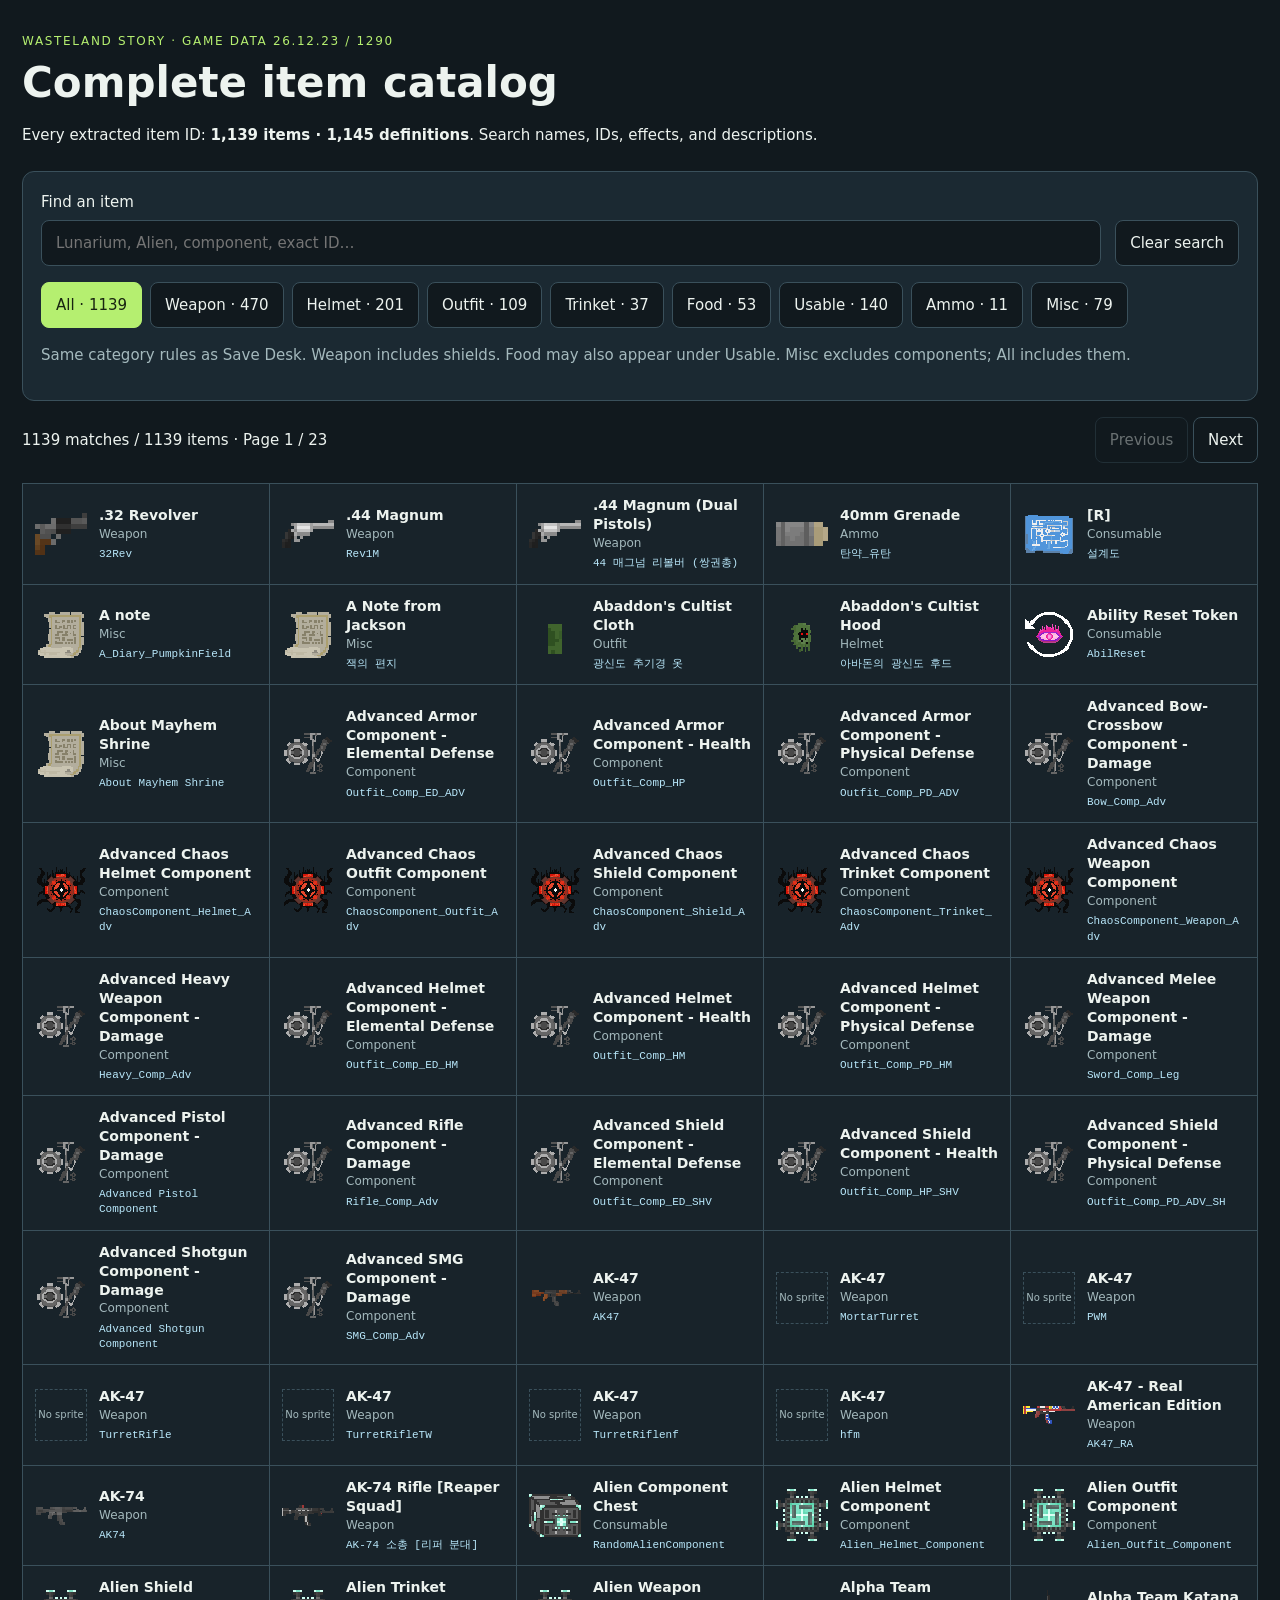
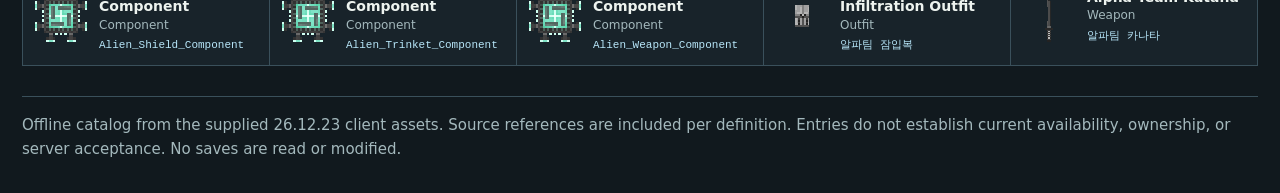
==== index.html @ 89cbc1a3 "feat: publish complete Wasteland Story item catalog" ====
<!doctype html>
<html lang="en">
<head>
<meta charset="utf-8">
<meta name="viewport" content="width=device-width, initial-scale=1">
<title>Wasteland Story · Complete item catalog</title>
<style>
:root{color-scheme:dark;--bg:#11191e;--panel:#1b2932;--line:#3a505b;--text:#edf3ef;--muted:#a4b9bd;--accent:#b5ef70}*{box-sizing:border-box}body{margin:0;background:var(--bg);color:var(--text);font:15px/1.6 system-ui,sans-serif}main{max-width:1280px;margin:auto;padding:32px 22px}h1{font-size:clamp(27px,4vw,42px);line-height:1.15;margin:8px 0 16px}.eyebrow{color:var(--accent);letter-spacing:.14em;font-size:12px;text-transform:uppercase}.muted,small{color:var(--muted)}.controls{background:var(--panel);padding:18px;border:1px solid var(--line);border-radius:12px;margin:24px 0 14px}.search-row{display:flex;align-items:end;gap:14px}label{display:block;flex:1}input,button{font:inherit;color:inherit;border:1px solid var(--line);border-radius:8px;background:var(--bg);padding:10px 14px}input{display:block;width:100%;margin-top:6px}input:focus,button:focus-visible{outline:2px solid var(--accent);outline-offset:2px}button{cursor:pointer}button:disabled{opacity:.4;cursor:default}.filters,.pager{display:flex;gap:8px;flex-wrap:wrap;align-items:center;margin-top:16px}.filters button[aria-pressed=true]{background:var(--accent);border-color:var(--accent);color:#182411}.pager{justify-content:space-between}table{width:100%;border-collapse:collapse;margin-top:22px}th{text-align:left;color:var(--muted);font-size:12px;text-transform:uppercase;letter-spacing:.08em}td,th{padding:16px 12px;border-bottom:1px solid var(--line);vertical-align:top}td:first-child{width:30%}td:nth-child(2){width:30%}code{color:#b8e7fa;overflow-wrap:anywhere}strong{display:block}summary{cursor:pointer;color:var(--accent)}pre{white-space:pre-wrap;overflow-wrap:anywhere;font:inherit;color:var(--muted);max-height:420px;overflow:auto}.empty{text-align:center;padding:40px;color:var(--muted)}footer{border-top:1px solid var(--line);margin-top:30px;padding-top:16px;color:var(--muted)}@media(max-width:650px){main{padding:24px 14px}.search-row{display:block}.search-row>button{margin-top:12px}thead{display:none}tr{display:block;border-bottom:1px solid var(--line);padding:14px 0}td,td:first-child,td:nth-child(2){display:block;width:100%;border:0;padding:4px 0}.filters button{flex:1 1 90px}h1{max-width:340px}}

.item-grid{display:grid;grid-template-columns:repeat(auto-fill,minmax(210px,1fr));gap:1px;border:1px solid var(--line);background:var(--line);margin-top:20px}.item-card{display:flex;align-items:center;gap:12px;text-align:left;border:0;border-radius:0;padding:12px;background:#18232a;min-height:90px;min-width:0}.item-card:hover{background:#263842}.item-card .copy{min-width:0}.item-card strong{font-size:14px;line-height:1.35}.item-card small{display:block;font-size:12px}.item-card code{display:block;font-size:11px;line-height:1.4;margin-top:3px}.sprite{width:52px;height:52px;object-fit:contain;image-rendering:pixelated;flex-shrink:0}.no-sprite{display:flex;align-items:center;justify-content:center;border:1px dashed var(--line);color:var(--muted);font-size:10px;text-align:center;line-height:1.2}dialog{background:var(--panel);color:var(--text);border:1px solid var(--line);border-radius:14px;width:min(760px,calc(100% - 24px));max-height:85vh;padding:0}dialog::backdrop{background:#000b}dialog .modal-header{display:flex;justify-content:space-between;align-items:center;gap:20px;position:sticky;top:0;padding:16px 20px;background:var(--panel);border-bottom:1px solid var(--line)}dialog h2{font-size:21px;line-height:1.3;margin:0}#itemDetail{padding:20px;overflow-wrap:anywhere}#itemDetail>.sprite{width:112px;height:112px;float:right;margin:0 0 20px 20px}#itemDetail pre{max-height:none}#itemDetail dl{display:grid;grid-template-columns:110px 1fr;gap:8px}#itemDetail dt{color:var(--muted)}#itemDetail dd{margin:0}#itemDetail details{clear:both;border-top:1px solid var(--line);padding-top:16px}@media(max-width:480px){.item-grid{grid-template-columns:repeat(2,minmax(0,1fr))}.item-card{flex-direction:column;align-items:flex-start;gap:6px;padding:10px}.item-card .sprite{align-self:center}}
.traits{clear:both;border:1px solid var(--line);border-radius:10px;padding:0 16px 12px;margin:20px 0}.traits h3{color:var(--accent)}.effect-description{white-space:pre-line;border-left:3px solid var(--accent);padding-left:12px}.rolled-bonuses{color:var(--muted);font-size:13px}#itemDetail>details{margin-top:20px}.base-stats,.stored-stats{clear:both;margin-top:24px}.base-stats>p,.stored-stats>p{color:var(--muted);font-size:13px}.stat-table{margin:10px 0;font-size:13px}.stat-table code{font-size:11px}.stat-table th{letter-spacing:0}.stat-table td{width:auto!important}.stored-stats details>p{display:inline-block;vertical-align:top;width:48%;padding:8px}.stored-stats code{font-size:11px}@media(max-width:650px){.stat-table thead{display:table-header-group}.stat-table tr{display:table-row}.stat-table td{display:table-cell;padding:10px}.stored-stats details>p{width:100%}}</style>
</head>
<body><main>
<div class="eyebrow">Wasteland Story · Game data 26.12.23 / 1290</div>
<h1>Complete item catalog</h1>
<p>Every extracted item ID: <strong style="display:inline">1,139 items · 1,145 definitions</strong>. Search names, IDs, effects, and descriptions.</p>
<section class="controls" aria-label="Catalog controls">
<div class="search-row"><label for="q">Find an item<input id="q" type="search" placeholder="Lunarium, Alien, component, exact ID…" autocomplete="off"></label><button id="clear">Clear search</button></div>
<div id="filters" class="filters" aria-label="Item category"></div>
<p class="muted">Same category rules as Save Desk. Weapon includes shields. Food may also appear under Usable. Misc excludes components; All includes them.</p>
</section>
<div class="pager"><span id="count" role="status" aria-live="polite"></span><div><button id="prev">Previous</button> <button id="next">Next</button></div></div>
<div id="rows" class="item-grid" aria-label="Item catalog"></div>
<p id="empty" class="empty" hidden>No matching items. Clear search or choose All.</p>
<footer>Offline catalog from the supplied 26.12.23 client assets. Source references are included per definition. Entries do not establish current availability, ownership, or server acceptance. No saves are read or modified.</footer>
</main>
<dialog id="itemDialog" aria-labelledby="itemTitle"><div class="modal-header"><h2 id="itemTitle"></h2><button id="closeItem" autofocus>Close</button></div><div id="itemDetail"></div></dialog>
<script id="catalog-data" type="application/json">[{"id":"32Rev","name":".32 Revolver","aliases":["32Rev",".32 Revolver"],"tags":["Special-effect reference","Weapon"],"texts":["32Rev","WesternWeapon",".32 Revolver",".32 리볼버","It was widely used for personal protection, security, and local law enforcement due to its compact size.","작은 크기로 호신용, 경비용, 지역 치안에 널리 사용되었습니다.","When Super Reload (normal or critical) is triggered, no ammo is consumed during reloading, and for 3 seconds, firing does not consume the loaded ammo.","슈퍼 장전 (보통 혹은 치명적)을 발동 시켰을 경우 장전시 탄약을 소모하지 않고 3초간 탄약을 격발시에도 장전된 탄약을 소모하지 않습니다.","32Rev_로어","{Tooltip text for a revolver-type firearm item.}A small-caliber revolver commonly used for personal protection, security, and local law enforcement due to its compact size.","32Rev_특수","Critical Super Reload can be triggered more easily.","크리티컬 슈퍼 재장전을 좀 더 쉽게 발동할 수 있습니다.","32Rev_이름"],"definitions":[{"asset":"assets/bin/Data/2c5a7329351e1284f9c64b28e85acac9","pathId":6,"sha256":"4c6f115cd72e3e9e44270267e612f7ba5acda3cf2973ddbb6f7986892ed30fb6"}],"categoryCode":1,"isThrowingWeapon":false,"isComponent":false,"isFood":false,"sprite":{"image":"[data-uri]","spriteName":"Rev_38_Pinky","asset":"83a9977aabcf34e4cb92e023cf586cdb","pathId":330,"fieldIndex":92,"width":10,"height":8},"effects":["Critical Super Reload can be triggered more easily."],"lore":["{Tooltip text for a revolver-type firearm item.}A small-caliber revolver commonly used for personal protection, security, and local law enforcement due to its compact size."],"effectSources":[{"asset":"3d074842375f34f4582eadffbcb4f9e4","pathId":1}],"baseStats":[{"asset":"assets/bin/Data/2c5a7329351e1284f9c64b28e85acac9","pathId":6,"values":[{"key":"Price_Lunarium","label":"Lunarium price","value":0.0},{"key":"Throwable_Cooldown","label":"Throwable cooldown","value":3.0},{"key":"Attack_Speed","label":"Attack speed","value":0.925000011920929},{"key":"Forced_Attack_Cooldown","label":"Forced attack cooldown","value":0.0},{"key":"CustomBurstCooldown","label":"Burst cooldown","value":0.0},{"key":"Max_Magazine_Capacity","label":"Magazine capacity","value":6},{"key":"Reload_Speed","label":"Reload speed","value":1.25},{"key":"DurabilityLost_PerShot","label":"Durability loss per shot","value":0.10000000149011612},{"key":"Recoil","label":"Recoil","value":0.0},{"key":"Snipe_Cooldown","label":"Snipe cooldown","value":0.0},{"key":"Snipe_Multiplier_","label":"Snipe multiplier","value":0.0},{"key":"BayonetAttackSpeedModifier","label":"Bayonet attack speed modifier","value":1.0}]}]},{"id":"Rev1M","name":".44 Magnum","aliases":["Rev1M",".44 Magnum"],"tags":["Explicit special-effect text","Special-effect reference","Weapon"],"texts":["Rev1M","WesternWeapon","44 매그넘 리볼버",".44 Magnum",".44 매그넘","44 리볼버 설명","\"이건 44 매그넘이야. 세상에서 가장 강력한 권총이지.\"","44 매그넘 특수 설명","* The last whisper : The last shot always hits as a critical hit, and normal critical hits cannot occur with this weapon. 50% of the bonus critical chance is converted into critical damage. Critical hits deal 20% of target's missing health as bonus damage.","* 최후의 속삭임 : 마지막 탄은 항상 치명타가 적중함, 이 무기로 일반적인 치명타가 발생하지 않음, 치명타 확률의 50% 만큼 치명타 피해량으로 전환됨. 치명타 피해시 목표물의 잃어버린 체력의 20% 만큼 추가 피해를 입힘."],"definitions":[{"asset":"assets/bin/Data/290eb66c48f8a8b4f8b0552ff8654640","pathId":3,"sha256":"078e58da275249b070fe142841f9b51501c22ae6e8aadfa8cbfa796648f56ab5"}],"categoryCode":1,"isThrowingWeapon":false,"isComponent":false,"isFood":false,"sprite":{"image":"[data-uri]","spriteName":"44Mag_HD","asset":"83a9977aabcf34e4cb92e023cf586cdb","pathId":601,"fieldIndex":92,"width":17,"height":9},"effects":["* The last whisper : The last shot always hits as a critical hit, and normal critical hits cannot occur with this weapon. 50% of the bonus critical chance is converted into critical damage. Critical hits deal 20% of target's missing health as bonus damage."],"lore":["\"This is a . 44 Magnum, the most powerful handgun in the world\""],"effectSources":[{"asset":"e2aadfffa13d9494d98519df6b7a1f52","pathId":1}],"baseStats":[{"asset":"assets/bin/Data/290eb66c48f8a8b4f8b0552ff8654640","pathId":3,"values":[{"key":"Price_Lunarium","label":"Lunarium price","value":0.0},{"key":"Throwable_Cooldown","label":"Throwable cooldown","value":3.0},{"key":"Attack_Speed","label":"Attack speed","value":0.800000011920929},{"key":"Forced_Attack_Cooldown","label":"Forced attack cooldown","value":0.75},{"key":"CustomBurstCooldown","label":"Burst cooldown","value":0.0},{"key":"Max_Magazine_Capacity","label":"Magazine capacity","value":6},{"key":"Reload_Speed","label":"Reload speed","value":0.5},{"key":"DurabilityLost_PerShot","label":"Durability loss per shot","value":0.10000000149011612},{"key":"Recoil","label":"Recoil","value":0.0},{"key":"Snipe_Cooldown","label":"Snipe cooldown","value":0.0},{"key":"Snipe_Multiplier_","label":"Snipe multiplier","value":0.0},{"key":"BayonetAttackSpeedModifier","label":"Bayonet attack speed modifier","value":1.0}]}]},{"id":"44 매그넘 리볼버 (쌍권총)","name":".44 Magnum (Dual Pistols)","aliases":["44 매그넘 리볼버 (쌍권총)",".44 Magnum (Dual Pistols)"],"tags":["Explicit special-effect text","Special-effect reference","Weapon"],"texts":["44 매그넘 리볼버 (쌍권총)","WesternWeapon","\"놈들에게 말해, 머지 않아 신께서 너흴 벌할거라고...\"","44 매그넘 리볼버 (쌍권총)_로어","44 매그넘 리볼버 (쌍권총)_이름",".44 Magnum (Dual Pistols)",".44 매그넘 (쌍권총)","44 매그넘 특수 설명","* The last whisper : The last shot always hits as a critical hit, and normal critical hits cannot occur with this weapon. 50% of the bonus critical chance is converted into critical damage. Critical hits deal 20% of target's missing health as bonus damage.","* 최후의 속삭임 : 마지막 탄은 항상 치명타가 적중함, 이 무기로 일반적인 치명타가 발생하지 않음, 치명타 확률의 50% 만큼 치명타 피해량으로 전환됨. 치명타 피해시 목표물의 잃어버린 체력의 20% 만큼 추가 피해를 입힘."],"definitions":[{"asset":"assets/bin/Data/58f0f615009ee404eab084c8584fcc69","pathId":3,"sha256":"3d2b11a66c0388ab63d748e0e6150efedefe8c4a1319552e4847c338bbcfd3fc"}],"categoryCode":1,"isThrowingWeapon":false,"isComponent":false,"isFood":false,"sprite":{"image":"[data-uri]","spriteName":"44Mag_HD","asset":"83a9977aabcf34e4cb92e023cf586cdb","pathId":601,"fieldIndex":92,"width":17,"height":9},"effects":["* The last whisper : The last shot always hits as a critical hit, and normal critical hits cannot occur with this weapon. 50% of the bonus critical chance is converted into critical damage. Critical hits deal 20% of target's missing health as bonus damage."],"lore":["\"Go and tell them, Sooner or later god's gonna cut you down...\""],"effectSources":[{"asset":"e2aadfffa13d9494d98519df6b7a1f52","pathId":1}],"baseStats":[{"asset":"assets/bin/Data/58f0f615009ee404eab084c8584fcc69","pathId":3,"values":[{"key":"Price_Lunarium","label":"Lunarium price","value":0.0},{"key":"Throwable_Cooldown","label":"Throwable cooldown","value":3.0},{"key":"Attack_Speed","label":"Attack speed","value":1.25},{"key":"Forced_Attack_Cooldown","label":"Forced attack cooldown","value":0.5},{"key":"CustomBurstCooldown","label":"Burst cooldown","value":0.0},{"key":"Max_Magazine_Capacity","label":"Magazine capacity","value":12},{"key":"Reload_Speed","label":"Reload speed","value":0.4000000059604645},{"key":"DurabilityLost_PerShot","label":"Durability loss per shot","value":0.02500000037252903},{"key":"Recoil","label":"Recoil","value":0.0},{"key":"Snipe_Cooldown","label":"Snipe cooldown","value":0.0},{"key":"Snipe_Multiplier_","label":"Snipe multiplier","value":0.0},{"key":"BayonetAttackSpeedModifier","label":"Bayonet attack speed modifier","value":1.0}]}]},{"id":"탄약_유탄","name":"40mm Grenade","aliases":["탄약_유탄","40mm Grenade"],"tags":["Ammo"],"texts":["탄약_유탄","40mm 유탄","40mm Grenade","로어_40mm 유탄","각종 유탄 발사기를 통해 발사할 수 있는 폭발형 탄환입니다."],"definitions":[{"asset":"assets/bin/Data/dcb4be913e6f2cc4f80137704d9ae12f","pathId":3,"sha256":"8789afbcf345e537105aa620727702fffc1d3e54be5d9e6fd2e7cc427ff93ff6"}],"categoryCode":4,"isThrowingWeapon":false,"isComponent":false,"isFood":false,"sprite":{"image":"[data-uri]","spriteName":"40mmGren","asset":"73b915ab9932c4548bc10ddf16854831","pathId":541,"fieldIndex":68,"width":11,"height":5},"effects":[],"lore":["Explosive rounds for grenade launchers."],"effectSources":[],"baseStats":[{"asset":"assets/bin/Data/dcb4be913e6f2cc4f80137704d9ae12f","pathId":3,"values":[{"key":"Price_Lunarium","label":"Lunarium price","value":0.0},{"key":"Throwable_Cooldown","label":"Throwable cooldown","value":3.0},{"key":"Attack_Speed","label":"Attack speed","value":1.0},{"key":"Forced_Attack_Cooldown","label":"Forced attack cooldown","value":0.0},{"key":"CustomBurstCooldown","label":"Burst cooldown","value":0.0},{"key":"Max_Magazine_Capacity","label":"Magazine capacity","value":0},{"key":"Reload_Speed","label":"Reload speed","value":1.0},{"key":"DurabilityLost_PerShot","label":"Durability loss per shot","value":0.0},{"key":"Recoil","label":"Recoil","value":0.0},{"key":"Snipe_Cooldown","label":"Snipe cooldown","value":0.0},{"key":"Snipe_Multiplier_","label":"Snipe multiplier","value":0.0},{"key":"BayonetAttackSpeedModifier","label":"Bayonet attack speed modifier","value":1.0}]}]},{"id":"설계도","name":"[R]","aliases":["설계도","[R]"],"tags":["Consumable"],"texts":["설계도","설계도 설명","사용하면 제작대에서 해당 장비를 제작할 수 있게 됩니다. 만약 해당 장비의 설계도를 이미 익혔다면 제작 효율이 +5% 씩 증가합니다.","[R]"],"definitions":[{"asset":"assets/bin/Data/6b0c5a5c7e73d75488c96f6255d23d8d","pathId":3,"sha256":"c295afa2ef4065f9a51a970270be52940da2508b1038ac4c9e6f56f26cd2258a"}],"categoryCode":2,"isThrowingWeapon":false,"isComponent":false,"isFood":false,"sprite":{"image":"[data-uri]","spriteName":"BlueprintIcon","asset":"45e996cbf5d00704d941557a2ef094ab","pathId":2,"fieldIndex":68,"width":45,"height":37},"effects":[],"lore":["This will allow you to craft that item on the crafting bench. If you have already learned this blueprint, the crafting quality of this item will be increases by +5%."],"effectSources":[],"baseStats":[{"asset":"assets/bin/Data/6b0c5a5c7e73d75488c96f6255d23d8d","pathId":3,"values":[{"key":"Price_Lunarium","label":"Lunarium price","value":0.0},{"key":"Throwable_Cooldown","label":"Throwable cooldown","value":3.0},{"key":"Attack_Speed","label":"Attack speed","value":1.0},{"key":"Forced_Attack_Cooldown","label":"Forced attack cooldown","value":0.0},{"key":"CustomBurstCooldown","label":"Burst cooldown","value":0.0},{"key":"Max_Magazine_Capacity","label":"Magazine capacity","value":0},{"key":"Reload_Speed","label":"Reload speed","value":1.0},{"key":"DurabilityLost_PerShot","label":"Durability loss per shot","value":0.0},{"key":"Recoil","label":"Recoil","value":0.0},{"key":"Snipe_Cooldown","label":"Snipe cooldown","value":0.0},{"key":"Snipe_Multiplier_","label":"Snipe multiplier","value":0.0},{"key":"BayonetAttackSpeedModifier","label":"Bayonet attack speed modifier","value":1.0}]}]},{"id":"A_Diary_PumpkinField","name":"A note","aliases":["A_Diary_PumpkinField","A note"],"tags":["Other"],"texts":["A_Diary_PumpkinField","A note","메모","A large raider group is coming to attack us. We can not defend this settlement anymore. Now there is only one way to survive this. \r\nWe will invoke the ancient rite. blood sacrifice is required... We already picked some of our settlers. like it or not it is better to survive than die all together.\r\n\r\nOh... we call upon you, Great Yog-Sothoth. Hear us and save us from evil. bring us good tidings...","대규모 침입자 집단이 우리를 공격하러 오고 있습니다. 우리는 더 이상 이 합의를 방어할 수 없습니다. 이제 이 상황에서 살아남을 수 있는 방법은 단 하나뿐입니다.\n우리는 고대 의식을 불러올 것입니다. 피의 희생이 필요합니다... 우리는 이미 정착민 중 일부를 선택했습니다. 좋든 싫든 다 함께 죽는 것보다 살아남는 것이 낫죠.\n\n오... 우리는 당신, 위대한 요그소토스를 부릅니다. 우리의 말을 듣고 악에서 구해주십시오. 우리에게 좋은 소식을 가져다주십시요.","A_Diary_PumpkinField_이름","A_Diary_PumpkinField_문서내용"],"definitions":[{"asset":"assets/bin/Data/e930d9e1afadb9a45a92222af827f7b9","pathId":3,"sha256":"6563fd91cd975dd77f56ad9fc74e3f297d95503ca246ba51efde17058d486ec6"}],"categoryCode":7,"isThrowingWeapon":false,"isComponent":false,"isFood":false,"sprite":{"image":"[data-uri]","spriteName":"힌트 아이콘","asset":"3c7b45e70de55fb438b3872857e867a2","pathId":2,"fieldIndex":68,"width":33,"height":33},"effects":[],"lore":[],"effectSources":[],"baseStats":[{"asset":"assets/bin/Data/e930d9e1afadb9a45a92222af827f7b9","pathId":3,"values":[{"key":"Price_Lunarium","label":"Lunarium price","value":0.0},{"key":"Throwable_Cooldown","label":"Throwable cooldown","value":3.0},{"key":"Attack_Speed","label":"Attack speed","value":1.0},{"key":"Forced_Attack_Cooldown","label":"Forced attack cooldown","value":0.0},{"key":"CustomBurstCooldown","label":"Burst cooldown","value":0.0},{"key":"Max_Magazine_Capacity","label":"Magazine capacity","value":0},{"key":"Reload_Speed","label":"Reload speed","value":1.0},{"key":"DurabilityLost_PerShot","label":"Durability loss per shot","value":0.0},{"key":"Recoil","label":"Recoil","value":0.0},{"key":"Snipe_Cooldown","label":"Snipe cooldown","value":0.0},{"key":"Snipe_Multiplier_","label":"Snipe multiplier","value":0.0},{"key":"BayonetAttackSpeedModifier","label":"Bayonet attack speed modifier","value":1.0}]}]},{"id":"잭의 편지","name":"A Note from Jackson","aliases":["잭의 편지","A Note from Jackson"],"tags":["Other"],"texts":["잭의 편지","이봐, 친구. 급한일이 생겨서 서부 지대로 가야했어. 그곳에 '춤추는 해골 주점'에서 기다리고 있을게. 그곳으로 와줘.","ChoiceEventManager, Assembly-CSharp","CompleteThisQuest","UnityEngine.Object, UnityEngine","Tarsus3","Tarsus4","UNLOCK_MAP","Scene29_WW","잭의 편지_이름","A Note from Jackson","잭슨의 쪽지","잭의 편지_문서내용","You've done well, Come to the dancing skull inn at The Wild West. I will be waiting with your reward.","일을 잘 수행해줬군. 서부 지대의 춤추는 해골 주점으로 와라. 네 보상과 함께 기다리겠다."],"definitions":[{"asset":"assets/bin/Data/d186d62652ba96f41a45948d19277bf5","pathId":3,"sha256":"4b5358d0008804068950da21c16eb282aa07fe52cba07e06862270d8f2cdb084"}],"categoryCode":7,"isThrowingWeapon":false,"isComponent":false,"isFood":false,"sprite":{"image":"[data-uri]","spriteName":"힌트 아이콘","asset":"3c7b45e70de55fb438b3872857e867a2","pathId":2,"fieldIndex":68,"width":33,"height":33},"effects":[],"lore":[],"effectSources":[],"baseStats":[{"asset":"assets/bin/Data/d186d62652ba96f41a45948d19277bf5","pathId":3,"values":[{"key":"Price_Lunarium","label":"Lunarium price","value":0.0},{"key":"Throwable_Cooldown","label":"Throwable cooldown","value":3.0},{"key":"Attack_Speed","label":"Attack speed","value":1.0},{"key":"Forced_Attack_Cooldown","label":"Forced attack cooldown","value":0.0},{"key":"CustomBurstCooldown","label":"Burst cooldown","value":0.0},{"key":"Max_Magazine_Capacity","label":"Magazine capacity","value":0},{"key":"Reload_Speed","label":"Reload speed","value":1.0},{"key":"DurabilityLost_PerShot","label":"Durability loss per shot","value":0.0},{"key":"Recoil","label":"Recoil","value":0.0},{"key":"Snipe_Cooldown","label":"Snipe cooldown","value":0.0},{"key":"Snipe_Multiplier_","label":"Snipe multiplier","value":0.0},{"key":"BayonetAttackSpeedModifier","label":"Bayonet attack speed modifier","value":1.0}]}]},{"id":"광신도 추기경 옷","name":"Abaddon's Cultist Cloth","aliases":["광신도 추기경 옷","아바돈의 광신도 옷","Abaddon's Cultist Cloth"],"tags":["Special-effect reference","Outfit"],"texts":["광신도 추기경 옷","COLCloth","양의 아이들 신도용 옷 특수","When attacking a poisoned target, the user recovers 1% of their total health and increases the poison damage the target takes by 1%. (Cooldown: 3 seconds, stacks up to 500 times.)","중독된 대상을 공격하면 사용자의 전체 체력 1% 를 회복하고 목표물이 받는 받는 독 피해량을 1% 증가시킴. (재사용 대기시간 3초, 500회 중첩.)","광신도 추기경 옷_이름","아바돈의 광신도 옷"],"definitions":[{"asset":"assets/bin/Data/44cd29766c2fd00429e9883b950fcde2","pathId":3,"sha256":"2e34203acf5c0e4957f36ebc19a6dfaf8a41fc9ab9be0be8e28e901fa73071fd"}],"categoryCode":3,"isThrowingWeapon":false,"isComponent":false,"isFood":false,"sprite":{"image":"[data-uri]","spriteName":"COH_Cloth_Cardinal","asset":"73b915ab9932c4548bc10ddf16854831","pathId":631,"fieldIndex":173,"width":12,"height":14},"effects":["When attacking a poisoned target, the user recovers 1% of their total health and increases the poison damage the target takes by 1%. (Cooldown: 3 seconds, stacks up to 500 times.)"],"lore":[],"effectSources":[{"asset":"85ecec6045e15284a8e0c9ccfb3db810","pathId":1}],"baseStats":[{"asset":"assets/bin/Data/44cd29766c2fd00429e9883b950fcde2","pathId":3,"values":[{"key":"Price_Lunarium","label":"Lunarium price","value":0.0},{"key":"Throwable_Cooldown","label":"Throwable cooldown","value":3.0},{"key":"Attack_Speed","label":"Attack speed","value":0.8500000238418579},{"key":"Forced_Attack_Cooldown","label":"Forced attack cooldown","value":0.0},{"key":"CustomBurstCooldown","label":"Burst cooldown","value":0.0},{"key":"Max_Magazine_Capacity","label":"Magazine capacity","value":30},{"key":"Reload_Speed","label":"Reload speed","value":0.6000000238418579},{"key":"DurabilityLost_PerShot","label":"Durability loss per shot","value":0.0},{"key":"Recoil","label":"Recoil","value":0.029999999329447746},{"key":"Snipe_Cooldown","label":"Snipe cooldown","value":0.0},{"key":"Snipe_Multiplier_","label":"Snipe multiplier","value":0.0},{"key":"BayonetAttackSpeedModifier","label":"Bayonet attack speed modifier","value":1.0}]}]},{"id":"아바돈의 광신도 후드","name":"Abaddon's Cultist Hood","aliases":["아바돈의 광신도 후드","Abaddon's Cultist Hood"],"tags":["Helmet"],"texts":["아바돈의 광신도 후드","FnaticHood","아바돈의 광신도 후드_이름"],"definitions":[{"asset":"assets/bin/Data/dc631da180b5d09478df45ed298aac68","pathId":3,"sha256":"22c5246de4fc399f589f0c4c0e417d7e47234d278707433efd220526295fea3d"}],"categoryCode":5,"isThrowingWeapon":false,"isComponent":false,"isFood":false,"sprite":{"image":"[data-uri]","spriteName":"MatylerHead2","asset":"83a9977aabcf34e4cb92e023cf586cdb","pathId":291,"fieldIndex":162,"width":27,"height":30},"effects":[],"lore":[],"effectSources":[],"baseStats":[{"asset":"assets/bin/Data/dc631da180b5d09478df45ed298aac68","pathId":3,"values":[{"key":"Price_Lunarium","label":"Lunarium price","value":0.0},{"key":"Throwable_Cooldown","label":"Throwable cooldown","value":3.0},{"key":"Attack_Speed","label":"Attack speed","value":0.8500000238418579},{"key":"Forced_Attack_Cooldown","label":"Forced attack cooldown","value":0.0},{"key":"CustomBurstCooldown","label":"Burst cooldown","value":0.0},{"key":"Max_Magazine_Capacity","label":"Magazine capacity","value":30},{"key":"Reload_Speed","label":"Reload speed","value":0.6000000238418579},{"key":"DurabilityLost_PerShot","label":"Durability loss per shot","value":0.0},{"key":"Recoil","label":"Recoil","value":0.029999999329447746},{"key":"Snipe_Cooldown","label":"Snipe cooldown","value":0.0},{"key":"Snipe_Multiplier_","label":"Snipe multiplier","value":0.0},{"key":"BayonetAttackSpeedModifier","label":"Bayonet attack speed modifier","value":1.0}]}]},{"id":"AbilReset","name":"Ability Reset Token","aliases":["AbilReset","Ability Reset Token"],"tags":["Special-effect reference","Consumable"],"texts":["AbilReset","Ability Reset Token","능력 초기화 토큰","On used, resets special abilities and returns all ability points.","사용 시 특수 능력을 초기화하고 능력 포인트를 반환합니다.","AbilReset_이름","AbilReset_특수"],"definitions":[{"asset":"assets/bin/Data/7e1ca4b697dbf06479d23746ea3930b2","pathId":5,"sha256":"b04eabd7348233d7b7e43c39a209dd2d50aee547e83a65af5d4a83223a5fea4e"}],"categoryCode":2,"isThrowingWeapon":false,"isComponent":false,"isFood":false,"sprite":{"image":"[data-uri]","spriteName":"능력 초기화 아이콘","asset":"263b89e3c5d132248831d669cc9a4be8","pathId":2,"fieldIndex":68,"width":49,"height":47},"effects":["On used, resets special abilities and returns all ability points."],"lore":[],"effectSources":[],"baseStats":[{"asset":"assets/bin/Data/7e1ca4b697dbf06479d23746ea3930b2","pathId":5,"values":[{"key":"Price_Lunarium","label":"Lunarium price","value":15.0},{"key":"Throwable_Cooldown","label":"Throwable cooldown","value":3.0},{"key":"Attack_Speed","label":"Attack speed","value":1.0},{"key":"Forced_Attack_Cooldown","label":"Forced attack cooldown","value":0.0},{"key":"CustomBurstCooldown","label":"Burst cooldown","value":0.0},{"key":"Max_Magazine_Capacity","label":"Magazine capacity","value":0},{"key":"Reload_Speed","label":"Reload speed","value":1.0},{"key":"DurabilityLost_PerShot","label":"Durability loss per shot","value":0.0},{"key":"Recoil","label":"Recoil","value":0.0},{"key":"Snipe_Cooldown","label":"Snipe cooldown","value":0.0},{"key":"Snipe_Multiplier_","label":"Snipe multiplier","value":0.0},{"key":"BayonetAttackSpeedModifier","label":"Bayonet attack speed modifier","value":1.0}]}]},{"id":"About Mayhem Shrine","name":"About Mayhem Shrine","aliases":["About Mayhem Shrine"],"tags":["Other","Added in 26.12.23"],"texts":["About Mayhem Shrine","대혼란의 제단에 대하여","You can find these shrines throughout the wasteland.\nNo one knows who built these ominous, occult effigies or what they were meant to worship... but they sure bring violence and power...\n\n1. Mayhem Shrines have a chance to appear at random locations throughout the wasteland.\n\n2. Mayhem Augments are optional, randomized, temporary modifiers! \n- Dying 3 times, returning to the main menu, changing characters, or exiting the game will reset all Mayhem Augments.\n\n3. You can check both your and the enemy's current Mayhem Augments in the Character Stats window where your primary traits are displayed. \n\n4. You can obtain up to 4 Mayhem Arguments.\n- After reaching the limit, unlocking a Mayhem Shrine will no longer grant Mayhem Arguments, but will instead reward you with a random upgrade component and bonus experience.\n\n5. Each time you acquire a Mayhem Augment, your Mayhem Level increases, granting you more experience points and progressively strengthening the enemies summoned by Mayhem Shrine.","황무지 곳곳에서 이러한 제단을 발견할 수 있습니다.\n누가 이 불길하고 기괴한 우상을 만들었는지, 무엇을 숭배하기 위해 만들어졌는지는 아무도 모릅니다... 하지만 폭력과 힘을 불러온다는 것만큼은 확실합니다...\n\n1. 대혼란의 제단은 황무지 곳곳의 무작위 위치에 일정 확률로 나타납니다.\n\n2. 대혼란 증강은 선택적으로 획득할 수 있는 무작위 임시 변형 효과입니다! \n- 3회 사망하거나, 메인 메뉴로 돌아가거나, 캐릭터를 변경하거나, 게임을 종료하면 모든 혼돈 증강이 초기화됩니다.\n\n3. 현재 적용 중인 자신과 적의 혼돈 증강은 주요 특성이 표시되는 캐릭터 능력치 창에서 확인할 수 있습니다.\n\n4. 혼돈 증강은 최대 4회 획득 가능합니다.\n- 최대 횟수에 도달한 후 대혼란의 제단을 해금하면 혼돈 강화를 얻지 못하지만 무작위 부품과 경험치를 추가로 획득합니다.\n\n5. 대혼란 증강을 획득할 때 마다 대혼란 레벨이 증가하고 얻는 경험치량이 증가하고 대혼란의 제단에 의해 소환되는 적들이 계속 강해집니다.","About Mayhem Shrine_이름","About Mayhem Shrine_문서내용","You can find these shrines throughout the wasteland.\nNo one knows who built these ominous, occult effigies or what they were meant to worship... but they sure bring violence and power...\n\n1. Mayhem Shrines have a chance to appear at random locations throughout the wasteland.\n\n2. Mayhem Augments are optional, randomized, temporary modifiers! \n- Dying 3 times, returning to the main menu, changing characters, or exiting the game will reset all Mayhem Augments.\n\n3. You can check both your and the enemy's current Mayhem Augments in the Character Stats window where your primary traits are displayed. \n\n4. You can obtain up to 4 Mayhem Arguments.\n- After reaching the limit, unlocking a Mayhem Shrine will no longer grant Mayhem Arguments, but will instead reward you with a random upgrade component and bonus experience.\n\n5. Each time you obtain a Mayhem Argument, your Mayhem Level increases, boosting experience gained while making enemies progressively stronger.","황무지 곳곳에서 이러한 제단을 발견할 수 있습니다.\n누가 이 불길하고 기괴한 우상을 만들었는지, 무엇을 숭배하기 위해 만들어졌는지는 아무도 모릅니다... 하지만 폭력과 힘을 불러온다는 것만큼은 확실합니다...\n\n1. 혼돈의 제단은 황무지 곳곳의 무작위 위치에 일정 확률로 나타납니다.\n\n2. 혼돈 증강은 선택적으로 획득할 수 있는 무작위 임시 변형 효과입니다! \n- 3회 사망하거나, 메인 메뉴로 돌아가거나, 캐릭터를 변경하거나, 게임을 종료하면 모든 혼돈 증강이 초기화됩니다.\n\n3. 현재 적용 중인 자신과 적의 혼돈 증강은 주요 특성이 표시되는 캐릭터 능력치 창에서 확인할 수 있습니다.\n\n4. 혼돈 증강은 최대 4회 획득 가능합니다.\n- 최대 횟수에 도달한 후 혼돈의 제단을 해금하면 혼돈 강화를 얻지 못하지만 무작위 부품과 경험치를 추가로 획득합니다.\n\n5. 혼돈 증강을 획득할 때 마다 혼돈 레벨이 증가하고 얻는 경험치량이 증가하고 적들이 계속 강해집니다."],"definitions":[{"asset":"assets/bin/Data/d61a2bcf3b762914081de6a1a96f525a","pathId":3,"sha256":"edd4298377e7453da936a99158b40f51bb6020078957eb07097430be93c7c8bc"}],"categoryCode":7,"isThrowingWeapon":false,"isComponent":false,"isFood":false,"sprite":{"image":"[data-uri]","spriteName":"힌트 아이콘","asset":"3c7b45e70de55fb438b3872857e867a2","pathId":2,"fieldIndex":68,"width":33,"height":33},"effects":[],"lore":[],"effectSources":[],"baseStats":[{"asset":"assets/bin/Data/d61a2bcf3b762914081de6a1a96f525a","pathId":3,"values":[{"key":"Price_Lunarium","label":"Lunarium price","value":0.0},{"key":"Throwable_Cooldown","label":"Throwable cooldown","value":3.0},{"key":"Attack_Speed","label":"Attack speed","value":1.0},{"key":"Forced_Attack_Cooldown","label":"Forced attack cooldown","value":0.0},{"key":"CustomBurstCooldown","label":"Burst cooldown","value":0.0},{"key":"Max_Magazine_Capacity","label":"Magazine capacity","value":0},{"key":"Reload_Speed","label":"Reload speed","value":1.0},{"key":"DurabilityLost_PerShot","label":"Durability loss per shot","value":0.0},{"key":"Recoil","label":"Recoil","value":0.0},{"key":"Snipe_Cooldown","label":"Snipe cooldown","value":0.0},{"key":"Snipe_Multiplier_","label":"Snipe multiplier","value":0.0},{"key":"BayonetAttackSpeedModifier","label":"Bayonet attack speed modifier","value":1.0}]}]},{"id":"Outfit_Comp_ED_ADV","name":"Advanced Armor Component - Elemental Defense","aliases":["Outfit_Comp_ED_ADV","Advanced Armor Component - Elemental Defense","고급 방어구 부품 [원소 방어력]"],"tags":["Other"],"texts":["Outfit_Comp_ED_ADV","고급 방어구 부품 [원소 방어력]","Advanced Armor Component [Elemental Defense]","Outfit_Comp_ED_ADV_이름","Advanced Armor Component - Elemental Defense","고급 방어구 부품 - 원소 방어력"],"definitions":[{"asset":"assets/bin/Data/e208b85d2b167a6459f0fcbd257c31a5","pathId":3,"sha256":"65295624288379ecac08b6580494577e8e0416803d4be74279f1f170d3b6e2a7"}],"categoryCode":7,"isThrowingWeapon":false,"isComponent":true,"isFood":false,"sprite":{"image":"[data-uri]","spriteName":"부품 아이콘","asset":"4509086bca484f74ab084bb1522eb973","pathId":2,"fieldIndex":68,"width":44,"height":38},"effects":[],"lore":[],"effectSources":[],"baseStats":[{"asset":"assets/bin/Data/e208b85d2b167a6459f0fcbd257c31a5","pathId":3,"values":[{"key":"Price_Lunarium","label":"Lunarium price","value":0.0},{"key":"Throwable_Cooldown","label":"Throwable cooldown","value":3.0},{"key":"Attack_Speed","label":"Attack speed","value":1.0},{"key":"Forced_Attack_Cooldown","label":"Forced attack cooldown","value":0.0},{"key":"CustomBurstCooldown","label":"Burst cooldown","value":0.0},{"key":"Max_Magazine_Capacity","label":"Magazine capacity","value":0},{"key":"Reload_Speed","label":"Reload speed","value":1.0},{"key":"DurabilityLost_PerShot","label":"Durability loss per shot","value":0.0},{"key":"Recoil","label":"Recoil","value":0.0},{"key":"Snipe_Cooldown","label":"Snipe cooldown","value":0.0},{"key":"Snipe_Multiplier_","label":"Snipe multiplier","value":0.0},{"key":"BayonetAttackSpeedModifier","label":"Bayonet attack speed modifier","value":1.0}]}]},{"id":"Outfit_Comp_HP","name":"Advanced Armor Component - Health","aliases":["Outfit_Comp_HP","Advanced Armor Component - Health","고급 방어구 부품 [체력]"],"tags":["Other"],"texts":["Outfit_Comp_HP","고급 방어구 부품 [체력]","Advanced Armor Component [Health]","Outfit_Comp_HP_이름","Advanced Armor Component - Health","고급 방어구 부품 - 체력"],"definitions":[{"asset":"assets/bin/Data/2af48eee94a7bea4e80d4996c840bbf6","pathId":3,"sha256":"9f38fc02a8d9ae22079e2334aa24f7fc3c20fa801816a1047df3227b24b53204"}],"categoryCode":7,"isThrowingWeapon":false,"isComponent":true,"isFood":false,"sprite":{"image":"[data-uri]","spriteName":"부품 아이콘","asset":"4509086bca484f74ab084bb1522eb973","pathId":2,"fieldIndex":68,"width":44,"height":38},"effects":[],"lore":[],"effectSources":[],"baseStats":[{"asset":"assets/bin/Data/2af48eee94a7bea4e80d4996c840bbf6","pathId":3,"values":[{"key":"Price_Lunarium","label":"Lunarium price","value":0.0},{"key":"Throwable_Cooldown","label":"Throwable cooldown","value":3.0},{"key":"Attack_Speed","label":"Attack speed","value":1.0},{"key":"Forced_Attack_Cooldown","label":"Forced attack cooldown","value":0.0},{"key":"CustomBurstCooldown","label":"Burst cooldown","value":0.0},{"key":"Max_Magazine_Capacity","label":"Magazine capacity","value":0},{"key":"Reload_Speed","label":"Reload speed","value":1.0},{"key":"DurabilityLost_PerShot","label":"Durability loss per shot","value":0.0},{"key":"Recoil","label":"Recoil","value":0.0},{"key":"Snipe_Cooldown","label":"Snipe cooldown","value":0.0},{"key":"Snipe_Multiplier_","label":"Snipe multiplier","value":0.0},{"key":"BayonetAttackSpeedModifier","label":"Bayonet attack speed modifier","value":1.0}]}]},{"id":"Outfit_Comp_PD_ADV","name":"Advanced Armor Component - Physical Defense","aliases":["Outfit_Comp_PD_ADV","Advanced Armor Component - Physical Defense","고급 방어구 부품 [물리 방어력]"],"tags":["Other"],"texts":["Outfit_Comp_PD_ADV","고급 방어구 부품 [물리 방어력]","Advanced Armor Component [Physical Defense]","Outfit_Comp_PD_ADV_이름","Advanced Armor Component - Physical Defense","고급 방어구 부품 - 물리 방어력"],"definitions":[{"asset":"assets/bin/Data/380a1d729c0d55a478f765856a974e41","pathId":3,"sha256":"cafb93d7b9b8730ee1986116896c32d1b6fd781b5b65389825d02c4bb7add7d5"}],"categoryCode":7,"isThrowingWeapon":false,"isComponent":true,"isFood":false,"sprite":{"image":"[data-uri]","spriteName":"부품 아이콘","asset":"4509086bca484f74ab084bb1522eb973","pathId":2,"fieldIndex":68,"width":44,"height":38},"effects":[],"lore":[],"effectSources":[],"baseStats":[{"asset":"assets/bin/Data/380a1d729c0d55a478f765856a974e41","pathId":3,"values":[{"key":"Price_Lunarium","label":"Lunarium price","value":0.0},{"key":"Throwable_Cooldown","label":"Throwable cooldown","value":3.0},{"key":"Attack_Speed","label":"Attack speed","value":1.0},{"key":"Forced_Attack_Cooldown","label":"Forced attack cooldown","value":0.0},{"key":"CustomBurstCooldown","label":"Burst cooldown","value":0.0},{"key":"Max_Magazine_Capacity","label":"Magazine capacity","value":0},{"key":"Reload_Speed","label":"Reload speed","value":1.0},{"key":"DurabilityLost_PerShot","label":"Durability loss per shot","value":0.0},{"key":"Recoil","label":"Recoil","value":0.0},{"key":"Snipe_Cooldown","label":"Snipe cooldown","value":0.0},{"key":"Snipe_Multiplier_","label":"Snipe multiplier","value":0.0},{"key":"BayonetAttackSpeedModifier","label":"Bayonet attack speed modifier","value":1.0}]}]},{"id":"Bow_Comp_Adv","name":"Advanced Bow-Crossbow Component - Damage","aliases":["Bow_Comp_Adv","Advanced Bow-Crossbow Component - Damage","Advanced Bow-Crossbow Component [Damage]"],"tags":["Other"],"texts":["Bow_Comp_Adv","Advanced Bow-Crossbow Component [Damage]","고급 활-석궁 부품 [피해량]","Bow_Comp_Adv_이름","Advanced Bow-Crossbow Component - Damage","고급 활-석궁 부품 - 피해량"],"definitions":[{"asset":"assets/bin/Data/d85b9ebea4b005c4694fba52afcb041a","pathId":3,"sha256":"5187ebc6bb0b0bfb1613021e03f9022c5f0059f2b63c12cb79dd01d9715c0122"}],"categoryCode":7,"isThrowingWeapon":false,"isComponent":true,"isFood":false,"sprite":{"image":"[data-uri]","spriteName":"부품 아이콘","asset":"4509086bca484f74ab084bb1522eb973","pathId":2,"fieldIndex":68,"width":44,"height":38},"effects":[],"lore":[],"effectSources":[],"baseStats":[{"asset":"assets/bin/Data/d85b9ebea4b005c4694fba52afcb041a","pathId":3,"values":[{"key":"Price_Lunarium","label":"Lunarium price","value":0.0},{"key":"Throwable_Cooldown","label":"Throwable cooldown","value":3.0},{"key":"Attack_Speed","label":"Attack speed","value":1.0},{"key":"Forced_Attack_Cooldown","label":"Forced attack cooldown","value":0.0},{"key":"CustomBurstCooldown","label":"Burst cooldown","value":0.0},{"key":"Max_Magazine_Capacity","label":"Magazine capacity","value":0},{"key":"Reload_Speed","label":"Reload speed","value":1.0},{"key":"DurabilityLost_PerShot","label":"Durability loss per shot","value":0.0},{"key":"Recoil","label":"Recoil","value":0.0},{"key":"Snipe_Cooldown","label":"Snipe cooldown","value":0.0},{"key":"Snipe_Multiplier_","label":"Snipe multiplier","value":0.0},{"key":"BayonetAttackSpeedModifier","label":"Bayonet attack speed modifier","value":1.0}]}]},{"id":"ChaosComponent_Helmet_Adv","name":"Advanced Chaos Helmet Component","aliases":["ChaosComponent_Helmet_Adv","Advanced Chaos Helmet Component"],"tags":["Special consumable","Other"],"texts":["ChaosComponent_Helmet_Adv","Advanced Chaos Helmet Component","¿ 고급 카오스 머리 보호구 부품 ?","이 부품을 사용하면 아이템 능력치를 무작위화 합니다! 또한 고철을 통한 업그레이드가 초기화 됩니다.\n\n고급 카오스 부품\n- 아이템 레벨과 아이템 희귀도 등급이 감소 하지 않음. \r\n- 내구도가 완벽한 상태로 설정됨. (100%, 4)\r\n- 2배 더 높은 확률로 아이템 희귀도과 레벨이 증가함.\r\n- 2배 더 높은 확률로 하이브리드 인챈트가 발생함.","Advanced Chaos Helmet Component_이름","고급 카오스 머리 보호구 부품","고급 카오스 컴포넌트 설명 (공동)","This component randomizes the item's stats, enchantment! Warning! : Any upgrades through scraps will be reset. However additional special stats (▣) won't be reset by this component.\n\nAdvanced Chaos Component\n- Enchant the target item into minimum rarity of Epic.\n- Item rarity rating do not decrease.\n- Durability is set to the best condition.\n- Increase item rarity with 2x higher chance.\n- Hybrid enchantment occurs with twice as high probability.\n- Item level and item stats increase more with a 2x higher chance.\n- Increases or decrease the maximum number of components for an item with a low probability.","이 부품을 사용하면 아이템 능력치, 인챈트등을 모두 무작위화 합니다! 또한 고철을 통한 업그레이드 사항이 초기화 됩니다. 하지만 추가 특수 능력치(▣)은 이 부품에 의해 재설정되지 않습니다.\n\n고급 카오스 부품\n- 최소 에픽 등급의 희귀도를 가짐. \r\n- 아이템 희귀도 등급이 감소 하지 않음.\n- 내구도가 최상의 상태로 설정됨. \r\n- 2배 더 높은 확률로 아이템 희귀도가 증가함. \r\n- 2배 더 높은 확률로 하이브리드 인챈트가 발생함.  \r\n- 2배 더 높은 확률로 아이템 레벨과 아이템 능력치가 더 증가함. \r\n- 낮은 확률로 아이템의 최대 부품 장착 횟수를 증가시키거나 감소시킴.","카오스 부품 설명","¿ 사악한 고대신들의 힘이 담긴 부품입니다. 사용하면 어떤 일이 벌어질지 아무도 알 수 없습니다. ?"],"definitions":[{"asset":"assets/bin/Data/bcc1fc127ab09e3459208768356e68a9","pathId":3,"sha256":"812859a5380450503e038853317b2ca50f09a74088e97efb81f37ce8ad6c5ca3"}],"categoryCode":7,"isThrowingWeapon":false,"isComponent":true,"isFood":false,"sprite":{"image":"[data-uri]","spriteName":"카오스 부품 아이콘 [노랜덤] - 고급","asset":"629020dcd8b8ddb41836a89b3373b442","pathId":2,"fieldIndex":68,"width":63,"height":61},"effects":["This component randomizes the item's stats, enchantment! Warning! : Any upgrades through scraps will be reset. However additional special stats (▣) won't be reset by this component.\n\nAdvanced Chaos Component\n- Enchant the target item into minimum rarity of Epic.\n- Item rarity rating do not decrease.\n- Durability is set to the best condition.\n- Increase item rarity with 2x higher chance.\n- Hybrid enchantment occurs with twice as high probability.\n- Item level and item stats increase more with a 2x higher chance.\n- Increases or decrease the maximum number of components for an item with a low probability."],"lore":["¿ A component that contains the power of the Ancient evil Gods. No one knows what will happen if you use it. ?"],"effectSources":[{"asset":"b642d6f461274964a87c33b8992d592b","pathId":1}],"baseStats":[{"asset":"assets/bin/Data/bcc1fc127ab09e3459208768356e68a9","pathId":3,"values":[{"key":"Price_Lunarium","label":"Lunarium price","value":0.0},{"key":"Throwable_Cooldown","label":"Throwable cooldown","value":3.0},{"key":"Attack_Speed","label":"Attack speed","value":1.0},{"key":"Forced_Attack_Cooldown","label":"Forced attack cooldown","value":0.0},{"key":"CustomBurstCooldown","label":"Burst cooldown","value":0.0},{"key":"Max_Magazine_Capacity","label":"Magazine capacity","value":0},{"key":"Reload_Speed","label":"Reload speed","value":1.0},{"key":"DurabilityLost_PerShot","label":"Durability loss per shot","value":0.0},{"key":"Recoil","label":"Recoil","value":0.0},{"key":"Snipe_Cooldown","label":"Snipe cooldown","value":0.0},{"key":"Snipe_Multiplier_","label":"Snipe multiplier","value":0.0},{"key":"BayonetAttackSpeedModifier","label":"Bayonet attack speed modifier","value":1.0}]}]},{"id":"ChaosComponent_Outfit_Adv","name":"Advanced Chaos Outfit Component","aliases":["ChaosComponent_Outfit_Adv","Advanced Chaos Outfit Component"],"tags":["Special consumable","Other"],"texts":["ChaosComponent_Outfit_Adv","Advanced Chaos Outfit Component","¿ 고급 카오스 의상 부품 ?","이 부품을 사용하면 아이템 능력치를 무작위화 합니다! 또한 고철을 통한 업그레이드가 초기화 됩니다.\n\n고급 카오스 부품\n- 아이템 레벨과 아이템 희귀도 등급이 감소 하지 않음. \r\n- 내구도가 완벽한 상태로 설정됨. (100%, 4)\r\n- 2배 더 높은 확률로 아이템 희귀도과 레벨이 증가함.\r\n- 2배 더 높은 확률로 하이브리드 인챈트가 발생함.","Advanced Chaos Outfit Component_이름","고급 카오스 의상 부품","고급 카오스 컴포넌트 설명 (공동)","This component randomizes the item's stats, enchantment! Warning! : Any upgrades through scraps will be reset. However additional special stats (▣) won't be reset by this component.\n\nAdvanced Chaos Component\n- Enchant the target item into minimum rarity of Epic.\n- Item rarity rating do not decrease.\n- Durability is set to the best condition.\n- Increase item rarity with 2x higher chance.\n- Hybrid enchantment occurs with twice as high probability.\n- Item level and item stats increase more with a 2x higher chance.\n- Increases or decrease the maximum number of components for an item with a low probability.","이 부품을 사용하면 아이템 능력치, 인챈트등을 모두 무작위화 합니다! 또한 고철을 통한 업그레이드 사항이 초기화 됩니다. 하지만 추가 특수 능력치(▣)은 이 부품에 의해 재설정되지 않습니다.\n\n고급 카오스 부품\n- 최소 에픽 등급의 희귀도를 가짐. \r\n- 아이템 희귀도 등급이 감소 하지 않음.\n- 내구도가 최상의 상태로 설정됨. \r\n- 2배 더 높은 확률로 아이템 희귀도가 증가함. \r\n- 2배 더 높은 확률로 하이브리드 인챈트가 발생함.  \r\n- 2배 더 높은 확률로 아이템 레벨과 아이템 능력치가 더 증가함. \r\n- 낮은 확률로 아이템의 최대 부품 장착 횟수를 증가시키거나 감소시킴.","카오스 부품 설명","¿ 사악한 고대신들의 힘이 담긴 부품입니다. 사용하면 어떤 일이 벌어질지 아무도 알 수 없습니다. ?"],"definitions":[{"asset":"assets/bin/Data/5ce707b6fa9697642bc4a2e8558c9985","pathId":3,"sha256":"21ffaff33a926145111d2066ccd1d31deff137b44276886a1566f76dce1331e8"}],"categoryCode":7,"isThrowingWeapon":false,"isComponent":true,"isFood":false,"sprite":{"image":"[data-uri]","spriteName":"카오스 부품 아이콘 [노랜덤] - 고급","asset":"629020dcd8b8ddb41836a89b3373b442","pathId":2,"fieldIndex":68,"width":63,"height":61},"effects":["This component randomizes the item's stats, enchantment! Warning! : Any upgrades through scraps will be reset. However additional special stats (▣) won't be reset by this component.\n\nAdvanced Chaos Component\n- Enchant the target item into minimum rarity of Epic.\n- Item rarity rating do not decrease.\n- Durability is set to the best condition.\n- Increase item rarity with 2x higher chance.\n- Hybrid enchantment occurs with twice as high probability.\n- Item level and item stats increase more with a 2x higher chance.\n- Increases or decrease the maximum number of components for an item with a low probability."],"lore":["¿ A component that contains the power of the Ancient evil Gods. No one knows what will happen if you use it. ?"],"effectSources":[{"asset":"b642d6f461274964a87c33b8992d592b","pathId":1}],"baseStats":[{"asset":"assets/bin/Data/5ce707b6fa9697642bc4a2e8558c9985","pathId":3,"values":[{"key":"Price_Lunarium","label":"Lunarium price","value":0.0},{"key":"Throwable_Cooldown","label":"Throwable cooldown","value":3.0},{"key":"Attack_Speed","label":"Attack speed","value":1.0},{"key":"Forced_Attack_Cooldown","label":"Forced attack cooldown","value":0.0},{"key":"CustomBurstCooldown","label":"Burst cooldown","value":0.0},{"key":"Max_Magazine_Capacity","label":"Magazine capacity","value":0},{"key":"Reload_Speed","label":"Reload speed","value":1.0},{"key":"DurabilityLost_PerShot","label":"Durability loss per shot","value":0.0},{"key":"Recoil","label":"Recoil","value":0.0},{"key":"Snipe_Cooldown","label":"Snipe cooldown","value":0.0},{"key":"Snipe_Multiplier_","label":"Snipe multiplier","value":0.0},{"key":"BayonetAttackSpeedModifier","label":"Bayonet attack speed modifier","value":1.0}]}]},{"id":"ChaosComponent_Shield_Adv","name":"Advanced Chaos Shield Component","aliases":["ChaosComponent_Shield_Adv","Advanced Chaos Shield Component"],"tags":["Special consumable","Other"],"texts":["ChaosComponent_Shield_Adv","Advanced Chaos Shield Component","¿ 고급 카오스 방패 부품 ?","이 부품을 사용하면 아이템 능력치를 무작위화 합니다! 또한 고철을 통한 업그레이드가 초기화 됩니다.\n\n고급 카오스 부품\n- 아이템 레벨과 아이템 희귀도 등급이 감소 하지 않음. \r\n- 내구도가 완벽한 상태로 설정됨. (100%, 4)\r\n- 2배 더 높은 확률로 아이템 희귀도과 레벨이 증가함.\r\n- 2배 더 높은 확률로 하이브리드 인챈트가 발생함.","Advanced Chaos Shield Component_이름","고급 카오스 방패 부품","고급 카오스 컴포넌트 설명 (공동)","This component randomizes the item's stats, enchantment! Warning! : Any upgrades through scraps will be reset. However additional special stats (▣) won't be reset by this component.\n\nAdvanced Chaos Component\n- Enchant the target item into minimum rarity of Epic.\n- Item rarity rating do not decrease.\n- Durability is set to the best condition.\n- Increase item rarity with 2x higher chance.\n- Hybrid enchantment occurs with twice as high probability.\n- Item level and item stats increase more with a 2x higher chance.\n- Increases or decrease the maximum number of components for an item with a low probability.","이 부품을 사용하면 아이템 능력치, 인챈트등을 모두 무작위화 합니다! 또한 고철을 통한 업그레이드 사항이 초기화 됩니다. 하지만 추가 특수 능력치(▣)은 이 부품에 의해 재설정되지 않습니다.\n\n고급 카오스 부품\n- 최소 에픽 등급의 희귀도를 가짐. \r\n- 아이템 희귀도 등급이 감소 하지 않음.\n- 내구도가 최상의 상태로 설정됨. \r\n- 2배 더 높은 확률로 아이템 희귀도가 증가함. \r\n- 2배 더 높은 확률로 하이브리드 인챈트가 발생함.  \r\n- 2배 더 높은 확률로 아이템 레벨과 아이템 능력치가 더 증가함. \r\n- 낮은 확률로 아이템의 최대 부품 장착 횟수를 증가시키거나 감소시킴.","카오스 부품 설명","¿ 사악한 고대신들의 힘이 담긴 부품입니다. 사용하면 어떤 일이 벌어질지 아무도 알 수 없습니다. ?"],"definitions":[{"asset":"assets/bin/Data/c7f2cc878b9d5f24ea860b1dffd2acca","pathId":3,"sha256":"1aacecea300a5f7df58a097bb0b0ad67036aaed816cd10b601aa7f4007e3c42c"}],"categoryCode":7,"isThrowingWeapon":false,"isComponent":true,"isFood":false,"sprite":{"image":"[data-uri]","spriteName":"카오스 부품 아이콘 [노랜덤] - 고급","asset":"629020dcd8b8ddb41836a89b3373b442","pathId":2,"fieldIndex":68,"width":63,"height":61},"effects":["This component randomizes the item's stats, enchantment! Warning! : Any upgrades through scraps will be reset. However additional special stats (▣) won't be reset by this component.\n\nAdvanced Chaos Component\n- Enchant the target item into minimum rarity of Epic.\n- Item rarity rating do not decrease.\n- Durability is set to the best condition.\n- Increase item rarity with 2x higher chance.\n- Hybrid enchantment occurs with twice as high probability.\n- Item level and item stats increase more with a 2x higher chance.\n- Increases or decrease the maximum number of components for an item with a low probability."],"lore":["¿ A component that contains the power of the Ancient evil Gods. No one knows what will happen if you use it. ?"],"effectSources":[{"asset":"b642d6f461274964a87c33b8992d592b","pathId":1}],"baseStats":[{"asset":"assets/bin/Data/c7f2cc878b9d5f24ea860b1dffd2acca","pathId":3,"values":[{"key":"Price_Lunarium","label":"Lunarium price","value":0.0},{"key":"Throwable_Cooldown","label":"Throwable cooldown","value":3.0},{"key":"Attack_Speed","label":"Attack speed","value":1.0},{"key":"Forced_Attack_Cooldown","label":"Forced attack cooldown","value":0.0},{"key":"CustomBurstCooldown","label":"Burst cooldown","value":0.0},{"key":"Max_Magazine_Capacity","label":"Magazine capacity","value":0},{"key":"Reload_Speed","label":"Reload speed","value":1.0},{"key":"DurabilityLost_PerShot","label":"Durability loss per shot","value":0.0},{"key":"Recoil","label":"Recoil","value":0.0},{"key":"Snipe_Cooldown","label":"Snipe cooldown","value":0.0},{"key":"Snipe_Multiplier_","label":"Snipe multiplier","value":0.0},{"key":"BayonetAttackSpeedModifier","label":"Bayonet attack speed modifier","value":1.0}]}]},{"id":"ChaosComponent_Trinket_Adv","name":"Advanced Chaos Trinket Component","aliases":["ChaosComponent_Trinket_Adv","Advanced Chaos Trinket Component"],"tags":["Special consumable","Special-effect reference","Other"],"texts":["ChaosComponent_Trinket_Adv","Advanced Chaos Trinket Component","¿ 고급 카오스 장신구 부품 ?","이 부품을 사용하면 아이템 능력치를 무작위화 합니다! 또한 고철을 통한 업그레이드가 초기화 됩니다.\n\n고급 카오스 부품\n- 아이템 레벨과 아이템 희귀도 등급이 감소 하지 않음. \r\n- 내구도가 완벽한 상태로 설정됨. (100%, 4)\r\n- 2배 더 높은 확률로 아이템 희귀도과 레벨이 증가함.\r\n- 2배 더 높은 확률로 하이브리드 인챈트가 발생함.","Advanced Chaos Trinket Component_특수","카오스 부품 설명","¿ 사악한 고대신들의 힘이 담긴 부품입니다. 사용하면 어떤 일이 벌어질지 아무도 알 수 없습니다. ?","Advanced Chaos Trinket Component_이름","고급 카오스 장신구 부품"],"definitions":[{"asset":"assets/bin/Data/9e4d14d69d31a9749b456fbeec16a896","pathId":3,"sha256":"f7072c07a3188a23002059271ae6af4f585b7839ae976f132669be78e23bba83"}],"categoryCode":7,"isThrowingWeapon":false,"isComponent":true,"isFood":false,"sprite":{"image":"[data-uri]","spriteName":"카오스 부품 아이콘 [노랜덤] - 고급","asset":"629020dcd8b8ddb41836a89b3373b442","pathId":2,"fieldIndex":68,"width":63,"height":61},"effects":["Using this part will randomize item stats! Additionally, upgrades through scrap metal are reset.\n\nAdvanced Chaos Parts\n- Item level and item rarity grade do not decrease.\r\n- Durability is set to perfect. (100%, 4)\r\n- Item rarity and level increase with a 2x higher chance.\r\n- Hybrid enchantment occurs with a 2x higher probability."],"lore":["¿ A component that contains the power of the Ancient evil Gods. No one knows what will happen if you use it. ?"],"effectSources":[{"asset":"87048a16c9211854ea0c3facd61b02a2","pathId":1}],"baseStats":[{"asset":"assets/bin/Data/9e4d14d69d31a9749b456fbeec16a896","pathId":3,"values":[{"key":"Price_Lunarium","label":"Lunarium price","value":0.0},{"key":"Throwable_Cooldown","label":"Throwable cooldown","value":3.0},{"key":"Attack_Speed","label":"Attack speed","value":1.0},{"key":"Forced_Attack_Cooldown","label":"Forced attack cooldown","value":0.0},{"key":"CustomBurstCooldown","label":"Burst cooldown","value":0.0},{"key":"Max_Magazine_Capacity","label":"Magazine capacity","value":0},{"key":"Reload_Speed","label":"Reload speed","value":1.0},{"key":"DurabilityLost_PerShot","label":"Durability loss per shot","value":0.0},{"key":"Recoil","label":"Recoil","value":0.0},{"key":"Snipe_Cooldown","label":"Snipe cooldown","value":0.0},{"key":"Snipe_Multiplier_","label":"Snipe multiplier","value":0.0},{"key":"BayonetAttackSpeedModifier","label":"Bayonet attack speed modifier","value":1.0}]}]},{"id":"ChaosComponent_Weapon_Adv","name":"Advanced Chaos Weapon Component","aliases":["ChaosComponent_Weapon_Adv","Advanced Chaos Weapon Component","Advanced Chaos Component"],"tags":["Special consumable","Other"],"texts":["ChaosComponent_Weapon_Adv","Advanced Chaos Component","¿ 고급 카오스 무기 부품 ?","이 부품을 사용하면 아이템 능력치를 무작위화 합니다! 또한 고철을 통한 업그레이드가 초기화 됩니다.\n\n고급 카오스 부품\n- 아이템 레벨과 아이템 희귀도 등급이 감소 하지 않음. \r\n- 내구도가 완벽한 상태로 설정됨. (100%, 4)\r\n- 2배 더 높은 확률로 아이템 희귀도과 레벨이 증가함.\r\n- 2배 더 높은 확률로 하이브리드 인챈트가 발생함.","Advanced Chaos Weapon Component_이름","Advanced Chaos Weapon Component","고급 카오스 무기 부품","고급 카오스 컴포넌트 설명 (공동)","This component randomizes the item's stats, enchantment! Warning! : Any upgrades through scraps will be reset. However additional special stats (▣) won't be reset by this component.\n\nAdvanced Chaos Component\n- Enchant the target item into minimum rarity of Epic.\n- Item rarity rating do not decrease.\n- Durability is set to the best condition.\n- Increase item rarity with 2x higher chance.\n- Hybrid enchantment occurs with twice as high probability.\n- Item level and item stats increase more with a 2x higher chance.\n- Increases or decrease the maximum number of components for an item with a low probability.","이 부품을 사용하면 아이템 능력치, 인챈트등을 모두 무작위화 합니다! 또한 고철을 통한 업그레이드 사항이 초기화 됩니다. 하지만 추가 특수 능력치(▣)은 이 부품에 의해 재설정되지 않습니다.\n\n고급 카오스 부품\n- 최소 에픽 등급의 희귀도를 가짐. \r\n- 아이템 희귀도 등급이 감소 하지 않음.\n- 내구도가 최상의 상태로 설정됨. \r\n- 2배 더 높은 확률로 아이템 희귀도가 증가함. \r\n- 2배 더 높은 확률로 하이브리드 인챈트가 발생함.  \r\n- 2배 더 높은 확률로 아이템 레벨과 아이템 능력치가 더 증가함. \r\n- 낮은 확률로 아이템의 최대 부품 장착 횟수를 증가시키거나 감소시킴.","카오스 부품 설명","¿ 사악한 고대신들의 힘이 담긴 부품입니다. 사용하면 어떤 일이 벌어질지 아무도 알 수 없습니다. ?"],"definitions":[{"asset":"assets/bin/Data/392ed236142e1a9479740a50f06d62ab","pathId":3,"sha256":"eb3993a814a4d60c3b03467ee61c486ee07cd713573d2a651244de307ba37d20"}],"categoryCode":7,"isThrowingWeapon":false,"isComponent":true,"isFood":false,"sprite":{"image":"[data-uri]","spriteName":"카오스 부품 아이콘 [노랜덤] - 고급","asset":"629020dcd8b8ddb41836a89b3373b442","pathId":2,"fieldIndex":68,"width":63,"height":61},"effects":["This component randomizes the item's stats, enchantment! Warning! : Any upgrades through scraps will be reset. However additional special stats (▣) won't be reset by this component.\n\nAdvanced Chaos Component\n- Enchant the target item into minimum rarity of Epic.\n- Item rarity rating do not decrease.\n- Durability is set to the best condition.\n- Increase item rarity with 2x higher chance.\n- Hybrid enchantment occurs with twice as high probability.\n- Item level and item stats increase more with a 2x higher chance.\n- Increases or decrease the maximum number of components for an item with a low probability."],"lore":["¿ A component that contains the power of the Ancient evil Gods. No one knows what will happen if you use it. ?"],"effectSources":[{"asset":"b642d6f461274964a87c33b8992d592b","pathId":1}],"baseStats":[{"asset":"assets/bin/Data/392ed236142e1a9479740a50f06d62ab","pathId":3,"values":[{"key":"Price_Lunarium","label":"Lunarium price","value":0.0},{"key":"Throwable_Cooldown","label":"Throwable cooldown","value":3.0},{"key":"Attack_Speed","label":"Attack speed","value":1.0},{"key":"Forced_Attack_Cooldown","label":"Forced attack cooldown","value":0.0},{"key":"CustomBurstCooldown","label":"Burst cooldown","value":0.0},{"key":"Max_Magazine_Capacity","label":"Magazine capacity","value":0},{"key":"Reload_Speed","label":"Reload speed","value":1.0},{"key":"DurabilityLost_PerShot","label":"Durability loss per shot","value":0.0},{"key":"Recoil","label":"Recoil","value":0.0},{"key":"Snipe_Cooldown","label":"Snipe cooldown","value":0.0},{"key":"Snipe_Multiplier_","label":"Snipe multiplier","value":0.0},{"key":"BayonetAttackSpeedModifier","label":"Bayonet attack speed modifier","value":1.0}]}]},{"id":"Heavy_Comp_Adv","name":"Advanced Heavy Weapon Component - Damage","aliases":["Heavy_Comp_Adv","Advanced Heavy Weapon Component - Damage","Advanced Heavy Weapon Component [Damage]"],"tags":["Other"],"texts":["Heavy_Comp_Adv","Advanced Heavy Weapon Component [Damage]","고급 중화기 부품 [피해량]","Heavy_Comp_Adv_이름","Advanced Heavy Weapon Component - Damage","고급 중화기 부품 - 피해량"],"definitions":[{"asset":"assets/bin/Data/67c6b42ee53610a4b9ddd23d53eae46a","pathId":3,"sha256":"2caec90572c24df62649e5c0143e62db4def337ba8fb41cc41a0c228720c140e"}],"categoryCode":7,"isThrowingWeapon":false,"isComponent":true,"isFood":false,"sprite":{"image":"[data-uri]","spriteName":"부품 아이콘","asset":"4509086bca484f74ab084bb1522eb973","pathId":2,"fieldIndex":68,"width":44,"height":38},"effects":[],"lore":[],"effectSources":[],"baseStats":[{"asset":"assets/bin/Data/67c6b42ee53610a4b9ddd23d53eae46a","pathId":3,"values":[{"key":"Price_Lunarium","label":"Lunarium price","value":0.0},{"key":"Throwable_Cooldown","label":"Throwable cooldown","value":3.0},{"key":"Attack_Speed","label":"Attack speed","value":1.0},{"key":"Forced_Attack_Cooldown","label":"Forced attack cooldown","value":0.0},{"key":"CustomBurstCooldown","label":"Burst cooldown","value":0.0},{"key":"Max_Magazine_Capacity","label":"Magazine capacity","value":0},{"key":"Reload_Speed","label":"Reload speed","value":1.0},{"key":"DurabilityLost_PerShot","label":"Durability loss per shot","value":0.0},{"key":"Recoil","label":"Recoil","value":0.0},{"key":"Snipe_Cooldown","label":"Snipe cooldown","value":0.0},{"key":"Snipe_Multiplier_","label":"Snipe multiplier","value":0.0},{"key":"BayonetAttackSpeedModifier","label":"Bayonet attack speed modifier","value":1.0}]}]},{"id":"Outfit_Comp_ED_HM","name":"Advanced Helmet Component - Elemental Defense","aliases":["Outfit_Comp_ED_HM","Advanced Helmet Component - Elemental Defense","Advanced Helmet Component [Elemental Defense]"],"tags":["Other"],"texts":["Outfit_Comp_ED_HM","Advanced Helmet Component [Elemental Defense]","고급 헬멧 부품 [원소 방어력]","Outfit_Comp_ED_HM_이름","Advanced Helmet Component - Elemental Defense","고급 헬멧 부품 - 원소 방어력"],"definitions":[{"asset":"assets/bin/Data/d3a871c4b463e9749a7001578b0a6e97","pathId":3,"sha256":"91707e144ef1bd416108843703e3d547e4c7ebe1d23d49888672b16bbe151d05"}],"categoryCode":7,"isThrowingWeapon":false,"isComponent":true,"isFood":false,"sprite":{"image":"[data-uri]","spriteName":"부품 아이콘","asset":"4509086bca484f74ab084bb1522eb973","pathId":2,"fieldIndex":68,"width":44,"height":38},"effects":[],"lore":[],"effectSources":[],"baseStats":[{"asset":"assets/bin/Data/d3a871c4b463e9749a7001578b0a6e97","pathId":3,"values":[{"key":"Price_Lunarium","label":"Lunarium price","value":0.0},{"key":"Throwable_Cooldown","label":"Throwable cooldown","value":3.0},{"key":"Attack_Speed","label":"Attack speed","value":1.0},{"key":"Forced_Attack_Cooldown","label":"Forced attack cooldown","value":0.0},{"key":"CustomBurstCooldown","label":"Burst cooldown","value":0.0},{"key":"Max_Magazine_Capacity","label":"Magazine capacity","value":0},{"key":"Reload_Speed","label":"Reload speed","value":1.0},{"key":"DurabilityLost_PerShot","label":"Durability loss per shot","value":0.0},{"key":"Recoil","label":"Recoil","value":0.0},{"key":"Snipe_Cooldown","label":"Snipe cooldown","value":0.0},{"key":"Snipe_Multiplier_","label":"Snipe multiplier","value":0.0},{"key":"BayonetAttackSpeedModifier","label":"Bayonet attack speed modifier","value":1.0}]}]},{"id":"Outfit_Comp_HM","name":"Advanced Helmet Component - Health","aliases":["Outfit_Comp_HM","Advanced Helmet Component - Health","Advanced Helmet Component [Health]"],"tags":["Other"],"texts":["Outfit_Comp_HM","Advanced Helmet Component [Health]","고급 헬멧 부품 [체력]","Outfit_Comp_HM_이름","Advanced Helmet Component - Health","고급 헬멧 부품 - 체력"],"definitions":[{"asset":"assets/bin/Data/95c8a7c8185da524c89ab94d439c626e","pathId":3,"sha256":"69ac06cb218abb9424735592d044618997a456ab02500244d393997e80ca4fd1"}],"categoryCode":7,"isThrowingWeapon":false,"isComponent":true,"isFood":false,"sprite":{"image":"[data-uri]","spriteName":"부품 아이콘","asset":"4509086bca484f74ab084bb1522eb973","pathId":2,"fieldIndex":68,"width":44,"height":38},"effects":[],"lore":[],"effectSources":[],"baseStats":[{"asset":"assets/bin/Data/95c8a7c8185da524c89ab94d439c626e","pathId":3,"values":[{"key":"Price_Lunarium","label":"Lunarium price","value":0.0},{"key":"Throwable_Cooldown","label":"Throwable cooldown","value":3.0},{"key":"Attack_Speed","label":"Attack speed","value":1.0},{"key":"Forced_Attack_Cooldown","label":"Forced attack cooldown","value":0.0},{"key":"CustomBurstCooldown","label":"Burst cooldown","value":0.0},{"key":"Max_Magazine_Capacity","label":"Magazine capacity","value":0},{"key":"Reload_Speed","label":"Reload speed","value":1.0},{"key":"DurabilityLost_PerShot","label":"Durability loss per shot","value":0.0},{"key":"Recoil","label":"Recoil","value":0.0},{"key":"Snipe_Cooldown","label":"Snipe cooldown","value":0.0},{"key":"Snipe_Multiplier_","label":"Snipe multiplier","value":0.0},{"key":"BayonetAttackSpeedModifier","label":"Bayonet attack speed modifier","value":1.0}]}]},{"id":"Outfit_Comp_PD_HM","name":"Advanced Helmet Component - Physical Defense","aliases":["Outfit_Comp_PD_HM","Advanced Helmet Component - Physical Defense","Advanced Helmet Component [Physical Defense]"],"tags":["Other"],"texts":["Outfit_Comp_PD_HM","Advanced Helmet Component [Physical Defense]","고급 헬멧 부품 [물리 방어력]","Outfit_Comp_PD_HM_이름","Advanced Helmet Component - Physical Defense","고급 헬멧 부품 - 물리 방어력"],"definitions":[{"asset":"assets/bin/Data/c6f5acde583413c41934c16474a72274","pathId":3,"sha256":"5170ed62f22cfa81565a5de8584d0fa41fac0ac2de2050c9b5d79799a2751258"}],"categoryCode":7,"isThrowingWeapon":false,"isComponent":true,"isFood":false,"sprite":{"image":"[data-uri]","spriteName":"부품 아이콘","asset":"4509086bca484f74ab084bb1522eb973","pathId":2,"fieldIndex":68,"width":44,"height":38},"effects":[],"lore":[],"effectSources":[],"baseStats":[{"asset":"assets/bin/Data/c6f5acde583413c41934c16474a72274","pathId":3,"values":[{"key":"Price_Lunarium","label":"Lunarium price","value":0.0},{"key":"Throwable_Cooldown","label":"Throwable cooldown","value":3.0},{"key":"Attack_Speed","label":"Attack speed","value":1.0},{"key":"Forced_Attack_Cooldown","label":"Forced attack cooldown","value":0.0},{"key":"CustomBurstCooldown","label":"Burst cooldown","value":0.0},{"key":"Max_Magazine_Capacity","label":"Magazine capacity","value":0},{"key":"Reload_Speed","label":"Reload speed","value":1.0},{"key":"DurabilityLost_PerShot","label":"Durability loss per shot","value":0.0},{"key":"Recoil","label":"Recoil","value":0.0},{"key":"Snipe_Cooldown","label":"Snipe cooldown","value":0.0},{"key":"Snipe_Multiplier_","label":"Snipe multiplier","value":0.0},{"key":"BayonetAttackSpeedModifier","label":"Bayonet attack speed modifier","value":1.0}]}]},{"id":"Sword_Comp_Leg","name":"Advanced Melee Weapon Component - Damage","aliases":["Sword_Comp_Leg","Advanced Melee Weapon Component - Damage","Advanced Melee Weapon Component [Damage]"],"tags":["Other"],"texts":["Sword_Comp_Leg","Advanced Melee Weapon Component [Damage]","고급 근접 무기 부품 [피해량]","Sword_Comp_Leg_이름","Advanced Melee Weapon Component - Damage","고급 근접 무기 부품 - 피해량"],"definitions":[{"asset":"assets/bin/Data/12bbd36191119c8418202c769c241b5b","pathId":3,"sha256":"361fe01930170bb8913fbed9218da53e677976c688bc1d8bb3ccfa6a88ffba6e"}],"categoryCode":7,"isThrowingWeapon":false,"isComponent":true,"isFood":false,"sprite":{"image":"[data-uri]","spriteName":"부품 아이콘","asset":"4509086bca484f74ab084bb1522eb973","pathId":2,"fieldIndex":68,"width":44,"height":38},"effects":[],"lore":[],"effectSources":[],"baseStats":[{"asset":"assets/bin/Data/12bbd36191119c8418202c769c241b5b","pathId":3,"values":[{"key":"Price_Lunarium","label":"Lunarium price","value":0.0},{"key":"Throwable_Cooldown","label":"Throwable cooldown","value":3.0},{"key":"Attack_Speed","label":"Attack speed","value":1.0},{"key":"Forced_Attack_Cooldown","label":"Forced attack cooldown","value":0.0},{"key":"CustomBurstCooldown","label":"Burst cooldown","value":0.0},{"key":"Max_Magazine_Capacity","label":"Magazine capacity","value":0},{"key":"Reload_Speed","label":"Reload speed","value":1.0},{"key":"DurabilityLost_PerShot","label":"Durability loss per shot","value":0.0},{"key":"Recoil","label":"Recoil","value":0.0},{"key":"Snipe_Cooldown","label":"Snipe cooldown","value":0.0},{"key":"Snipe_Multiplier_","label":"Snipe multiplier","value":0.0},{"key":"BayonetAttackSpeedModifier","label":"Bayonet attack speed modifier","value":1.0}]}]},{"id":"Advanced Pistol Component","name":"Advanced Pistol Component - Damage","aliases":["Advanced Pistol Component","Advanced Pistol Component - Damage","Advanced Pistol Component [Damage]"],"tags":["Other"],"texts":["Advanced Pistol Component","Advanced Pistol Component [Damage]","고급 권총 부품 [피해량]","Advanced Pistol Component_이름","Advanced Pistol Component - Damage"],"definitions":[{"asset":"assets/bin/Data/bc278db7bfb44c545a81c478e86a01c5","pathId":3,"sha256":"22173685ce5314e0d3e7044439d7bf9f5c94e11b7e464e461de394d70e3eab25"}],"categoryCode":7,"isThrowingWeapon":false,"isComponent":true,"isFood":false,"sprite":{"image":"[data-uri]","spriteName":"부품 아이콘","asset":"4509086bca484f74ab084bb1522eb973","pathId":2,"fieldIndex":68,"width":44,"height":38},"effects":[],"lore":[],"effectSources":[],"baseStats":[{"asset":"assets/bin/Data/bc278db7bfb44c545a81c478e86a01c5","pathId":3,"values":[{"key":"Price_Lunarium","label":"Lunarium price","value":0.0},{"key":"Throwable_Cooldown","label":"Throwable cooldown","value":3.0},{"key":"Attack_Speed","label":"Attack speed","value":1.0},{"key":"Forced_Attack_Cooldown","label":"Forced attack cooldown","value":0.0},{"key":"CustomBurstCooldown","label":"Burst cooldown","value":0.0},{"key":"Max_Magazine_Capacity","label":"Magazine capacity","value":0},{"key":"Reload_Speed","label":"Reload speed","value":1.0},{"key":"DurabilityLost_PerShot","label":"Durability loss per shot","value":0.0},{"key":"Recoil","label":"Recoil","value":0.0},{"key":"Snipe_Cooldown","label":"Snipe cooldown","value":0.0},{"key":"Snipe_Multiplier_","label":"Snipe multiplier","value":0.0},{"key":"BayonetAttackSpeedModifier","label":"Bayonet attack speed modifier","value":1.0}]}]},{"id":"Rifle_Comp_Adv","name":"Advanced Rifle Component - Damage","aliases":["Rifle_Comp_Adv","Advanced Rifle Component - Damage","Advanced Rifle Component [Damage]"],"tags":["Other"],"texts":["Rifle_Comp_Adv","Advanced Rifle Component [Damage]","고급 소총 부품 [피해량]","Rifle_Comp_Adv_이름","Advanced Rifle Component - Damage","고급 소총 부품 - 피해량"],"definitions":[{"asset":"assets/bin/Data/cc1b4413f0301ad4393b6d16aea0bdcf","pathId":3,"sha256":"6093c833dd9494cba01ae898297d1d433f3c7b8ff546328bfa457d7436ddfad7"}],"categoryCode":7,"isThrowingWeapon":false,"isComponent":true,"isFood":false,"sprite":{"image":"[data-uri]","spriteName":"부품 아이콘","asset":"4509086bca484f74ab084bb1522eb973","pathId":2,"fieldIndex":68,"width":44,"height":38},"effects":[],"lore":[],"effectSources":[],"baseStats":[{"asset":"assets/bin/Data/cc1b4413f0301ad4393b6d16aea0bdcf","pathId":3,"values":[{"key":"Price_Lunarium","label":"Lunarium price","value":0.0},{"key":"Throwable_Cooldown","label":"Throwable cooldown","value":3.0},{"key":"Attack_Speed","label":"Attack speed","value":1.0},{"key":"Forced_Attack_Cooldown","label":"Forced attack cooldown","value":0.0},{"key":"CustomBurstCooldown","label":"Burst cooldown","value":0.0},{"key":"Max_Magazine_Capacity","label":"Magazine capacity","value":0},{"key":"Reload_Speed","label":"Reload speed","value":1.0},{"key":"DurabilityLost_PerShot","label":"Durability loss per shot","value":0.0},{"key":"Recoil","label":"Recoil","value":0.0},{"key":"Snipe_Cooldown","label":"Snipe cooldown","value":0.0},{"key":"Snipe_Multiplier_","label":"Snipe multiplier","value":0.0},{"key":"BayonetAttackSpeedModifier","label":"Bayonet attack speed modifier","value":1.0}]}]},{"id":"Outfit_Comp_ED_SHV","name":"Advanced Shield Component - Elemental Defense","aliases":["Outfit_Comp_ED_SHV","Advanced Shield Component - Elemental Defense","고급 방패 부품 [원소 방어력]"],"tags":["Other"],"texts":["Outfit_Comp_ED_SHV","고급 방패 부품 [원소 방어력]","Advanced Shield Component [Elemental Defense]","Outfit_Comp_ED_SHV_이름","Advanced Shield Component - Elemental Defense","고급 방패 부품 - 원소 방어력"],"definitions":[{"asset":"assets/bin/Data/6757c401d5f020c44b4533fcca5daadc","pathId":3,"sha256":"d17943b1611015d14cad79375fdcb331a91b92f0bf04cf7bd3f96eef60beac71"}],"categoryCode":7,"isThrowingWeapon":false,"isComponent":true,"isFood":false,"sprite":{"image":"[data-uri]","spriteName":"부품 아이콘","asset":"4509086bca484f74ab084bb1522eb973","pathId":2,"fieldIndex":68,"width":44,"height":38},"effects":[],"lore":[],"effectSources":[],"baseStats":[{"asset":"assets/bin/Data/6757c401d5f020c44b4533fcca5daadc","pathId":3,"values":[{"key":"Price_Lunarium","label":"Lunarium price","value":0.0},{"key":"Throwable_Cooldown","label":"Throwable cooldown","value":3.0},{"key":"Attack_Speed","label":"Attack speed","value":1.0},{"key":"Forced_Attack_Cooldown","label":"Forced attack cooldown","value":0.0},{"key":"CustomBurstCooldown","label":"Burst cooldown","value":0.0},{"key":"Max_Magazine_Capacity","label":"Magazine capacity","value":0},{"key":"Reload_Speed","label":"Reload speed","value":1.0},{"key":"DurabilityLost_PerShot","label":"Durability loss per shot","value":0.0},{"key":"Recoil","label":"Recoil","value":0.0},{"key":"Snipe_Cooldown","label":"Snipe cooldown","value":0.0},{"key":"Snipe_Multiplier_","label":"Snipe multiplier","value":0.0},{"key":"BayonetAttackSpeedModifier","label":"Bayonet attack speed modifier","value":1.0}]}]},{"id":"Outfit_Comp_HP_SHV","name":"Advanced Shield Component - Health","aliases":["Outfit_Comp_HP_SHV","Advanced Shield Component - Health","고급 방패 부품 [체력]"],"tags":["Other"],"texts":["Outfit_Comp_HP_SHV","고급 방패 부품 [체력]","Advanced Shield Component [Health]","Outfit_Comp_HP_SHV_이름","Advanced Shield Component - Health","고급 방패 부품 - 체력"],"definitions":[{"asset":"assets/bin/Data/1185804df58380c40b62833ebcf54c0a","pathId":3,"sha256":"55d626e2806b1773f5522aac5c5f2e376a4f8741007b1cd1abcbf80c23b0a30c"}],"categoryCode":7,"isThrowingWeapon":false,"isComponent":true,"isFood":false,"sprite":{"image":"[data-uri]","spriteName":"부품 아이콘","asset":"4509086bca484f74ab084bb1522eb973","pathId":2,"fieldIndex":68,"width":44,"height":38},"effects":[],"lore":[],"effectSources":[],"baseStats":[{"asset":"assets/bin/Data/1185804df58380c40b62833ebcf54c0a","pathId":3,"values":[{"key":"Price_Lunarium","label":"Lunarium price","value":0.0},{"key":"Throwable_Cooldown","label":"Throwable cooldown","value":3.0},{"key":"Attack_Speed","label":"Attack speed","value":1.0},{"key":"Forced_Attack_Cooldown","label":"Forced attack cooldown","value":0.0},{"key":"CustomBurstCooldown","label":"Burst cooldown","value":0.0},{"key":"Max_Magazine_Capacity","label":"Magazine capacity","value":0},{"key":"Reload_Speed","label":"Reload speed","value":1.0},{"key":"DurabilityLost_PerShot","label":"Durability loss per shot","value":0.0},{"key":"Recoil","label":"Recoil","value":0.0},{"key":"Snipe_Cooldown","label":"Snipe cooldown","value":0.0},{"key":"Snipe_Multiplier_","label":"Snipe multiplier","value":0.0},{"key":"BayonetAttackSpeedModifier","label":"Bayonet attack speed modifier","value":1.0}]}]},{"id":"Outfit_Comp_PD_ADV_SH","name":"Advanced Shield Component - Physical Defense","aliases":["Outfit_Comp_PD_ADV_SH","Advanced Shield Component - Physical Defense","고급 방패 부품 [물리 방어력]"],"tags":["Other"],"texts":["Outfit_Comp_PD_ADV_SH","고급 방패 부품 [물리 방어력]","Advanced Shield Component [Physical Defense]","Outfit_Comp_PD_ADV_SH_이름","Advanced Shield Component - Physical Defense","고급 방패 부품 - 물리 방어력"],"definitions":[{"asset":"assets/bin/Data/88d152897bbdc6348a35590218ca6499","pathId":3,"sha256":"143076ded6215b1c39133e49214aa4233054452630c609af8a17c8ab8b01743c"}],"categoryCode":7,"isThrowingWeapon":false,"isComponent":true,"isFood":false,"sprite":{"image":"[data-uri]","spriteName":"부품 아이콘","asset":"4509086bca484f74ab084bb1522eb973","pathId":2,"fieldIndex":68,"width":44,"height":38},"effects":[],"lore":[],"effectSources":[],"baseStats":[{"asset":"assets/bin/Data/88d152897bbdc6348a35590218ca6499","pathId":3,"values":[{"key":"Price_Lunarium","label":"Lunarium price","value":0.0},{"key":"Throwable_Cooldown","label":"Throwable cooldown","value":3.0},{"key":"Attack_Speed","label":"Attack speed","value":1.0},{"key":"Forced_Attack_Cooldown","label":"Forced attack cooldown","value":0.0},{"key":"CustomBurstCooldown","label":"Burst cooldown","value":0.0},{"key":"Max_Magazine_Capacity","label":"Magazine capacity","value":0},{"key":"Reload_Speed","label":"Reload speed","value":1.0},{"key":"DurabilityLost_PerShot","label":"Durability loss per shot","value":0.0},{"key":"Recoil","label":"Recoil","value":0.0},{"key":"Snipe_Cooldown","label":"Snipe cooldown","value":0.0},{"key":"Snipe_Multiplier_","label":"Snipe multiplier","value":0.0},{"key":"BayonetAttackSpeedModifier","label":"Bayonet attack speed modifier","value":1.0}]}]},{"id":"Advanced Shotgun Component","name":"Advanced Shotgun Component - Damage","aliases":["Advanced Shotgun Component","Advanced Shotgun Component - Damage","Advanced Shotgun Component [Damage]"],"tags":["Other"],"texts":["Advanced Shotgun Component","Advanced Shotgun Component [Damage]","고급 산탄총 부품 [피해량]","Advanced Shotgun Component_이름","Advanced Shotgun Component - Damage","고급 산탄총 부품 - 피해량"],"definitions":[{"asset":"assets/bin/Data/210efd40a9026e64ba4933b1d1dadf07","pathId":3,"sha256":"42ada5d1ed71c66d5b1814de2120a9cb2cd62b051a31aa5fe65459879914d07e"}],"categoryCode":7,"isThrowingWeapon":false,"isComponent":true,"isFood":false,"sprite":{"image":"[data-uri]","spriteName":"부품 아이콘","asset":"4509086bca484f74ab084bb1522eb973","pathId":2,"fieldIndex":68,"width":44,"height":38},"effects":[],"lore":[],"effectSources":[],"baseStats":[{"asset":"assets/bin/Data/210efd40a9026e64ba4933b1d1dadf07","pathId":3,"values":[{"key":"Price_Lunarium","label":"Lunarium price","value":0.0},{"key":"Throwable_Cooldown","label":"Throwable cooldown","value":3.0},{"key":"Attack_Speed","label":"Attack speed","value":1.0},{"key":"Forced_Attack_Cooldown","label":"Forced attack cooldown","value":0.0},{"key":"CustomBurstCooldown","label":"Burst cooldown","value":0.0},{"key":"Max_Magazine_Capacity","label":"Magazine capacity","value":0},{"key":"Reload_Speed","label":"Reload speed","value":1.0},{"key":"DurabilityLost_PerShot","label":"Durability loss per shot","value":0.0},{"key":"Recoil","label":"Recoil","value":0.0},{"key":"Snipe_Cooldown","label":"Snipe cooldown","value":0.0},{"key":"Snipe_Multiplier_","label":"Snipe multiplier","value":0.0},{"key":"BayonetAttackSpeedModifier","label":"Bayonet attack speed modifier","value":1.0}]}]},{"id":"SMG_Comp_Adv","name":"Advanced SMG Component - Damage","aliases":["SMG_Comp_Adv","Advanced SMG Component - Damage","Advanced SMG Component [Damage]"],"tags":["Other"],"texts":["SMG_Comp_Adv","Advanced SMG Component [Damage]","고급 기관단총 부품 [피해량]","SMG_Comp_Adv_이름","Advanced SMG Component - Damage","고급 기관단총 부품 - 피해량"],"definitions":[{"asset":"assets/bin/Data/88f0fe57b30b09a458697489426051cb","pathId":3,"sha256":"fcfd6504f0b5659f09299473002f2f19ef6f8fb3fc146473d79457deefee56e5"}],"categoryCode":7,"isThrowingWeapon":false,"isComponent":true,"isFood":false,"sprite":{"image":"[data-uri]","spriteName":"부품 아이콘","asset":"4509086bca484f74ab084bb1522eb973","pathId":2,"fieldIndex":68,"width":44,"height":38},"effects":[],"lore":[],"effectSources":[],"baseStats":[{"asset":"assets/bin/Data/88f0fe57b30b09a458697489426051cb","pathId":3,"values":[{"key":"Price_Lunarium","label":"Lunarium price","value":0.0},{"key":"Throwable_Cooldown","label":"Throwable cooldown","value":3.0},{"key":"Attack_Speed","label":"Attack speed","value":1.0},{"key":"Forced_Attack_Cooldown","label":"Forced attack cooldown","value":0.0},{"key":"CustomBurstCooldown","label":"Burst cooldown","value":0.0},{"key":"Max_Magazine_Capacity","label":"Magazine capacity","value":0},{"key":"Reload_Speed","label":"Reload speed","value":1.0},{"key":"DurabilityLost_PerShot","label":"Durability loss per shot","value":0.0},{"key":"Recoil","label":"Recoil","value":0.0},{"key":"Snipe_Cooldown","label":"Snipe cooldown","value":0.0},{"key":"Snipe_Multiplier_","label":"Snipe multiplier","value":0.0},{"key":"BayonetAttackSpeedModifier","label":"Bayonet attack speed modifier","value":1.0}]}]},{"id":"AK47","name":"AK-47","aliases":["AK47","AK-47"],"tags":["Weapon"],"texts":["AK47","AK-47","로어_AK-47","저렴한 가격과 신뢰성으로 전세계에서 가장 많이 사용된 가스 분사식 자동화 소총입니다."],"definitions":[{"asset":"assets/bin/Data/6a24c3861e2b3ef48961351c8a86aa28","pathId":3,"sha256":"6d6c5fad4c9d02760c6da5dde39e8596ab94d0de0380f7c7c9b170ea8804b1ec"}],"categoryCode":1,"isThrowingWeapon":false,"isComponent":false,"isFood":false,"sprite":{"image":"[data-uri]","spriteName":"AK47_HD","asset":"73b915ab9932c4548bc10ddf16854831","pathId":339,"fieldIndex":92,"width":38,"height":13},"effects":[],"lore":["The most widely used assault rifle in the world."],"effectSources":[],"baseStats":[{"asset":"assets/bin/Data/6a24c3861e2b3ef48961351c8a86aa28","pathId":3,"values":[{"key":"Price_Lunarium","label":"Lunarium price","value":0.0},{"key":"Throwable_Cooldown","label":"Throwable cooldown","value":3.0},{"key":"Attack_Speed","label":"Attack speed","value":0.8999999761581421},{"key":"Forced_Attack_Cooldown","label":"Forced attack cooldown","value":0.0},{"key":"CustomBurstCooldown","label":"Burst cooldown","value":0.0},{"key":"Max_Magazine_Capacity","label":"Magazine capacity","value":30},{"key":"Reload_Speed","label":"Reload speed","value":0.5},{"key":"DurabilityLost_PerShot","label":"Durability loss per shot","value":0.03500000014901161},{"key":"Recoil","label":"Recoil","value":0.009999999776482582},{"key":"Snipe_Cooldown","label":"Snipe cooldown","value":0.0},{"key":"Snipe_Multiplier_","label":"Snipe multiplier","value":0.0},{"key":"BayonetAttackSpeedModifier","label":"Bayonet attack speed modifier","value":1.0}]}]},{"id":"MortarTurret","name":"AK-47","aliases":["MortarTurret","AK-47"],"tags":["Weapon"],"texts":["MortarTurret","AK-47","로어_AK-47","저렴한 가격과 신뢰성으로 전세계에서 가장 많이 사용된 가스 분사식 자동화 소총입니다."],"definitions":[{"asset":"assets/bin/Data/2699989f96faf63419a2953959164734","pathId":3,"sha256":"8228032dd09bea9c6c258948a311a85993362176454c6c98e6226d87744e5bfd"}],"categoryCode":1,"isThrowingWeapon":false,"isComponent":false,"isFood":false,"sprite":{"image":null,"reason":"No sprite reference in definition"},"effects":[],"lore":["The most widely used assault rifle in the world."],"effectSources":[],"baseStats":[{"asset":"assets/bin/Data/2699989f96faf63419a2953959164734","pathId":3,"values":[{"key":"Price_Lunarium","label":"Lunarium price","value":0.0},{"key":"Throwable_Cooldown","label":"Throwable cooldown","value":3.0},{"key":"Attack_Speed","label":"Attack speed","value":1.0},{"key":"Forced_Attack_Cooldown","label":"Forced attack cooldown","value":1.5},{"key":"CustomBurstCooldown","label":"Burst cooldown","value":0.0},{"key":"Max_Magazine_Capacity","label":"Magazine capacity","value":3},{"key":"Reload_Speed","label":"Reload speed","value":0.33000001311302185},{"key":"DurabilityLost_PerShot","label":"Durability loss per shot","value":0.25},{"key":"Recoil","label":"Recoil","value":0.014999999664723873},{"key":"Snipe_Cooldown","label":"Snipe cooldown","value":0.0},{"key":"Snipe_Multiplier_","label":"Snipe multiplier","value":0.0},{"key":"BayonetAttackSpeedModifier","label":"Bayonet attack speed modifier","value":1.0}]}]},{"id":"PWM","name":"AK-47","aliases":["PWM","AK-47"],"tags":["Weapon"],"texts":["PWM","AK-47","로어_AK-47","저렴한 가격과 신뢰성으로 전세계에서 가장 많이 사용된 가스 분사식 자동화 소총입니다."],"definitions":[{"asset":"assets/bin/Data/2fde35267d4299b4690837fed4924ce6","pathId":3,"sha256":"a0c1b9942b8c10068ab3152773c42221e844b8a489146cd7fba884d2a7a05e34"}],"categoryCode":1,"isThrowingWeapon":false,"isComponent":false,"isFood":false,"sprite":{"image":null,"reason":"No sprite reference in definition"},"effects":[],"lore":["The most widely used assault rifle in the world."],"effectSources":[],"baseStats":[{"asset":"assets/bin/Data/2fde35267d4299b4690837fed4924ce6","pathId":3,"values":[{"key":"Price_Lunarium","label":"Lunarium price","value":0.0},{"key":"Throwable_Cooldown","label":"Throwable cooldown","value":3.0},{"key":"Attack_Speed","label":"Attack speed","value":1.0},{"key":"Forced_Attack_Cooldown","label":"Forced attack cooldown","value":1.5},{"key":"CustomBurstCooldown","label":"Burst cooldown","value":0.0},{"key":"Max_Magazine_Capacity","label":"Magazine capacity","value":3},{"key":"Reload_Speed","label":"Reload speed","value":0.25},{"key":"DurabilityLost_PerShot","label":"Durability loss per shot","value":0.25},{"key":"Recoil","label":"Recoil","value":0.014999999664723873},{"key":"Snipe_Cooldown","label":"Snipe cooldown","value":0.0},{"key":"Snipe_Multiplier_","label":"Snipe multiplier","value":0.0},{"key":"BayonetAttackSpeedModifier","label":"Bayonet attack speed modifier","value":1.0}]}]},{"id":"TurretRifle","name":"AK-47","aliases":["TurretRifle","AK-47"],"tags":["Weapon"],"texts":["TurretRifle","AK-47","로어_AK-47","저렴한 가격과 신뢰성으로 전세계에서 가장 많이 사용된 가스 분사식 자동화 소총입니다."],"definitions":[{"asset":"assets/bin/Data/983764421e930844393701e8bc0946e0","pathId":3,"sha256":"ca46fcf6ab29949be99487c901cab404eb6687eb8dbdfcdcef2e1a6051da8f32"}],"categoryCode":1,"isThrowingWeapon":false,"isComponent":false,"isFood":false,"sprite":{"image":null,"reason":"No sprite reference in definition"},"effects":[],"lore":["The most widely used assault rifle in the world."],"effectSources":[],"baseStats":[{"asset":"assets/bin/Data/983764421e930844393701e8bc0946e0","pathId":3,"values":[{"key":"Price_Lunarium","label":"Lunarium price","value":0.0},{"key":"Throwable_Cooldown","label":"Throwable cooldown","value":3.0},{"key":"Attack_Speed","label":"Attack speed","value":3.0},{"key":"Forced_Attack_Cooldown","label":"Forced attack cooldown","value":0.0},{"key":"CustomBurstCooldown","label":"Burst cooldown","value":0.0},{"key":"Max_Magazine_Capacity","label":"Magazine capacity","value":30},{"key":"Reload_Speed","label":"Reload speed","value":0.33000001311302185},{"key":"DurabilityLost_PerShot","label":"Durability loss per shot","value":0.25},{"key":"Recoil","label":"Recoil","value":0.004999999888241291},{"key":"Snipe_Cooldown","label":"Snipe cooldown","value":0.0},{"key":"Snipe_Multiplier_","label":"Snipe multiplier","value":0.0},{"key":"BayonetAttackSpeedModifier","label":"Bayonet attack speed modifier","value":1.0}]}]},{"id":"TurretRifleTW","name":"AK-47","aliases":["TurretRifleTW","AK-47"],"tags":["Weapon"],"texts":["TurretRifleTW","AK-47","로어_AK-47","저렴한 가격과 신뢰성으로 전세계에서 가장 많이 사용된 가스 분사식 자동화 소총입니다."],"definitions":[{"asset":"assets/bin/Data/5a2802c5d1d8bd1478d78810ee3549ea","pathId":6,"sha256":"f0de1058d1d3a0ca9f2bab3c138d13220efb4abb46b46cb1d0a7f30be31f6018"}],"categoryCode":1,"isThrowingWeapon":false,"isComponent":false,"isFood":false,"sprite":{"image":null,"reason":"No sprite reference in definition"},"effects":[],"lore":["The most widely used assault rifle in the world."],"effectSources":[],"baseStats":[{"asset":"assets/bin/Data/5a2802c5d1d8bd1478d78810ee3549ea","pathId":6,"values":[{"key":"Price_Lunarium","label":"Lunarium price","value":0.0},{"key":"Throwable_Cooldown","label":"Throwable cooldown","value":3.0},{"key":"Attack_Speed","label":"Attack speed","value":5.0},{"key":"Forced_Attack_Cooldown","label":"Forced attack cooldown","value":0.25},{"key":"CustomBurstCooldown","label":"Burst cooldown","value":0.0},{"key":"Max_Magazine_Capacity","label":"Magazine capacity","value":60},{"key":"Reload_Speed","label":"Reload speed","value":0.25},{"key":"DurabilityLost_PerShot","label":"Durability loss per shot","value":0.25},{"key":"Recoil","label":"Recoil","value":0.004999999888241291},{"key":"Snipe_Cooldown","label":"Snipe cooldown","value":0.0},{"key":"Snipe_Multiplier_","label":"Snipe multiplier","value":0.0},{"key":"BayonetAttackSpeedModifier","label":"Bayonet attack speed modifier","value":1.0}]}]},{"id":"TurretRiflenf","name":"AK-47","aliases":["TurretRiflenf","AK-47"],"tags":["Weapon"],"texts":["TurretRiflenf","AK-47","로어_AK-47","저렴한 가격과 신뢰성으로 전세계에서 가장 많이 사용된 가스 분사식 자동화 소총입니다."],"definitions":[{"asset":"assets/bin/Data/d073f000a5eb14e458179b3d34990236","pathId":3,"sha256":"9c03a7e9c56a600908ef983862af7a279234aa28d3e233fba7122bad54b42580"}],"categoryCode":1,"isThrowingWeapon":false,"isComponent":false,"isFood":false,"sprite":{"image":null,"reason":"No sprite reference in definition"},"effects":[],"lore":["The most widely used assault rifle in the world."],"effectSources":[],"baseStats":[{"asset":"assets/bin/Data/d073f000a5eb14e458179b3d34990236","pathId":3,"values":[{"key":"Price_Lunarium","label":"Lunarium price","value":0.0},{"key":"Throwable_Cooldown","label":"Throwable cooldown","value":3.0},{"key":"Attack_Speed","label":"Attack speed","value":3.0},{"key":"Forced_Attack_Cooldown","label":"Forced attack cooldown","value":0.0},{"key":"CustomBurstCooldown","label":"Burst cooldown","value":0.0},{"key":"Max_Magazine_Capacity","label":"Magazine capacity","value":20},{"key":"Reload_Speed","label":"Reload speed","value":1.0},{"key":"DurabilityLost_PerShot","label":"Durability loss per shot","value":0.25},{"key":"Recoil","label":"Recoil","value":0.014999999664723873},{"key":"Snipe_Cooldown","label":"Snipe cooldown","value":0.0},{"key":"Snipe_Multiplier_","label":"Snipe multiplier","value":0.0},{"key":"BayonetAttackSpeedModifier","label":"Bayonet attack speed modifier","value":1.0}]}]},{"id":"hfm","name":"AK-47","aliases":["hfm","AK-47"],"tags":["Weapon"],"texts":["hfm","AK-47","로어_AK-47","저렴한 가격과 신뢰성으로 전세계에서 가장 많이 사용된 가스 분사식 자동화 소총입니다."],"definitions":[{"asset":"assets/bin/Data/aca11be023348d84195aaf00840b8b05","pathId":3,"sha256":"59469846e64900983faa9e3add392dc3ef4a07b40a61568c853afd92378222db"}],"categoryCode":1,"isThrowingWeapon":false,"isComponent":false,"isFood":false,"sprite":{"image":null,"reason":"No sprite reference in definition"},"effects":[],"lore":["The most widely used assault rifle in the world."],"effectSources":[],"baseStats":[{"asset":"assets/bin/Data/aca11be023348d84195aaf00840b8b05","pathId":3,"values":[{"key":"Price_Lunarium","label":"Lunarium price","value":0.0},{"key":"Throwable_Cooldown","label":"Throwable cooldown","value":3.0},{"key":"Attack_Speed","label":"Attack speed","value":1.0},{"key":"Forced_Attack_Cooldown","label":"Forced attack cooldown","value":3.0},{"key":"CustomBurstCooldown","label":"Burst cooldown","value":0.0},{"key":"Max_Magazine_Capacity","label":"Magazine capacity","value":2},{"key":"Reload_Speed","label":"Reload speed","value":0.25},{"key":"DurabilityLost_PerShot","label":"Durability loss per shot","value":0.25},{"key":"Recoil","label":"Recoil","value":0.014999999664723873},{"key":"Snipe_Cooldown","label":"Snipe cooldown","value":0.0},{"key":"Snipe_Multiplier_","label":"Snipe multiplier","value":0.0},{"key":"BayonetAttackSpeedModifier","label":"Bayonet attack speed modifier","value":1.0}]}]},{"id":"AK47_RA","name":"AK-47 - Real American Edition","aliases":["AK47_RA","AK-47 - Real American Edition","AK-47 Rifle - Real American Edition"],"tags":["Named variant","Weapon"],"texts":["AK47_RA","AK-47 Rifle - Real American Edition","AK-47 소총 - 리얼 아메리칸 에디션","AK47_RA_이름","AK-47 - Real American Edition","AK-47 - 리얼 아메리칸 에디션","로어_AK-47","저렴한 가격과 신뢰성으로 전세계에서 가장 많이 사용된 가스 분사식 자동화 소총입니다."],"definitions":[{"asset":"assets/bin/Data/8ece56b840dc7c743b3ac35a6653ec02","pathId":3,"sha256":"69e11cd80dad41c0e6f3819527f892847d09953e8a4a35b3779b838b2ae0ea7a"}],"categoryCode":1,"isThrowingWeapon":false,"isComponent":false,"isFood":false,"sprite":{"image":"[data-uri]","spriteName":"AK47-RealAmerican","asset":"83a9977aabcf34e4cb92e023cf586cdb","pathId":36,"fieldIndex":92,"width":36,"height":12},"effects":[],"lore":["The most widely used assault rifle in the world."],"effectSources":[],"baseStats":[{"asset":"assets/bin/Data/8ece56b840dc7c743b3ac35a6653ec02","pathId":3,"values":[{"key":"Price_Lunarium","label":"Lunarium price","value":0.0},{"key":"Throwable_Cooldown","label":"Throwable cooldown","value":3.0},{"key":"Attack_Speed","label":"Attack speed","value":0.8999999761581421},{"key":"Forced_Attack_Cooldown","label":"Forced attack cooldown","value":0.0},{"key":"CustomBurstCooldown","label":"Burst cooldown","value":0.0},{"key":"Max_Magazine_Capacity","label":"Magazine capacity","value":30},{"key":"Reload_Speed","label":"Reload speed","value":0.5},{"key":"DurabilityLost_PerShot","label":"Durability loss per shot","value":0.03500000014901161},{"key":"Recoil","label":"Recoil","value":0.009999999776482582},{"key":"Snipe_Cooldown","label":"Snipe cooldown","value":0.0},{"key":"Snipe_Multiplier_","label":"Snipe multiplier","value":0.0},{"key":"BayonetAttackSpeedModifier","label":"Bayonet attack speed modifier","value":1.0}]}]},{"id":"AK74","name":"AK-74","aliases":["AK74","AK-74"],"tags":["Weapon"],"texts":["AK74","AK 74 로어","비서방권에서 널리 사용된 제식 소총으로 AK-47의 후계자격 개량형 자동소총입니다.","AK-74 소총","AK-74"],"definitions":[{"asset":"assets/bin/Data/5e93483ce924c964a9518152f17f4e9b","pathId":3,"sha256":"88b711f0ca2a5ec1d51f4495e95fdcea38911cd2c1e9259aa882c6f4ed9bf1c7"}],"categoryCode":1,"isThrowingWeapon":false,"isComponent":false,"isFood":false,"sprite":{"image":"[data-uri]","spriteName":"AK74","asset":"73b915ab9932c4548bc10ddf16854831","pathId":465,"fieldIndex":92,"width":37,"height":13},"effects":[],"lore":["A standard rifle widely used in non-Western countries, and it is an improved automatic rifle that succeeds the AK-47."],"effectSources":[],"baseStats":[{"asset":"assets/bin/Data/5e93483ce924c964a9518152f17f4e9b","pathId":3,"values":[{"key":"Price_Lunarium","label":"Lunarium price","value":0.0},{"key":"Throwable_Cooldown","label":"Throwable cooldown","value":3.0},{"key":"Attack_Speed","label":"Attack speed","value":0.75},{"key":"Forced_Attack_Cooldown","label":"Forced attack cooldown","value":0.0},{"key":"CustomBurstCooldown","label":"Burst cooldown","value":0.0},{"key":"Max_Magazine_Capacity","label":"Magazine capacity","value":30},{"key":"Reload_Speed","label":"Reload speed","value":0.5},{"key":"DurabilityLost_PerShot","label":"Durability loss per shot","value":0.03999999910593033},{"key":"Recoil","label":"Recoil","value":0.019999999552965164},{"key":"Snipe_Cooldown","label":"Snipe cooldown","value":0.0},{"key":"Snipe_Multiplier_","label":"Snipe multiplier","value":0.0},{"key":"BayonetAttackSpeedModifier","label":"Bayonet attack speed modifier","value":1.0}]}]},{"id":"AK-74 소총 [리퍼 분대]","name":"AK-74 Rifle [Reaper Squad]","aliases":["AK-74 소총 [리퍼 분대]","AK-74 Rifle [Reaper Squad]"],"tags":["Special-effect reference","Weapon"],"texts":["AK-74 소총 [리퍼 분대]","리퍼 분대의 특수 작전을 위해 특별히 개조된 AK-74 소총입니다.","AK-74 소총 [리퍼 분대]_이름","AK-74 소총 [리퍼 분대]_특수","적 공격시 12초간 적의 방어력을 1%씩 감소시킴. (최대 30회 중첩)","AK-74 소총 [리퍼 분대]_로어"],"definitions":[{"asset":"assets/bin/Data/b80c4363ed989794795b7eecc5a16750","pathId":3,"sha256":"b569d35bc45500021754efac57792527b40179dc92b91bc14812feb006e0645e"}],"categoryCode":1,"isThrowingWeapon":false,"isComponent":false,"isFood":false,"sprite":{"image":"[data-uri]","spriteName":"AK74-Reaper","asset":"a593a0ac12863a146992e06a50300b0a","pathId":54,"fieldIndex":92,"width":36,"height":14},"effects":["When attacking an enemy, reduces the enemy's defense by 1% for 12 seconds. (up to 30 stacks)"],"lore":["An AK-74 rifle specially adapted for Reaper Squad special operations."],"effectSources":[{"asset":"acbf2791db5a244439105af205f272f3","pathId":1}],"baseStats":[{"asset":"assets/bin/Data/b80c4363ed989794795b7eecc5a16750","pathId":3,"values":[{"key":"Price_Lunarium","label":"Lunarium price","value":0.0},{"key":"Throwable_Cooldown","label":"Throwable cooldown","value":3.0},{"key":"Attack_Speed","label":"Attack speed","value":0.8500000238418579},{"key":"Forced_Attack_Cooldown","label":"Forced attack cooldown","value":0.0},{"key":"CustomBurstCooldown","label":"Burst cooldown","value":0.0},{"key":"Max_Magazine_Capacity","label":"Magazine capacity","value":40},{"key":"Reload_Speed","label":"Reload speed","value":0.75},{"key":"DurabilityLost_PerShot","label":"Durability loss per shot","value":0.07999999821186066},{"key":"Recoil","label":"Recoil","value":0.009999999776482582},{"key":"Snipe_Cooldown","label":"Snipe cooldown","value":0.0},{"key":"Snipe_Multiplier_","label":"Snipe multiplier","value":0.0},{"key":"BayonetAttackSpeedModifier","label":"Bayonet attack speed modifier","value":1.0}]}]},{"id":"RandomAlienComponent","name":"Alien Component Chest","aliases":["RandomAlienComponent","Alien Component Chest"],"tags":["Named variant","Special consumable","Consumable"],"texts":["RandomAlienComponent","Alien Component Chest","외계 부품 상자","Upon use, gains a random alien component.","사용시 무작위의 외계 부품을 획득합니다.","RandomAlienComponent_이름","RandomAlienComponent_로어"],"definitions":[{"asset":"assets/bin/Data/cbb59c38c3ec9764ea1285931ce68a05","pathId":5,"sha256":"3a7e359143a48a6cea11ab5af07268358016315f703893a504f1ad23fbe9691d"}],"categoryCode":2,"isThrowingWeapon":false,"isComponent":false,"isFood":false,"sprite":{"image":"[data-uri]","spriteName":"AlienComponentBox","asset":"83a9977aabcf34e4cb92e023cf586cdb","pathId":145,"fieldIndex":68,"width":32,"height":27},"effects":[],"lore":["Upon use, gains a random alien component."],"effectSources":[],"baseStats":[{"asset":"assets/bin/Data/cbb59c38c3ec9764ea1285931ce68a05","pathId":5,"values":[{"key":"Price_Lunarium","label":"Lunarium price","value":150.0},{"key":"Throwable_Cooldown","label":"Throwable cooldown","value":3.0},{"key":"Attack_Speed","label":"Attack speed","value":1.0},{"key":"Forced_Attack_Cooldown","label":"Forced attack cooldown","value":0.0},{"key":"CustomBurstCooldown","label":"Burst cooldown","value":0.0},{"key":"Max_Magazine_Capacity","label":"Magazine capacity","value":0},{"key":"Reload_Speed","label":"Reload speed","value":1.0},{"key":"DurabilityLost_PerShot","label":"Durability loss per shot","value":0.0},{"key":"Recoil","label":"Recoil","value":0.0},{"key":"Snipe_Cooldown","label":"Snipe cooldown","value":0.0},{"key":"Snipe_Multiplier_","label":"Snipe multiplier","value":0.0},{"key":"BayonetAttackSpeedModifier","label":"Bayonet attack speed modifier","value":1.0}]}]},{"id":"Alien_Helmet_Component","name":"Alien Helmet Component","aliases":["Alien_Helmet_Component","Alien Helmet Component"],"tags":["Named variant","Special consumable","Special-effect reference","Other"],"texts":["Alien_Helmet_Component","AlienComponent","Alien Helmet Component","▣ 외계 머리 보호구 부품 ▣","On use reset green bonus stats on the item. \n\n- Can be used on items to reset only green bonus stats. \n- Give at least 2 types of green bonus stats on the target item. \n- There is a chance to gain Maximum 4 types of green bonus stats on the target item.","Alien Helmet Component_특수","On use reset green bonus stats on the item. \n\n- Give at least 2 types of green bonus stats on the target item. \n- There is a chance to gain Maximum 5 types of green bonus stats on the target item. \n- Higher chance to gain multiple green bonus stats.","사용하면 녹색 보너스 능력치를 재설정 할 수 있습니다.\n\n- 대상 아이템에 최소 2종 이상의 녹색 보너스 능력치를 부여합니다.\n- 대상 아이템에 최대 5종의 녹색 보너스 능력치를 확률적으로 획득할 수 있습니다.\n- 더 높은 확률로 다수의 녹색 보너스 능력치를 얻습니다.","Alien Helmet Component_이름","외계 머리 보호구 부품"],"definitions":[{"asset":"assets/bin/Data/f864af5f9bc239a42b6915731cb697c8","pathId":3,"sha256":"c027fa1df6c81ba9b66754c689de34ed9ba0c9597339d5bc6a9e8ac8975446ac"}],"categoryCode":7,"isThrowingWeapon":false,"isComponent":true,"isFood":false,"sprite":{"image":"[data-uri]","spriteName":"Alien Component","asset":"a593a0ac12863a146992e06a50300b0a","pathId":370,"fieldIndex":68,"width":23,"height":23},"effects":["On use reset green bonus stats on the item. \n\n- Give at least 2 types of green bonus stats on the target item. \n- There is a chance to gain Maximum 5 types of green bonus stats on the target item. \n- Higher chance to gain multiple green bonus stats."],"lore":[],"effectSources":[{"asset":"c8357886e28658341927eb781b6e2371","pathId":1}],"baseStats":[{"asset":"assets/bin/Data/f864af5f9bc239a42b6915731cb697c8","pathId":3,"values":[{"key":"Price_Lunarium","label":"Lunarium price","value":0.0},{"key":"Throwable_Cooldown","label":"Throwable cooldown","value":3.0},{"key":"Attack_Speed","label":"Attack speed","value":1.0},{"key":"Forced_Attack_Cooldown","label":"Forced attack cooldown","value":0.0},{"key":"CustomBurstCooldown","label":"Burst cooldown","value":0.0},{"key":"Max_Magazine_Capacity","label":"Magazine capacity","value":0},{"key":"Reload_Speed","label":"Reload speed","value":1.0},{"key":"DurabilityLost_PerShot","label":"Durability loss per shot","value":0.0},{"key":"Recoil","label":"Recoil","value":0.0},{"key":"Snipe_Cooldown","label":"Snipe cooldown","value":0.0},{"key":"Snipe_Multiplier_","label":"Snipe multiplier","value":0.0},{"key":"BayonetAttackSpeedModifier","label":"Bayonet attack speed modifier","value":1.0}]}]},{"id":"Alien_Outfit_Component","name":"Alien Outfit Component","aliases":["Alien_Outfit_Component","Alien Outfit Component"],"tags":["Named variant","Special consumable","Special-effect reference","Other"],"texts":["Alien_Outfit_Component","AlienComponent","Alien Outfit Component","▣ 외계 의상 부품 ▣","On use reset green bonus stats on the item. \n\n- Can be used on items to reset only green bonus stats. \n- Give at least 2 types of green bonus stats on the target item. \n- There is a chance to gain Maximum 4 types of green bonus stats on the target item.","Alien Outfit Component_이름","외계 의상 부품","Alien Outfit Component_특수","On use reset green bonus stats on the item. \n\n- Give at least 2 types of green bonus stats on the target item. \n- There is a chance to gain Maximum 5 types of green bonus stats on the target item. \n- Higher chance to gain multiple green bonus stats.","사용하면 녹색 보너스 능력치를 재설정 할 수 있습니다.\n\n- 대상 아이템에 최소 2종 이상의 녹색 보너스 능력치를 부여합니다.\n- 대상 아이템에 최대 5종의 녹색 보너스 능력치를 확률적으로 획득할 수 있습니다.\n- 더 높은 확률로 다수의 녹색 보너스 능력치를 얻습니다."],"definitions":[{"asset":"assets/bin/Data/520c343010e479d47a839d2f4b334880","pathId":3,"sha256":"ab60e8d21730e49452e927a3f68c41ef70f70f192d32240de3006c6c08c8d934"}],"categoryCode":7,"isThrowingWeapon":false,"isComponent":true,"isFood":false,"sprite":{"image":"[data-uri]","spriteName":"Alien Component","asset":"a593a0ac12863a146992e06a50300b0a","pathId":370,"fieldIndex":68,"width":23,"height":23},"effects":["On use reset green bonus stats on the item. \n\n- Give at least 2 types of green bonus stats on the target item. \n- There is a chance to gain Maximum 5 types of green bonus stats on the target item. \n- Higher chance to gain multiple green bonus stats."],"lore":[],"effectSources":[{"asset":"c5666bb03f109a24b88128fea48e5cd7","pathId":1}],"baseStats":[{"asset":"assets/bin/Data/520c343010e479d47a839d2f4b334880","pathId":3,"values":[{"key":"Price_Lunarium","label":"Lunarium price","value":0.0},{"key":"Throwable_Cooldown","label":"Throwable cooldown","value":3.0},{"key":"Attack_Speed","label":"Attack speed","value":1.0},{"key":"Forced_Attack_Cooldown","label":"Forced attack cooldown","value":0.0},{"key":"CustomBurstCooldown","label":"Burst cooldown","value":0.0},{"key":"Max_Magazine_Capacity","label":"Magazine capacity","value":0},{"key":"Reload_Speed","label":"Reload speed","value":1.0},{"key":"DurabilityLost_PerShot","label":"Durability loss per shot","value":0.0},{"key":"Recoil","label":"Recoil","value":0.0},{"key":"Snipe_Cooldown","label":"Snipe cooldown","value":0.0},{"key":"Snipe_Multiplier_","label":"Snipe multiplier","value":0.0},{"key":"BayonetAttackSpeedModifier","label":"Bayonet attack speed modifier","value":1.0}]}]},{"id":"Alien_Shield_Component","name":"Alien Shield Component","aliases":["Alien_Shield_Component","Alien Shield Component"],"tags":["Named variant","Special consumable","Special-effect reference","Other"],"texts":["Alien_Shield_Component","AlienComponent","Alien Shield Component","▣ 외계 머리 보호구 부품 ▣","On use reset green bonus stats on the item. \n\n- Can be used on items to reset only green bonus stats. \n- Give at least 2 types of green bonus stats on the target item. \n- There is a chance to gain Maximum 4 types of green bonus stats on the target item.","Alien Shield Component_이름","외계 방패 부품","Alien Shield Component_특수","On use reset green bonus stats on the item. \n\n- Give at least 2 types of green bonus stats on the target item. \n- There is a chance to gain Maximum 5 types of green bonus stats on the target item. \n- Higher chance to gain multiple green bonus stats.","사용하면 녹색 보너스 능력치를 재설정 할 수 있습니다.\n\n- 대상 아이템에 최소 2종 이상의 녹색 보너스 능력치를 부여합니다.\n- 대상 아이템에 최대 5종의 녹색 보너스 능력치를 확률적으로 획득할 수 있습니다.\n- 더 높은 확률로 다수의 녹색 보너스 능력치를 얻습니다."],"definitions":[{"asset":"assets/bin/Data/2c5ffd3fd6ed1f646a8ec245dbed1f88","pathId":3,"sha256":"db93a356805b8049cec3306ca640d9826c9b28e0e1153e7afb6873ca75c6d07a"}],"categoryCode":7,"isThrowingWeapon":false,"isComponent":true,"isFood":false,"sprite":{"image":"[data-uri]","spriteName":"Alien Component","asset":"a593a0ac12863a146992e06a50300b0a","pathId":370,"fieldIndex":68,"width":23,"height":23},"effects":["On use reset green bonus stats on the item. \n\n- Give at least 2 types of green bonus stats on the target item. \n- There is a chance to gain Maximum 5 types of green bonus stats on the target item. \n- Higher chance to gain multiple green bonus stats."],"lore":[],"effectSources":[{"asset":"7049ea0519ed5af4aa52ea0470d0549e","pathId":1}],"baseStats":[{"asset":"assets/bin/Data/2c5ffd3fd6ed1f646a8ec245dbed1f88","pathId":3,"values":[{"key":"Price_Lunarium","label":"Lunarium price","value":0.0},{"key":"Throwable_Cooldown","label":"Throwable cooldown","value":3.0},{"key":"Attack_Speed","label":"Attack speed","value":1.0},{"key":"Forced_Attack_Cooldown","label":"Forced attack cooldown","value":0.0},{"key":"CustomBurstCooldown","label":"Burst cooldown","value":0.0},{"key":"Max_Magazine_Capacity","label":"Magazine capacity","value":0},{"key":"Reload_Speed","label":"Reload speed","value":1.0},{"key":"DurabilityLost_PerShot","label":"Durability loss per shot","value":0.0},{"key":"Recoil","label":"Recoil","value":0.0},{"key":"Snipe_Cooldown","label":"Snipe cooldown","value":0.0},{"key":"Snipe_Multiplier_","label":"Snipe multiplier","value":0.0},{"key":"BayonetAttackSpeedModifier","label":"Bayonet attack speed modifier","value":1.0}]}]},{"id":"Alien_Trinket_Component","name":"Alien Trinket Component","aliases":["Alien_Trinket_Component","Alien Trinket Component"],"tags":["Named variant","Special consumable","Special-effect reference","Other"],"texts":["Alien_Trinket_Component","AlienComponent","Alien Trinket Component","▣ 외계 머리 보호구 부품 ▣","On use reset green bonus stats on the item. \n\n- Can be used on items to reset only green bonus stats. \n- Give at least 2 types of green bonus stats on the target item. \n- There is a chance to gain Maximum 4 types of green bonus stats on the target item.","Alien Trinket Component_특수","On use reset green bonus stats on the item. \n\n- Can be used on items to reset only green bonus stats. \n- Give at least 2 types of green bonus stats on the target item. \n- There is a chance to gain Maximum 5 types of green bonus stats on the target item.","사용하면 녹색 보너스 능력치를 재설정 할 수 있습니다.\n\n- 대상 아이템에 최소 2종 이상의 녹색 보너스 능력치를 부여합니다.\n- 대상 아이템에 최대 5종의 녹색 보너스 능력치를 확률적으로 획득할 수 있습니다.\n- 더 높은 확률로 다수의 녹색 보너스 능력치를 얻습니다.","Alien Trinket Component_이름","외계 장신구 부품"],"definitions":[{"asset":"assets/bin/Data/a21bc8147ecea1e4bb88e129064aba2c","pathId":3,"sha256":"41cee274387e7712efa75d02bd4c0ca1917ca4a6d25d6518b9c8e56e6eb0875b"}],"categoryCode":7,"isThrowingWeapon":false,"isComponent":true,"isFood":false,"sprite":{"image":"[data-uri]","spriteName":"Alien Component","asset":"a593a0ac12863a146992e06a50300b0a","pathId":370,"fieldIndex":68,"width":23,"height":23},"effects":["On use reset green bonus stats on the item. \n\n- Can be used on items to reset only green bonus stats. \n- Give at least 2 types of green bonus stats on the target item. \n- There is a chance to gain Maximum 5 types of green bonus stats on the target item."],"lore":[],"effectSources":[{"asset":"70500ca47b41be9449959108f9f30b6a","pathId":1}],"baseStats":[{"asset":"assets/bin/Data/a21bc8147ecea1e4bb88e129064aba2c","pathId":3,"values":[{"key":"Price_Lunarium","label":"Lunarium price","value":0.0},{"key":"Throwable_Cooldown","label":"Throwable cooldown","value":3.0},{"key":"Attack_Speed","label":"Attack speed","value":1.0},{"key":"Forced_Attack_Cooldown","label":"Forced attack cooldown","value":0.0},{"key":"CustomBurstCooldown","label":"Burst cooldown","value":0.0},{"key":"Max_Magazine_Capacity","label":"Magazine capacity","value":0},{"key":"Reload_Speed","label":"Reload speed","value":1.0},{"key":"DurabilityLost_PerShot","label":"Durability loss per shot","value":0.0},{"key":"Recoil","label":"Recoil","value":0.0},{"key":"Snipe_Cooldown","label":"Snipe cooldown","value":0.0},{"key":"Snipe_Multiplier_","label":"Snipe multiplier","value":0.0},{"key":"BayonetAttackSpeedModifier","label":"Bayonet attack speed modifier","value":1.0}]}]},{"id":"Alien_Weapon_Component","name":"Alien Weapon Component","aliases":["Alien_Weapon_Component","Alien Weapon Component"],"tags":["Named variant","Special consumable","Special-effect reference","Other"],"texts":["Alien_Weapon_Component","AlienComponent","Alien Weapon Component","▣ 외계 무기 부품 ▣","On use reset green bonus stats on the item. \n\n- Can be used on items to reset only green bonus stats. \n- Give at least 2 types of green bonus stats on the target item. \n- There is a chance to gain Maximum 4 types of green bonus stats on the target item.","Alien Weapon Component_이름","외계 무기 부품","Alien Weapon Component_특수","On use reset green bonus stats on the item. \n\n- Give at least 2 types of green bonus stats on the target item. \n- There is a chance to gain Maximum 5 types of green bonus stats on the target item. \n- Higher chance to gain multiple green bonus stats.","사용하면 녹색 보너스 능력치를 재설정 할 수 있습니다.\n\n- 대상 아이템에 최소 2종 이상의 녹색 보너스 능력치를 부여합니다.\n- 대상 아이템에 최대 5종의 녹색 보너스 능력치를 확률적으로 획득할 수 있습니다.\n- 더 높은 확률로 다수의 녹색 보너스 능력치를 얻습니다."],"definitions":[{"asset":"assets/bin/Data/2440e4eb4ad10434fa02fbf49a5d0c09","pathId":3,"sha256":"254e3dc3074ebd951830a7fcaa06852f736add399430d82aa7813cdc922b44c8"}],"categoryCode":7,"isThrowingWeapon":false,"isComponent":true,"isFood":false,"sprite":{"image":"[data-uri]","spriteName":"Alien Component","asset":"a593a0ac12863a146992e06a50300b0a","pathId":370,"fieldIndex":68,"width":23,"height":23},"effects":["On use reset green bonus stats on the item. \n\n- Give at least 2 types of green bonus stats on the target item. \n- There is a chance to gain Maximum 5 types of green bonus stats on the target item. \n- Higher chance to gain multiple green bonus stats."],"lore":[],"effectSources":[{"asset":"add31c25d51bb274baba7577a931778c","pathId":1}],"baseStats":[{"asset":"assets/bin/Data/2440e4eb4ad10434fa02fbf49a5d0c09","pathId":3,"values":[{"key":"Price_Lunarium","label":"Lunarium price","value":0.0},{"key":"Throwable_Cooldown","label":"Throwable cooldown","value":3.0},{"key":"Attack_Speed","label":"Attack speed","value":1.0},{"key":"Forced_Attack_Cooldown","label":"Forced attack cooldown","value":0.0},{"key":"CustomBurstCooldown","label":"Burst cooldown","value":0.0},{"key":"Max_Magazine_Capacity","label":"Magazine capacity","value":0},{"key":"Reload_Speed","label":"Reload speed","value":1.0},{"key":"DurabilityLost_PerShot","label":"Durability loss per shot","value":0.0},{"key":"Recoil","label":"Recoil","value":0.0},{"key":"Snipe_Cooldown","label":"Snipe cooldown","value":0.0},{"key":"Snipe_Multiplier_","label":"Snipe multiplier","value":0.0},{"key":"BayonetAttackSpeedModifier","label":"Bayonet attack speed modifier","value":1.0}]}]},{"id":"알파팀 잠입복","name":"Alpha Team Infiltration Outfit","aliases":["알파팀 잠입복","Alpha Team Infiltration Outfit"],"tags":["Named variant","Special-effect reference","Outfit"],"texts":["알파팀 잠입복","Alpha Team Infiltration Outfit","An Infiltration Outfit enhanced by nano technology.","나노 공학 기술이 적용된 잠입용 복장입니다.","Stealth when using abilities.","능력 사용시 은신합니다.","Alpha Team Infiltration Outfit_로어","Alpha Team Infiltration Outfit_특수","After Killing an enemy, If you use an ability, stealth for 2.5 seconds.","적 사살 후 능력 사용시 은신합니다.","Alpha Team Infiltration Outfit_이름"],"definitions":[{"asset":"assets/bin/Data/61fc2e6f6e98ea24599092fe96208ea9","pathId":3,"sha256":"0923b3ed6fc6fee9f884a37c05506871d60d4e991d010f82b5314e941848b437"}],"categoryCode":3,"isThrowingWeapon":false,"isComponent":false,"isFood":false,"sprite":{"image":"[data-uri]","spriteName":"AlphaTeam_Body","asset":"a593a0ac12863a146992e06a50300b0a","pathId":333,"fieldIndex":173,"width":24,"height":28},"effects":["After Killing an enemy, If you use an ability, stealth for 2.5 seconds."],"lore":["An Infiltration Outfit enhanced by nano technology."],"effectSources":[{"asset":"a6c6dbe148c1c3b4389dfe9bb6742f07","pathId":1}],"baseStats":[{"asset":"assets/bin/Data/61fc2e6f6e98ea24599092fe96208ea9","pathId":3,"values":[{"key":"Price_Lunarium","label":"Lunarium price","value":0.0},{"key":"Throwable_Cooldown","label":"Throwable cooldown","value":3.0},{"key":"Attack_Speed","label":"Attack speed","value":0.8500000238418579},{"key":"Forced_Attack_Cooldown","label":"Forced attack cooldown","value":0.0},{"key":"CustomBurstCooldown","label":"Burst cooldown","value":0.0},{"key":"Max_Magazine_Capacity","label":"Magazine capacity","value":30},{"key":"Reload_Speed","label":"Reload speed","value":0.6000000238418579},{"key":"DurabilityLost_PerShot","label":"Durability loss per shot","value":0.0},{"key":"Recoil","label":"Recoil","value":0.029999999329447746},{"key":"Snipe_Cooldown","label":"Snipe cooldown","value":0.0},{"key":"Snipe_Multiplier_","label":"Snipe multiplier","value":0.0},{"key":"BayonetAttackSpeedModifier","label":"Bayonet attack speed modifier","value":1.0}]}]},{"id":"알파팀 카나타","name":"Alpha Team Katana","aliases":["알파팀 카나타","Alpha Team Katana"],"tags":["Named variant","Weapon"],"texts":["알파팀 카나타","Katana","Alpha Team Katana","알파팀 카타나","A luxurious \u0026 deadly Japanese sword made of black steel.","검은 강철로 제작된 고급스럽고 치명적인 일본도입니다.","Alpha Team Katana_로어","Alpha Team Katana_이름"],"definitions":[{"asset":"assets/bin/Data/50c8c5b6cb74723498898371d58f0d30","pathId":3,"sha256":"b660c330646431b90c24e9a9af40d512c7e86d5f8a89d927ad5b22f26f820543"}],"categoryCode":1,"isThrowingWeapon":false,"isComponent":false,"isFood":false,"sprite":{"image":"[data-uri]","spriteName":"Katana_BlackSteel","asset":"a593a0ac12863a146992e06a50300b0a","pathId":202,"fieldIndex":92,"width":7,"height":46},"effects":[],"lore":["A luxurious \u0026 deadly Japanese sword made of black steel."],"effectSources":[],"baseStats":[{"asset":"assets/bin/Data/50c8c5b6cb74723498898371d58f0d30","pathId":3,"values":[{"key":"Price_Lunarium","label":"Lunarium price","value":0.0},{"key":"Throwable_Cooldown","label":"Throwable cooldown","value":3.0},{"key":"Attack_Speed","label":"Attack speed","value":1.100000023841858},{"key":"Forced_Attack_Cooldown","label":"Forced attack cooldown","value":0.0},{"key":"CustomBurstCooldown","label":"Burst cooldown","value":0.0},{"key":"Max_Magazine_Capacity","label":"Magazine capacity","value":0},{"key":"Reload_Speed","label":"Reload speed","value":1.0},{"key":"DurabilityLost_PerShot","label":"Durability loss per shot","value":0.05000000074505806},{"key":"Recoil","label":"Recoil","value":0.0},{"key":"Snipe_Cooldown","label":"Snipe cooldown","value":0.0},{"key":"Snipe_Multiplier_","label":"Snipe multiplier","value":0.0},{"key":"BayonetAttackSpeedModifier","label":"Bayonet attack speed modifier","value":1.0}]}]},{"id":"알파팀 전술 바이저","name":"Alpha Team Tactical Visor","aliases":["알파팀 전술 바이저","Alpha Team Tactical Visor"],"tags":["Named variant","Special-effect reference","Helmet"],"texts":["알파팀 전술 바이저","Alpha Team Tactical Visor","A visor that helps to inflict lethal damage during engagements.","교전시 치명적인 피해를 입힐 수 있게 도와주는 바이저입니다.","Critical Chance is increased by +100% for 2.5 seconds when out of Stealth.","은신 해제시 2.5초간 치명타 확률이 +100% 증가합니다.","Alpha Team Tactical Visor_이름","Alpha Team Tactical Visor_특수","Critical Chance is increased by +200% for 2.5 seconds when out of Stealth.","은신 해제시 2.5초간 치명타 확률이 +200% 증가합니다.","Alpha Team Tactical Visor_로어"],"definitions":[{"asset":"assets/bin/Data/20bdafea7281e0e44a4a1f5662e47ff9","pathId":3,"sha256":"fa0ac84d133e485884140ecece6c300fc12b355bc05f3f6e430e106e6201d965"}],"categoryCode":5,"isThrowingWeapon":false,"isComponent":false,"isFood":false,"sprite":{"image":"[data-uri]","spriteName":"AlphaTeam_Head","asset":"a593a0ac12863a146992e06a50300b0a","pathId":45,"fieldIndex":162,"width":27,"height":30},"effects":["Critical Chance is increased by +200% for 2.5 seconds when out of Stealth."],"lore":["A visor that helps to inflict lethal damage during engagements."],"effectSources":[{"asset":"864d972b448d99145b454d55af1f88e9","pathId":1}],"baseStats":[{"asset":"assets/bin/Data/20bdafea7281e0e44a4a1f5662e47ff9","pathId":3,"values":[{"key":"Price_Lunarium","label":"Lunarium price","value":0.0},{"key":"Throwable_Cooldown","label":"Throwable cooldown","value":3.0},{"key":"Attack_Speed","label":"Attack speed","value":0.8500000238418579},{"key":"Forced_Attack_Cooldown","label":"Forced attack cooldown","value":0.0},{"key":"CustomBurstCooldown","label":"Burst cooldown","value":0.0},{"key":"Max_Magazine_Capacity","label":"Magazine capacity","value":30},{"key":"Reload_Speed","label":"Reload speed","value":0.6000000238418579},{"key":"DurabilityLost_PerShot","label":"Durability loss per shot","value":0.0},{"key":"Recoil","label":"Recoil","value":0.029999999329447746},{"key":"Snipe_Cooldown","label":"Snipe cooldown","value":0.0},{"key":"Snipe_Multiplier_","label":"Snipe multiplier","value":0.0},{"key":"BayonetAttackSpeedModifier","label":"Bayonet attack speed modifier","value":1.0}]}]},{"id":"AluBaseballBat","name":"Aluminum Baseball Bat","aliases":["AluBaseballBat","알루미늄 야구방망이"],"tags":["Weapon"],"texts":["AluBaseballBat","BaseballBat","알루미늄 야구방망이","로어_나무 야구방망이","Home Run!\n\nWhat can you do? What can you lose?","홈런! \n\n뭘 할 수 있는데요? 잃을게 뭐가 있죠?"],"definitions":[{"asset":"assets/bin/Data/512998a1c6219ed4e981188ed045c918","pathId":3,"sha256":"8f0c6bba6b84f30d70fa9fa04f8d6aa3a6f568a207de45dfe1dddca08f09b98e"}],"categoryCode":1,"isThrowingWeapon":false,"isComponent":false,"isFood":false,"sprite":{"image":"[data-uri]","spriteName":"AluminiumBaseballBat_SuperHD","asset":"83a9977aabcf34e4cb92e023cf586cdb","pathId":557,"fieldIndex":92,"width":6,"height":45},"effects":[],"lore":["Home Run!\n\nWhat can you do? What can you lose?"],"effectSources":[],"baseStats":[{"asset":"assets/bin/Data/512998a1c6219ed4e981188ed045c918","pathId":3,"values":[{"key":"Price_Lunarium","label":"Lunarium price","value":0.0},{"key":"Throwable_Cooldown","label":"Throwable cooldown","value":3.0},{"key":"Attack_Speed","label":"Attack speed","value":0.699999988079071},{"key":"Forced_Attack_Cooldown","label":"Forced attack cooldown","value":0.0},{"key":"CustomBurstCooldown","label":"Burst cooldown","value":0.0},{"key":"Max_Magazine_Capacity","label":"Magazine capacity","value":0},{"key":"Reload_Speed","label":"Reload speed","value":1.0},{"key":"DurabilityLost_PerShot","label":"Durability loss per shot","value":0.009999999776482582},{"key":"Recoil","label":"Recoil","value":0.0},{"key":"Snipe_Cooldown","label":"Snipe cooldown","value":0.0},{"key":"Snipe_Multiplier_","label":"Snipe multiplier","value":0.0},{"key":"BayonetAttackSpeedModifier","label":"Bayonet attack speed modifier","value":1.0}]}]},{"id":"Amethyst_Fleet_Attire","name":"Amethyst Fleet Attire","aliases":["Amethyst_Fleet_Attire","Amethyst Fleet Attire"],"tags":["Outfit","Added in 26.12.23"],"texts":["Amethyst_Fleet_Attire","CorsairOutfit","Amethyst Fleet Attire","자수정 함대 의상","#2. Admiral Kalihan ordered the immediate execution of nine terrified sailors who refused to go ashore, claiming to have seen a vast, ominous black shape beyond the horizon. That night, as though fulfilling a dark prophecy, a violent storm descended upon the coast. As if possessed by some unseen force, the Admiral led his men deep into the twisted jungle, where not even moonlight could penetrate.","#2. 칼리한 제독은 지평선 너머에서 불길하고 거대한 검은 형상을 목격했다며 상륙을 거부한 선원 9명을 즉결 처형했습니다. 그날 밤, 불길한 예언처럼 폭풍이 몰아쳤고, 제독은 무언가에 홀린 듯 선원들을 이끌고 달빛조차 스며들지 않는 뒤틀린 밀림 속으로 향했습니다.","* DEAD MAN'S CHEST: Picking up an item during combat restores 4% of your missing Health. For each item picked up, Critical Chance and Movement Speed increase by 0.25%. (Stacks up to 200 times. All stacks are lost when combat ends.)","* 망자의 함: 전투중 아이템을 획득하면 잃어버린 체력 4%를 회복하고 치명타 확률과 이동 속도가 0.25%씩 증가합니다. (최대 200회 중첩, 전투 종료시 초기화)","Amethyst_Fleet_Attire_특수","Amethyst_Fleet_Attire_이름","Amethyst_Fleet_Attire_로어"],"definitions":[{"asset":"assets/bin/Data/2349533fc0e98184a96bc59b570fbd51","pathId":6,"sha256":"bcf5475849cc024a0409189d49ced0b8e50d4b6b13b516202b5168eeb25daff8"}],"categoryCode":3,"isThrowingWeapon":false,"isComponent":false,"isFood":false,"sprite":{"image":"[data-uri]","spriteName":"Amethyst_Fleet_Outfit","asset":"1b568925374984b4ebc92668c5370c41","pathId":13,"fieldIndex":173,"width":24,"height":28},"effects":["* DEAD MAN'S CHEST: Picking up an item during combat restores 4% of your missing Health. For each item picked up, Critical Chance and Movement Speed increase by 0.25%. (Stacks up to 200 times. All stacks are lost when combat ends.)"],"lore":["#2. Admiral Kalihan ordered the immediate execution of nine terrified sailors who refused to go ashore, claiming to have seen a vast, ominous black shape beyond the horizon. That night, as though fulfilling a dark prophecy, a violent storm descended upon the coast. As if possessed by some unseen force, the Admiral led his men deep into the twisted jungle, where not even moonlight could penetrate."],"effectSources":[{"asset":"3a1e1a9bbffd9754095dad3b628f1a6f","pathId":1}],"baseStats":[{"asset":"assets/bin/Data/2349533fc0e98184a96bc59b570fbd51","pathId":6,"values":[{"key":"Price_Lunarium","label":"Lunarium price","value":0.0},{"key":"Throwable_Cooldown","label":"Throwable cooldown","value":3.0},{"key":"Attack_Speed","label":"Attack speed","value":0.8500000238418579},{"key":"Forced_Attack_Cooldown","label":"Forced attack cooldown","value":0.0},{"key":"CustomBurstCooldown","label":"Burst cooldown","value":0.0},{"key":"Max_Magazine_Capacity","label":"Magazine capacity","value":30},{"key":"Reload_Speed","label":"Reload speed","value":0.6000000238418579},{"key":"DurabilityLost_PerShot","label":"Durability loss per shot","value":0.0},{"key":"Recoil","label":"Recoil","value":0.029999999329447746},{"key":"Snipe_Cooldown","label":"Snipe cooldown","value":0.0},{"key":"Snipe_Multiplier_","label":"Snipe multiplier","value":0.0},{"key":"BayonetAttackSpeedModifier","label":"Bayonet attack speed modifier","value":1.0}]}]},{"id":"Amethyst_Fleet_Cutlass","name":"Amethyst Fleet Cutlass","aliases":["Amethyst_Fleet_Cutlass","Amethyst Fleet Cutlass"],"tags":["Weapon","Added in 26.12.23"],"texts":["Amethyst_Fleet_Cutlass","Cutlass","Amethyst Fleet Cutlass","자수정 함대 커틀라스","#3. As they climbed the mountainside through torrential rain, each flash of lightning revealed the silhouette of an enormous black structure deep within the jungle. The nameless temple, built of towering black stone pillars, seemed to have awaited their arrival for countless ages. Its pillars bore sinister carvings of unknown gods, seemingly devouring one another. Though gripped by terror, the men heard faint voices beckoning from within. Admiral Kalihan and his sailors vanished into the darkness of the temple.","#3. 폭우 속에서 산비탈을 오르던 그들은 번개가 칠 때마다 먼 밀림 속에 거대한 검은 구조물의 윤곽이 드러나는 것을 보았습니다. 검은 돌기둥으로 이루어진 이름 모를 사원은 마치 아주 오래전부터 그들을 기다리고 있었던 듯했습니다. 돌기둥에는 서로를 잡아먹는 듯한 이름 모를 신들의 형상이 새겨져 있었습니다. 두려움에 휩싸인 그들은 신전 깊은 곳에서 자신들을 부르는 듯한 희미한 목소리를 들었고, 칼리한 제독과 선원들은 어둠 속으로 사라졌습니다.","* FALL IN, DECKHANDS!: +33% chance to dodge ranged attacks. After switching to the Cutlass and attacking deals 25% bonus damage and restores 25% of the damage dealt as Health. (Cooldown: 6s. This healing and bonus damage effect increases as your Health decreases, up to 100%.)","* 갑판원들은 집결하라!: 원거리 공격 회피 확률 +33%, 커틀라스로 무기를 변경하고 공격하면 25% 추가 피해를 가하고 가한 피해의 25%를 체력으로 회복합니다. (재사용 대기시간: 6초, 체력이 낮아질수록 추가 피해량과 회복량이 100% 까지 증가합니다.)","Amethyst_Fleet_Cutlass_로어","Amethyst_Fleet_Cutlass_이름","Amethyst_Fleet_Cutlass_특수"],"definitions":[{"asset":"assets/bin/Data/5218233adb587084f85ecd6550e735a2","pathId":3,"sha256":"9c608645ff22e2edc0a8ac5fb97b791e966e796b1a41a639b1e40ad88ccc2219"}],"categoryCode":1,"isThrowingWeapon":false,"isComponent":false,"isFood":false,"sprite":{"image":"[data-uri]","spriteName":"Amethyst_Fleet_Cutlass","asset":"1b568925374984b4ebc92668c5370c41","pathId":14,"fieldIndex":92,"width":22,"height":52},"effects":["* FALL IN, DECKHANDS!: +33% chance to dodge ranged attacks. After switching to the Cutlass and attacking deals 25% bonus damage and restores 25% of the damage dealt as Health. (Cooldown: 6s. This healing and bonus damage effect increases as your Health decreases, up to 100%.)"],"lore":["#3. As they climbed the mountainside through torrential rain, each flash of lightning revealed the silhouette of an enormous black structure deep within the jungle. The nameless temple, built of towering black stone pillars, seemed to have awaited their arrival for countless ages. Its pillars bore sinister carvings of unknown gods, seemingly devouring one another. Though gripped by terror, the men heard faint voices beckoning from within. Admiral Kalihan and his sailors vanished into the darkness of the temple."],"effectSources":[{"asset":"f0269b1ae68ee954caaafb00964dcdbd","pathId":1}],"baseStats":[{"asset":"assets/bin/Data/5218233adb587084f85ecd6550e735a2","pathId":3,"values":[{"key":"Price_Lunarium","label":"Lunarium price","value":0.0},{"key":"Throwable_Cooldown","label":"Throwable cooldown","value":3.0},{"key":"Attack_Speed","label":"Attack speed","value":1.225000023841858},{"key":"Forced_Attack_Cooldown","label":"Forced attack cooldown","value":0.0},{"key":"CustomBurstCooldown","label":"Burst cooldown","value":0.0},{"key":"Max_Magazine_Capacity","label":"Magazine capacity","value":0},{"key":"Reload_Speed","label":"Reload speed","value":1.0},{"key":"DurabilityLost_PerShot","label":"Durability loss per shot","value":0.05000000074505806},{"key":"Recoil","label":"Recoil","value":0.0},{"key":"Snipe_Cooldown","label":"Snipe cooldown","value":0.0},{"key":"Snipe_Multiplier_","label":"Snipe multiplier","value":0.0},{"key":"BayonetAttackSpeedModifier","label":"Bayonet attack speed modifier","value":1.0}]}]},{"id":"Amethyst_Fleet_Flintlock","name":"Amethyst Fleet Flintlock (Dual Pistol)","aliases":["Amethyst_Fleet_Flintlock","Amethyst Fleet Flintlock (Dual Pistol)"],"tags":["Weapon","Added in 26.12.23"],"texts":["Amethyst_Fleet_Flintlock","Amethyst Fleet Flintlock (Dual Pistol)","자수정 함대 플린트록 (쌍권총)","#4. Days later, Admiral Kalihan and his sailors returned to the coast, utterly transformed. Their eyes glowed like amethysts, while their torn, twisted garments and skin had turned black as obsidian. Kalihan claimed to have encountered the Dream Gods within the temple. Terrified, some sailors attempted to seize the flagship, the Samudra-Bhairava, and escape, but their mutiny failed. The captured mutineers were dragged back to the Temple of Black Pillars, where they were transformed into something else entirely.","#4. 며칠 뒤 해안으로 돌아온 칼리한 제독과 선원들은 완전히 달라져 있었습니다. 그들의 눈은 자수정처럼 빛났고, 찢기고 뒤틀린 옷과 피부는 흑요석처럼 검게 변해 있었습니다. 칼리한은 신전에서 꿈의 신들을 만났다고 주장했습니다. 공포에 질린 일부 선원들이 기함 '삼드라-바이라바'를 탈취해 도주하려 했으나 반란은 실패했습니다. 붙잡힌 반란자들은 검은 돌기둥 신전으로 끌려갔고, 그곳에서 다른 무언가로 변했습니다.","Amethyst_Fleet_Flintlock_이름","Amethyst_Fleet_Flintlock_로어"],"definitions":[{"asset":"assets/bin/Data/900b5c1c5d5101047bc35eb4d097095a","pathId":3,"sha256":"b616e52b0c36aef76ab75fc524eaad943401bacf55ec49f928e1648286fe73dc"}],"categoryCode":1,"isThrowingWeapon":false,"isComponent":false,"isFood":false,"sprite":{"image":"[data-uri]","spriteName":"Amethyst_Fleet_Flintlock","asset":"1b568925374984b4ebc92668c5370c41","pathId":2,"fieldIndex":92,"width":20,"height":10},"effects":[],"lore":["#4. Days later, Admiral Kalihan and his sailors returned to the coast, utterly transformed. Their eyes glowed like amethysts, while their torn, twisted garments and skin had turned black as obsidian. Kalihan claimed to have encountered the Dream Gods within the temple. Terrified, some sailors attempted to seize the flagship, the Samudra-Bhairava, and escape, but their mutiny failed. The captured mutineers were dragged back to the Temple of Black Pillars, where they were transformed into something else entirely."],"effectSources":[],"baseStats":[{"asset":"assets/bin/Data/900b5c1c5d5101047bc35eb4d097095a","pathId":3,"values":[{"key":"Price_Lunarium","label":"Lunarium price","value":0.0},{"key":"Throwable_Cooldown","label":"Throwable cooldown","value":3.0},{"key":"Attack_Speed","label":"Attack speed","value":1.5},{"key":"Forced_Attack_Cooldown","label":"Forced attack cooldown","value":0.0},{"key":"CustomBurstCooldown","label":"Burst cooldown","value":0.0},{"key":"Max_Magazine_Capacity","label":"Magazine capacity","value":2},{"key":"Reload_Speed","label":"Reload speed","value":0.25},{"key":"DurabilityLost_PerShot","label":"Durability loss per shot","value":0.125},{"key":"Recoil","label":"Recoil","value":0.0},{"key":"Snipe_Cooldown","label":"Snipe cooldown","value":0.0},{"key":"Snipe_Multiplier_","label":"Snipe multiplier","value":0.0},{"key":"BayonetAttackSpeedModifier","label":"Bayonet attack speed modifier","value":1.0}]}]},{"id":"AmethystFleetTricorn","name":"Amethyst Fleet Tricorn","aliases":["AmethystFleetTricorn","Amethyst Fleet Tricorn"],"tags":["Helmet","Added in 26.12.23"],"texts":["AmethystFleetTricorn","CorsairHat","Amethyst Fleet Tricorn","자수정 함대 트라이콘","#1. After suffering defeat at the hands of the New World Privateer League in a massive naval battle over the offshore platform known as 'Red Whale Island,' north of the Strait of Terror, Admiral Lazar Kalihan arrived at the Emerald Coast aboard his flagship, the Samudra-Bhairava.","#1. 공포의 해협 북쪽, 해양 플랜트 '붉은 고래섬'을 둘러싼 대규모 해전에서 신세계 사략 연맹에 패배한 라자르 칼리한 제독은 기함 '삼드라-바이라바'를 이끌고 에메랄드 해안에 도착했습니다.","* LAND HO!!: You take no damage for 3.5 seconds at the start of combat. { \"LAND HO!\" is a traditional nautical exclamation shouted by sailors upon sighting land. Preserve the meaning and energetic tone of this exclamation rather than translating the words literally. }","* 육지가 보인다!!: 전투 시작시 3.5초 동안 피해를 받지 않습니다.","AmethystFleetTricorn_이름","AmethystFleetTricorn_로어","AmethystFleetTricorn_특수"],"definitions":[{"asset":"assets/bin/Data/8143f52efdb3f0549ad4ec400c281e98","pathId":3,"sha256":"e57ba88991d80e8db076816e9fd60da74e62e6fe96fb0374879254871620b0b8"}],"categoryCode":5,"isThrowingWeapon":false,"isComponent":false,"isFood":false,"sprite":{"image":"[data-uri]","spriteName":"Amethyst_Fleet_Tricorn","asset":"1b568925374984b4ebc92668c5370c41","pathId":7,"fieldIndex":162,"width":27,"height":30},"effects":["* LAND HO!!: You take no damage for 3.5 seconds at the start of combat. { \"LAND HO!\" is a traditional nautical exclamation shouted by sailors upon sighting land. Preserve the meaning and energetic tone of this exclamation rather than translating the words literally. }"],"lore":["#1. After suffering defeat at the hands of the New World Privateer League in a massive naval battle over the offshore platform known as 'Red Whale Island,' north of the Strait of Terror, Admiral Lazar Kalihan arrived at the Emerald Coast aboard his flagship, the Samudra-Bhairava."],"effectSources":[{"asset":"ac41ddd8459f86c4d974afe4e896b6ca","pathId":1}],"baseStats":[{"asset":"assets/bin/Data/8143f52efdb3f0549ad4ec400c281e98","pathId":3,"values":[{"key":"Price_Lunarium","label":"Lunarium price","value":0.0},{"key":"Throwable_Cooldown","label":"Throwable cooldown","value":3.0},{"key":"Attack_Speed","label":"Attack speed","value":0.8500000238418579},{"key":"Forced_Attack_Cooldown","label":"Forced attack cooldown","value":0.0},{"key":"CustomBurstCooldown","label":"Burst cooldown","value":0.0},{"key":"Max_Magazine_Capacity","label":"Magazine capacity","value":30},{"key":"Reload_Speed","label":"Reload speed","value":0.6000000238418579},{"key":"DurabilityLost_PerShot","label":"Durability loss per shot","value":0.0},{"key":"Recoil","label":"Recoil","value":0.029999999329447746},{"key":"Snipe_Cooldown","label":"Snipe cooldown","value":0.0},{"key":"Snipe_Multiplier_","label":"Snipe multiplier","value":0.0},{"key":"BayonetAttackSpeedModifier","label":"Bayonet attack speed modifier","value":1.0}]}]},{"id":"ACB","name":"Ancient Cube","aliases":["ACB","Ancient Cube"],"tags":["Special-effect reference","Consumable"],"texts":["ACB","Ancient Cube","고대의 큐브","Upon use, increases a random attribute by +1 to +20. (You will not be able to reclaim the attribute points if you reset your attributes.)","사용시 무작위 능력치를 +1 ~ +20 증가시킵니다. (능력치 초기화시 능력치를 돌려받을 수 없습니다.)","ACB_이름","ACB_특수","Upon use, increases a random attribute by +1 to +60. (You will not be able to reclaim the attribute points if you reset your attributes.)","사용시 무작위 능력치를 +1 ~ +60 증가시킵니다. (능력치 초기화시 능력치를 돌려받을 수 없습니다.)"],"definitions":[{"asset":"assets/bin/Data/a4d6da04b8934c448b31948bdb6778b8","pathId":5,"sha256":"6dbce4f99e9d0b90b1318387c951c4bbc4130ea484387d25bc148d341b42ead7"}],"categoryCode":2,"isThrowingWeapon":false,"isComponent":false,"isFood":false,"sprite":{"image":"[data-uri]","spriteName":"ACB","asset":"83a9977aabcf34e4cb92e023cf586cdb","pathId":326,"fieldIndex":68,"width":27,"height":27},"effects":["Upon use, increases a random attribute by +1 to +20. (You will not be able to reclaim the attribute points if you reset your attributes.)"],"lore":[],"effectSources":[],"baseStats":[{"asset":"assets/bin/Data/a4d6da04b8934c448b31948bdb6778b8","pathId":5,"values":[{"key":"Price_Lunarium","label":"Lunarium price","value":200.0},{"key":"Throwable_Cooldown","label":"Throwable cooldown","value":3.0},{"key":"Attack_Speed","label":"Attack speed","value":1.0},{"key":"Forced_Attack_Cooldown","label":"Forced attack cooldown","value":0.0},{"key":"CustomBurstCooldown","label":"Burst cooldown","value":0.0},{"key":"Max_Magazine_Capacity","label":"Magazine capacity","value":0},{"key":"Reload_Speed","label":"Reload speed","value":1.0},{"key":"DurabilityLost_PerShot","label":"Durability loss per shot","value":0.0},{"key":"Recoil","label":"Recoil","value":0.0},{"key":"Snipe_Cooldown","label":"Snipe cooldown","value":0.0},{"key":"Snipe_Multiplier_","label":"Snipe multiplier","value":0.0},{"key":"BayonetAttackSpeedModifier","label":"Bayonet attack speed modifier","value":1.0}]}]},{"id":"Ant Research Note","name":"Ant Research Journal","aliases":["Ant Research Note","개미 연구 일지"],"tags":["Other"],"texts":["Ant Research Note","개미 연구 일지","I've been fighting these damn ants for 10 days now. Here's what I've discovered so far:  1. They are weak to physical explosions. 2. They build and strengthen terrible ant structures. The larger the ant structure, the more powerful the ant warriors become. 3. The terrible ant structure emits disgusting vibrations and noises, weakening nearby enemies and strengthening ant warriors. 3. When the terrible ant structure is destroyed, the fighting ability of the ants is greatly weakened. 4. However, they quickly create structures again. 5. If you continuously destroy ant structures, the ants' fighting ability will be further weakened.  Oh my god... they're coming again. Maybe this will be my last.","지금까지 이 망할 개미들과 10일 싸웠다. 지금까지 내가 발견한 것은 다음과 같다.  1. 이들은 물리적 폭발에 약하다. 2. 이들은 끔찍한 개미 구조물 만들고 강화한다. 개미 구조물이 커질수록 개미 전사들이 강력해진다. 3. 끔찍한 개미 구조물은 역겨운 진동과 소음을 내서 주변 적들을 약화시키고 개미 전사들을 강화시킨다. 3. 끔찍한 개미 구조물이 파괴되면 개미들의 전투 능력이 크게 약화된다. 4. 하지만 이들은 금세 다시 구조물을 생성한다. 5. 지속적으로 개미 구조물을 파괴하면 개미들의 전투 능력은 더욱 약화된다.  오 신이시여... 그들이 다시 오고있다. 아마도 이것이 나의 최후일것 같다.","개미 연구 일지_문서내용","I've been fighting these damn ants for ten days straight.  \r\nHere's everything I've learned—before they get me too:\r\n\r\n1. They're vulnerable to physical explosions.  \r\n2. They build these horrific hive structures... and the bigger they are, the stronger their warriors become.  \r\n3. These hives emit awful vibrations—sickening, constant—weakening nearby enemies while empowering ant soldiers.  \r\n4. If you destroy a hive, their strength drops sharply.  \r\n5. But their workers are fast... damn fast. They rebuild them almost immediately.  \r\n6. Keep destroying their hives. If you keep the pressure up, their whole swarm seems to weaken.  \r\n7. Elemental and fire damage? Forget it. They *like* the heat. I swear some of them were smiling while burning...\r\n\r\nGod... they're coming again.\r\n\r\nMaybe this note will be my last.","지금까지 이 망할 개미들과 10일 싸웠다. 지금까지 내가 발견한 것은 다음과 같다.  \n\n1. 이들은 물리적 폭발에 약하다. \n2. 이들은 끔찍한 개미 구조물 만들고 강화한다. 개미 구조물이 커질수록 개미 전사들이 강력해진다. \n3. 끔찍한 개미 구조물은 역겨운 진동과 소음을 내서 주변 적들을 약화시키고 개미 전사들을 강화시킨다.\n4. 끔찍한 개미 구조물이 파괴되면 개미들의 전투 능력이 크게 약화된다. \n5. 하지만 일꾼들은 금세 구조물을 다시 짓는다.\n6. 지속적으로 개미 구조물을 파괴하면 개미들의 전투 능력은 더욱 약화된다.  \n7. 저들은 원소와 불에 큰 저항력을 가지고 있다. 그리고 그들은 불붙는것을 오히려 즐기는듯 하다...\n\n오 신이시여... 그들이 다시 오고있다. 아마도 이것이 나의 최후일것 같다.","개미 연구 일지_이름"],"definitions":[{"asset":"assets/bin/Data/2b8e220481c317947bea2f581dfc3d0d","pathId":3,"sha256":"6d59318d74d4f5f312cfdd45322ca4e698e57dbe8d069ce9e8e00a9c2e6986db"}],"categoryCode":7,"isThrowingWeapon":false,"isComponent":false,"isFood":false,"sprite":{"image":"[data-uri]","spriteName":"힌트 아이콘","asset":"3c7b45e70de55fb438b3872857e867a2","pathId":2,"fieldIndex":68,"width":33,"height":33},"effects":[],"lore":[],"effectSources":[],"baseStats":[{"asset":"assets/bin/Data/2b8e220481c317947bea2f581dfc3d0d","pathId":3,"values":[{"key":"Price_Lunarium","label":"Lunarium price","value":0.0},{"key":"Throwable_Cooldown","label":"Throwable cooldown","value":3.0},{"key":"Attack_Speed","label":"Attack speed","value":1.0},{"key":"Forced_Attack_Cooldown","label":"Forced attack cooldown","value":0.0},{"key":"CustomBurstCooldown","label":"Burst cooldown","value":0.0},{"key":"Max_Magazine_Capacity","label":"Magazine capacity","value":0},{"key":"Reload_Speed","label":"Reload speed","value":1.0},{"key":"DurabilityLost_PerShot","label":"Durability loss per shot","value":0.0},{"key":"Recoil","label":"Recoil","value":0.0},{"key":"Snipe_Cooldown","label":"Snipe cooldown","value":0.0},{"key":"Snipe_Multiplier_","label":"Snipe multiplier","value":0.0},{"key":"BayonetAttackSpeedModifier","label":"Bayonet attack speed modifier","value":1.0}]}]},{"id":"AntBasicWeapon","name":"AntBasicWeapon","aliases":["AntBasicWeapon"],"tags":["Weapon"],"texts":["AntBasicWeapon"],"definitions":[{"asset":"assets/bin/Data/2d50bd3a6a4f59f4299bb6c37c7f5f88","pathId":9,"sha256":"e0c2276511712719b8a6b8b997c520ba9972a81951c028b147d0b94da029b9bb"}],"categoryCode":1,"isThrowingWeapon":false,"isComponent":false,"isFood":false,"sprite":{"image":null,"reason":"No sprite reference in definition"},"effects":[],"lore":[],"effectSources":[],"baseStats":[{"asset":"assets/bin/Data/2d50bd3a6a4f59f4299bb6c37c7f5f88","pathId":9,"values":[{"key":"Price_Lunarium","label":"Lunarium price","value":0.0},{"key":"Throwable_Cooldown","label":"Throwable cooldown","value":3.0},{"key":"Attack_Speed","label":"Attack speed","value":1.0},{"key":"Forced_Attack_Cooldown","label":"Forced attack cooldown","value":0.0},{"key":"CustomBurstCooldown","label":"Burst cooldown","value":0.0},{"key":"Max_Magazine_Capacity","label":"Magazine capacity","value":0},{"key":"Reload_Speed","label":"Reload speed","value":1.0},{"key":"DurabilityLost_PerShot","label":"Durability loss per shot","value":0.0},{"key":"Recoil","label":"Recoil","value":0.0},{"key":"Snipe_Cooldown","label":"Snipe cooldown","value":0.0},{"key":"Snipe_Multiplier_","label":"Snipe multiplier","value":0.0},{"key":"BayonetAttackSpeedModifier","label":"Bayonet attack speed modifier","value":1.0}]}]},{"id":"AntBasicWeapon_Slave","name":"AntBasicWeapon_Slave","aliases":["AntBasicWeapon_Slave"],"tags":["Weapon"],"texts":["AntBasicWeapon_Slave"],"definitions":[{"asset":"assets/bin/Data/debba8c744f422847bf16a7022b45947","pathId":7,"sha256":"747f7c5110f34bccded54067c74d830d6b2a3d6a023f1404ea896f165a681705"}],"categoryCode":1,"isThrowingWeapon":false,"isComponent":false,"isFood":false,"sprite":{"image":null,"reason":"No sprite reference in definition"},"effects":[],"lore":[],"effectSources":[],"baseStats":[{"asset":"assets/bin/Data/debba8c744f422847bf16a7022b45947","pathId":7,"values":[{"key":"Price_Lunarium","label":"Lunarium price","value":0.0},{"key":"Throwable_Cooldown","label":"Throwable cooldown","value":3.0},{"key":"Attack_Speed","label":"Attack speed","value":1.0},{"key":"Forced_Attack_Cooldown","label":"Forced attack cooldown","value":0.0},{"key":"CustomBurstCooldown","label":"Burst cooldown","value":0.0},{"key":"Max_Magazine_Capacity","label":"Magazine capacity","value":0},{"key":"Reload_Speed","label":"Reload speed","value":1.0},{"key":"DurabilityLost_PerShot","label":"Durability loss per shot","value":0.0},{"key":"Recoil","label":"Recoil","value":0.0},{"key":"Snipe_Cooldown","label":"Snipe cooldown","value":0.0},{"key":"Snipe_Multiplier_","label":"Snipe multiplier","value":0.0},{"key":"BayonetAttackSpeedModifier","label":"Bayonet attack speed modifier","value":1.0}]}]},{"id":"AntBasicWeapon_Warrior","name":"AntBasicWeapon_Warrior","aliases":["AntBasicWeapon_Warrior"],"tags":["Weapon"],"texts":["AntBasicWeapon_Warrior"],"definitions":[{"asset":"assets/bin/Data/8ce516e9473cc1c49a14a4e1615c53ca","pathId":9,"sha256":"c6d10847a15a24b2f7af17e379db54ca561a4d0ab45338361eec918978bccd7c"}],"categoryCode":1,"isThrowingWeapon":false,"isComponent":false,"isFood":false,"sprite":{"image":null,"reason":"No sprite reference in definition"},"effects":[],"lore":[],"effectSources":[],"baseStats":[{"asset":"assets/bin/Data/8ce516e9473cc1c49a14a4e1615c53ca","pathId":9,"values":[{"key":"Price_Lunarium","label":"Lunarium price","value":0.0},{"key":"Throwable_Cooldown","label":"Throwable cooldown","value":3.0},{"key":"Attack_Speed","label":"Attack speed","value":1.0},{"key":"Forced_Attack_Cooldown","label":"Forced attack cooldown","value":0.0},{"key":"CustomBurstCooldown","label":"Burst cooldown","value":0.0},{"key":"Max_Magazine_Capacity","label":"Magazine capacity","value":0},{"key":"Reload_Speed","label":"Reload speed","value":1.0},{"key":"DurabilityLost_PerShot","label":"Durability loss per shot","value":0.0},{"key":"Recoil","label":"Recoil","value":0.0},{"key":"Snipe_Cooldown","label":"Snipe cooldown","value":0.0},{"key":"Snipe_Multiplier_","label":"Snipe multiplier","value":0.0},{"key":"BayonetAttackSpeedModifier","label":"Bayonet attack speed modifier","value":1.0}]}]},{"id":"AntiDot","name":"Antidote","aliases":["AntiDot","Antidote"],"tags":["Other"],"texts":["AntiDot","해독제","Antidote"],"definitions":[{"asset":"assets/bin/Data/e7970cb1af4f01f49be6b10d3e937a9f","pathId":3,"sha256":"d6355cadc6832f5bc9b139aa5b7480d4a507ef705630e41bb0f7e2f5b3ceaadf"}],"categoryCode":7,"isThrowingWeapon":false,"isComponent":false,"isFood":false,"sprite":{"image":"[data-uri]","spriteName":"해독제","asset":"a5d57037fe5c7fc44a46cc3e9063be56","pathId":2,"fieldIndex":68,"width":11,"height":26},"effects":[],"lore":[],"effectSources":[],"baseStats":[{"asset":"assets/bin/Data/e7970cb1af4f01f49be6b10d3e937a9f","pathId":3,"values":[{"key":"Price_Lunarium","label":"Lunarium price","value":0.0},{"key":"Throwable_Cooldown","label":"Throwable cooldown","value":3.0},{"key":"Attack_Speed","label":"Attack speed","value":1.0},{"key":"Forced_Attack_Cooldown","label":"Forced attack cooldown","value":0.0},{"key":"CustomBurstCooldown","label":"Burst cooldown","value":0.0},{"key":"Max_Magazine_Capacity","label":"Magazine capacity","value":0},{"key":"Reload_Speed","label":"Reload speed","value":1.0},{"key":"DurabilityLost_PerShot","label":"Durability loss per shot","value":0.0},{"key":"Recoil","label":"Recoil","value":0.0},{"key":"Snipe_Cooldown","label":"Snipe cooldown","value":0.0},{"key":"Snipe_Multiplier_","label":"Snipe multiplier","value":0.0},{"key":"BayonetAttackSpeedModifier","label":"Bayonet attack speed modifier","value":1.0}]}]},{"id":"AquaKola","name":"Aqua Cola","aliases":["AquaKola","아쿠아 콜라"],"tags":["Consumable"],"texts":["AquaKola","아쿠아 콜라","아쿠아 콜라 로어","기묘한 힘을 지닌 신선하고 맑은 지하암반수."],"definitions":[{"asset":"assets/bin/Data/bc531118d349e2c4493cd7a64e417d24","pathId":3,"sha256":"85fa4a696ea77990dddc81c8598f956986391352193be05c3921b4cbf64425f4"}],"categoryCode":2,"isThrowingWeapon":false,"isComponent":false,"isFood":true,"sprite":{"image":"[data-uri]","spriteName":"아쿠아 콜라","asset":"935525f021322d442a8c85f483f709d7","pathId":2,"fieldIndex":68,"width":16,"height":42},"effects":[],"lore":["Fresh and clear underground bedrock water with strange powers."],"effectSources":[],"baseStats":[{"asset":"assets/bin/Data/bc531118d349e2c4493cd7a64e417d24","pathId":3,"values":[{"key":"Price_Lunarium","label":"Lunarium price","value":0.0},{"key":"Throwable_Cooldown","label":"Throwable cooldown","value":3.0},{"key":"Attack_Speed","label":"Attack speed","value":1.0},{"key":"Forced_Attack_Cooldown","label":"Forced attack cooldown","value":0.0},{"key":"CustomBurstCooldown","label":"Burst cooldown","value":0.0},{"key":"Max_Magazine_Capacity","label":"Magazine capacity","value":0},{"key":"Reload_Speed","label":"Reload speed","value":1.0},{"key":"DurabilityLost_PerShot","label":"Durability loss per shot","value":0.0},{"key":"Recoil","label":"Recoil","value":0.0},{"key":"Snipe_Cooldown","label":"Snipe cooldown","value":0.0},{"key":"Snipe_Multiplier_","label":"Snipe multiplier","value":0.0},{"key":"BayonetAttackSpeedModifier","label":"Bayonet attack speed modifier","value":1.0}]}]},{"id":"아크엔젤 IV 서비터 드론","name":"Archangel IV Servitor Drone","aliases":["아크엔젤 IV 서비터 드론","Archangel IV Servitor Drone"],"tags":["Consumable"],"texts":["아크엔젤 IV 서비터 드론","사용시 해당 서비터 드론이 활성화 됩니다. 다시 사용하면 서비터 드론이 비활성화 됩니다. (사용해도 소모되지 않음.)","아크엔젤 IV 서비터 드론_이름","Archangel IV Servitor Drone","서비터 드론 설명 공통공용","When used, the Servitor Drone will be activated. Using it again will disable the Servitor Drone. (It is not consumed when used.) If it is newly acquired and has never been used, it can be transferred to another character.","사용시 해당 서비터 드론이 활성화 됩니다. 다시 사용하면 서비터 드론이 비활성화 됩니다. (사용해도 소모되지 않음.) 새롭게 획득했고 한번도 사용되지 않았을 경우 다른 캐릭터로 옮길 수 있습니다."],"definitions":[{"asset":"assets/bin/Data/40369a268ebe0c3488ca50e38c732cc3","pathId":3,"sha256":"c3ed90b56134585964ebb06bbaf000e4bc81f87c84d1c206d2c76756b4ac93db"}],"categoryCode":2,"isThrowingWeapon":false,"isComponent":false,"isFood":false,"sprite":{"image":"[data-uri]","spriteName":"Archangel-01 Servitor Drone","asset":"a593a0ac12863a146992e06a50300b0a","pathId":373,"fieldIndex":68,"width":12,"height":16},"effects":[],"lore":["When used, the Servitor Drone will be activated. Using it again will disable the Servitor Drone. (It is not consumed when used.) If it is newly acquired and has never been used, it can be transferred to another character."],"effectSources":[],"baseStats":[{"asset":"assets/bin/Data/40369a268ebe0c3488ca50e38c732cc3","pathId":3,"values":[{"key":"Price_Lunarium","label":"Lunarium price","value":0.0},{"key":"Throwable_Cooldown","label":"Throwable cooldown","value":3.0},{"key":"Attack_Speed","label":"Attack speed","value":1.0},{"key":"Forced_Attack_Cooldown","label":"Forced attack cooldown","value":0.0},{"key":"CustomBurstCooldown","label":"Burst cooldown","value":0.0},{"key":"Max_Magazine_Capacity","label":"Magazine capacity","value":0},{"key":"Reload_Speed","label":"Reload speed","value":1.0},{"key":"DurabilityLost_PerShot","label":"Durability loss per shot","value":0.0},{"key":"Recoil","label":"Recoil","value":0.0},{"key":"Snipe_Cooldown","label":"Snipe cooldown","value":0.0},{"key":"Snipe_Multiplier_","label":"Snipe multiplier","value":0.0},{"key":"BayonetAttackSpeedModifier","label":"Bayonet attack speed modifier","value":1.0}]}]},{"id":"아크엔젤 IV 서비터 드론 Obsi","name":"Archangel IV Servitor Drone - Obsidian","aliases":["아크엔젤 IV 서비터 드론 Obsi","Archangel IV Servitor Drone - Obsidian"],"tags":["Named variant","Companion / drone","Consumable"],"texts":["아크엔젤 IV 서비터 드론 Obsi","Archangel IV Servitor Drone - Obsidian","아크엔젤 IV 서비터 드론 - 옵시디언","사용시 해당 서비터 드론이 활성화 됩니다. 다시 사용하면 서비터 드론이 비활성화 됩니다. (사용해도 소모되지 않음.)","서비터 드론 설명 공통공용","When used, the Servitor Drone will be activated. Using it again will disable the Servitor Drone. (It is not consumed when used.) If it is newly acquired and has never been used, it can be transferred to another character.","사용시 해당 서비터 드론이 활성화 됩니다. 다시 사용하면 서비터 드론이 비활성화 됩니다. (사용해도 소모되지 않음.) 새롭게 획득했고 한번도 사용되지 않았을 경우 다른 캐릭터로 옮길 수 있습니다.","아크엔젤 IV 서비터 드론 Obsi_이름","아크엔젤 IV 서비터 드론 설명","Summons a small drone that assists the player.\nThe Archangel IV is a military drone born from countless trials and errors. In battle, it watches over the user like a guardian angel and punishes their enemies.\n\nFunctions of Archangel IV\n\n1. Automatically collects resources.\n\n2. Automatically picks up items.\n\n3. If the user's health falls below 25%, it instantly restores 50% of total health and grants 2.5 seconds of invincibility while reflecting incoming projectiles. (Triggers once per battle.)\n\n4. During combat, every 1 to 8 seconds, the Archangel IV requests an Orbital Mini Laser Strike from a military satellite, dealing fixed damage equal to 0.5% of the target's max HP + 0.5% of their missing HP and has a 15% chance to stun the target for 1 second. (Activates more frequently when the user's health is low.)","플레이어를 돕는 소형 드론을 소환합니다. 아크엔젤 IV는 수 많은 시행착오 끝에 탄생한 군사용 드론으로 전투중인 사용자를 마치 대천사처럼 지켜주고 사용자의 적들을 처벌합니다.\n\n아크엔젤 IV의 기능\n\n1. 자동으로 자원을 채집함.\n \n2. 자동으로 아이템을 줏음.\n\n3. 체력이 25% 이하가 되면 사용자의 전체 체력의 50%를 즉시 회복시키고 2.5초간 무적 상태가 되며 그 동안 원거리 투사체를 반사함. (전투당 1회)\n\n4. 전투시 1초 ~ 8초 마다 아크엔젤 IV가 군사용 위성에 소형 레이저 폭격을 요청해서 적의 전체 체력의 0.5% + 적의 잃어버린 체력 0.5% 에 해당하는 고정 피해를 입히고 15% 확률로 1초간 기절시킴. (사용자의 체력이 낮으면 더 자주 발동됨.)"],"definitions":[{"asset":"assets/bin/Data/44621922da0e48a49b6f61b0ee12788a","pathId":6,"sha256":"522e4eb468c2d04c525ed2d43f17c41b1ae505d2decadee1d7a320421bd91c1a"}],"categoryCode":2,"isThrowingWeapon":false,"isComponent":false,"isFood":false,"sprite":{"image":"[data-uri]","spriteName":"Obsi_Servitor","asset":"a593a0ac12863a146992e06a50300b0a","pathId":151,"fieldIndex":68,"width":14,"height":15},"effects":[],"lore":["When used, the Servitor Drone will be activated. Using it again will disable the Servitor Drone. (It is not consumed when used.) If it is newly acquired and has never been used, it can be transferred to another character."],"effectSources":[],"baseStats":[{"asset":"assets/bin/Data/44621922da0e48a49b6f61b0ee12788a","pathId":6,"values":[{"key":"Price_Lunarium","label":"Lunarium price","value":0.0},{"key":"Throwable_Cooldown","label":"Throwable cooldown","value":3.0},{"key":"Attack_Speed","label":"Attack speed","value":1.0},{"key":"Forced_Attack_Cooldown","label":"Forced attack cooldown","value":0.0},{"key":"CustomBurstCooldown","label":"Burst cooldown","value":0.0},{"key":"Max_Magazine_Capacity","label":"Magazine capacity","value":0},{"key":"Reload_Speed","label":"Reload speed","value":1.0},{"key":"DurabilityLost_PerShot","label":"Durability loss per shot","value":0.0},{"key":"Recoil","label":"Recoil","value":0.0},{"key":"Snipe_Cooldown","label":"Snipe cooldown","value":0.0},{"key":"Snipe_Multiplier_","label":"Snipe multiplier","value":0.0},{"key":"BayonetAttackSpeedModifier","label":"Bayonet attack speed modifier","value":1.0}]}]},{"id":"아크엔젤 IV 서비터 드론 오메가","name":"Archangel IV Servitor Drone – Omega","aliases":["아크엔젤 IV 서비터 드론 오메가","Archangel IV Servitor Drone – Omega","아크엔젤 IV 서비터 드론 (오메가 에디션)","Archangel IV Servitor Drone (Omega Edition)"],"tags":["Consumable"],"texts":["아크엔젤 IV 서비터 드론 오메가","아크엔젤 IV 서비터 드론 (오메가 에디션)","사용시 해당 서비터 드론이 활성화 됩니다. 다시 사용하면 서비터 드론이 비활성화 됩니다. (사용해도 소모되지 않음.)","서비터 드론 설명 공통공용","When used, the Servitor Drone will be activated. Using it again will disable the Servitor Drone. (It is not consumed when used.) If it is newly acquired and has never been used, it can be transferred to another character.","사용시 해당 서비터 드론이 활성화 됩니다. 다시 사용하면 서비터 드론이 비활성화 됩니다. (사용해도 소모되지 않음.) 새롭게 획득했고 한번도 사용되지 않았을 경우 다른 캐릭터로 옮길 수 있습니다.","아크엔젤 IV 서비터 드론 (오메가 에디션)_이름","Archangel IV Servitor Drone – Omega","아크엔젤 IV 서비터 드론 - 오메가","아크엔젤 IV 서비터 드론 설명","Summons a small drone that assists the player.\nThe Archangel IV is a military drone born from countless trials and errors. In battle, it watches over the user like a guardian angel and punishes their enemies.\n\nFunctions of Archangel IV\n\n1. Automatically collects resources.\n\n2. Automatically picks up items.\n\n3. If the user's health falls below 25%, it instantly restores 50% of total health and grants 2.5 seconds of invincibility while reflecting incoming projectiles. (Triggers once per battle.)\n\n4. During combat, every 1 to 8 seconds, the Archangel IV requests an Orbital Mini Laser Strike from a military satellite, dealing fixed damage equal to 0.5% of the target's max HP + 0.5% of their missing HP and has a 15% chance to stun the target for 1 second. (Activates more frequently when the user's health is low.)","플레이어를 돕는 소형 드론을 소환합니다. 아크엔젤 IV는 수 많은 시행착오 끝에 탄생한 군사용 드론으로 전투중인 사용자를 마치 대천사처럼 지켜주고 사용자의 적들을 처벌합니다.\n\n아크엔젤 IV의 기능\n\n1. 자동으로 자원을 채집함.\n \n2. 자동으로 아이템을 줏음.\n\n3. 체력이 25% 이하가 되면 사용자의 전체 체력의 50%를 즉시 회복시키고 2.5초간 무적 상태가 되며 그 동안 원거리 투사체를 반사함. (전투당 1회)\n\n4. 전투시 1초 ~ 8초 마다 아크엔젤 IV가 군사용 위성에 소형 레이저 폭격을 요청해서 적의 전체 체력의 0.5% + 적의 잃어버린 체력 0.5% 에 해당하는 고정 피해를 입히고 15% 확률로 1초간 기절시킴. (사용자의 체력이 낮으면 더 자주 발동됨.)"],"definitions":[{"asset":"assets/bin/Data/4f11c049c488e0141998f7675724d014","pathId":5,"sha256":"05edaff007cd80164fe37a22449e463d083233f420005d6faa07d1cea4570770"}],"categoryCode":2,"isThrowingWeapon":false,"isComponent":false,"isFood":false,"sprite":{"image":"[data-uri]","spriteName":"Omega_Servitor","asset":"a593a0ac12863a146992e06a50300b0a","pathId":167,"fieldIndex":68,"width":12,"height":15},"effects":[],"lore":["When used, the Servitor Drone will be activated. Using it again will disable the Servitor Drone. (It is not consumed when used.) If it is newly acquired and has never been used, it can be transferred to another character."],"effectSources":[],"baseStats":[{"asset":"assets/bin/Data/4f11c049c488e0141998f7675724d014","pathId":5,"values":[{"key":"Price_Lunarium","label":"Lunarium price","value":0.0},{"key":"Throwable_Cooldown","label":"Throwable cooldown","value":3.0},{"key":"Attack_Speed","label":"Attack speed","value":1.0},{"key":"Forced_Attack_Cooldown","label":"Forced attack cooldown","value":0.0},{"key":"CustomBurstCooldown","label":"Burst cooldown","value":0.0},{"key":"Max_Magazine_Capacity","label":"Magazine capacity","value":0},{"key":"Reload_Speed","label":"Reload speed","value":1.0},{"key":"DurabilityLost_PerShot","label":"Durability loss per shot","value":0.0},{"key":"Recoil","label":"Recoil","value":0.0},{"key":"Snipe_Cooldown","label":"Snipe cooldown","value":0.0},{"key":"Snipe_Multiplier_","label":"Snipe multiplier","value":0.0},{"key":"BayonetAttackSpeedModifier","label":"Bayonet attack speed modifier","value":1.0}]}]},{"id":"Outfit_Comp_AD","name":"Armor Component - Damage Reduction","aliases":["Outfit_Comp_AD","Armor Component - Damage Reduction","Armor Component [Damage Reduction]"],"tags":["Other"],"texts":["Outfit_Comp_AD","Armor Component [Damage Reduction]","방어구 부품 [피해 감소]","Outfit_Comp_AD_이름","Armor Component - Damage Reduction","방어구 부품 - 피해 감소"],"definitions":[{"asset":"assets/bin/Data/f4d38db60688b144f83bdbfc9633e128","pathId":3,"sha256":"c88a43e65b05f0bc2a07be1c14914bdfefee9cd92e07d90138f57f27860ae6b1"}],"categoryCode":7,"isThrowingWeapon":false,"isComponent":true,"isFood":false,"sprite":{"image":"[data-uri]","spriteName":"부품 아이콘","asset":"4509086bca484f74ab084bb1522eb973","pathId":2,"fieldIndex":68,"width":44,"height":38},"effects":[],"lore":[],"effectSources":[],"baseStats":[{"asset":"assets/bin/Data/f4d38db60688b144f83bdbfc9633e128","pathId":3,"values":[{"key":"Price_Lunarium","label":"Lunarium price","value":0.0},{"key":"Throwable_Cooldown","label":"Throwable cooldown","value":3.0},{"key":"Attack_Speed","label":"Attack speed","value":1.0},{"key":"Forced_Attack_Cooldown","label":"Forced attack cooldown","value":0.0},{"key":"CustomBurstCooldown","label":"Burst cooldown","value":0.0},{"key":"Max_Magazine_Capacity","label":"Magazine capacity","value":0},{"key":"Reload_Speed","label":"Reload speed","value":1.0},{"key":"DurabilityLost_PerShot","label":"Durability loss per shot","value":0.0},{"key":"Recoil","label":"Recoil","value":0.0},{"key":"Snipe_Cooldown","label":"Snipe cooldown","value":0.0},{"key":"Snipe_Multiplier_","label":"Snipe multiplier","value":0.0},{"key":"BayonetAttackSpeedModifier","label":"Bayonet attack speed modifier","value":1.0}]}]},{"id":"Outfit_Comp_EDR","name":"Armor Component - Debuff Resistance","aliases":["Outfit_Comp_EDR","Armor Component - Debuff Resistance","Armor Component [Elemental Resistance]"],"tags":["Other"],"texts":["Outfit_Comp_EDR","Armor Component [Elemental Resistance]","방어구 부품 [원소 저항력]","Outfit_Comp_EDR_이름","Armor Component - Debuff Resistance","방어구 부품 - 디버프 저항력"],"definitions":[{"asset":"assets/bin/Data/910b2d105862dbd43955e138d3085126","pathId":3,"sha256":"87d54ca9da82a2ec5cf5e0c78647c2bc95c916b1b222761915a6f7dc5780db50"}],"categoryCode":7,"isThrowingWeapon":false,"isComponent":true,"isFood":false,"sprite":{"image":"[data-uri]","spriteName":"부품 아이콘","asset":"4509086bca484f74ab084bb1522eb973","pathId":2,"fieldIndex":68,"width":44,"height":38},"effects":[],"lore":[],"effectSources":[],"baseStats":[{"asset":"assets/bin/Data/910b2d105862dbd43955e138d3085126","pathId":3,"values":[{"key":"Price_Lunarium","label":"Lunarium price","value":0.0},{"key":"Throwable_Cooldown","label":"Throwable cooldown","value":3.0},{"key":"Attack_Speed","label":"Attack speed","value":1.0},{"key":"Forced_Attack_Cooldown","label":"Forced attack cooldown","value":0.0},{"key":"CustomBurstCooldown","label":"Burst cooldown","value":0.0},{"key":"Max_Magazine_Capacity","label":"Magazine capacity","value":0},{"key":"Reload_Speed","label":"Reload speed","value":1.0},{"key":"DurabilityLost_PerShot","label":"Durability loss per shot","value":0.0},{"key":"Recoil","label":"Recoil","value":0.0},{"key":"Snipe_Cooldown","label":"Snipe cooldown","value":0.0},{"key":"Snipe_Multiplier_","label":"Snipe multiplier","value":0.0},{"key":"BayonetAttackSpeedModifier","label":"Bayonet attack speed modifier","value":1.0}]}]},{"id":"Outfit_Comp_Dodge","name":"Armor Component - Dodge Chance","aliases":["Outfit_Comp_Dodge","Armor Component - Dodge Chance","Armor Component [Dodge Chance]"],"tags":["Other"],"texts":["Outfit_Comp_Dodge","Armor Component [Dodge Chance]","방어구 부품 [회피율]","Outfit_Comp_Dodge_이름","Armor Component - Dodge Chance","방어구 부품 - 회피율"],"definitions":[{"asset":"assets/bin/Data/abebd95783c1a2942a57526938ac03b9","pathId":3,"sha256":"7898a7de4e537fe7176776530bd4deff6c32bc4b04686eaa4529f209634247ec"}],"categoryCode":7,"isThrowingWeapon":false,"isComponent":true,"isFood":false,"sprite":{"image":"[data-uri]","spriteName":"부품 아이콘","asset":"4509086bca484f74ab084bb1522eb973","pathId":2,"fieldIndex":68,"width":44,"height":38},"effects":[],"lore":[],"effectSources":[],"baseStats":[{"asset":"assets/bin/Data/abebd95783c1a2942a57526938ac03b9","pathId":3,"values":[{"key":"Price_Lunarium","label":"Lunarium price","value":0.0},{"key":"Throwable_Cooldown","label":"Throwable cooldown","value":3.0},{"key":"Attack_Speed","label":"Attack speed","value":1.0},{"key":"Forced_Attack_Cooldown","label":"Forced attack cooldown","value":0.0},{"key":"CustomBurstCooldown","label":"Burst cooldown","value":0.0},{"key":"Max_Magazine_Capacity","label":"Magazine capacity","value":0},{"key":"Reload_Speed","label":"Reload speed","value":1.0},{"key":"DurabilityLost_PerShot","label":"Durability loss per shot","value":0.0},{"key":"Recoil","label":"Recoil","value":0.0},{"key":"Snipe_Cooldown","label":"Snipe cooldown","value":0.0},{"key":"Snipe_Multiplier_","label":"Snipe multiplier","value":0.0},{"key":"BayonetAttackSpeedModifier","label":"Bayonet attack speed modifier","value":1.0}]}]},{"id":"Outfit_Comp_ED","name":"Armor Component - Elemental Defense","aliases":["Outfit_Comp_ED","Armor Component - Elemental Defense","Armor Component [Elemental Defense]"],"tags":["Other"],"texts":["Outfit_Comp_ED","Armor Component [Elemental Defense]","방어구 부품 [원소 방어력]","Outfit_Comp_ED_이름","Armor Component - Elemental Defense","방어구 부품 - 원소 방어력"],"definitions":[{"asset":"assets/bin/Data/6e4b8df1dd92ce846898439530644529","pathId":3,"sha256":"940cc9a5eb4401e24400658dbe43714d9e35b5f20dde6f1df628692d0ee54939"}],"categoryCode":7,"isThrowingWeapon":false,"isComponent":true,"isFood":false,"sprite":{"image":"[data-uri]","spriteName":"부품 아이콘","asset":"4509086bca484f74ab084bb1522eb973","pathId":2,"fieldIndex":68,"width":44,"height":38},"effects":[],"lore":[],"effectSources":[],"baseStats":[{"asset":"assets/bin/Data/6e4b8df1dd92ce846898439530644529","pathId":3,"values":[{"key":"Price_Lunarium","label":"Lunarium price","value":0.0},{"key":"Throwable_Cooldown","label":"Throwable cooldown","value":3.0},{"key":"Attack_Speed","label":"Attack speed","value":1.0},{"key":"Forced_Attack_Cooldown","label":"Forced attack cooldown","value":0.0},{"key":"CustomBurstCooldown","label":"Burst cooldown","value":0.0},{"key":"Max_Magazine_Capacity","label":"Magazine capacity","value":0},{"key":"Reload_Speed","label":"Reload speed","value":1.0},{"key":"DurabilityLost_PerShot","label":"Durability loss per shot","value":0.0},{"key":"Recoil","label":"Recoil","value":0.0},{"key":"Snipe_Cooldown","label":"Snipe cooldown","value":0.0},{"key":"Snipe_Multiplier_","label":"Snipe multiplier","value":0.0},{"key":"BayonetAttackSpeedModifier","label":"Bayonet attack speed modifier","value":1.0}]}]},{"id":"Outfit_Comp_XD","name":"Armor Component - Explosion Resistance","aliases":["Outfit_Comp_XD","Armor Component - Explosion Resistance","Armor Component [Explosion Resistance]"],"tags":["Other"],"texts":["Outfit_Comp_XD","Armor Component [Explosion Resistance]","방어구 부품 [폭발 저항력]","Outfit_Comp_XD_이름","Armor Component - Explosion Resistance","방어구 부품 - 폭발 저항력"],"definitions":[{"asset":"assets/bin/Data/f7c0ee32beeb2504e8f11dc74ce308be","pathId":3,"sha256":"d65839be0d4c889012599a5115d3cdc0945a30b7b643aad21c79ee29251465c8"}],"categoryCode":7,"isThrowingWeapon":false,"isComponent":true,"isFood":false,"sprite":{"image":"[data-uri]","spriteName":"부품 아이콘","asset":"4509086bca484f74ab084bb1522eb973","pathId":2,"fieldIndex":68,"width":44,"height":38},"effects":[],"lore":[],"effectSources":[],"baseStats":[{"asset":"assets/bin/Data/f7c0ee32beeb2504e8f11dc74ce308be","pathId":3,"values":[{"key":"Price_Lunarium","label":"Lunarium price","value":0.0},{"key":"Throwable_Cooldown","label":"Throwable cooldown","value":3.0},{"key":"Attack_Speed","label":"Attack speed","value":1.0},{"key":"Forced_Attack_Cooldown","label":"Forced attack cooldown","value":0.0},{"key":"CustomBurstCooldown","label":"Burst cooldown","value":0.0},{"key":"Max_Magazine_Capacity","label":"Magazine capacity","value":0},{"key":"Reload_Speed","label":"Reload speed","value":1.0},{"key":"DurabilityLost_PerShot","label":"Durability loss per shot","value":0.0},{"key":"Recoil","label":"Recoil","value":0.0},{"key":"Snipe_Cooldown","label":"Snipe cooldown","value":0.0},{"key":"Snipe_Multiplier_","label":"Snipe multiplier","value":0.0},{"key":"BayonetAttackSpeedModifier","label":"Bayonet attack speed modifier","value":1.0}]}]},{"id":"Outfit_Comp_PDR","name":"Armor Component - Health","aliases":["Outfit_Comp_PDR","Armor Component - Health","Armor Component [Physical Resistance]"],"tags":["Other"],"texts":["Outfit_Comp_PDR","Armor Component [Physical Resistance]","방어구 부품 [물리 저항]","Outfit_Comp_PDR_이름","Armor Component - Health","방어구 부품 - 체력"],"definitions":[{"asset":"assets/bin/Data/8d890cc81fa4c454ba75b1ef379d23b7","pathId":3,"sha256":"a3e4c0c056499c35152935a6994072d8b31e34f8bc6bce54c5071ef914ee6574"}],"categoryCode":7,"isThrowingWeapon":false,"isComponent":true,"isFood":false,"sprite":{"image":"[data-uri]","spriteName":"부품 아이콘","asset":"4509086bca484f74ab084bb1522eb973","pathId":2,"fieldIndex":68,"width":44,"height":38},"effects":[],"lore":[],"effectSources":[],"baseStats":[{"asset":"assets/bin/Data/8d890cc81fa4c454ba75b1ef379d23b7","pathId":3,"values":[{"key":"Price_Lunarium","label":"Lunarium price","value":0.0},{"key":"Throwable_Cooldown","label":"Throwable cooldown","value":3.0},{"key":"Attack_Speed","label":"Attack speed","value":1.0},{"key":"Forced_Attack_Cooldown","label":"Forced attack cooldown","value":0.0},{"key":"CustomBurstCooldown","label":"Burst cooldown","value":0.0},{"key":"Max_Magazine_Capacity","label":"Magazine capacity","value":0},{"key":"Reload_Speed","label":"Reload speed","value":1.0},{"key":"DurabilityLost_PerShot","label":"Durability loss per shot","value":0.0},{"key":"Recoil","label":"Recoil","value":0.0},{"key":"Snipe_Cooldown","label":"Snipe cooldown","value":0.0},{"key":"Snipe_Multiplier_","label":"Snipe multiplier","value":0.0},{"key":"BayonetAttackSpeedModifier","label":"Bayonet attack speed modifier","value":1.0}]}]},{"id":"Outfit_Comp_PD","name":"Armor Component - Physical Defense","aliases":["Outfit_Comp_PD","Armor Component - Physical Defense","Armor Component [Physical Defense]"],"tags":["Other"],"texts":["Outfit_Comp_PD","Armor Component [Physical Defense]","방어구 부품 [물리 방어력]","Outfit_Comp_PD_이름","Armor Component - Physical Defense","방어구 부품 - 물리 방어력"],"definitions":[{"asset":"assets/bin/Data/1a57da9daa3febe40af70c197f93b6f9","pathId":3,"sha256":"c7b6e7ae0fdeb430848e5c066778354fd676539d45f41512a0ce679fcd7da842"}],"categoryCode":7,"isThrowingWeapon":false,"isComponent":true,"isFood":false,"sprite":{"image":"[data-uri]","spriteName":"부품 아이콘","asset":"4509086bca484f74ab084bb1522eb973","pathId":2,"fieldIndex":68,"width":44,"height":38},"effects":[],"lore":[],"effectSources":[],"baseStats":[{"asset":"assets/bin/Data/1a57da9daa3febe40af70c197f93b6f9","pathId":3,"values":[{"key":"Price_Lunarium","label":"Lunarium price","value":0.0},{"key":"Throwable_Cooldown","label":"Throwable cooldown","value":3.0},{"key":"Attack_Speed","label":"Attack speed","value":1.0},{"key":"Forced_Attack_Cooldown","label":"Forced attack cooldown","value":0.0},{"key":"CustomBurstCooldown","label":"Burst cooldown","value":0.0},{"key":"Max_Magazine_Capacity","label":"Magazine capacity","value":0},{"key":"Reload_Speed","label":"Reload speed","value":1.0},{"key":"DurabilityLost_PerShot","label":"Durability loss per shot","value":0.0},{"key":"Recoil","label":"Recoil","value":0.0},{"key":"Snipe_Cooldown","label":"Snipe cooldown","value":0.0},{"key":"Snipe_Multiplier_","label":"Snipe multiplier","value":0.0},{"key":"BayonetAttackSpeedModifier","label":"Bayonet attack speed modifier","value":1.0}]}]},{"id":"RC_Armor","name":"Armor Repair Component","aliases":["RC_Armor","수리 부품","방어구 수리 부품"],"tags":["Other"],"texts":["RC_Armor","수리 부품","방어구 수리 부품"],"definitions":[{"asset":"assets/bin/Data/b345c7a83fb367747b7bdcd6f2644cdb","pathId":3,"sha256":"a41ea4a501803e2a5179bb7480d8c57c229fcc140ca90ac38b3be80a24d35dda"}],"categoryCode":7,"isThrowingWeapon":false,"isComponent":true,"isFood":false,"sprite":{"image":"[data-uri]","spriteName":"부품 아이콘","asset":"4509086bca484f74ab084bb1522eb973","pathId":2,"fieldIndex":68,"width":44,"height":38},"effects":[],"lore":[],"effectSources":[],"baseStats":[{"asset":"assets/bin/Data/b345c7a83fb367747b7bdcd6f2644cdb","pathId":3,"values":[{"key":"Price_Lunarium","label":"Lunarium price","value":0.0},{"key":"Throwable_Cooldown","label":"Throwable cooldown","value":3.0},{"key":"Attack_Speed","label":"Attack speed","value":1.0},{"key":"Forced_Attack_Cooldown","label":"Forced attack cooldown","value":0.0},{"key":"CustomBurstCooldown","label":"Burst cooldown","value":0.0},{"key":"Max_Magazine_Capacity","label":"Magazine capacity","value":0},{"key":"Reload_Speed","label":"Reload speed","value":1.0},{"key":"DurabilityLost_PerShot","label":"Durability loss per shot","value":0.0},{"key":"Recoil","label":"Recoil","value":0.0},{"key":"Snipe_Cooldown","label":"Snipe cooldown","value":0.0},{"key":"Snipe_Multiplier_","label":"Snipe multiplier","value":0.0},{"key":"BayonetAttackSpeedModifier","label":"Bayonet attack speed modifier","value":1.0}]}]},{"id":"Armortol","name":"Armortol","aliases":["Armortol","아머톨"],"tags":["Consumable"],"texts":["Armortol","아머톨"],"definitions":[{"asset":"assets/bin/Data/a36f6c85856313548b228ec3004d13db","pathId":3,"sha256":"d420de855c67e5aa85e99da3d1ec0ad4642b0d82bbd472c61518a9783fa3590d"}],"categoryCode":2,"isThrowingWeapon":false,"isComponent":false,"isFood":false,"sprite":{"image":"[data-uri]","spriteName":"아머톨","asset":"2e809710d888fdf48aebc05c60b729b4","pathId":2,"fieldIndex":68,"width":37,"height":34},"effects":[],"lore":[],"effectSources":[],"baseStats":[{"asset":"assets/bin/Data/a36f6c85856313548b228ec3004d13db","pathId":3,"values":[{"key":"Price_Lunarium","label":"Lunarium price","value":0.0},{"key":"Throwable_Cooldown","label":"Throwable cooldown","value":3.0},{"key":"Attack_Speed","label":"Attack speed","value":1.0},{"key":"Forced_Attack_Cooldown","label":"Forced attack cooldown","value":0.0},{"key":"CustomBurstCooldown","label":"Burst cooldown","value":0.0},{"key":"Max_Magazine_Capacity","label":"Magazine capacity","value":0},{"key":"Reload_Speed","label":"Reload speed","value":1.0},{"key":"DurabilityLost_PerShot","label":"Durability loss per shot","value":0.0},{"key":"Recoil","label":"Recoil","value":0.0},{"key":"Snipe_Cooldown","label":"Snipe cooldown","value":0.0},{"key":"Snipe_Multiplier_","label":"Snipe multiplier","value":0.0},{"key":"BayonetAttackSpeedModifier","label":"Bayonet attack speed modifier","value":1.0}]}]},{"id":"ArmyHat1","name":"Army Hat 1","aliases":["ArmyHat1","Army Hat 1"],"tags":["Special-effect reference","Helmet"],"texts":["ArmyHat1","ArmyHat","Army Hat 1","군모 1","When using rifles and submachine guns, you gain a physical defense penetration bonus proportional to your level. (+1 per level, +0.33 for each additional level)","소총, 기관단총 사용시 자신의 레벨에 비례한 물리 방어력 관통력 보너스를 가집니다. (레벨당 +1, 추가 레벨당 +0.33)","ArmyHat1_특수","ArmyHat1_이름"],"definitions":[{"asset":"assets/bin/Data/6dfb6f4ea349cb449bbe1e7652d7e37f","pathId":3,"sha256":"683e73aac57a69c1b2daa966645d8271aadde2e8243428d3acb54841e097b05a"}],"categoryCode":5,"isThrowingWeapon":false,"isComponent":false,"isFood":false,"sprite":{"image":"[data-uri]","spriteName":"ArmyHat1","asset":"83a9977aabcf34e4cb92e023cf586cdb","pathId":54,"fieldIndex":162,"width":27,"height":30},"effects":["When using rifles and submachine guns, you gain a physical defense penetration bonus proportional to your level. (+1 per level, +0.33 for each additional level)"],"lore":[],"effectSources":[{"asset":"60bfbbeddc11c214cacb9aa13907a84b","pathId":1}],"baseStats":[{"asset":"assets/bin/Data/6dfb6f4ea349cb449bbe1e7652d7e37f","pathId":3,"values":[{"key":"Price_Lunarium","label":"Lunarium price","value":0.0},{"key":"Throwable_Cooldown","label":"Throwable cooldown","value":3.0},{"key":"Attack_Speed","label":"Attack speed","value":0.8500000238418579},{"key":"Forced_Attack_Cooldown","label":"Forced attack cooldown","value":0.0},{"key":"CustomBurstCooldown","label":"Burst cooldown","value":0.0},{"key":"Max_Magazine_Capacity","label":"Magazine capacity","value":30},{"key":"Reload_Speed","label":"Reload speed","value":0.6000000238418579},{"key":"DurabilityLost_PerShot","label":"Durability loss per shot","value":0.0},{"key":"Recoil","label":"Recoil","value":0.029999999329447746},{"key":"Snipe_Cooldown","label":"Snipe cooldown","value":0.0},{"key":"Snipe_Multiplier_","label":"Snipe multiplier","value":0.0},{"key":"BayonetAttackSpeedModifier","label":"Bayonet attack speed modifier","value":1.0}]}]},{"id":"ArmyHat2","name":"Army Hat 2","aliases":["ArmyHat2","Army Hat 2"],"tags":["Special-effect reference","Helmet"],"texts":["ArmyHat2","ArmyHat","Army Hat 2","군모 2","ArmyHat1_특수","When using rifles and submachine guns, you gain a physical defense penetration bonus proportional to your level. (+1 per level, +0.33 for each additional level)","소총, 기관단총 사용시 자신의 레벨에 비례한 물리 방어력 관통력 보너스를 가집니다. (레벨당 +1, 추가 레벨당 +0.33)","ArmyHat2_이름"],"definitions":[{"asset":"assets/bin/Data/e137cf8199c599542904a66a9c1973d5","pathId":3,"sha256":"96bcabf41020c5462cd3215a97a7998cb7ef819a3cb18c617e8ece2ab09d76aa"}],"categoryCode":5,"isThrowingWeapon":false,"isComponent":false,"isFood":false,"sprite":{"image":"[data-uri]","spriteName":"ArmyHat2","asset":"83a9977aabcf34e4cb92e023cf586cdb","pathId":51,"fieldIndex":162,"width":27,"height":30},"effects":["When using rifles and submachine guns, you gain a physical defense penetration bonus proportional to your level. (+1 per level, +0.33 for each additional level)"],"lore":[],"effectSources":[{"asset":"60bfbbeddc11c214cacb9aa13907a84b","pathId":1}],"baseStats":[{"asset":"assets/bin/Data/e137cf8199c599542904a66a9c1973d5","pathId":3,"values":[{"key":"Price_Lunarium","label":"Lunarium price","value":0.0},{"key":"Throwable_Cooldown","label":"Throwable cooldown","value":3.0},{"key":"Attack_Speed","label":"Attack speed","value":0.8500000238418579},{"key":"Forced_Attack_Cooldown","label":"Forced attack cooldown","value":0.0},{"key":"CustomBurstCooldown","label":"Burst cooldown","value":0.0},{"key":"Max_Magazine_Capacity","label":"Magazine capacity","value":30},{"key":"Reload_Speed","label":"Reload speed","value":0.6000000238418579},{"key":"DurabilityLost_PerShot","label":"Durability loss per shot","value":0.0},{"key":"Recoil","label":"Recoil","value":0.029999999329447746},{"key":"Snipe_Cooldown","label":"Snipe cooldown","value":0.0},{"key":"Snipe_Multiplier_","label":"Snipe multiplier","value":0.0},{"key":"BayonetAttackSpeedModifier","label":"Bayonet attack speed modifier","value":1.0}]}]},{"id":"ArmyHelmet1","name":"Army Helmet 1","aliases":["ArmyHelmet1","Army Helmet 1"],"tags":["Special-effect reference","Helmet"],"texts":["ArmyHelmet1","ArmyHelmet","Army Helmet 1","군인 헬멧 1","The damage taken by enemies increases by 1% for 10 seconds when attacked with rifles or light machine guns. (Cooldown: 2 seconds, stacks up to 50 times)","소총, 경기관총으로 공격시 10초간 적이 받는 피해량을 1% 씩 증가시킵니다. (재사용 대기시간 2초, 최대 50회 중첩)","M1 헬멧 로어","매우 흔한 군용 헬멧입니다.","ArmyHelmet1_이름","전투모 1","ArmyHelmet1_특수","The damage taken by enemies increases by 1% for 10 seconds when attacked with assault rifles or light machine guns. (Cooldown: 2 seconds, stacks up to 50 times)","자동 소총, 경기관총으로 공격시 10초간 적이 받는 피해량을 1% 씩 증가시킵니다. (재사용 대기시간 2초, 최대 50회 중첩)"],"definitions":[{"asset":"assets/bin/Data/d09dbc47275acd64fb3a09366b73f2db","pathId":3,"sha256":"b409fb36ca5cdbedc5cf432eeb34266f3661e19ce862bdaba25df9209ae28cac"}],"categoryCode":5,"isThrowingWeapon":false,"isComponent":false,"isFood":false,"sprite":{"image":"[data-uri]","spriteName":"ArmyHelmatT1","asset":"83a9977aabcf34e4cb92e023cf586cdb","pathId":115,"fieldIndex":162,"width":13,"height":18},"effects":["The damage taken by enemies increases by 1% for 10 seconds when attacked with assault rifles or light machine guns. (Cooldown: 2 seconds, stacks up to 50 times)"],"lore":["A very common military helmet."],"effectSources":[{"asset":"87a41002533b6304bb0c8229f1db1342","pathId":1}],"baseStats":[{"asset":"assets/bin/Data/d09dbc47275acd64fb3a09366b73f2db","pathId":3,"values":[{"key":"Price_Lunarium","label":"Lunarium price","value":0.0},{"key":"Throwable_Cooldown","label":"Throwable cooldown","value":3.0},{"key":"Attack_Speed","label":"Attack speed","value":0.8500000238418579},{"key":"Forced_Attack_Cooldown","label":"Forced attack cooldown","value":0.0},{"key":"CustomBurstCooldown","label":"Burst cooldown","value":0.0},{"key":"Max_Magazine_Capacity","label":"Magazine capacity","value":30},{"key":"Reload_Speed","label":"Reload speed","value":0.6000000238418579},{"key":"DurabilityLost_PerShot","label":"Durability loss per shot","value":0.0},{"key":"Recoil","label":"Recoil","value":0.029999999329447746},{"key":"Snipe_Cooldown","label":"Snipe cooldown","value":0.0},{"key":"Snipe_Multiplier_","label":"Snipe multiplier","value":0.0},{"key":"BayonetAttackSpeedModifier","label":"Bayonet attack speed modifier","value":1.0}]}]},{"id":"ArmyHelmet2","name":"Army Helmet 2","aliases":["ArmyHelmet2","Army Helmet 2"],"tags":["Special-effect reference","Helmet"],"texts":["ArmyHelmet2","ArmyHelmet","Army Helmet 2","군인 헬멧 2","M1 헬멧 로어","매우 흔한 군용 헬멧입니다.","ArmyHelmet2_이름","전투모 2","ArmyHelmet1_특수","The damage taken by enemies increases by 1% for 10 seconds when attacked with assault rifles or light machine guns. (Cooldown: 2 seconds, stacks up to 50 times)","자동 소총, 경기관총으로 공격시 10초간 적이 받는 피해량을 1% 씩 증가시킵니다. (재사용 대기시간 2초, 최대 50회 중첩)"],"definitions":[{"asset":"assets/bin/Data/3dc4c6f8188285947990ccfb09b37128","pathId":3,"sha256":"a577be188ec60421f4deff937f131145f31c96927705b38044fdc6ee8fb4d925"}],"categoryCode":5,"isThrowingWeapon":false,"isComponent":false,"isFood":false,"sprite":{"image":"[data-uri]","spriteName":"ArmyHelmatT2","asset":"83a9977aabcf34e4cb92e023cf586cdb","pathId":349,"fieldIndex":162,"width":13,"height":18},"effects":["The damage taken by enemies increases by 1% for 10 seconds when attacked with assault rifles or light machine guns. (Cooldown: 2 seconds, stacks up to 50 times)"],"lore":["A very common military helmet."],"effectSources":[{"asset":"87a41002533b6304bb0c8229f1db1342","pathId":1}],"baseStats":[{"asset":"assets/bin/Data/3dc4c6f8188285947990ccfb09b37128","pathId":3,"values":[{"key":"Price_Lunarium","label":"Lunarium price","value":0.0},{"key":"Throwable_Cooldown","label":"Throwable cooldown","value":3.0},{"key":"Attack_Speed","label":"Attack speed","value":0.8500000238418579},{"key":"Forced_Attack_Cooldown","label":"Forced attack cooldown","value":0.0},{"key":"CustomBurstCooldown","label":"Burst cooldown","value":0.0},{"key":"Max_Magazine_Capacity","label":"Magazine capacity","value":30},{"key":"Reload_Speed","label":"Reload speed","value":0.6000000238418579},{"key":"DurabilityLost_PerShot","label":"Durability loss per shot","value":0.0},{"key":"Recoil","label":"Recoil","value":0.029999999329447746},{"key":"Snipe_Cooldown","label":"Snipe cooldown","value":0.0},{"key":"Snipe_Multiplier_","label":"Snipe multiplier","value":0.0},{"key":"BayonetAttackSpeedModifier","label":"Bayonet attack speed modifier","value":1.0}]}]},{"id":"Regular_Light","name":"Army Uniform 1","aliases":["Regular_Light","Army Uniform 1"],"tags":["Special-effect reference","Outfit"],"texts":["Regular_Light","ArmyOutfit","정규군 복장","Army Uniform 1","군복 1","정규군 복장 특수1","Assault rifle and light machine gun damage +10%","자동 소총, 경기관총 피해량 +10%"],"definitions":[{"asset":"assets/bin/Data/c17dcfa2c22344b4da248fc0089b286b","pathId":3,"sha256":"d6f161d5165cbed6919fa9924a4f8759f938860e38e54b4a66ca047a3218308f"}],"categoryCode":3,"isThrowingWeapon":false,"isComponent":false,"isFood":false,"sprite":{"image":"[data-uri]","spriteName":"ArmyHD_Male","asset":"83a9977aabcf34e4cb92e023cf586cdb","pathId":535,"fieldIndex":173,"width":24,"height":28},"effects":["Assault rifle and light machine gun damage +10%"],"lore":[],"effectSources":[{"asset":"55ec4f1c76ff3fb4694b96f16fc819c9","pathId":1}],"baseStats":[{"asset":"assets/bin/Data/c17dcfa2c22344b4da248fc0089b286b","pathId":3,"values":[{"key":"Price_Lunarium","label":"Lunarium price","value":0.0},{"key":"Throwable_Cooldown","label":"Throwable cooldown","value":3.0},{"key":"Attack_Speed","label":"Attack speed","value":0.8500000238418579},{"key":"Forced_Attack_Cooldown","label":"Forced attack cooldown","value":0.0},{"key":"CustomBurstCooldown","label":"Burst cooldown","value":0.0},{"key":"Max_Magazine_Capacity","label":"Magazine capacity","value":30},{"key":"Reload_Speed","label":"Reload speed","value":0.6000000238418579},{"key":"DurabilityLost_PerShot","label":"Durability loss per shot","value":0.0},{"key":"Recoil","label":"Recoil","value":0.029999999329447746},{"key":"Snipe_Cooldown","label":"Snipe cooldown","value":0.0},{"key":"Snipe_Multiplier_","label":"Snipe multiplier","value":0.0},{"key":"BayonetAttackSpeedModifier","label":"Bayonet attack speed modifier","value":1.0}]}]},{"id":"Regular_2","name":"Army Uniform 2","aliases":["Regular_2","Army Uniform 2"],"tags":["Special-effect reference","Outfit"],"texts":["Regular_2","ArmyOutfit","Army Uniform 2","군복 2","Regular_2_이름","정규군 복장 특수1","Assault rifle and light machine gun damage +10%","자동 소총, 경기관총 피해량 +10%"],"definitions":[{"asset":"assets/bin/Data/47025d3002ee75f42bbcb271ec86e9c2","pathId":3,"sha256":"3285729a3600a0580f070a9d31868c4c7797fc9fa42269e6269a55ad3761e725"}],"categoryCode":3,"isThrowingWeapon":false,"isComponent":false,"isFood":false,"sprite":{"image":"[data-uri]","spriteName":"ArmyHDGreen_Male","asset":"83a9977aabcf34e4cb92e023cf586cdb","pathId":527,"fieldIndex":173,"width":24,"height":28},"effects":["Assault rifle and light machine gun damage +10%"],"lore":[],"effectSources":[{"asset":"55ec4f1c76ff3fb4694b96f16fc819c9","pathId":1}],"baseStats":[{"asset":"assets/bin/Data/47025d3002ee75f42bbcb271ec86e9c2","pathId":3,"values":[{"key":"Price_Lunarium","label":"Lunarium price","value":0.0},{"key":"Throwable_Cooldown","label":"Throwable cooldown","value":3.0},{"key":"Attack_Speed","label":"Attack speed","value":0.8500000238418579},{"key":"Forced_Attack_Cooldown","label":"Forced attack cooldown","value":0.0},{"key":"CustomBurstCooldown","label":"Burst cooldown","value":0.0},{"key":"Max_Magazine_Capacity","label":"Magazine capacity","value":30},{"key":"Reload_Speed","label":"Reload speed","value":0.6000000238418579},{"key":"DurabilityLost_PerShot","label":"Durability loss per shot","value":0.0},{"key":"Recoil","label":"Recoil","value":0.029999999329447746},{"key":"Snipe_Cooldown","label":"Snipe cooldown","value":0.0},{"key":"Snipe_Multiplier_","label":"Snipe multiplier","value":0.0},{"key":"BayonetAttackSpeedModifier","label":"Bayonet attack speed modifier","value":1.0}]}]},{"id":"탄약_화살","name":"Arrow","aliases":["탄약_화살","화살","Arrow"],"tags":["Ammo"],"texts":["탄약_화살","로어_화살","날카로운 촉이 달린 원시적인 투사체입니다.","화살"],"definitions":[{"asset":"assets/bin/Data/bf36e9d1c85476948abc80d96d14e2c2","pathId":3,"sha256":"c113a28b401c029cd22d5df4bf721604f3ffa8c529b2c5fa4e444c6e9d1de9ca"}],"categoryCode":4,"isThrowingWeapon":false,"isComponent":false,"isFood":false,"sprite":{"image":"[data-uri]","spriteName":"ArrowHD","asset":"73b915ab9932c4548bc10ddf16854831","pathId":409,"fieldIndex":68,"width":5,"height":27},"effects":[],"lore":["Sharp and primitive projectile with a sharp tip."],"effectSources":[],"baseStats":[{"asset":"assets/bin/Data/bf36e9d1c85476948abc80d96d14e2c2","pathId":3,"values":[{"key":"Price_Lunarium","label":"Lunarium price","value":0.0},{"key":"Throwable_Cooldown","label":"Throwable cooldown","value":3.0},{"key":"Attack_Speed","label":"Attack speed","value":1.0},{"key":"Forced_Attack_Cooldown","label":"Forced attack cooldown","value":0.0},{"key":"CustomBurstCooldown","label":"Burst cooldown","value":0.0},{"key":"Max_Magazine_Capacity","label":"Magazine capacity","value":0},{"key":"Reload_Speed","label":"Reload speed","value":1.0},{"key":"DurabilityLost_PerShot","label":"Durability loss per shot","value":0.0},{"key":"Recoil","label":"Recoil","value":0.0},{"key":"Snipe_Cooldown","label":"Snipe cooldown","value":0.0},{"key":"Snipe_Multiplier_","label":"Snipe multiplier","value":0.0},{"key":"BayonetAttackSpeedModifier","label":"Bayonet attack speed modifier","value":1.0}]}]},{"id":"Cyborg Ashigaru Armor","name":"Ashigaru Combat Armor","aliases":["Cyborg Ashigaru Armor","Ashigaru Combat Armor"],"tags":["Special-effect reference","Outfit"],"texts":["Cyborg Ashigaru Armor","Ashigaru_Armor","Ashigaru Combat Armor","아시가루 전투 갑옷","When health falls below 33%, attack speed and movement speed are increased by 50% for 12 seconds. (Once per battle)","체력이 33% 이하로 감소하면 12초간 공격 속도와 이동 속도가 50% 증가합니다. (전투당 1회)","Ashigaru Combat Armor_이름","Ashigaru Combat Armor_특수"],"definitions":[{"asset":"assets/bin/Data/b39402ec124623e479f45967d95df70f","pathId":3,"sha256":"2e61a1ef3069c9938c81d4aafe2e6de8a7a622fb6bb4b3a21747d3e446a7eb97"}],"categoryCode":3,"isThrowingWeapon":false,"isComponent":false,"isFood":false,"sprite":{"image":"[data-uri]","spriteName":"Ashigaru_Body","asset":"a593a0ac12863a146992e06a50300b0a","pathId":150,"fieldIndex":173,"width":24,"height":28},"effects":["When health falls below 33%, attack speed and movement speed are increased by 50% for 12 seconds. (Once per battle)"],"lore":[],"effectSources":[{"asset":"d3f38a0e47bd3a747ab79b245731adf9","pathId":1}],"baseStats":[{"asset":"assets/bin/Data/b39402ec124623e479f45967d95df70f","pathId":3,"values":[{"key":"Price_Lunarium","label":"Lunarium price","value":0.0},{"key":"Throwable_Cooldown","label":"Throwable cooldown","value":3.0},{"key":"Attack_Speed","label":"Attack speed","value":0.8500000238418579},{"key":"Forced_Attack_Cooldown","label":"Forced attack cooldown","value":0.0},{"key":"CustomBurstCooldown","label":"Burst cooldown","value":0.0},{"key":"Max_Magazine_Capacity","label":"Magazine capacity","value":30},{"key":"Reload_Speed","label":"Reload speed","value":0.6000000238418579},{"key":"DurabilityLost_PerShot","label":"Durability loss per shot","value":0.0},{"key":"Recoil","label":"Recoil","value":0.029999999329447746},{"key":"Snipe_Cooldown","label":"Snipe cooldown","value":0.0},{"key":"Snipe_Multiplier_","label":"Snipe multiplier","value":0.0},{"key":"BayonetAttackSpeedModifier","label":"Bayonet attack speed modifier","value":1.0}]}]},{"id":"Cyborg Ashigaru Helmet","name":"Ashigaru Combat Helmet","aliases":["Cyborg Ashigaru Helmet","Ashigaru Combat Helmet"],"tags":["Special-effect reference","Helmet"],"texts":["Cyborg Ashigaru Helmet","Ashigaru Combat Helmet","아시가루 전투 투구","Taking ranged damage increases melee damage by 1% for 3 seconds. (up to 100 stacks)","원거리 피해를 받으면 3초간 근접 피해량이 1%씩 증가합니다. (최대 100회 중첩)","Ashigaru Combat Helmet_특수","Ashigaru Combat Helmet_이름"],"definitions":[{"asset":"assets/bin/Data/0e4fffa1d7056004a8e61f3eefb69038","pathId":3,"sha256":"a66cae93352aaa0753f6949374516e4d42581b5e3e7859edcf5dc6fe78be7a1a"}],"categoryCode":5,"isThrowingWeapon":false,"isComponent":false,"isFood":false,"sprite":{"image":"[data-uri]","spriteName":"Ashigaru_Helmat","asset":"a593a0ac12863a146992e06a50300b0a","pathId":295,"fieldIndex":162,"width":27,"height":30},"effects":["Taking ranged damage increases melee damage by 1% for 3 seconds. (up to 100 stacks)"],"lore":[],"effectSources":[{"asset":"042127d7ff74a71499ad0dc85f71897c","pathId":1}],"baseStats":[{"asset":"assets/bin/Data/0e4fffa1d7056004a8e61f3eefb69038","pathId":3,"values":[{"key":"Price_Lunarium","label":"Lunarium price","value":0.0},{"key":"Throwable_Cooldown","label":"Throwable cooldown","value":3.0},{"key":"Attack_Speed","label":"Attack speed","value":0.8500000238418579},{"key":"Forced_Attack_Cooldown","label":"Forced attack cooldown","value":0.0},{"key":"CustomBurstCooldown","label":"Burst cooldown","value":0.0},{"key":"Max_Magazine_Capacity","label":"Magazine capacity","value":30},{"key":"Reload_Speed","label":"Reload speed","value":0.6000000238418579},{"key":"DurabilityLost_PerShot","label":"Durability loss per shot","value":0.0},{"key":"Recoil","label":"Recoil","value":0.029999999329447746},{"key":"Snipe_Cooldown","label":"Snipe cooldown","value":0.0},{"key":"Snipe_Multiplier_","label":"Snipe multiplier","value":0.0},{"key":"BayonetAttackSpeedModifier","label":"Bayonet attack speed modifier","value":1.0}]}]},{"id":"Cyborg Ashigaru Musket","name":"Ashigaru Type-07","aliases":["Cyborg Ashigaru Musket","Ashigaru Type-07","Ashigaru Combat Musket"],"tags":["Special-effect reference","Weapon"],"texts":["Cyborg Ashigaru Musket","Ashigaru Combat Musket","아시가루 전투 조총","It deals bonus damage equal to 20% of the enemy's missing health. (Once per target)","적의 잃어버린 체력의 20%에 해당하는 추가 피해를 입힙니다. (목표당 1회)","Ashigaru Combat Musket_이름","Ashigaru Type-07","아시가루 타입-07","Ashigaru Combat Musket_특수"],"definitions":[{"asset":"assets/bin/Data/08eb724d075d76f4c97ba1ba462fbae9","pathId":3,"sha256":"363bf58c5ebb1fee4aa6afe9d5ffbe208ea26cba7d6f37ad16279cff4d499ad3"}],"categoryCode":1,"isThrowingWeapon":false,"isComponent":false,"isFood":false,"sprite":{"image":"[data-uri]","spriteName":"Ashigaru_Musket","asset":"a593a0ac12863a146992e06a50300b0a","pathId":351,"fieldIndex":92,"width":36,"height":6},"effects":["It deals bonus damage equal to 20% of the enemy's missing health. (Once per target)"],"lore":[],"effectSources":[{"asset":"e8db45ae59121844e95d71ce2866f2ff","pathId":1}],"baseStats":[{"asset":"assets/bin/Data/08eb724d075d76f4c97ba1ba462fbae9","pathId":3,"values":[{"key":"Price_Lunarium","label":"Lunarium price","value":0.0},{"key":"Throwable_Cooldown","label":"Throwable cooldown","value":3.0},{"key":"Attack_Speed","label":"Attack speed","value":0.3499999940395355},{"key":"Forced_Attack_Cooldown","label":"Forced attack cooldown","value":1.0},{"key":"CustomBurstCooldown","label":"Burst cooldown","value":0.0},{"key":"Max_Magazine_Capacity","label":"Magazine capacity","value":2},{"key":"Reload_Speed","label":"Reload speed","value":1.0},{"key":"DurabilityLost_PerShot","label":"Durability loss per shot","value":2.0},{"key":"Recoil","label":"Recoil","value":0.0},{"key":"Snipe_Cooldown","label":"Snipe cooldown","value":0.0},{"key":"Snipe_Multiplier_","label":"Snipe multiplier","value":0.0},{"key":"BayonetAttackSpeedModifier","label":"Bayonet attack speed modifier","value":1.0}]}]},{"id":"Astro","name":"Astronaut Helmet","aliases":["Astro","우주인 헬멧"],"tags":["Special-effect reference","Helmet"],"texts":["Astro","AstronautHelmet","로어_우주인 헬멧","우주 탐사 용도로 제작된 헬멧입니다. 세상이 멸망하기전에 이곳을 탈출한 이들도 있을까요?","우주인 헬멧 특수 설명","Damage taken from Bugs -25%, Total critical damage taken -35%","벌레로 부터 받는 피해량 -25%, 받는 총 치명타 피해량 -35%","우주인 헬멧"],"definitions":[{"asset":"assets/bin/Data/08d7da5095276ff4bab6914fe6a2467d","pathId":3,"sha256":"e6a4671e9035e5efb56e30f25bc2932f21b79ae33912aa4d2477d8a497462eed"}],"categoryCode":5,"isThrowingWeapon":false,"isComponent":false,"isFood":false,"sprite":{"image":"[data-uri]","spriteName":"AstronautHelmetHD","asset":"83a9977aabcf34e4cb92e023cf586cdb","pathId":269,"fieldIndex":162,"width":27,"height":30},"effects":["Damage taken from Bugs -25%, Total critical damage taken -35%"],"lore":["Helmet for space exploration. Could there be someone who escaped this world before the end?"],"effectSources":[{"asset":"9cc3c49369aefb34298618803f53ffb5","pathId":1}],"baseStats":[{"asset":"assets/bin/Data/08d7da5095276ff4bab6914fe6a2467d","pathId":3,"values":[{"key":"Price_Lunarium","label":"Lunarium price","value":0.0},{"key":"Throwable_Cooldown","label":"Throwable cooldown","value":3.0},{"key":"Attack_Speed","label":"Attack speed","value":0.8500000238418579},{"key":"Forced_Attack_Cooldown","label":"Forced attack cooldown","value":0.0},{"key":"CustomBurstCooldown","label":"Burst cooldown","value":0.0},{"key":"Max_Magazine_Capacity","label":"Magazine capacity","value":30},{"key":"Reload_Speed","label":"Reload speed","value":0.6000000238418579},{"key":"DurabilityLost_PerShot","label":"Durability loss per shot","value":0.0},{"key":"Recoil","label":"Recoil","value":0.029999999329447746},{"key":"Snipe_Cooldown","label":"Snipe cooldown","value":0.0},{"key":"Snipe_Multiplier_","label":"Snipe multiplier","value":0.0},{"key":"BayonetAttackSpeedModifier","label":"Bayonet attack speed modifier","value":1.0}]}]},{"id":"Athena_Armor","name":"Athena Armor","aliases":["Athena_Armor","Athena Armor"],"tags":["Explicit special-effect text","Special-effect reference","Outfit"],"texts":["Athena_Armor","Athena Armor","아테나 갑옷","아테나 방위 AI 홀로그램 모델의 디자인에 사용된 황금으로 만들어진 고대 그리스 갑옷입니다.","Athena_Armor_로어","Athena_Armor_이름","Athena_Armor_특수(Real)","* AI Ascension : When user receives a shield buff, The shield amount is reinforced by 20% of users total intelligence + wisdom. (Cooldown 6 seconds.)","* AI 승천 : 사용자가 보호막 효과를 받을 때, 사용자 전체 지능+지혜의 20%만큼 보호막량이 강화됩니다. (재사용 대기시간 : 6초.)"],"definitions":[{"asset":"assets/bin/Data/a11e55c84ca875e4b8260f931518df50","pathId":3,"sha256":"701111017b24f71587f7d5bab7476b0ff1187301e69ddc0bd15e221c45976bdb"}],"categoryCode":3,"isThrowingWeapon":false,"isComponent":false,"isFood":false,"sprite":{"image":"[data-uri]","spriteName":"Athena_Armor_HD_Male","asset":"83a9977aabcf34e4cb92e023cf586cdb","pathId":8,"fieldIndex":173,"width":24,"height":28},"effects":["* AI Ascension : When user receives a shield buff, The shield amount is reinforced by 20% of users total intelligence + wisdom. (Cooldown 6 seconds.)"],"lore":["Ancient Greek armor made of gold used in the design of the Athena Defense AI hologram model."],"effectSources":[{"asset":"755b428805a12f94da3e5a93ba38139a","pathId":1}],"baseStats":[{"asset":"assets/bin/Data/a11e55c84ca875e4b8260f931518df50","pathId":3,"values":[{"key":"Price_Lunarium","label":"Lunarium price","value":0.0},{"key":"Throwable_Cooldown","label":"Throwable cooldown","value":3.0},{"key":"Attack_Speed","label":"Attack speed","value":0.8500000238418579},{"key":"Forced_Attack_Cooldown","label":"Forced attack cooldown","value":0.0},{"key":"CustomBurstCooldown","label":"Burst cooldown","value":0.0},{"key":"Max_Magazine_Capacity","label":"Magazine capacity","value":30},{"key":"Reload_Speed","label":"Reload speed","value":0.6000000238418579},{"key":"DurabilityLost_PerShot","label":"Durability loss per shot","value":0.0},{"key":"Recoil","label":"Recoil","value":0.029999999329447746},{"key":"Snipe_Cooldown","label":"Snipe cooldown","value":0.0},{"key":"Snipe_Multiplier_","label":"Snipe multiplier","value":0.0},{"key":"BayonetAttackSpeedModifier","label":"Bayonet attack speed modifier","value":1.0}]}]},{"id":"Athena_Helm","name":"Athena Helm","aliases":["Athena_Helm","Athena Helm"],"tags":["Explicit special-effect text","Special-effect reference","Helmet"],"texts":["Athena_Helm","Athena Helm","아테나 투구","아테나 방위 AI 홀로그램 모델의 디자인에 사용된 황금으로 만들어진 고대 그리스 투구입니다.","Athena_Helm_특수(Real)","* AI Ascension : On Attack, The user deals 7% of the user's total wisdom \u0026 intelligence as bonus damage. (Cooldown 1 seconds.)","* AI 승천 : 공격 시 사용자는 자신의 전체 지혜와 지능의 7%를 보너스 데미지로 입힙니다. (재사용 대기시간 : 1초)","Athena_Helm_로어","Athena_Helm_이름"],"definitions":[{"asset":"assets/bin/Data/5d62ee02569055a49933cd763558308a","pathId":3,"sha256":"68185964c4f34559cd5e695514c2a95949065466c8d4c2b89049609396997f4c"}],"categoryCode":5,"isThrowingWeapon":false,"isComponent":false,"isFood":false,"sprite":{"image":"[data-uri]","spriteName":"Athena_Helm_HD","asset":"83a9977aabcf34e4cb92e023cf586cdb","pathId":323,"fieldIndex":162,"width":27,"height":30},"effects":["* AI Ascension : On Attack, The user deals 7% of the user's total wisdom \u0026 intelligence as bonus damage. (Cooldown 1 seconds.)"],"lore":["This is an ancient Greek helmet made of gold used in the design of the Athena Defense AI hologram model."],"effectSources":[{"asset":"817798e9c9e0d3c41b8618715c76d2e9","pathId":1}],"baseStats":[{"asset":"assets/bin/Data/5d62ee02569055a49933cd763558308a","pathId":3,"values":[{"key":"Price_Lunarium","label":"Lunarium price","value":0.0},{"key":"Throwable_Cooldown","label":"Throwable cooldown","value":3.0},{"key":"Attack_Speed","label":"Attack speed","value":0.8500000238418579},{"key":"Forced_Attack_Cooldown","label":"Forced attack cooldown","value":0.0},{"key":"CustomBurstCooldown","label":"Burst cooldown","value":0.0},{"key":"Max_Magazine_Capacity","label":"Magazine capacity","value":30},{"key":"Reload_Speed","label":"Reload speed","value":0.6000000238418579},{"key":"DurabilityLost_PerShot","label":"Durability loss per shot","value":0.0},{"key":"Recoil","label":"Recoil","value":0.029999999329447746},{"key":"Snipe_Cooldown","label":"Snipe cooldown","value":0.0},{"key":"Snipe_Multiplier_","label":"Snipe multiplier","value":0.0},{"key":"BayonetAttackSpeedModifier","label":"Bayonet attack speed modifier","value":1.0}]}]},{"id":"Atomic_Bunny","name":"Atomic Bunny (Servitor Drone)","aliases":["Atomic_Bunny","Atomic Bunny (Servitor Drone)","Atomic Bunny Servitor Drone"],"tags":["Named variant","Companion / drone","Consumable"],"texts":["Atomic_Bunny","Atomic Bunny Servitor Drone","핵 토끼 서비터 드론","서비터 드론 설명 공통공용","When used, the Servitor Drone will be activated. Using it again will disable the Servitor Drone. (It is not consumed when used.) If it is newly acquired and has never been used, it can be transferred to another character.","사용시 해당 서비터 드론이 활성화 됩니다. 다시 사용하면 서비터 드론이 비활성화 됩니다. (사용해도 소모되지 않음.) 새롭게 획득했고 한번도 사용되지 않았을 경우 다른 캐릭터로 옮길 수 있습니다.","아토믹 버니 핵 토끼 설명","[Features of Atomic Bunny]\n\n1. Automatically collect resources.\n\n2. Automatically pick up items.\n\n3. Atomic Bunny : If an enemy is near, there is a small chance to cause a devastating \u0026 awesome Atomic Explosion on the bunny! (You can also get killed by this awesome explosion, If the user's health is very low, Chance for the awesome explosion will be doubled!) \n\n4. Stimpack : If the user uses medkit user's all speed is increased by +35% for 5 seconds but the user takes +25% more damage. \n\n5. Overdrive: Increases all speed of the user and nearby units by 0.33% every 4 seconds during battle. (Lasts until the end of the battle, stacks up to 300 times).","[원자 토끼의 기능]\n\n1. 자동으로 자원을 수집합니다.\n\n2. 자동으로 아이템을 수집합니다.\n\n3. 원자 토끼 : 적이 근처에 있으면 작은 확률로 토끼에게 파괴적이고 놀라운 원자 폭발을 일으킬 수 있습니다! (이 멋진 폭발로 인해 사망할 수도 있습니다. 사용자의 체력이 낮을 경우 폭발 확률이 두 배로 증가합니다!)\n\n4. 스팀팩 : 사용자가 구급 상자를 사용하면 사용자의 모든 속도가 5초 동안 +35% 증가합니다. 하지만 받는 데미지가 25% 더 증가합니다.\n\n5. 오버드라이브 : 전투중 4초 마다 자신과 주변 모든 유닛들의 속도를 0.33%씩 증가시킵니다. (전투가 끝날때까지 지속, 최대 300회 중첩).","Atomic_Bunny_이름","Atomic Bunny (Servitor Drone)","원자 토끼 (서비터 드론)"],"definitions":[{"asset":"assets/bin/Data/06a865feaacdd7648985986d3863dfee","pathId":5,"sha256":"39ee321f8dd7585c9287048ec8f72dcfc524a106429e8e05aa7b9948939d3b04"}],"categoryCode":2,"isThrowingWeapon":false,"isComponent":false,"isFood":false,"sprite":{"image":"[data-uri]","spriteName":"AtomicBunnyAsset","asset":"0aaf9341dfc16b745ab5f19a892cd121","pathId":1,"fieldIndex":68,"width":128,"height":82},"effects":[],"lore":["When used, the Servitor Drone will be activated. Using it again will disable the Servitor Drone. (It is not consumed when used.) If it is newly acquired and has never been used, it can be transferred to another character."],"effectSources":[],"baseStats":[{"asset":"assets/bin/Data/06a865feaacdd7648985986d3863dfee","pathId":5,"values":[{"key":"Price_Lunarium","label":"Lunarium price","value":0.0},{"key":"Throwable_Cooldown","label":"Throwable cooldown","value":3.0},{"key":"Attack_Speed","label":"Attack speed","value":1.0},{"key":"Forced_Attack_Cooldown","label":"Forced attack cooldown","value":0.0},{"key":"CustomBurstCooldown","label":"Burst cooldown","value":0.0},{"key":"Max_Magazine_Capacity","label":"Magazine capacity","value":0},{"key":"Reload_Speed","label":"Reload speed","value":1.0},{"key":"DurabilityLost_PerShot","label":"Durability loss per shot","value":0.0},{"key":"Recoil","label":"Recoil","value":0.0},{"key":"Snipe_Cooldown","label":"Snipe cooldown","value":0.0},{"key":"Snipe_Multiplier_","label":"Snipe multiplier","value":0.0},{"key":"BayonetAttackSpeedModifier","label":"Bayonet attack speed modifier","value":1.0}]}]},{"id":"MoonShine","name":"Atomic Juice","aliases":["MoonShine","원자맛 음료수"],"tags":["Consumable"],"texts":["MoonShine","밀주 로어","정체모를 각종 뿌리와 잎, 과일을 넣고 만든 황무지의 음료수입니다.","밀주","원자맛 음료수"],"definitions":[{"asset":"assets/bin/Data/5e40d45f5b52f2a498aaa2adf8cda786","pathId":3,"sha256":"eed217497f9914945e4279fe3cdef81879f593a812b70cb2e90e3007bf62d7d7"}],"categoryCode":2,"isThrowingWeapon":false,"isComponent":false,"isFood":true,"sprite":{"image":"[data-uri]","spriteName":"원자 음료","asset":"0559ba82ee5008d43a00d768c19ffa42","pathId":2,"fieldIndex":68,"width":27,"height":43},"effects":[],"lore":["A wasteland beverage made with various unknown roots, leaves, and fruits."],"effectSources":[],"baseStats":[{"asset":"assets/bin/Data/5e40d45f5b52f2a498aaa2adf8cda786","pathId":3,"values":[{"key":"Price_Lunarium","label":"Lunarium price","value":0.0},{"key":"Throwable_Cooldown","label":"Throwable cooldown","value":3.0},{"key":"Attack_Speed","label":"Attack speed","value":1.0},{"key":"Forced_Attack_Cooldown","label":"Forced attack cooldown","value":0.0},{"key":"CustomBurstCooldown","label":"Burst cooldown","value":0.0},{"key":"Max_Magazine_Capacity","label":"Magazine capacity","value":0},{"key":"Reload_Speed","label":"Reload speed","value":1.0},{"key":"DurabilityLost_PerShot","label":"Durability loss per shot","value":0.0},{"key":"Recoil","label":"Recoil","value":0.0},{"key":"Snipe_Cooldown","label":"Snipe cooldown","value":0.0},{"key":"Snipe_Multiplier_","label":"Snipe multiplier","value":0.0},{"key":"BayonetAttackSpeedModifier","label":"Bayonet attack speed modifier","value":1.0}]}]},{"id":"AttReset","name":"Attribute Reset Token","aliases":["AttReset","Attribute Reset Token"],"tags":["Special-effect reference","Consumable"],"texts":["AttReset","Attribute Reset Token","능력치 초기화 토큰","On use reset attributes and return all attribute points. (Special extra attributes may not return. use it with care!)","사용 시 능력치를 초기화하고 모든 능력치 포인트를 반환합니다. (특별한 추가 능력치는 반환되지 않을 수 있습니다. 주의해서 사용하세요!)","AttReset_특수","On use reset attributes and return all attribute points. (Pre-assigned Special extra attributes points may not return. use it with care!)","사용 시 능력치를 초기화하고 모든 능력치 포인트를 반환합니다. (사전 할당되는 방식의 특별한 추가 능력치 포인트는 반환되지 않을 수 있습니다. 주의해서 사용하세요!)","AttReset_이름"],"definitions":[{"asset":"assets/bin/Data/a7555c01857db874a80f417efe6d4b8e","pathId":5,"sha256":"fc181ad252f588ebf5c8074ec39c3f009173012068a050a5d6992967c675ef85"}],"categoryCode":2,"isThrowingWeapon":false,"isComponent":false,"isFood":false,"sprite":{"image":"[data-uri]","spriteName":"능력치 초기화 아이콘","asset":"ca28d069a0c4a8848876915eb9cf3761","pathId":2,"fieldIndex":68,"width":48,"height":47},"effects":["On use reset attributes and return all attribute points. (Special extra attributes may not return. use it with care!)"],"lore":[],"effectSources":[],"baseStats":[{"asset":"assets/bin/Data/a7555c01857db874a80f417efe6d4b8e","pathId":5,"values":[{"key":"Price_Lunarium","label":"Lunarium price","value":30.0},{"key":"Throwable_Cooldown","label":"Throwable cooldown","value":3.0},{"key":"Attack_Speed","label":"Attack speed","value":1.0},{"key":"Forced_Attack_Cooldown","label":"Forced attack cooldown","value":0.0},{"key":"CustomBurstCooldown","label":"Burst cooldown","value":0.0},{"key":"Max_Magazine_Capacity","label":"Magazine capacity","value":0},{"key":"Reload_Speed","label":"Reload speed","value":1.0},{"key":"DurabilityLost_PerShot","label":"Durability loss per shot","value":0.0},{"key":"Recoil","label":"Recoil","value":0.0},{"key":"Snipe_Cooldown","label":"Snipe cooldown","value":0.0},{"key":"Snipe_Multiplier_","label":"Snipe multiplier","value":0.0},{"key":"BayonetAttackSpeedModifier","label":"Bayonet attack speed modifier","value":1.0}]}]},{"id":"Cutlass_Avery","name":"Avery's Cutlass","aliases":["Cutlass_Avery","Avery's Cutlass"],"tags":["Weapon","Added in 26.12.23"],"texts":["Cutlass_Avery","Cutlass","Avery's Cutlass","에이버리의 커틀라스","Once wielded by Avery, the legendary pirate captain who first crossed the dreaded Strait of Terror after the Great War and discovered the Emerald Coast.","대전쟁 이후 공포의 해협을 처음으로 건너 에메랄드 해안을 발견한 전설적인 해적 선장 에이버리의 커틀라스입니다.","* FALL IN, DECKHANDS!: +33% chance to dodge ranged attacks. After switching to the Cutlass and attacking deals 25% bonus damage and restores 25% of the damage dealt as Health. (Cooldown: 6s. This healing and bonus damage effect increases as your Health decreases, up to 100%.)","* 갑판원들은 집결하라!: 원거리 공격 회피 확률 +33%, 커틀라스로 무기를 변경하고 공격하면 25% 추가 피해를 가하고 가한 피해의 25%를 체력으로 회복합니다. (재사용 대기시간: 6초, 체력이 낮아질수록 추가 피해량과 회복량이 100% 까지 증가합니다.)","Cutlass_Avery_로어","Cutlass_Avery_특수","Cutlass_Avery_이름"],"definitions":[{"asset":"assets/bin/Data/66769e8d376f9174d88ecb5d98e88d03","pathId":3,"sha256":"67196498aa7e689a19c96ac72f667c22cc1fdf79075488409c59dad7cc73e2df"}],"categoryCode":1,"isThrowingWeapon":false,"isComponent":false,"isFood":false,"sprite":{"image":"[data-uri]","spriteName":"CUTLASS_Gold","asset":"1b568925374984b4ebc92668c5370c41","pathId":38,"fieldIndex":92,"width":22,"height":52},"effects":["* FALL IN, DECKHANDS!: +33% chance to dodge ranged attacks. After switching to the Cutlass and attacking deals 25% bonus damage and restores 25% of the damage dealt as Health. (Cooldown: 6s. This healing and bonus damage effect increases as your Health decreases, up to 100%.)"],"lore":["Once wielded by Avery, the legendary pirate captain who first crossed the dreaded Strait of Terror after the Great War and discovered the Emerald Coast."],"effectSources":[{"asset":"9218a8e70754dfc46889b7bd54e2cd2b","pathId":1}],"baseStats":[{"asset":"assets/bin/Data/66769e8d376f9174d88ecb5d98e88d03","pathId":3,"values":[{"key":"Price_Lunarium","label":"Lunarium price","value":0.0},{"key":"Throwable_Cooldown","label":"Throwable cooldown","value":3.0},{"key":"Attack_Speed","label":"Attack speed","value":1.225000023841858},{"key":"Forced_Attack_Cooldown","label":"Forced attack cooldown","value":0.0},{"key":"CustomBurstCooldown","label":"Burst cooldown","value":0.0},{"key":"Max_Magazine_Capacity","label":"Magazine capacity","value":0},{"key":"Reload_Speed","label":"Reload speed","value":1.0},{"key":"DurabilityLost_PerShot","label":"Durability loss per shot","value":0.05000000074505806},{"key":"Recoil","label":"Recoil","value":0.0},{"key":"Snipe_Cooldown","label":"Snipe cooldown","value":0.0},{"key":"Snipe_Multiplier_","label":"Snipe multiplier","value":0.0},{"key":"BayonetAttackSpeedModifier","label":"Bayonet attack speed modifier","value":1.0}]}]},{"id":"Flintlock_Pistol_Gold","name":"Avery's Golden Flintlock","aliases":["Flintlock_Pistol_Gold","Avery's Golden Flintlock"],"tags":["Weapon","Added in 26.12.23"],"texts":["Flintlock_Pistol_Gold","Avery's Golden Flintlock","에이버리의 황금 플린트락","While charting the Emerald Coast, Avery glimpsed something vast and terrible beyond the horizon. It whispered to him. Stricken with terror, he emptied his golden flintlock into the distant horizon before throwing himself into the radioactive sea, where he sank into the abyss.","에메랄드 해안을 탐험하던 에이버리는 지평선 너머로 무언가 거대하고 끔찍한것을 보았습니다. 이후 에이버리는 바다로 뛰어들었고 다시 나오지 못했습니다.","Flintlock_Pistol_Gold_이름","Flintlock_Pistol_Gold_로어"],"definitions":[{"asset":"assets/bin/Data/1e6502fdd01218e4685c6de336e00a8e","pathId":3,"sha256":"ad23dde344d56a1222f957a16bfccd429472be9b9779b106ad9fce7176b8ecef"}],"categoryCode":1,"isThrowingWeapon":false,"isComponent":false,"isFood":false,"sprite":{"image":"[data-uri]","spriteName":"FlintLock_Gold","asset":"1b568925374984b4ebc92668c5370c41","pathId":18,"fieldIndex":92,"width":17,"height":7},"effects":[],"lore":["While charting the Emerald Coast, Avery glimpsed something vast and terrible beyond the horizon. It whispered to him. Stricken with terror, he emptied his golden flintlock into the distant horizon before throwing himself into the radioactive sea, where he sank into the abyss."],"effectSources":[],"baseStats":[{"asset":"assets/bin/Data/1e6502fdd01218e4685c6de336e00a8e","pathId":3,"values":[{"key":"Price_Lunarium","label":"Lunarium price","value":0.0},{"key":"Throwable_Cooldown","label":"Throwable cooldown","value":3.0},{"key":"Attack_Speed","label":"Attack speed","value":0.6000000238418579},{"key":"Forced_Attack_Cooldown","label":"Forced attack cooldown","value":0.5},{"key":"CustomBurstCooldown","label":"Burst cooldown","value":0.0},{"key":"Max_Magazine_Capacity","label":"Magazine capacity","value":1},{"key":"Reload_Speed","label":"Reload speed","value":0.33000001311302185},{"key":"DurabilityLost_PerShot","label":"Durability loss per shot","value":0.25},{"key":"Recoil","label":"Recoil","value":0.0},{"key":"Snipe_Cooldown","label":"Snipe cooldown","value":0.0},{"key":"Snipe_Multiplier_","label":"Snipe multiplier","value":0.0},{"key":"BayonetAttackSpeedModifier","label":"Bayonet attack speed modifier","value":1.0}]}]},{"id":"AWM 저격 소총","name":"AWM","aliases":["AWM 저격 소총","AWM"],"tags":["Special-effect reference","Weapon"],"texts":["AWM 저격 소총","매우 정밀한 영국산 볼트액션 저격 소총입니다.","먼거리에서 저격할 수록 더 큰 피해를 입힙니다. (최대 250%)","AWM 저격 소총_이름","AWM","AWM 저격 소총_특수","The farther the distance from the target, the greater the damage dealt. (Up to +75%)","먼 거리에서 공격할수록 더 큰 피해를 입힙니다. (최대 +75%)","AWM 저격 소총_로어","The Accuracy International AWM (Arctic Warfare Magnum), also known as the AI-Arctic Warfare Magnum, is a precision bolt-action sniper rifle developed by Accuracy International for use by elite sniper teams operating in extreme conditions.","Accuracy International AWM(Arctic Warfare Magnum), 일명 AI-Arctic Warfare Magnum은, 극한의 환경 속에서 작전 수행 중인 엘리트 저격수 팀을 위해 Accuracy International이 개발한 정밀 볼트액션 저격소총이다."],"definitions":[{"asset":"assets/bin/Data/5a99e88056a781e4a84aa85621862eb6","pathId":3,"sha256":"c56af2cb6c8ca068232cdacb5ed3d416cb41dd5c1f1457d54c58327e3696e353"}],"categoryCode":1,"isThrowingWeapon":false,"isComponent":false,"isFood":false,"sprite":{"image":"[data-uri]","spriteName":"AWP","asset":"73b915ab9932c4548bc10ddf16854831","pathId":218,"fieldIndex":92,"width":37,"height":9},"effects":["The farther the distance from the target, the greater the damage dealt. (Up to +75%)"],"lore":["The Accuracy International AWM (Arctic Warfare Magnum), also known as the AI-Arctic Warfare Magnum, is a precision bolt-action sniper rifle developed by Accuracy International for use by elite sniper teams operating in extreme conditions."],"effectSources":[{"asset":"9a07b9eeedea7da42847bf82cce6c2e1","pathId":1}],"baseStats":[{"asset":"assets/bin/Data/5a99e88056a781e4a84aa85621862eb6","pathId":3,"values":[{"key":"Price_Lunarium","label":"Lunarium price","value":0.0},{"key":"Throwable_Cooldown","label":"Throwable cooldown","value":3.0},{"key":"Attack_Speed","label":"Attack speed","value":0.5},{"key":"Forced_Attack_Cooldown","label":"Forced attack cooldown","value":1.5},{"key":"CustomBurstCooldown","label":"Burst cooldown","value":0.0},{"key":"Max_Magazine_Capacity","label":"Magazine capacity","value":5},{"key":"Reload_Speed","label":"Reload speed","value":0.5},{"key":"DurabilityLost_PerShot","label":"Durability loss per shot","value":0.125},{"key":"Recoil","label":"Recoil","value":0.0},{"key":"Snipe_Cooldown","label":"Snipe cooldown","value":18.0},{"key":"Snipe_Multiplier_","label":"Snipe multiplier","value":3.5},{"key":"BayonetAttackSpeedModifier","label":"Bayonet attack speed modifier","value":1.0}]}]},{"id":"AWM 저격 소총 - 겨울 에디션","name":"AWM - Winter Edition","aliases":["AWM 저격 소총 - 겨울 에디션","AWM - Winter Edition"],"tags":["Named variant","Special-effect reference","Weapon"],"texts":["AWM 저격 소총 - 겨울 에디션","극지방에서의 전투를 위해 만들어진 AWM 저격 소총입니다.","먼거리에서 저격할 수록 더 큰 피해를 입힙니다. (최대 250%)","AWM 저격 소총_특수","The farther the distance from the target, the greater the damage dealt. (Up to +75%)","먼 거리에서 공격할수록 더 큰 피해를 입힙니다. (최대 +75%)","AWM 저격 소총_로어","The Accuracy International AWM (Arctic Warfare Magnum), also known as the AI-Arctic Warfare Magnum, is a precision bolt-action sniper rifle developed by Accuracy International for use by elite sniper teams operating in extreme conditions.","Accuracy International AWM(Arctic Warfare Magnum), 일명 AI-Arctic Warfare Magnum은, 극한의 환경 속에서 작전 수행 중인 엘리트 저격수 팀을 위해 Accuracy International이 개발한 정밀 볼트액션 저격소총이다.","AWM 저격 소총 - 겨울 에디션_이름","AWM - Winter Edition","AWM - 겨울 에디션"],"definitions":[{"asset":"assets/bin/Data/1ad1624bb046d3b44919ab8e72bd053a","pathId":3,"sha256":"1cdfc4dc75aad4f0609e11efb86db443b1c70078c8cef49742f720d120b649ed"}],"categoryCode":1,"isThrowingWeapon":false,"isComponent":false,"isFood":false,"sprite":{"image":"[data-uri]","spriteName":"AWM_Winter","asset":"73b915ab9932c4548bc10ddf16854831","pathId":136,"fieldIndex":92,"width":37,"height":9},"effects":["The farther the distance from the target, the greater the damage dealt. (Up to +75%)"],"lore":["The Accuracy International AWM (Arctic Warfare Magnum), also known as the AI-Arctic Warfare Magnum, is a precision bolt-action sniper rifle developed by Accuracy International for use by elite sniper teams operating in extreme conditions."],"effectSources":[{"asset":"9a07b9eeedea7da42847bf82cce6c2e1","pathId":1}],"baseStats":[{"asset":"assets/bin/Data/1ad1624bb046d3b44919ab8e72bd053a","pathId":3,"values":[{"key":"Price_Lunarium","label":"Lunarium price","value":0.0},{"key":"Throwable_Cooldown","label":"Throwable cooldown","value":3.0},{"key":"Attack_Speed","label":"Attack speed","value":0.5},{"key":"Forced_Attack_Cooldown","label":"Forced attack cooldown","value":1.5},{"key":"CustomBurstCooldown","label":"Burst cooldown","value":0.0},{"key":"Max_Magazine_Capacity","label":"Magazine capacity","value":5},{"key":"Reload_Speed","label":"Reload speed","value":0.5},{"key":"DurabilityLost_PerShot","label":"Durability loss per shot","value":0.125},{"key":"Recoil","label":"Recoil","value":0.0},{"key":"Snipe_Cooldown","label":"Snipe cooldown","value":18.0},{"key":"Snipe_Multiplier_","label":"Snipe multiplier","value":3.5},{"key":"BayonetAttackSpeedModifier","label":"Bayonet attack speed modifier","value":1.0}]}]},{"id":"Axe Rifle","name":"Axe Rifle","aliases":["Axe Rifle"],"tags":["Special-effect reference","Weapon"],"texts":["Axe Rifle","AxeRifle","도끼 소총","소총과 도끼를 결합한 무기입니다.","Ranged attacks deal additional damage to the target proportional to the number of melee hits made to the target with this weapon. (Up to 30 times, inflicts additional damage equal to 15% of total health at the maximum. When applying additional damage, the number of melee hits to the target is reset.)","원거리 공격시 이 무기로 목표물에게 가한 근접 타격의 수에 비례한 추가 피해를 목표물에게 입힙니다.  (최대 30회, 최대로 전체 체력의 15%에 해당하는 추가 피해를 입힘, 추가 피해 적용시 목표물에 대한 근접 타격수가 초기화됨.)","샷건 특수효과","근거리에서 피해량 [X]배, 적을 밀쳐냄.","Axe Rifle_특수","Ranged attacks deal additional damage to the target proportional to the number of melee hits made to the target with this weapon. (Up to 30 times, inflicts additional damage equal to 15% of total health at the maximum. When applying additional damage, the number of melee hits to the target is reset.) Melee attack deals bonus damage equal to 7% of enemy's missing health. Killing an enemy with the melee attack will automatically reload this weapon.","원거리 공격시 이 무기로 목표물에게 가한 근접 타격의 수에 비례한 추가 피해를 목표물에게 입힙니다.  (최대 30회, 최대로 전체 체력의 15%에 해당하는 추가 피해를 입힘, 추가 피해 적용시 목표물에 대한 근접 타격수가 초기화됨.), 근접 공격시 적의 잃어버린 체력의 7%에 해당하는 추가 피해를 줍니다. 근접 공격으로 적을 사살하면 무기가 자동으로 장전됩니다.","Axe Rifle_이름","Axe Rifle_로어","A brutal fusion of axe and rifle... built for close-quarters devastation and mid-range dominance.","도끼와 소총이 잔혹하게 융합된 무기... 근접전의 파괴와 중거리 제압을 위해 설계되었습니다."],"definitions":[{"asset":"assets/bin/Data/d44eb41f59f14544482d26ea795f0613","pathId":6,"sha256":"608fb15427bff51ca2ce62d1074aa79155d2e3488dd37a82454e131e02346d69"}],"categoryCode":1,"isThrowingWeapon":false,"isComponent":false,"isFood":false,"sprite":{"image":"[data-uri]","spriteName":"AxeRfile","asset":"a593a0ac12863a146992e06a50300b0a","pathId":94,"fieldIndex":92,"width":34,"height":9},"effects":["Ranged attacks deal additional damage to the target proportional to the number of melee hits made to the target with this weapon. (Up to 30 times, inflicts additional damage equal to 15% of total health at the maximum. When applying additional damage, the number of melee hits to the target is reset.) Melee attack deals bonus damage equal to 7% of enemy's missing health. Killing an enemy with the melee attack will automatically reload this weapon."],"lore":["A brutal fusion of axe and rifle... built for close-quarters devastation and mid-range dominance."],"effectSources":[{"asset":"1fa94397d4f4cda488f60bd2bc8b0bb3","pathId":1}],"baseStats":[{"asset":"assets/bin/Data/d44eb41f59f14544482d26ea795f0613","pathId":6,"values":[{"key":"Price_Lunarium","label":"Lunarium price","value":0.0},{"key":"Throwable_Cooldown","label":"Throwable cooldown","value":3.0},{"key":"Attack_Speed","label":"Attack speed","value":0.699999988079071},{"key":"Forced_Attack_Cooldown","label":"Forced attack cooldown","value":0.10000000149011612},{"key":"CustomBurstCooldown","label":"Burst cooldown","value":0.0},{"key":"Max_Magazine_Capacity","label":"Magazine capacity","value":3},{"key":"Reload_Speed","label":"Reload speed","value":0.6000000238418579},{"key":"DurabilityLost_PerShot","label":"Durability loss per shot","value":0.05000000074505806},{"key":"Recoil","label":"Recoil","value":0.0},{"key":"Snipe_Cooldown","label":"Snipe cooldown","value":0.0},{"key":"Snipe_Multiplier_","label":"Snipe multiplier","value":0.0},{"key":"BayonetAttackSpeedModifier","label":"Bayonet attack speed modifier","value":1.0}]}]},{"id":"Pacifier","name":"Baby's Pacifier","aliases":["Pacifier","Baby's Pacifier"],"tags":["Special-effect reference","Helmet"],"texts":["Pacifier","Baby's Pacifier","아기 쪽쪽이","Hahaha! You babies! (This item is a special gift for casual players.)","하하하! 이 아기들! (이 아이템은 캐쥬얼 플레이어를 위한 특별 선물입니다.)","25% chance to resist death.","25% 확률로 죽음에 저항합니다.","Pacifier_이름","Pacifier_특수","Pacifier_로어"],"definitions":[{"asset":"assets/bin/Data/badac133af1ce5048b032fc6b43254f3","pathId":3,"sha256":"59eeecda00956b73a55b04578c7090f1727090ebe1148324205a7fed51956a66"}],"categoryCode":5,"isThrowingWeapon":false,"isComponent":false,"isFood":false,"sprite":{"image":"[data-uri]","spriteName":"Pacifier","asset":"0e95f1e1ae14a214fb9429b4c127dc20","pathId":186,"fieldIndex":162,"width":27,"height":30},"effects":["25% chance to resist death."],"lore":["Hahaha! You babies! (This item is a special gift for casual players.)"],"effectSources":[{"asset":"7f9e929b2e410e947b41ae4b7afc1a48","pathId":1}],"baseStats":[{"asset":"assets/bin/Data/badac133af1ce5048b032fc6b43254f3","pathId":3,"values":[{"key":"Price_Lunarium","label":"Lunarium price","value":0.0},{"key":"Throwable_Cooldown","label":"Throwable cooldown","value":3.0},{"key":"Attack_Speed","label":"Attack speed","value":0.8500000238418579},{"key":"Forced_Attack_Cooldown","label":"Forced attack cooldown","value":0.0},{"key":"CustomBurstCooldown","label":"Burst cooldown","value":0.0},{"key":"Max_Magazine_Capacity","label":"Magazine capacity","value":30},{"key":"Reload_Speed","label":"Reload speed","value":0.6000000238418579},{"key":"DurabilityLost_PerShot","label":"Durability loss per shot","value":0.0},{"key":"Recoil","label":"Recoil","value":0.029999999329447746},{"key":"Snipe_Cooldown","label":"Snipe cooldown","value":0.0},{"key":"Snipe_Multiplier_","label":"Snipe multiplier","value":0.0},{"key":"BayonetAttackSpeedModifier","label":"Bayonet attack speed modifier","value":1.0}]}]},{"id":"JustHat_Rev_B","name":"Backwards hat (black)","aliases":["JustHat_Rev_B","뒤로쓰는 모자 (검정)"],"tags":["Special-effect reference","Helmet"],"texts":["JustHat_Rev_B","JustHat_Backward","뒤로쓰는 모자 (검정)","JustHat_Rev_B_이름","뒤로 쓰는 모자 설명","Looks like a regular cap... until you wear it. For some reason, it only fits backwards and weirdly, it just feels right!","뒤로 써야만하는 기이한 모자입니다.","뒤로 쓰는 모자 특수 설명","Total melee damage +15%","전체 근접 피해량 +15%"],"definitions":[{"asset":"assets/bin/Data/1a44628bc718a12408870e65804e8242","pathId":3,"sha256":"6f97bed9c92cf600ec026233413c74a9555dab67123c1e79ba8e49b793838523"}],"categoryCode":5,"isThrowingWeapon":false,"isComponent":false,"isFood":false,"sprite":{"image":"[data-uri]","spriteName":"Hat_Backward_HD","asset":"a593a0ac12863a146992e06a50300b0a","pathId":27,"fieldIndex":162,"width":27,"height":30},"effects":["Total melee damage +15%"],"lore":["Looks like a regular cap... until you wear it. For some reason, it only fits backwards and weirdly, it just feels right!"],"effectSources":[{"asset":"c395b0b9f32f2284eb7e20db5e916841","pathId":1}],"baseStats":[{"asset":"assets/bin/Data/1a44628bc718a12408870e65804e8242","pathId":3,"values":[{"key":"Price_Lunarium","label":"Lunarium price","value":0.0},{"key":"Throwable_Cooldown","label":"Throwable cooldown","value":3.0},{"key":"Attack_Speed","label":"Attack speed","value":0.8500000238418579},{"key":"Forced_Attack_Cooldown","label":"Forced attack cooldown","value":0.0},{"key":"CustomBurstCooldown","label":"Burst cooldown","value":0.0},{"key":"Max_Magazine_Capacity","label":"Magazine capacity","value":30},{"key":"Reload_Speed","label":"Reload speed","value":0.6000000238418579},{"key":"DurabilityLost_PerShot","label":"Durability loss per shot","value":0.0},{"key":"Recoil","label":"Recoil","value":0.029999999329447746},{"key":"Snipe_Cooldown","label":"Snipe cooldown","value":0.0},{"key":"Snipe_Multiplier_","label":"Snipe multiplier","value":0.0},{"key":"BayonetAttackSpeedModifier","label":"Bayonet attack speed modifier","value":1.0}]}]},{"id":"JustHat_Rev_G","name":"Backwards hat (green)","aliases":["JustHat_Rev_G","뒤로쓰는 모자 (녹색)"],"tags":["Special-effect reference","Helmet"],"texts":["JustHat_Rev_G","JustHat_Backward","뒤로쓰는 모자 (녹색)","JustHat_Rev_G_이름","뒤로 쓰는 모자 설명","Looks like a regular cap... until you wear it. For some reason, it only fits backwards and weirdly, it just feels right!","뒤로 써야만하는 기이한 모자입니다.","뒤로 쓰는 모자 특수 설명","Total melee damage +15%","전체 근접 피해량 +15%"],"definitions":[{"asset":"assets/bin/Data/3a55a00066876014db59e493bf35ab84","pathId":3,"sha256":"f09f194e4b1163a6e425d798bec22d6e6eac88f9201bd92b290c59cfe7f5b279"}],"categoryCode":5,"isThrowingWeapon":false,"isComponent":false,"isFood":false,"sprite":{"image":"[data-uri]","spriteName":"Hat_Backward_HD","asset":"a593a0ac12863a146992e06a50300b0a","pathId":27,"fieldIndex":162,"width":27,"height":30},"effects":["Total melee damage +15%"],"lore":["Looks like a regular cap... until you wear it. For some reason, it only fits backwards and weirdly, it just feels right!"],"effectSources":[{"asset":"c395b0b9f32f2284eb7e20db5e916841","pathId":1}],"baseStats":[{"asset":"assets/bin/Data/3a55a00066876014db59e493bf35ab84","pathId":3,"values":[{"key":"Price_Lunarium","label":"Lunarium price","value":0.0},{"key":"Throwable_Cooldown","label":"Throwable cooldown","value":3.0},{"key":"Attack_Speed","label":"Attack speed","value":0.8500000238418579},{"key":"Forced_Attack_Cooldown","label":"Forced attack cooldown","value":0.0},{"key":"CustomBurstCooldown","label":"Burst cooldown","value":0.0},{"key":"Max_Magazine_Capacity","label":"Magazine capacity","value":30},{"key":"Reload_Speed","label":"Reload speed","value":0.6000000238418579},{"key":"DurabilityLost_PerShot","label":"Durability loss per shot","value":0.0},{"key":"Recoil","label":"Recoil","value":0.029999999329447746},{"key":"Snipe_Cooldown","label":"Snipe cooldown","value":0.0},{"key":"Snipe_Multiplier_","label":"Snipe multiplier","value":0.0},{"key":"BayonetAttackSpeedModifier","label":"Bayonet attack speed modifier","value":1.0}]}]},{"id":"JustHat_Rev_R","name":"Backwards hat (red)","aliases":["JustHat_Rev_R","뒤로쓰는 모자 (빨강)"],"tags":["Special-effect reference","Helmet"],"texts":["JustHat_Rev_R","JustHat_Backward","뒤로쓰는 모자 (빨강)","JustHat_Rev_R_이름","뒤로 쓰는 모자 설명","Looks like a regular cap... until you wear it. For some reason, it only fits backwards and weirdly, it just feels right!","뒤로 써야만하는 기이한 모자입니다.","뒤로 쓰는 모자 특수 설명","Total melee damage +15%","전체 근접 피해량 +15%"],"definitions":[{"asset":"assets/bin/Data/d29532549216b2742a20a274f23a8ce5","pathId":3,"sha256":"87a5673039da3933debfdd0a15e560b2cf88d5252929bb39f5c4d5e59543a2bc"}],"categoryCode":5,"isThrowingWeapon":false,"isComponent":false,"isFood":false,"sprite":{"image":"[data-uri]","spriteName":"Hat_Backward_HD","asset":"a593a0ac12863a146992e06a50300b0a","pathId":27,"fieldIndex":162,"width":27,"height":30},"effects":["Total melee damage +15%"],"lore":["Looks like a regular cap... until you wear it. For some reason, it only fits backwards and weirdly, it just feels right!"],"effectSources":[{"asset":"c395b0b9f32f2284eb7e20db5e916841","pathId":1}],"baseStats":[{"asset":"assets/bin/Data/d29532549216b2742a20a274f23a8ce5","pathId":3,"values":[{"key":"Price_Lunarium","label":"Lunarium price","value":0.0},{"key":"Throwable_Cooldown","label":"Throwable cooldown","value":3.0},{"key":"Attack_Speed","label":"Attack speed","value":0.8500000238418579},{"key":"Forced_Attack_Cooldown","label":"Forced attack cooldown","value":0.0},{"key":"CustomBurstCooldown","label":"Burst cooldown","value":0.0},{"key":"Max_Magazine_Capacity","label":"Magazine capacity","value":30},{"key":"Reload_Speed","label":"Reload speed","value":0.6000000238418579},{"key":"DurabilityLost_PerShot","label":"Durability loss per shot","value":0.0},{"key":"Recoil","label":"Recoil","value":0.029999999329447746},{"key":"Snipe_Cooldown","label":"Snipe cooldown","value":0.0},{"key":"Snipe_Multiplier_","label":"Snipe multiplier","value":0.0},{"key":"BayonetAttackSpeedModifier","label":"Bayonet attack speed modifier","value":1.0}]}]},{"id":"BambooSpear","name":"Bamboo Spear","aliases":["BambooSpear","Bamboo Spear"],"tags":["Explicit special-effect text","Special-effect reference","Weapon"],"texts":["BambooSpear","Bamboo Spear","죽창","As a weapon of the poor and the weak, it was used in riots and uprisings throughout ancient and medieval Asia.","가난한 자들, 약자의 무기로써 고대와 중세 아시아 전역에서 폭동과 민란에 사용되었습니다.","* Peasant Revolt : If you have scraps less than ( level x 1000 ), Your health percentage is lower than the enemy's health percentage, and the target is an elite or boss, deal additional damage equal to 10% of the target's total health. (Also, If you are hungry, It deals +25% more damage.)","* 농민 반란 : 보유한 고철량이 ( 자신의 레벨 x 1000 ) 보다 낮고 적의 체력 비율보다 자신의 체력 비율이 낮고 목표물이  정예 또는 보스 등급이면 목표물의 전체 체력의 10%에 해당하는 추가 피해를 입힙니다. (또한, 배가 고플 경우 +25% 추가 피해를 입힙니다.)","BambooSpear_이름","BambooSpear_로어","창 특수효과","적을 밀쳐냄, 비교적 긴 사거리, 특수 공격 피해량 +25%","BambooSpear_특수","* Peasant Revolt: Deals additional damage equal to 5% of the target’s total HP if your scrap count is below (Level × 1000 + Extra Level × 100), your HP percentage is lower than the enemy’s, and the target is an elite or boss-tier enemy. (If you’re hungry, deals an extra 25% damage.)","* 농민 반란 : 보유한 고철량이 ( 레벨 x 1000 + 추가 레벨 x 100  ) 보다 낮고 적의 체력 비율보다 자신의 체력 비율이 낮고 목표물이  정예 또는 보스 등급이면 목표물의 전체 체력의 5%에 해당하는 추가 피해를 입힙니다. (또한, 배가 고플 경우 +25% 추가 피해를 입힙니다.)"],"definitions":[{"asset":"assets/bin/Data/b262a406f54f5944f885165ea1d1c437","pathId":5,"sha256":"9403dcb29503a3108414736da113bd40c90a9f7d128b4cf60132181f22cb8ffd"}],"categoryCode":1,"isThrowingWeapon":false,"isComponent":false,"isFood":false,"sprite":{"image":"[data-uri]","spriteName":"BambooSpear","asset":"83a9977aabcf34e4cb92e023cf586cdb","pathId":82,"fieldIndex":92,"width":4,"height":96},"effects":["* Peasant Revolt: Deals additional damage equal to 5% of the target’s total HP if your scrap count is below (Level × 1000 + Extra Level × 100), your HP percentage is lower than the enemy’s, and the target is an elite or boss-tier enemy. (If you’re hungry, deals an extra 25% damage.)"],"lore":["As a weapon of the poor and the weak, it was used in riots and uprisings throughout ancient and medieval Asia."],"effectSources":[{"asset":"fe62f33c915cece41b664d5f71a45c09","pathId":1}],"baseStats":[{"asset":"assets/bin/Data/b262a406f54f5944f885165ea1d1c437","pathId":5,"values":[{"key":"Price_Lunarium","label":"Lunarium price","value":0.0},{"key":"Throwable_Cooldown","label":"Throwable cooldown","value":3.0},{"key":"Attack_Speed","label":"Attack speed","value":1.100000023841858},{"key":"Forced_Attack_Cooldown","label":"Forced attack cooldown","value":0.0},{"key":"CustomBurstCooldown","label":"Burst cooldown","value":0.0},{"key":"Max_Magazine_Capacity","label":"Magazine capacity","value":0},{"key":"Reload_Speed","label":"Reload speed","value":1.0},{"key":"DurabilityLost_PerShot","label":"Durability loss per shot","value":0.5},{"key":"Recoil","label":"Recoil","value":0.0},{"key":"Snipe_Cooldown","label":"Snipe cooldown","value":0.0},{"key":"Snipe_Multiplier_","label":"Snipe multiplier","value":0.0},{"key":"BayonetAttackSpeedModifier","label":"Bayonet attack speed modifier","value":1.0}]}]},{"id":"Banda","name":"Bandana (blue)","aliases":["Banda","두건 (파랑)"],"tags":["Helmet"],"texts":["Banda","두건 (파랑)","로어_두건","머리에 두르는 천입니다. 땀을 닦을 필요가 없겠네요.","Banda_이름"],"definitions":[{"asset":"assets/bin/Data/55f4b6e682ecdd44bb842ccfbda34086","pathId":3,"sha256":"4834ff942bb6cbc1642f2da8fa529b2bda5ddbdc36e80272750445655948c5f1"}],"categoryCode":5,"isThrowingWeapon":false,"isComponent":false,"isFood":false,"sprite":{"image":"[data-uri]","spriteName":"Bandana_HD","asset":"a593a0ac12863a146992e06a50300b0a","pathId":215,"fieldIndex":162,"width":27,"height":30},"effects":[],"lore":["Piece of cloth that wraps around upper head, no more need to wipe sweat!"],"effectSources":[],"baseStats":[{"asset":"assets/bin/Data/55f4b6e682ecdd44bb842ccfbda34086","pathId":3,"values":[{"key":"Price_Lunarium","label":"Lunarium price","value":0.0},{"key":"Throwable_Cooldown","label":"Throwable cooldown","value":3.0},{"key":"Attack_Speed","label":"Attack speed","value":0.8500000238418579},{"key":"Forced_Attack_Cooldown","label":"Forced attack cooldown","value":0.0},{"key":"CustomBurstCooldown","label":"Burst cooldown","value":0.0},{"key":"Max_Magazine_Capacity","label":"Magazine capacity","value":30},{"key":"Reload_Speed","label":"Reload speed","value":0.6000000238418579},{"key":"DurabilityLost_PerShot","label":"Durability loss per shot","value":0.0},{"key":"Recoil","label":"Recoil","value":0.029999999329447746},{"key":"Snipe_Cooldown","label":"Snipe cooldown","value":0.0},{"key":"Snipe_Multiplier_","label":"Snipe multiplier","value":0.0},{"key":"BayonetAttackSpeedModifier","label":"Bayonet attack speed modifier","value":1.0}]}]},{"id":"DB_Banda","name":"Bandana (brown)","aliases":["DB_Banda","두건 (갈색)"],"tags":["Helmet"],"texts":["DB_Banda","Banda","두건 (갈색)","로어_두건","머리에 두르는 천입니다. 땀을 닦을 필요가 없겠네요.","DB_Banda_이름"],"definitions":[{"asset":"assets/bin/Data/747163b9d6a1bd74b8a402368f00ed5f","pathId":3,"sha256":"61eaff9a69987992edb5904ec9f65fe94de4c6e6f17dfa437578ec83760ead7c"}],"categoryCode":5,"isThrowingWeapon":false,"isComponent":false,"isFood":false,"sprite":{"image":"[data-uri]","spriteName":"Bandana_HD","asset":"a593a0ac12863a146992e06a50300b0a","pathId":215,"fieldIndex":162,"width":27,"height":30},"effects":[],"lore":["Piece of cloth that wraps around upper head, no more need to wipe sweat!"],"effectSources":[],"baseStats":[{"asset":"assets/bin/Data/747163b9d6a1bd74b8a402368f00ed5f","pathId":3,"values":[{"key":"Price_Lunarium","label":"Lunarium price","value":0.0},{"key":"Throwable_Cooldown","label":"Throwable cooldown","value":3.0},{"key":"Attack_Speed","label":"Attack speed","value":0.8500000238418579},{"key":"Forced_Attack_Cooldown","label":"Forced attack cooldown","value":0.0},{"key":"CustomBurstCooldown","label":"Burst cooldown","value":0.0},{"key":"Max_Magazine_Capacity","label":"Magazine capacity","value":30},{"key":"Reload_Speed","label":"Reload speed","value":0.6000000238418579},{"key":"DurabilityLost_PerShot","label":"Durability loss per shot","value":0.0},{"key":"Recoil","label":"Recoil","value":0.029999999329447746},{"key":"Snipe_Cooldown","label":"Snipe cooldown","value":0.0},{"key":"Snipe_Multiplier_","label":"Snipe multiplier","value":0.0},{"key":"BayonetAttackSpeedModifier","label":"Bayonet attack speed modifier","value":1.0}]}]},{"id":"PK_Banda","name":"Bandana (pink)","aliases":["PK_Banda","두건 (핑크)"],"tags":["Helmet"],"texts":["PK_Banda","Banda","두건 (핑크)","PK_Banda_이름","로어_두건","머리에 두르는 천입니다. 땀을 닦을 필요가 없겠네요."],"definitions":[{"asset":"assets/bin/Data/3d07c24387082324595f3ad5aa5b2874","pathId":3,"sha256":"3cd1e3810ec841648052c547f26783ba4bc1f2afe2ddc702c1228334918f6cfb"}],"categoryCode":5,"isThrowingWeapon":false,"isComponent":false,"isFood":false,"sprite":{"image":"[data-uri]","spriteName":"Bandana_HD","asset":"a593a0ac12863a146992e06a50300b0a","pathId":215,"fieldIndex":162,"width":27,"height":30},"effects":[],"lore":["Piece of cloth that wraps around upper head, no more need to wipe sweat!"],"effectSources":[],"baseStats":[{"asset":"assets/bin/Data/3d07c24387082324595f3ad5aa5b2874","pathId":3,"values":[{"key":"Price_Lunarium","label":"Lunarium price","value":0.0},{"key":"Throwable_Cooldown","label":"Throwable cooldown","value":3.0},{"key":"Attack_Speed","label":"Attack speed","value":0.8500000238418579},{"key":"Forced_Attack_Cooldown","label":"Forced attack cooldown","value":0.0},{"key":"CustomBurstCooldown","label":"Burst cooldown","value":0.0},{"key":"Max_Magazine_Capacity","label":"Magazine capacity","value":30},{"key":"Reload_Speed","label":"Reload speed","value":0.6000000238418579},{"key":"DurabilityLost_PerShot","label":"Durability loss per shot","value":0.0},{"key":"Recoil","label":"Recoil","value":0.029999999329447746},{"key":"Snipe_Cooldown","label":"Snipe cooldown","value":0.0},{"key":"Snipe_Multiplier_","label":"Snipe multiplier","value":0.0},{"key":"BayonetAttackSpeedModifier","label":"Bayonet attack speed modifier","value":1.0}]}]},{"id":"Red_Banda","name":"Bandana (red)","aliases":["Red_Banda","두건 (빨강)"],"tags":["Helmet"],"texts":["Red_Banda","Banda","두건 (빨강)","로어_두건","머리에 두르는 천입니다. 땀을 닦을 필요가 없겠네요.","Red_Banda_이름"],"definitions":[{"asset":"assets/bin/Data/326c934beed44b04cab538bbc2376435","pathId":3,"sha256":"829e0aaab3300eae199616e3b1af127cd6653e4306d3ba30a5fb2f611c7d64ca"}],"categoryCode":5,"isThrowingWeapon":false,"isComponent":false,"isFood":false,"sprite":{"image":"[data-uri]","spriteName":"Bandana_HD","asset":"a593a0ac12863a146992e06a50300b0a","pathId":215,"fieldIndex":162,"width":27,"height":30},"effects":[],"lore":["Piece of cloth that wraps around upper head, no more need to wipe sweat!"],"effectSources":[],"baseStats":[{"asset":"assets/bin/Data/326c934beed44b04cab538bbc2376435","pathId":3,"values":[{"key":"Price_Lunarium","label":"Lunarium price","value":0.0},{"key":"Throwable_Cooldown","label":"Throwable cooldown","value":3.0},{"key":"Attack_Speed","label":"Attack speed","value":0.8500000238418579},{"key":"Forced_Attack_Cooldown","label":"Forced attack cooldown","value":0.0},{"key":"CustomBurstCooldown","label":"Burst cooldown","value":0.0},{"key":"Max_Magazine_Capacity","label":"Magazine capacity","value":30},{"key":"Reload_Speed","label":"Reload speed","value":0.6000000238418579},{"key":"DurabilityLost_PerShot","label":"Durability loss per shot","value":0.0},{"key":"Recoil","label":"Recoil","value":0.029999999329447746},{"key":"Snipe_Cooldown","label":"Snipe cooldown","value":0.0},{"key":"Snipe_Multiplier_","label":"Snipe multiplier","value":0.0},{"key":"BayonetAttackSpeedModifier","label":"Bayonet attack speed modifier","value":1.0}]}]},{"id":"브라우닝 자동소총","name":"BAR M1918","aliases":["브라우닝 자동소총","BAR M1918","Browning Automatic Rifle"],"tags":["Special-effect reference","Weapon"],"texts":["브라우닝 자동소총","Browning Automatic Rifle","소총이라고 불리지만 경기관총에 가까운 2차 세계 대전당시 미군이 사용한 분대 지원화기입니다.","Browning Automatic Rifle_이름","BAR M1918","Browning Automatic Rifle_로어","Browning Automatic Rifle_특수 [BAR]","When attacking an enemy at close range, deal additional damage equal to 1% of the enemy's missing health. When attacking from a distance, your physical defense increases by 1% for the remainder of the battle, and the enemy's movement speed is reduced by 25% for 3 seconds. (Stacks up to 150 times). Upon killing an enemy, your maximum health increases by 2% and you recover the same amount of health until you exit combat. (Stacks up to 200 times).","근거리에서 적을 공격하면 적의 잃어버린 체력의 1%만큼 추가 피해를 입히고 원거리에서 공격하면 전투가 끝날때까지 사용자의 물리 방어력이 +1%씩 증가하고 3초간 적의 이동속도를 25% 감소시킴. (최대 150회 중첩). 적 처치 시 전투에서 벗어날 때까지 최대 체력이 2% 씩 증가하고 그 만큼 체력을 회복함. (최대 200회 중첩.)","경기관총_특수","느림, 높은 확률로 공격이 빗나감, 적의 방어력을 50% 무시하고 30% 확률로 적을 밀어냄."],"definitions":[{"asset":"assets/bin/Data/1170d2523c7b5d64faa25ad61b632ccd","pathId":6,"sha256":"fe531c6f01f2e58edb2321f97a6a0acb58eab2f6f7abf63a03297d1586cbaf7e"}],"categoryCode":1,"isThrowingWeapon":false,"isComponent":false,"isFood":false,"sprite":{"image":"[data-uri]","spriteName":"BAR_Rifle","asset":"a593a0ac12863a146992e06a50300b0a","pathId":328,"fieldIndex":92,"width":34,"height":7},"effects":["When attacking an enemy at close range, deal additional damage equal to 1% of the enemy's missing health. When attacking from a distance, your physical defense increases by 1% for the remainder of the battle, and the enemy's movement speed is reduced by 25% for 3 seconds. (Stacks up to 150 times). Upon killing an enemy, your maximum health increases by 2% and you recover the same amount of health until you exit combat. (Stacks up to 200 times)."],"lore":["It is called a rifle, but it is a squad support weapon used by the US Army during World War II that is close to a light machine gun."],"effectSources":[{"asset":"957b54bf3c273e1469784e2fd05f3c29","pathId":1}],"baseStats":[{"asset":"assets/bin/Data/1170d2523c7b5d64faa25ad61b632ccd","pathId":6,"values":[{"key":"Price_Lunarium","label":"Lunarium price","value":0.0},{"key":"Throwable_Cooldown","label":"Throwable cooldown","value":3.0},{"key":"Attack_Speed","label":"Attack speed","value":0.8500000238418579},{"key":"Forced_Attack_Cooldown","label":"Forced attack cooldown","value":0.15000000596046448},{"key":"CustomBurstCooldown","label":"Burst cooldown","value":0.0},{"key":"Max_Magazine_Capacity","label":"Magazine capacity","value":20},{"key":"Reload_Speed","label":"Reload speed","value":0.5},{"key":"DurabilityLost_PerShot","label":"Durability loss per shot","value":0.10000000149011612},{"key":"Recoil","label":"Recoil","value":0.029999999329447746},{"key":"Snipe_Cooldown","label":"Snipe cooldown","value":0.0},{"key":"Snipe_Multiplier_","label":"Snipe multiplier","value":0.0},{"key":"BayonetAttackSpeedModifier","label":"Bayonet attack speed modifier","value":1.0}]}]},{"id":"바렛 M82A1 저격 소총","name":"Barret M82A1","aliases":["바렛 M82A1 저격 소총","Barret M82A1"],"tags":["Special-effect reference","Weapon"],"texts":["바렛 M82A1 저격 소총","강력한 대구경 저격 소총입니다.","공격시 적의 전체 체력의 8%에 해당하는 추가 피해 를 입힘. 만약 적이 대형 유닛이면 피해량이 2배 증가함.","바렛 M82A1 저격 소총_특수","If the target is large unit, Deals addtional damage equal to 6% of target's maximum health. but if target is too close, deals 50% less damage.","공격시 적을 밀어내고 적이 대형 유닛이면 적의 전체 체력의 6% 추가 피해를 입힘. 목표물이 너무 가까우면 50% 감소한 피해를 입힘.","바렛 M82A1 저격 소총_로어","바렛 M82A1 저격 소총_이름","Barret M82A1","바렛 M82A1"],"definitions":[{"asset":"assets/bin/Data/3f661e714a5979f47a863f101619a0fd","pathId":3,"sha256":"2dae9760fe770e358413cb8a18fb626b08b30b96505865a7301a1aefbfe94ab7"}],"categoryCode":1,"isThrowingWeapon":false,"isComponent":false,"isFood":false,"sprite":{"image":"[data-uri]","spriteName":"Barret","asset":"73b915ab9932c4548bc10ddf16854831","pathId":284,"fieldIndex":92,"width":43,"height":12},"effects":["If the target is large unit, Deals addtional damage equal to 6% of target's maximum health. but if target is too close, deals 50% less damage."],"lore":["A powerful large-caliber sniper rifle."],"effectSources":[{"asset":"03e2419ec21de7348a1ba3a03df53718","pathId":1}],"baseStats":[{"asset":"assets/bin/Data/3f661e714a5979f47a863f101619a0fd","pathId":3,"values":[{"key":"Price_Lunarium","label":"Lunarium price","value":0.0},{"key":"Throwable_Cooldown","label":"Throwable cooldown","value":3.0},{"key":"Attack_Speed","label":"Attack speed","value":0.20000000298023224},{"key":"Forced_Attack_Cooldown","label":"Forced attack cooldown","value":2.0},{"key":"CustomBurstCooldown","label":"Burst cooldown","value":0.0},{"key":"Max_Magazine_Capacity","label":"Magazine capacity","value":4},{"key":"Reload_Speed","label":"Reload speed","value":0.25},{"key":"DurabilityLost_PerShot","label":"Durability loss per shot","value":0.10000000149011612},{"key":"Recoil","label":"Recoil","value":0.0},{"key":"Snipe_Cooldown","label":"Snipe cooldown","value":20.0},{"key":"Snipe_Multiplier_","label":"Snipe multiplier","value":3.0},{"key":"BayonetAttackSpeedModifier","label":"Bayonet attack speed modifier","value":1.0}]}]},{"id":"WoodenBaseballBatWired","name":"Baseball Bat (Wired)","aliases":["WoodenBaseballBatWired","나무 야구방망이 (철조망)"],"tags":["Weapon"],"texts":["WoodenBaseballBatWired","BaseballBat","나무 야구방망이 (철조망)"],"definitions":[{"asset":"assets/bin/Data/9e3ce34669a9a9c44849e8eacd5a90b7","pathId":3,"sha256":"e1bc0f46bad9754fe9112381ef2eb19c7d5c210ffef05b83a2dd454bd353305a"}],"categoryCode":1,"isThrowingWeapon":false,"isComponent":false,"isFood":false,"sprite":{"image":"[data-uri]","spriteName":"WiredBaseballBat_SuperHD","asset":"83a9977aabcf34e4cb92e023cf586cdb","pathId":218,"fieldIndex":92,"width":10,"height":46},"effects":[],"lore":[],"effectSources":[],"baseStats":[{"asset":"assets/bin/Data/9e3ce34669a9a9c44849e8eacd5a90b7","pathId":3,"values":[{"key":"Price_Lunarium","label":"Lunarium price","value":0.0},{"key":"Throwable_Cooldown","label":"Throwable cooldown","value":3.0},{"key":"Attack_Speed","label":"Attack speed","value":0.875},{"key":"Forced_Attack_Cooldown","label":"Forced attack cooldown","value":0.0},{"key":"CustomBurstCooldown","label":"Burst cooldown","value":0.0},{"key":"Max_Magazine_Capacity","label":"Magazine capacity","value":0},{"key":"Reload_Speed","label":"Reload speed","value":1.0},{"key":"DurabilityLost_PerShot","label":"Durability loss per shot","value":0.029999999329447746},{"key":"Recoil","label":"Recoil","value":0.0},{"key":"Snipe_Cooldown","label":"Snipe cooldown","value":0.0},{"key":"Snipe_Multiplier_","label":"Snipe multiplier","value":0.0},{"key":"BayonetAttackSpeedModifier","label":"Bayonet attack speed modifier","value":1.0}]}]},{"id":"WoodenBaseballBatAlien","name":"Baseball Bat - Alien Edition","aliases":["WoodenBaseballBatAlien","Baseball Bat - Alien Edition"],"tags":["Named variant","Weapon"],"texts":["WoodenBaseballBatAlien","BaseballBat","Baseball Bat - Alien Edition","야구 방망이 - 외계 에디션","WoodenBaseballBatAlien_이름","로어_나무 야구방망이","Home Run!\n\nWhat can you do? What can you lose?","홈런! \n\n뭘 할 수 있는데요? 잃을게 뭐가 있죠?"],"definitions":[{"asset":"assets/bin/Data/024d2dd464c48ce4ebe672c819846870","pathId":3,"sha256":"c762070f6525990c2b2e29f009252e25b0d70fe1469e696e662066aa70d557ed"}],"categoryCode":1,"isThrowingWeapon":false,"isComponent":false,"isFood":false,"sprite":{"image":"[data-uri]","spriteName":"BaseballBat_SuperHDAlien","asset":"83a9977aabcf34e4cb92e023cf586cdb","pathId":409,"fieldIndex":92,"width":10,"height":45},"effects":[],"lore":["Home Run!\n\nWhat can you do? What can you lose?"],"effectSources":[],"baseStats":[{"asset":"assets/bin/Data/024d2dd464c48ce4ebe672c819846870","pathId":3,"values":[{"key":"Price_Lunarium","label":"Lunarium price","value":0.0},{"key":"Throwable_Cooldown","label":"Throwable cooldown","value":3.0},{"key":"Attack_Speed","label":"Attack speed","value":1.0},{"key":"Forced_Attack_Cooldown","label":"Forced attack cooldown","value":0.0},{"key":"CustomBurstCooldown","label":"Burst cooldown","value":0.0},{"key":"Max_Magazine_Capacity","label":"Magazine capacity","value":0},{"key":"Reload_Speed","label":"Reload speed","value":1.0},{"key":"DurabilityLost_PerShot","label":"Durability loss per shot","value":0.05000000074505806},{"key":"Recoil","label":"Recoil","value":0.0},{"key":"Snipe_Cooldown","label":"Snipe cooldown","value":0.0},{"key":"Snipe_Multiplier_","label":"Snipe multiplier","value":0.0},{"key":"BayonetAttackSpeedModifier","label":"Bayonet attack speed modifier","value":1.0}]}]},{"id":"BB_Catcher_Armor","name":"Baseball Catcher Armor","aliases":["BB_Catcher_Armor","Baseball Catcher Armor"],"tags":["Special-effect reference","Outfit"],"texts":["BB_Catcher_Armor","Baseball Catcher Armor","야구 포수 보호구","적의 투사체를 반사할 확률 +10%","Baseball Catcher Armor_특수","+35% damage with throwing weapons.","투척 무기 피해량 +35%","Baseball Catcher Armor_이름"],"definitions":[{"asset":"assets/bin/Data/99abf2c63b515014981bf8b075d7f677","pathId":3,"sha256":"89b80bac3884a0d4ac879485e430fe08927d0f86d746e6b5a49a3fe80f6bfcc7"}],"categoryCode":3,"isThrowingWeapon":false,"isComponent":false,"isFood":false,"sprite":{"image":"[data-uri]","spriteName":"Baseball_Catcher_Body","asset":"a593a0ac12863a146992e06a50300b0a","pathId":44,"fieldIndex":173,"width":24,"height":28},"effects":["+35% damage with throwing weapons."],"lore":[],"effectSources":[{"asset":"444736ae0ca15c740ae1404cc4ff4e73","pathId":1}],"baseStats":[{"asset":"assets/bin/Data/99abf2c63b515014981bf8b075d7f677","pathId":3,"values":[{"key":"Price_Lunarium","label":"Lunarium price","value":0.0},{"key":"Throwable_Cooldown","label":"Throwable cooldown","value":3.0},{"key":"Attack_Speed","label":"Attack speed","value":0.8500000238418579},{"key":"Forced_Attack_Cooldown","label":"Forced attack cooldown","value":0.0},{"key":"CustomBurstCooldown","label":"Burst cooldown","value":0.0},{"key":"Max_Magazine_Capacity","label":"Magazine capacity","value":30},{"key":"Reload_Speed","label":"Reload speed","value":0.6000000238418579},{"key":"DurabilityLost_PerShot","label":"Durability loss per shot","value":0.0},{"key":"Recoil","label":"Recoil","value":0.029999999329447746},{"key":"Snipe_Cooldown","label":"Snipe cooldown","value":0.0},{"key":"Snipe_Multiplier_","label":"Snipe multiplier","value":0.0},{"key":"BayonetAttackSpeedModifier","label":"Bayonet attack speed modifier","value":1.0}]}]},{"id":"BB_Catcher_Helmet","name":"Baseball Catcher Helmet","aliases":["BB_Catcher_Helmet","Baseball Catcher Helmet"],"tags":["Special-effect reference","Helmet"],"texts":["BB_Catcher_Helmet","Baseball Catcher Helmet","야구 포수 헬멧","BB_Catcher_Helmet_이름","Baseball Catcher Helmet_특수","15% increased chance to reflect enemy projectiles.","적의 투사체를 반사할 확률 +15%."],"definitions":[{"asset":"assets/bin/Data/b10bbd7de15798042b0c86a46f94d5da","pathId":3,"sha256":"0be4e49f51b58c4527e5c36bd91e9f6afad9dfcac73ff03904ee50e051ddf02d"}],"categoryCode":5,"isThrowingWeapon":false,"isComponent":false,"isFood":false,"sprite":{"image":"[data-uri]","spriteName":"Baseball_Catcher_Helmet1","asset":"a593a0ac12863a146992e06a50300b0a","pathId":329,"fieldIndex":162,"width":27,"height":30},"effects":["15% increased chance to reflect enemy projectiles."],"lore":[],"effectSources":[{"asset":"73fe323c73bdf3a489598204cf413999","pathId":1}],"baseStats":[{"asset":"assets/bin/Data/b10bbd7de15798042b0c86a46f94d5da","pathId":3,"values":[{"key":"Price_Lunarium","label":"Lunarium price","value":0.0},{"key":"Throwable_Cooldown","label":"Throwable cooldown","value":3.0},{"key":"Attack_Speed","label":"Attack speed","value":0.8500000238418579},{"key":"Forced_Attack_Cooldown","label":"Forced attack cooldown","value":0.0},{"key":"CustomBurstCooldown","label":"Burst cooldown","value":0.0},{"key":"Max_Magazine_Capacity","label":"Magazine capacity","value":30},{"key":"Reload_Speed","label":"Reload speed","value":0.6000000238418579},{"key":"DurabilityLost_PerShot","label":"Durability loss per shot","value":0.0},{"key":"Recoil","label":"Recoil","value":0.029999999329447746},{"key":"Snipe_Cooldown","label":"Snipe cooldown","value":0.0},{"key":"Snipe_Multiplier_","label":"Snipe multiplier","value":0.0},{"key":"BayonetAttackSpeedModifier","label":"Bayonet attack speed modifier","value":1.0}]}]},{"id":"BB_Catcher_Helmet2","name":"Baseball Catcher Helmet (Yellow)","aliases":["BB_Catcher_Helmet2","Baseball Catcher Helmet (Yellow)"],"tags":["Special-effect reference","Helmet"],"texts":["BB_Catcher_Helmet2","Baseball Catcher Helmet (Yellow)","야구 포수 헬멧 (노랑)","Baseball Catcher Helmet_특수","15% increased chance to reflect enemy projectiles.","적의 투사체를 반사할 확률 +15%.","BB_Catcher_Helmet2_이름"],"definitions":[{"asset":"assets/bin/Data/a8fd76335e3cd9c4c83197dce524fcdd","pathId":3,"sha256":"3337b86531d8f24952ed41f197e96c961ebfb867fcd98184aa95db5322240178"}],"categoryCode":5,"isThrowingWeapon":false,"isComponent":false,"isFood":false,"sprite":{"image":"[data-uri]","spriteName":"Baseball_Catcher_Helmet2","asset":"a593a0ac12863a146992e06a50300b0a","pathId":144,"fieldIndex":162,"width":27,"height":30},"effects":["15% increased chance to reflect enemy projectiles."],"lore":[],"effectSources":[{"asset":"73fe323c73bdf3a489598204cf413999","pathId":1}],"baseStats":[{"asset":"assets/bin/Data/a8fd76335e3cd9c4c83197dce524fcdd","pathId":3,"values":[{"key":"Price_Lunarium","label":"Lunarium price","value":0.0},{"key":"Throwable_Cooldown","label":"Throwable cooldown","value":3.0},{"key":"Attack_Speed","label":"Attack speed","value":0.8500000238418579},{"key":"Forced_Attack_Cooldown","label":"Forced attack cooldown","value":0.0},{"key":"CustomBurstCooldown","label":"Burst cooldown","value":0.0},{"key":"Max_Magazine_Capacity","label":"Magazine capacity","value":30},{"key":"Reload_Speed","label":"Reload speed","value":0.6000000238418579},{"key":"DurabilityLost_PerShot","label":"Durability loss per shot","value":0.0},{"key":"Recoil","label":"Recoil","value":0.029999999329447746},{"key":"Snipe_Cooldown","label":"Snipe cooldown","value":0.0},{"key":"Snipe_Multiplier_","label":"Snipe multiplier","value":0.0},{"key":"BayonetAttackSpeedModifier","label":"Bayonet attack speed modifier","value":1.0}]}]},{"id":"BBH1","name":"Baseball helmet 1","aliases":["BBH1","야구 헬멧 (파랑)","야구 헬멧1"],"tags":["Special-effect reference","Helmet"],"texts":["BBH1","야구 헬멧 (파랑)","야구 헬멧 특수 (NEW)","Damage +20% when using baseball bat, * Home Run! : Special attack with baseball bat deals additional damage equal to 3.5% of the target's total health.","야구 방망이 피해량 +20%, * 홈런! : 야구 방망이로 특수 공격시 목표물의 전체 체력의 3.5%에 해당하는 추가 피해를 입힘.","BBH1_이름","야구 헬멧1","야구 헬멧 설명","머리를 날아오는 공으로 부터 보호합니다."],"definitions":[{"asset":"assets/bin/Data/c3053aaa8af98a94daeb7f1c4c2b67d3","pathId":3,"sha256":"0bf2e4bde768d299f6ca655123b456b3ea2d37e8c725635942891ccb0b9005e0"}],"categoryCode":5,"isThrowingWeapon":false,"isComponent":false,"isFood":false,"sprite":{"image":"[data-uri]","spriteName":"baseballHelmet_HD","asset":"a593a0ac12863a146992e06a50300b0a","pathId":249,"fieldIndex":162,"width":27,"height":30},"effects":["Damage +20% when using baseball bat, * Home Run! : Special attack with baseball bat deals additional damage equal to 3.5% of the target's total health."],"lore":["Protect your head from flying balls."],"effectSources":[{"asset":"664d061afc2c11f478c6b3fce613f721","pathId":1}],"baseStats":[{"asset":"assets/bin/Data/c3053aaa8af98a94daeb7f1c4c2b67d3","pathId":3,"values":[{"key":"Price_Lunarium","label":"Lunarium price","value":0.0},{"key":"Throwable_Cooldown","label":"Throwable cooldown","value":3.0},{"key":"Attack_Speed","label":"Attack speed","value":0.8500000238418579},{"key":"Forced_Attack_Cooldown","label":"Forced attack cooldown","value":0.0},{"key":"CustomBurstCooldown","label":"Burst cooldown","value":0.0},{"key":"Max_Magazine_Capacity","label":"Magazine capacity","value":30},{"key":"Reload_Speed","label":"Reload speed","value":0.6000000238418579},{"key":"DurabilityLost_PerShot","label":"Durability loss per shot","value":0.0},{"key":"Recoil","label":"Recoil","value":0.029999999329447746},{"key":"Snipe_Cooldown","label":"Snipe cooldown","value":0.0},{"key":"Snipe_Multiplier_","label":"Snipe multiplier","value":0.0},{"key":"BayonetAttackSpeedModifier","label":"Bayonet attack speed modifier","value":1.0}]}]},{"id":"BBH2","name":"Baseball helmet 2","aliases":["BBH2","야구 헬멧 (빨강)","야구 헬멧2"],"tags":["Special-effect reference","Helmet"],"texts":["BBH2","야구 헬멧 (빨강)","야구 헬멧 특수 (NEW)","Damage +20% when using baseball bat, * Home Run! : Special attack with baseball bat deals additional damage equal to 3.5% of the target's total health.","야구 방망이 피해량 +20%, * 홈런! : 야구 방망이로 특수 공격시 목표물의 전체 체력의 3.5%에 해당하는 추가 피해를 입힘.","BBH2_이름","야구 헬멧2","야구 헬멧 설명","머리를 날아오는 공으로 부터 보호합니다."],"definitions":[{"asset":"assets/bin/Data/9af7d185c9c9cc74b884795f67785f90","pathId":3,"sha256":"0311839dea9d52224f7633a3a3822e9f34ae75122540f07eb6a9dd6db2210936"}],"categoryCode":5,"isThrowingWeapon":false,"isComponent":false,"isFood":false,"sprite":{"image":"[data-uri]","spriteName":"baseballHelmet_HD2","asset":"a593a0ac12863a146992e06a50300b0a","pathId":200,"fieldIndex":162,"width":27,"height":30},"effects":["Damage +20% when using baseball bat, * Home Run! : Special attack with baseball bat deals additional damage equal to 3.5% of the target's total health."],"lore":["Protect your head from flying balls."],"effectSources":[{"asset":"664d061afc2c11f478c6b3fce613f721","pathId":1}],"baseStats":[{"asset":"assets/bin/Data/9af7d185c9c9cc74b884795f67785f90","pathId":3,"values":[{"key":"Price_Lunarium","label":"Lunarium price","value":0.0},{"key":"Throwable_Cooldown","label":"Throwable cooldown","value":3.0},{"key":"Attack_Speed","label":"Attack speed","value":0.8500000238418579},{"key":"Forced_Attack_Cooldown","label":"Forced attack cooldown","value":0.0},{"key":"CustomBurstCooldown","label":"Burst cooldown","value":0.0},{"key":"Max_Magazine_Capacity","label":"Magazine capacity","value":30},{"key":"Reload_Speed","label":"Reload speed","value":0.6000000238418579},{"key":"DurabilityLost_PerShot","label":"Durability loss per shot","value":0.0},{"key":"Recoil","label":"Recoil","value":0.029999999329447746},{"key":"Snipe_Cooldown","label":"Snipe cooldown","value":0.0},{"key":"Snipe_Multiplier_","label":"Snipe multiplier","value":0.0},{"key":"BayonetAttackSpeedModifier","label":"Bayonet attack speed modifier","value":1.0}]}]},{"id":"무기_바스타드 산탄총","name":"Bastard Shotgun","aliases":["무기_바스타드 산탄총","Bastard Shotgun"],"tags":["Weapon"],"texts":["무기_바스타드 산탄총","바스타드 샷건 로어","아!!! 이 빌어먹을 쓸모없는 쓰레기같은 ... 강력한 총.","바스타드 산탄총","Bastard Shotgun"],"definitions":[{"asset":"assets/bin/Data/a7cc2dea35f9e8d4199ce98bc1b27ee2","pathId":3,"sha256":"93574292f95bf3993210b6ede51da0132a24a1199a659601d9a0e23a416489cc"}],"categoryCode":1,"isThrowingWeapon":false,"isComponent":false,"isFood":false,"sprite":{"image":"[data-uri]","spriteName":"BastardShotgun_HD","asset":"a593a0ac12863a146992e06a50300b0a","pathId":332,"fieldIndex":92,"width":19,"height":7},"effects":[],"lore":["Agh!!! THIS PIECE OF SHI* USELESS.. POWERFUL GUN!"],"effectSources":[],"baseStats":[{"asset":"assets/bin/Data/a7cc2dea35f9e8d4199ce98bc1b27ee2","pathId":3,"values":[{"key":"Price_Lunarium","label":"Lunarium price","value":0.0},{"key":"Throwable_Cooldown","label":"Throwable cooldown","value":3.0},{"key":"Attack_Speed","label":"Attack speed","value":0.5},{"key":"Forced_Attack_Cooldown","label":"Forced attack cooldown","value":0.0},{"key":"CustomBurstCooldown","label":"Burst cooldown","value":0.0},{"key":"Max_Magazine_Capacity","label":"Magazine capacity","value":1},{"key":"Reload_Speed","label":"Reload speed","value":0.30000001192092896},{"key":"DurabilityLost_PerShot","label":"Durability loss per shot","value":0.4000000059604645},{"key":"Recoil","label":"Recoil","value":0.0},{"key":"Snipe_Cooldown","label":"Snipe cooldown","value":0.0},{"key":"Snipe_Multiplier_","label":"Snipe multiplier","value":0.0},{"key":"BayonetAttackSpeedModifier","label":"Bayonet attack speed modifier","value":1.0}]}]},{"id":"KnitCap_NB","name":"Beanie Hat (Black)","aliases":["KnitCap_NB","비니 모자 (검정)"],"tags":["Helmet"],"texts":["KnitCap_NB","비니 모자 (검정)","비니 모자 로어","양모로 짜여진 따듯한 모자입니다.","KnitCap_NB_이름"],"definitions":[{"asset":"assets/bin/Data/3b814f86e6544fd4dbd778662b70df22","pathId":3,"sha256":"5a55bcc8589af0aebdf04de09039259d51f5ce78dee7af47a6e4c6552a36a397"}],"categoryCode":5,"isThrowingWeapon":false,"isComponent":false,"isFood":false,"sprite":{"image":"[data-uri]","spriteName":"KnitCap","asset":"73b915ab9932c4548bc10ddf16854831","pathId":31,"fieldIndex":162,"width":20,"height":30},"effects":[],"lore":["A warm hat woven from wool."],"effectSources":[],"baseStats":[{"asset":"assets/bin/Data/3b814f86e6544fd4dbd778662b70df22","pathId":3,"values":[{"key":"Price_Lunarium","label":"Lunarium price","value":0.0},{"key":"Throwable_Cooldown","label":"Throwable cooldown","value":3.0},{"key":"Attack_Speed","label":"Attack speed","value":0.8500000238418579},{"key":"Forced_Attack_Cooldown","label":"Forced attack cooldown","value":0.0},{"key":"CustomBurstCooldown","label":"Burst cooldown","value":0.0},{"key":"Max_Magazine_Capacity","label":"Magazine capacity","value":30},{"key":"Reload_Speed","label":"Reload speed","value":0.6000000238418579},{"key":"DurabilityLost_PerShot","label":"Durability loss per shot","value":0.0},{"key":"Recoil","label":"Recoil","value":0.029999999329447746},{"key":"Snipe_Cooldown","label":"Snipe cooldown","value":0.0},{"key":"Snipe_Multiplier_","label":"Snipe multiplier","value":0.0},{"key":"BayonetAttackSpeedModifier","label":"Bayonet attack speed modifier","value":1.0}]}]},{"id":"KnitCap_Green","name":"Beanie Hat (Green)","aliases":["KnitCap_Green","비니 모자 (녹색)"],"tags":["Helmet"],"texts":["KnitCap_Green","비니 모자 (녹색)","비니 모자 로어","양모로 짜여진 따듯한 모자입니다.","KnitCap_Green_이름"],"definitions":[{"asset":"assets/bin/Data/f79dda5e200d26e4db204b702f975c31","pathId":3,"sha256":"ab9a6e957074e2a77d421e78b1be7f3a8648e594a02e7664cd2ebc6c5419a5e7"}],"categoryCode":5,"isThrowingWeapon":false,"isComponent":false,"isFood":false,"sprite":{"image":"[data-uri]","spriteName":"KnitCap","asset":"73b915ab9932c4548bc10ddf16854831","pathId":31,"fieldIndex":162,"width":20,"height":30},"effects":[],"lore":["A warm hat woven from wool."],"effectSources":[],"baseStats":[{"asset":"assets/bin/Data/f79dda5e200d26e4db204b702f975c31","pathId":3,"values":[{"key":"Price_Lunarium","label":"Lunarium price","value":0.0},{"key":"Throwable_Cooldown","label":"Throwable cooldown","value":3.0},{"key":"Attack_Speed","label":"Attack speed","value":0.8500000238418579},{"key":"Forced_Attack_Cooldown","label":"Forced attack cooldown","value":0.0},{"key":"CustomBurstCooldown","label":"Burst cooldown","value":0.0},{"key":"Max_Magazine_Capacity","label":"Magazine capacity","value":30},{"key":"Reload_Speed","label":"Reload speed","value":0.6000000238418579},{"key":"DurabilityLost_PerShot","label":"Durability loss per shot","value":0.0},{"key":"Recoil","label":"Recoil","value":0.029999999329447746},{"key":"Snipe_Cooldown","label":"Snipe cooldown","value":0.0},{"key":"Snipe_Multiplier_","label":"Snipe multiplier","value":0.0},{"key":"BayonetAttackSpeedModifier","label":"Bayonet attack speed modifier","value":1.0}]}]},{"id":"KnitCap_Red","name":"Beanie hat (red)","aliases":["KnitCap_Red","비니 모자 (빨강)"],"tags":["Helmet"],"texts":["KnitCap_Red","비니 모자 (빨강)","비니 모자 로어","양모로 짜여진 따듯한 모자입니다.","KnitCap_Red_이름"],"definitions":[{"asset":"assets/bin/Data/c02976b1637609b4a990f349e9d3f75d","pathId":3,"sha256":"c8f515822a066a39ba13c9d8e2e26c72ea3835e7d3c85a470e5c8bd91e8460b1"}],"categoryCode":5,"isThrowingWeapon":false,"isComponent":false,"isFood":false,"sprite":{"image":"[data-uri]","spriteName":"KnitCap","asset":"73b915ab9932c4548bc10ddf16854831","pathId":31,"fieldIndex":162,"width":20,"height":30},"effects":[],"lore":["A warm hat woven from wool."],"effectSources":[],"baseStats":[{"asset":"assets/bin/Data/c02976b1637609b4a990f349e9d3f75d","pathId":3,"values":[{"key":"Price_Lunarium","label":"Lunarium price","value":0.0},{"key":"Throwable_Cooldown","label":"Throwable cooldown","value":3.0},{"key":"Attack_Speed","label":"Attack speed","value":0.8500000238418579},{"key":"Forced_Attack_Cooldown","label":"Forced attack cooldown","value":0.0},{"key":"CustomBurstCooldown","label":"Burst cooldown","value":0.0},{"key":"Max_Magazine_Capacity","label":"Magazine capacity","value":30},{"key":"Reload_Speed","label":"Reload speed","value":0.6000000238418579},{"key":"DurabilityLost_PerShot","label":"Durability loss per shot","value":0.0},{"key":"Recoil","label":"Recoil","value":0.029999999329447746},{"key":"Snipe_Cooldown","label":"Snipe cooldown","value":0.0},{"key":"Snipe_Multiplier_","label":"Snipe multiplier","value":0.0},{"key":"BayonetAttackSpeedModifier","label":"Bayonet attack speed modifier","value":1.0}]}]},{"id":"KnitCap","name":"Beanie Hat (White)","aliases":["KnitCap","비니 모자 (흰색)"],"tags":["Helmet"],"texts":["KnitCap","비니 모자 (흰색)","비니 모자 로어","양모로 짜여진 따듯한 모자입니다.","KnitCap_이름"],"definitions":[{"asset":"assets/bin/Data/5b88b7e15985d7b4db99a2619716f63a","pathId":3,"sha256":"d994bb222d8e13a53c1d2f368837f4793b1f5853f59c5a9bfa8a12bae3d57759"}],"categoryCode":5,"isThrowingWeapon":false,"isComponent":false,"isFood":false,"sprite":{"image":"[data-uri]","spriteName":"KnitCap","asset":"73b915ab9932c4548bc10ddf16854831","pathId":31,"fieldIndex":162,"width":20,"height":30},"effects":[],"lore":["A warm hat woven from wool."],"effectSources":[],"baseStats":[{"asset":"assets/bin/Data/5b88b7e15985d7b4db99a2619716f63a","pathId":3,"values":[{"key":"Price_Lunarium","label":"Lunarium price","value":0.0},{"key":"Throwable_Cooldown","label":"Throwable cooldown","value":3.0},{"key":"Attack_Speed","label":"Attack speed","value":0.8500000238418579},{"key":"Forced_Attack_Cooldown","label":"Forced attack cooldown","value":0.0},{"key":"CustomBurstCooldown","label":"Burst cooldown","value":0.0},{"key":"Max_Magazine_Capacity","label":"Magazine capacity","value":30},{"key":"Reload_Speed","label":"Reload speed","value":0.6000000238418579},{"key":"DurabilityLost_PerShot","label":"Durability loss per shot","value":0.0},{"key":"Recoil","label":"Recoil","value":0.029999999329447746},{"key":"Snipe_Cooldown","label":"Snipe cooldown","value":0.0},{"key":"Snipe_Multiplier_","label":"Snipe multiplier","value":0.0},{"key":"BayonetAttackSpeedModifier","label":"Bayonet attack speed modifier","value":1.0}]}]},{"id":"베넬리 M4 산탄총","name":"Benelli M4","aliases":["베넬리 M4 산탄총","Benelli M4"],"tags":["Special-effect reference","Weapon"],"texts":["베넬리 M4 산탄총","이탈리아산 명품 반자동 산탄총입니다.","회피시 3발이 자동 장전됨. (재사용 대기시간 4초), 장전시 치명타 확률과 이동 속도가 3초간 1% 씩 증가함. (최대 25회 중첩)","베넬리 M4 산탄총_특수","Upon killing an enemy, becomes immune to damage for 1 second. If already immune to damage, becomes immune for 1.5 seconds.","적 사살시 1초간 피해를 받지 않음. 이미 피해를 받지않는 상태이면 1.5초간 피해를 받지 않게됨.","베넬리 M4 산탄총_로어","베넬리 M4 산탄총_이름","Benelli M4","베넬리 M4"],"definitions":[{"asset":"assets/bin/Data/da6b7724ef0f0a64a85fd4f4a81c9311","pathId":3,"sha256":"dc3df3d058b2ebd98423a62c250d9e374aa52352e56194255a0ba648f9920902"}],"categoryCode":1,"isThrowingWeapon":false,"isComponent":false,"isFood":false,"sprite":{"image":"[data-uri]","spriteName":"Beneli M4","asset":"73b915ab9932c4548bc10ddf16854831","pathId":589,"fieldIndex":92,"width":33,"height":8},"effects":["Upon killing an enemy, becomes immune to damage for 1 second. If already immune to damage, becomes immune for 1.5 seconds."],"lore":["A semi-automatic shotgun made in Italy."],"effectSources":[{"asset":"021eb9ffb703d5b4c8d052cc15c7b1b5","pathId":1}],"baseStats":[{"asset":"assets/bin/Data/da6b7724ef0f0a64a85fd4f4a81c9311","pathId":3,"values":[{"key":"Price_Lunarium","label":"Lunarium price","value":0.0},{"key":"Throwable_Cooldown","label":"Throwable cooldown","value":3.0},{"key":"Attack_Speed","label":"Attack speed","value":1.25},{"key":"Forced_Attack_Cooldown","label":"Forced attack cooldown","value":0.25},{"key":"CustomBurstCooldown","label":"Burst cooldown","value":0.0},{"key":"Max_Magazine_Capacity","label":"Magazine capacity","value":7},{"key":"Reload_Speed","label":"Reload speed","value":0.5},{"key":"DurabilityLost_PerShot","label":"Durability loss per shot","value":0.05000000074505806},{"key":"Recoil","label":"Recoil","value":0.0},{"key":"Snipe_Cooldown","label":"Snipe cooldown","value":0.0},{"key":"Snipe_Multiplier_","label":"Snipe multiplier","value":0.0},{"key":"BayonetAttackSpeedModifier","label":"Bayonet attack speed modifier","value":1.0}]}]},{"id":"Beretta92_Dual_GD","name":"Beretta M92 (Dual Pistols) - Golden Edition","aliases":["Beretta92_Dual_GD","Beretta M92 (Dual Pistols) - Golden Edition"],"tags":["Named variant","Weapon"],"texts":["Beretta92_Dual_GD","Beretta M92 (Dual Pistols) - Golden Edition","베레타 M92 (쌍권총) - 황금 에디션","베레타 로어","치안에서 군사용까지 널리 이용된 휴대용 무기입니다.","Beretta92_Dual_GD_이름"],"definitions":[{"asset":"assets/bin/Data/81b37ab55a6e3274d9715ae3d7468d9a","pathId":3,"sha256":"7065201cde07f5b56dfd0af9d745c46a158cff5c75e428cf8725c08cb85c4f20"}],"categoryCode":1,"isThrowingWeapon":false,"isComponent":false,"isFood":false,"sprite":{"image":"[data-uri]","spriteName":"Bereta92_HD_Golden","asset":"83a9977aabcf34e4cb92e023cf586cdb","pathId":208,"fieldIndex":92,"width":15,"height":10},"effects":[],"lore":["Widely used sidearm for security, military use."],"effectSources":[],"baseStats":[{"asset":"assets/bin/Data/81b37ab55a6e3274d9715ae3d7468d9a","pathId":3,"values":[{"key":"Price_Lunarium","label":"Lunarium price","value":0.0},{"key":"Throwable_Cooldown","label":"Throwable cooldown","value":3.0},{"key":"Attack_Speed","label":"Attack speed","value":1.649999976158142},{"key":"Forced_Attack_Cooldown","label":"Forced attack cooldown","value":0.05000000074505806},{"key":"CustomBurstCooldown","label":"Burst cooldown","value":0.0},{"key":"Max_Magazine_Capacity","label":"Magazine capacity","value":30},{"key":"Reload_Speed","label":"Reload speed","value":0.6000000238418579},{"key":"DurabilityLost_PerShot","label":"Durability loss per shot","value":0.10000000149011612},{"key":"Recoil","label":"Recoil","value":0.0},{"key":"Snipe_Cooldown","label":"Snipe cooldown","value":0.0},{"key":"Snipe_Multiplier_","label":"Snipe multiplier","value":0.0},{"key":"BayonetAttackSpeedModifier","label":"Bayonet attack speed modifier","value":1.0}]}]},{"id":"Beretta92 - Condotti","name":"Beretta M92 - Condottiero Edition","aliases":["Beretta92 - Condotti","Beretta M92 - Condottiero Edition"],"tags":["Named variant","Weapon"],"texts":["Beretta92 - Condotti","Beretta M92 - Condottiero Edition","베레타 M92 - 콘도티에로 에디션","베레타 로어","치안에서 군사용까지 널리 이용된 휴대용 무기입니다.","Beretta92 - Condotti_이름"],"definitions":[{"asset":"assets/bin/Data/dbfd9d162aa293e40bac91d9ff9b5ffb","pathId":3,"sha256":"536a4e97864618d11db05ba085b7b1f619ee339ec7b022b218ba9b6535474c72"}],"categoryCode":1,"isThrowingWeapon":false,"isComponent":false,"isFood":false,"sprite":{"image":"[data-uri]","spriteName":"Bereta92_HD_Condoti","asset":"83a9977aabcf34e4cb92e023cf586cdb","pathId":78,"fieldIndex":92,"width":15,"height":10},"effects":[],"lore":["Widely used sidearm for security, military use."],"effectSources":[],"baseStats":[{"asset":"assets/bin/Data/dbfd9d162aa293e40bac91d9ff9b5ffb","pathId":3,"values":[{"key":"Price_Lunarium","label":"Lunarium price","value":0.0},{"key":"Throwable_Cooldown","label":"Throwable cooldown","value":3.0},{"key":"Attack_Speed","label":"Attack speed","value":1.5},{"key":"Forced_Attack_Cooldown","label":"Forced attack cooldown","value":0.0},{"key":"CustomBurstCooldown","label":"Burst cooldown","value":0.0},{"key":"Max_Magazine_Capacity","label":"Magazine capacity","value":15},{"key":"Reload_Speed","label":"Reload speed","value":0.699999988079071},{"key":"DurabilityLost_PerShot","label":"Durability loss per shot","value":0.20000000298023224},{"key":"Recoil","label":"Recoil","value":0.0},{"key":"Snipe_Cooldown","label":"Snipe cooldown","value":0.0},{"key":"Snipe_Multiplier_","label":"Snipe multiplier","value":0.0},{"key":"BayonetAttackSpeedModifier","label":"Bayonet attack speed modifier","value":1.0}]}]},{"id":"Beretta92GD","name":"Beretta M92 - Gold Edition","aliases":["Beretta92GD","Beretta M92 - Gold Edition"],"tags":["Named variant","Weapon"],"texts":["Beretta92GD","Beretta M92 - Gold Edition","베레타 M92 - 황금 에디션","베레타 로어","치안에서 군사용까지 널리 이용된 휴대용 무기입니다.","Beretta92GD_이름"],"definitions":[{"asset":"assets/bin/Data/f87ea94f3b4567145b448aeeffdc5505","pathId":3,"sha256":"185215893add18d593b13edc53fb643d3c4cbad4569735722244b881e5054bef"}],"categoryCode":1,"isThrowingWeapon":false,"isComponent":false,"isFood":false,"sprite":{"image":"[data-uri]","spriteName":"Bereta92_HD_Golden","asset":"83a9977aabcf34e4cb92e023cf586cdb","pathId":208,"fieldIndex":92,"width":15,"height":10},"effects":[],"lore":["Widely used sidearm for security, military use."],"effectSources":[],"baseStats":[{"asset":"assets/bin/Data/f87ea94f3b4567145b448aeeffdc5505","pathId":3,"values":[{"key":"Price_Lunarium","label":"Lunarium price","value":0.0},{"key":"Throwable_Cooldown","label":"Throwable cooldown","value":3.0},{"key":"Attack_Speed","label":"Attack speed","value":1.5},{"key":"Forced_Attack_Cooldown","label":"Forced attack cooldown","value":0.0},{"key":"CustomBurstCooldown","label":"Burst cooldown","value":0.0},{"key":"Max_Magazine_Capacity","label":"Magazine capacity","value":15},{"key":"Reload_Speed","label":"Reload speed","value":0.699999988079071},{"key":"DurabilityLost_PerShot","label":"Durability loss per shot","value":0.20000000298023224},{"key":"Recoil","label":"Recoil","value":0.0},{"key":"Snipe_Cooldown","label":"Snipe cooldown","value":0.0},{"key":"Snipe_Multiplier_","label":"Snipe multiplier","value":0.0},{"key":"BayonetAttackSpeedModifier","label":"Bayonet attack speed modifier","value":1.0}]}]},{"id":"Beretta92","name":"Berreta M92","aliases":["Beretta92","Berreta M92"],"tags":["Weapon"],"texts":["Beretta92","베레타 로어","치안에서 군사용까지 널리 이용된 휴대용 무기입니다.","베레타 M92","Berreta M92"],"definitions":[{"asset":"assets/bin/Data/8dcb5561384fb50409aaeb6a8522cab1","pathId":3,"sha256":"5a0c3c0bed4d88558880b83a641d7c55e9aa52c909d99f76213c6f6cf1280816"}],"categoryCode":1,"isThrowingWeapon":false,"isComponent":false,"isFood":false,"sprite":{"image":"[data-uri]","spriteName":"Bereta92_HD","asset":"83a9977aabcf34e4cb92e023cf586cdb","pathId":282,"fieldIndex":92,"width":15,"height":10},"effects":[],"lore":["Widely used sidearm for security, military use."],"effectSources":[],"baseStats":[{"asset":"assets/bin/Data/8dcb5561384fb50409aaeb6a8522cab1","pathId":3,"values":[{"key":"Price_Lunarium","label":"Lunarium price","value":0.0},{"key":"Throwable_Cooldown","label":"Throwable cooldown","value":3.0},{"key":"Attack_Speed","label":"Attack speed","value":1.5},{"key":"Forced_Attack_Cooldown","label":"Forced attack cooldown","value":0.0},{"key":"CustomBurstCooldown","label":"Burst cooldown","value":0.0},{"key":"Max_Magazine_Capacity","label":"Magazine capacity","value":15},{"key":"Reload_Speed","label":"Reload speed","value":0.699999988079071},{"key":"DurabilityLost_PerShot","label":"Durability loss per shot","value":0.20000000298023224},{"key":"Recoil","label":"Recoil","value":0.0},{"key":"Snipe_Cooldown","label":"Snipe cooldown","value":0.0},{"key":"Snipe_Multiplier_","label":"Snipe multiplier","value":0.0},{"key":"BayonetAttackSpeedModifier","label":"Bayonet attack speed modifier","value":1.0}]}]},{"id":"Beretta92_Dual","name":"Berreta M92 (Dual Pistols)","aliases":["Beretta92_Dual","Berreta M92 (Dual Pistols)"],"tags":["Weapon"],"texts":["Beretta92_Dual","베레타 로어","치안에서 군사용까지 널리 이용된 휴대용 무기입니다.","베레타 (쌍권총)","Berreta M92 (Dual Pistols)","베레타 M92 (쌍권총)"],"definitions":[{"asset":"assets/bin/Data/75abc7006ecb6a741a7780cc251d5cdb","pathId":3,"sha256":"d3b95bedc2b733b844aabebdca7630e0478395999b4a5b0e917611ddfc4389c3"}],"categoryCode":1,"isThrowingWeapon":false,"isComponent":false,"isFood":false,"sprite":{"image":"[data-uri]","spriteName":"Bereta92_HD","asset":"83a9977aabcf34e4cb92e023cf586cdb","pathId":282,"fieldIndex":92,"width":15,"height":10},"effects":[],"lore":["Widely used sidearm for security, military use."],"effectSources":[],"baseStats":[{"asset":"assets/bin/Data/75abc7006ecb6a741a7780cc251d5cdb","pathId":3,"values":[{"key":"Price_Lunarium","label":"Lunarium price","value":0.0},{"key":"Throwable_Cooldown","label":"Throwable cooldown","value":3.0},{"key":"Attack_Speed","label":"Attack speed","value":1.649999976158142},{"key":"Forced_Attack_Cooldown","label":"Forced attack cooldown","value":0.05000000074505806},{"key":"CustomBurstCooldown","label":"Burst cooldown","value":0.0},{"key":"Max_Magazine_Capacity","label":"Magazine capacity","value":30},{"key":"Reload_Speed","label":"Reload speed","value":0.6000000238418579},{"key":"DurabilityLost_PerShot","label":"Durability loss per shot","value":0.10000000149011612},{"key":"Recoil","label":"Recoil","value":0.0},{"key":"Snipe_Cooldown","label":"Snipe cooldown","value":0.0},{"key":"Snipe_Multiplier_","label":"Snipe multiplier","value":0.0},{"key":"BayonetAttackSpeedModifier","label":"Bayonet attack speed modifier","value":1.0}]}]},{"id":"BFS-6 Slayer Shotgun","name":"BFS-6 Slayer Shotgun","aliases":["BFS-6 Slayer Shotgun"],"tags":["Named variant","Explicit special-effect text","Special-effect reference","Weapon"],"texts":["BFS-6 Slayer Shotgun","BFS-6 슬레이어 산탄총","A quad-barrel shotgun with a deadly energy blade, built to neutralize any interdimensional threat at close range.","4개의 총구를 지닌 쿼드라-배럴 산탄총으로 에너지 블레이드가 부착되어 근접 전투에서 그 어떤 차원 위협도 제거할 수 있도록 디자인된 산탄총입니다.","* Rip and Tear: When performing a reap attack, this weapon is automatically reloaded.\nUsing a special attack consumes all remaining ammo to deal massive damage proportional to the amount consumed.\nAlso melee attack deals additional true damage.","* 찢고 찢어라: 대쉬 공격 수행시 무기가 자동으로 장전됩니다. \n특수 공격 사용시 현재 탄약을 모두 소모하고 그것에 비례한 큰 피해를 입힙니다.\n근접 공격은 고정 피해를 입힙니다.","BFS-6 Slayer Shotgun_특수","샷건 특수효과","근거리에서 피해량 [X]배, 적을 밀쳐냄.","BFS-6 Slayer Shotgun_이름","BFS-6 Slayer Shotgun_로어"],"definitions":[{"asset":"assets/bin/Data/31efa1ebf581dc64593f2500445fb96a","pathId":5,"sha256":"10c6f57dbccf817bdbbef55295793b84a0cfc21b8dd4562863a945adaf7378d1"}],"categoryCode":1,"isThrowingWeapon":false,"isComponent":false,"isFood":false,"sprite":{"image":"[data-uri]","spriteName":"Slayer_Shotgun","asset":"0e95f1e1ae14a214fb9429b4c127dc20","pathId":56,"fieldIndex":92,"width":30,"height":8},"effects":["* Rip and Tear: When performing a reap attack, this weapon is automatically reloaded.\nUsing a special attack consumes all remaining ammo to deal massive damage proportional to the amount consumed.\nAlso melee attack deals additional true damage."],"lore":["A quad-barrel shotgun with a deadly energy blade, built to neutralize any interdimensional threat at close range."],"effectSources":[{"asset":"00572d1107958744fb14892a69529a00","pathId":1}],"baseStats":[{"asset":"assets/bin/Data/31efa1ebf581dc64593f2500445fb96a","pathId":5,"values":[{"key":"Price_Lunarium","label":"Lunarium price","value":0.0},{"key":"Throwable_Cooldown","label":"Throwable cooldown","value":3.0},{"key":"Attack_Speed","label":"Attack speed","value":0.8500000238418579},{"key":"Forced_Attack_Cooldown","label":"Forced attack cooldown","value":0.5},{"key":"CustomBurstCooldown","label":"Burst cooldown","value":0.0},{"key":"Max_Magazine_Capacity","label":"Magazine capacity","value":4},{"key":"Reload_Speed","label":"Reload speed","value":0.4000000059604645},{"key":"DurabilityLost_PerShot","label":"Durability loss per shot","value":0.10000000149011612},{"key":"Recoil","label":"Recoil","value":0.0},{"key":"Snipe_Cooldown","label":"Snipe cooldown","value":0.0},{"key":"Snipe_Multiplier_","label":"Snipe multiplier","value":0.0},{"key":"BayonetAttackSpeedModifier","label":"Bayonet attack speed modifier","value":0.800000011920929}]}]},{"id":"BigBunny","name":"Big Bunny Drone","aliases":["BigBunny","Big Bunny Drone"],"tags":["Named variant","Companion / drone","Consumable"],"texts":["BigBunny","Big Bunny Drone","왕 토끼 드론","서비터 드론 설명 공통공용","When used, the Servitor Drone will be activated. Using it again will disable the Servitor Drone. (It is not consumed when used.) If it is newly acquired and has never been used, it can be transferred to another character.","사용시 해당 서비터 드론이 활성화 됩니다. 다시 사용하면 서비터 드론이 비활성화 됩니다. (사용해도 소모되지 않음.) 새롭게 획득했고 한번도 사용되지 않았을 경우 다른 캐릭터로 옮길 수 있습니다.","아토믹 버니 핵 토끼 설명","[Features of Atomic Bunny]\n\n1. Automatically collect resources.\n\n2. Automatically pick up items.\n\n3. Atomic Bunny : If an enemy is near, there is a small chance to cause a devastating \u0026 awesome Atomic Explosion on the bunny! (You can also get killed by this awesome explosion, If the user's health is very low, Chance for the awesome explosion will be doubled!) \n\n4. Stimpack : If the user uses medkit user's all speed is increased by +35% for 5 seconds but the user takes +25% more damage. \n\n5. Overdrive: Increases all speed of the user and nearby units by 0.33% every 4 seconds during battle. (Lasts until the end of the battle, stacks up to 300 times).","[원자 토끼의 기능]\n\n1. 자동으로 자원을 수집합니다.\n\n2. 자동으로 아이템을 수집합니다.\n\n3. 원자 토끼 : 적이 근처에 있으면 작은 확률로 토끼에게 파괴적이고 놀라운 원자 폭발을 일으킬 수 있습니다! (이 멋진 폭발로 인해 사망할 수도 있습니다. 사용자의 체력이 낮을 경우 폭발 확률이 두 배로 증가합니다!)\n\n4. 스팀팩 : 사용자가 구급 상자를 사용하면 사용자의 모든 속도가 5초 동안 +35% 증가합니다. 하지만 받는 데미지가 25% 더 증가합니다.\n\n5. 오버드라이브 : 전투중 4초 마다 자신과 주변 모든 유닛들의 속도를 0.33%씩 증가시킵니다. (전투가 끝날때까지 지속, 최대 300회 중첩).","BigBunny_이름"],"definitions":[{"asset":"assets/bin/Data/6165ea636fc035540bbae41026c7ae70","pathId":6,"sha256":"baeb17840e1a3587b0a35c558eaa2e9366f04c074609125f0a934a21e2b8d399"}],"categoryCode":2,"isThrowingWeapon":false,"isComponent":false,"isFood":false,"sprite":{"image":"[data-uri]","spriteName":"왕토끼","asset":"412625dc8e248c749b6e01510d6323f0","pathId":2,"fieldIndex":68,"width":128,"height":111},"effects":[],"lore":["When used, the Servitor Drone will be activated. Using it again will disable the Servitor Drone. (It is not consumed when used.) If it is newly acquired and has never been used, it can be transferred to another character."],"effectSources":[],"baseStats":[{"asset":"assets/bin/Data/6165ea636fc035540bbae41026c7ae70","pathId":6,"values":[{"key":"Price_Lunarium","label":"Lunarium price","value":0.0},{"key":"Throwable_Cooldown","label":"Throwable cooldown","value":3.0},{"key":"Attack_Speed","label":"Attack speed","value":1.0},{"key":"Forced_Attack_Cooldown","label":"Forced attack cooldown","value":0.0},{"key":"CustomBurstCooldown","label":"Burst cooldown","value":0.0},{"key":"Max_Magazine_Capacity","label":"Magazine capacity","value":0},{"key":"Reload_Speed","label":"Reload speed","value":1.0},{"key":"DurabilityLost_PerShot","label":"Durability loss per shot","value":0.0},{"key":"Recoil","label":"Recoil","value":0.0},{"key":"Snipe_Cooldown","label":"Snipe cooldown","value":0.0},{"key":"Snipe_Multiplier_","label":"Snipe multiplier","value":0.0},{"key":"BayonetAttackSpeedModifier","label":"Bayonet attack speed modifier","value":1.0}]}]},{"id":"빅 래니의 녹색 머리띠","name":"Big Lenny's Green Headband","aliases":["빅 래니의 녹색 머리띠","Big Lenny's Green Headband"],"tags":["Special-effect reference","Helmet"],"texts":["빅 래니의 녹색 머리띠","빅 래니는 이것을 쓰고 열심히 운동을 했습니다.","정예를 처치하면 전체 체력이 0.25% 증가합니다. (최대 20회 중첩)","빅 래니의 녹색 머리띠_이름","빅 래니의 녹색 머리띠_로어","빅 래니의 녹색 머리띠_특수","When you defeat an elite or boss enemy, your healing is increased by 0.1% (up to 100 stacks). Your attack speed is increased by 10% of your healing amount.","정예/보스를 처치하면 치유량이 0.1% 증가합니다. (최대 100회 중첩), 치유량의 10% 만큼 공격 속도가 증가합니다."],"definitions":[{"asset":"assets/bin/Data/2441c4b28e5a5314ba6b622f43ce732e","pathId":3,"sha256":"0616362a29aa198f88e6cb36f404990d293913b484f20c52dcda085ae5542c02"}],"categoryCode":5,"isThrowingWeapon":false,"isComponent":false,"isFood":false,"sprite":{"image":"[data-uri]","spriteName":"HairBand_HD","asset":"83a9977aabcf34e4cb92e023cf586cdb","pathId":367,"fieldIndex":162,"width":27,"height":30},"effects":["When you defeat an elite or boss enemy, your healing is increased by 0.1% (up to 100 stacks). Your attack speed is increased by 10% of your healing amount."],"lore":["Big Lenny wore this and worked out hard."],"effectSources":[{"asset":"c69833b5d39691c4d8857c4673abf12e","pathId":1}],"baseStats":[{"asset":"assets/bin/Data/2441c4b28e5a5314ba6b622f43ce732e","pathId":3,"values":[{"key":"Price_Lunarium","label":"Lunarium price","value":0.0},{"key":"Throwable_Cooldown","label":"Throwable cooldown","value":3.0},{"key":"Attack_Speed","label":"Attack speed","value":0.8500000238418579},{"key":"Forced_Attack_Cooldown","label":"Forced attack cooldown","value":0.0},{"key":"CustomBurstCooldown","label":"Burst cooldown","value":0.0},{"key":"Max_Magazine_Capacity","label":"Magazine capacity","value":30},{"key":"Reload_Speed","label":"Reload speed","value":0.6000000238418579},{"key":"DurabilityLost_PerShot","label":"Durability loss per shot","value":0.0},{"key":"Recoil","label":"Recoil","value":0.029999999329447746},{"key":"Snipe_Cooldown","label":"Snipe cooldown","value":0.0},{"key":"Snipe_Multiplier_","label":"Snipe multiplier","value":0.0},{"key":"BayonetAttackSpeedModifier","label":"Bayonet attack speed modifier","value":1.0}]}]},{"id":"비키니","name":"Bikini 1","aliases":["비키니","Bikini 1"],"tags":["Special-effect reference","Outfit"],"texts":["비키니","Bikini 1","비키니 1","비키니_이름","Bikini_특수","If the user is a female, Increases critical strike chance by 15% and increase ignite damage by 15%.\nIf the user is a male... Attacking in melee cause fear to the enemy for 4 seconds. (Once per target, only applied to human)","착용자가 여자이면 치명타 확률이 15% 증가하고 점화 피해량이 15% 증가합니다. \n착용자가 남자이면... 근접 공격시 적을 4초간 공포상태에 빠트립니다. (목표당 1회, 인간에게만 적용됨.)","Bikini_로어","{Humorous flavor text with a frustrated tone, reacting to unexpected use.}A two-piece swimsuit primarily worn by women. Hey! I said Woman!!!","여성용 수영복입니다. 이봐! 여성용이라고 분명 말했어!!!"],"definitions":[{"asset":"assets/bin/Data/7b12938db0c497b46bb36a279acf11f1","pathId":3,"sha256":"47fe8489ed1fcd9be9d5073d583fa8a38ae5008cd84a2c85595874ca00eacadd"}],"categoryCode":3,"isThrowingWeapon":false,"isComponent":false,"isFood":false,"sprite":{"image":"[data-uri]","spriteName":"Bikini_Pink","asset":"a593a0ac12863a146992e06a50300b0a","pathId":112,"fieldIndex":173,"width":24,"height":28},"effects":["If the user is a female, Increases critical strike chance by 15% and increase ignite damage by 15%.\nIf the user is a male... Attacking in melee cause fear to the enemy for 4 seconds. (Once per target, only applied to human)"],"lore":["{Humorous flavor text with a frustrated tone, reacting to unexpected use.}A two-piece swimsuit primarily worn by women. Hey! I said Woman!!!"],"effectSources":[{"asset":"c997c2bd123858645a06ffe0c4bd4968","pathId":1}],"baseStats":[{"asset":"assets/bin/Data/7b12938db0c497b46bb36a279acf11f1","pathId":3,"values":[{"key":"Price_Lunarium","label":"Lunarium price","value":0.0},{"key":"Throwable_Cooldown","label":"Throwable cooldown","value":3.0},{"key":"Attack_Speed","label":"Attack speed","value":0.8500000238418579},{"key":"Forced_Attack_Cooldown","label":"Forced attack cooldown","value":0.0},{"key":"CustomBurstCooldown","label":"Burst cooldown","value":0.0},{"key":"Max_Magazine_Capacity","label":"Magazine capacity","value":30},{"key":"Reload_Speed","label":"Reload speed","value":0.6000000238418579},{"key":"DurabilityLost_PerShot","label":"Durability loss per shot","value":0.0},{"key":"Recoil","label":"Recoil","value":0.029999999329447746},{"key":"Snipe_Cooldown","label":"Snipe cooldown","value":0.0},{"key":"Snipe_Multiplier_","label":"Snipe multiplier","value":0.0},{"key":"BayonetAttackSpeedModifier","label":"Bayonet attack speed modifier","value":1.0}]}]},{"id":"비키니2","name":"Bikini 2","aliases":["비키니2","Bikini 2"],"tags":["Special-effect reference","Outfit"],"texts":["비키니2","Bikini 2","비키니 2","비키니2_이름","Bikini_특수","If the user is a female, Increases critical strike chance by 15% and increase ignite damage by 15%.\nIf the user is a male... Attacking in melee cause fear to the enemy for 4 seconds. (Once per target, only applied to human)","착용자가 여자이면 치명타 확률이 15% 증가하고 점화 피해량이 15% 증가합니다. \n착용자가 남자이면... 근접 공격시 적을 4초간 공포상태에 빠트립니다. (목표당 1회, 인간에게만 적용됨.)","Bikini_로어","{Humorous flavor text with a frustrated tone, reacting to unexpected use.}A two-piece swimsuit primarily worn by women. Hey! I said Woman!!!","여성용 수영복입니다. 이봐! 여성용이라고 분명 말했어!!!"],"definitions":[{"asset":"assets/bin/Data/14ca4193a5f4bcf45b5fa60562c79957","pathId":3,"sha256":"050db83379e90be0aef3351ab658151ecbebcca6ec958be081187ce65906e961"}],"categoryCode":3,"isThrowingWeapon":false,"isComponent":false,"isFood":false,"sprite":{"image":"[data-uri]","spriteName":"Bikini_Blue","asset":"a593a0ac12863a146992e06a50300b0a","pathId":213,"fieldIndex":173,"width":24,"height":28},"effects":["If the user is a female, Increases critical strike chance by 15% and increase ignite damage by 15%.\nIf the user is a male... Attacking in melee cause fear to the enemy for 4 seconds. (Once per target, only applied to human)"],"lore":["{Humorous flavor text with a frustrated tone, reacting to unexpected use.}A two-piece swimsuit primarily worn by women. Hey! I said Woman!!!"],"effectSources":[{"asset":"c997c2bd123858645a06ffe0c4bd4968","pathId":1}],"baseStats":[{"asset":"assets/bin/Data/14ca4193a5f4bcf45b5fa60562c79957","pathId":3,"values":[{"key":"Price_Lunarium","label":"Lunarium price","value":0.0},{"key":"Throwable_Cooldown","label":"Throwable cooldown","value":3.0},{"key":"Attack_Speed","label":"Attack speed","value":0.8500000238418579},{"key":"Forced_Attack_Cooldown","label":"Forced attack cooldown","value":0.0},{"key":"CustomBurstCooldown","label":"Burst cooldown","value":0.0},{"key":"Max_Magazine_Capacity","label":"Magazine capacity","value":30},{"key":"Reload_Speed","label":"Reload speed","value":0.6000000238418579},{"key":"DurabilityLost_PerShot","label":"Durability loss per shot","value":0.0},{"key":"Recoil","label":"Recoil","value":0.029999999329447746},{"key":"Snipe_Cooldown","label":"Snipe cooldown","value":0.0},{"key":"Snipe_Multiplier_","label":"Snipe multiplier","value":0.0},{"key":"BayonetAttackSpeedModifier","label":"Bayonet attack speed modifier","value":1.0}]}]},{"id":"비키니3","name":"Bikini 3","aliases":["비키니3","Bikini 3"],"tags":["Special-effect reference","Outfit"],"texts":["비키니3","Bikini 3","비키니 3","비키니3_이름","Bikini_특수","If the user is a female, Increases critical strike chance by 15% and increase ignite damage by 15%.\nIf the user is a male... Attacking in melee cause fear to the enemy for 4 seconds. (Once per target, only applied to human)","착용자가 여자이면 치명타 확률이 15% 증가하고 점화 피해량이 15% 증가합니다. \n착용자가 남자이면... 근접 공격시 적을 4초간 공포상태에 빠트립니다. (목표당 1회, 인간에게만 적용됨.)","Bikini_로어","{Humorous flavor text with a frustrated tone, reacting to unexpected use.}A two-piece swimsuit primarily worn by women. Hey! I said Woman!!!","여성용 수영복입니다. 이봐! 여성용이라고 분명 말했어!!!"],"definitions":[{"asset":"assets/bin/Data/74de566ee00fe7c45a970db167480d1c","pathId":3,"sha256":"f4c21a303078dab6ef8eb693b4cd12c3011bd97ddb7200c0fcf6204213b37113"}],"categoryCode":3,"isThrowingWeapon":false,"isComponent":false,"isFood":false,"sprite":{"image":"[data-uri]","spriteName":"Bikini_Black","asset":"a593a0ac12863a146992e06a50300b0a","pathId":219,"fieldIndex":173,"width":24,"height":28},"effects":["If the user is a female, Increases critical strike chance by 15% and increase ignite damage by 15%.\nIf the user is a male... Attacking in melee cause fear to the enemy for 4 seconds. (Once per target, only applied to human)"],"lore":["{Humorous flavor text with a frustrated tone, reacting to unexpected use.}A two-piece swimsuit primarily worn by women. Hey! I said Woman!!!"],"effectSources":[{"asset":"c997c2bd123858645a06ffe0c4bd4968","pathId":1}],"baseStats":[{"asset":"assets/bin/Data/74de566ee00fe7c45a970db167480d1c","pathId":3,"values":[{"key":"Price_Lunarium","label":"Lunarium price","value":0.0},{"key":"Throwable_Cooldown","label":"Throwable cooldown","value":3.0},{"key":"Attack_Speed","label":"Attack speed","value":0.8500000238418579},{"key":"Forced_Attack_Cooldown","label":"Forced attack cooldown","value":0.0},{"key":"CustomBurstCooldown","label":"Burst cooldown","value":0.0},{"key":"Max_Magazine_Capacity","label":"Magazine capacity","value":30},{"key":"Reload_Speed","label":"Reload speed","value":0.6000000238418579},{"key":"DurabilityLost_PerShot","label":"Durability loss per shot","value":0.0},{"key":"Recoil","label":"Recoil","value":0.029999999329447746},{"key":"Snipe_Cooldown","label":"Snipe cooldown","value":0.0},{"key":"Snipe_Multiplier_","label":"Snipe multiplier","value":0.0},{"key":"BayonetAttackSpeedModifier","label":"Bayonet attack speed modifier","value":1.0}]}]},{"id":"SkullBird","name":"Bird Skull Mask","aliases":["SkullBird","새 해골 가면"],"tags":["Helmet"],"texts":["SkullBird","BirdMask","새 해골 가면 설명2","When HP is below 33%, the user gains a 30% increase in dodge chance. Additionally, if the user takes damage while HP is below 33%, attack speed is increased by 50% for 12 seconds. (Cooldown : 24 seconds).","체력이 33% 이하일때 회피 확률 +30%, 체력이 33% 이하일때 피해를 받으면 12초간 공격 속도 +50%. (재사용 대기시간 24초)","새 해골 가면"],"definitions":[{"asset":"assets/bin/Data/c45267e287578b84eb8e0bcbd44726cd","pathId":3,"sha256":"ae846f8f7d003293b50ce0720234848b4a7bc48e25f00eafdc8bb8242bdf8531"}],"categoryCode":5,"isThrowingWeapon":false,"isComponent":false,"isFood":false,"sprite":{"image":"[data-uri]","spriteName":"BirdSkullHD","asset":"73b915ab9932c4548bc10ddf16854831","pathId":561,"fieldIndex":162,"width":19,"height":20},"effects":["When HP is below 33%, the user gains a 30% increase in dodge chance. Additionally, if the user takes damage while HP is below 33%, attack speed is increased by 50% for 12 seconds. (Cooldown : 24 seconds)."],"lore":[],"effectSources":[{"asset":"737ce880e059d8b40bbb4390793e225e","pathId":1}],"baseStats":[{"asset":"assets/bin/Data/c45267e287578b84eb8e0bcbd44726cd","pathId":3,"values":[{"key":"Price_Lunarium","label":"Lunarium price","value":0.0},{"key":"Throwable_Cooldown","label":"Throwable cooldown","value":3.0},{"key":"Attack_Speed","label":"Attack speed","value":0.8500000238418579},{"key":"Forced_Attack_Cooldown","label":"Forced attack cooldown","value":0.0},{"key":"CustomBurstCooldown","label":"Burst cooldown","value":0.0},{"key":"Max_Magazine_Capacity","label":"Magazine capacity","value":30},{"key":"Reload_Speed","label":"Reload speed","value":0.6000000238418579},{"key":"DurabilityLost_PerShot","label":"Durability loss per shot","value":0.0},{"key":"Recoil","label":"Recoil","value":0.029999999329447746},{"key":"Snipe_Cooldown","label":"Snipe cooldown","value":0.0},{"key":"Snipe_Multiplier_","label":"Snipe multiplier","value":0.0},{"key":"BayonetAttackSpeedModifier","label":"Bayonet attack speed modifier","value":1.0}]}]},{"id":"BlackHeadB","name":"Black headband","aliases":["BlackHeadB","검은 머리띠"],"tags":["Special-effect reference","Helmet"],"texts":["BlackHeadB","검은 머리띠","검은 머리띠 특수 설명","Critical damage +25%, All bonus critical damage +10%","치명타 피해량 +25%, 모든 보너스 치명타 피해량 +10%","검은 머리띠 설명","흑색의 머리띠 입니다."],"definitions":[{"asset":"assets/bin/Data/ffd9cbf62ad60f3429917f9aa7280e85","pathId":3,"sha256":"c8c65cac2e2d97af360124a437c42bc0b32896a50b82ebdcd0f488d05e44bd80"}],"categoryCode":5,"isThrowingWeapon":false,"isComponent":false,"isFood":false,"sprite":{"image":"[data-uri]","spriteName":"HairBand_HD","asset":"83a9977aabcf34e4cb92e023cf586cdb","pathId":367,"fieldIndex":162,"width":27,"height":30},"effects":["Critical damage +25%, All bonus critical damage +10%"],"lore":["It is a black headband."],"effectSources":[{"asset":"547a41e516ba6324289782cd4ecab555","pathId":1}],"baseStats":[{"asset":"assets/bin/Data/ffd9cbf62ad60f3429917f9aa7280e85","pathId":3,"values":[{"key":"Price_Lunarium","label":"Lunarium price","value":0.0},{"key":"Throwable_Cooldown","label":"Throwable cooldown","value":3.0},{"key":"Attack_Speed","label":"Attack speed","value":0.8500000238418579},{"key":"Forced_Attack_Cooldown","label":"Forced attack cooldown","value":0.0},{"key":"CustomBurstCooldown","label":"Burst cooldown","value":0.0},{"key":"Max_Magazine_Capacity","label":"Magazine capacity","value":30},{"key":"Reload_Speed","label":"Reload speed","value":0.6000000238418579},{"key":"DurabilityLost_PerShot","label":"Durability loss per shot","value":0.0},{"key":"Recoil","label":"Recoil","value":0.029999999329447746},{"key":"Snipe_Cooldown","label":"Snipe cooldown","value":0.0},{"key":"Snipe_Multiplier_","label":"Snipe multiplier","value":0.0},{"key":"BayonetAttackSpeedModifier","label":"Bayonet attack speed modifier","value":1.0}]}]},{"id":"블랙옵스 방어구","name":"Black Ops Armor","aliases":["블랙옵스 방어구","Reloading removes all harmful effects. (Cooldown: 5 seconds)"],"tags":["Special-effect reference","Outfit"],"texts":["블랙옵스 방어구","공식적으로 존재하지 않는 특수부대원들의 방어구입니다.","체력이 33% 이하일때 재장전시 모든 해로운 효과를 해제합니다. (재사용 대기시간 5초)","블랙옵스 방어구_로어","블랙옵스 방어구_이름","블랙옵스 방어구_특수","Reloading removes all harmful effects. (Cooldown: 5 seconds)","재장전시 모든 해로운 효과를 해제합니다. (재사용 대기시간 5초)"],"definitions":[{"asset":"assets/bin/Data/dfded5f5ebd45f14da6c1273d43bef63","pathId":3,"sha256":"b33bc7806564400750f8c037e99d8538699161bd41181b38b247645d099c670a"}],"categoryCode":3,"isThrowingWeapon":false,"isComponent":false,"isFood":false,"sprite":{"image":"[data-uri]","spriteName":"BlackOpsHD1_Male","asset":"83a9977aabcf34e4cb92e023cf586cdb","pathId":26,"fieldIndex":173,"width":24,"height":28},"effects":["Reloading removes all harmful effects. (Cooldown: 5 seconds)"],"lore":["an armor of the special forces that does not officially exist."],"effectSources":[{"asset":"fc509b46676249c4c87c6b1bbe02a606","pathId":1}],"baseStats":[{"asset":"assets/bin/Data/dfded5f5ebd45f14da6c1273d43bef63","pathId":3,"values":[{"key":"Price_Lunarium","label":"Lunarium price","value":0.0},{"key":"Throwable_Cooldown","label":"Throwable cooldown","value":3.0},{"key":"Attack_Speed","label":"Attack speed","value":0.8500000238418579},{"key":"Forced_Attack_Cooldown","label":"Forced attack cooldown","value":0.0},{"key":"CustomBurstCooldown","label":"Burst cooldown","value":0.0},{"key":"Max_Magazine_Capacity","label":"Magazine capacity","value":30},{"key":"Reload_Speed","label":"Reload speed","value":0.6000000238418579},{"key":"DurabilityLost_PerShot","label":"Durability loss per shot","value":0.0},{"key":"Recoil","label":"Recoil","value":0.029999999329447746},{"key":"Snipe_Cooldown","label":"Snipe cooldown","value":0.0},{"key":"Snipe_Multiplier_","label":"Snipe multiplier","value":0.0},{"key":"BayonetAttackSpeedModifier","label":"Bayonet attack speed modifier","value":1.0}]}]},{"id":"블랙옵스 마스크 T1","name":"Black Ops Mask T1","aliases":["블랙옵스 마스크 T1","블랙옵스 마스크","Black Ops Mask T1"],"tags":["Special-effect reference","Helmet"],"texts":["블랙옵스 마스크 T1","블랙옵스 마스크","공식적으로 존재하지 않는 특수부대원들이 사용하던 마스크입니다.","사용자의 체력이 33% 이하일때 적의 잃어버린 체력의 0.5%에 해당하는 추가 피해를 입힙니다.","블랙옵스 마스크_특수","블랙옵스 마스크_로어","블랙옵스 마스크_이름"],"definitions":[{"asset":"assets/bin/Data/1894f7a4a2e8f6c488f1ed3bfc817dff","pathId":3,"sha256":"b4c20db251265f309433525ce57ec45e96a6502ba9ce8ac9de6ea6429e4271cc"}],"categoryCode":5,"isThrowingWeapon":false,"isComponent":false,"isFood":false,"sprite":{"image":"[data-uri]","spriteName":"BlackOps_Mask_T1","asset":"a593a0ac12863a146992e06a50300b0a","pathId":210,"fieldIndex":162,"width":27,"height":30},"effects":["When the user's health is below 33%, it deals additional damage equal to 0.5% of the enemy's missing health."],"lore":["a mask used by special forces members who do not officially exist."],"effectSources":[{"asset":"065c346dce5d2ef4f9cc63b2a24aaa79","pathId":1}],"baseStats":[{"asset":"assets/bin/Data/1894f7a4a2e8f6c488f1ed3bfc817dff","pathId":3,"values":[{"key":"Price_Lunarium","label":"Lunarium price","value":0.0},{"key":"Throwable_Cooldown","label":"Throwable cooldown","value":3.0},{"key":"Attack_Speed","label":"Attack speed","value":0.8500000238418579},{"key":"Forced_Attack_Cooldown","label":"Forced attack cooldown","value":0.0},{"key":"CustomBurstCooldown","label":"Burst cooldown","value":0.0},{"key":"Max_Magazine_Capacity","label":"Magazine capacity","value":30},{"key":"Reload_Speed","label":"Reload speed","value":0.6000000238418579},{"key":"DurabilityLost_PerShot","label":"Durability loss per shot","value":0.0},{"key":"Recoil","label":"Recoil","value":0.029999999329447746},{"key":"Snipe_Cooldown","label":"Snipe cooldown","value":0.0},{"key":"Snipe_Multiplier_","label":"Snipe multiplier","value":0.0},{"key":"BayonetAttackSpeedModifier","label":"Bayonet attack speed modifier","value":1.0}]}]},{"id":"블랙옵스 마스크 T2","name":"Black Ops Mask T2","aliases":["블랙옵스 마스크 T2","Black Ops Mask T2"],"tags":["Special-effect reference","Helmet"],"texts":["블랙옵스 마스크 T2","공식적으로 존재하지 않는 특수부대원들이 사용하던 마스크입니다.","사용자의 체력이 33% 이하일때 적의 잃어버린 체력의 0.5%에 해당하는 추가 피해를 입힙니다.","블랙옵스 마스크 T2_로어","블랙옵스 마스크 T2_이름","블랙옵스 마스크 T2_특수"],"definitions":[{"asset":"assets/bin/Data/1185f8d4bd04fd040b2e410ed34041d8","pathId":3,"sha256":"bfc2a9335f9358529830dc36347a8f405cb0e6ff182e090ff0de64a0ecb7a468"}],"categoryCode":5,"isThrowingWeapon":false,"isComponent":false,"isFood":false,"sprite":{"image":"[data-uri]","spriteName":"BlackOps_Mask_T3","asset":"a593a0ac12863a146992e06a50300b0a","pathId":388,"fieldIndex":162,"width":27,"height":30},"effects":["When the user's health is below 33%, it deals additional damage equal to 0.5% of the enemy's missing health."],"lore":["a mask used by special forces members who do not officially exist."],"effectSources":[{"asset":"a939ce6f9a34f3840a795ae6659a95b0","pathId":1}],"baseStats":[{"asset":"assets/bin/Data/1185f8d4bd04fd040b2e410ed34041d8","pathId":3,"values":[{"key":"Price_Lunarium","label":"Lunarium price","value":0.0},{"key":"Throwable_Cooldown","label":"Throwable cooldown","value":3.0},{"key":"Attack_Speed","label":"Attack speed","value":0.8500000238418579},{"key":"Forced_Attack_Cooldown","label":"Forced attack cooldown","value":0.0},{"key":"CustomBurstCooldown","label":"Burst cooldown","value":0.0},{"key":"Max_Magazine_Capacity","label":"Magazine capacity","value":30},{"key":"Reload_Speed","label":"Reload speed","value":0.6000000238418579},{"key":"DurabilityLost_PerShot","label":"Durability loss per shot","value":0.0},{"key":"Recoil","label":"Recoil","value":0.029999999329447746},{"key":"Snipe_Cooldown","label":"Snipe cooldown","value":0.0},{"key":"Snipe_Multiplier_","label":"Snipe multiplier","value":0.0},{"key":"BayonetAttackSpeedModifier","label":"Bayonet attack speed modifier","value":1.0}]}]},{"id":"블랙옵스 마스크 T3","name":"Black Ops Mask T3","aliases":["블랙옵스 마스크 T3","Black Ops Mask T3"],"tags":["Special-effect reference","Helmet"],"texts":["블랙옵스 마스크 T3","공식적으로 존재하지 않는 특수부대원들이 사용하던 마스크입니다.","사용자의 체력이 33% 이하일때 적의 잃어버린 체력의 0.5%에 해당하는 추가 피해를 입힙니다.","블랙옵스 마스크 T3_특수","블랙옵스 마스크 T3_이름","블랙옵스 마스크 T3_로어"],"definitions":[{"asset":"assets/bin/Data/01b8d591a579e6f48907fc7560a97efb","pathId":3,"sha256":"19282fc9dea8d0efe2ea45ec7eaf7194a76368558be686af5783df40ab292513"}],"categoryCode":5,"isThrowingWeapon":false,"isComponent":false,"isFood":false,"sprite":{"image":"[data-uri]","spriteName":"BlackOps_Mask_T2","asset":"a593a0ac12863a146992e06a50300b0a","pathId":114,"fieldIndex":162,"width":27,"height":30},"effects":["When the user's health is below 33%, it deals additional damage equal to 0.5% of the enemy's missing health."],"lore":["a mask used by special forces members who do not officially exist."],"effectSources":[{"asset":"043b6efd6935c294e932cc91f03c1621","pathId":1}],"baseStats":[{"asset":"assets/bin/Data/01b8d591a579e6f48907fc7560a97efb","pathId":3,"values":[{"key":"Price_Lunarium","label":"Lunarium price","value":0.0},{"key":"Throwable_Cooldown","label":"Throwable cooldown","value":3.0},{"key":"Attack_Speed","label":"Attack speed","value":0.8500000238418579},{"key":"Forced_Attack_Cooldown","label":"Forced attack cooldown","value":0.0},{"key":"CustomBurstCooldown","label":"Burst cooldown","value":0.0},{"key":"Max_Magazine_Capacity","label":"Magazine capacity","value":30},{"key":"Reload_Speed","label":"Reload speed","value":0.6000000238418579},{"key":"DurabilityLost_PerShot","label":"Durability loss per shot","value":0.0},{"key":"Recoil","label":"Recoil","value":0.029999999329447746},{"key":"Snipe_Cooldown","label":"Snipe cooldown","value":0.0},{"key":"Snipe_Multiplier_","label":"Snipe multiplier","value":0.0},{"key":"BayonetAttackSpeedModifier","label":"Bayonet attack speed modifier","value":1.0}]}]},{"id":"CorsairHat2","name":"Blacktide Corsair Hat","aliases":["CorsairHat2","Blacktide Corsair Hat"],"tags":["Helmet","Added in 26.12.23"],"texts":["CorsairHat2","CorsairHat","Blacktide Corsair Hat","블랙타이드 해적 모자","An old tricorn, weathered by years of chasing the horizon.","수평선을 좇은 세월에 낡아버린 오래된 삼각모.","* LAND HO!!: You take no damage for 3.5 seconds at the start of combat. { \"LAND HO!\" is a traditional nautical exclamation shouted by sailors upon sighting land. Preserve the meaning and energetic tone of this exclamation rather than translating the words literally. }","* 육지가 보인다!!: 전투 시작시 3.5초 동안 피해를 받지 않습니다.","CorsairHat2_로어","CorsairHat2_이름","CorsairHat2_특수"],"definitions":[{"asset":"assets/bin/Data/ae63ff1a395748648aae7be5920c5604","pathId":3,"sha256":"3dccd39e334553d8f700207e82f34cc16570cedae5281b3aa4a08ff1234751fa"}],"categoryCode":5,"isThrowingWeapon":false,"isComponent":false,"isFood":false,"sprite":{"image":"[data-uri]","spriteName":"CorsairHat2","asset":"1b568925374984b4ebc92668c5370c41","pathId":37,"fieldIndex":162,"width":27,"height":30},"effects":["* LAND HO!!: You take no damage for 3.5 seconds at the start of combat. { \"LAND HO!\" is a traditional nautical exclamation shouted by sailors upon sighting land. Preserve the meaning and energetic tone of this exclamation rather than translating the words literally. }"],"lore":["An old tricorn, weathered by years of chasing the horizon."],"effectSources":[{"asset":"db54d041566f0a6489d783822cf25c09","pathId":1}],"baseStats":[{"asset":"assets/bin/Data/ae63ff1a395748648aae7be5920c5604","pathId":3,"values":[{"key":"Price_Lunarium","label":"Lunarium price","value":0.0},{"key":"Throwable_Cooldown","label":"Throwable cooldown","value":3.0},{"key":"Attack_Speed","label":"Attack speed","value":0.8500000238418579},{"key":"Forced_Attack_Cooldown","label":"Forced attack cooldown","value":0.0},{"key":"CustomBurstCooldown","label":"Burst cooldown","value":0.0},{"key":"Max_Magazine_Capacity","label":"Magazine capacity","value":30},{"key":"Reload_Speed","label":"Reload speed","value":0.6000000238418579},{"key":"DurabilityLost_PerShot","label":"Durability loss per shot","value":0.0},{"key":"Recoil","label":"Recoil","value":0.029999999329447746},{"key":"Snipe_Cooldown","label":"Snipe cooldown","value":0.0},{"key":"Snipe_Multiplier_","label":"Snipe multiplier","value":0.0},{"key":"BayonetAttackSpeedModifier","label":"Bayonet attack speed modifier","value":1.0}]}]},{"id":"CorsairOutfit_2","name":"Blacktide Corsair Outfit","aliases":["CorsairOutfit_2","Blacktide Corsair Outfit"],"tags":["Outfit","Added in 26.12.23"],"texts":["CorsairOutfit_2","CorsairOutfit","Blacktide Corsair Outfit","블랙 타이드 해적 의상","An 18th-century design, still reeking of salt and the open sea.","18세기 양식의 옷. 아직도 소금기와 망망대해의 냄새를 짙게 풍긴다.","* DEAD MAN'S CHEST: Picking up an item during combat restores 4% of your missing Health. For each item picked up, Critical Chance and Movement Speed increase by 0.25%. (Stacks up to 200 times. All stacks are lost when combat ends.)","* 망자의 함: 전투중 아이템을 획득하면 잃어버린 체력 4%를 회복하고 치명타 확률과 이동 속도가 0.25%씩 증가합니다. (최대 200회 중첩, 전투 종료시 초기화)","CorsairOutfit_2_특수","CorsairOutfit_2_로어","CorsairOutfit_2_이름"],"definitions":[{"asset":"assets/bin/Data/9be1970702c6aa64aa1acf7a44e13516","pathId":6,"sha256":"53c27077f6a3b92016431fb924a1710e501f95db2485366e918fce53c71d0cd0"}],"categoryCode":3,"isThrowingWeapon":false,"isComponent":false,"isFood":false,"sprite":{"image":"[data-uri]","spriteName":"CorsairOutfit2_Body","asset":"1b568925374984b4ebc92668c5370c41","pathId":36,"fieldIndex":173,"width":24,"height":28},"effects":["* DEAD MAN'S CHEST: Picking up an item during combat restores 4% of your missing Health. For each item picked up, Critical Chance and Movement Speed increase by 0.25%. (Stacks up to 200 times. All stacks are lost when combat ends.)"],"lore":["An 18th-century design, still reeking of salt and the open sea."],"effectSources":[{"asset":"01682582adbb7844c84928399254b0ef","pathId":1}],"baseStats":[{"asset":"assets/bin/Data/9be1970702c6aa64aa1acf7a44e13516","pathId":6,"values":[{"key":"Price_Lunarium","label":"Lunarium price","value":0.0},{"key":"Throwable_Cooldown","label":"Throwable cooldown","value":3.0},{"key":"Attack_Speed","label":"Attack speed","value":0.8500000238418579},{"key":"Forced_Attack_Cooldown","label":"Forced attack cooldown","value":0.0},{"key":"CustomBurstCooldown","label":"Burst cooldown","value":0.0},{"key":"Max_Magazine_Capacity","label":"Magazine capacity","value":30},{"key":"Reload_Speed","label":"Reload speed","value":0.6000000238418579},{"key":"DurabilityLost_PerShot","label":"Durability loss per shot","value":0.0},{"key":"Recoil","label":"Recoil","value":0.029999999329447746},{"key":"Snipe_Cooldown","label":"Snipe cooldown","value":0.0},{"key":"Snipe_Multiplier_","label":"Snipe multiplier","value":0.0},{"key":"BayonetAttackSpeedModifier","label":"Bayonet attack speed modifier","value":1.0}]}]},{"id":"독소 발사기","name":"Blight-flamer {Please transliterate this name. It is a proper noun: Blight-flamer}","aliases":["독소 발사기","Blight-flamer","Blight-flamer {Please transliterate this name. It is a proper noun: Blight-flamer}"],"tags":["Explicit special-effect text","Special-effect reference","Weapon"],"texts":["독소 발사기","화염성 독소를 발사하는 끔찍한 무기입니다.","공격시 대상이 받는 화염 피해량와 독 피해량을 1% 씩 증가시킵니다. (최대 100회 중첩)","독소 발사기_이름","Blight-flamer {Please transliterate this name. It is a proper noun: Blight-flamer}","블라이트 플레이머","독소 발사기_특수","* Horrible-Terrible Poison Fire! : Applies poison fire effect to the enemy upon attack for 8 seconds. This poison fire has 5% chance to apply 1 stack of Poison each time it deals damage. Additionally, this weapon deals bonus True Damage equal to 25% of your attack damage.\n\nWhenever the target is struck by this weapon, their Ranged Damage and Attack Speed are reduced by 0.1%, while the True Damage taken increases by 0.1%. (Max 500 stacks, lasts 3 seconds. Toxic Hazard!: The user is also affected by this debuff.)","* 끔찍-무서운 독 화염! : 공격시 적에게 8초 동안 독 화염을 적용합니다. 이 독 화염은 5% 확률로 적에게 피해를 입힐때 마다 중독을 1회 적용합니다. 또한 이 무기는 공격 피해량의 25% 만큼 고정 피해를 입힙니다. \n\n이 무기에 피격될 때 마다 목표물의 원거리 피해량, 공격 속도가 0.1%씩 감소하고 받는 고정 피해량은 0.1%씩 증가합니다. (최대 500회 중첩, 3초 동안 지속됨. 위험한 독소!: 사용자도 이 디버프에 영향을 받습니다.)","독소 발사기_로어","Said to be the work of a deranged rat-human hybrid that definitely doesn't exist… and absolutely must not...","이 무기는 절대로 존재하지 않는... 아니, 존재해서는 안되는 끔찍한 쥐-인간 돌연변이가 발명했다는 소문이 있습니다."],"definitions":[{"asset":"assets/bin/Data/70446d6c8057dd24697bda200ce91b4c","pathId":3,"sha256":"bd1e48609825843d6095e919ca376b0eca9839e00e6ea09cc2df037e864dc253"}],"categoryCode":1,"isThrowingWeapon":false,"isComponent":false,"isFood":false,"sprite":{"image":"[data-uri]","spriteName":"ToxinThrower","asset":"73b915ab9932c4548bc10ddf16854831","pathId":634,"fieldIndex":92,"width":29,"height":9},"effects":["* Horrible-Terrible Poison Fire! : Applies poison fire effect to the enemy upon attack for 8 seconds. This poison fire has 5% chance to apply 1 stack of Poison each time it deals damage. Additionally, this weapon deals bonus True Damage equal to 25% of your attack damage.\n\nWhenever the target is struck by this weapon, their Ranged Damage and Attack Speed are reduced by 0.1%, while the True Damage taken increases by 0.1%. (Max 500 stacks, lasts 3 seconds. Toxic Hazard!: The user is also affected by this debuff.)"],"lore":["Said to be the work of a deranged rat-human hybrid that definitely doesn't exist… and absolutely must not..."],"effectSources":[{"asset":"4e538668391369547ab555907cdc345b","pathId":1}],"baseStats":[{"asset":"assets/bin/Data/70446d6c8057dd24697bda200ce91b4c","pathId":3,"values":[{"key":"Price_Lunarium","label":"Lunarium price","value":0.0},{"key":"Throwable_Cooldown","label":"Throwable cooldown","value":3.0},{"key":"Attack_Speed","label":"Attack speed","value":0.6499999761581421},{"key":"Forced_Attack_Cooldown","label":"Forced attack cooldown","value":0.0},{"key":"CustomBurstCooldown","label":"Burst cooldown","value":0.0},{"key":"Max_Magazine_Capacity","label":"Magazine capacity","value":75},{"key":"Reload_Speed","label":"Reload speed","value":0.07999999821186066},{"key":"DurabilityLost_PerShot","label":"Durability loss per shot","value":0.009999999776482582},{"key":"Recoil","label":"Recoil","value":0.029999999329447746},{"key":"Snipe_Cooldown","label":"Snipe cooldown","value":0.0},{"key":"Snipe_Multiplier_","label":"Snipe multiplier","value":0.0},{"key":"BayonetAttackSpeedModifier","label":"Bayonet attack speed modifier","value":1.0}]}]},{"id":"JustHat_BLUE","name":"Blue Hat","aliases":["JustHat_BLUE","Blue Hat","모자 (파랑)"],"tags":["Special-effect reference","Helmet"],"texts":["JustHat_BLUE","JustHat","모자 (파랑)","JustHat_B_특수","Total Ranged Damage +5%","전체 원거리 피해 +5%","JustHat_B_이름","Blue Hat","파란색 모자"],"definitions":[{"asset":"assets/bin/Data/714bc73d73c03394a8e050cac044b370","pathId":3,"sha256":"ccc1cc92e2472642d2737e7fb3ad1ca6de2e866c3a36b732992f1b47fa2c1dbe"}],"categoryCode":5,"isThrowingWeapon":false,"isComponent":false,"isFood":false,"sprite":{"image":"[data-uri]","spriteName":"Hat_HD","asset":"a593a0ac12863a146992e06a50300b0a","pathId":378,"fieldIndex":162,"width":27,"height":30},"effects":["Total Ranged Damage +5%"],"lore":[],"effectSources":[{"asset":"90e3533a8a1ff71408fcde4802026d5f","pathId":1}],"baseStats":[{"asset":"assets/bin/Data/714bc73d73c03394a8e050cac044b370","pathId":3,"values":[{"key":"Price_Lunarium","label":"Lunarium price","value":0.0},{"key":"Throwable_Cooldown","label":"Throwable cooldown","value":3.0},{"key":"Attack_Speed","label":"Attack speed","value":0.8500000238418579},{"key":"Forced_Attack_Cooldown","label":"Forced attack cooldown","value":0.0},{"key":"CustomBurstCooldown","label":"Burst cooldown","value":0.0},{"key":"Max_Magazine_Capacity","label":"Magazine capacity","value":30},{"key":"Reload_Speed","label":"Reload speed","value":0.6000000238418579},{"key":"DurabilityLost_PerShot","label":"Durability loss per shot","value":0.0},{"key":"Recoil","label":"Recoil","value":0.029999999329447746},{"key":"Snipe_Cooldown","label":"Snipe cooldown","value":0.0},{"key":"Snipe_Multiplier_","label":"Snipe multiplier","value":0.0},{"key":"BayonetAttackSpeedModifier","label":"Bayonet attack speed modifier","value":1.0}]}]},{"id":"청자켓 의상","name":"Blue Jean Jacket Outfit","aliases":["청자켓 의상","Blue Jean Jacket Outfit"],"tags":["Special-effect reference","Outfit"],"texts":["청자켓 의상","대전쟁후 황무지와도 잘 어울리는 일상복입니다.","받는 피해량 -10%, 적 방어력 관통 +15%","청자켓 의상_이름","Blue Jean Jacket Outfit","청자켓 의상_특수","Ignores 10% of the enemy's defense, but also reduces your own defense by 20%.","적의 방어력을 10% 무시함. 하지만 자신의 방어력 또한 20% 감소함.","청자켓 의상_로어","대전쟁 이후 황무지와도 잘 어울리는 일상복입니다."],"definitions":[{"asset":"assets/bin/Data/bc4c30f3a2e59d3499d383d2ed33b4f6","pathId":3,"sha256":"2652bce25ce054bd3b04424a72038e84a7192f3fe67e7086c30587c27732ed6f"}],"categoryCode":3,"isThrowingWeapon":false,"isComponent":false,"isFood":false,"sprite":{"image":"[data-uri]","spriteName":"BlueJeanJackOutfit_Body","asset":"a593a0ac12863a146992e06a50300b0a","pathId":30,"fieldIndex":173,"width":24,"height":28},"effects":["Ignores 10% of the enemy's defense, but also reduces your own defense by 20%."],"lore":["It's everyday wear that goes well with the wasteland after the Great War."],"effectSources":[{"asset":"397d8753c99e4cf42b96137d7b2e87dc","pathId":1}],"baseStats":[{"asset":"assets/bin/Data/bc4c30f3a2e59d3499d383d2ed33b4f6","pathId":3,"values":[{"key":"Price_Lunarium","label":"Lunarium price","value":0.0},{"key":"Throwable_Cooldown","label":"Throwable cooldown","value":3.0},{"key":"Attack_Speed","label":"Attack speed","value":0.8500000238418579},{"key":"Forced_Attack_Cooldown","label":"Forced attack cooldown","value":0.0},{"key":"CustomBurstCooldown","label":"Burst cooldown","value":0.0},{"key":"Max_Magazine_Capacity","label":"Magazine capacity","value":30},{"key":"Reload_Speed","label":"Reload speed","value":0.6000000238418579},{"key":"DurabilityLost_PerShot","label":"Durability loss per shot","value":0.0},{"key":"Recoil","label":"Recoil","value":0.029999999329447746},{"key":"Snipe_Cooldown","label":"Snipe cooldown","value":0.0},{"key":"Snipe_Multiplier_","label":"Snipe multiplier","value":0.0},{"key":"BayonetAttackSpeedModifier","label":"Bayonet attack speed modifier","value":1.0}]}]},{"id":"나팔총","name":"Blunderbuss","aliases":["나팔총","Blunderbuss"],"tags":["Special-effect reference","Weapon"],"texts":["나팔총","17세기에 등장한 산탄총의 시초입니다.","늅늅","나팔총_로어","나팔총_특수","25% chance to knock down enemies, reducing their melee damage by 5% for 5 seconds. (Max 7 stacks)","25% 확률로 적을 넘어트리고 적의 근접 피해량을 5초간 5%씩 감소시킵니다. (최대 7회 중첩)","나팔총_이름"],"definitions":[{"asset":"assets/bin/Data/8bef342fae8f4e24291e7ccd72e0942c","pathId":3,"sha256":"7a4d709b79321b99ffc0cb6fab2985dbb9d3925b23b7d37e505ea695ffc92ec6"}],"categoryCode":1,"isThrowingWeapon":false,"isComponent":false,"isFood":false,"sprite":{"image":"[data-uri]","spriteName":"BlunderBuss","asset":"73b915ab9932c4548bc10ddf16854831","pathId":175,"fieldIndex":92,"width":57,"height":14},"effects":["25% chance to knock down enemies, reducing their melee damage by 5% for 5 seconds. (Max 7 stacks)"],"lore":["The original shotgun from 17th century."],"effectSources":[{"asset":"078e24e21e8730c4bac59a83f7648cad","pathId":1}],"baseStats":[{"asset":"assets/bin/Data/8bef342fae8f4e24291e7ccd72e0942c","pathId":3,"values":[{"key":"Price_Lunarium","label":"Lunarium price","value":0.0},{"key":"Throwable_Cooldown","label":"Throwable cooldown","value":3.0},{"key":"Attack_Speed","label":"Attack speed","value":0.5},{"key":"Forced_Attack_Cooldown","label":"Forced attack cooldown","value":0.0},{"key":"CustomBurstCooldown","label":"Burst cooldown","value":0.0},{"key":"Max_Magazine_Capacity","label":"Magazine capacity","value":3},{"key":"Reload_Speed","label":"Reload speed","value":0.5},{"key":"DurabilityLost_PerShot","label":"Durability loss per shot","value":0.10000000149011612},{"key":"Recoil","label":"Recoil","value":0.0},{"key":"Snipe_Cooldown","label":"Snipe cooldown","value":0.0},{"key":"Snipe_Multiplier_","label":"Snipe multiplier","value":0.0},{"key":"BayonetAttackSpeedModifier","label":"Bayonet attack speed modifier","value":1.0}]}]},{"id":"Bolt","name":"Bolt","aliases":["Bolt","석궁용 화살"],"tags":["Ammo"],"texts":["Bolt","로어_석궁용 화살","석궁을 이용해 발사할 수 있는 투사체입니다.","석궁용 화살"],"definitions":[{"asset":"assets/bin/Data/26eaded739ca36c44bc09ea69518df67","pathId":3,"sha256":"90a108d99c9646552cc3ebe3a3521458c9a6c92f6e7928209f005170d1dd45e7"}],"categoryCode":4,"isThrowingWeapon":false,"isComponent":false,"isFood":false,"sprite":{"image":"[data-uri]","spriteName":"CrossbowBoltHD","asset":"73b915ab9932c4548bc10ddf16854831","pathId":51,"fieldIndex":68,"width":5,"height":27},"effects":[],"lore":["This is a projectile that can be fired using a crossbow."],"effectSources":[],"baseStats":[{"asset":"assets/bin/Data/26eaded739ca36c44bc09ea69518df67","pathId":3,"values":[{"key":"Price_Lunarium","label":"Lunarium price","value":0.0},{"key":"Throwable_Cooldown","label":"Throwable cooldown","value":3.0},{"key":"Attack_Speed","label":"Attack speed","value":1.0},{"key":"Forced_Attack_Cooldown","label":"Forced attack cooldown","value":0.0},{"key":"CustomBurstCooldown","label":"Burst cooldown","value":0.0},{"key":"Max_Magazine_Capacity","label":"Magazine capacity","value":0},{"key":"Reload_Speed","label":"Reload speed","value":1.0},{"key":"DurabilityLost_PerShot","label":"Durability loss per shot","value":0.0},{"key":"Recoil","label":"Recoil","value":0.0},{"key":"Snipe_Cooldown","label":"Snipe cooldown","value":0.0},{"key":"Snipe_Multiplier_","label":"Snipe multiplier","value":0.0},{"key":"BayonetAttackSpeedModifier","label":"Bayonet attack speed modifier","value":1.0}]}]},{"id":"ST_Armor","name":"Bone Armor 1","aliases":["ST_Armor","Bone Armor 1"],"tags":["Special-effect reference","Outfit"],"texts":["ST_Armor","BoneArmor","Bone Armor 1","뼈 갑옷1","해골 의상 특수 (공용)","Damage vamp +5%, Increase all vamp by +15%","피해 흡수 +5%, 모든 피해 흡수량을 15% 증가 시킴.","ST_Armor_이름"],"definitions":[{"asset":"assets/bin/Data/aac230ef33fd0284cb05138c4a49ebe6","pathId":3,"sha256":"b824e833d5f2e22ced68d2deb0f1cb039f7791601b9ffacddbc737826c18c822"}],"categoryCode":3,"isThrowingWeapon":false,"isComponent":false,"isFood":false,"sprite":{"image":"[data-uri]","spriteName":"BoneArmorHD1_Male","asset":"83a9977aabcf34e4cb92e023cf586cdb","pathId":424,"fieldIndex":173,"width":24,"height":28},"effects":["Damage vamp +5%, Increase all vamp by +15%"],"lore":[],"effectSources":[{"asset":"16b6e09accf87ed4f88a2cb6f11a3d54","pathId":1}],"baseStats":[{"asset":"assets/bin/Data/aac230ef33fd0284cb05138c4a49ebe6","pathId":3,"values":[{"key":"Price_Lunarium","label":"Lunarium price","value":0.0},{"key":"Throwable_Cooldown","label":"Throwable cooldown","value":3.0},{"key":"Attack_Speed","label":"Attack speed","value":0.8500000238418579},{"key":"Forced_Attack_Cooldown","label":"Forced attack cooldown","value":0.0},{"key":"CustomBurstCooldown","label":"Burst cooldown","value":0.0},{"key":"Max_Magazine_Capacity","label":"Magazine capacity","value":30},{"key":"Reload_Speed","label":"Reload speed","value":0.6000000238418579},{"key":"DurabilityLost_PerShot","label":"Durability loss per shot","value":0.0},{"key":"Recoil","label":"Recoil","value":0.029999999329447746},{"key":"Snipe_Cooldown","label":"Snipe cooldown","value":0.0},{"key":"Snipe_Multiplier_","label":"Snipe multiplier","value":0.0},{"key":"BayonetAttackSpeedModifier","label":"Bayonet attack speed modifier","value":1.0}]}]},{"id":"ST_Armor2","name":"Bone Armor 2","aliases":["ST_Armor2","Bone Armor 2"],"tags":["Special-effect reference","Outfit"],"texts":["ST_Armor2","BoneArmor","Bone Armor 2","뼈 갑옷2","해골 의상 특수 (공용)","Damage vamp +5%, Increase all vamp by +15%","피해 흡수 +5%, 모든 피해 흡수량을 15% 증가 시킴.","ST_Armor2_이름"],"definitions":[{"asset":"assets/bin/Data/aa022a91a6e08a6449c08d46bda48c2c","pathId":3,"sha256":"72e25806a70a6d238368e2cf867941bfdbd038c81ff60f89b7f0e519e8fec6e9"}],"categoryCode":3,"isThrowingWeapon":false,"isComponent":false,"isFood":false,"sprite":{"image":"[data-uri]","spriteName":"BoneArmorHD4","asset":"83a9977aabcf34e4cb92e023cf586cdb","pathId":116,"fieldIndex":173,"width":24,"height":28},"effects":["Damage vamp +5%, Increase all vamp by +15%"],"lore":[],"effectSources":[{"asset":"16b6e09accf87ed4f88a2cb6f11a3d54","pathId":1}],"baseStats":[{"asset":"assets/bin/Data/aa022a91a6e08a6449c08d46bda48c2c","pathId":3,"values":[{"key":"Price_Lunarium","label":"Lunarium price","value":0.0},{"key":"Throwable_Cooldown","label":"Throwable cooldown","value":3.0},{"key":"Attack_Speed","label":"Attack speed","value":0.8500000238418579},{"key":"Forced_Attack_Cooldown","label":"Forced attack cooldown","value":0.0},{"key":"CustomBurstCooldown","label":"Burst cooldown","value":0.0},{"key":"Max_Magazine_Capacity","label":"Magazine capacity","value":30},{"key":"Reload_Speed","label":"Reload speed","value":0.6000000238418579},{"key":"DurabilityLost_PerShot","label":"Durability loss per shot","value":0.0},{"key":"Recoil","label":"Recoil","value":0.029999999329447746},{"key":"Snipe_Cooldown","label":"Snipe cooldown","value":0.0},{"key":"Snipe_Multiplier_","label":"Snipe multiplier","value":0.0},{"key":"BayonetAttackSpeedModifier","label":"Bayonet attack speed modifier","value":1.0}]}]},{"id":"BoneCloth","name":"Bone Cloth","aliases":["BoneCloth","Bone Cloth"],"tags":["Special-effect reference","Outfit"],"texts":["BoneCloth","BoneArmor","Bone Cloth","뼈 옷","해골 의상 특수 (공용)","Damage vamp +5%, Increase all vamp by +15%","피해 흡수 +5%, 모든 피해 흡수량을 15% 증가 시킴.","BoneCloth_이름"],"definitions":[{"asset":"assets/bin/Data/f4e9d480ef0967b4db28bc69fcfbafef","pathId":3,"sha256":"088f67a6436e9374a6eb3a73abd27133e7afa24fbde582c1b3811ff201e56b15"}],"categoryCode":3,"isThrowingWeapon":false,"isComponent":false,"isFood":false,"sprite":{"image":"[data-uri]","spriteName":"BoneArmorHD2_Female","asset":"83a9977aabcf34e4cb92e023cf586cdb","pathId":445,"fieldIndex":173,"width":24,"height":28},"effects":["Damage vamp +5%, Increase all vamp by +15%"],"lore":[],"effectSources":[{"asset":"16b6e09accf87ed4f88a2cb6f11a3d54","pathId":1}],"baseStats":[{"asset":"assets/bin/Data/f4e9d480ef0967b4db28bc69fcfbafef","pathId":3,"values":[{"key":"Price_Lunarium","label":"Lunarium price","value":0.0},{"key":"Throwable_Cooldown","label":"Throwable cooldown","value":3.0},{"key":"Attack_Speed","label":"Attack speed","value":0.8500000238418579},{"key":"Forced_Attack_Cooldown","label":"Forced attack cooldown","value":0.0},{"key":"CustomBurstCooldown","label":"Burst cooldown","value":0.0},{"key":"Max_Magazine_Capacity","label":"Magazine capacity","value":30},{"key":"Reload_Speed","label":"Reload speed","value":0.6000000238418579},{"key":"DurabilityLost_PerShot","label":"Durability loss per shot","value":0.0},{"key":"Recoil","label":"Recoil","value":0.029999999329447746},{"key":"Snipe_Cooldown","label":"Snipe cooldown","value":0.0},{"key":"Snipe_Multiplier_","label":"Snipe multiplier","value":0.0},{"key":"BayonetAttackSpeedModifier","label":"Bayonet attack speed modifier","value":1.0}]}]},{"id":"뼛조각 단검","name":"Bone Dagger","aliases":["뼛조각 단검","Bone Dagger"],"tags":["Special-effect reference","Weapon"],"texts":["뼛조각 단검","뼈를 날카롭게 갈아서 만든 단검입니다.","후방 공격시 적을 1회 중독시키고 적을 5회 공격시 (독 중첩수 x 적의 전체 체력의 0.25%) 만큼의 추가 피해를 입힘. (피해효과의 재사용 대기시간 : 5초)","뼛조각 단검_로어","뼛조각 단검_이름","Bone Dagger","뼛조각 단검_특수","When attacking from behind, poisons the enemy once. On attacking the enemy 5 times, damage type is changed into True damage and deals additional damage equal to (all poison stacks × 0.1% of the enemy's total health). (Cooldown for the damage effect: 3 seconds)","후방 공격시 적을 1회 중독시키고 적을 5회 공격시 피해 타입을 고정 피해로 바꾸고 (모든 독 중첩수 x 적의 전체 체력의 0.1%) 만큼의 추가 피해를 입힘. (피해 효과의 재사용 대기시간 : 3초)"],"definitions":[{"asset":"assets/bin/Data/35b894e7f2a57874bbc7a2e42d086881","pathId":3,"sha256":"2d975fe202099c214e42bfcab0fefa739a28d95615aa0db843a505cd8e5b2d45"}],"categoryCode":1,"isThrowingWeapon":false,"isComponent":false,"isFood":false,"sprite":{"image":"[data-uri]","spriteName":"BoneDagger","asset":"73b915ab9932c4548bc10ddf16854831","pathId":56,"fieldIndex":92,"width":6,"height":20},"effects":["When attacking from behind, poisons the enemy once. On attacking the enemy 5 times, damage type is changed into True damage and deals additional damage equal to (all poison stacks × 0.1% of the enemy's total health). (Cooldown for the damage effect: 3 seconds)"],"lore":["A dagger made by sharply grinding bones."],"effectSources":[{"asset":"4517587d2a5dd1a46aba785940a9af4c","pathId":1}],"baseStats":[{"asset":"assets/bin/Data/35b894e7f2a57874bbc7a2e42d086881","pathId":3,"values":[{"key":"Price_Lunarium","label":"Lunarium price","value":0.0},{"key":"Throwable_Cooldown","label":"Throwable cooldown","value":3.0},{"key":"Attack_Speed","label":"Attack speed","value":2.200000047683716},{"key":"Forced_Attack_Cooldown","label":"Forced attack cooldown","value":0.0},{"key":"CustomBurstCooldown","label":"Burst cooldown","value":0.0},{"key":"Max_Magazine_Capacity","label":"Magazine capacity","value":0},{"key":"Reload_Speed","label":"Reload speed","value":1.0},{"key":"DurabilityLost_PerShot","label":"Durability loss per shot","value":0.5},{"key":"Recoil","label":"Recoil","value":0.0},{"key":"Snipe_Cooldown","label":"Snipe cooldown","value":0.0},{"key":"Snipe_Multiplier_","label":"Snipe multiplier","value":0.0},{"key":"BayonetAttackSpeedModifier","label":"Bayonet attack speed modifier","value":1.0}]}]},{"id":"boneneck","name":"Bone Necklace","aliases":["boneneck","Bone Necklace"],"tags":["Trinket"],"texts":["boneneck","뼈다귀 목걸이 설명","A crude necklace made by connecting various bones.","잡다한 뼈를 연결해서 만든 조악한 목걸이입니다.","뼈다귀 목걸이 1","Bone Necklace","뼈다귀 목걸이"],"definitions":[{"asset":"assets/bin/Data/efcab02994c26ce4996b4d7bfe07543b","pathId":3,"sha256":"83b93a3bea0b6d18c4115ebc1d2ece1926d79ff76c57a79cbcf6fd1e97b16fdd"}],"categoryCode":6,"isThrowingWeapon":false,"isComponent":false,"isFood":false,"sprite":{"image":"[data-uri]","spriteName":"뼈 목걸이","asset":"3aad4ac30cf893f4587ede497e44bedb","pathId":2,"fieldIndex":68,"width":42,"height":37},"effects":[],"lore":["A crude necklace made by connecting various bones."],"effectSources":[],"baseStats":[{"asset":"assets/bin/Data/efcab02994c26ce4996b4d7bfe07543b","pathId":3,"values":[{"key":"Price_Lunarium","label":"Lunarium price","value":0.0},{"key":"Throwable_Cooldown","label":"Throwable cooldown","value":3.0},{"key":"Attack_Speed","label":"Attack speed","value":1.0},{"key":"Forced_Attack_Cooldown","label":"Forced attack cooldown","value":0.0},{"key":"CustomBurstCooldown","label":"Burst cooldown","value":0.0},{"key":"Max_Magazine_Capacity","label":"Magazine capacity","value":0},{"key":"Reload_Speed","label":"Reload speed","value":1.0},{"key":"DurabilityLost_PerShot","label":"Durability loss per shot","value":0.0},{"key":"Recoil","label":"Recoil","value":0.0},{"key":"Snipe_Cooldown","label":"Snipe cooldown","value":0.0},{"key":"Snipe_Multiplier_","label":"Snipe multiplier","value":0.0},{"key":"BayonetAttackSpeedModifier","label":"Bayonet attack speed modifier","value":1.0}]}]},{"id":"뼈 방패","name":"Bone Shield","aliases":["뼈 방패","Bone Shield"],"tags":["Special-effect reference","Shield"],"texts":["뼈 방패","각종 뼈로 만들어진 방패입니다.","5초 마다 주변 적들의 전체 체력의 1% 만큼의 원소피해로 입히고 그 만큼 흡수합니다.","뼈 방패_특수","Every 5 seconds, deals elemental damage equal to 1% of your health and absorbs that amount as healing. (Damage cannot exceed 5% of the enemy's total health, and total healing cannot exceed 10% of your total health.)","5초 마다 자신의 체력의 1% 만큼의 원소 피해로 입히고 그 만큼 피해를 흡수합니다. (피해량은 적의 전체 체력의 5%를 초과할 수 없습니다, 총 치유량은 전체 체력의 10%를 초과할 수 없습니다.)","뼈 방패_이름","뼈 방패_로어"],"definitions":[{"asset":"assets/bin/Data/3ff7cd1052952a748aa0b1d8ca91dd99","pathId":3,"sha256":"ff0d5d9583b18f7247a24bced29f94dfdef584424f58496d508eb7ab4831bfff"}],"categoryCode":8,"isThrowingWeapon":false,"isComponent":false,"isFood":false,"sprite":{"image":"[data-uri]","spriteName":"BoneShield","asset":"73b915ab9932c4548bc10ddf16854831","pathId":101,"fieldIndex":197,"width":14,"height":21},"effects":["Every 5 seconds, deals elemental damage equal to 1% of your health and absorbs that amount as healing. (Damage cannot exceed 5% of the enemy's total health, and total healing cannot exceed 10% of your total health.)"],"lore":["A shield made of various bones."],"effectSources":[{"asset":"9e638cdf3976c50438a06d7e91aba9cc","pathId":1}],"baseStats":[{"asset":"assets/bin/Data/3ff7cd1052952a748aa0b1d8ca91dd99","pathId":3,"values":[{"key":"Price_Lunarium","label":"Lunarium price","value":0.0},{"key":"Throwable_Cooldown","label":"Throwable cooldown","value":3.0},{"key":"Attack_Speed","label":"Attack speed","value":1.0},{"key":"Forced_Attack_Cooldown","label":"Forced attack cooldown","value":0.0},{"key":"CustomBurstCooldown","label":"Burst cooldown","value":0.0},{"key":"Max_Magazine_Capacity","label":"Magazine capacity","value":0},{"key":"Reload_Speed","label":"Reload speed","value":1.0},{"key":"DurabilityLost_PerShot","label":"Durability loss per shot","value":0.0},{"key":"Recoil","label":"Recoil","value":0.0},{"key":"Snipe_Cooldown","label":"Snipe cooldown","value":0.0},{"key":"Snipe_Multiplier_","label":"Snipe multiplier","value":0.0},{"key":"BayonetAttackSpeedModifier","label":"Bayonet attack speed modifier","value":1.0}]}]},{"id":"뼛조각 창","name":"Bone Spear","aliases":["뼛조각 창","Bone Spear"],"tags":["Special-effect reference","Weapon"],"texts":["뼛조각 창","각종 뼈다귀를 엮어서 만든 창입니다.","먼 거리에서 공격시 적을 2회 중독시키고 목표물의 잃어버린 체력의 3% 만큼 추가피해를 입히고 그 만큼 자신의 체력을 회복함.","뼛조각 창_이름","Bone Spear","뼛조각 창_특수","Upon attacking from a distance, poisons the enemy 2 times and deals additional damage equal to 3% of the target's missing health, healing the user for the same amount. (The additional damage and healing increase up to 2x based on the number of poison stacks on the target.)","먼 거리에서 공격시 적을 2회 중독시키고 목표물의 잃어버린 체력의 3% 만큼 추가 피해를 입히고 그 만큼 자신의 체력을 회복함. (목표물의 독 중첩수에 따라서 추가 피해량과 회복량이 최대 2배까지 증가함.)","뼛조각 창_로어"],"definitions":[{"asset":"assets/bin/Data/6f83707f15a29654d9ccb2b6471a8f31","pathId":3,"sha256":"8e93091b27fabfe1e659da0650160ee76edcc759b97ba4963ddfc7d45290e51d"}],"categoryCode":1,"isThrowingWeapon":false,"isComponent":false,"isFood":false,"sprite":{"image":"[data-uri]","spriteName":"BoneSpearHD","asset":"83a9977aabcf34e4cb92e023cf586cdb","pathId":68,"fieldIndex":92,"width":12,"height":73},"effects":["Upon attacking from a distance, poisons the enemy 2 times and deals additional damage equal to 3% of the target's missing health, healing the user for the same amount. (The additional damage and healing increase up to 2x based on the number of poison stacks on the target.)"],"lore":["A spear made by weaving various bones."],"effectSources":[{"asset":"4c19ae4d6484da0418cc68d17de51107","pathId":1}],"baseStats":[{"asset":"assets/bin/Data/6f83707f15a29654d9ccb2b6471a8f31","pathId":3,"values":[{"key":"Price_Lunarium","label":"Lunarium price","value":0.0},{"key":"Throwable_Cooldown","label":"Throwable cooldown","value":3.0},{"key":"Attack_Speed","label":"Attack speed","value":0.8849999904632568},{"key":"Forced_Attack_Cooldown","label":"Forced attack cooldown","value":0.0},{"key":"CustomBurstCooldown","label":"Burst cooldown","value":0.0},{"key":"Max_Magazine_Capacity","label":"Magazine capacity","value":0},{"key":"Reload_Speed","label":"Reload speed","value":1.0},{"key":"DurabilityLost_PerShot","label":"Durability loss per shot","value":0.10000000149011612},{"key":"Recoil","label":"Recoil","value":0.0},{"key":"Snipe_Cooldown","label":"Snipe cooldown","value":0.0},{"key":"Snipe_Multiplier_","label":"Snipe multiplier","value":0.0},{"key":"BayonetAttackSpeedModifier","label":"Bayonet attack speed modifier","value":1.0}]}]},{"id":"CrudeSteelWeapon","name":"BOOM Blade","aliases":["CrudeSteelWeapon","BOOM Blade"],"tags":["Weapon"],"texts":["CrudeSteelWeapon","BOOMBLADE","A highly dangerous and insane weapon widely used by numerous tribes and gangs during the 15th Wasteland War.","제 15차 황무지 전쟁에서 수 많은 부족들과 갱단에 의해 아주 널리 쓰인 아주 위험하고 미친 무기입니다.","조잡한 철제 무기","BOOM Blade","붐 블레이드","CrudeSteelWeapon_로어"],"definitions":[{"asset":"assets/bin/Data/1d56746cbae11904da030be9aba26495","pathId":3,"sha256":"6ac962030e0480d5d67a983cb9f7d15aa3bbcfc894172e57d62b2620c7ae15a9"}],"categoryCode":1,"isThrowingWeapon":false,"isComponent":false,"isFood":false,"sprite":{"image":"[data-uri]","spriteName":"Crude_Metal_Weapon","asset":"73b915ab9932c4548bc10ddf16854831","pathId":529,"fieldIndex":92,"width":13,"height":23},"effects":[],"lore":["A highly dangerous and insane weapon widely used by numerous tribes and gangs during the 15th Wasteland War."],"effectSources":[],"baseStats":[{"asset":"assets/bin/Data/1d56746cbae11904da030be9aba26495","pathId":3,"values":[{"key":"Price_Lunarium","label":"Lunarium price","value":0.0},{"key":"Throwable_Cooldown","label":"Throwable cooldown","value":3.0},{"key":"Attack_Speed","label":"Attack speed","value":0.949999988079071},{"key":"Forced_Attack_Cooldown","label":"Forced attack cooldown","value":0.0},{"key":"CustomBurstCooldown","label":"Burst cooldown","value":0.0},{"key":"Max_Magazine_Capacity","label":"Magazine capacity","value":0},{"key":"Reload_Speed","label":"Reload speed","value":1.0},{"key":"DurabilityLost_PerShot","label":"Durability loss per shot","value":1.0},{"key":"Recoil","label":"Recoil","value":0.0},{"key":"Snipe_Cooldown","label":"Snipe cooldown","value":0.0},{"key":"Snipe_Multiplier_","label":"Snipe multiplier","value":0.0},{"key":"BayonetAttackSpeedModifier","label":"Bayonet attack speed modifier","value":1.0}]}]},{"id":"BoomSpear","name":"Boom Stick","aliases":["BoomSpear","Boom Stick"],"tags":["Explicit special-effect text","Weapon"],"texts":["BoomSpear","BOOMBLADE","BOOMSpear","Boom Stick","붐 스틱","\"Witness!!!\"","\"지켜봐줘!!!\"","BoomSpear_로어","BoomSpear_이름","조잡한 철제 무기 효과","* Boom!: Has a 33% chance on attack to trigger an explosion, damaging both the wielder and all nearby units. The explosion damage scales with the weapon's damage, the wielder's level, and the wielder's health, dealing increased damage to armored targets.","* 쾅! : 공격시 33% 확률로 무기가 폭발을 일으켜서 사용자와 주변 모든 유닛에게 피해를 입힘. 이 폭발 피해는 무기 피해량과 레벨, 사용자의 체력에 비례하며 장갑에 더욱 큰 피해를 입힘."],"definitions":[{"asset":"assets/bin/Data/e7210f0bd1c64fd4191163bbf263784a","pathId":5,"sha256":"e958889f1c49e313c9efff41fe22a42f0a95055da6bfcb5c48c3cb86abf45a03"}],"categoryCode":1,"isThrowingWeapon":false,"isComponent":false,"isFood":false,"sprite":{"image":"[data-uri]","spriteName":"BoomSpear","asset":"83a9977aabcf34e4cb92e023cf586cdb","pathId":298,"fieldIndex":92,"width":8,"height":57},"effects":[],"lore":["\"Witness!!!\""],"effectSources":[],"baseStats":[{"asset":"assets/bin/Data/e7210f0bd1c64fd4191163bbf263784a","pathId":5,"values":[{"key":"Price_Lunarium","label":"Lunarium price","value":0.0},{"key":"Throwable_Cooldown","label":"Throwable cooldown","value":3.0},{"key":"Attack_Speed","label":"Attack speed","value":0.75},{"key":"Forced_Attack_Cooldown","label":"Forced attack cooldown","value":0.25},{"key":"CustomBurstCooldown","label":"Burst cooldown","value":0.0},{"key":"Max_Magazine_Capacity","label":"Magazine capacity","value":0},{"key":"Reload_Speed","label":"Reload speed","value":1.0},{"key":"DurabilityLost_PerShot","label":"Durability loss per shot","value":1.0},{"key":"Recoil","label":"Recoil","value":0.0},{"key":"Snipe_Cooldown","label":"Snipe cooldown","value":0.0},{"key":"Snipe_Multiplier_","label":"Snipe multiplier","value":0.0},{"key":"BayonetAttackSpeedModifier","label":"Bayonet attack speed modifier","value":1.0}]}]},{"id":"Bottle Cap","name":"Bottle Cap","aliases":["Bottle Cap"],"tags":["Trinket"],"texts":["Bottle Cap","병뚜껑","It is said that in some remote rural areas of the wasteland, bottle caps are used as currency.","황무지의 어떤 외진 시골 지역에서는 이런 병뚜껑을 화폐로 사용한다고 합니다.","Bottle Cap_이름","Bottle Cap_로어"],"definitions":[{"asset":"assets/bin/Data/e77db7df36e551e45b2d4d299a634f5c","pathId":3,"sha256":"ba9a3a38c0daffd52b645cf1a15beb1bbb828b515126c35ba674ef11d29e4dd2"}],"categoryCode":6,"isThrowingWeapon":false,"isComponent":false,"isFood":false,"sprite":{"image":"[data-uri]","spriteName":"BottleCap","asset":"0e95f1e1ae14a214fb9429b4c127dc20","pathId":259,"fieldIndex":68,"width":27,"height":19},"effects":[],"lore":["It is said that in some remote rural areas of the wasteland, bottle caps are used as currency."],"effectSources":[],"baseStats":[{"asset":"assets/bin/Data/e77db7df36e551e45b2d4d299a634f5c","pathId":3,"values":[{"key":"Price_Lunarium","label":"Lunarium price","value":0.0},{"key":"Throwable_Cooldown","label":"Throwable cooldown","value":3.0},{"key":"Attack_Speed","label":"Attack speed","value":1.0},{"key":"Forced_Attack_Cooldown","label":"Forced attack cooldown","value":0.0},{"key":"CustomBurstCooldown","label":"Burst cooldown","value":0.0},{"key":"Max_Magazine_Capacity","label":"Magazine capacity","value":0},{"key":"Reload_Speed","label":"Reload speed","value":1.0},{"key":"DurabilityLost_PerShot","label":"Durability loss per shot","value":0.0},{"key":"Recoil","label":"Recoil","value":0.0},{"key":"Snipe_Cooldown","label":"Snipe cooldown","value":0.0},{"key":"Snipe_Multiplier_","label":"Snipe multiplier","value":0.0},{"key":"BayonetAttackSpeedModifier","label":"Bayonet attack speed modifier","value":1.0}]}]},{"id":"Bottle Cap2","name":"Bottle Cap 2","aliases":["Bottle Cap2","Bottle Cap 2"],"tags":["Trinket"],"texts":["Bottle Cap2","Bottle Cap 2","병뚜껑 2","It is said that in some remote rural areas of the wasteland, bottle caps are used as currency.","황무지의 어떤 외진 시골 지역에서는 이런 병뚜껑을 화폐로 사용한다고 합니다.","Bottle Cap2_로어","Bottle Cap2_이름"],"definitions":[{"asset":"assets/bin/Data/b58ee120194a7594e9ceed9ce3344a2e","pathId":3,"sha256":"cf0239dea21ab4c847a24327d4572f4cd9f112776093643932d9cfb7034201aa"}],"categoryCode":6,"isThrowingWeapon":false,"isComponent":false,"isFood":false,"sprite":{"image":"[data-uri]","spriteName":"BottleCapT2","asset":"0e95f1e1ae14a214fb9429b4c127dc20","pathId":260,"fieldIndex":68,"width":27,"height":19},"effects":[],"lore":["It is said that in some remote rural areas of the wasteland, bottle caps are used as currency."],"effectSources":[],"baseStats":[{"asset":"assets/bin/Data/b58ee120194a7594e9ceed9ce3344a2e","pathId":3,"values":[{"key":"Price_Lunarium","label":"Lunarium price","value":0.0},{"key":"Throwable_Cooldown","label":"Throwable cooldown","value":3.0},{"key":"Attack_Speed","label":"Attack speed","value":1.0},{"key":"Forced_Attack_Cooldown","label":"Forced attack cooldown","value":0.0},{"key":"CustomBurstCooldown","label":"Burst cooldown","value":0.0},{"key":"Max_Magazine_Capacity","label":"Magazine capacity","value":0},{"key":"Reload_Speed","label":"Reload speed","value":1.0},{"key":"DurabilityLost_PerShot","label":"Durability loss per shot","value":0.0},{"key":"Recoil","label":"Recoil","value":0.0},{"key":"Snipe_Cooldown","label":"Snipe cooldown","value":0.0},{"key":"Snipe_Multiplier_","label":"Snipe multiplier","value":0.0},{"key":"BayonetAttackSpeedModifier","label":"Bayonet attack speed modifier","value":1.0}]}]},{"id":"Bow_Comp_AS","name":"Bow-Crossbow Component - Attack Speed","aliases":["Bow_Comp_AS","Bow-Crossbow Component - Attack Speed","Bow-Crossbow Component [Attack Speed]"],"tags":["Other"],"texts":["Bow_Comp_AS","Bow-Crossbow Component [Attack Speed]","활-석궁 부품 [공격 속도]","Bow_Comp_AS_이름","Bow-Crossbow Component - Attack Speed","활-석궁 부품 - 공격 속도"],"definitions":[{"asset":"assets/bin/Data/8ef0b29274478bc4693bd9393abc6af5","pathId":3,"sha256":"003c2cc38fc5af83f8ac57380fc85dca54855532f16c0136c49f87060c500f01"}],"categoryCode":7,"isThrowingWeapon":false,"isComponent":true,"isFood":false,"sprite":{"image":"[data-uri]","spriteName":"부품 아이콘","asset":"4509086bca484f74ab084bb1522eb973","pathId":2,"fieldIndex":68,"width":44,"height":38},"effects":[],"lore":[],"effectSources":[],"baseStats":[{"asset":"assets/bin/Data/8ef0b29274478bc4693bd9393abc6af5","pathId":3,"values":[{"key":"Price_Lunarium","label":"Lunarium price","value":0.0},{"key":"Throwable_Cooldown","label":"Throwable cooldown","value":3.0},{"key":"Attack_Speed","label":"Attack speed","value":1.0},{"key":"Forced_Attack_Cooldown","label":"Forced attack cooldown","value":0.0},{"key":"CustomBurstCooldown","label":"Burst cooldown","value":0.0},{"key":"Max_Magazine_Capacity","label":"Magazine capacity","value":0},{"key":"Reload_Speed","label":"Reload speed","value":1.0},{"key":"DurabilityLost_PerShot","label":"Durability loss per shot","value":0.0},{"key":"Recoil","label":"Recoil","value":0.0},{"key":"Snipe_Cooldown","label":"Snipe cooldown","value":0.0},{"key":"Snipe_Multiplier_","label":"Snipe multiplier","value":0.0},{"key":"BayonetAttackSpeedModifier","label":"Bayonet attack speed modifier","value":1.0}]}]},{"id":"Bow_Comp_Crit","name":"Bow-Crossbow Component - Critical Chance","aliases":["Bow_Comp_Crit","Bow-Crossbow Component - Critical Chance","Bow-Crossbow Component [Critical Chance]"],"tags":["Other"],"texts":["Bow_Comp_Crit","Bow-Crossbow Component [Critical Chance]","활-석궁 부품 [치명타 확률]","Bow_Comp_Crit_이름","Bow-Crossbow Component - Critical Chance","활-석궁 부품 - 치명타 확률"],"definitions":[{"asset":"assets/bin/Data/2a2a6e6d7a9b72d4aac3dbcf5c92b7d3","pathId":3,"sha256":"c6a626bff64b62b9324ba1f246c9de7d19a01ff2d9911d662cc04f2a3f64ab3d"}],"categoryCode":7,"isThrowingWeapon":false,"isComponent":true,"isFood":false,"sprite":{"image":"[data-uri]","spriteName":"부품 아이콘","asset":"4509086bca484f74ab084bb1522eb973","pathId":2,"fieldIndex":68,"width":44,"height":38},"effects":[],"lore":[],"effectSources":[],"baseStats":[{"asset":"assets/bin/Data/2a2a6e6d7a9b72d4aac3dbcf5c92b7d3","pathId":3,"values":[{"key":"Price_Lunarium","label":"Lunarium price","value":0.0},{"key":"Throwable_Cooldown","label":"Throwable cooldown","value":3.0},{"key":"Attack_Speed","label":"Attack speed","value":1.0},{"key":"Forced_Attack_Cooldown","label":"Forced attack cooldown","value":0.0},{"key":"CustomBurstCooldown","label":"Burst cooldown","value":0.0},{"key":"Max_Magazine_Capacity","label":"Magazine capacity","value":0},{"key":"Reload_Speed","label":"Reload speed","value":1.0},{"key":"DurabilityLost_PerShot","label":"Durability loss per shot","value":0.0},{"key":"Recoil","label":"Recoil","value":0.0},{"key":"Snipe_Cooldown","label":"Snipe cooldown","value":0.0},{"key":"Snipe_Multiplier_","label":"Snipe multiplier","value":0.0},{"key":"BayonetAttackSpeedModifier","label":"Bayonet attack speed modifier","value":1.0}]}]},{"id":"Bow_Comp","name":"Bow-Crossbow Component - Damage","aliases":["Bow_Comp","Bow-Crossbow Component - Damage","Bow-Crossbow Component [Damage]"],"tags":["Other"],"texts":["Bow_Comp","Bow-Crossbow Component [Damage]","활-석궁 부품 [피해량]","Bow_Comp_이름","Bow-Crossbow Component - Damage","활-석궁 부품 - 피해량"],"definitions":[{"asset":"assets/bin/Data/a65fd12c7609c0f48a1d0eda72bbc9c6","pathId":3,"sha256":"7641babb77264766dcc7d6e9d04a81799d83a43a954b0ebc0e7a4c5471cac264"}],"categoryCode":7,"isThrowingWeapon":false,"isComponent":true,"isFood":false,"sprite":{"image":"[data-uri]","spriteName":"부품 아이콘","asset":"4509086bca484f74ab084bb1522eb973","pathId":2,"fieldIndex":68,"width":44,"height":38},"effects":[],"lore":[],"effectSources":[],"baseStats":[{"asset":"assets/bin/Data/a65fd12c7609c0f48a1d0eda72bbc9c6","pathId":3,"values":[{"key":"Price_Lunarium","label":"Lunarium price","value":0.0},{"key":"Throwable_Cooldown","label":"Throwable cooldown","value":3.0},{"key":"Attack_Speed","label":"Attack speed","value":1.0},{"key":"Forced_Attack_Cooldown","label":"Forced attack cooldown","value":0.0},{"key":"CustomBurstCooldown","label":"Burst cooldown","value":0.0},{"key":"Max_Magazine_Capacity","label":"Magazine capacity","value":0},{"key":"Reload_Speed","label":"Reload speed","value":1.0},{"key":"DurabilityLost_PerShot","label":"Durability loss per shot","value":0.0},{"key":"Recoil","label":"Recoil","value":0.0},{"key":"Snipe_Cooldown","label":"Snipe cooldown","value":0.0},{"key":"Snipe_Multiplier_","label":"Snipe multiplier","value":0.0},{"key":"BayonetAttackSpeedModifier","label":"Bayonet attack speed modifier","value":1.0}]}]},{"id":"Bow Piercing Component","name":"Bow-Crossbow Piercing Component","aliases":["Bow Piercing Component","Bow-Crossbow Piercing Component"],"tags":["Other"],"texts":["Bow Piercing Component","Bow-Crossbow Piercing Component","활-석궁 관통 부품","관통 부품 추가 설명","Adds chance for this weapon's projectiles to pierce enemies. To some weapon this component might not work...","해당 무기의 투사체가 적을 관통할 확률을 추가합니다. 일부 무기에는 적용되지 않을 수 있음...","Bow-Crossbow Piercing Component_이름"],"definitions":[{"asset":"assets/bin/Data/68ee9fa60560f584293c46dc3865a83e","pathId":3,"sha256":"e32d2dd099d1d7a1e0e194d9b3ebc2660c417e00a1f729eac23426fe4a5662c8"}],"categoryCode":7,"isThrowingWeapon":false,"isComponent":true,"isFood":false,"sprite":{"image":"[data-uri]","spriteName":"부품 아이콘","asset":"4509086bca484f74ab084bb1522eb973","pathId":2,"fieldIndex":68,"width":44,"height":38},"effects":[],"lore":["Adds chance for this weapon's projectiles to pierce enemies. To some weapon this component might not work..."],"effectSources":[],"baseStats":[{"asset":"assets/bin/Data/68ee9fa60560f584293c46dc3865a83e","pathId":3,"values":[{"key":"Price_Lunarium","label":"Lunarium price","value":0.0},{"key":"Throwable_Cooldown","label":"Throwable cooldown","value":3.0},{"key":"Attack_Speed","label":"Attack speed","value":1.0},{"key":"Forced_Attack_Cooldown","label":"Forced attack cooldown","value":0.0},{"key":"CustomBurstCooldown","label":"Burst cooldown","value":0.0},{"key":"Max_Magazine_Capacity","label":"Magazine capacity","value":0},{"key":"Reload_Speed","label":"Reload speed","value":1.0},{"key":"DurabilityLost_PerShot","label":"Durability loss per shot","value":0.0},{"key":"Recoil","label":"Recoil","value":0.0},{"key":"Snipe_Cooldown","label":"Snipe cooldown","value":0.0},{"key":"Snipe_Multiplier_","label":"Snipe multiplier","value":0.0},{"key":"BayonetAttackSpeedModifier","label":"Bayonet attack speed modifier","value":1.0}]}]},{"id":"브렌 경기관총","name":"Bren Mk. II","aliases":["브렌 경기관총","Bren Mk. II","Bren Light Machine Gun"],"tags":["Special-effect reference","Weapon"],"texts":["브렌 경기관총","Bren Light Machine Gun","British Firepower!","영국군의 화력!","브렌 경기관총_특수","If the enemy's movement speed exceeds 100%, deals additional damage equal to 1.5x the excess amount and reduces critical damage by 1% for the remainder of the battle. (Stacks infinitely)","적의 이동 속도가 100% 이상이면 초과량의 1.5배 만큼 추가 피해를 입히고 전투가 끝날때 까지 치명타 피해량을 1%씩 감소시킵니다. (무한히 중첩)","브렌 경기관총_로어","브렌 경기관총_이름","Bren Mk. II","브렌 Mk. II"],"definitions":[{"asset":"assets/bin/Data/677b274975505554db233d80baf5955f","pathId":3,"sha256":"519ffa4e4a5775a6ac6b1ae7f239485e5bcd9d5a62f5f3971f982105f8d7b037"}],"categoryCode":1,"isThrowingWeapon":false,"isComponent":false,"isFood":false,"sprite":{"image":"[data-uri]","spriteName":"Bren LMG","asset":"73b915ab9932c4548bc10ddf16854831","pathId":492,"fieldIndex":92,"width":36,"height":14},"effects":["If the enemy's movement speed exceeds 100%, deals additional damage equal to 1.5x the excess amount and reduces critical damage by 1% for the remainder of the battle. (Stacks infinitely)"],"lore":["British Firepower!"],"effectSources":[{"asset":"51fc1eff901bec14db9fce92e8690ec0","pathId":1}],"baseStats":[{"asset":"assets/bin/Data/677b274975505554db233d80baf5955f","pathId":3,"values":[{"key":"Price_Lunarium","label":"Lunarium price","value":0.0},{"key":"Throwable_Cooldown","label":"Throwable cooldown","value":3.0},{"key":"Attack_Speed","label":"Attack speed","value":0.8999999761581421},{"key":"Forced_Attack_Cooldown","label":"Forced attack cooldown","value":0.0},{"key":"CustomBurstCooldown","label":"Burst cooldown","value":0.0},{"key":"Max_Magazine_Capacity","label":"Magazine capacity","value":50},{"key":"Reload_Speed","label":"Reload speed","value":0.4000000059604645},{"key":"DurabilityLost_PerShot","label":"Durability loss per shot","value":0.032999999821186066},{"key":"Recoil","label":"Recoil","value":0.014999999664723873},{"key":"Snipe_Cooldown","label":"Snipe cooldown","value":0.0},{"key":"Snipe_Multiplier_","label":"Snipe multiplier","value":0.0},{"key":"BayonetAttackSpeedModifier","label":"Bayonet attack speed modifier","value":1.0}]}]},{"id":"대영 제국군 모자","name":"British Imperial Army Hat","aliases":["대영 제국군 모자","British Imperial Army Hat"],"tags":["Special-effect reference","Helmet"],"texts":["대영 제국군 모자","British Imperial Army Hat","The empire on which the sun never sets.","해가 지지않는 제국.","Killing an Elite \u0026 Boss level enemy with a Musket Rifle permanently increases the damage dealt by the Musket by 0.15%. (Up to 1000 stacks | Current Stack : [X])","정예 및 보스 등급의 적을 머스킷 소총으로 처치하면 영구적으로 머스킷으로 가하는 피해량이 0.15% 증가합니다. (최대 1000회 중첩 | 현재 중첩 : [X])","British Imperial Army Hat_이름","British Imperial Army Hat_특수","British Imperial Army Hat_로어"],"definitions":[{"asset":"assets/bin/Data/1df5d00a9ac533940b2e48210cad2209","pathId":3,"sha256":"8586fc3f7b9a7f5f7d56af94cb10fef1e18ee420b7baa0a59b2820fa8d2ca826"}],"categoryCode":5,"isThrowingWeapon":false,"isComponent":false,"isFood":false,"sprite":{"image":"[data-uri]","spriteName":"BritImperial_Hat","asset":"a593a0ac12863a146992e06a50300b0a","pathId":199,"fieldIndex":162,"width":27,"height":30},"effects":["Killing an Elite \u0026 Boss level enemy with a Musket Rifle permanently increases the damage dealt by the Musket by 0.15%. (Up to 1000 stacks | Current Stack : [X])"],"lore":["The empire on which the sun never sets."],"effectSources":[{"asset":"4dac660f2e94f21449acb50272ed8719","pathId":1}],"baseStats":[{"asset":"assets/bin/Data/1df5d00a9ac533940b2e48210cad2209","pathId":3,"values":[{"key":"Price_Lunarium","label":"Lunarium price","value":0.0},{"key":"Throwable_Cooldown","label":"Throwable cooldown","value":3.0},{"key":"Attack_Speed","label":"Attack speed","value":0.8500000238418579},{"key":"Forced_Attack_Cooldown","label":"Forced attack cooldown","value":0.0},{"key":"CustomBurstCooldown","label":"Burst cooldown","value":0.0},{"key":"Max_Magazine_Capacity","label":"Magazine capacity","value":30},{"key":"Reload_Speed","label":"Reload speed","value":0.6000000238418579},{"key":"DurabilityLost_PerShot","label":"Durability loss per shot","value":0.0},{"key":"Recoil","label":"Recoil","value":0.029999999329447746},{"key":"Snipe_Cooldown","label":"Snipe cooldown","value":0.0},{"key":"Snipe_Multiplier_","label":"Snipe multiplier","value":0.0},{"key":"BayonetAttackSpeedModifier","label":"Bayonet attack speed modifier","value":1.0}]}]},{"id":"대영 제국군 의상","name":"British Imperial Army Outfit","aliases":["대영 제국군 의상","British Imperial Army Outfit"],"tags":["Special-effect reference","Outfit"],"texts":["대영 제국군 의상","British Imperial Army Outfit","The empire on which the sun never sets.","해가 지지않는 제국.","When attacking an enemy with a musket, there is a 33% chance to automatically reload.\n[The British Grenadiers] now plays as battle music when equipped with the British Imperial Army Hat.","머스킷 소총으로 적을 공격시 33% 확률로 자동 장전 됩니다.\r\n대영 제국군 모자와 함께 착용하고 있을 경우 [척탄병 행진곡]이 전투 음악으로 재생됩니다.","British Imperial Army Outfit_로어","British Imperial Army Outfit_특수","British Imperial Army Outfit_이름"],"definitions":[{"asset":"assets/bin/Data/8b0af44c2e1ba5347acaa9be912c7039","pathId":3,"sha256":"690e084322bf0cfd39351249988e5f79ec1dc57fae1689c99a0a0b5cfd4ec758"}],"categoryCode":3,"isThrowingWeapon":false,"isComponent":false,"isFood":false,"sprite":{"image":"[data-uri]","spriteName":"BritImperial_Body_Male","asset":"a593a0ac12863a146992e06a50300b0a","pathId":63,"fieldIndex":173,"width":24,"height":28},"effects":["When attacking an enemy with a musket, there is a 33% chance to automatically reload.\n[The British Grenadiers] now plays as battle music when equipped with the British Imperial Army Hat."],"lore":["The empire on which the sun never sets."],"effectSources":[{"asset":"2eb000fd7781471458087ba9ea152aac","pathId":1}],"baseStats":[{"asset":"assets/bin/Data/8b0af44c2e1ba5347acaa9be912c7039","pathId":3,"values":[{"key":"Price_Lunarium","label":"Lunarium price","value":0.0},{"key":"Throwable_Cooldown","label":"Throwable cooldown","value":3.0},{"key":"Attack_Speed","label":"Attack speed","value":0.8500000238418579},{"key":"Forced_Attack_Cooldown","label":"Forced attack cooldown","value":0.0},{"key":"CustomBurstCooldown","label":"Burst cooldown","value":0.0},{"key":"Max_Magazine_Capacity","label":"Magazine capacity","value":30},{"key":"Reload_Speed","label":"Reload speed","value":0.6000000238418579},{"key":"DurabilityLost_PerShot","label":"Durability loss per shot","value":0.0},{"key":"Recoil","label":"Recoil","value":0.029999999329447746},{"key":"Snipe_Cooldown","label":"Snipe cooldown","value":0.0},{"key":"Snipe_Multiplier_","label":"Snipe multiplier","value":0.0},{"key":"BayonetAttackSpeedModifier","label":"Bayonet attack speed modifier","value":1.0}]}]},{"id":"브로디 헬멧","name":"Brodie Helmet","aliases":["브로디 헬멧","Brodie Helmet"],"tags":["Special-effect reference","Helmet"],"texts":["브로디 헬멧","1차 세계 대전과 2차 세계 대전 당시 사용되던 영국군 방탄모입니다.","적 사살시 전투가 끝날때까지 원거리 피해량 +1% (최대 50회 중첩)","브로디 헬멧_로어","브로디 헬멧_특수","On kill enemy, gain +1% bonus ranged damage. (Stacks up to 50 times, Lasts until end of the combat.)","적 사살시 원거리 피해량 +1% (최대 50회 중첩, 전투가 끝날때까지 지속.)","브로디 헬멧_이름"],"definitions":[{"asset":"assets/bin/Data/0c5c9736bb223434b93720b9e3c0f1bb","pathId":3,"sha256":"4ca3731fb9121d2bdb9ba2389d45e0f13fe4153fb1e34fab9b5284d70514046e"}],"categoryCode":5,"isThrowingWeapon":false,"isComponent":false,"isFood":false,"sprite":{"image":"[data-uri]","spriteName":"Brodie","asset":"73b915ab9932c4548bc10ddf16854831","pathId":551,"fieldIndex":162,"width":27,"height":30},"effects":["On kill enemy, gain +1% bonus ranged damage. (Stacks up to 50 times, Lasts until end of the combat.)"],"lore":["British Army bulletproof helmet used during World War I and World War II."],"effectSources":[{"asset":"80c1c00f14fcc4849b96ea9364c1adb1","pathId":1}],"baseStats":[{"asset":"assets/bin/Data/0c5c9736bb223434b93720b9e3c0f1bb","pathId":3,"values":[{"key":"Price_Lunarium","label":"Lunarium price","value":0.0},{"key":"Throwable_Cooldown","label":"Throwable cooldown","value":3.0},{"key":"Attack_Speed","label":"Attack speed","value":0.8500000238418579},{"key":"Forced_Attack_Cooldown","label":"Forced attack cooldown","value":0.0},{"key":"CustomBurstCooldown","label":"Burst cooldown","value":0.0},{"key":"Max_Magazine_Capacity","label":"Magazine capacity","value":30},{"key":"Reload_Speed","label":"Reload speed","value":0.6000000238418579},{"key":"DurabilityLost_PerShot","label":"Durability loss per shot","value":0.0},{"key":"Recoil","label":"Recoil","value":0.029999999329447746},{"key":"Snipe_Cooldown","label":"Snipe cooldown","value":0.0},{"key":"Snipe_Multiplier_","label":"Snipe multiplier","value":0.0},{"key":"BayonetAttackSpeedModifier","label":"Bayonet attack speed modifier","value":1.0}]}]},{"id":"깨진 유리병","name":"Broken Bottle","aliases":["깨진 유리병","Broken Bottle"],"tags":["Special-effect reference","Weapon"],"texts":["깨진 유리병","Broken Bottle","무기로 사용될 수 있는 날카로운 깨진 유리병입니다.","Hits the enemy additionally on the 3rd attack.","3번째 공격시 추가로 적을 타격합니다.","Broken Bottle_특수","Broken Bottle_이름","단검 특수효과","Faster attack speed, Backstab damage +75%, You get \"heisted\" for 3 seconds on using special attack.","빠른 공격속도, 후방 공격 피해량 +75%, 특수 공격시 3초동안 ‘가속’ 됨.","Broken Bottle_로어"],"definitions":[{"asset":"assets/bin/Data/5ffe0b31036b96c4aa2b7fb51ead6505","pathId":5,"sha256":"1047ebf0779e5a277ed42fe5180316025b3d41d155288e9585e31698558a5e44"}],"categoryCode":1,"isThrowingWeapon":false,"isComponent":false,"isFood":false,"sprite":{"image":"[data-uri]","spriteName":"BrokenBottle","asset":"a593a0ac12863a146992e06a50300b0a","pathId":367,"fieldIndex":92,"width":10,"height":24},"effects":["Hits the enemy additionally on the 3rd attack."],"lore":["A sharp broken glass bottle that can be used as a weapon."],"effectSources":[{"asset":"373cfd2f7b1011444bbb41d24005b237","pathId":1}],"baseStats":[{"asset":"assets/bin/Data/5ffe0b31036b96c4aa2b7fb51ead6505","pathId":5,"values":[{"key":"Price_Lunarium","label":"Lunarium price","value":0.0},{"key":"Throwable_Cooldown","label":"Throwable cooldown","value":3.0},{"key":"Attack_Speed","label":"Attack speed","value":1.659999966621399},{"key":"Forced_Attack_Cooldown","label":"Forced attack cooldown","value":0.0},{"key":"CustomBurstCooldown","label":"Burst cooldown","value":0.0},{"key":"Max_Magazine_Capacity","label":"Magazine capacity","value":0},{"key":"Reload_Speed","label":"Reload speed","value":1.0},{"key":"DurabilityLost_PerShot","label":"Durability loss per shot","value":0.33000001311302185},{"key":"Recoil","label":"Recoil","value":0.0},{"key":"Snipe_Cooldown","label":"Snipe cooldown","value":0.0},{"key":"Snipe_Multiplier_","label":"Snipe multiplier","value":0.0},{"key":"BayonetAttackSpeedModifier","label":"Bayonet attack speed modifier","value":1.0}]}]},{"id":"Broken_Cross","name":"Broken Cross","aliases":["Broken_Cross","부러진 십자가"],"tags":["Trinket"],"texts":["Broken_Cross","부러진 십자가","로어_부러진 십자가","부셔졌지만 상징적 힘은 아직 남아있습니다."],"definitions":[{"asset":"assets/bin/Data/ab21c22a55a084046a4bad21463f112f","pathId":3,"sha256":"b0ebcf0a806bf5ade55bb3091e494d374f9415361f71e88e07cdc625cf786ab2"}],"categoryCode":6,"isThrowingWeapon":false,"isComponent":false,"isFood":false,"sprite":{"image":"[data-uri]","spriteName":"십자가","asset":"ebb0c945a616f654eb599cc19407f43e","pathId":2,"fieldIndex":68,"width":35,"height":34},"effects":[],"lore":["Broken yet the symbolic power remains."],"effectSources":[],"baseStats":[{"asset":"assets/bin/Data/ab21c22a55a084046a4bad21463f112f","pathId":3,"values":[{"key":"Price_Lunarium","label":"Lunarium price","value":0.0},{"key":"Throwable_Cooldown","label":"Throwable cooldown","value":3.0},{"key":"Attack_Speed","label":"Attack speed","value":1.0},{"key":"Forced_Attack_Cooldown","label":"Forced attack cooldown","value":0.0},{"key":"CustomBurstCooldown","label":"Burst cooldown","value":0.0},{"key":"Max_Magazine_Capacity","label":"Magazine capacity","value":0},{"key":"Reload_Speed","label":"Reload speed","value":1.0},{"key":"DurabilityLost_PerShot","label":"Durability loss per shot","value":0.0},{"key":"Recoil","label":"Recoil","value":0.0},{"key":"Snipe_Cooldown","label":"Snipe cooldown","value":0.0},{"key":"Snipe_Multiplier_","label":"Snipe multiplier","value":0.0},{"key":"BayonetAttackSpeedModifier","label":"Bayonet attack speed modifier","value":1.0}]}]},{"id":"빗자루","name":"Broomstick","aliases":["빗자루","Broomstick"],"tags":["Special-effect reference","Weapon"],"texts":["빗자루","청소 도구이지만 무기로도 쓸 수 있습니다.","공격시 전투가 끝날때까지 대상의 피해량을 1% 증가시키지만 물리 방어력을 1% 감소시킵니다. (최대 20회 중첩)","빗자루_이름","빗자루_로어","빗자루_특수","On attack, increases the target's damage by 1% but decreases their physical defense by 2% until the end of the battle. (Stacks up to 20 times) Using a special attack grants the Witch's Power, increasing ability damage by 35% for 6 seconds.","공격시 전투가 끝날때까지 대상의 피해량을 1% 증가시키지만 물리 방어력을 2% 감소시킵니다. (최대 20회 중첩) 특수 공격 사용시 마녀의 힘을 얻어서 6초간 능력 피해량이 35% 증가합니다."],"definitions":[{"asset":"assets/bin/Data/16fcfd4e39ef8de4c86819ce0fb5f549","pathId":3,"sha256":"e085773b997b871a45412bee4cee2a0be6428a5cf58b9d03f9896546df83c4d5"}],"categoryCode":1,"isThrowingWeapon":false,"isComponent":false,"isFood":false,"sprite":{"image":"[data-uri]","spriteName":"BroomStick","asset":"a593a0ac12863a146992e06a50300b0a","pathId":322,"fieldIndex":92,"width":11,"height":68},"effects":["On attack, increases the target's damage by 1% but decreases their physical defense by 2% until the end of the battle. (Stacks up to 20 times) Using a special attack grants the Witch's Power, increasing ability damage by 35% for 6 seconds."],"lore":["It's a cleaning tool... you can clean up the enemies too.."],"effectSources":[{"asset":"ab0fff5d9a37010408dce3a1cfc13e0b","pathId":1}],"baseStats":[{"asset":"assets/bin/Data/16fcfd4e39ef8de4c86819ce0fb5f549","pathId":3,"values":[{"key":"Price_Lunarium","label":"Lunarium price","value":0.0},{"key":"Throwable_Cooldown","label":"Throwable cooldown","value":3.0},{"key":"Attack_Speed","label":"Attack speed","value":1.350000023841858},{"key":"Forced_Attack_Cooldown","label":"Forced attack cooldown","value":0.0},{"key":"CustomBurstCooldown","label":"Burst cooldown","value":0.0},{"key":"Max_Magazine_Capacity","label":"Magazine capacity","value":0},{"key":"Reload_Speed","label":"Reload speed","value":1.0},{"key":"DurabilityLost_PerShot","label":"Durability loss per shot","value":0.25},{"key":"Recoil","label":"Recoil","value":0.0},{"key":"Snipe_Cooldown","label":"Snipe cooldown","value":0.0},{"key":"Snipe_Multiplier_","label":"Snipe multiplier","value":0.0},{"key":"BayonetAttackSpeedModifier","label":"Bayonet attack speed modifier","value":1.0}]}]},{"id":"brutz","name":"Brutalizer","aliases":["brutz","Brutalizer"],"tags":["Special-effect reference","Weapon"],"texts":["brutz","Brutalizer","야만의 몽둥이","A weapon with brutal memories...","야만스러운 추억이 깃든 무기...","Physical Defense Penetration +30, Ignore Physical Defense +10%, Ability Cooldown Reduction +10%","물리 방어력 관통 +30, 물리 방어력 무시 +10%, 능력 재사용 대기시간 감소 +10%","brutz_이름","brutz_로어","brutz_특수"],"definitions":[{"asset":"assets/bin/Data/a64f17fcc53b6e94bb8854988d908a7c","pathId":5,"sha256":"51d730083850715d805c8012aa5e290ecaefff5541b0d102e5eb4d46e9c5b0fe"}],"categoryCode":1,"isThrowingWeapon":false,"isComponent":false,"isFood":false,"sprite":{"image":"[data-uri]","spriteName":"Brutalizer","asset":"83a9977aabcf34e4cb92e023cf586cdb","pathId":209,"fieldIndex":92,"width":7,"height":26},"effects":["Physical Defense Penetration +30, Ignore Physical Defense +10%, Ability Cooldown Reduction +10%"],"lore":["A weapon with brutal memories..."],"effectSources":[{"asset":"ff077820429f24d47a1b04057f0acbfd","pathId":1}],"baseStats":[{"asset":"assets/bin/Data/a64f17fcc53b6e94bb8854988d908a7c","pathId":5,"values":[{"key":"Price_Lunarium","label":"Lunarium price","value":0.0},{"key":"Throwable_Cooldown","label":"Throwable cooldown","value":3.0},{"key":"Attack_Speed","label":"Attack speed","value":0.949999988079071},{"key":"Forced_Attack_Cooldown","label":"Forced attack cooldown","value":0.05000000074505806},{"key":"CustomBurstCooldown","label":"Burst cooldown","value":0.0},{"key":"Max_Magazine_Capacity","label":"Magazine capacity","value":0},{"key":"Reload_Speed","label":"Reload speed","value":1.0},{"key":"DurabilityLost_PerShot","label":"Durability loss per shot","value":0.07999999821186066},{"key":"Recoil","label":"Recoil","value":0.0},{"key":"Snipe_Cooldown","label":"Snipe cooldown","value":0.0},{"key":"Snipe_Multiplier_","label":"Snipe multiplier","value":0.0},{"key":"BayonetAttackSpeedModifier","label":"Bayonet attack speed modifier","value":1.0}]}]},{"id":"MINI","name":"BRX-9 Minigun","aliases":["MINI","BRX-9 Minigun"],"tags":["Special-effect reference","Weapon"],"texts":["MINI","미니건","BRX-9 Minigun","BRX-9 미니건","미니건 특수","Rewind is needed, When attacking, weapon damage increases by 0.5%. (Lasts 2 seconds, stacks up to 300 times), can shoot while moving but can not change direction. Special attack bypasses the rewind and enable shooting.","리와인드가 필요합니다, 공격시 무기 피해량이 0.5%씩 증가합니다. (2초간 지속, 최대 300회 중첩), 이동하면서 사격할 수 있음 하지만 방향을 바꿀 수 없음. 특수 공격시 리와인드를 무시하고 사격을 활성화 시킵니다.","로어_미니건","전기모터에 의해 회전하는 6개의 총구를 가진 무시무시한 중화기입니다."],"definitions":[{"asset":"assets/bin/Data/443420960198d1e4ea72c764b0f96ccc","pathId":3,"sha256":"c6a7b27951593ff453724245350834aa45cc8b8f3457218007789cc1ffb278ad"}],"categoryCode":1,"isThrowingWeapon":false,"isComponent":false,"isFood":false,"sprite":{"image":"[data-uri]","spriteName":"Minigun_HD","asset":"73b915ab9932c4548bc10ddf16854831","pathId":66,"fieldIndex":92,"width":31,"height":16},"effects":["Rewind is needed, When attacking, weapon damage increases by 0.5%. (Lasts 2 seconds, stacks up to 300 times), can shoot while moving but can not change direction. Special attack bypasses the rewind and enable shooting."],"lore":["Monstrous heavy weapon with 6 motor-operated barrels."],"effectSources":[{"asset":"0b6bec801bd09a846b44563fc4ff3f31","pathId":1}],"baseStats":[{"asset":"assets/bin/Data/443420960198d1e4ea72c764b0f96ccc","pathId":3,"values":[{"key":"Price_Lunarium","label":"Lunarium price","value":0.0},{"key":"Throwable_Cooldown","label":"Throwable cooldown","value":3.0},{"key":"Attack_Speed","label":"Attack speed","value":3.0},{"key":"Forced_Attack_Cooldown","label":"Forced attack cooldown","value":0.0},{"key":"CustomBurstCooldown","label":"Burst cooldown","value":0.0},{"key":"Max_Magazine_Capacity","label":"Magazine capacity","value":300},{"key":"Reload_Speed","label":"Reload speed","value":0.30000001192092896},{"key":"DurabilityLost_PerShot","label":"Durability loss per shot","value":0.009999999776482582},{"key":"Recoil","label":"Recoil","value":0.019999999552965164},{"key":"Snipe_Cooldown","label":"Snipe cooldown","value":0.0},{"key":"Snipe_Multiplier_","label":"Snipe multiplier","value":0.0},{"key":"BayonetAttackSpeedModifier","label":"Bayonet attack speed modifier","value":1.0}]}]},{"id":"MINI-R","name":"BRX-9 Minigun","aliases":["MINI-R","BRX-9 Minigun"],"tags":["Weapon"],"texts":["MINI-R","미니건","BRX-9 Minigun","BRX-9 미니건","로어_미니건","전기모터에 의해 회전하는 6개의 총구를 가진 무시무시한 중화기입니다."],"definitions":[{"asset":"assets/bin/Data/00f625e8819c54b4db672d4d6bb9d17f","pathId":3,"sha256":"aae8506b7a5b8e19695583efca79029fd614d4d3dfc434e42559a991f7066929"}],"categoryCode":1,"isThrowingWeapon":false,"isComponent":false,"isFood":false,"sprite":{"image":"[data-uri]","spriteName":"MINIGUN","asset":"73b915ab9932c4548bc10ddf16854831","pathId":163,"fieldIndex":92,"width":15,"height":7},"effects":[],"lore":["Monstrous heavy weapon with 6 motor-operated barrels."],"effectSources":[],"baseStats":[{"asset":"assets/bin/Data/00f625e8819c54b4db672d4d6bb9d17f","pathId":3,"values":[{"key":"Price_Lunarium","label":"Lunarium price","value":0.0},{"key":"Throwable_Cooldown","label":"Throwable cooldown","value":3.0},{"key":"Attack_Speed","label":"Attack speed","value":3.0},{"key":"Forced_Attack_Cooldown","label":"Forced attack cooldown","value":0.0},{"key":"CustomBurstCooldown","label":"Burst cooldown","value":0.0},{"key":"Max_Magazine_Capacity","label":"Magazine capacity","value":200},{"key":"Reload_Speed","label":"Reload speed","value":0.4000000059604645},{"key":"DurabilityLost_PerShot","label":"Durability loss per shot","value":0.05000000074505806},{"key":"Recoil","label":"Recoil","value":0.029999999329447746},{"key":"Snipe_Cooldown","label":"Snipe cooldown","value":0.0},{"key":"Snipe_Multiplier_","label":"Snipe multiplier","value":0.0},{"key":"BayonetAttackSpeedModifier","label":"Bayonet attack speed modifier","value":1.0}]}]},{"id":"불고기 버거","name":"Bulgogi Burger","aliases":["불고기 버거","Bulgogi Burger"],"tags":["Consumable"],"texts":["불고기 버거"],"definitions":[{"asset":"assets/bin/Data/1b60026f72db4244b9d4bb13ba1292b0","pathId":3,"sha256":"f0043f3c8f398fc8d9b04ac09b0ef9026b3033783d2e71b2f78a9f65d89d1780"}],"categoryCode":2,"isThrowingWeapon":false,"isComponent":false,"isFood":true,"sprite":{"image":"[data-uri]","spriteName":"불고기 버거","asset":"cd32ccaed60b8ee4089bbf67b2fccae0","pathId":2,"fieldIndex":68,"width":34,"height":25},"effects":[],"lore":[],"effectSources":[],"baseStats":[{"asset":"assets/bin/Data/1b60026f72db4244b9d4bb13ba1292b0","pathId":3,"values":[{"key":"Price_Lunarium","label":"Lunarium price","value":0.0},{"key":"Throwable_Cooldown","label":"Throwable cooldown","value":3.0},{"key":"Attack_Speed","label":"Attack speed","value":1.0},{"key":"Forced_Attack_Cooldown","label":"Forced attack cooldown","value":0.0},{"key":"CustomBurstCooldown","label":"Burst cooldown","value":0.0},{"key":"Max_Magazine_Capacity","label":"Magazine capacity","value":0},{"key":"Reload_Speed","label":"Reload speed","value":1.0},{"key":"DurabilityLost_PerShot","label":"Durability loss per shot","value":0.0},{"key":"Recoil","label":"Recoil","value":0.0},{"key":"Snipe_Cooldown","label":"Snipe cooldown","value":0.0},{"key":"Snipe_Multiplier_","label":"Snipe multiplier","value":0.0},{"key":"BayonetAttackSpeedModifier","label":"Bayonet attack speed modifier","value":1.0}]}]},{"id":"BunnyOutfit_B","name":"Bunny Costume","aliases":["BunnyOutfit_B","Bunny Costume","Bunny costume"],"tags":["Named variant","Explicit special-effect text","Special-effect reference","Outfit"],"texts":["BunnyOutfit_B","Bunny costume","토끼 코스튬","* Jump-Jump!: Tumbling invigorates you, restoring 12% of missing health upon use.","* 점프-점프!: 구르기 사용시 잃어버린 체력을 12% 회복합니다.","BunnyOutfit_B_특수","BunnyOutfit_B_이름","Bunny Costume"],"definitions":[{"asset":"assets/bin/Data/eb6ce14d5544af2469ffb0e941a9efe9","pathId":3,"sha256":"07bcace7c48bbf92f9dd69371b0e0ab75f6beeff9b160b6febbf5e8eef3e5753"}],"categoryCode":3,"isThrowingWeapon":false,"isComponent":false,"isFood":false,"sprite":{"image":"[data-uri]","spriteName":"BunnyCos_Body_Male","asset":"0e95f1e1ae14a214fb9429b4c127dc20","pathId":96,"fieldIndex":173,"width":24,"height":28},"effects":["* Jump-Jump!: Tumbling invigorates you, restoring 12% of missing health upon use."],"lore":[],"effectSources":[{"asset":"e437b2764b139f4489b9e18e43e77ee9","pathId":1}],"baseStats":[{"asset":"assets/bin/Data/eb6ce14d5544af2469ffb0e941a9efe9","pathId":3,"values":[{"key":"Price_Lunarium","label":"Lunarium price","value":0.0},{"key":"Throwable_Cooldown","label":"Throwable cooldown","value":3.0},{"key":"Attack_Speed","label":"Attack speed","value":0.8500000238418579},{"key":"Forced_Attack_Cooldown","label":"Forced attack cooldown","value":0.0},{"key":"CustomBurstCooldown","label":"Burst cooldown","value":0.0},{"key":"Max_Magazine_Capacity","label":"Magazine capacity","value":30},{"key":"Reload_Speed","label":"Reload speed","value":0.6000000238418579},{"key":"DurabilityLost_PerShot","label":"Durability loss per shot","value":0.0},{"key":"Recoil","label":"Recoil","value":0.029999999329447746},{"key":"Snipe_Cooldown","label":"Snipe cooldown","value":0.0},{"key":"Snipe_Multiplier_","label":"Snipe multiplier","value":0.0},{"key":"BayonetAttackSpeedModifier","label":"Bayonet attack speed modifier","value":1.0}]}]},{"id":"토끼 옷","name":"Bunny Costume (Fluffy)","aliases":["토끼 옷","Bunny Costume (Fluffy)"],"tags":["Named variant","Special-effect reference","Outfit"],"texts":["토끼 옷","토끼 모자랑 사용하세요!","이동 속도의 5% 만큼 피해량이 증가합니다.","토끼 옷_특수","토끼 옷_이름","Bunny Costume (Fluffy)","토끼 의상 (털복숭이)","토끼 옷_로어"],"definitions":[{"asset":"assets/bin/Data/8f79108086a29c1408d4a571f4bd9fc8","pathId":3,"sha256":"211a622c6f89beb7bd43b2555e4590296b41602aff760577b46646c472087019"}],"categoryCode":3,"isThrowingWeapon":false,"isComponent":false,"isFood":false,"sprite":{"image":"[data-uri]","spriteName":"BunnySuitHD_Male","asset":"83a9977aabcf34e4cb92e023cf586cdb","pathId":97,"fieldIndex":173,"width":24,"height":28},"effects":["Increases damage by 5% of movement speed."],"lore":["Use it with a bunny hat!"],"effectSources":[{"asset":"4472825e7077f804a8509751f7b02477","pathId":1}],"baseStats":[{"asset":"assets/bin/Data/8f79108086a29c1408d4a571f4bd9fc8","pathId":3,"values":[{"key":"Price_Lunarium","label":"Lunarium price","value":0.0},{"key":"Throwable_Cooldown","label":"Throwable cooldown","value":3.0},{"key":"Attack_Speed","label":"Attack speed","value":0.8500000238418579},{"key":"Forced_Attack_Cooldown","label":"Forced attack cooldown","value":0.0},{"key":"CustomBurstCooldown","label":"Burst cooldown","value":0.0},{"key":"Max_Magazine_Capacity","label":"Magazine capacity","value":30},{"key":"Reload_Speed","label":"Reload speed","value":0.6000000238418579},{"key":"DurabilityLost_PerShot","label":"Durability loss per shot","value":0.0},{"key":"Recoil","label":"Recoil","value":0.029999999329447746},{"key":"Snipe_Cooldown","label":"Snipe cooldown","value":0.0},{"key":"Snipe_Multiplier_","label":"Snipe multiplier","value":0.0},{"key":"BayonetAttackSpeedModifier","label":"Bayonet attack speed modifier","value":1.0}]}]},{"id":"토끼 모자","name":"Bunny Hat","aliases":["토끼 모자","Bunny Hat"],"tags":["Special-effect reference","Helmet"],"texts":["토끼 모자","토끼가 된것 같군요!","이동 속도의 5% 만큼 피해량이 증가합니다.","토끼 모자_특수","토끼 모자_로어","토끼 모자_이름"],"definitions":[{"asset":"assets/bin/Data/9bf4b1f9ba860594ea65d269c17d6adc","pathId":3,"sha256":"dd15192473df04bdf239015cb2140c3e897e4ff39b14b4bcb98405213a8f80c5"}],"categoryCode":5,"isThrowingWeapon":false,"isComponent":false,"isFood":false,"sprite":{"image":"[data-uri]","spriteName":"BunnyHat","asset":"a593a0ac12863a146992e06a50300b0a","pathId":9,"fieldIndex":162,"width":27,"height":30},"effects":["Increases damage by 5% of movement speed."],"lore":["It's like being a Bunny!"],"effectSources":[{"asset":"2390f94879f61eb47b47a33ec0bf154b","pathId":1}],"baseStats":[{"asset":"assets/bin/Data/9bf4b1f9ba860594ea65d269c17d6adc","pathId":3,"values":[{"key":"Price_Lunarium","label":"Lunarium price","value":0.0},{"key":"Throwable_Cooldown","label":"Throwable cooldown","value":3.0},{"key":"Attack_Speed","label":"Attack speed","value":0.8500000238418579},{"key":"Forced_Attack_Cooldown","label":"Forced attack cooldown","value":0.0},{"key":"CustomBurstCooldown","label":"Burst cooldown","value":0.0},{"key":"Max_Magazine_Capacity","label":"Magazine capacity","value":30},{"key":"Reload_Speed","label":"Reload speed","value":0.6000000238418579},{"key":"DurabilityLost_PerShot","label":"Durability loss per shot","value":0.0},{"key":"Recoil","label":"Recoil","value":0.029999999329447746},{"key":"Snipe_Cooldown","label":"Snipe cooldown","value":0.0},{"key":"Snipe_Multiplier_","label":"Snipe multiplier","value":0.0},{"key":"BayonetAttackSpeedModifier","label":"Bayonet attack speed modifier","value":1.0}]}]},{"id":"BunnyHeadband_B","name":"Bunny Headband","aliases":["BunnyHeadband_B","Bunny Headband","Bunny headband"],"tags":["Named variant","Explicit special-effect text","Special-effect reference","Helmet"],"texts":["BunnyHeadband_B","Bunny headband","토끼 머리띠","* Animal Friends: Take 17% less damage from beasts. Very low chance to charm an enemy beast into fighting for you. (Cooldown: 120s)","* 동물 친구들: 동물들로부터 받는 피해 -17%, 아주 낮은 확률로 공격시 적 동물 유닛을 아군으로 만듭니다. (재사용 대기시간: 120초)","BunnyHeadband_B_이름","Bunny Headband","BunnyHeadband_B_특수"],"definitions":[{"asset":"assets/bin/Data/9cba053b478698b49b6df50e0aeb8f99","pathId":3,"sha256":"79c59c70d58394434dc411e945bf01423800643a33964a8ef02130d02f07c07d"}],"categoryCode":5,"isThrowingWeapon":false,"isComponent":false,"isFood":false,"sprite":{"image":"[data-uri]","spriteName":"BunnyHeadband","asset":"0e95f1e1ae14a214fb9429b4c127dc20","pathId":250,"fieldIndex":162,"width":27,"height":30},"effects":["* Animal Friends: Take 17% less damage from beasts. Very low chance to charm an enemy beast into fighting for you. (Cooldown: 120s)"],"lore":[],"effectSources":[{"asset":"e38dae56abb5a5140a85db39b4e97e20","pathId":1}],"baseStats":[{"asset":"assets/bin/Data/9cba053b478698b49b6df50e0aeb8f99","pathId":3,"values":[{"key":"Price_Lunarium","label":"Lunarium price","value":0.0},{"key":"Throwable_Cooldown","label":"Throwable cooldown","value":3.0},{"key":"Attack_Speed","label":"Attack speed","value":0.8500000238418579},{"key":"Forced_Attack_Cooldown","label":"Forced attack cooldown","value":0.0},{"key":"CustomBurstCooldown","label":"Burst cooldown","value":0.0},{"key":"Max_Magazine_Capacity","label":"Magazine capacity","value":30},{"key":"Reload_Speed","label":"Reload speed","value":0.6000000238418579},{"key":"DurabilityLost_PerShot","label":"Durability loss per shot","value":0.0},{"key":"Recoil","label":"Recoil","value":0.029999999329447746},{"key":"Snipe_Cooldown","label":"Snipe cooldown","value":0.0},{"key":"Snipe_Multiplier_","label":"Snipe multiplier","value":0.0},{"key":"BayonetAttackSpeedModifier","label":"Bayonet attack speed modifier","value":1.0}]}]},{"id":"리퍼 권총","name":"C-20 Reaper","aliases":["리퍼 권총","C-20 Reaper"],"tags":["Special-effect reference","Weapon"],"texts":["리퍼 권총","ReaperSolo","리퍼 분대를 위해 특별히 제작된 권총입니다.","ccx","리퍼 권총_이름","C-20 Reaper","C-20 리퍼","리퍼 권총 특수 (솔로)","Killing an enemy increases your attack speed and ranged damage by 2% per kill. (Stacks up to 200 times and lasts until the end of the battle.)","적 사살시 사용자의 공격 속도와 원거리 피해량을 2%씩 증가시킵니다. (최대 200회 중첩, 전투가 끝날때까지 지속)","리퍼 권총_로어","Classified under Reaper combat protocols, the C-20 Reaper is a hypermagnum sidearm capable of firing micro-shredding shell rounds with terminal kinetic spread.","리퍼 전투 프로토콜에 따라 분류된 C-20 리퍼는 최종 운동 에너지 확산으로 미세 분쇄 포탄을 발사할 수 있는 하이퍼 매그넘 권총입니다."],"definitions":[{"asset":"assets/bin/Data/6e3179dc906c0944d81b31bd3c658af3","pathId":3,"sha256":"d02d83f33dee8885920b9f3033a6c4b73a1fc8961722dc2041f1cf7ac3962bd3"}],"categoryCode":1,"isThrowingWeapon":false,"isComponent":false,"isFood":false,"sprite":{"image":"[data-uri]","spriteName":"Reaper_Handgun","asset":"a593a0ac12863a146992e06a50300b0a","pathId":218,"fieldIndex":92,"width":14,"height":9},"effects":["Killing an enemy increases your attack speed and ranged damage by 2% per kill. (Stacks up to 200 times and lasts until the end of the battle.)"],"lore":["Classified under Reaper combat protocols, the C-20 Reaper is a hypermagnum sidearm capable of firing micro-shredding shell rounds with terminal kinetic spread."],"effectSources":[{"asset":"30e337912e9c40f45a27365e2afa1857","pathId":1}],"baseStats":[{"asset":"assets/bin/Data/6e3179dc906c0944d81b31bd3c658af3","pathId":3,"values":[{"key":"Price_Lunarium","label":"Lunarium price","value":0.0},{"key":"Throwable_Cooldown","label":"Throwable cooldown","value":3.0},{"key":"Attack_Speed","label":"Attack speed","value":0.8999999761581421},{"key":"Forced_Attack_Cooldown","label":"Forced attack cooldown","value":0.10000000149011612},{"key":"CustomBurstCooldown","label":"Burst cooldown","value":0.0},{"key":"Max_Magazine_Capacity","label":"Magazine capacity","value":12},{"key":"Reload_Speed","label":"Reload speed","value":0.6499999761581421},{"key":"DurabilityLost_PerShot","label":"Durability loss per shot","value":0.05000000074505806},{"key":"Recoil","label":"Recoil","value":0.0},{"key":"Snipe_Cooldown","label":"Snipe cooldown","value":0.0},{"key":"Snipe_Multiplier_","label":"Snipe multiplier","value":0.0},{"key":"BayonetAttackSpeedModifier","label":"Bayonet attack speed modifier","value":1.0}]}]},{"id":"리퍼 권총 (쌍권총)","name":"C-20 Reaper (Dual Pistols)","aliases":["리퍼 권총 (쌍권총)","C-20 Reaper (Dual Pistols)"],"tags":["Special-effect reference","Weapon"],"texts":["리퍼 권총 (쌍권총)","리퍼 분대를 위해 특별히 제작된 권총입니다.","vgr","리퍼 권총 (쌍권총)_로어","Classified under Reaper combat protocols, the C-20 Reaper is a hypermagnum sidearm capable of firing micro-shredding shell rounds with terminal kinetic spread.","리퍼 전투 프로토콜에 따라 분류된 C-20 리퍼는 최종 운동 에너지 확산으로 미세 분쇄 포탄을 발사할 수 있는 하이퍼 매그넘 권총입니다.","리퍼 권총 (쌍권총)_특수","Deals additional damage equal to 3% of the enemy's missing health. Uses pellet projectiles. Although the range is short, it penetrates the enemy and deals +50% additional damage at close range. Killing an enemy restores 15% of the user's lost health and has a 25% chance to increase attack speed by 5% until the end of the battle. And the user's rage is charged to 100%. (Cooldown: 12 seconds, stacks up to 20 times. When an elite is killed, the cooldown of this effect is reset. If the user's health is below 30%, it activates with a 100% chance.)","적의 잃어버린 체력의 3%에 해당하는 추가 피해를 입힘, 산탄 투사체를 사용함, 사거리가 짧지만 적을 관통하고 근거리에서 +50% 추가 피해를 입힘. 적을 사살하면 사용자의 잃어버린 체력의 15%를 회복하고 25% 확률로 전투가 끝날때까지 공격 속도가 5% 증가함. 그리고 사용자의 분노가 100% 충전됨. (재사용 대기시간 12초, 최대 20회 중첩, 정예 사살시 이 효과의 재사용 대기시간이 초기화됨, 만약 사용자의 체력이 30% 이하이면 100% 확률로 발동함.)","리퍼 권총 (쌍권총)_이름","C-20 Reaper (Dual Pistols)","C-20 리퍼 (쌍권총)"],"definitions":[{"asset":"assets/bin/Data/e8a76af4ca6229b469a28ffa34533d2c","pathId":3,"sha256":"0c778be46b7ee16f8bafa8e8479975d98389d9592cdfefe860d412ee59a32cf7"}],"categoryCode":1,"isThrowingWeapon":false,"isComponent":false,"isFood":false,"sprite":{"image":"[data-uri]","spriteName":"Reaper_Handgun","asset":"a593a0ac12863a146992e06a50300b0a","pathId":218,"fieldIndex":92,"width":14,"height":9},"effects":["Deals additional damage equal to 3% of the enemy's missing health. Uses pellet projectiles. Although the range is short, it penetrates the enemy and deals +50% additional damage at close range. Killing an enemy restores 15% of the user's lost health and has a 25% chance to increase attack speed by 5% until the end of the battle. And the user's rage is charged to 100%. (Cooldown: 12 seconds, stacks up to 20 times. When an elite is killed, the cooldown of this effect is reset. If the user's health is below 30%, it activates with a 100% chance.)"],"lore":["Classified under Reaper combat protocols, the C-20 Reaper is a hypermagnum sidearm capable of firing micro-shredding shell rounds with terminal kinetic spread."],"effectSources":[{"asset":"a3e9195b39eac2347b89313f3e9f7f37","pathId":1}],"baseStats":[{"asset":"assets/bin/Data/e8a76af4ca6229b469a28ffa34533d2c","pathId":3,"values":[{"key":"Price_Lunarium","label":"Lunarium price","value":0.0},{"key":"Throwable_Cooldown","label":"Throwable cooldown","value":3.0},{"key":"Attack_Speed","label":"Attack speed","value":1.3300000429153442},{"key":"Forced_Attack_Cooldown","label":"Forced attack cooldown","value":0.0},{"key":"CustomBurstCooldown","label":"Burst cooldown","value":0.0},{"key":"Max_Magazine_Capacity","label":"Magazine capacity","value":24},{"key":"Reload_Speed","label":"Reload speed","value":0.6499999761581421},{"key":"DurabilityLost_PerShot","label":"Durability loss per shot","value":0.02500000037252903},{"key":"Recoil","label":"Recoil","value":0.0},{"key":"Snipe_Cooldown","label":"Snipe cooldown","value":0.0},{"key":"Snipe_Multiplier_","label":"Snipe multiplier","value":0.0},{"key":"BayonetAttackSpeedModifier","label":"Bayonet attack speed modifier","value":1.0}]}]},{"id":"리퍼 권총 (쌍권총) CR","name":"C-20 Reaper (Dual Pistols) - Christmas Edition","aliases":["리퍼 권총 (쌍권총) CR","C-20 Reaper (Dual Pistols) - Christmas Edition","Reaper Dual Pistols - Christmas Edition"],"tags":["Named variant","Explicit special-effect text","Event / purchase text","Special-effect reference","Weapon"],"texts":["리퍼 권총 (쌍권총) CR","Reaper Dual Pistols - Christmas Edition","리퍼 쌍권총 - 크리스마스 에디션","리퍼 권총 (쌍권총)_로어","Classified under Reaper combat protocols, the C-20 Reaper is a hypermagnum sidearm capable of firing micro-shredding shell rounds with terminal kinetic spread.","리퍼 전투 프로토콜에 따라 분류된 C-20 리퍼는 최종 운동 에너지 확산으로 미세 분쇄 포탄을 발사할 수 있는 하이퍼 매그넘 권총입니다.","리퍼 권총 (쌍권총) CR_특수","Deals additional damage equal to 3% of the enemy's missing health, uses a spread projectile, has short range but pierces enemies and deals +50% additional damage at close range. Killing an enemy restores 15% of the user's missing health and has a 25% chance to increase attack speed by 5% until the end of the battle. Also, fully restores the user's rage. (Cooldown: 12 seconds, stacks up to 20 times, killing elites resets the cooldown, if the user's health is below 30%, triggers with 100% chance.)\n\n\n* Christmas Special: Rolling triggers a flip while shooting and freezes enemies.","적의 잃어버린 체력의 3%에 해당하는 추가 피해를 입힘, 산탄 투사체를 사용함, 사거리가 짧지만 적을 관통하고 근거리에서 +50% 추가 피해를 입힘. 적을 사살하면 사용자의 잃어버린 체력의 15%를 회복하고 25% 확률로 전투가 끝날때까지 공격 속도가 5% 증가함. 그리고 사용자의 분노가 100% 충전됨. (재사용 대기시간 12초, 최대 20회 중첩, 정예 사살시 이 효과의 재사용 대기시간이 초기화됨, 만약 사용자의 체력이 30% 이하이면 100% 확률로 발동함.)\n\n* 크리스마스 스페셜 : 구르기를 사용하면 공중제비를 돌면서 사격하며 적을 빙결시킴.","리퍼 권총 (쌍권총) CR_이름","C-20 Reaper (Dual Pistols) - Christmas Edition","C-20 리퍼 (쌍권총) - 크리스마스 에디션"],"definitions":[{"asset":"assets/bin/Data/cf38987e0d2f7e740897a7319e103e2d","pathId":3,"sha256":"55e0e85e9f8fc6efbedc45d1efc5623825825823102483e9c6f7d145fb3d8643"}],"categoryCode":1,"isThrowingWeapon":false,"isComponent":false,"isFood":false,"sprite":{"image":"[data-uri]","spriteName":"ReaperPistol_CR","asset":"83a9977aabcf34e4cb92e023cf586cdb","pathId":569,"fieldIndex":92,"width":14,"height":9},"effects":["Deals additional damage equal to 3% of the enemy's missing health, uses a spread projectile, has short range but pierces enemies and deals +50% additional damage at close range. Killing an enemy restores 15% of the user's missing health and has a 25% chance to increase attack speed by 5% until the end of the battle. Also, fully restores the user's rage. (Cooldown: 12 seconds, stacks up to 20 times, killing elites resets the cooldown, if the user's health is below 30%, triggers with 100% chance.)\n\n\n* Christmas Special: Rolling triggers a flip while shooting and freezes enemies."],"lore":["Classified under Reaper combat protocols, the C-20 Reaper is a hypermagnum sidearm capable of firing micro-shredding shell rounds with terminal kinetic spread."],"effectSources":[{"asset":"647f76c19c18e7e41af66709b88ff1c0","pathId":1}],"baseStats":[{"asset":"assets/bin/Data/cf38987e0d2f7e740897a7319e103e2d","pathId":3,"values":[{"key":"Price_Lunarium","label":"Lunarium price","value":0.0},{"key":"Throwable_Cooldown","label":"Throwable cooldown","value":3.0},{"key":"Attack_Speed","label":"Attack speed","value":1.3300000429153442},{"key":"Forced_Attack_Cooldown","label":"Forced attack cooldown","value":0.0},{"key":"CustomBurstCooldown","label":"Burst cooldown","value":0.0},{"key":"Max_Magazine_Capacity","label":"Magazine capacity","value":24},{"key":"Reload_Speed","label":"Reload speed","value":0.6499999761581421},{"key":"DurabilityLost_PerShot","label":"Durability loss per shot","value":0.02500000037252903},{"key":"Recoil","label":"Recoil","value":0.0},{"key":"Snipe_Cooldown","label":"Snipe cooldown","value":0.0},{"key":"Snipe_Multiplier_","label":"Snipe multiplier","value":0.0},{"key":"BayonetAttackSpeedModifier","label":"Bayonet attack speed modifier","value":1.0}]}]},{"id":"C96","name":"C96 Shanghai Mauser","aliases":["C96","C96 Shanghai Mauser"],"tags":["Explicit special-effect text","Special-effect reference","Weapon"],"texts":["C96","C96 Shanghai Mauser","C96 상하이 마우저","Semi-automatic pistol with fixed magazine and broomhandle grip, widely produced and fielded in early 20th century China.","20세기 초 중국에서 널리 생산·사용된 고정식 탄창과 독특한 그립을 가진 반자동 권총.","* Shanghai Dance: Firing with an interval of 1.25 seconds or more increases weapon damage by 3% per shot (24s duration, stacks up to 30).","* 상하이 댄스: 1.25초 이상 간격으로 사격시 무기 피해량이 3% 씩 증가합니다. (24초간 지속, 최대 30회 중첩)","C96_로어","C96_이름","C96_특수","* Shanghai Dance: Firing with an interval of 0.75 seconds or more increases weapon damage by 3% per shot (24s duration, stacks up to 30).","* 상하이 댄스: 0.75초 이상 간격으로 사격시 무기 피해량이 3% 씩 증가합니다. (24초간 지속, 최대 30회 중첩)"],"definitions":[{"asset":"assets/bin/Data/b2b299854fec619488bc9ed9f9ab4b1a","pathId":3,"sha256":"8e71718ac03108ac3f86b73e985760bc9bcf4aa1c570822b1d6b83e5e88e0b83"}],"categoryCode":1,"isThrowingWeapon":false,"isComponent":false,"isFood":false,"sprite":{"image":"[data-uri]","spriteName":"C96","asset":"0e95f1e1ae14a214fb9429b4c127dc20","pathId":75,"fieldIndex":92,"width":14,"height":8},"effects":["* Shanghai Dance: Firing with an interval of 0.75 seconds or more increases weapon damage by 3% per shot (24s duration, stacks up to 30)."],"lore":["Semi-automatic pistol with fixed magazine and broomhandle grip, widely produced and fielded in early 20th century China."],"effectSources":[{"asset":"982c653c20fa14249872f5328bf3c9d0","pathId":1}],"baseStats":[{"asset":"assets/bin/Data/b2b299854fec619488bc9ed9f9ab4b1a","pathId":3,"values":[{"key":"Price_Lunarium","label":"Lunarium price","value":0.0},{"key":"Throwable_Cooldown","label":"Throwable cooldown","value":3.0},{"key":"Attack_Speed","label":"Attack speed","value":1.5},{"key":"Forced_Attack_Cooldown","label":"Forced attack cooldown","value":0.0},{"key":"CustomBurstCooldown","label":"Burst cooldown","value":0.0},{"key":"Max_Magazine_Capacity","label":"Magazine capacity","value":10},{"key":"Reload_Speed","label":"Reload speed","value":0.5},{"key":"DurabilityLost_PerShot","label":"Durability loss per shot","value":0.10000000149011612},{"key":"Recoil","label":"Recoil","value":0.0},{"key":"Snipe_Cooldown","label":"Snipe cooldown","value":0.0},{"key":"Snipe_Multiplier_","label":"Snipe multiplier","value":0.0},{"key":"BayonetAttackSpeedModifier","label":"Bayonet attack speed modifier","value":1.0}]}]},{"id":"C96_Toy","name":"C96 Shanghai Mauser - Toy Gun Edition","aliases":["C96_Toy","C96 Shanghai Mauser - Toy Gun Edition"],"tags":["Named variant","Explicit special-effect text","Special-effect reference","Weapon"],"texts":["C96_Toy","C96","C96 Shanghai Mauser - Toy Gun Edition","C96 상하이 마우저 - 장난감 에디션","C96_로어","Semi-automatic pistol with fixed magazine and broomhandle grip, widely produced and fielded in early 20th century China.","20세기 초 중국에서 널리 생산·사용된 고정식 탄창과 독특한 그립을 가진 반자동 권총.","C96_Toy_이름","C96_특수","* Shanghai Dance: Firing with an interval of 0.75 seconds or more increases weapon damage by 3% per shot (24s duration, stacks up to 30).","* 상하이 댄스: 0.75초 이상 간격으로 사격시 무기 피해량이 3% 씩 증가합니다. (24초간 지속, 최대 30회 중첩)"],"definitions":[{"asset":"assets/bin/Data/3b576d21f7e643b44aed14550f46a340","pathId":3,"sha256":"3febd2a483934968947adf5e2fa521512d48e7cca2088fbdab0110471bfed89f"}],"categoryCode":1,"isThrowingWeapon":false,"isComponent":false,"isFood":false,"sprite":{"image":"[data-uri]","spriteName":"C96_Toy","asset":"0e95f1e1ae14a214fb9429b4c127dc20","pathId":219,"fieldIndex":92,"width":14,"height":8},"effects":["* Shanghai Dance: Firing with an interval of 0.75 seconds or more increases weapon damage by 3% per shot (24s duration, stacks up to 30)."],"lore":["Semi-automatic pistol with fixed magazine and broomhandle grip, widely produced and fielded in early 20th century China."],"effectSources":[{"asset":"982c653c20fa14249872f5328bf3c9d0","pathId":1}],"baseStats":[{"asset":"assets/bin/Data/3b576d21f7e643b44aed14550f46a340","pathId":3,"values":[{"key":"Price_Lunarium","label":"Lunarium price","value":0.0},{"key":"Throwable_Cooldown","label":"Throwable cooldown","value":3.0},{"key":"Attack_Speed","label":"Attack speed","value":1.5},{"key":"Forced_Attack_Cooldown","label":"Forced attack cooldown","value":0.0},{"key":"CustomBurstCooldown","label":"Burst cooldown","value":0.0},{"key":"Max_Magazine_Capacity","label":"Magazine capacity","value":10},{"key":"Reload_Speed","label":"Reload speed","value":0.5},{"key":"DurabilityLost_PerShot","label":"Durability loss per shot","value":0.10000000149011612},{"key":"Recoil","label":"Recoil","value":0.0},{"key":"Snipe_Cooldown","label":"Snipe cooldown","value":0.0},{"key":"Snipe_Multiplier_","label":"Snipe multiplier","value":0.0},{"key":"BayonetAttackSpeedModifier","label":"Bayonet attack speed modifier","value":1.0}]}]},{"id":"Can_Neckles","name":"Can Necklace","aliases":["Can_Neckles","깡통 목걸이"],"tags":["Trinket"],"texts":["Can_Neckles","깡통 목걸이","로어_깡통 목걸이","버려진 알루미늄 깡통들로 만들어진 공예품입니다. 깡통중 하나에는 '봉크 원자맛 음료'라고 써있습니다."],"definitions":[{"asset":"assets/bin/Data/fb4a377232537e14e86795bced03f855","pathId":3,"sha256":"74e436accc224c565813b4461eac24bcbb739772e9d46a11a4dec992bc721c82"}],"categoryCode":6,"isThrowingWeapon":false,"isComponent":false,"isFood":false,"sprite":{"image":"[data-uri]","spriteName":"깡통 목걸이","asset":"c5fb13a706ce8dc4ab31d50547618be0","pathId":2,"fieldIndex":68,"width":40,"height":36},"effects":[],"lore":["Made with pieces of trashed cans. one of them says 'Bonk! Atomic Pun!'"],"effectSources":[],"baseStats":[{"asset":"assets/bin/Data/fb4a377232537e14e86795bced03f855","pathId":3,"values":[{"key":"Price_Lunarium","label":"Lunarium price","value":0.0},{"key":"Throwable_Cooldown","label":"Throwable cooldown","value":3.0},{"key":"Attack_Speed","label":"Attack speed","value":1.0},{"key":"Forced_Attack_Cooldown","label":"Forced attack cooldown","value":0.0},{"key":"CustomBurstCooldown","label":"Burst cooldown","value":0.0},{"key":"Max_Magazine_Capacity","label":"Magazine capacity","value":0},{"key":"Reload_Speed","label":"Reload speed","value":1.0},{"key":"DurabilityLost_PerShot","label":"Durability loss per shot","value":0.0},{"key":"Recoil","label":"Recoil","value":0.0},{"key":"Snipe_Cooldown","label":"Snipe cooldown","value":0.0},{"key":"Snipe_Multiplier_","label":"Snipe multiplier","value":0.0},{"key":"BayonetAttackSpeedModifier","label":"Bayonet attack speed modifier","value":1.0}]}]},{"id":"캔 커피","name":"Canned Coffee","aliases":["캔 커피","Canned Coffee"],"tags":["Consumable"],"texts":["캔 커피","간편히 바로 마실 수 있는 인스턴트 커피입니다.","캔 커피_로어","캔 커피_이름"],"definitions":[{"asset":"assets/bin/Data/ef5d91e7f3e281047a4f3bb7ee8221eb","pathId":3,"sha256":"75d1c48b2330cf6bf4b7bbdd391644715fb867ef401e7050bb20b3cd1a87fe35"}],"categoryCode":2,"isThrowingWeapon":false,"isComponent":false,"isFood":true,"sprite":{"image":"[data-uri]","spriteName":"캔커피","asset":"9c885d60f252983429c6a6fae9109f90","pathId":2,"fieldIndex":68,"width":18,"height":33},"effects":[],"lore":["Ready-to-drink instant coffee."],"effectSources":[],"baseStats":[{"asset":"assets/bin/Data/ef5d91e7f3e281047a4f3bb7ee8221eb","pathId":3,"values":[{"key":"Price_Lunarium","label":"Lunarium price","value":0.0},{"key":"Throwable_Cooldown","label":"Throwable cooldown","value":3.0},{"key":"Attack_Speed","label":"Attack speed","value":1.0},{"key":"Forced_Attack_Cooldown","label":"Forced attack cooldown","value":0.0},{"key":"CustomBurstCooldown","label":"Burst cooldown","value":0.0},{"key":"Max_Magazine_Capacity","label":"Magazine capacity","value":0},{"key":"Reload_Speed","label":"Reload speed","value":1.0},{"key":"DurabilityLost_PerShot","label":"Durability loss per shot","value":0.0},{"key":"Recoil","label":"Recoil","value":0.0},{"key":"Snipe_Cooldown","label":"Snipe cooldown","value":0.0},{"key":"Snipe_Multiplier_","label":"Snipe multiplier","value":0.0},{"key":"BayonetAttackSpeedModifier","label":"Bayonet attack speed modifier","value":1.0}]}]},{"id":"Canned_Fruit","name":"Canned fruit","aliases":["Canned_Fruit","과일 통조림"],"tags":["Consumable"],"texts":["Canned_Fruit","과일 통조림","과일 통조림 로어","먹음직스러운 과육과 달콤한 과즙으로 가득찬 통조림입니다."],"definitions":[{"asset":"assets/bin/Data/90b87f2f2fec02344a0e158fd2fedeb3","pathId":3,"sha256":"e86b7fd19d10220babf8daea2a9d31d759407303879c7c0469abe5ef1ceddcad"}],"categoryCode":2,"isThrowingWeapon":false,"isComponent":false,"isFood":true,"sprite":{"image":"[data-uri]","spriteName":"통조림 과일","asset":"c769d03f655690d419dc9f10e780abe8","pathId":2,"fieldIndex":68,"width":22,"height":28},"effects":[],"lore":["Can filled with juicy sweet fruit."],"effectSources":[],"baseStats":[{"asset":"assets/bin/Data/90b87f2f2fec02344a0e158fd2fedeb3","pathId":3,"values":[{"key":"Price_Lunarium","label":"Lunarium price","value":0.0},{"key":"Throwable_Cooldown","label":"Throwable cooldown","value":3.0},{"key":"Attack_Speed","label":"Attack speed","value":1.0},{"key":"Forced_Attack_Cooldown","label":"Forced attack cooldown","value":0.0},{"key":"CustomBurstCooldown","label":"Burst cooldown","value":0.0},{"key":"Max_Magazine_Capacity","label":"Magazine capacity","value":0},{"key":"Reload_Speed","label":"Reload speed","value":1.0},{"key":"DurabilityLost_PerShot","label":"Durability loss per shot","value":0.0},{"key":"Recoil","label":"Recoil","value":0.0},{"key":"Snipe_Cooldown","label":"Snipe cooldown","value":0.0},{"key":"Snipe_Multiplier_","label":"Snipe multiplier","value":0.0},{"key":"BayonetAttackSpeedModifier","label":"Bayonet attack speed modifier","value":1.0}]}]},{"id":"Canned_Ham","name":"Canned Ham","aliases":["Canned_Ham","통조림 햄"],"tags":["Consumable"],"texts":["Canned_Ham","통조림 햄","통조림 햄_로어","매우 짜고 기름진 햄입니다."],"definitions":[{"asset":"assets/bin/Data/5f6822718d933df47ad0d83ca2bc38e6","pathId":3,"sha256":"876ae6886020979615f48634eb537f00cc980242cdc5e45a09abff8bd0ba378a"}],"categoryCode":2,"isThrowingWeapon":false,"isComponent":false,"isFood":true,"sprite":{"image":"[data-uri]","spriteName":"통조림 햄","asset":"ce8ca54754794c1489464618380b2360","pathId":2,"fieldIndex":68,"width":24,"height":20},"effects":[],"lore":["Very salty and fatty ham."],"effectSources":[],"baseStats":[{"asset":"assets/bin/Data/5f6822718d933df47ad0d83ca2bc38e6","pathId":3,"values":[{"key":"Price_Lunarium","label":"Lunarium price","value":0.0},{"key":"Throwable_Cooldown","label":"Throwable cooldown","value":3.0},{"key":"Attack_Speed","label":"Attack speed","value":1.0},{"key":"Forced_Attack_Cooldown","label":"Forced attack cooldown","value":0.0},{"key":"CustomBurstCooldown","label":"Burst cooldown","value":0.0},{"key":"Max_Magazine_Capacity","label":"Magazine capacity","value":0},{"key":"Reload_Speed","label":"Reload speed","value":1.0},{"key":"DurabilityLost_PerShot","label":"Durability loss per shot","value":0.0},{"key":"Recoil","label":"Recoil","value":0.0},{"key":"Snipe_Cooldown","label":"Snipe cooldown","value":0.0},{"key":"Snipe_Multiplier_","label":"Snipe multiplier","value":0.0},{"key":"BayonetAttackSpeedModifier","label":"Bayonet attack speed modifier","value":1.0}]}]},{"id":"CannedBeer","name":"Canned Milk","aliases":["CannedBeer","캔 우유"],"tags":["Consumable"],"texts":["CannedBeer","캔 맥주 로어","The cows didn’t survive the Great War, but this canned milk did.","젖소는 대 전쟁에서 살아남지 못했지만 이 통조림 우유는 살아남았습니다.","캔 맥주","캔 우유"],"definitions":[{"asset":"assets/bin/Data/ba884966a64c42f4591f3d25b5a10c68","pathId":3,"sha256":"e2a674fa46985bc236695359ab18c47c11f22636fd5c9645ba46167f549c4e2f"}],"categoryCode":2,"isThrowingWeapon":false,"isComponent":false,"isFood":true,"sprite":{"image":"[data-uri]","spriteName":"통조림 우유","asset":"0e796455900864f4f83668a3b5379871","pathId":2,"fieldIndex":68,"width":24,"height":28},"effects":[],"lore":["The cows didn’t survive the Great War, but this canned milk did."],"effectSources":[],"baseStats":[{"asset":"assets/bin/Data/ba884966a64c42f4591f3d25b5a10c68","pathId":3,"values":[{"key":"Price_Lunarium","label":"Lunarium price","value":0.0},{"key":"Throwable_Cooldown","label":"Throwable cooldown","value":3.0},{"key":"Attack_Speed","label":"Attack speed","value":1.0},{"key":"Forced_Attack_Cooldown","label":"Forced attack cooldown","value":0.0},{"key":"CustomBurstCooldown","label":"Burst cooldown","value":0.0},{"key":"Max_Magazine_Capacity","label":"Magazine capacity","value":0},{"key":"Reload_Speed","label":"Reload speed","value":1.0},{"key":"DurabilityLost_PerShot","label":"Durability loss per shot","value":0.0},{"key":"Recoil","label":"Recoil","value":0.0},{"key":"Snipe_Cooldown","label":"Snipe cooldown","value":0.0},{"key":"Snipe_Multiplier_","label":"Snipe multiplier","value":0.0},{"key":"BayonetAttackSpeedModifier","label":"Bayonet attack speed modifier","value":1.0}]}]},{"id":"Tuna","name":"Canned Tuna","aliases":["Tuna","통조림 참치"],"tags":["Consumable"],"texts":["Tuna","통조림 참치 로어","A tin packed with tender, moist tuna meat.","담백하고 촉촉한 참치살로 가득찬 통조림입니다.","통조림 참치"],"definitions":[{"asset":"assets/bin/Data/d86b96d8b71d82f45931d5ea46d60a72","pathId":3,"sha256":"bcc3cfd34a0d1c667dab4b46f366fc0370750c85a953f8917e8041909d2c4239"}],"categoryCode":2,"isThrowingWeapon":false,"isComponent":false,"isFood":true,"sprite":{"image":"[data-uri]","spriteName":"참치 캔","asset":"d4ac0bcede3393c4081d84b394ac97cd","pathId":2,"fieldIndex":68,"width":24,"height":21},"effects":[],"lore":["A tin packed with tender, moist tuna meat."],"effectSources":[],"baseStats":[{"asset":"assets/bin/Data/d86b96d8b71d82f45931d5ea46d60a72","pathId":3,"values":[{"key":"Price_Lunarium","label":"Lunarium price","value":0.0},{"key":"Throwable_Cooldown","label":"Throwable cooldown","value":3.0},{"key":"Attack_Speed","label":"Attack speed","value":1.0},{"key":"Forced_Attack_Cooldown","label":"Forced attack cooldown","value":0.0},{"key":"CustomBurstCooldown","label":"Burst cooldown","value":0.0},{"key":"Max_Magazine_Capacity","label":"Magazine capacity","value":0},{"key":"Reload_Speed","label":"Reload speed","value":1.0},{"key":"DurabilityLost_PerShot","label":"Durability loss per shot","value":0.0},{"key":"Recoil","label":"Recoil","value":0.0},{"key":"Snipe_Cooldown","label":"Snipe cooldown","value":0.0},{"key":"Snipe_Multiplier_","label":"Snipe multiplier","value":0.0},{"key":"BayonetAttackSpeedModifier","label":"Bayonet attack speed modifier","value":1.0}]}]},{"id":"Vege","name":"Canned vegetables","aliases":["Vege","통조림 채소"],"tags":["Consumable"],"texts":["Vege","통조림 채소 로어","A can packed with preserved vegetables. Nutritious, salty, and strangely comforting.","영양가 많은 절인 채소로 가득한 통조림입니다.","통조림 채소"],"definitions":[{"asset":"assets/bin/Data/b74d5833f35a73844a8216741e2e2067","pathId":3,"sha256":"52337894f9b7e562d5c7d553d07200451bdeb556fb3b1ee4037899b4f9addb9e"}],"categoryCode":2,"isThrowingWeapon":false,"isComponent":false,"isFood":true,"sprite":{"image":"[data-uri]","spriteName":"캔 채소","asset":"af4bd9c01fb948542ae11c2b6385c3a3","pathId":2,"fieldIndex":68,"width":24,"height":28},"effects":[],"lore":["A can packed with preserved vegetables. Nutritious, salty, and strangely comforting."],"effectSources":[],"baseStats":[{"asset":"assets/bin/Data/b74d5833f35a73844a8216741e2e2067","pathId":3,"values":[{"key":"Price_Lunarium","label":"Lunarium price","value":0.0},{"key":"Throwable_Cooldown","label":"Throwable cooldown","value":3.0},{"key":"Attack_Speed","label":"Attack speed","value":1.0},{"key":"Forced_Attack_Cooldown","label":"Forced attack cooldown","value":0.0},{"key":"CustomBurstCooldown","label":"Burst cooldown","value":0.0},{"key":"Max_Magazine_Capacity","label":"Magazine capacity","value":0},{"key":"Reload_Speed","label":"Reload speed","value":1.0},{"key":"DurabilityLost_PerShot","label":"Durability loss per shot","value":0.0},{"key":"Recoil","label":"Recoil","value":0.0},{"key":"Snipe_Cooldown","label":"Snipe cooldown","value":0.0},{"key":"Snipe_Multiplier_","label":"Snipe multiplier","value":0.0},{"key":"BayonetAttackSpeedModifier","label":"Bayonet attack speed modifier","value":1.0}]}]},{"id":"CanopicJar3","name":"Canopic Jar - Falcon","aliases":["CanopicJar3","Canopic Jar - Falcon"],"tags":["Trinket"],"texts":["CanopicJar3","Canopic Jar - Falcon","캐노피 단지 - 매","A unique jar, shaped like a hawk, the messenger of the god who flies through the sky, holds the intestines, which are the traces of the world consumed by humans. Kebehsenuf retains the memory of everything the deceased ate in life and is said to help prevent them from starving in the afterlife.","매의 머리 형상을 한 유니크한 단지, 매는 하늘을 나는 신의 사자이며, 창자는 인간이 섭취한 세상의 흔적이다. 케베세누에프는 죽은 자가 생전에 먹었던 모든 것의 기억을 간직하며, 그가 사후 세계에서도 굶주리지 않도록 돕는다고 한다.","CanopicJar3_이름","CanopicJar3_로어"],"definitions":[{"asset":"assets/bin/Data/88299d3fe2bc96847a8cea2edf07b6e5","pathId":3,"sha256":"00dcc0c177375fa6426eb1d7a9f2d6dcb5861719ba51f862ea6ab9e3bbad667b"}],"categoryCode":6,"isThrowingWeapon":false,"isComponent":false,"isFood":false,"sprite":{"image":"[data-uri]","spriteName":"CanopicJar3","asset":"0e95f1e1ae14a214fb9429b4c127dc20","pathId":159,"fieldIndex":68,"width":21,"height":47},"effects":[],"lore":["A unique jar, shaped like a hawk, the messenger of the god who flies through the sky, holds the intestines, which are the traces of the world consumed by humans. Kebehsenuf retains the memory of everything the deceased ate in life and is said to help prevent them from starving in the afterlife."],"effectSources":[],"baseStats":[{"asset":"assets/bin/Data/88299d3fe2bc96847a8cea2edf07b6e5","pathId":3,"values":[{"key":"Price_Lunarium","label":"Lunarium price","value":0.0},{"key":"Throwable_Cooldown","label":"Throwable cooldown","value":3.0},{"key":"Attack_Speed","label":"Attack speed","value":1.0},{"key":"Forced_Attack_Cooldown","label":"Forced attack cooldown","value":0.0},{"key":"CustomBurstCooldown","label":"Burst cooldown","value":0.0},{"key":"Max_Magazine_Capacity","label":"Magazine capacity","value":0},{"key":"Reload_Speed","label":"Reload speed","value":1.0},{"key":"DurabilityLost_PerShot","label":"Durability loss per shot","value":0.0},{"key":"Recoil","label":"Recoil","value":0.0},{"key":"Snipe_Cooldown","label":"Snipe cooldown","value":0.0},{"key":"Snipe_Multiplier_","label":"Snipe multiplier","value":0.0},{"key":"BayonetAttackSpeedModifier","label":"Bayonet attack speed modifier","value":1.0}]}]},{"id":"CanopicJar1","name":"Canopic Jar - Human","aliases":["CanopicJar1","Canopic Jar - Human"],"tags":["Trinket"],"texts":["CanopicJar1","Canopic Jar - Human","캐노피 단지 - 인간","This common relic jar contains the liver. The liver, in place of the heart, holds the memories of the soul. Ancient priests believed the liver to be a sacred organ that stores human emotions, and it is said that Imseti protects the liver in the afterlife to prevent the loss of those emotions.","이 흔한 유물 단지는 간을 담고 있다. 간은  심장을 대신하여 영혼의 기억을 담는다. 고대 사제들은 간이 인간의 감정을 저장하는 신성한 기관이라 믿었으며, 임세티는 그 감정을 잃지 않도록 사후 세계에서도 간을 보호한다고 한다.","CanopicJar1_이름","CanopicJar1_로어"],"definitions":[{"asset":"assets/bin/Data/80402423b69f7a742affc9ae4b87a15f","pathId":3,"sha256":"aa74e0d644db3c70aabedb46247781a89b8ceb905daf6a91869b1f2d1a28eece"}],"categoryCode":6,"isThrowingWeapon":false,"isComponent":false,"isFood":false,"sprite":{"image":"[data-uri]","spriteName":"CanopicJar1","asset":"0e95f1e1ae14a214fb9429b4c127dc20","pathId":125,"fieldIndex":68,"width":21,"height":48},"effects":[],"lore":["This common relic jar contains the liver. The liver, in place of the heart, holds the memories of the soul. Ancient priests believed the liver to be a sacred organ that stores human emotions, and it is said that Imseti protects the liver in the afterlife to prevent the loss of those emotions."],"effectSources":[],"baseStats":[{"asset":"assets/bin/Data/80402423b69f7a742affc9ae4b87a15f","pathId":3,"values":[{"key":"Price_Lunarium","label":"Lunarium price","value":0.0},{"key":"Throwable_Cooldown","label":"Throwable cooldown","value":3.0},{"key":"Attack_Speed","label":"Attack speed","value":1.0},{"key":"Forced_Attack_Cooldown","label":"Forced attack cooldown","value":0.0},{"key":"CustomBurstCooldown","label":"Burst cooldown","value":0.0},{"key":"Max_Magazine_Capacity","label":"Magazine capacity","value":0},{"key":"Reload_Speed","label":"Reload speed","value":1.0},{"key":"DurabilityLost_PerShot","label":"Durability loss per shot","value":0.0},{"key":"Recoil","label":"Recoil","value":0.0},{"key":"Snipe_Cooldown","label":"Snipe cooldown","value":0.0},{"key":"Snipe_Multiplier_","label":"Snipe multiplier","value":0.0},{"key":"BayonetAttackSpeedModifier","label":"Bayonet attack speed modifier","value":1.0}]}]},{"id":"CanopicJar2","name":"Canopic Jar - Jackal","aliases":["CanopicJar2","Canopic Jar - Jackal"],"tags":["Trinket"],"texts":["CanopicJar2","Canopic Jar - Jackal","캐노피 단지 - 자칼","A legendary jar personally guarded by Anubis, the god of death. Even in the afterlife, the mummy must not decay, and Duamutef protects the deceased's organs to ensure they remain intact when the person awakens again.","죽음의 신 아누비스가 직접 수호하는 전설적인 단지. 사후 세계에서도 미라는 부패하지 않아야 하며, 두아무테프는 죽은 자의 위장을 보호하여 그가 다시 깨어날 때 온전한 상태를 유지하도록 돕는다.","CanopicJar2_로어","The legendary jar personally guarded by Anubis, the god of death. Even in the afterlife, the mummy must not decay, and Duamutef protects the deceased's organs to ensure they remain intact when the person awakens again.","죽음의 신 아누비스가 직접 수호하는 단지. 사후 세계에서도 미라는 부패하지 않아야 하며, 두아무테프는 죽은 자의 위장을 보호하여 그가 다시 깨어날 때 온전한 상태를 유지하도록 돕는다.","CanopicJar2_이름"],"definitions":[{"asset":"assets/bin/Data/38c4d1f0ffc860842ac486a0c1fe30c5","pathId":3,"sha256":"c7d8d6039119b8d82a4bb8ca959bdf3dcf656888c1a53f582baa7fcd3c62d1fc"}],"categoryCode":6,"isThrowingWeapon":false,"isComponent":false,"isFood":false,"sprite":{"image":"[data-uri]","spriteName":"CanopicJar2","asset":"0e95f1e1ae14a214fb9429b4c127dc20","pathId":147,"fieldIndex":68,"width":23,"height":52},"effects":[],"lore":["The legendary jar personally guarded by Anubis, the god of death. Even in the afterlife, the mummy must not decay, and Duamutef protects the deceased's organs to ensure they remain intact when the person awakens again."],"effectSources":[],"baseStats":[{"asset":"assets/bin/Data/38c4d1f0ffc860842ac486a0c1fe30c5","pathId":3,"values":[{"key":"Price_Lunarium","label":"Lunarium price","value":0.0},{"key":"Throwable_Cooldown","label":"Throwable cooldown","value":3.0},{"key":"Attack_Speed","label":"Attack speed","value":1.0},{"key":"Forced_Attack_Cooldown","label":"Forced attack cooldown","value":0.0},{"key":"CustomBurstCooldown","label":"Burst cooldown","value":0.0},{"key":"Max_Magazine_Capacity","label":"Magazine capacity","value":0},{"key":"Reload_Speed","label":"Reload speed","value":1.0},{"key":"DurabilityLost_PerShot","label":"Durability loss per shot","value":0.0},{"key":"Recoil","label":"Recoil","value":0.0},{"key":"Snipe_Cooldown","label":"Snipe cooldown","value":0.0},{"key":"Snipe_Multiplier_","label":"Snipe multiplier","value":0.0},{"key":"BayonetAttackSpeedModifier","label":"Bayonet attack speed modifier","value":1.0}]}]},{"id":"CanopicJar4","name":"Canopic Jar - Monkey","aliases":["CanopicJar4","Canopic Jar - Monkey"],"tags":["Trinket"],"texts":["CanopicJar4","Canopic Jar - Monkey","캐노피 단지 - 원숭이","s with the ancient winds and is said to guide the last breath of the deceased to the afterlife.of life. The hapy (Monkey God) whispers with the ancient winds and is said to guide the last breath of the deceased to the afterlife.","원숭이 형상을 한 에픽 단지. 폐가 담겨있다. 깨끗한 공기는 생명의 본질이다. 하피는 고대의 바람과 함께 속삭이며, 죽은 자의 마지막 숨결을 사후 세계로 인도한다고 전해진다.","CanopicJar4_이름","CanopicJar4_로어","An epic jar in the shape of a monkey. The lungs are contained within. Clean air is the essence of life. The hapy (Monkey God) whispers with the ancient winds and is said to guide the last breath of the deceased to the afterlife."],"definitions":[{"asset":"assets/bin/Data/61aa85cd1d6a456479fa2d6f7c8e1746","pathId":3,"sha256":"1929c71a4b68a6dbca8787db47bef637f27fa600cd918f9640e2526f9a1fa8bd"}],"categoryCode":6,"isThrowingWeapon":false,"isComponent":false,"isFood":false,"sprite":{"image":"[data-uri]","spriteName":"CanopicJar4","asset":"0e95f1e1ae14a214fb9429b4c127dc20","pathId":155,"fieldIndex":68,"width":21,"height":46},"effects":[],"lore":["An epic jar in the shape of a monkey. The lungs are contained within. Clean air is the essence of life. The hapy (Monkey God) whispers with the ancient winds and is said to guide the last breath of the deceased to the afterlife."],"effectSources":[],"baseStats":[{"asset":"assets/bin/Data/61aa85cd1d6a456479fa2d6f7c8e1746","pathId":3,"values":[{"key":"Price_Lunarium","label":"Lunarium price","value":0.0},{"key":"Throwable_Cooldown","label":"Throwable cooldown","value":3.0},{"key":"Attack_Speed","label":"Attack speed","value":1.0},{"key":"Forced_Attack_Cooldown","label":"Forced attack cooldown","value":0.0},{"key":"CustomBurstCooldown","label":"Burst cooldown","value":0.0},{"key":"Max_Magazine_Capacity","label":"Magazine capacity","value":0},{"key":"Reload_Speed","label":"Reload speed","value":1.0},{"key":"DurabilityLost_PerShot","label":"Durability loss per shot","value":0.0},{"key":"Recoil","label":"Recoil","value":0.0},{"key":"Snipe_Cooldown","label":"Snipe cooldown","value":0.0},{"key":"Snipe_Multiplier_","label":"Snipe multiplier","value":0.0},{"key":"BayonetAttackSpeedModifier","label":"Bayonet attack speed modifier","value":1.0}]}]},{"id":"M1887_Alien","name":"Caravan Shotgun - Alien Edition","aliases":["M1887_Alien","Caravan Shotgun - Alien Edition"],"tags":["Named variant","Special-effect reference","Weapon"],"texts":["M1887_Alien","Caravan Shotgun - Alien Edition","캐러밴 산탄총 - 에일리언 에디션","M1887 캐러밴 산탄총_로어","Originally forged in 1887 by caravan gunsmiths who'd had enough of losing cargo—and friends. This rugged, lever-action shotgun was a staple among wandering traders, built not just to fire... but to send a message.\n\n\"Get your stinking paws off my cargo you damn dirty raiders!\"","1887년, 더는 짐짝과 동료를 빼앗길 수 없다고 결심한 유랑상단 총기 제작자들에 의해 탄생한 산탄총. 험난한 길 위를 떠도는 상인들 사이에선 없어선 안 될 무기였고, 그 쓰임은 단순한 발사에 그치지 않았다. 이건 ‘메시지’를 전하는 도구였다.\n\n\"내 짐짝에서 그 냄새나는 손을 때! 이 더러운 약탈자놈아!\"","M1887_Alien_이름","M1887 캐러밴 산탄총_특수","Deals additional damage equal to 5% of the total scraps you've recently acquired. (This bonus damage cannot exceed 5% of the enemy's maximum health.)","최근 획득한 모든 고철량의 5% 만큼 추가 피해를 입힙니다. (이 피해는 적의 최대 체력의 5%를 초과할 수 없습니다.)"],"definitions":[{"asset":"assets/bin/Data/21468e688da44c7468b4cefb20aa616a","pathId":3,"sha256":"2ed0820534d9b7cfce26023ead2cbc52f1b29a3843a53be2835a2f435b97af90"}],"categoryCode":1,"isThrowingWeapon":false,"isComponent":false,"isFood":false,"sprite":{"image":"[data-uri]","spriteName":"M1887_Caravan_Shotgun_Alien","asset":"a593a0ac12863a146992e06a50300b0a","pathId":397,"fieldIndex":92,"width":23,"height":7},"effects":["Deals additional damage equal to 5% of the total scraps you've recently acquired. (This bonus damage cannot exceed 5% of the enemy's maximum health.)"],"lore":["Originally forged in 1887 by caravan gunsmiths who'd had enough of losing cargo—and friends. This rugged, lever-action shotgun was a staple among wandering traders, built not just to fire... but to send a message.\n\n\"Get your stinking paws off my cargo you damn dirty raiders!\""],"effectSources":[{"asset":"91cc723aa5616044493586b15cbfb262","pathId":1}],"baseStats":[{"asset":"assets/bin/Data/21468e688da44c7468b4cefb20aa616a","pathId":3,"values":[{"key":"Price_Lunarium","label":"Lunarium price","value":0.0},{"key":"Throwable_Cooldown","label":"Throwable cooldown","value":3.0},{"key":"Attack_Speed","label":"Attack speed","value":1.100000023841858},{"key":"Forced_Attack_Cooldown","label":"Forced attack cooldown","value":0.6000000238418579},{"key":"CustomBurstCooldown","label":"Burst cooldown","value":0.0},{"key":"Max_Magazine_Capacity","label":"Magazine capacity","value":6},{"key":"Reload_Speed","label":"Reload speed","value":0.44999998807907104},{"key":"DurabilityLost_PerShot","label":"Durability loss per shot","value":0.05000000074505806},{"key":"Recoil","label":"Recoil","value":0.0},{"key":"Snipe_Cooldown","label":"Snipe cooldown","value":0.0},{"key":"Snipe_Multiplier_","label":"Snipe multiplier","value":0.0},{"key":"BayonetAttackSpeedModifier","label":"Bayonet attack speed modifier","value":1.0}]}]},{"id":"CatDrone(Black)","name":"Cat Drone - Black","aliases":["CatDrone(Black)","Cat Drone - Black"],"tags":["Companion / drone","Consumable"],"texts":["CatDrone(Black)","Cat Drone - Black","고양이 드론 - 검정색","CatDrone(Black)_이름","서비터 드론 설명 공통공용","When used, the Servitor Drone will be activated. Using it again will disable the Servitor Drone. (It is not consumed when used.) If it is newly acquired and has never been used, it can be transferred to another character.","사용시 해당 서비터 드론이 활성화 됩니다. 다시 사용하면 서비터 드론이 비활성화 됩니다. (사용해도 소모되지 않음.) 새롭게 획득했고 한번도 사용되지 않았을 경우 다른 캐릭터로 옮길 수 있습니다.","고양이 서비터 드론 설명 공통","A servitor drone shaped like an adorable cat.\n\nCat Drone Functions\n\n1. Automatically gathers resources.\n\n2. Automatically picks up items.\n\n3. Nine Lives: Upon death, your damage increases by 1% each time. (After dying more than 9 times, the bonus resets to 0.)\n\n4. Cat’s Eyes: Total Critical Chance +10% (At nighttime, this bonus is doubled.)","앙증 맞은 고양이 모양을 한 서비터 드론입니다.\n\n고양이 드론의 기능\n\n1. 자동으로 자원을 수집합니다.\n\n2. 자동으로 아이템을 줍습니다.\n\n3. 9개의 목숨: 사망시 피해량이 1% 씩 증가합니다. (9번 넘게 죽으면 다시 0으로 초기화 됩니다.)  \r\n\n4. 고양이 눈: 전체 치명타 확률 +10%, 밤에 이 효과는 2배 증가합니다."],"definitions":[{"asset":"assets/bin/Data/f305a4d9fc008d14d81b1fdca6313288","pathId":6,"sha256":"33c33275325673a5ab81061e438d3c4158eedbdcfd2de84a10c4a109f87f54f5"}],"categoryCode":2,"isThrowingWeapon":false,"isComponent":false,"isFood":false,"sprite":{"image":"[data-uri]","spriteName":"고양이 드론 (검정)","asset":"724192102ba8efb4ea6fe805f8d3ad5a","pathId":2,"fieldIndex":68,"width":128,"height":84},"effects":[],"lore":["When used, the Servitor Drone will be activated. Using it again will disable the Servitor Drone. (It is not consumed when used.) If it is newly acquired and has never been used, it can be transferred to another character."],"effectSources":[],"baseStats":[{"asset":"assets/bin/Data/f305a4d9fc008d14d81b1fdca6313288","pathId":6,"values":[{"key":"Price_Lunarium","label":"Lunarium price","value":0.0},{"key":"Throwable_Cooldown","label":"Throwable cooldown","value":3.0},{"key":"Attack_Speed","label":"Attack speed","value":1.0},{"key":"Forced_Attack_Cooldown","label":"Forced attack cooldown","value":0.0},{"key":"CustomBurstCooldown","label":"Burst cooldown","value":0.0},{"key":"Max_Magazine_Capacity","label":"Magazine capacity","value":0},{"key":"Reload_Speed","label":"Reload speed","value":1.0},{"key":"DurabilityLost_PerShot","label":"Durability loss per shot","value":0.0},{"key":"Recoil","label":"Recoil","value":0.0},{"key":"Snipe_Cooldown","label":"Snipe cooldown","value":0.0},{"key":"Snipe_Multiplier_","label":"Snipe multiplier","value":0.0},{"key":"BayonetAttackSpeedModifier","label":"Bayonet attack speed modifier","value":1.0}]}]},{"id":"CatDrone(Tiger)","name":"Cat Drone - Little Tiger","aliases":["CatDrone(Tiger)","Cat Drone - Little Tiger"],"tags":["Companion / drone","Consumable"],"texts":["CatDrone(Tiger)","Cat Drone - Little Tiger","고양이 드론 - 작은 호랑이","CatDrone(Tiger)_이름","서비터 드론 설명 공통공용","When used, the Servitor Drone will be activated. Using it again will disable the Servitor Drone. (It is not consumed when used.) If it is newly acquired and has never been used, it can be transferred to another character.","사용시 해당 서비터 드론이 활성화 됩니다. 다시 사용하면 서비터 드론이 비활성화 됩니다. (사용해도 소모되지 않음.) 새롭게 획득했고 한번도 사용되지 않았을 경우 다른 캐릭터로 옮길 수 있습니다.","고양이 서비터 드론 설명 공통","A servitor drone shaped like an adorable cat.\n\nCat Drone Functions\n\n1. Automatically gathers resources.\n\n2. Automatically picks up items.\n\n3. Nine Lives: Upon death, your damage increases by 1% each time. (After dying more than 9 times, the bonus resets to 0.)\n\n4. Cat’s Eyes: Total Critical Chance +10% (At nighttime, this bonus is doubled.)","앙증 맞은 고양이 모양을 한 서비터 드론입니다.\n\n고양이 드론의 기능\n\n1. 자동으로 자원을 수집합니다.\n\n2. 자동으로 아이템을 줍습니다.\n\n3. 9개의 목숨: 사망시 피해량이 1% 씩 증가합니다. (9번 넘게 죽으면 다시 0으로 초기화 됩니다.)  \r\n\n4. 고양이 눈: 전체 치명타 확률 +10%, 밤에 이 효과는 2배 증가합니다."],"definitions":[{"asset":"assets/bin/Data/1ad06c556d5c52949914d3a10a798b10","pathId":5,"sha256":"55bde615665ee7d28a5985136c74fbc5110cf9c26c347f5ea4262351e645dd94"}],"categoryCode":2,"isThrowingWeapon":false,"isComponent":false,"isFood":false,"sprite":{"image":"[data-uri]","spriteName":"고양이 드론 (호랑이)","asset":"c8f612a2a5e692e42948617d9a4b64f9","pathId":2,"fieldIndex":68,"width":128,"height":84},"effects":[],"lore":["When used, the Servitor Drone will be activated. Using it again will disable the Servitor Drone. (It is not consumed when used.) If it is newly acquired and has never been used, it can be transferred to another character."],"effectSources":[],"baseStats":[{"asset":"assets/bin/Data/1ad06c556d5c52949914d3a10a798b10","pathId":5,"values":[{"key":"Price_Lunarium","label":"Lunarium price","value":0.0},{"key":"Throwable_Cooldown","label":"Throwable cooldown","value":3.0},{"key":"Attack_Speed","label":"Attack speed","value":1.0},{"key":"Forced_Attack_Cooldown","label":"Forced attack cooldown","value":0.0},{"key":"CustomBurstCooldown","label":"Burst cooldown","value":0.0},{"key":"Max_Magazine_Capacity","label":"Magazine capacity","value":0},{"key":"Reload_Speed","label":"Reload speed","value":1.0},{"key":"DurabilityLost_PerShot","label":"Durability loss per shot","value":0.0},{"key":"Recoil","label":"Recoil","value":0.0},{"key":"Snipe_Cooldown","label":"Snipe cooldown","value":0.0},{"key":"Snipe_Multiplier_","label":"Snipe multiplier","value":0.0},{"key":"BayonetAttackSpeedModifier","label":"Bayonet attack speed modifier","value":1.0}]}]},{"id":"CatDrone-OddEye","name":"Cat Drone - Odd Eye","aliases":["CatDrone-OddEye","Cat Drone - Odd Eye"],"tags":["Companion / drone","Consumable"],"texts":["CatDrone-OddEye","Cat Drone - Odd Eye","고양이 드론 - 오드 아이","서비터 드론 설명 공통공용","When used, the Servitor Drone will be activated. Using it again will disable the Servitor Drone. (It is not consumed when used.) If it is newly acquired and has never been used, it can be transferred to another character.","사용시 해당 서비터 드론이 활성화 됩니다. 다시 사용하면 서비터 드론이 비활성화 됩니다. (사용해도 소모되지 않음.) 새롭게 획득했고 한번도 사용되지 않았을 경우 다른 캐릭터로 옮길 수 있습니다.","고양이 서비터 드론 설명 공통","A servitor drone shaped like an adorable cat.\n\nCat Drone Functions\n\n1. Automatically gathers resources.\n\n2. Automatically picks up items.\n\n3. Nine Lives: Upon death, your damage increases by 1% each time. (After dying more than 9 times, the bonus resets to 0.)\n\n4. Cat’s Eyes: Total Critical Chance +10% (At nighttime, this bonus is doubled.)","앙증 맞은 고양이 모양을 한 서비터 드론입니다.\n\n고양이 드론의 기능\n\n1. 자동으로 자원을 수집합니다.\n\n2. 자동으로 아이템을 줍습니다.\n\n3. 9개의 목숨: 사망시 피해량이 1% 씩 증가합니다. (9번 넘게 죽으면 다시 0으로 초기화 됩니다.)  \r\n\n4. 고양이 눈: 전체 치명타 확률 +10%, 밤에 이 효과는 2배 증가합니다.","CatDrone-OddEye_이름"],"definitions":[{"asset":"assets/bin/Data/29d12b225cd3ee64991a9918e0960cfd","pathId":6,"sha256":"207257d8f0b02e3a79412eaf178cd2fed30490e5fa526a162f2c258ed1507165"}],"categoryCode":2,"isThrowingWeapon":false,"isComponent":false,"isFood":false,"sprite":{"image":"[data-uri]","spriteName":"고양이 드론 (오드 아이)","asset":"7110f3082d6f9cc488a9e7ae892f3482","pathId":2,"fieldIndex":68,"width":128,"height":84},"effects":[],"lore":["When used, the Servitor Drone will be activated. Using it again will disable the Servitor Drone. (It is not consumed when used.) If it is newly acquired and has never been used, it can be transferred to another character."],"effectSources":[],"baseStats":[{"asset":"assets/bin/Data/29d12b225cd3ee64991a9918e0960cfd","pathId":6,"values":[{"key":"Price_Lunarium","label":"Lunarium price","value":0.0},{"key":"Throwable_Cooldown","label":"Throwable cooldown","value":3.0},{"key":"Attack_Speed","label":"Attack speed","value":1.0},{"key":"Forced_Attack_Cooldown","label":"Forced attack cooldown","value":0.0},{"key":"CustomBurstCooldown","label":"Burst cooldown","value":0.0},{"key":"Max_Magazine_Capacity","label":"Magazine capacity","value":0},{"key":"Reload_Speed","label":"Reload speed","value":1.0},{"key":"DurabilityLost_PerShot","label":"Durability loss per shot","value":0.0},{"key":"Recoil","label":"Recoil","value":0.0},{"key":"Snipe_Cooldown","label":"Snipe cooldown","value":0.0},{"key":"Snipe_Multiplier_","label":"Snipe multiplier","value":0.0},{"key":"BayonetAttackSpeedModifier","label":"Bayonet attack speed modifier","value":1.0}]}]},{"id":"CS","name":"Chainsaw","aliases":["CS","Welcome to TEXAS!!","전기톱"],"tags":["Weapon"],"texts":["로어_전기톱","Welcome to TEXAS!!","텍사스에 온 걸 환영해!!","전기톱"],"definitions":[{"asset":"assets/bin/Data/b83e2b7c55b538147b076ca91cbb0cc1","pathId":3,"sha256":"8409a88994d8bd2b9eb8858b44db2909e26171fba5f008f2416a433831ce2fb3"}],"categoryCode":1,"isThrowingWeapon":false,"isComponent":false,"isFood":false,"sprite":{"image":"[data-uri]","spriteName":"Chainsaw_HD","asset":"a593a0ac12863a146992e06a50300b0a","pathId":299,"fieldIndex":92,"width":28,"height":10},"effects":[],"lore":["Welcome to TEXAS!!"],"effectSources":[],"baseStats":[{"asset":"assets/bin/Data/b83e2b7c55b538147b076ca91cbb0cc1","pathId":3,"values":[{"key":"Price_Lunarium","label":"Lunarium price","value":0.0},{"key":"Throwable_Cooldown","label":"Throwable cooldown","value":3.0},{"key":"Attack_Speed","label":"Attack speed","value":1.5},{"key":"Forced_Attack_Cooldown","label":"Forced attack cooldown","value":0.0},{"key":"CustomBurstCooldown","label":"Burst cooldown","value":0.0},{"key":"Max_Magazine_Capacity","label":"Magazine capacity","value":300},{"key":"Reload_Speed","label":"Reload speed","value":0.25},{"key":"DurabilityLost_PerShot","label":"Durability loss per shot","value":0.004999999888241291},{"key":"Recoil","label":"Recoil","value":0.029999999329447746},{"key":"Snipe_Cooldown","label":"Snipe cooldown","value":0.0},{"key":"Snipe_Multiplier_","label":"Snipe multiplier","value":0.0},{"key":"BayonetAttackSpeedModifier","label":"Bayonet attack speed modifier","value":1.0}]}]},{"id":"챔피언의 갑옷","name":"Champion Armor (Blue)","aliases":["챔피언의 갑옷","챔피언의 갑옷 (블루)","Champion Armor (Blue)"],"tags":["Special-effect reference","Outfit"],"texts":["챔피언의 갑옷","왕실 근위대의 갑옷입니다.","아이템에 의한 이동속도 감소 효과 -50%, 20% 확률로 30% 감소한 피해를 받습니다. 체력이 20% 이하이면 확률과 효율이 2배 증가합니다.","챔피언의 갑옷_이름","챔피언의 갑옷 (블루)","챔피언의 갑옷_로어","챔피언의 갑옷_특수","30% chance to receive 50% reduced damage. (This effect is nullified if you have no companion or if your current companion is dead.)","30% 확률로 50% 감소한 피해를 받습니다. (현재 동료가 없거나 동료가 죽은 상태이면 이 효과는 무효화됩니다.)"],"definitions":[{"asset":"assets/bin/Data/6f0c0c78522ebc844b5607837ccff712","pathId":3,"sha256":"f10e1a5f2cb3579610bed4bcd874abbef338631de6f824ccf0a29014c7e94488"}],"categoryCode":3,"isThrowingWeapon":false,"isComponent":false,"isFood":false,"sprite":{"image":"[data-uri]","spriteName":"Champion_Body","asset":"a593a0ac12863a146992e06a50300b0a","pathId":47,"fieldIndex":173,"width":24,"height":28},"effects":["30% chance to receive 50% reduced damage. (This effect is nullified if you have no companion or if your current companion is dead.)"],"lore":["Armor of the Royal Guard."],"effectSources":[{"asset":"62281c8129ad06f48902b9aa2c8033a5","pathId":1}],"baseStats":[{"asset":"assets/bin/Data/6f0c0c78522ebc844b5607837ccff712","pathId":3,"values":[{"key":"Price_Lunarium","label":"Lunarium price","value":0.0},{"key":"Throwable_Cooldown","label":"Throwable cooldown","value":3.0},{"key":"Attack_Speed","label":"Attack speed","value":0.8500000238418579},{"key":"Forced_Attack_Cooldown","label":"Forced attack cooldown","value":0.0},{"key":"CustomBurstCooldown","label":"Burst cooldown","value":0.0},{"key":"Max_Magazine_Capacity","label":"Magazine capacity","value":30},{"key":"Reload_Speed","label":"Reload speed","value":0.6000000238418579},{"key":"DurabilityLost_PerShot","label":"Durability loss per shot","value":0.0},{"key":"Recoil","label":"Recoil","value":0.029999999329447746},{"key":"Snipe_Cooldown","label":"Snipe cooldown","value":0.0},{"key":"Snipe_Multiplier_","label":"Snipe multiplier","value":0.0},{"key":"BayonetAttackSpeedModifier","label":"Bayonet attack speed modifier","value":1.0}]}]},{"id":"챔피언의 갑옷 (레드 에디션)","name":"Champion Armor (Red)","aliases":["챔피언의 갑옷 (레드 에디션)","챔피언의 갑옷 (레드)","Champion Armor (Red)"],"tags":["Special-effect reference","Outfit"],"texts":["챔피언의 갑옷 (레드 에디션)","왕실 근위대의 갑옷입니다.","아이템에 의한 이동속도 감소 효과 -50%, 20% 확률로 30% 감소한 피해를 받습니다. 체력이 20% 이하이면 확률과 효율이 2배 증가합니다.","챔피언의 갑옷 (레드 에디션)_로어","챔피언의 갑옷 (레드 에디션)_이름","챔피언의 갑옷 (레드)","챔피언의 갑옷 (레드 에디션)_특수"],"definitions":[{"asset":"assets/bin/Data/e433764c885018d4f8f6307fe9557ce8","pathId":3,"sha256":"9956f247cfa8d3590dd9d69ac97a4bf32a171438d961007262ada452c2c0366d"}],"categoryCode":3,"isThrowingWeapon":false,"isComponent":false,"isFood":false,"sprite":{"image":"[data-uri]","spriteName":"Champion_Body_RED","asset":"a593a0ac12863a146992e06a50300b0a","pathId":78,"fieldIndex":173,"width":24,"height":28},"effects":["Movement speed reduction effect by items -50%, 20% chance to receive 30% reduced damage. Chance and efficiency are doubled when health is below 20%."],"lore":["Armor of the Royal Guard."],"effectSources":[{"asset":"d39efb6d9f3e2774c88385e91d5b03be","pathId":1}],"baseStats":[{"asset":"assets/bin/Data/e433764c885018d4f8f6307fe9557ce8","pathId":3,"values":[{"key":"Price_Lunarium","label":"Lunarium price","value":0.0},{"key":"Throwable_Cooldown","label":"Throwable cooldown","value":3.0},{"key":"Attack_Speed","label":"Attack speed","value":0.8500000238418579},{"key":"Forced_Attack_Cooldown","label":"Forced attack cooldown","value":0.0},{"key":"CustomBurstCooldown","label":"Burst cooldown","value":0.0},{"key":"Max_Magazine_Capacity","label":"Magazine capacity","value":30},{"key":"Reload_Speed","label":"Reload speed","value":0.6000000238418579},{"key":"DurabilityLost_PerShot","label":"Durability loss per shot","value":0.0},{"key":"Recoil","label":"Recoil","value":0.029999999329447746},{"key":"Snipe_Cooldown","label":"Snipe cooldown","value":0.0},{"key":"Snipe_Multiplier_","label":"Snipe multiplier","value":0.0},{"key":"BayonetAttackSpeedModifier","label":"Bayonet attack speed modifier","value":1.0}]}]},{"id":"챔피언의 투구","name":"Champion Helmet (Blue)","aliases":["챔피언의 투구","챔피언의 투구 (블루)","Champion Helmet (Blue)"],"tags":["Special-effect reference","Helmet"],"texts":["챔피언의 투구","왕가를 보호하던 챔피언이 쓰던 투구입니다.","동료가 받는 피해량 -15%, 동료가 살아 있으면 15% 감소한 피해를 받고 동료가 쓰러진 상태이면 15% 증가한 피해를 입힙니다.","챔피언의 투구_이름","챔피언의 투구 (블루)","챔피언의 투구_특수","챔피언의 투구_로어"],"definitions":[{"asset":"assets/bin/Data/068f900ad1bbaff4b98542daa9c34472","pathId":3,"sha256":"37db4eaa7cb3bdefe0eaae61db5d5670690d7d45415b7508b91c6179dfd49c2d"}],"categoryCode":5,"isThrowingWeapon":false,"isComponent":false,"isFood":false,"sprite":{"image":"[data-uri]","spriteName":"Knight_Helmet_Champion","asset":"a593a0ac12863a146992e06a50300b0a","pathId":308,"fieldIndex":162,"width":27,"height":30},"effects":["Companion Damage Taken -15%, If companion is alive takes 15% less damage, If Companion is downed deals 15% more damage."],"lore":["A helmet worn by a champion who protected the royal family."],"effectSources":[{"asset":"2efebc591d9b0da4da7ef0e1352e6e2c","pathId":1}],"baseStats":[{"asset":"assets/bin/Data/068f900ad1bbaff4b98542daa9c34472","pathId":3,"values":[{"key":"Price_Lunarium","label":"Lunarium price","value":0.0},{"key":"Throwable_Cooldown","label":"Throwable cooldown","value":3.0},{"key":"Attack_Speed","label":"Attack speed","value":0.8500000238418579},{"key":"Forced_Attack_Cooldown","label":"Forced attack cooldown","value":0.0},{"key":"CustomBurstCooldown","label":"Burst cooldown","value":0.0},{"key":"Max_Magazine_Capacity","label":"Magazine capacity","value":30},{"key":"Reload_Speed","label":"Reload speed","value":0.6000000238418579},{"key":"DurabilityLost_PerShot","label":"Durability loss per shot","value":0.0},{"key":"Recoil","label":"Recoil","value":0.029999999329447746},{"key":"Snipe_Cooldown","label":"Snipe cooldown","value":0.0},{"key":"Snipe_Multiplier_","label":"Snipe multiplier","value":0.0},{"key":"BayonetAttackSpeedModifier","label":"Bayonet attack speed modifier","value":1.0}]}]},{"id":"챔피언의 투구 (레드 에디션)","name":"Champion Helmet (Red)","aliases":["챔피언의 투구 (레드 에디션)","챔피언의 투구 (레드)","Champion Helmet (Red)"],"tags":["Special-effect reference","Helmet"],"texts":["챔피언의 투구 (레드 에디션)","왕가를 보호하던 챔피언이 쓰던 투구입니다.","동료가 받는 피해량 -15%, 동료가 살아 있으면 15% 감소한 피해를 받고 동료가 쓰러진 상태이면 15% 증가한 피해를 입힙니다.","챔피언의 투구 (레드 에디션)_특수","챔피언의 투구 (레드 에디션)_이름","챔피언의 투구 (레드)","챔피언의 투구 (레드 에디션)_로어"],"definitions":[{"asset":"assets/bin/Data/4aeea13ba8798ae4f996a815ccd511a8","pathId":3,"sha256":"58babaaa2a25a9644cab092a06fbb41131540db99d03cb487ca4e70b024823ab"}],"categoryCode":5,"isThrowingWeapon":false,"isComponent":false,"isFood":false,"sprite":{"image":"[data-uri]","spriteName":"Knight_Helmet_Champion_RED","asset":"a593a0ac12863a146992e06a50300b0a","pathId":391,"fieldIndex":162,"width":27,"height":30},"effects":["Companion Damage Taken -15%, If companion is alive takes 15% less damage, If Companion is downed deals 15% more damage."],"lore":["A helmet worn by a champion who protected the royal family."],"effectSources":[{"asset":"51ebc8c6cd7172040a22701acabb4888","pathId":1}],"baseStats":[{"asset":"assets/bin/Data/4aeea13ba8798ae4f996a815ccd511a8","pathId":3,"values":[{"key":"Price_Lunarium","label":"Lunarium price","value":0.0},{"key":"Throwable_Cooldown","label":"Throwable cooldown","value":3.0},{"key":"Attack_Speed","label":"Attack speed","value":0.8500000238418579},{"key":"Forced_Attack_Cooldown","label":"Forced attack cooldown","value":0.0},{"key":"CustomBurstCooldown","label":"Burst cooldown","value":0.0},{"key":"Max_Magazine_Capacity","label":"Magazine capacity","value":30},{"key":"Reload_Speed","label":"Reload speed","value":0.6000000238418579},{"key":"DurabilityLost_PerShot","label":"Durability loss per shot","value":0.0},{"key":"Recoil","label":"Recoil","value":0.029999999329447746},{"key":"Snipe_Cooldown","label":"Snipe cooldown","value":0.0},{"key":"Snipe_Multiplier_","label":"Snipe multiplier","value":0.0},{"key":"BayonetAttackSpeedModifier","label":"Bayonet attack speed modifier","value":1.0}]}]},{"id":"RandomAChaosChest","name":"Chaos Component Chest","aliases":["RandomAChaosChest","Chaos Component Chest"],"tags":["Special consumable","Consumable"],"texts":["RandomAChaosChest","Chaos Component Chest","카오스 부품 상자","Upon use, gains a random chaos component.","사용시 무작위의 카오스 부품을 획득합니다.","RandomAChaosChest_이름","RandomAChaosChest_로어"],"definitions":[{"asset":"assets/bin/Data/00f9a7f28b10c6044a6ac274accc4c81","pathId":6,"sha256":"e5b069b1f00fe43cc463e950d0fe13df2818d3c555a72b6f72d346a98600411d"}],"categoryCode":2,"isThrowingWeapon":false,"isComponent":false,"isFood":false,"sprite":{"image":"[data-uri]","spriteName":"RandomChaosChest","asset":"83a9977aabcf34e4cb92e023cf586cdb","pathId":56,"fieldIndex":68,"width":50,"height":45},"effects":[],"lore":["Upon use, gains a random chaos component."],"effectSources":[],"baseStats":[{"asset":"assets/bin/Data/00f9a7f28b10c6044a6ac274accc4c81","pathId":6,"values":[{"key":"Price_Lunarium","label":"Lunarium price","value":75.0},{"key":"Throwable_Cooldown","label":"Throwable cooldown","value":3.0},{"key":"Attack_Speed","label":"Attack speed","value":1.0},{"key":"Forced_Attack_Cooldown","label":"Forced attack cooldown","value":0.0},{"key":"CustomBurstCooldown","label":"Burst cooldown","value":0.0},{"key":"Max_Magazine_Capacity","label":"Magazine capacity","value":0},{"key":"Reload_Speed","label":"Reload speed","value":1.0},{"key":"DurabilityLost_PerShot","label":"Durability loss per shot","value":0.0},{"key":"Recoil","label":"Recoil","value":0.0},{"key":"Snipe_Cooldown","label":"Snipe cooldown","value":0.0},{"key":"Snipe_Multiplier_","label":"Snipe multiplier","value":0.0},{"key":"BayonetAttackSpeedModifier","label":"Bayonet attack speed modifier","value":1.0}]}]},{"id":"자원 - 화학 물질","name":"Chemical","aliases":["자원 - 화학 물질","화학 물질","Chemical"],"tags":["Other"],"texts":["자원 - 화학 물질","화학 물질","자원 공통 설명","건설 및 제작에 사용되는 재료입니다."],"definitions":[{"asset":"assets/bin/Data/a536223976efdbd40a3263185f37bad7","pathId":3,"sha256":"25b60f523ac9d600b45d6b03b728b6ae15073e7c0e5fdd48c9f149a36a674b9d"}],"categoryCode":7,"isThrowingWeapon":false,"isComponent":false,"isFood":false,"sprite":{"image":"[data-uri]","spriteName":"화학물질","asset":"5d97b1e250d408248b9e9dbc48bdba6c","pathId":2,"fieldIndex":68,"width":53,"height":45},"effects":[],"lore":["Material for construction and crafting."],"effectSources":[],"baseStats":[{"asset":"assets/bin/Data/a536223976efdbd40a3263185f37bad7","pathId":3,"values":[{"key":"Price_Lunarium","label":"Lunarium price","value":0.0},{"key":"Throwable_Cooldown","label":"Throwable cooldown","value":3.0},{"key":"Attack_Speed","label":"Attack speed","value":1.0},{"key":"Forced_Attack_Cooldown","label":"Forced attack cooldown","value":0.0},{"key":"CustomBurstCooldown","label":"Burst cooldown","value":0.0},{"key":"Max_Magazine_Capacity","label":"Magazine capacity","value":0},{"key":"Reload_Speed","label":"Reload speed","value":1.0},{"key":"DurabilityLost_PerShot","label":"Durability loss per shot","value":0.0},{"key":"Recoil","label":"Recoil","value":0.0},{"key":"Snipe_Cooldown","label":"Snipe cooldown","value":0.0},{"key":"Snipe_Multiplier_","label":"Snipe multiplier","value":0.0},{"key":"BayonetAttackSpeedModifier","label":"Bayonet attack speed modifier","value":1.0}]}]},{"id":"Chopstick","name":"Chopsticks","aliases":["Chopstick","Chopsticks"],"tags":["Trinket"],"texts":["Chopstick","Chopsticks","젓가락","Chopsticks originated in ancient China as a cooking tool, not as tableware.","젓가락은 식기가 아니라 요리 도구로써 고대 중국에서 시작되었습니다.","Chopstick_로어","Chopstick_이름"],"definitions":[{"asset":"assets/bin/Data/977d512e209c2cb45baf3de063cd51d7","pathId":3,"sha256":"fdc6f27f75a94df0b17cda39206f549007938371462566c7649a8cea8057de7c"}],"categoryCode":6,"isThrowingWeapon":false,"isComponent":false,"isFood":false,"sprite":{"image":"[data-uri]","spriteName":"Chopstick","asset":"0e95f1e1ae14a214fb9429b4c127dc20","pathId":267,"fieldIndex":68,"width":34,"height":38},"effects":[],"lore":["Chopsticks originated in ancient China as a cooking tool, not as tableware."],"effectSources":[],"baseStats":[{"asset":"assets/bin/Data/977d512e209c2cb45baf3de063cd51d7","pathId":3,"values":[{"key":"Price_Lunarium","label":"Lunarium price","value":0.0},{"key":"Throwable_Cooldown","label":"Throwable cooldown","value":3.0},{"key":"Attack_Speed","label":"Attack speed","value":1.0},{"key":"Forced_Attack_Cooldown","label":"Forced attack cooldown","value":0.0},{"key":"CustomBurstCooldown","label":"Burst cooldown","value":0.0},{"key":"Max_Magazine_Capacity","label":"Magazine capacity","value":0},{"key":"Reload_Speed","label":"Reload speed","value":1.0},{"key":"DurabilityLost_PerShot","label":"Durability loss per shot","value":0.0},{"key":"Recoil","label":"Recoil","value":0.0},{"key":"Snipe_Cooldown","label":"Snipe cooldown","value":0.0},{"key":"Snipe_Multiplier_","label":"Snipe multiplier","value":0.0},{"key":"BayonetAttackSpeedModifier","label":"Bayonet attack speed modifier","value":1.0}]}]},{"id":"Christmas Candy","name":"Christmas Candy","aliases":["Christmas Candy"],"tags":["Named variant","Special-effect reference","Consumable"],"texts":["Christmas Candy","크리스마스 사탕","Sweet Christmas candy cane.","달콤한 크리스마스 막대 사탕입니다.","Gain +2 attribute points, Permanently increase HP by +2.","사용시 능력치 포인트를 +2 얻고 영구적으로 체력을 +2 증가시킵니다.","Christmas Candy_이름","Christmas Candy_로어","Christmas Candy_특수","Gain +1 attribute points, Permanently increase HP by +0.5","사용시 능력치 포인트를 +1 얻고 영구적으로 체력을 +0.5 증가시킵니다."],"definitions":[{"asset":"assets/bin/Data/305d7b5f27202234c91308edc1313c8d","pathId":6,"sha256":"9460eab2f6e269dc0cbfaa5f96fd612ed6642e49e3091dba6c218778c47c5425"}],"categoryCode":2,"isThrowingWeapon":false,"isComponent":false,"isFood":true,"sprite":{"image":"[data-uri]","spriteName":"ChristmasDeco2","asset":"83a9977aabcf34e4cb92e023cf586cdb","pathId":327,"fieldIndex":68,"width":18,"height":23},"effects":["Gain +1 attribute points, Permanently increase HP by +0.5"],"lore":["Sweet Christmas candy cane."],"effectSources":[{"asset":"9875280f4f88b324b97c59582019567f","pathId":1}],"baseStats":[{"asset":"assets/bin/Data/305d7b5f27202234c91308edc1313c8d","pathId":6,"values":[{"key":"Price_Lunarium","label":"Lunarium price","value":0.0},{"key":"Throwable_Cooldown","label":"Throwable cooldown","value":3.0},{"key":"Attack_Speed","label":"Attack speed","value":1.0},{"key":"Forced_Attack_Cooldown","label":"Forced attack cooldown","value":0.0},{"key":"CustomBurstCooldown","label":"Burst cooldown","value":0.0},{"key":"Max_Magazine_Capacity","label":"Magazine capacity","value":0},{"key":"Reload_Speed","label":"Reload speed","value":1.0},{"key":"DurabilityLost_PerShot","label":"Durability loss per shot","value":0.0},{"key":"Recoil","label":"Recoil","value":0.0},{"key":"Snipe_Cooldown","label":"Snipe cooldown","value":0.0},{"key":"Snipe_Multiplier_","label":"Snipe multiplier","value":0.0},{"key":"BayonetAttackSpeedModifier","label":"Bayonet attack speed modifier","value":1.0}]}]},{"id":"Christmas_Deco","name":"Christmas Decoration","aliases":["Christmas_Deco","Christmas Decoration"],"tags":["Named variant","Other"],"texts":["Christmas_Deco","Christmas Decoration","크리스마스 장식","All kinds of christmas ornaments.","각종 크리스마스 장식.","Christmas_Deco_이름","Christmas_Deco_로어"],"definitions":[{"asset":"assets/bin/Data/35221ac1324e5b741927a5e99f57bc92","pathId":3,"sha256":"44292758f5aeca08671d2dc29a15bddd4a6acbeef92dca7270739013c0009e3e"}],"categoryCode":7,"isThrowingWeapon":false,"isComponent":false,"isFood":false,"sprite":{"image":"[data-uri]","spriteName":"Christmas_Ornament","asset":"83a9977aabcf34e4cb92e023cf586cdb","pathId":382,"fieldIndex":68,"width":27,"height":25},"effects":[],"lore":["All kinds of christmas ornaments."],"effectSources":[],"baseStats":[{"asset":"assets/bin/Data/35221ac1324e5b741927a5e99f57bc92","pathId":3,"values":[{"key":"Price_Lunarium","label":"Lunarium price","value":0.0},{"key":"Throwable_Cooldown","label":"Throwable cooldown","value":3.0},{"key":"Attack_Speed","label":"Attack speed","value":1.0},{"key":"Forced_Attack_Cooldown","label":"Forced attack cooldown","value":0.0},{"key":"CustomBurstCooldown","label":"Burst cooldown","value":0.0},{"key":"Max_Magazine_Capacity","label":"Magazine capacity","value":0},{"key":"Reload_Speed","label":"Reload speed","value":1.0},{"key":"DurabilityLost_PerShot","label":"Durability loss per shot","value":0.0},{"key":"Recoil","label":"Recoil","value":0.0},{"key":"Snipe_Cooldown","label":"Snipe cooldown","value":0.0},{"key":"Snipe_Multiplier_","label":"Snipe multiplier","value":0.0},{"key":"BayonetAttackSpeedModifier","label":"Bayonet attack speed modifier","value":1.0}]}]},{"id":"ClassicBomb","name":"Classic Bomb","aliases":["ClassicBomb","Classic Bomb"],"tags":["Special-effect reference","Weapon"],"texts":["ClassicBomb","Classic Bomb","클래식 폭탄","Reduce enemy's defense by 10% (Stacks up to 7 times, Duration : 12  seconds.)","적의 방어력을 10% 씩 감소시킵니다. (최대 7회 중첩, 12초 동안 지속.)","로어_다이나마이트","Dynamite is a powerful high explosive, originally developed in the 19th century using nitroglycerin absorbed into a stabilizing medium (typically diatomaceous earth). It was designed for industrial use—mining, demolition, and construction—but in this world, it's often repurposed as a brutal, improvised weapon.","다이너마이트는 강력한 고성능 폭발물로, 19세기에 니트로글리세린을 안정화 매질(일반적으로 규조토)에 흡수시키는 방식으로 처음 개발되었습니다.\n원래는 광산 채굴, 철거, 건설 등 산업적 목적을 위해 만들어졌으나, 이제는 종종 조잡하고 위험한 즉석 무기로 재활용됩니다.","ClassicBomb_특수","ClassicBomb_이름"],"definitions":[{"asset":"assets/bin/Data/b74029be26af35748aebf4f3b0aa4c93","pathId":5,"sha256":"613514644fb284b9a650efbe3418d3def545d77a16001eb6531646823e5999b5"}],"categoryCode":1,"isThrowingWeapon":true,"isComponent":false,"isFood":false,"sprite":{"image":"[data-uri]","spriteName":"ClassicBomb","asset":"83a9977aabcf34e4cb92e023cf586cdb","pathId":389,"fieldIndex":68,"width":34,"height":44},"effects":["Reduce enemy's defense by 10% (Stacks up to 7 times, Duration : 12  seconds.)"],"lore":["Dynamite is a powerful high explosive, originally developed in the 19th century using nitroglycerin absorbed into a stabilizing medium (typically diatomaceous earth). It was designed for industrial use—mining, demolition, and construction—but in this world, it's often repurposed as a brutal, improvised weapon."],"effectSources":[{"asset":"bfb6e0fe6870a614182c1654e6f9d935","pathId":1}],"baseStats":[{"asset":"assets/bin/Data/b74029be26af35748aebf4f3b0aa4c93","pathId":5,"values":[{"key":"Price_Lunarium","label":"Lunarium price","value":0.0},{"key":"Throwable_Cooldown","label":"Throwable cooldown","value":3.0},{"key":"Attack_Speed","label":"Attack speed","value":1.0},{"key":"Forced_Attack_Cooldown","label":"Forced attack cooldown","value":0.0},{"key":"CustomBurstCooldown","label":"Burst cooldown","value":0.0},{"key":"Max_Magazine_Capacity","label":"Magazine capacity","value":0},{"key":"Reload_Speed","label":"Reload speed","value":1.0},{"key":"DurabilityLost_PerShot","label":"Durability loss per shot","value":0.0},{"key":"Recoil","label":"Recoil","value":0.0},{"key":"Snipe_Cooldown","label":"Snipe cooldown","value":0.0},{"key":"Snipe_Multiplier_","label":"Snipe multiplier","value":0.0},{"key":"BayonetAttackSpeedModifier","label":"Bayonet attack speed modifier","value":1.0}]}]},{"id":"클레이모어 대검","name":"Claymore Greatsword","aliases":["클레이모어 대검","Claymore Greatsword"],"tags":["Special-effect reference","Weapon"],"texts":["클레이모어 대검","Claymore","중세시대 사용되던 양손검입니다.","클레이모어 대검_로어","클레이모어 대검_이름","클레이모어 대검_특수","Deals additional damage equal to 1.8% of your current armor value. (This damage cannot exceed 12% of the enemy's total health).\n\nRestores 8% of your armor upon killing an enemy.","현재 자신의 장갑량의 1.8%만큼의 추가 피해를 입힙니다. (이 피해는 적의 전체 체력의 12%를 초과할 수 없습니다.)\n\n적 사살시 장갑량을 8% 회복합니다."],"definitions":[{"asset":"assets/bin/Data/347e9d5906bd6cd4591ff218bb4b1654","pathId":3,"sha256":"1bb1591575e76fd1c1aa48f485f5c064cdae03e66b7f3cdbc24757a70a9a2bc3"}],"categoryCode":1,"isThrowingWeapon":false,"isComponent":false,"isFood":false,"sprite":{"image":"[data-uri]","spriteName":"Claymore","asset":"a593a0ac12863a146992e06a50300b0a","pathId":263,"fieldIndex":92,"width":11,"height":51},"effects":["Deals additional damage equal to 1.8% of your current armor value. (This damage cannot exceed 12% of the enemy's total health).\n\nRestores 8% of your armor upon killing an enemy."],"lore":["A two-handed sword used in the Middle Ages."],"effectSources":[{"asset":"c8992139657e2d64599a788c9023df8b","pathId":1}],"baseStats":[{"asset":"assets/bin/Data/347e9d5906bd6cd4591ff218bb4b1654","pathId":3,"values":[{"key":"Price_Lunarium","label":"Lunarium price","value":0.0},{"key":"Throwable_Cooldown","label":"Throwable cooldown","value":3.0},{"key":"Attack_Speed","label":"Attack speed","value":0.8500000238418579},{"key":"Forced_Attack_Cooldown","label":"Forced attack cooldown","value":0.0},{"key":"CustomBurstCooldown","label":"Burst cooldown","value":0.0},{"key":"Max_Magazine_Capacity","label":"Magazine capacity","value":0},{"key":"Reload_Speed","label":"Reload speed","value":1.0},{"key":"DurabilityLost_PerShot","label":"Durability loss per shot","value":0.02500000037252903},{"key":"Recoil","label":"Recoil","value":0.0},{"key":"Snipe_Cooldown","label":"Snipe cooldown","value":0.0},{"key":"Snipe_Multiplier_","label":"Snipe multiplier","value":0.0},{"key":"BayonetAttackSpeedModifier","label":"Bayonet attack speed modifier","value":1.0}]}]},{"id":"ClearWater","name":"Clean Water","aliases":["ClearWater","맑은 물"],"tags":["Consumable"],"texts":["ClearWater","맑은 물_로어","A purified, drinkable liquid essential for hydration and survival. In post-apocalyptic environments, clean water is a rare and valuable resource, often traded or hoarded like currency in some area.","정제되어 마실 수 있는 액체로, 수분 보충과 생존에 필수적이다. 종말 이후의 황무지 환경에서는 깨끗한 물이 희귀하고 가치 높은 자원으로, 일부 지역에서는 종종 화폐처럼 거래되거나 은밀히 비축된다.","맑은 물"],"definitions":[{"asset":"assets/bin/Data/07af2f2abd0089344a096e55a04e31d1","pathId":3,"sha256":"ff2c28d40a4db462b2b06e85009901a31333ab4e8bd06322efdc1063d9a393a8"}],"categoryCode":2,"isThrowingWeapon":false,"isComponent":false,"isFood":true,"sprite":{"image":"[data-uri]","spriteName":"맑은 물2","asset":"f0894c1018aca0e49a1c4596d6b4a3e8","pathId":2,"fieldIndex":68,"width":16,"height":41},"effects":[],"lore":["A purified, drinkable liquid essential for hydration and survival. In post-apocalyptic environments, clean water is a rare and valuable resource, often traded or hoarded like currency in some area."],"effectSources":[],"baseStats":[{"asset":"assets/bin/Data/07af2f2abd0089344a096e55a04e31d1","pathId":3,"values":[{"key":"Price_Lunarium","label":"Lunarium price","value":0.0},{"key":"Throwable_Cooldown","label":"Throwable cooldown","value":3.0},{"key":"Attack_Speed","label":"Attack speed","value":1.0},{"key":"Forced_Attack_Cooldown","label":"Forced attack cooldown","value":0.0},{"key":"CustomBurstCooldown","label":"Burst cooldown","value":0.0},{"key":"Max_Magazine_Capacity","label":"Magazine capacity","value":0},{"key":"Reload_Speed","label":"Reload speed","value":1.0},{"key":"DurabilityLost_PerShot","label":"Durability loss per shot","value":0.0},{"key":"Recoil","label":"Recoil","value":0.0},{"key":"Snipe_Cooldown","label":"Snipe cooldown","value":0.0},{"key":"Snipe_Multiplier_","label":"Snipe multiplier","value":0.0},{"key":"BayonetAttackSpeedModifier","label":"Bayonet attack speed modifier","value":1.0}]}]},{"id":"요리용 칼","name":"Cleaver","aliases":["요리용 칼","Cleaver"],"tags":["Explicit special-effect text","Special-effect reference","Weapon"],"texts":["요리용 칼","CookingKnife","요리 재료를 손질할때 사용되는 도구입니다.","적 공격시 12초간 체력 회복력이 1%씩 증가함.  (최대 100회 중첩)","요리용 칼_로어","요리용 칼_특수","* Healthy Cooking: Upon attacking, healing rate increases by 0.5% for 12 seconds (stacks up to 300 times), 20% chance to reset cooldowns on foods on killing an enemy. 5% chance to gain a random food on killing an enemy.","* 건강한 음식 만들기 : 공격시 12초간 치유량이 0.5%씩 증가함. (최대 300회 중첩). 적 사살시 20% 확률로 모든 음식에 적용된 재사용 대기시간을 초기화 시키고 5% 확률로 무작위 음식을 획득함.","요리용 칼_이름","Cleaver"],"definitions":[{"asset":"assets/bin/Data/369f53ebcfc4dd542a0eafe4524b2749","pathId":3,"sha256":"10b86e642ce0b4c4aeb9f8832a51ce25962165ca82ee7363c846fefb954ebc85"}],"categoryCode":1,"isThrowingWeapon":false,"isComponent":false,"isFood":false,"sprite":{"image":"[data-uri]","spriteName":"CookingKnife","asset":"73b915ab9932c4548bc10ddf16854831","pathId":453,"fieldIndex":92,"width":7,"height":19},"effects":["* Healthy Cooking: Upon attacking, healing rate increases by 0.5% for 12 seconds (stacks up to 300 times), 20% chance to reset cooldowns on foods on killing an enemy. 5% chance to gain a random food on killing an enemy."],"lore":["A tool used to trim cooking ingredients."],"effectSources":[{"asset":"a2a5206c2267bd746a1ab468df7c8ac9","pathId":1}],"baseStats":[{"asset":"assets/bin/Data/369f53ebcfc4dd542a0eafe4524b2749","pathId":3,"values":[{"key":"Price_Lunarium","label":"Lunarium price","value":0.0},{"key":"Throwable_Cooldown","label":"Throwable cooldown","value":3.0},{"key":"Attack_Speed","label":"Attack speed","value":1.0},{"key":"Forced_Attack_Cooldown","label":"Forced attack cooldown","value":0.0},{"key":"CustomBurstCooldown","label":"Burst cooldown","value":0.0},{"key":"Max_Magazine_Capacity","label":"Magazine capacity","value":0},{"key":"Reload_Speed","label":"Reload speed","value":1.0},{"key":"DurabilityLost_PerShot","label":"Durability loss per shot","value":0.15000000596046448},{"key":"Recoil","label":"Recoil","value":0.0},{"key":"Snipe_Cooldown","label":"Snipe cooldown","value":0.0},{"key":"Snipe_Multiplier_","label":"Snipe multiplier","value":0.0},{"key":"BayonetAttackSpeedModifier","label":"Bayonet attack speed modifier","value":1.0}]}]},{"id":"ClownMask1","name":"Clown Mask 1","aliases":["ClownMask1","Clown Mask 1"],"tags":["Special-effect reference","Helmet"],"texts":["ClownMask1","ClownMask","Clown Mask 1","광대 마스크 1","Why so serious?","왜 이렇게 심각해?","Dagger damage +15%\nSMG damage +10%","단검 피해량 +15%\n기관단총 피해량 +10%","ClownMask1_로어","ClownMask1_이름","ClownMask1_특수"],"definitions":[{"asset":"assets/bin/Data/23f850f162523ff46ba43aed2fdac1ca","pathId":3,"sha256":"835a5c53cbfc0b519da0a45d1bbf70987437c25d302249a72e21a4c8948187d0"}],"categoryCode":5,"isThrowingWeapon":false,"isComponent":false,"isFood":false,"sprite":{"image":"[data-uri]","spriteName":"ClownMask","asset":"0e95f1e1ae14a214fb9429b4c127dc20","pathId":187,"fieldIndex":162,"width":27,"height":30},"effects":["Dagger damage +15%\nSMG damage +10%"],"lore":["Why so serious?"],"effectSources":[{"asset":"fa5620c8be3417047a819d5ec4252be3","pathId":1}],"baseStats":[{"asset":"assets/bin/Data/23f850f162523ff46ba43aed2fdac1ca","pathId":3,"values":[{"key":"Price_Lunarium","label":"Lunarium price","value":0.0},{"key":"Throwable_Cooldown","label":"Throwable cooldown","value":3.0},{"key":"Attack_Speed","label":"Attack speed","value":0.8500000238418579},{"key":"Forced_Attack_Cooldown","label":"Forced attack cooldown","value":0.0},{"key":"CustomBurstCooldown","label":"Burst cooldown","value":0.0},{"key":"Max_Magazine_Capacity","label":"Magazine capacity","value":30},{"key":"Reload_Speed","label":"Reload speed","value":0.6000000238418579},{"key":"DurabilityLost_PerShot","label":"Durability loss per shot","value":0.0},{"key":"Recoil","label":"Recoil","value":0.029999999329447746},{"key":"Snipe_Cooldown","label":"Snipe cooldown","value":0.0},{"key":"Snipe_Multiplier_","label":"Snipe multiplier","value":0.0},{"key":"BayonetAttackSpeedModifier","label":"Bayonet attack speed modifier","value":1.0}]}]},{"id":"RevCobra","name":"Cobra Mk.IV","aliases":["RevCobra","Cobra Mk.IV"],"tags":["Weapon"],"texts":["RevCobra","WesternWeapon","코브라 리볼버","Cobra Mk.IV","코브라 Mk.IV","코브라 리볼버 설명","뱀 비늘 무늬가 새겨진 고급스러운 손잡이를 가진 리볼버입니다."],"definitions":[{"asset":"assets/bin/Data/7b022c5c973c8c94eb3e9589c99f368a","pathId":3,"sha256":"ab2bc03114897aaee9c7ce0576f84eb325777f1461026287ad7fdd5466cd9bad"}],"categoryCode":1,"isThrowingWeapon":false,"isComponent":false,"isFood":false,"sprite":{"image":"[data-uri]","spriteName":"Cobra_HD","asset":"83a9977aabcf34e4cb92e023cf586cdb","pathId":274,"fieldIndex":92,"width":17,"height":9},"effects":[],"lore":["A revolver with a luxurious engraved snake scale handle."],"effectSources":[],"baseStats":[{"asset":"assets/bin/Data/7b022c5c973c8c94eb3e9589c99f368a","pathId":3,"values":[{"key":"Price_Lunarium","label":"Lunarium price","value":0.0},{"key":"Throwable_Cooldown","label":"Throwable cooldown","value":3.0},{"key":"Attack_Speed","label":"Attack speed","value":0.75},{"key":"Forced_Attack_Cooldown","label":"Forced attack cooldown","value":0.20000000298023224},{"key":"CustomBurstCooldown","label":"Burst cooldown","value":0.0},{"key":"Max_Magazine_Capacity","label":"Magazine capacity","value":6},{"key":"Reload_Speed","label":"Reload speed","value":0.8500000238418579},{"key":"DurabilityLost_PerShot","label":"Durability loss per shot","value":0.02500000037252903},{"key":"Recoil","label":"Recoil","value":0.0},{"key":"Snipe_Cooldown","label":"Snipe cooldown","value":0.0},{"key":"Snipe_Multiplier_","label":"Snipe multiplier","value":0.0},{"key":"BayonetAttackSpeedModifier","label":"Bayonet attack speed modifier","value":1.0}]}]},{"id":"CMeat","name":"Cockroach Meat","aliases":["CMeat","바퀴벌레 고기"],"tags":["Consumable"],"texts":["CMeat","로어_바퀴벌레 고기","세상에! 너무 바삭거립니다!","바퀴벌레 고기"],"definitions":[{"asset":"assets/bin/Data/301b2ac599fe596489f7ffc17a2a80de","pathId":3,"sha256":"21428b8f6a7d03c1c3cd4316019ccba4a86fe0f88c46294eeae845fd07470fb2"}],"categoryCode":2,"isThrowingWeapon":false,"isComponent":false,"isFood":true,"sprite":{"image":"[data-uri]","spriteName":"바퀴 고기","asset":"9c28c41bada4e024a9a6d75657223499","pathId":2,"fieldIndex":68,"width":35,"height":38},"effects":[],"lore":["OH GOD, It's so Crunchy!"],"effectSources":[],"baseStats":[{"asset":"assets/bin/Data/301b2ac599fe596489f7ffc17a2a80de","pathId":3,"values":[{"key":"Price_Lunarium","label":"Lunarium price","value":0.0},{"key":"Throwable_Cooldown","label":"Throwable cooldown","value":3.0},{"key":"Attack_Speed","label":"Attack speed","value":1.0},{"key":"Forced_Attack_Cooldown","label":"Forced attack cooldown","value":0.0},{"key":"CustomBurstCooldown","label":"Burst cooldown","value":0.0},{"key":"Max_Magazine_Capacity","label":"Magazine capacity","value":0},{"key":"Reload_Speed","label":"Reload speed","value":1.0},{"key":"DurabilityLost_PerShot","label":"Durability loss per shot","value":0.0},{"key":"Recoil","label":"Recoil","value":0.0},{"key":"Snipe_Cooldown","label":"Snipe cooldown","value":0.0},{"key":"Snipe_Multiplier_","label":"Snipe multiplier","value":0.0},{"key":"BayonetAttackSpeedModifier","label":"Bayonet attack speed modifier","value":1.0}]}]},{"id":"Colt Canada C7A2","name":"Colt Canada C7A2","aliases":["Colt Canada C7A2"],"tags":["Special-effect reference","Weapon"],"texts":["Colt Canada C7A2","Canada M16","3연발 저격 가능, 적 공격시 적의 현재 체력의 0.5%에 해당하는 추가 피해를 입힘. 이 추가 피해는 같은 적을 3회 공격하면 증가함. (최대 3배).","Colt Canada C7A2_이름","콜트 캐나다 C7A2","Colt Canada C7A2_로어","Canadian M16!","캐나다산 M16 입니다!","Colt Canada C7A2_특수","Deals additional damage equal to 2% of the enemy's lost health.","적의 잃어버린 체력의 2%만큼 추가 피해를 줌."],"definitions":[{"asset":"assets/bin/Data/fa84760da06428c44938f83fdc11a1ba","pathId":3,"sha256":"91d8d9f08854dfbb6e5e6c42708d66bede2d28e249addb3c99c1a9c73d51607c"}],"categoryCode":1,"isThrowingWeapon":false,"isComponent":false,"isFood":false,"sprite":{"image":"[data-uri]","spriteName":"C7A2","asset":"a593a0ac12863a146992e06a50300b0a","pathId":406,"fieldIndex":92,"width":36,"height":13},"effects":["Deals additional damage equal to 2% of the enemy's lost health."],"lore":["Canadian M16!"],"effectSources":[{"asset":"e872537711f374f46910bd24978be5bc","pathId":1}],"baseStats":[{"asset":"assets/bin/Data/fa84760da06428c44938f83fdc11a1ba","pathId":3,"values":[{"key":"Price_Lunarium","label":"Lunarium price","value":0.0},{"key":"Throwable_Cooldown","label":"Throwable cooldown","value":3.0},{"key":"Attack_Speed","label":"Attack speed","value":1.0},{"key":"Forced_Attack_Cooldown","label":"Forced attack cooldown","value":0.10000000149011612},{"key":"CustomBurstCooldown","label":"Burst cooldown","value":0.0},{"key":"Max_Magazine_Capacity","label":"Magazine capacity","value":30},{"key":"Reload_Speed","label":"Reload speed","value":0.6499999761581421},{"key":"DurabilityLost_PerShot","label":"Durability loss per shot","value":0.05000000074505806},{"key":"Recoil","label":"Recoil","value":0.019999999552965164},{"key":"Snipe_Cooldown","label":"Snipe cooldown","value":5.0},{"key":"Snipe_Multiplier_","label":"Snipe multiplier","value":5.0},{"key":"BayonetAttackSpeedModifier","label":"Bayonet attack speed modifier","value":1.0}]}]},{"id":"콜트 M1873 리볼버 (쌍권총)","name":"Colt M1873 (Dual Pistols)","aliases":["콜트 M1873 리볼버 (쌍권총)","Colt M1873 (Dual Pistols)"],"tags":["Special-effect reference","Weapon"],"texts":["콜트 M1873 리볼버 (쌍권총)","WesternWeapon","이-----하!","콜트 M1873 리볼버 특수","Weapon damage increases by 5% for 12 seconds after reloading. (Stacks up to 100 times)","장전시 12초간 무기 피해량이 5%씩 증가합니다. (최대 100회 중첩)","콜트 M1873 리볼버 (쌍권총)_이름","Colt M1873 (Dual Pistols)","콜트 M1873 (쌍권총)","콜트 M1873 리볼버 (쌍권총)_로어"],"definitions":[{"asset":"assets/bin/Data/55a1393a22460d647b9be7d007959da5","pathId":3,"sha256":"12a4a1f3b5223d62f2befd7afa6d1cefce194b3127dac4240dd4009e289222b0"}],"categoryCode":1,"isThrowingWeapon":false,"isComponent":false,"isFood":false,"sprite":{"image":"[data-uri]","spriteName":"M1873_Rev_HD","asset":"83a9977aabcf34e4cb92e023cf586cdb","pathId":561,"fieldIndex":92,"width":17,"height":9},"effects":["Weapon damage increases by 5% for 12 seconds after reloading. (Stacks up to 100 times)"],"lore":["YEEEE-HAW"],"effectSources":[{"asset":"93346acb2afe3bc408318c69dab8c97c","pathId":1}],"baseStats":[{"asset":"assets/bin/Data/55a1393a22460d647b9be7d007959da5","pathId":3,"values":[{"key":"Price_Lunarium","label":"Lunarium price","value":0.0},{"key":"Throwable_Cooldown","label":"Throwable cooldown","value":3.0},{"key":"Attack_Speed","label":"Attack speed","value":1.5},{"key":"Forced_Attack_Cooldown","label":"Forced attack cooldown","value":0.0},{"key":"CustomBurstCooldown","label":"Burst cooldown","value":0.0},{"key":"Max_Magazine_Capacity","label":"Magazine capacity","value":12},{"key":"Reload_Speed","label":"Reload speed","value":0.30000001192092896},{"key":"DurabilityLost_PerShot","label":"Durability loss per shot","value":0.05000000074505806},{"key":"Recoil","label":"Recoil","value":0.0},{"key":"Snipe_Cooldown","label":"Snipe cooldown","value":0.0},{"key":"Snipe_Multiplier_","label":"Snipe multiplier","value":0.0},{"key":"BayonetAttackSpeedModifier","label":"Bayonet attack speed modifier","value":1.0}]}]},{"id":"Rev1GD","name":"Colt M1873 - Gold Edition","aliases":["Rev1GD","Colt M1873 - Gold Edition","Colt M1873 Revolver - Golden Edition"],"tags":["Named variant","Special-effect reference","Weapon"],"texts":["Rev1GD","WesternWeapon","Colt M1873 Revolver - Golden Edition","콜트 M1873 리볼버 - 황금 에디션","Rev1GD_이름","Colt M1873 - Gold Edition","콜트 M1873 - 황금 에디션","콜트 M1873 리볼버 특수","Weapon damage increases by 5% for 12 seconds after reloading. (Stacks up to 100 times)","장전시 12초간 무기 피해량이 5%씩 증가합니다. (최대 100회 중첩)","리볼버 설명","피스메이커로 불리는 회전형 실린더 탄창을 지닌 고전적인 6연발 권총입니다."],"definitions":[{"asset":"assets/bin/Data/75a00436550b1b14ba85957b1fdeb0d0","pathId":3,"sha256":"533dc42c5ae4b811b7283c9b9daa402b7db3c0d6c0024c75a8f6d456a28569b5"}],"categoryCode":1,"isThrowingWeapon":false,"isComponent":false,"isFood":false,"sprite":{"image":"[data-uri]","spriteName":"M1873_Rev_HD_Gold","asset":"83a9977aabcf34e4cb92e023cf586cdb","pathId":504,"fieldIndex":92,"width":17,"height":9},"effects":["Weapon damage increases by 5% for 12 seconds after reloading. (Stacks up to 100 times)"],"lore":["The Peacemaker. A classic six-shot pistol with a rotating cylinder magazine."],"effectSources":[{"asset":"93346acb2afe3bc408318c69dab8c97c","pathId":1}],"baseStats":[{"asset":"assets/bin/Data/75a00436550b1b14ba85957b1fdeb0d0","pathId":3,"values":[{"key":"Price_Lunarium","label":"Lunarium price","value":0.0},{"key":"Throwable_Cooldown","label":"Throwable cooldown","value":3.0},{"key":"Attack_Speed","label":"Attack speed","value":0.8500000238418579},{"key":"Forced_Attack_Cooldown","label":"Forced attack cooldown","value":0.0},{"key":"CustomBurstCooldown","label":"Burst cooldown","value":0.0},{"key":"Max_Magazine_Capacity","label":"Magazine capacity","value":6},{"key":"Reload_Speed","label":"Reload speed","value":1.25},{"key":"DurabilityLost_PerShot","label":"Durability loss per shot","value":0.10000000149011612},{"key":"Recoil","label":"Recoil","value":0.0},{"key":"Snipe_Cooldown","label":"Snipe cooldown","value":0.0},{"key":"Snipe_Multiplier_","label":"Snipe multiplier","value":0.0},{"key":"BayonetAttackSpeedModifier","label":"Bayonet attack speed modifier","value":1.0}]}]},{"id":"Rev1_IOD","name":"Colt M1873 - Imperium Edition","aliases":["Rev1_IOD","Colt M1873 - Imperium Edition"],"tags":["Named variant","Special-effect reference","Weapon"],"texts":["Rev1_IOD","WesternWeapon","Colt M1873 - Imperium Edition","콜트 M1873 - 제국 에디션","This high-grade revolver is issued to the Imperium of Dawn's recon teams, enabling them to carry forth the Emperor's will across the wastelands.","새벽의 제국 정찰팀에게 지급되는 고급형 리볼버입니다. 이 리볼버로 그들은 황무지에서 제국의 의사를 전달합니다.","When reloaded, critical hit chance decreases by 3%, but critical damage increases by 7%. (Stacks up to 50 times.)","장전시 치명타 확률은 3% 감소하지만 치명타 피해량이 7% 증가합니다. (최대 50회 중첩)","Rev1_IOD_로어","Rev1_IOD_특수","Rev1_IOD_이름"],"definitions":[{"asset":"assets/bin/Data/582204ca524ecb64c9a05a15726837cb","pathId":5,"sha256":"782e6e4ea62afc26c9522c26b3e13c57af011c3b9d1ca9306c7ef01281f50b52"}],"categoryCode":1,"isThrowingWeapon":false,"isComponent":false,"isFood":false,"sprite":{"image":"[data-uri]","spriteName":"IOD_Scout_Pistol","asset":"0e95f1e1ae14a214fb9429b4c127dc20","pathId":43,"fieldIndex":92,"width":20,"height":9},"effects":["When reloaded, critical hit chance decreases by 3%, but critical damage increases by 7%. (Stacks up to 50 times.)"],"lore":["This high-grade revolver is issued to the Imperium of Dawn's recon teams, enabling them to carry forth the Emperor's will across the wastelands."],"effectSources":[{"asset":"7edcb227c9abbbb40810ec8e590d8f47","pathId":1}],"baseStats":[{"asset":"assets/bin/Data/582204ca524ecb64c9a05a15726837cb","pathId":5,"values":[{"key":"Price_Lunarium","label":"Lunarium price","value":0.0},{"key":"Throwable_Cooldown","label":"Throwable cooldown","value":3.0},{"key":"Attack_Speed","label":"Attack speed","value":0.699999988079071},{"key":"Forced_Attack_Cooldown","label":"Forced attack cooldown","value":0.0},{"key":"CustomBurstCooldown","label":"Burst cooldown","value":0.0},{"key":"Max_Magazine_Capacity","label":"Magazine capacity","value":6},{"key":"Reload_Speed","label":"Reload speed","value":1.0},{"key":"DurabilityLost_PerShot","label":"Durability loss per shot","value":0.10000000149011612},{"key":"Recoil","label":"Recoil","value":0.0},{"key":"Snipe_Cooldown","label":"Snipe cooldown","value":0.0},{"key":"Snipe_Multiplier_","label":"Snipe multiplier","value":0.0},{"key":"BayonetAttackSpeedModifier","label":"Bayonet attack speed modifier","value":1.0}]}]},{"id":"Rev1","name":"Colt M1873 Revolver","aliases":["Rev1","콜트 M1873 리볼버"],"tags":["Special-effect reference","Weapon"],"texts":["Rev1","WesternWeapon","콜트 M1873 리볼버 특수","Weapon damage increases by 5% for 12 seconds after reloading. (Stacks up to 100 times)","장전시 12초간 무기 피해량이 5%씩 증가합니다. (최대 100회 중첩)","리볼버","콜트 M1873 리볼버","리볼버 설명","피스메이커로 불리는 회전형 실린더 탄창을 지닌 고전적인 6연발 권총입니다."],"definitions":[{"asset":"assets/bin/Data/bbf88568cfd0df048bca6f2223aaa43e","pathId":3,"sha256":"cfd5e2878f757978fb41d418883d55b5b2f4e81e01ec525ff587a97555cb1272"}],"categoryCode":1,"isThrowingWeapon":false,"isComponent":false,"isFood":false,"sprite":{"image":"[data-uri]","spriteName":"M1873_Rev_HD","asset":"83a9977aabcf34e4cb92e023cf586cdb","pathId":561,"fieldIndex":92,"width":17,"height":9},"effects":["Weapon damage increases by 5% for 12 seconds after reloading. (Stacks up to 100 times)"],"lore":["The Peacemaker. A classic six-shot pistol with a rotating cylinder magazine."],"effectSources":[{"asset":"93346acb2afe3bc408318c69dab8c97c","pathId":1}],"baseStats":[{"asset":"assets/bin/Data/bbf88568cfd0df048bca6f2223aaa43e","pathId":3,"values":[{"key":"Price_Lunarium","label":"Lunarium price","value":0.0},{"key":"Throwable_Cooldown","label":"Throwable cooldown","value":3.0},{"key":"Attack_Speed","label":"Attack speed","value":0.8500000238418579},{"key":"Forced_Attack_Cooldown","label":"Forced attack cooldown","value":0.0},{"key":"CustomBurstCooldown","label":"Burst cooldown","value":0.0},{"key":"Max_Magazine_Capacity","label":"Magazine capacity","value":6},{"key":"Reload_Speed","label":"Reload speed","value":1.25},{"key":"DurabilityLost_PerShot","label":"Durability loss per shot","value":0.10000000149011612},{"key":"Recoil","label":"Recoil","value":0.0},{"key":"Snipe_Cooldown","label":"Snipe cooldown","value":0.0},{"key":"Snipe_Multiplier_","label":"Snipe multiplier","value":0.0},{"key":"BayonetAttackSpeedModifier","label":"Bayonet attack speed modifier","value":1.0}]}]},{"id":"Colt45","name":"Colt M1911","aliases":["Colt45","Colt M1911"],"tags":["Weapon"],"texts":["Colt45","콜트45 로어","A legendary sidearm that has been through more than three world wars.","3차례 이상의 세계 대전을 지나온, 살아 있는 전설의 권총.","콜트45","Colt M1911","콜트 M1911"],"definitions":[{"asset":"assets/bin/Data/147448bdf409f1044ab6a95019da2b4e","pathId":3,"sha256":"f669682db0c9953be95480feadc4cd631cefe9bb2f9c3a9d91ddff1d00e5f48c"}],"categoryCode":1,"isThrowingWeapon":false,"isComponent":false,"isFood":false,"sprite":{"image":"[data-uri]","spriteName":"M1911_HD","asset":"83a9977aabcf34e4cb92e023cf586cdb","pathId":239,"fieldIndex":92,"width":15,"height":9},"effects":[],"lore":["A legendary sidearm that has been through more than three world wars."],"effectSources":[],"baseStats":[{"asset":"assets/bin/Data/147448bdf409f1044ab6a95019da2b4e","pathId":3,"values":[{"key":"Price_Lunarium","label":"Lunarium price","value":0.0},{"key":"Throwable_Cooldown","label":"Throwable cooldown","value":3.0},{"key":"Attack_Speed","label":"Attack speed","value":1.5499999523162842},{"key":"Forced_Attack_Cooldown","label":"Forced attack cooldown","value":0.0},{"key":"CustomBurstCooldown","label":"Burst cooldown","value":0.0},{"key":"Max_Magazine_Capacity","label":"Magazine capacity","value":8},{"key":"Reload_Speed","label":"Reload speed","value":0.800000011920929},{"key":"DurabilityLost_PerShot","label":"Durability loss per shot","value":0.15000000596046448},{"key":"Recoil","label":"Recoil","value":0.0},{"key":"Snipe_Cooldown","label":"Snipe cooldown","value":0.0},{"key":"Snipe_Multiplier_","label":"Snipe multiplier","value":0.0},{"key":"BayonetAttackSpeedModifier","label":"Bayonet attack speed modifier","value":1.0}]}]},{"id":"Colt45_Dual","name":"Colt M1911 (Dual Pistols)","aliases":["Colt45_Dual","Colt M1911 (Dual Pistols)"],"tags":["Weapon"],"texts":["Colt45_Dual","콜트45 로어","A legendary sidearm that has been through more than three world wars.","3차례 이상의 세계 대전을 지나온, 살아 있는 전설의 권총.","콜트45 (듀얼)","Colt M1911 (Dual Pistols)","콜트 M1911 (쌍권총)"],"definitions":[{"asset":"assets/bin/Data/cb6236fbad1ddb54691c309330f9191a","pathId":3,"sha256":"96b66681b4316f4e7c5129df24b19e523b2035a0d26abd3d817c1613b365267f"}],"categoryCode":1,"isThrowingWeapon":false,"isComponent":false,"isFood":false,"sprite":{"image":"[data-uri]","spriteName":"M1911_HD","asset":"83a9977aabcf34e4cb92e023cf586cdb","pathId":239,"fieldIndex":92,"width":15,"height":9},"effects":[],"lore":["A legendary sidearm that has been through more than three world wars."],"effectSources":[],"baseStats":[{"asset":"assets/bin/Data/cb6236fbad1ddb54691c309330f9191a","pathId":3,"values":[{"key":"Price_Lunarium","label":"Lunarium price","value":0.0},{"key":"Throwable_Cooldown","label":"Throwable cooldown","value":3.0},{"key":"Attack_Speed","label":"Attack speed","value":1.659999966621399},{"key":"Forced_Attack_Cooldown","label":"Forced attack cooldown","value":0.0},{"key":"CustomBurstCooldown","label":"Burst cooldown","value":0.0},{"key":"Max_Magazine_Capacity","label":"Magazine capacity","value":16},{"key":"Reload_Speed","label":"Reload speed","value":0.30000001192092896},{"key":"DurabilityLost_PerShot","label":"Durability loss per shot","value":0.07500000298023224},{"key":"Recoil","label":"Recoil","value":0.0},{"key":"Snipe_Cooldown","label":"Snipe cooldown","value":0.0},{"key":"Snipe_Multiplier_","label":"Snipe multiplier","value":0.0},{"key":"BayonetAttackSpeedModifier","label":"Bayonet attack speed modifier","value":1.0}]}]},{"id":"CombatAxe","name":"Combat Axe","aliases":["CombatAxe","Combat Axe"],"tags":["Weapon"],"texts":["CombatAxe","전투 도끼","Combat Axe"],"definitions":[{"asset":"assets/bin/Data/25da38e61e0160f4d9d99e9072bf65ed","pathId":3,"sha256":"27abfe4585215eaef606900f7bae829101c629d2e9c278f024cf4c4106da42dd"}],"categoryCode":1,"isThrowingWeapon":false,"isComponent":false,"isFood":false,"sprite":{"image":"[data-uri]","spriteName":"BattleAxe","asset":"73b915ab9932c4548bc10ddf16854831","pathId":576,"fieldIndex":92,"width":9,"height":16},"effects":[],"lore":[],"effectSources":[],"baseStats":[{"asset":"assets/bin/Data/25da38e61e0160f4d9d99e9072bf65ed","pathId":3,"values":[{"key":"Price_Lunarium","label":"Lunarium price","value":0.0},{"key":"Throwable_Cooldown","label":"Throwable cooldown","value":3.0},{"key":"Attack_Speed","label":"Attack speed","value":0.8500000238418579},{"key":"Forced_Attack_Cooldown","label":"Forced attack cooldown","value":0.0},{"key":"CustomBurstCooldown","label":"Burst cooldown","value":0.0},{"key":"Max_Magazine_Capacity","label":"Magazine capacity","value":0},{"key":"Reload_Speed","label":"Reload speed","value":1.0},{"key":"DurabilityLost_PerShot","label":"Durability loss per shot","value":0.3499999940395355},{"key":"Recoil","label":"Recoil","value":0.0},{"key":"Snipe_Cooldown","label":"Snipe cooldown","value":0.0},{"key":"Snipe_Multiplier_","label":"Snipe multiplier","value":0.0},{"key":"BayonetAttackSpeedModifier","label":"Bayonet attack speed modifier","value":1.0}]}]},{"id":"전투용 활","name":"Combat Bow","aliases":["전투용 활","Combat Bow"],"tags":["Special-effect reference","Weapon"],"texts":["전투용 활","특수 작전을 위해 제작된 현대식 활입니다.","저격 가능, 적을 공격하면 12초 동안 무기 피해량과 피해 흡수량이 1%씩 증가함. (최대 100회 중첩)","전투용 활_이름","Combat Bow","전투용 활_특수","Sniping enabled. When attacking an enemy, weapon damage and damage vamp increase by 0.25% for 6 seconds. (Stacks up to 150 times)","저격 가능, 적을 공격하면 6초 동안 무기 피해량과 피해 흡수량이 0.25%씩 증가함. (최대 150회 중첩)","전투용 활_로어","A bow constructed with carbon-fiber limbs and a reinforced polymer core, it’s the preferred choice of elite recon units.","고강도 탄소 섬유 활대와 강화 합성 수지 코어로 구성된 이 활은, 정예 정찰 부대가 가장 신뢰하는 장비입니다."],"definitions":[{"asset":"assets/bin/Data/445158fb80a9528468f2cafdc5981153","pathId":3,"sha256":"12c7825505b059313a4ca65d96130f77c9ecbb7f0d9b88335a33d341fa932787"}],"categoryCode":1,"isThrowingWeapon":false,"isComponent":false,"isFood":false,"sprite":{"image":"[data-uri]","spriteName":"CombatBow","asset":"73b915ab9932c4548bc10ddf16854831","pathId":642,"fieldIndex":92,"width":17,"height":33},"effects":["Sniping enabled. When attacking an enemy, weapon damage and damage vamp increase by 0.25% for 6 seconds. (Stacks up to 150 times)"],"lore":["A bow constructed with carbon-fiber limbs and a reinforced polymer core, it’s the preferred choice of elite recon units."],"effectSources":[{"asset":"1edff5a71eeb1a140bbc070edea4f51c","pathId":1}],"baseStats":[{"asset":"assets/bin/Data/445158fb80a9528468f2cafdc5981153","pathId":3,"values":[{"key":"Price_Lunarium","label":"Lunarium price","value":0.0},{"key":"Throwable_Cooldown","label":"Throwable cooldown","value":3.0},{"key":"Attack_Speed","label":"Attack speed","value":1.0},{"key":"Forced_Attack_Cooldown","label":"Forced attack cooldown","value":0.0},{"key":"CustomBurstCooldown","label":"Burst cooldown","value":0.0},{"key":"Max_Magazine_Capacity","label":"Magazine capacity","value":30},{"key":"Reload_Speed","label":"Reload speed","value":1.0},{"key":"DurabilityLost_PerShot","label":"Durability loss per shot","value":0.10000000149011612},{"key":"Recoil","label":"Recoil","value":0.0},{"key":"Snipe_Cooldown","label":"Snipe cooldown","value":15.0},{"key":"Snipe_Multiplier_","label":"Snipe multiplier","value":3.0},{"key":"BayonetAttackSpeedModifier","label":"Bayonet attack speed modifier","value":1.0}]}]},{"id":"전투용 석궁","name":"Combat Crossbow","aliases":["전투용 석궁","Combat Crossbow"],"tags":["Special-effect reference","Weapon"],"texts":["전투용 석궁","전쟁에 사용되는 군용 석궁입니다.","저격 가능,  절대로 빗나가지 않음, 멀리서 공격할 수록 최대 2배 더 큰 피해를 입힘.","전투용 석궁_특수","Can snipe a target, Never misses, and deals up to 200% additional damage the farther away the target is. Deals 45% less damage in close range.","저격 가능, 절대로 빗나가지 않음, 멀리서 공격할 수록 최대 200% 추가 피해를 입힘. 근거리에서 45% 감소한 피해를 입힘.","전투용 석궁_이름","Combat Crossbow","전투용 석궁_로어","Designed with a carbon-steel rail and modular trigger group, this crossbow balances durability with precision.","탄소강 레일과 모듈형 방아쇠 장치를 갖춘 이 석궁은, 내구성과 정밀함의 균형을 이룬다"],"definitions":[{"asset":"assets/bin/Data/bd799fac5e251b548bc771d4de0ecfd9","pathId":3,"sha256":"237809a5b3b20f499e9534e4387a5c5c6bd976604a382a137ebd46f523b3777c"}],"categoryCode":1,"isThrowingWeapon":false,"isComponent":false,"isFood":false,"sprite":{"image":"[data-uri]","spriteName":"CombatCrossBow","asset":"73b915ab9932c4548bc10ddf16854831","pathId":480,"fieldIndex":92,"width":29,"height":12},"effects":["Can snipe a target, Never misses, and deals up to 200% additional damage the farther away the target is. Deals 45% less damage in close range."],"lore":["Designed with a carbon-steel rail and modular trigger group, this crossbow balances durability with precision."],"effectSources":[{"asset":"356f79b155c4f7d479638accb2f0a9c0","pathId":1}],"baseStats":[{"asset":"assets/bin/Data/bd799fac5e251b548bc771d4de0ecfd9","pathId":3,"values":[{"key":"Price_Lunarium","label":"Lunarium price","value":0.0},{"key":"Throwable_Cooldown","label":"Throwable cooldown","value":3.0},{"key":"Attack_Speed","label":"Attack speed","value":0.675000011920929},{"key":"Forced_Attack_Cooldown","label":"Forced attack cooldown","value":0.0},{"key":"CustomBurstCooldown","label":"Burst cooldown","value":0.0},{"key":"Max_Magazine_Capacity","label":"Magazine capacity","value":1},{"key":"Reload_Speed","label":"Reload speed","value":0.699999988079071},{"key":"DurabilityLost_PerShot","label":"Durability loss per shot","value":0.05000000074505806},{"key":"Recoil","label":"Recoil","value":0.0},{"key":"Snipe_Cooldown","label":"Snipe cooldown","value":25.0},{"key":"Snipe_Multiplier_","label":"Snipe multiplier","value":2.5},{"key":"BayonetAttackSpeedModifier","label":"Bayonet attack speed modifier","value":1.0}]}]},{"id":"CombatKnife","name":"Combat Knife","aliases":["CombatKnife","Combat Knife"],"tags":["Weapon"],"texts":["CombatKnife","전투 단검","Combat Knife"],"definitions":[{"asset":"assets/bin/Data/3e9f973a464eaba43a0eb9613457f876","pathId":3,"sha256":"aa00df480affed692a2076131dd50e453079bdb6c13f339d9f1d2aec579387b3"}],"categoryCode":1,"isThrowingWeapon":false,"isComponent":false,"isFood":false,"sprite":{"image":"[data-uri]","spriteName":"CombatKnifeNew","asset":"83a9977aabcf34e4cb92e023cf586cdb","pathId":147,"fieldIndex":92,"width":8,"height":25},"effects":[],"lore":[],"effectSources":[],"baseStats":[{"asset":"assets/bin/Data/3e9f973a464eaba43a0eb9613457f876","pathId":3,"values":[{"key":"Price_Lunarium","label":"Lunarium price","value":0.0},{"key":"Throwable_Cooldown","label":"Throwable cooldown","value":3.0},{"key":"Attack_Speed","label":"Attack speed","value":1.899999976158142},{"key":"Forced_Attack_Cooldown","label":"Forced attack cooldown","value":0.0},{"key":"CustomBurstCooldown","label":"Burst cooldown","value":0.0},{"key":"Max_Magazine_Capacity","label":"Magazine capacity","value":0},{"key":"Reload_Speed","label":"Reload speed","value":1.0},{"key":"DurabilityLost_PerShot","label":"Durability loss per shot","value":0.02500000037252903},{"key":"Recoil","label":"Recoil","value":0.0},{"key":"Snipe_Cooldown","label":"Snipe cooldown","value":0.0},{"key":"Snipe_Multiplier_","label":"Snipe multiplier","value":0.0},{"key":"BayonetAttackSpeedModifier","label":"Bayonet attack speed modifier","value":1.0}]}]},{"id":"전투 철퇴","name":"Combat Mace","aliases":["전투 철퇴","Combat Mace"],"tags":["Special-effect reference","Weapon"],"texts":["전투 철퇴","끝부분에 전투용 철퇴입니다.","25% 확률로 사용자의 전체 체력의 1%에 해당하는 추가 피해를 입히고 적을 1초간 기절시킵니다. 이 효과에 3번 노출된 적은 전투가 끝날때까지 25% 추가 피해를 받습니다.","전투 철퇴_특수","Damage reflection +10%, Upon attacking, resets the cooldown for retaliation damages and increases retaliation damage by 0.5% for the remainder of the battle. (Stacks up to 1000 times).","피해 반사 +10%, 공격시 반격 피해 재사용 대기시간을 초기화 시키고 전투가 끝날때까지 반격 피해량을 0.5% 씩 증가시킵니다. (최대 1000회 중첩)","전투 철퇴_로어","끝부분에 가시가 돋힌 전투용 철퇴입니다.","전투 철퇴_이름"],"definitions":[{"asset":"assets/bin/Data/549d8af629c35954d8c942cf2b90fd24","pathId":3,"sha256":"955e70064afb60e83160524350d2901a97f41766b432a76514ae5f3806b486e5"}],"categoryCode":1,"isThrowingWeapon":false,"isComponent":false,"isFood":false,"sprite":{"image":"[data-uri]","spriteName":"CombatMace","asset":"73b915ab9932c4548bc10ddf16854831","pathId":248,"fieldIndex":92,"width":10,"height":24},"effects":["Damage reflection +10%, Upon attacking, resets the cooldown for retaliation damages and increases retaliation damage by 0.5% for the remainder of the battle. (Stacks up to 1000 times)."],"lore":["A combat mace with spikes."],"effectSources":[{"asset":"1b6067d4e3ac5964ca25031f49195b12","pathId":1}],"baseStats":[{"asset":"assets/bin/Data/549d8af629c35954d8c942cf2b90fd24","pathId":3,"values":[{"key":"Price_Lunarium","label":"Lunarium price","value":0.0},{"key":"Throwable_Cooldown","label":"Throwable cooldown","value":3.0},{"key":"Attack_Speed","label":"Attack speed","value":1.0},{"key":"Forced_Attack_Cooldown","label":"Forced attack cooldown","value":0.0},{"key":"CustomBurstCooldown","label":"Burst cooldown","value":0.0},{"key":"Max_Magazine_Capacity","label":"Magazine capacity","value":0},{"key":"Reload_Speed","label":"Reload speed","value":1.0},{"key":"DurabilityLost_PerShot","label":"Durability loss per shot","value":0.05000000074505806},{"key":"Recoil","label":"Recoil","value":0.0},{"key":"Snipe_Cooldown","label":"Snipe cooldown","value":0.0},{"key":"Snipe_Multiplier_","label":"Snipe multiplier","value":0.0},{"key":"BayonetAttackSpeedModifier","label":"Bayonet attack speed modifier","value":1.0}]}]},{"id":"전투용 창","name":"Combat Spear","aliases":["전투용 창","Combat Spear"],"tags":["Special-effect reference","Weapon"],"texts":["전투용 창","전투를 위해 만들어진 창입니다.","3초간 목표물의 공격 속도를 3% 씩 감소시킴. (최대 15회 중첩)","전투용 창_로어","전투용 창_특수","Each attack restores 15% of your missing HP and deals damage to the enemy equal to 50% of the amount healed. (Cooldown: 5 seconds)","공격시 사용자의 잃어버린 체력의 15%를 회복하고 회복량의 50% 만큼 적에게 피해를 입힙니다. (재사용 대기시간 5초)","전투용 창_이름"],"definitions":[{"asset":"assets/bin/Data/0fe4b02064ff9d84d84ecd78af5786b0","pathId":3,"sha256":"fd1b7344582df231ba7c951c956a81423296c980f1b51bb312435c0ef51cae59"}],"categoryCode":1,"isThrowingWeapon":false,"isComponent":false,"isFood":false,"sprite":{"image":"[data-uri]","spriteName":"SpearHD","asset":"73b915ab9932c4548bc10ddf16854831","pathId":675,"fieldIndex":92,"width":6,"height":61},"effects":["Each attack restores 15% of your missing HP and deals damage to the enemy equal to 50% of the amount healed. (Cooldown: 5 seconds)"],"lore":["A spear made for combat."],"effectSources":[{"asset":"4e0336be467ca9a4d9ef5eec0521d83f","pathId":1}],"baseStats":[{"asset":"assets/bin/Data/0fe4b02064ff9d84d84ecd78af5786b0","pathId":3,"values":[{"key":"Price_Lunarium","label":"Lunarium price","value":0.0},{"key":"Throwable_Cooldown","label":"Throwable cooldown","value":3.0},{"key":"Attack_Speed","label":"Attack speed","value":0.8500000238418579},{"key":"Forced_Attack_Cooldown","label":"Forced attack cooldown","value":0.25},{"key":"CustomBurstCooldown","label":"Burst cooldown","value":0.0},{"key":"Max_Magazine_Capacity","label":"Magazine capacity","value":0},{"key":"Reload_Speed","label":"Reload speed","value":1.0},{"key":"DurabilityLost_PerShot","label":"Durability loss per shot","value":0.05000000074505806},{"key":"Recoil","label":"Recoil","value":0.0},{"key":"Snipe_Cooldown","label":"Snipe cooldown","value":0.0},{"key":"Snipe_Multiplier_","label":"Snipe multiplier","value":0.0},{"key":"BayonetAttackSpeedModifier","label":"Bayonet attack speed modifier","value":1.0}]}]},{"id":"AxeRifleMeleeFake","name":"Combat Sword","aliases":["AxeRifleMeleeFake","Combat Sword","전투 검"],"tags":["Special-effect reference","Weapon"],"texts":["AxeRifleMeleeFake","전투 검","근접 전투에 뛰어난 검입니다.","공격중일 경우 1.5초간 피해를 받지 않습니다. (재사용 대기시간 5초) 회피율의 50% 만큼 피해량이 증가합니다.","전투 검_이름","Combat Sword","전투 검_로어","A tactical combat blade engineered for close-quarters combat, crafted from reinforced carbon-titanium alloy with a non-reflective, corrosion-resistant finish.","근접 전투를 위해 설계된 전술 등급 도검. 강화 카본-티타늄 합금으로 제작되었으며, 비반사·방청 코팅으로 마무리되었다.","전투 검_특수","While attacking, you are immune to damage for 2.5 seconds (9-second cooldown). You deal additional damage equal to 50% of your bonus attack speed.","공격중일 경우 2.5초간 피해를 받지 않습니다. (재사용 대기시간 9초) 보너스 공격 속도의 50% 만큼 추가 피해를 입힙니다."],"definitions":[{"asset":"assets/bin/Data/4fb0d542acf23f04aa8da8afbe832bcf","pathId":5,"sha256":"74e4f561d981b88f5444d48c4979dcc793456961d81dbd23153ebdcf3fb0dc86"}],"categoryCode":1,"isThrowingWeapon":false,"isComponent":false,"isFood":false,"sprite":{"image":"[data-uri]","spriteName":"CombatSword","asset":"73b915ab9932c4548bc10ddf16854831","pathId":271,"fieldIndex":92,"width":7,"height":42},"effects":["While attacking, you are immune to damage for 2.5 seconds (9-second cooldown). You deal additional damage equal to 50% of your bonus attack speed."],"lore":["A tactical combat blade engineered for close-quarters combat, crafted from reinforced carbon-titanium alloy with a non-reflective, corrosion-resistant finish."],"effectSources":[{"asset":"d69ca2a2287bad54c89a49b05e9496a7","pathId":1}],"baseStats":[{"asset":"assets/bin/Data/4fb0d542acf23f04aa8da8afbe832bcf","pathId":5,"values":[{"key":"Price_Lunarium","label":"Lunarium price","value":0.0},{"key":"Throwable_Cooldown","label":"Throwable cooldown","value":3.0},{"key":"Attack_Speed","label":"Attack speed","value":0.8500000238418579},{"key":"Forced_Attack_Cooldown","label":"Forced attack cooldown","value":0.0},{"key":"CustomBurstCooldown","label":"Burst cooldown","value":0.0},{"key":"Max_Magazine_Capacity","label":"Magazine capacity","value":0},{"key":"Reload_Speed","label":"Reload speed","value":1.0},{"key":"DurabilityLost_PerShot","label":"Durability loss per shot","value":0.25},{"key":"Recoil","label":"Recoil","value":0.0},{"key":"Snipe_Cooldown","label":"Snipe cooldown","value":0.0},{"key":"Snipe_Multiplier_","label":"Snipe multiplier","value":0.0},{"key":"BayonetAttackSpeedModifier","label":"Bayonet attack speed modifier","value":1.100000023841858}]}]},{"id":"전투 검","name":"Combat Sword","aliases":["전투 검","Combat Sword"],"tags":["Special-effect reference","Weapon"],"texts":["전투 검","근접 전투에 뛰어난 검입니다.","공격중일 경우 1.5초간 피해를 받지 않습니다. (재사용 대기시간 5초) 회피율의 50% 만큼 피해량이 증가합니다.","전투 검_이름","Combat Sword","전투 검_로어","A tactical combat blade engineered for close-quarters combat, crafted from reinforced carbon-titanium alloy with a non-reflective, corrosion-resistant finish.","근접 전투를 위해 설계된 전술 등급 도검. 강화 카본-티타늄 합금으로 제작되었으며, 비반사·방청 코팅으로 마무리되었다.","전투 검_특수","While attacking, you are immune to damage for 2.5 seconds (9-second cooldown). You deal additional damage equal to 50% of your bonus attack speed.","공격중일 경우 2.5초간 피해를 받지 않습니다. (재사용 대기시간 9초) 보너스 공격 속도의 50% 만큼 추가 피해를 입힙니다."],"definitions":[{"asset":"assets/bin/Data/397b771e3b758dc4daa95f0a9f7bb39b","pathId":3,"sha256":"2678c499031c297045e40beab83f2dd1b1fdafb321a54feb6be552d0e867c16f"}],"categoryCode":1,"isThrowingWeapon":false,"isComponent":false,"isFood":false,"sprite":{"image":"[data-uri]","spriteName":"CombatSword","asset":"73b915ab9932c4548bc10ddf16854831","pathId":271,"fieldIndex":92,"width":7,"height":42},"effects":["While attacking, you are immune to damage for 2.5 seconds (9-second cooldown). You deal additional damage equal to 50% of your bonus attack speed."],"lore":["A tactical combat blade engineered for close-quarters combat, crafted from reinforced carbon-titanium alloy with a non-reflective, corrosion-resistant finish."],"effectSources":[{"asset":"d69ca2a2287bad54c89a49b05e9496a7","pathId":1}],"baseStats":[{"asset":"assets/bin/Data/397b771e3b758dc4daa95f0a9f7bb39b","pathId":3,"values":[{"key":"Price_Lunarium","label":"Lunarium price","value":0.0},{"key":"Throwable_Cooldown","label":"Throwable cooldown","value":3.0},{"key":"Attack_Speed","label":"Attack speed","value":1.149999976158142},{"key":"Forced_Attack_Cooldown","label":"Forced attack cooldown","value":0.0},{"key":"CustomBurstCooldown","label":"Burst cooldown","value":0.0},{"key":"Max_Magazine_Capacity","label":"Magazine capacity","value":0},{"key":"Reload_Speed","label":"Reload speed","value":1.0},{"key":"DurabilityLost_PerShot","label":"Durability loss per shot","value":0.05000000074505806},{"key":"Recoil","label":"Recoil","value":0.0},{"key":"Snipe_Cooldown","label":"Snipe cooldown","value":0.0},{"key":"Snipe_Multiplier_","label":"Snipe multiplier","value":0.0},{"key":"BayonetAttackSpeedModifier","label":"Bayonet attack speed modifier","value":1.0}]}]},{"id":"총검","name":"Combat Sword","aliases":["총검","Combat Sword","전투 검"],"tags":["Special-effect reference","Weapon"],"texts":["총검","전투 검","근접 전투에 뛰어난 검입니다.","공격중일 경우 1.5초간 피해를 받지 않습니다. (재사용 대기시간 5초) 회피율의 50% 만큼 피해량이 증가합니다.","전투 검_이름","Combat Sword","전투 검_로어","A tactical combat blade engineered for close-quarters combat, crafted from reinforced carbon-titanium alloy with a non-reflective, corrosion-resistant finish.","근접 전투를 위해 설계된 전술 등급 도검. 강화 카본-티타늄 합금으로 제작되었으며, 비반사·방청 코팅으로 마무리되었다.","전투 검_특수","While attacking, you are immune to damage for 2.5 seconds (9-second cooldown). You deal additional damage equal to 50% of your bonus attack speed.","공격중일 경우 2.5초간 피해를 받지 않습니다. (재사용 대기시간 9초) 보너스 공격 속도의 50% 만큼 추가 피해를 입힙니다."],"definitions":[{"asset":"assets/bin/Data/baebb4f412e818e4ea495100bf84a06c","pathId":3,"sha256":"e058047da6cfdbd64408ae74131de4c7a03fe735c7bb149bb8aa24dbc03d6347"}],"categoryCode":1,"isThrowingWeapon":false,"isComponent":false,"isFood":false,"sprite":{"image":"[data-uri]","spriteName":"CombatSword","asset":"73b915ab9932c4548bc10ddf16854831","pathId":271,"fieldIndex":92,"width":7,"height":42},"effects":["While attacking, you are immune to damage for 2.5 seconds (9-second cooldown). You deal additional damage equal to 50% of your bonus attack speed."],"lore":["A tactical combat blade engineered for close-quarters combat, crafted from reinforced carbon-titanium alloy with a non-reflective, corrosion-resistant finish."],"effectSources":[{"asset":"d69ca2a2287bad54c89a49b05e9496a7","pathId":1}],"baseStats":[{"asset":"assets/bin/Data/baebb4f412e818e4ea495100bf84a06c","pathId":3,"values":[{"key":"Price_Lunarium","label":"Lunarium price","value":0.0},{"key":"Throwable_Cooldown","label":"Throwable cooldown","value":3.0},{"key":"Attack_Speed","label":"Attack speed","value":0.8500000238418579},{"key":"Forced_Attack_Cooldown","label":"Forced attack cooldown","value":0.0},{"key":"CustomBurstCooldown","label":"Burst cooldown","value":0.0},{"key":"Max_Magazine_Capacity","label":"Magazine capacity","value":0},{"key":"Reload_Speed","label":"Reload speed","value":1.0},{"key":"DurabilityLost_PerShot","label":"Durability loss per shot","value":0.25},{"key":"Recoil","label":"Recoil","value":0.0},{"key":"Snipe_Cooldown","label":"Snipe cooldown","value":0.0},{"key":"Snipe_Multiplier_","label":"Snipe multiplier","value":0.0},{"key":"BayonetAttackSpeedModifier","label":"Bayonet attack speed modifier","value":1.0}]}]},{"id":"총검2","name":"Combat Sword","aliases":["총검2","Combat Sword","전투 검"],"tags":["Special-effect reference","Weapon"],"texts":["총검2","전투 검","근접 전투에 뛰어난 검입니다.","공격중일 경우 1.5초간 피해를 받지 않습니다. (재사용 대기시간 5초) 회피율의 50% 만큼 피해량이 증가합니다.","전투 검_이름","Combat Sword","전투 검_로어","A tactical combat blade engineered for close-quarters combat, crafted from reinforced carbon-titanium alloy with a non-reflective, corrosion-resistant finish.","근접 전투를 위해 설계된 전술 등급 도검. 강화 카본-티타늄 합금으로 제작되었으며, 비반사·방청 코팅으로 마무리되었다.","전투 검_특수","While attacking, you are immune to damage for 2.5 seconds (9-second cooldown). You deal additional damage equal to 50% of your bonus attack speed.","공격중일 경우 2.5초간 피해를 받지 않습니다. (재사용 대기시간 9초) 보너스 공격 속도의 50% 만큼 추가 피해를 입힙니다."],"definitions":[{"asset":"assets/bin/Data/18422418a1cfef241a1773af66877356","pathId":3,"sha256":"a68f1480074296379c0a79245266e1b25cf22819aac835325f0716101981d52c"}],"categoryCode":1,"isThrowingWeapon":false,"isComponent":false,"isFood":false,"sprite":{"image":"[data-uri]","spriteName":"CombatSword","asset":"73b915ab9932c4548bc10ddf16854831","pathId":271,"fieldIndex":92,"width":7,"height":42},"effects":["While attacking, you are immune to damage for 2.5 seconds (9-second cooldown). You deal additional damage equal to 50% of your bonus attack speed."],"lore":["A tactical combat blade engineered for close-quarters combat, crafted from reinforced carbon-titanium alloy with a non-reflective, corrosion-resistant finish."],"effectSources":[{"asset":"d69ca2a2287bad54c89a49b05e9496a7","pathId":1}],"baseStats":[{"asset":"assets/bin/Data/18422418a1cfef241a1773af66877356","pathId":3,"values":[{"key":"Price_Lunarium","label":"Lunarium price","value":0.0},{"key":"Throwable_Cooldown","label":"Throwable cooldown","value":3.0},{"key":"Attack_Speed","label":"Attack speed","value":0.8500000238418579},{"key":"Forced_Attack_Cooldown","label":"Forced attack cooldown","value":0.0},{"key":"CustomBurstCooldown","label":"Burst cooldown","value":0.0},{"key":"Max_Magazine_Capacity","label":"Magazine capacity","value":0},{"key":"Reload_Speed","label":"Reload speed","value":1.0},{"key":"DurabilityLost_PerShot","label":"Durability loss per shot","value":0.25},{"key":"Recoil","label":"Recoil","value":0.0},{"key":"Snipe_Cooldown","label":"Snipe cooldown","value":0.0},{"key":"Snipe_Multiplier_","label":"Snipe multiplier","value":0.0},{"key":"BayonetAttackSpeedModifier","label":"Bayonet attack speed modifier","value":1.0}]}]},{"id":"총검2Slayer","name":"Combat Sword","aliases":["총검2Slayer","Combat Sword","전투 검"],"tags":["Named variant","Special-effect reference","Weapon"],"texts":["총검2Slayer","전투 검","근접 전투에 뛰어난 검입니다.","공격중일 경우 1.5초간 피해를 받지 않습니다. (재사용 대기시간 5초) 회피율의 50% 만큼 피해량이 증가합니다.","전투 검_이름","Combat Sword","전투 검_로어","A tactical combat blade engineered for close-quarters combat, crafted from reinforced carbon-titanium alloy with a non-reflective, corrosion-resistant finish.","근접 전투를 위해 설계된 전술 등급 도검. 강화 카본-티타늄 합금으로 제작되었으며, 비반사·방청 코팅으로 마무리되었다.","전투 검_특수","While attacking, you are immune to damage for 2.5 seconds (9-second cooldown). You deal additional damage equal to 50% of your bonus attack speed.","공격중일 경우 2.5초간 피해를 받지 않습니다. (재사용 대기시간 9초) 보너스 공격 속도의 50% 만큼 추가 피해를 입힙니다."],"definitions":[{"asset":"assets/bin/Data/758c16d81cb5b8341a38d322905cbdc7","pathId":3,"sha256":"a062a647959be49f98b954938d4a4c58af012e09f5c4e2bf45e3446d16610f6c"}],"categoryCode":1,"isThrowingWeapon":false,"isComponent":false,"isFood":false,"sprite":{"image":"[data-uri]","spriteName":"CombatSword","asset":"73b915ab9932c4548bc10ddf16854831","pathId":271,"fieldIndex":92,"width":7,"height":42},"effects":["While attacking, you are immune to damage for 2.5 seconds (9-second cooldown). You deal additional damage equal to 50% of your bonus attack speed."],"lore":["A tactical combat blade engineered for close-quarters combat, crafted from reinforced carbon-titanium alloy with a non-reflective, corrosion-resistant finish."],"effectSources":[{"asset":"d69ca2a2287bad54c89a49b05e9496a7","pathId":1}],"baseStats":[{"asset":"assets/bin/Data/758c16d81cb5b8341a38d322905cbdc7","pathId":3,"values":[{"key":"Price_Lunarium","label":"Lunarium price","value":0.0},{"key":"Throwable_Cooldown","label":"Throwable cooldown","value":3.0},{"key":"Attack_Speed","label":"Attack speed","value":0.8500000238418579},{"key":"Forced_Attack_Cooldown","label":"Forced attack cooldown","value":0.0},{"key":"CustomBurstCooldown","label":"Burst cooldown","value":0.0},{"key":"Max_Magazine_Capacity","label":"Magazine capacity","value":0},{"key":"Reload_Speed","label":"Reload speed","value":1.0},{"key":"DurabilityLost_PerShot","label":"Durability loss per shot","value":0.25},{"key":"Recoil","label":"Recoil","value":0.0},{"key":"Snipe_Cooldown","label":"Snipe cooldown","value":0.0},{"key":"Snipe_Multiplier_","label":"Snipe multiplier","value":0.0},{"key":"BayonetAttackSpeedModifier","label":"Bayonet attack speed modifier","value":1.0}]}]},{"id":"지휘 코드","name":"Command Code","aliases":["지휘 코드","ChoiceEventManager, Assembly-CSharp"],"tags":["Other"],"texts":["지휘 코드","최상위 보안 허가를 받을 수 있는 코드입니다.","ChoiceEventManager, Assembly-CSharp","CompleteThisQuest","UnityEngine.Object, UnityEngine","OS1","지휘 코드_이름","지휘 코드_로어"],"definitions":[{"asset":"assets/bin/Data/e474836b1e9e3d847bf267380615df8f","pathId":3,"sha256":"372f25be34bf174c4d91e056d2296d6250cff8be303d39312a3f2640f8725887"}],"categoryCode":7,"isThrowingWeapon":false,"isComponent":false,"isFood":false,"sprite":{"image":"[data-uri]","spriteName":"코드","asset":"d9b7614ee6128024eb443f7d3240be84","pathId":2,"fieldIndex":68,"width":36,"height":16},"effects":[],"lore":["The code that can get the highest security clearance."],"effectSources":[],"baseStats":[{"asset":"assets/bin/Data/e474836b1e9e3d847bf267380615df8f","pathId":3,"values":[{"key":"Price_Lunarium","label":"Lunarium price","value":0.0},{"key":"Throwable_Cooldown","label":"Throwable cooldown","value":3.0},{"key":"Attack_Speed","label":"Attack speed","value":1.0},{"key":"Forced_Attack_Cooldown","label":"Forced attack cooldown","value":0.0},{"key":"CustomBurstCooldown","label":"Burst cooldown","value":0.0},{"key":"Max_Magazine_Capacity","label":"Magazine capacity","value":0},{"key":"Reload_Speed","label":"Reload speed","value":1.0},{"key":"DurabilityLost_PerShot","label":"Durability loss per shot","value":0.0},{"key":"Recoil","label":"Recoil","value":0.0},{"key":"Snipe_Cooldown","label":"Snipe cooldown","value":0.0},{"key":"Snipe_Multiplier_","label":"Snipe multiplier","value":0.0},{"key":"BayonetAttackSpeedModifier","label":"Bayonet attack speed modifier","value":1.0}]}]},{"id":"Companion Reset Token","name":"Companion Reset Token","aliases":["Companion Reset Token"],"tags":["Consumable"],"texts":["Companion Reset Token","동료 초기화 토큰","On use return all perk points of companions","사용시 동료들의 모든 특성 포인트를 돌려받습니다.","Companion Reset Token_이름","Companion Reset Token_로어"],"definitions":[{"asset":"assets/bin/Data/054816b7049d42f43b1ade938174fd56","pathId":6,"sha256":"109c33adf2a6d820fa88ddf1174a912734d1f68fd48ea85bdcf9934c365e8b19"}],"categoryCode":2,"isThrowingWeapon":false,"isComponent":false,"isFood":false,"sprite":{"image":"[data-uri]","spriteName":"동료 초기화 아이콘","asset":"64a4dafb83dfa004f9b1cce4e9da6c7c","pathId":2,"fieldIndex":68,"width":48,"height":47},"effects":[],"lore":["On use return all perk points of companions"],"effectSources":[],"baseStats":[{"asset":"assets/bin/Data/054816b7049d42f43b1ade938174fd56","pathId":6,"values":[{"key":"Price_Lunarium","label":"Lunarium price","value":45.0},{"key":"Throwable_Cooldown","label":"Throwable cooldown","value":3.0},{"key":"Attack_Speed","label":"Attack speed","value":1.0},{"key":"Forced_Attack_Cooldown","label":"Forced attack cooldown","value":0.0},{"key":"CustomBurstCooldown","label":"Burst cooldown","value":0.0},{"key":"Max_Magazine_Capacity","label":"Magazine capacity","value":0},{"key":"Reload_Speed","label":"Reload speed","value":1.0},{"key":"DurabilityLost_PerShot","label":"Durability loss per shot","value":0.0},{"key":"Recoil","label":"Recoil","value":0.0},{"key":"Snipe_Cooldown","label":"Snipe cooldown","value":0.0},{"key":"Snipe_Multiplier_","label":"Snipe multiplier","value":0.0},{"key":"BayonetAttackSpeedModifier","label":"Bayonet attack speed modifier","value":1.0}]}]},{"id":"ConcreteHammer","name":"Concrete Hammer","aliases":["ConcreteHammer","Concrete Hammer"],"tags":["Special-effect reference","Weapon"],"texts":["ConcreteHammer","Concrete Hammer","콘크리트 망치","부서진 콘크리트 건물의 일부로 만든 무기.","If the user's physical defense is higher than the target's physical defense, additional damage equal to 30% of the physical defense difference is inflicted. but if the user's physical defense is lower than target's physical defense, reduces target's physical defense by 20% until end of the combat.","목표물의 물리 방어력 보다 사용자의 물리 방어력이 높을 경우, 물리 방어력 차잇값의 30%에 해당하는 추가 피해를 입힙니다. 만약 사용자의 물리 방어력이 목표물의 물리 방어력보다 낮을 경우 전투가 끝날때까지 목표물의 물리 방어력을 20% 감소시킵니다.","ConcreteHammer_특수","ConcreteHammer_로어","둔기 특수효과","특수 공격 기절시간 +1초, 적의 물리 방어력을 35% 무시함.","ConcreteHammer_이름","대형망치 효과 설명","공격시 적을 0.5초 기절시킴."],"definitions":[{"asset":"assets/bin/Data/ce56e07af7b64b64d94d26b8e8bc014c","pathId":5,"sha256":"f0b271f426e845aeccb63e047428cf1f8cfd6ee0763d72033c92d7745d345e12"}],"categoryCode":1,"isThrowingWeapon":false,"isComponent":false,"isFood":false,"sprite":{"image":"[data-uri]","spriteName":"ConcreteHammer","asset":"83a9977aabcf34e4cb92e023cf586cdb","pathId":622,"fieldIndex":92,"width":20,"height":48},"effects":["If the user's physical defense is higher than the target's physical defense, additional damage equal to 30% of the physical defense difference is inflicted. but if the user's physical defense is lower than target's physical defense, reduces target's physical defense by 20% until end of the combat."],"lore":["A weapon made from parts of broken concrete buildings."],"effectSources":[{"asset":"38c7e0139fd7fef4db45c09d1c84d66c","pathId":1}],"baseStats":[{"asset":"assets/bin/Data/ce56e07af7b64b64d94d26b8e8bc014c","pathId":5,"values":[{"key":"Price_Lunarium","label":"Lunarium price","value":0.0},{"key":"Throwable_Cooldown","label":"Throwable cooldown","value":3.0},{"key":"Attack_Speed","label":"Attack speed","value":0.5},{"key":"Forced_Attack_Cooldown","label":"Forced attack cooldown","value":0.6000000238418579},{"key":"CustomBurstCooldown","label":"Burst cooldown","value":0.0},{"key":"Max_Magazine_Capacity","label":"Magazine capacity","value":0},{"key":"Reload_Speed","label":"Reload speed","value":1.0},{"key":"DurabilityLost_PerShot","label":"Durability loss per shot","value":0.05000000074505806},{"key":"Recoil","label":"Recoil","value":0.0},{"key":"Snipe_Cooldown","label":"Snipe cooldown","value":0.0},{"key":"Snipe_Multiplier_","label":"Snipe multiplier","value":0.0},{"key":"BayonetAttackSpeedModifier","label":"Bayonet attack speed modifier","value":1.0}]}]},{"id":"삿갓","name":"Conical Hat","aliases":["삿갓","Conical Hat"],"tags":["Special-effect reference","Helmet"],"texts":["삿갓","ConicalHat","대전쟁 이후 더욱 치명적으로 변한 자외선을 막기위한 모자입니다.","지속적 갈증 증가량 -75%","삿갓_이름","삿갓_로어","시원한 그늘을 제공하는 모자입니다.","삿갓_특수","Thirst Increasement -50%, Deals more damage if you are hungry. (+15% ~ +30%)","갈증 증가량 -50%, 굶주렸을 경우 추가 피해를 입힘. (+15%~+30%)"],"definitions":[{"asset":"assets/bin/Data/68938475c613a51498d91cd53dd5482c","pathId":3,"sha256":"a4835c262111ed923adee0054beac62bae7926d6cdc34f143a02add066b93350"}],"categoryCode":5,"isThrowingWeapon":false,"isComponent":false,"isFood":false,"sprite":{"image":"[data-uri]","spriteName":"Asian conical hat","asset":"73b915ab9932c4548bc10ddf16854831","pathId":555,"fieldIndex":162,"width":23,"height":26},"effects":["Thirst Increasement -50%, Deals more damage if you are hungry. (+15% ~ +30%)"],"lore":["A hat that provides cool shade."],"effectSources":[{"asset":"8de6b9f7c2c3967428242635b5b1b28e","pathId":1}],"baseStats":[{"asset":"assets/bin/Data/68938475c613a51498d91cd53dd5482c","pathId":3,"values":[{"key":"Price_Lunarium","label":"Lunarium price","value":0.0},{"key":"Throwable_Cooldown","label":"Throwable cooldown","value":3.0},{"key":"Attack_Speed","label":"Attack speed","value":0.8500000238418579},{"key":"Forced_Attack_Cooldown","label":"Forced attack cooldown","value":0.0},{"key":"CustomBurstCooldown","label":"Burst cooldown","value":0.0},{"key":"Max_Magazine_Capacity","label":"Magazine capacity","value":30},{"key":"Reload_Speed","label":"Reload speed","value":0.6000000238418579},{"key":"DurabilityLost_PerShot","label":"Durability loss per shot","value":0.0},{"key":"Recoil","label":"Recoil","value":0.029999999329447746},{"key":"Snipe_Cooldown","label":"Snipe cooldown","value":0.0},{"key":"Snipe_Multiplier_","label":"Snipe multiplier","value":0.0},{"key":"BayonetAttackSpeedModifier","label":"Bayonet attack speed modifier","value":1.0}]}]},{"id":"ConicalHat2","name":"Conical Hat (Straw)","aliases":["ConicalHat2","Conical Hat (Straw)"],"tags":["Special-effect reference","Helmet"],"texts":["ConicalHat2","ConicalHat","Conical Hat (Straw)","삿갓 (지푸라기)","대전쟁 이후 더욱 치명적으로 변한 자외선을 막기위한 모자입니다.","ConicalHat2_이름","삿갓_로어","시원한 그늘을 제공하는 모자입니다.","삿갓_특수","Thirst Increasement -50%, Deals more damage if you are hungry. (+15% ~ +30%)","갈증 증가량 -50%, 굶주렸을 경우 추가 피해를 입힘. (+15%~+30%)"],"definitions":[{"asset":"assets/bin/Data/9b7801a73ebcc174f9210b94445acc57","pathId":3,"sha256":"fe430737842a984335cb8d422d058f0e03e0c8aa72afb30ffe7d997ddb20d8a1"}],"categoryCode":5,"isThrowingWeapon":false,"isComponent":false,"isFood":false,"sprite":{"image":"[data-uri]","spriteName":"ConicalHat_Poor","asset":"0e95f1e1ae14a214fb9429b4c127dc20","pathId":18,"fieldIndex":162,"width":27,"height":30},"effects":["Thirst Increasement -50%, Deals more damage if you are hungry. (+15% ~ +30%)"],"lore":["A hat that provides cool shade."],"effectSources":[{"asset":"8de6b9f7c2c3967428242635b5b1b28e","pathId":1}],"baseStats":[{"asset":"assets/bin/Data/9b7801a73ebcc174f9210b94445acc57","pathId":3,"values":[{"key":"Price_Lunarium","label":"Lunarium price","value":0.0},{"key":"Throwable_Cooldown","label":"Throwable cooldown","value":3.0},{"key":"Attack_Speed","label":"Attack speed","value":0.8500000238418579},{"key":"Forced_Attack_Cooldown","label":"Forced attack cooldown","value":0.0},{"key":"CustomBurstCooldown","label":"Burst cooldown","value":0.0},{"key":"Max_Magazine_Capacity","label":"Magazine capacity","value":30},{"key":"Reload_Speed","label":"Reload speed","value":0.6000000238418579},{"key":"DurabilityLost_PerShot","label":"Durability loss per shot","value":0.0},{"key":"Recoil","label":"Recoil","value":0.029999999329447746},{"key":"Snipe_Cooldown","label":"Snipe cooldown","value":0.0},{"key":"Snipe_Multiplier_","label":"Snipe multiplier","value":0.0},{"key":"BayonetAttackSpeedModifier","label":"Bayonet attack speed modifier","value":1.0}]}]},{"id":"MilitaryRation","name":"Contaminated Military Rations","aliases":["MilitaryRation","Contaminated Military Rations"],"tags":["Consumable"],"texts":["MilitaryRation","오염된 군용 식량","Contaminated Military Rations","오염된 군용 식량 로어","When opened, a strange smell wafts out—a mix of cocoa powder and hard, stale bread.","열어보면 코코아가루랑 딱딱한 빵 냄새가 섞여 이상한 냄새가 난다."],"definitions":[{"asset":"assets/bin/Data/e4b3ec7f4ab7cea42bfbe33ef32c7c29","pathId":3,"sha256":"93ff369911bdb64fdcdc96286e7ba4e4c642d1d51514737a6a9604fc5a34182c"}],"categoryCode":2,"isThrowingWeapon":false,"isComponent":false,"isFood":true,"sprite":{"image":"[data-uri]","spriteName":"군용식량","asset":"e6e632f6ad30c344aa8e5ab4e18d13c0","pathId":2,"fieldIndex":68,"width":44,"height":51},"effects":[],"lore":["When opened, a strange smell wafts out—a mix of cocoa powder and hard, stale bread."],"effectSources":[],"baseStats":[{"asset":"assets/bin/Data/e4b3ec7f4ab7cea42bfbe33ef32c7c29","pathId":3,"values":[{"key":"Price_Lunarium","label":"Lunarium price","value":0.0},{"key":"Throwable_Cooldown","label":"Throwable cooldown","value":3.0},{"key":"Attack_Speed","label":"Attack speed","value":1.0},{"key":"Forced_Attack_Cooldown","label":"Forced attack cooldown","value":0.0},{"key":"CustomBurstCooldown","label":"Burst cooldown","value":0.0},{"key":"Max_Magazine_Capacity","label":"Magazine capacity","value":0},{"key":"Reload_Speed","label":"Reload speed","value":1.0},{"key":"DurabilityLost_PerShot","label":"Durability loss per shot","value":0.0},{"key":"Recoil","label":"Recoil","value":0.0},{"key":"Snipe_Cooldown","label":"Snipe cooldown","value":0.0},{"key":"Snipe_Multiplier_","label":"Snipe multiplier","value":0.0},{"key":"BayonetAttackSpeedModifier","label":"Bayonet attack speed modifier","value":1.0}]}]},{"id":"대륙군 모자","name":"Continental Army Hat","aliases":["대륙군 모자","Continental Army Hat"],"tags":["Special-effect reference","Helmet"],"texts":["대륙군 모자","Continental Army Hat","For Independence!","독립을 위하여!","Killing an Elite \u0026 Boss level enemy with a Musket Rifle permanently increases the damage dealt by the Musket by 0.15%. (Up to 1000 stacks | Current Stack : [X])","정예 및 보스 등급의 적을 머스킷 소총으로 처치하면 영구적으로 머스킷으로 가하는 피해량이 0.15% 증가합니다. (최대 1000회 중첩 | 현재 중첩 : [X])","Continental Army Hat_로어","Continental Army Hat_이름","Continental Army Hat_특수"],"definitions":[{"asset":"assets/bin/Data/2058f1167a76f3c40a393af95a2cbcc0","pathId":3,"sha256":"7a15287b08f11a6944b518f83d1d66c66085b7274c4a2de204608bfb48881f96"}],"categoryCode":5,"isThrowingWeapon":false,"isComponent":false,"isFood":false,"sprite":{"image":"[data-uri]","spriteName":"Conti_Hat","asset":"a593a0ac12863a146992e06a50300b0a","pathId":187,"fieldIndex":162,"width":27,"height":30},"effects":["Killing an Elite \u0026 Boss level enemy with a Musket Rifle permanently increases the damage dealt by the Musket by 0.15%. (Up to 1000 stacks | Current Stack : [X])"],"lore":["For Independence!"],"effectSources":[{"asset":"d1620d9caaa68c04bb4aff290cc0859f","pathId":1}],"baseStats":[{"asset":"assets/bin/Data/2058f1167a76f3c40a393af95a2cbcc0","pathId":3,"values":[{"key":"Price_Lunarium","label":"Lunarium price","value":0.0},{"key":"Throwable_Cooldown","label":"Throwable cooldown","value":3.0},{"key":"Attack_Speed","label":"Attack speed","value":0.8500000238418579},{"key":"Forced_Attack_Cooldown","label":"Forced attack cooldown","value":0.0},{"key":"CustomBurstCooldown","label":"Burst cooldown","value":0.0},{"key":"Max_Magazine_Capacity","label":"Magazine capacity","value":30},{"key":"Reload_Speed","label":"Reload speed","value":0.6000000238418579},{"key":"DurabilityLost_PerShot","label":"Durability loss per shot","value":0.0},{"key":"Recoil","label":"Recoil","value":0.029999999329447746},{"key":"Snipe_Cooldown","label":"Snipe cooldown","value":0.0},{"key":"Snipe_Multiplier_","label":"Snipe multiplier","value":0.0},{"key":"BayonetAttackSpeedModifier","label":"Bayonet attack speed modifier","value":1.0}]}]},{"id":"대륙군 의상","name":"Continental Army Outfit","aliases":["대륙군 의상","Continental Army Outfit"],"tags":["Special-effect reference","Outfit"],"texts":["대륙군 의상","Continental Army Outfit","For Freedom!","자유를 위하여!","When attacking an enemy with a musket, there is a 33% chance to automatically reload.\nWhen equipped with the Continental Army Hat, [Battle Hymn of the Republic] plays as the battle music.","머스킷 소총으로 적을 공격시 33% 확률로 자동 장전 됩니다.\r\n대륙군 모자와 함께 착용하고 있을 경우 [공화국의 전투 찬가]가 전투 음악으로 재생됩니다.","Continental Army Outfit_로어","Continental Army Outfit_특수","Continental Army Outfit_이름"],"definitions":[{"asset":"assets/bin/Data/6616826530775fc40af96ed2c31d8c51","pathId":3,"sha256":"7cb46775e1ebfc530e9881581c6188b88cb3abdfc393c320074f570a3f286432"}],"categoryCode":3,"isThrowingWeapon":false,"isComponent":false,"isFood":false,"sprite":{"image":"[data-uri]","spriteName":"Conti_Body_Male","asset":"a593a0ac12863a146992e06a50300b0a","pathId":350,"fieldIndex":173,"width":24,"height":28},"effects":["When attacking an enemy with a musket, there is a 33% chance to automatically reload.\nWhen equipped with the Continental Army Hat, [Battle Hymn of the Republic] plays as the battle music."],"lore":["For Freedom!"],"effectSources":[{"asset":"d0199c1cc2e944648b1cee12e6684175","pathId":1}],"baseStats":[{"asset":"assets/bin/Data/6616826530775fc40af96ed2c31d8c51","pathId":3,"values":[{"key":"Price_Lunarium","label":"Lunarium price","value":0.0},{"key":"Throwable_Cooldown","label":"Throwable cooldown","value":3.0},{"key":"Attack_Speed","label":"Attack speed","value":0.8500000238418579},{"key":"Forced_Attack_Cooldown","label":"Forced attack cooldown","value":0.0},{"key":"CustomBurstCooldown","label":"Burst cooldown","value":0.0},{"key":"Max_Magazine_Capacity","label":"Magazine capacity","value":30},{"key":"Reload_Speed","label":"Reload speed","value":0.6000000238418579},{"key":"DurabilityLost_PerShot","label":"Durability loss per shot","value":0.0},{"key":"Recoil","label":"Recoil","value":0.029999999329447746},{"key":"Snipe_Cooldown","label":"Snipe cooldown","value":0.0},{"key":"Snipe_Multiplier_","label":"Snipe multiplier","value":0.0},{"key":"BayonetAttackSpeedModifier","label":"Bayonet attack speed modifier","value":1.0}]}]},{"id":"구리 갑옷","name":"Copper armor","aliases":["구리 갑옷","Copper armor"],"tags":["Special-effect reference","Outfit"],"texts":["구리 갑옷","고철 무기 혹은 고철 방패를 사용중일 경우 받는 피해량 -20%, 보스및 정예 기계 유닛을 처치하면 물리 방어력이 영구적으로 0.05 증가함. (최대 1000회 중첩)","구리 갑옷_이름","구리 갑옷_특수","When this armor is used with a scrap weapon or a scrap shield the user takes 20% less damage.  Movement speed -30%, Electrocution / Lightning damage taken +100%, On takedown an elite or boss mechanical unit, permanently increases physical defense by 0.05. (Stacks up to 10000 times.)","고철 무기 혹은 고철 방패를 사용중일 경우 받는 피해량 -20%, 이동 속도 -30%, 받는 감전 피해, 받는 번개 피해 +100%, 보스및 정예 기계 유닛을 처치하면 물리 방어력이 영구적으로 0.05 씩 증가함. (최대 10000회 중첩)"],"definitions":[{"asset":"assets/bin/Data/7c6540febcd0c0c4f950d816f2b3316f","pathId":3,"sha256":"6b233752d022b915b5359dc882962b622987a1e2034bdb82699d23a1bff4b271"}],"categoryCode":3,"isThrowingWeapon":false,"isComponent":false,"isFood":false,"sprite":{"image":"[data-uri]","spriteName":"ScrapArmor_Body","asset":"a593a0ac12863a146992e06a50300b0a","pathId":312,"fieldIndex":173,"width":24,"height":28},"effects":["When this armor is used with a scrap weapon or a scrap shield the user takes 20% less damage.  Movement speed -30%, Electrocution / Lightning damage taken +100%, On takedown an elite or boss mechanical unit, permanently increases physical defense by 0.05. (Stacks up to 10000 times.)"],"lore":[],"effectSources":[{"asset":"4dc8494c0e03fe742a0fdc9fedf9ebe8","pathId":1}],"baseStats":[{"asset":"assets/bin/Data/7c6540febcd0c0c4f950d816f2b3316f","pathId":3,"values":[{"key":"Price_Lunarium","label":"Lunarium price","value":0.0},{"key":"Throwable_Cooldown","label":"Throwable cooldown","value":3.0},{"key":"Attack_Speed","label":"Attack speed","value":0.8500000238418579},{"key":"Forced_Attack_Cooldown","label":"Forced attack cooldown","value":0.0},{"key":"CustomBurstCooldown","label":"Burst cooldown","value":0.0},{"key":"Max_Magazine_Capacity","label":"Magazine capacity","value":30},{"key":"Reload_Speed","label":"Reload speed","value":0.6000000238418579},{"key":"DurabilityLost_PerShot","label":"Durability loss per shot","value":0.0},{"key":"Recoil","label":"Recoil","value":0.029999999329447746},{"key":"Snipe_Cooldown","label":"Snipe cooldown","value":0.0},{"key":"Snipe_Multiplier_","label":"Snipe multiplier","value":0.0},{"key":"BayonetAttackSpeedModifier","label":"Bayonet attack speed modifier","value":1.0}]}]},{"id":"구리 투구","name":"Copper helmet","aliases":["구리 투구","Copper helmet"],"tags":["Special-effect reference","Helmet"],"texts":["구리 투구","고철 무기를 사용할 경우 무기 피해량 +25%, 공격시 사용자의 방어력의 5%에 해당하는 추가 피해를 입힘. (재사용 대기시간 5초, 감전된 상태이면 이 추가 피해량이 3배 증가함.)","구리 투구_이름","구리 투구_특수","Scrap weapon damage +25%, On attack deals 5% of user physical defense. (Cooldown 5 seconds, The bonus damage is tripled if the user is electricuted.)","고철 무기를 사용할 경우 무기 피해량 +25%, 공격시 사용자의 물리 방어력의 5%에 해당하는 추가 피해를 입힘. (재사용 대기시간 5초, 감전된 상태이면 이 추가 피해량이 3배 증가함.)"],"definitions":[{"asset":"assets/bin/Data/1c225c6622819ef488ae6d6c14e3c0b0","pathId":3,"sha256":"afaa5d7f9358a67aca2f1c933666c0a86655730d9848c90f03c559c82241ccbd"}],"categoryCode":5,"isThrowingWeapon":false,"isComponent":false,"isFood":false,"sprite":{"image":"[data-uri]","spriteName":"ScrapHelm","asset":"a593a0ac12863a146992e06a50300b0a","pathId":52,"fieldIndex":162,"width":27,"height":30},"effects":["Scrap weapon damage +25%, On attack deals 5% of user physical defense. (Cooldown 5 seconds, The bonus damage is tripled if the user is electricuted.)"],"lore":[],"effectSources":[{"asset":"855d1d4dd405b814fa8a2a8c004e4b64","pathId":1}],"baseStats":[{"asset":"assets/bin/Data/1c225c6622819ef488ae6d6c14e3c0b0","pathId":3,"values":[{"key":"Price_Lunarium","label":"Lunarium price","value":0.0},{"key":"Throwable_Cooldown","label":"Throwable cooldown","value":3.0},{"key":"Attack_Speed","label":"Attack speed","value":0.8500000238418579},{"key":"Forced_Attack_Cooldown","label":"Forced attack cooldown","value":0.0},{"key":"CustomBurstCooldown","label":"Burst cooldown","value":0.0},{"key":"Max_Magazine_Capacity","label":"Magazine capacity","value":30},{"key":"Reload_Speed","label":"Reload speed","value":0.6000000238418579},{"key":"DurabilityLost_PerShot","label":"Durability loss per shot","value":0.0},{"key":"Recoil","label":"Recoil","value":0.029999999329447746},{"key":"Snipe_Cooldown","label":"Snipe cooldown","value":0.0},{"key":"Snipe_Multiplier_","label":"Snipe multiplier","value":0.0},{"key":"BayonetAttackSpeedModifier","label":"Bayonet attack speed modifier","value":1.0}]}]},{"id":"CowSkullHat","name":"Cow skull mask","aliases":["CowSkullHat","소 해골 가면"],"tags":["Helmet"],"texts":["CowSkullHat","로어_해골 가면","죽음을 상징하는 해골모양의 무서운 가면입니다.","소 해골 가면"],"definitions":[{"asset":"assets/bin/Data/8ac0a49a009c71947aa3e98ceba881b2","pathId":3,"sha256":"f04465c4ecd0d9495692f53f40efddc54c1cb375d22438b857d5f8e8bb7248af"}],"categoryCode":5,"isThrowingWeapon":false,"isComponent":false,"isFood":false,"sprite":{"image":"[data-uri]","spriteName":"CowSkuillHelmet_HD","asset":"83a9977aabcf34e4cb92e023cf586cdb","pathId":71,"fieldIndex":162,"width":27,"height":30},"effects":[],"lore":["Spooky scary skull mask symbolizing death."],"effectSources":[],"baseStats":[{"asset":"assets/bin/Data/8ac0a49a009c71947aa3e98ceba881b2","pathId":3,"values":[{"key":"Price_Lunarium","label":"Lunarium price","value":0.0},{"key":"Throwable_Cooldown","label":"Throwable cooldown","value":3.0},{"key":"Attack_Speed","label":"Attack speed","value":0.8500000238418579},{"key":"Forced_Attack_Cooldown","label":"Forced attack cooldown","value":0.0},{"key":"CustomBurstCooldown","label":"Burst cooldown","value":0.0},{"key":"Max_Magazine_Capacity","label":"Magazine capacity","value":30},{"key":"Reload_Speed","label":"Reload speed","value":0.6000000238418579},{"key":"DurabilityLost_PerShot","label":"Durability loss per shot","value":0.0},{"key":"Recoil","label":"Recoil","value":0.029999999329447746},{"key":"Snipe_Cooldown","label":"Snipe cooldown","value":0.0},{"key":"Snipe_Multiplier_","label":"Snipe multiplier","value":0.0},{"key":"BayonetAttackSpeedModifier","label":"Bayonet attack speed modifier","value":1.0}]}]},{"id":"WESTHAT1","name":"Cowboy Hat 1","aliases":["WESTHAT1","Cowboy Hat 1"],"tags":["Special-effect reference","Helmet"],"texts":["WESTHAT1","WesternHat","Cowboy Hat 1","카우보이 모자 1","서부 모자 특수 설명","Pistol Damage +15%, On Reload: Pistol Damage +3% for 12 seconds (Stacks up to 30 times)","권총 피해량 +15%, 장전시 12초간 권총 피해량 +3% (최대 30회 중첩)","서부 모자 설명","서부 지방에서 유행하던 모자입니다.","WESTHAT1_이름"],"definitions":[{"asset":"assets/bin/Data/aa35274fbf7b42348acc819e71493428","pathId":3,"sha256":"0e0ed7ff40f79e72e81c3b8e3c1edd22b38da683551f8a8959ab9c739a9e94a9"}],"categoryCode":5,"isThrowingWeapon":false,"isComponent":false,"isFood":false,"sprite":{"image":"[data-uri]","spriteName":"WesternHat_HD2","asset":"83a9977aabcf34e4cb92e023cf586cdb","pathId":402,"fieldIndex":162,"width":27,"height":30},"effects":["Pistol Damage +15%, On Reload: Pistol Damage +3% for 12 seconds (Stacks up to 30 times)"],"lore":["This hat was popular in the western regions."],"effectSources":[{"asset":"18ad5f84047ed7742b3eafd3c2efe92b","pathId":1}],"baseStats":[{"asset":"assets/bin/Data/aa35274fbf7b42348acc819e71493428","pathId":3,"values":[{"key":"Price_Lunarium","label":"Lunarium price","value":0.0},{"key":"Throwable_Cooldown","label":"Throwable cooldown","value":3.0},{"key":"Attack_Speed","label":"Attack speed","value":0.8500000238418579},{"key":"Forced_Attack_Cooldown","label":"Forced attack cooldown","value":0.0},{"key":"CustomBurstCooldown","label":"Burst cooldown","value":0.0},{"key":"Max_Magazine_Capacity","label":"Magazine capacity","value":30},{"key":"Reload_Speed","label":"Reload speed","value":0.6000000238418579},{"key":"DurabilityLost_PerShot","label":"Durability loss per shot","value":0.0},{"key":"Recoil","label":"Recoil","value":0.029999999329447746},{"key":"Snipe_Cooldown","label":"Snipe cooldown","value":0.0},{"key":"Snipe_Multiplier_","label":"Snipe multiplier","value":0.0},{"key":"BayonetAttackSpeedModifier","label":"Bayonet attack speed modifier","value":1.0}]}]},{"id":"WESTHAT2","name":"Cowboy Hat 2","aliases":["WESTHAT2","Cowboy Hat 2"],"tags":["Special-effect reference","Helmet"],"texts":["WESTHAT2","WesternHat","Cowboy Hat 2","카우보이 모자 2","WESTHAT2_이름","서부 모자 특수 설명","Pistol Damage +15%, On Reload: Pistol Damage +3% for 12 seconds (Stacks up to 30 times)","권총 피해량 +15%, 장전시 12초간 권총 피해량 +3% (최대 30회 중첩)","서부 모자 설명","서부 지방에서 유행하던 모자입니다."],"definitions":[{"asset":"assets/bin/Data/e4a6928af187713448ebe95168a9671a","pathId":3,"sha256":"dfb1a714767ded171ac3fd06056f8bec61580810b8ede31599865a4eade65405"}],"categoryCode":5,"isThrowingWeapon":false,"isComponent":false,"isFood":false,"sprite":{"image":"[data-uri]","spriteName":"WesternHat_HD1","asset":"83a9977aabcf34e4cb92e023cf586cdb","pathId":49,"fieldIndex":162,"width":27,"height":30},"effects":["Pistol Damage +15%, On Reload: Pistol Damage +3% for 12 seconds (Stacks up to 30 times)"],"lore":["This hat was popular in the western regions."],"effectSources":[{"asset":"18ad5f84047ed7742b3eafd3c2efe92b","pathId":1}],"baseStats":[{"asset":"assets/bin/Data/e4a6928af187713448ebe95168a9671a","pathId":3,"values":[{"key":"Price_Lunarium","label":"Lunarium price","value":0.0},{"key":"Throwable_Cooldown","label":"Throwable cooldown","value":3.0},{"key":"Attack_Speed","label":"Attack speed","value":0.8500000238418579},{"key":"Forced_Attack_Cooldown","label":"Forced attack cooldown","value":0.0},{"key":"CustomBurstCooldown","label":"Burst cooldown","value":0.0},{"key":"Max_Magazine_Capacity","label":"Magazine capacity","value":30},{"key":"Reload_Speed","label":"Reload speed","value":0.6000000238418579},{"key":"DurabilityLost_PerShot","label":"Durability loss per shot","value":0.0},{"key":"Recoil","label":"Recoil","value":0.029999999329447746},{"key":"Snipe_Cooldown","label":"Snipe cooldown","value":0.0},{"key":"Snipe_Multiplier_","label":"Snipe multiplier","value":0.0},{"key":"BayonetAttackSpeedModifier","label":"Bayonet attack speed modifier","value":1.0}]}]},{"id":"WESTHAT3","name":"Cowboy Hat 3","aliases":["WESTHAT3","Cowboy Hat 3"],"tags":["Special-effect reference","Helmet"],"texts":["WESTHAT3","WesternHat","Cowboy Hat 3","카우보이 모자 3","서부 모자 특수 설명","Pistol Damage +15%, On Reload: Pistol Damage +3% for 12 seconds (Stacks up to 30 times)","권총 피해량 +15%, 장전시 12초간 권총 피해량 +3% (최대 30회 중첩)","서부 모자 설명","서부 지방에서 유행하던 모자입니다.","WESTHAT3_이름"],"definitions":[{"asset":"assets/bin/Data/21a18e6a1f199d34290daf1ea58795f1","pathId":3,"sha256":"a71fcbe0719f16143a22a770eb2f3b43a30eeff8d24297eaf365be3330ad5756"}],"categoryCode":5,"isThrowingWeapon":false,"isComponent":false,"isFood":false,"sprite":{"image":"[data-uri]","spriteName":"WesternHat_HD3","asset":"83a9977aabcf34e4cb92e023cf586cdb","pathId":18,"fieldIndex":162,"width":27,"height":30},"effects":["Pistol Damage +15%, On Reload: Pistol Damage +3% for 12 seconds (Stacks up to 30 times)"],"lore":["This hat was popular in the western regions."],"effectSources":[{"asset":"18ad5f84047ed7742b3eafd3c2efe92b","pathId":1}],"baseStats":[{"asset":"assets/bin/Data/21a18e6a1f199d34290daf1ea58795f1","pathId":3,"values":[{"key":"Price_Lunarium","label":"Lunarium price","value":0.0},{"key":"Throwable_Cooldown","label":"Throwable cooldown","value":3.0},{"key":"Attack_Speed","label":"Attack speed","value":0.8500000238418579},{"key":"Forced_Attack_Cooldown","label":"Forced attack cooldown","value":0.0},{"key":"CustomBurstCooldown","label":"Burst cooldown","value":0.0},{"key":"Max_Magazine_Capacity","label":"Magazine capacity","value":30},{"key":"Reload_Speed","label":"Reload speed","value":0.6000000238418579},{"key":"DurabilityLost_PerShot","label":"Durability loss per shot","value":0.0},{"key":"Recoil","label":"Recoil","value":0.029999999329447746},{"key":"Snipe_Cooldown","label":"Snipe cooldown","value":0.0},{"key":"Snipe_Multiplier_","label":"Snipe multiplier","value":0.0},{"key":"BayonetAttackSpeedModifier","label":"Bayonet attack speed modifier","value":1.0}]}]},{"id":"CBH2","name":"Cowboy Hat 4","aliases":["CBH2","Cowboy Hat 4"],"tags":["Special-effect reference","Helmet"],"texts":["CBH2","WesternHat","Cowboy Hat 4","카우보이 모자 4","서부 모자 특수 설명","Pistol Damage +15%, On Reload: Pistol Damage +3% for 12 seconds (Stacks up to 30 times)","권총 피해량 +15%, 장전시 12초간 권총 피해량 +3% (최대 30회 중첩)","서부 모자 설명","서부 지방에서 유행하던 모자입니다.","CBH2_이름"],"definitions":[{"asset":"assets/bin/Data/da73c96462f013044ac5a88862bfc994","pathId":3,"sha256":"dc97f8c28a064e823f0cf9950a43e158f44d5a347614c5941efff14437585755"}],"categoryCode":5,"isThrowingWeapon":false,"isComponent":false,"isFood":false,"sprite":{"image":"[data-uri]","spriteName":"WesternHat2","asset":"73b915ab9932c4548bc10ddf16854831","pathId":22,"fieldIndex":162,"width":27,"height":35},"effects":["Pistol Damage +15%, On Reload: Pistol Damage +3% for 12 seconds (Stacks up to 30 times)"],"lore":["This hat was popular in the western regions."],"effectSources":[{"asset":"18ad5f84047ed7742b3eafd3c2efe92b","pathId":1}],"baseStats":[{"asset":"assets/bin/Data/da73c96462f013044ac5a88862bfc994","pathId":3,"values":[{"key":"Price_Lunarium","label":"Lunarium price","value":0.0},{"key":"Throwable_Cooldown","label":"Throwable cooldown","value":3.0},{"key":"Attack_Speed","label":"Attack speed","value":0.8500000238418579},{"key":"Forced_Attack_Cooldown","label":"Forced attack cooldown","value":0.0},{"key":"CustomBurstCooldown","label":"Burst cooldown","value":0.0},{"key":"Max_Magazine_Capacity","label":"Magazine capacity","value":30},{"key":"Reload_Speed","label":"Reload speed","value":0.6000000238418579},{"key":"DurabilityLost_PerShot","label":"Durability loss per shot","value":0.0},{"key":"Recoil","label":"Recoil","value":0.029999999329447746},{"key":"Snipe_Cooldown","label":"Snipe cooldown","value":0.0},{"key":"Snipe_Multiplier_","label":"Snipe multiplier","value":0.0},{"key":"BayonetAttackSpeedModifier","label":"Bayonet attack speed modifier","value":1.0}]}]},{"id":"카우보이 모자","name":"Cowboy Hat 5","aliases":["카우보이 모자","Cowboy Hat 5"],"tags":["Special-effect reference","Helmet"],"texts":["카우보이 모자","WesternHat","Cowboy Hat 5","카우보이 모자 5","서부 모자 특수 설명","Pistol Damage +15%, On Reload: Pistol Damage +3% for 12 seconds (Stacks up to 30 times)","권총 피해량 +15%, 장전시 12초간 권총 피해량 +3% (최대 30회 중첩)","카우보이 모자_이름","서부 모자 설명","서부 지방에서 유행하던 모자입니다."],"definitions":[{"asset":"assets/bin/Data/2e0451b3d674f504d8a76a2294fe5e3d","pathId":3,"sha256":"5fe8c7107a2fbb398e07f8e858a3d5d56473c1f1ad1c8eedde9d81cf1a81316f"}],"categoryCode":5,"isThrowingWeapon":false,"isComponent":false,"isFood":false,"sprite":{"image":"[data-uri]","spriteName":"CowboyHat_HD","asset":"73b915ab9932c4548bc10ddf16854831","pathId":535,"fieldIndex":162,"width":25,"height":35},"effects":["Pistol Damage +15%, On Reload: Pistol Damage +3% for 12 seconds (Stacks up to 30 times)"],"lore":["This hat was popular in the western regions."],"effectSources":[{"asset":"18ad5f84047ed7742b3eafd3c2efe92b","pathId":1}],"baseStats":[{"asset":"assets/bin/Data/2e0451b3d674f504d8a76a2294fe5e3d","pathId":3,"values":[{"key":"Price_Lunarium","label":"Lunarium price","value":0.0},{"key":"Throwable_Cooldown","label":"Throwable cooldown","value":3.0},{"key":"Attack_Speed","label":"Attack speed","value":0.8500000238418579},{"key":"Forced_Attack_Cooldown","label":"Forced attack cooldown","value":0.0},{"key":"CustomBurstCooldown","label":"Burst cooldown","value":0.0},{"key":"Max_Magazine_Capacity","label":"Magazine capacity","value":30},{"key":"Reload_Speed","label":"Reload speed","value":0.6000000238418579},{"key":"DurabilityLost_PerShot","label":"Durability loss per shot","value":0.0},{"key":"Recoil","label":"Recoil","value":0.029999999329447746},{"key":"Snipe_Cooldown","label":"Snipe cooldown","value":0.0},{"key":"Snipe_Multiplier_","label":"Snipe multiplier","value":0.0},{"key":"BayonetAttackSpeedModifier","label":"Bayonet attack speed modifier","value":1.0}]}]},{"id":"WESTHAT6","name":"Cowboy Hat 6","aliases":["WESTHAT6","Cowboy Hat 6"],"tags":["Special-effect reference","Helmet"],"texts":["WESTHAT6","WesternHat","Cowboy Hat 6","카우보이 모자 6","WESTHAT6_이름","서부 모자 특수 설명","Pistol Damage +15%, On Reload: Pistol Damage +3% for 12 seconds (Stacks up to 30 times)","권총 피해량 +15%, 장전시 12초간 권총 피해량 +3% (최대 30회 중첩)","서부 모자 설명","서부 지방에서 유행하던 모자입니다."],"definitions":[{"asset":"assets/bin/Data/254779c89c0a4054f92229cff87782e8","pathId":3,"sha256":"19cdd82e45aaefb3ac93349f9854fab0cfa71bd48226e829f1922f7dceb9a579"}],"categoryCode":5,"isThrowingWeapon":false,"isComponent":false,"isFood":false,"sprite":{"image":"[data-uri]","spriteName":"WesternHat_New2","asset":"0e95f1e1ae14a214fb9429b4c127dc20","pathId":164,"fieldIndex":162,"width":27,"height":30},"effects":["Pistol Damage +15%, On Reload: Pistol Damage +3% for 12 seconds (Stacks up to 30 times)"],"lore":["This hat was popular in the western regions."],"effectSources":[{"asset":"18ad5f84047ed7742b3eafd3c2efe92b","pathId":1}],"baseStats":[{"asset":"assets/bin/Data/254779c89c0a4054f92229cff87782e8","pathId":3,"values":[{"key":"Price_Lunarium","label":"Lunarium price","value":0.0},{"key":"Throwable_Cooldown","label":"Throwable cooldown","value":3.0},{"key":"Attack_Speed","label":"Attack speed","value":0.8500000238418579},{"key":"Forced_Attack_Cooldown","label":"Forced attack cooldown","value":0.0},{"key":"CustomBurstCooldown","label":"Burst cooldown","value":0.0},{"key":"Max_Magazine_Capacity","label":"Magazine capacity","value":30},{"key":"Reload_Speed","label":"Reload speed","value":0.6000000238418579},{"key":"DurabilityLost_PerShot","label":"Durability loss per shot","value":0.0},{"key":"Recoil","label":"Recoil","value":0.029999999329447746},{"key":"Snipe_Cooldown","label":"Snipe cooldown","value":0.0},{"key":"Snipe_Multiplier_","label":"Snipe multiplier","value":0.0},{"key":"BayonetAttackSpeedModifier","label":"Bayonet attack speed modifier","value":1.0}]}]},{"id":"WESTHAT7","name":"Cowboy Hat 7","aliases":["WESTHAT7","Cowboy Hat 7"],"tags":["Special-effect reference","Helmet"],"texts":["WESTHAT7","WesternHat","Cowboy Hat 7","카우보이 모자 7","서부 모자 특수 설명","Pistol Damage +15%, On Reload: Pistol Damage +3% for 12 seconds (Stacks up to 30 times)","권총 피해량 +15%, 장전시 12초간 권총 피해량 +3% (최대 30회 중첩)","서부 모자 설명","서부 지방에서 유행하던 모자입니다.","WESTHAT7_이름"],"definitions":[{"asset":"assets/bin/Data/e5c1e9cbbb67a574d8e8adad182259a5","pathId":3,"sha256":"f171f2cf060b48fea46b09fc0d3e6d954f5f0ce8ee08f532b984c1ab4b21924f"}],"categoryCode":5,"isThrowingWeapon":false,"isComponent":false,"isFood":false,"sprite":{"image":"[data-uri]","spriteName":"WesternHat_New1","asset":"0e95f1e1ae14a214fb9429b4c127dc20","pathId":235,"fieldIndex":162,"width":27,"height":30},"effects":["Pistol Damage +15%, On Reload: Pistol Damage +3% for 12 seconds (Stacks up to 30 times)"],"lore":["This hat was popular in the western regions."],"effectSources":[{"asset":"18ad5f84047ed7742b3eafd3c2efe92b","pathId":1}],"baseStats":[{"asset":"assets/bin/Data/e5c1e9cbbb67a574d8e8adad182259a5","pathId":3,"values":[{"key":"Price_Lunarium","label":"Lunarium price","value":0.0},{"key":"Throwable_Cooldown","label":"Throwable cooldown","value":3.0},{"key":"Attack_Speed","label":"Attack speed","value":0.8500000238418579},{"key":"Forced_Attack_Cooldown","label":"Forced attack cooldown","value":0.0},{"key":"CustomBurstCooldown","label":"Burst cooldown","value":0.0},{"key":"Max_Magazine_Capacity","label":"Magazine capacity","value":30},{"key":"Reload_Speed","label":"Reload speed","value":0.6000000238418579},{"key":"DurabilityLost_PerShot","label":"Durability loss per shot","value":0.0},{"key":"Recoil","label":"Recoil","value":0.029999999329447746},{"key":"Snipe_Cooldown","label":"Snipe cooldown","value":0.0},{"key":"Snipe_Multiplier_","label":"Snipe multiplier","value":0.0},{"key":"BayonetAttackSpeedModifier","label":"Bayonet attack speed modifier","value":1.0}]}]},{"id":"CorsairHat","name":"Crimson Corsair Hat","aliases":["CorsairHat","Crimson Corsair Hat"],"tags":["Helmet","Added in 26.12.23"],"texts":["CorsairHat","Crimson Corsair Hat","크림슨 해적 모자","An old tricorn, weathered by years of chasing the horizon.","수평선을 좇은 세월에 낡아버린 오래된 삼각모.","* LAND HO!!: You take no damage for 3.5 seconds at the start of combat. { \"LAND HO!\" is a traditional nautical exclamation shouted by sailors upon sighting land. Preserve the meaning and energetic tone of this exclamation rather than translating the words literally. }","* 육지가 보인다!!: 전투 시작시 3.5초 동안 피해를 받지 않습니다.","CorsairHat_특수","CorsairHat_로어","CorsairHat_이름"],"definitions":[{"asset":"assets/bin/Data/986583ae7455bd8428c65af267272276","pathId":3,"sha256":"7521d87a5f1b57660de9e657900727bd51b2b70f3ba469888da0f48481778466"}],"categoryCode":5,"isThrowingWeapon":false,"isComponent":false,"isFood":false,"sprite":{"image":"[data-uri]","spriteName":"CorsairHat1","asset":"1b568925374984b4ebc92668c5370c41","pathId":9,"fieldIndex":162,"width":27,"height":30},"effects":["* LAND HO!!: You take no damage for 3.5 seconds at the start of combat. { \"LAND HO!\" is a traditional nautical exclamation shouted by sailors upon sighting land. Preserve the meaning and energetic tone of this exclamation rather than translating the words literally. }"],"lore":["An old tricorn, weathered by years of chasing the horizon."],"effectSources":[{"asset":"5cac8e125fecbe24ea37c94773660b0f","pathId":1}],"baseStats":[{"asset":"assets/bin/Data/986583ae7455bd8428c65af267272276","pathId":3,"values":[{"key":"Price_Lunarium","label":"Lunarium price","value":0.0},{"key":"Throwable_Cooldown","label":"Throwable cooldown","value":3.0},{"key":"Attack_Speed","label":"Attack speed","value":0.8500000238418579},{"key":"Forced_Attack_Cooldown","label":"Forced attack cooldown","value":0.0},{"key":"CustomBurstCooldown","label":"Burst cooldown","value":0.0},{"key":"Max_Magazine_Capacity","label":"Magazine capacity","value":30},{"key":"Reload_Speed","label":"Reload speed","value":0.6000000238418579},{"key":"DurabilityLost_PerShot","label":"Durability loss per shot","value":0.0},{"key":"Recoil","label":"Recoil","value":0.029999999329447746},{"key":"Snipe_Cooldown","label":"Snipe cooldown","value":0.0},{"key":"Snipe_Multiplier_","label":"Snipe multiplier","value":0.0},{"key":"BayonetAttackSpeedModifier","label":"Bayonet attack speed modifier","value":1.0}]}]},{"id":"CorsairOutfit","name":"Crimson Corsair Outfit","aliases":["CorsairOutfit","Crimson Corsair Outfit"],"tags":["Outfit","Added in 26.12.23"],"texts":["CorsairOutfit","Crimson Corsair Outfit","크림슨 해적 의상","An 18th-century design, still reeking of salt and the open sea.","18세기 양식의 옷. 아직도 소금기와 망망대해의 냄새를 짙게 풍긴다.","* DEAD MAN'S CHEST: Picking up an item during combat restores 4% of your missing Health. For each item picked up, Critical Chance and Movement Speed increase by 0.25%. (Stacks up to 200 times. All stacks are lost when combat ends.)","* 망자의 함: 전투중 아이템을 획득하면 잃어버린 체력 4%를 회복하고 치명타 확률과 이동 속도가 0.25%씩 증가합니다. (최대 200회 중첩, 전투 종료시 초기화)","CorsairOutfit_이름","CorsairOutfit_특수","CorsairOutfit_로어"],"definitions":[{"asset":"assets/bin/Data/b5260ae8f12a4f144b144992fbd6c436","pathId":6,"sha256":"5abe2657e45e60c6cc740063536dc0c2d3b36b5bde4115870077081a41ab37bc"}],"categoryCode":3,"isThrowingWeapon":false,"isComponent":false,"isFood":false,"sprite":{"image":"[data-uri]","spriteName":"CorsairOutfit_Body","asset":"1b568925374984b4ebc92668c5370c41","pathId":11,"fieldIndex":173,"width":24,"height":28},"effects":["* DEAD MAN'S CHEST: Picking up an item during combat restores 4% of your missing Health. For each item picked up, Critical Chance and Movement Speed increase by 0.25%. (Stacks up to 200 times. All stacks are lost when combat ends.)"],"lore":["An 18th-century design, still reeking of salt and the open sea."],"effectSources":[{"asset":"9e9029108f400a84e9f39630979eead7","pathId":1}],"baseStats":[{"asset":"assets/bin/Data/b5260ae8f12a4f144b144992fbd6c436","pathId":6,"values":[{"key":"Price_Lunarium","label":"Lunarium price","value":0.0},{"key":"Throwable_Cooldown","label":"Throwable cooldown","value":3.0},{"key":"Attack_Speed","label":"Attack speed","value":0.8500000238418579},{"key":"Forced_Attack_Cooldown","label":"Forced attack cooldown","value":0.0},{"key":"CustomBurstCooldown","label":"Burst cooldown","value":0.0},{"key":"Max_Magazine_Capacity","label":"Magazine capacity","value":30},{"key":"Reload_Speed","label":"Reload speed","value":0.6000000238418579},{"key":"DurabilityLost_PerShot","label":"Durability loss per shot","value":0.0},{"key":"Recoil","label":"Recoil","value":0.029999999329447746},{"key":"Snipe_Cooldown","label":"Snipe cooldown","value":0.0},{"key":"Snipe_Multiplier_","label":"Snipe multiplier","value":0.0},{"key":"BayonetAttackSpeedModifier","label":"Bayonet attack speed modifier","value":1.0}]}]},{"id":"크로우바","name":"Crowbar","aliases":["크로우바","Crowbar"],"tags":["Weapon"],"texts":["크로우바","Crowbar","크로우바 설명","삶의 절반동안 이용할 수 있을것 같습니다."],"definitions":[{"asset":"assets/bin/Data/31d8ddc660f300d419f5e1688703b964","pathId":3,"sha256":"033c2ef9cb485583e0438f1f8f02174a6633b9fdce82c69fa264106cd277ac06"}],"categoryCode":1,"isThrowingWeapon":false,"isComponent":false,"isFood":false,"sprite":{"image":"[data-uri]","spriteName":"Crowbar_HD","asset":"83a9977aabcf34e4cb92e023cf586cdb","pathId":332,"fieldIndex":92,"width":9,"height":35},"effects":[],"lore":["It seems you can use it for half of your life."],"effectSources":[],"baseStats":[{"asset":"assets/bin/Data/31d8ddc660f300d419f5e1688703b964","pathId":3,"values":[{"key":"Price_Lunarium","label":"Lunarium price","value":0.0},{"key":"Throwable_Cooldown","label":"Throwable cooldown","value":3.0},{"key":"Attack_Speed","label":"Attack speed","value":1.350000023841858},{"key":"Forced_Attack_Cooldown","label":"Forced attack cooldown","value":0.0},{"key":"CustomBurstCooldown","label":"Burst cooldown","value":0.0},{"key":"Max_Magazine_Capacity","label":"Magazine capacity","value":0},{"key":"Reload_Speed","label":"Reload speed","value":1.0},{"key":"DurabilityLost_PerShot","label":"Durability loss per shot","value":0.05000000074505806},{"key":"Recoil","label":"Recoil","value":0.0},{"key":"Snipe_Cooldown","label":"Snipe cooldown","value":0.0},{"key":"Snipe_Multiplier_","label":"Snipe multiplier","value":0.0},{"key":"BayonetAttackSpeedModifier","label":"Bayonet attack speed modifier","value":1.0}]}]},{"id":"왕관","name":"Crown","aliases":["왕관","Max flare reinforcement +3"],"tags":["Special-effect reference","Helmet"],"texts":["왕관","\"자신이 왕이라고 말해야하는 왕은 진정한 왕이 아니다.\"","적을 처치하면 1% 확률로 무작위 아이템을 획득합니다.","왕관_로어","Any man who must say 'i am the king' is no true king.","자신이 왕이라고 말해야하는 왕은 진정한 왕이 아니다.","왕관_특수","Max flare reinforcement +3","최대 신호탄 지원군 +3","왕관_이름"],"definitions":[{"asset":"assets/bin/Data/c2d3cde1622183d4692d879ac9f496e3","pathId":3,"sha256":"aa8e17fe6401bbcee35519b9bcc8d7dcb29db73fbc725ae1dcf7365566558264"}],"categoryCode":5,"isThrowingWeapon":false,"isComponent":false,"isFood":false,"sprite":{"image":"[data-uri]","spriteName":"Crown","asset":"73b915ab9932c4548bc10ddf16854831","pathId":624,"fieldIndex":162,"width":16,"height":26},"effects":["Max flare reinforcement +3"],"lore":["Any man who must say 'i am the king' is no true king."],"effectSources":[{"asset":"91da6d5eafdb9a147aeae758c10115db","pathId":1}],"baseStats":[{"asset":"assets/bin/Data/c2d3cde1622183d4692d879ac9f496e3","pathId":3,"values":[{"key":"Price_Lunarium","label":"Lunarium price","value":0.0},{"key":"Throwable_Cooldown","label":"Throwable cooldown","value":3.0},{"key":"Attack_Speed","label":"Attack speed","value":0.8500000238418579},{"key":"Forced_Attack_Cooldown","label":"Forced attack cooldown","value":0.0},{"key":"CustomBurstCooldown","label":"Burst cooldown","value":0.0},{"key":"Max_Magazine_Capacity","label":"Magazine capacity","value":30},{"key":"Reload_Speed","label":"Reload speed","value":0.6000000238418579},{"key":"DurabilityLost_PerShot","label":"Durability loss per shot","value":0.0},{"key":"Recoil","label":"Recoil","value":0.029999999329447746},{"key":"Snipe_Cooldown","label":"Snipe cooldown","value":0.0},{"key":"Snipe_Multiplier_","label":"Snipe multiplier","value":0.0},{"key":"BayonetAttackSpeedModifier","label":"Bayonet attack speed modifier","value":1.0}]}]},{"id":"halberd1","name":"Crude Halberd","aliases":["halberd1","조잡한 미늘창"],"tags":["Weapon"],"texts":["halberd1","조잡한 미늘창"],"definitions":[{"asset":"assets/bin/Data/5b9344a00c2131d4b91507bb76479615","pathId":3,"sha256":"9ac512cfef542b43c352bd83f34595aae6e6467107542176a6a58c72e442a243"}],"categoryCode":1,"isThrowingWeapon":false,"isComponent":false,"isFood":false,"sprite":{"image":"[data-uri]","spriteName":"PoleArm","asset":"73b915ab9932c4548bc10ddf16854831","pathId":600,"fieldIndex":92,"width":6,"height":61},"effects":[],"lore":[],"effectSources":[],"baseStats":[{"asset":"assets/bin/Data/5b9344a00c2131d4b91507bb76479615","pathId":3,"values":[{"key":"Price_Lunarium","label":"Lunarium price","value":0.0},{"key":"Throwable_Cooldown","label":"Throwable cooldown","value":3.0},{"key":"Attack_Speed","label":"Attack speed","value":0.699999988079071},{"key":"Forced_Attack_Cooldown","label":"Forced attack cooldown","value":0.25},{"key":"CustomBurstCooldown","label":"Burst cooldown","value":0.0},{"key":"Max_Magazine_Capacity","label":"Magazine capacity","value":0},{"key":"Reload_Speed","label":"Reload speed","value":1.0},{"key":"DurabilityLost_PerShot","label":"Durability loss per shot","value":0.3499999940395355},{"key":"Recoil","label":"Recoil","value":0.0},{"key":"Snipe_Cooldown","label":"Snipe cooldown","value":0.0},{"key":"Snipe_Multiplier_","label":"Snipe multiplier","value":0.0},{"key":"BayonetAttackSpeedModifier","label":"Bayonet attack speed modifier","value":1.0}]}]},{"id":"A notefrom an unknown slave.","name":"Crumpled note","aliases":["A notefrom an unknown slave.","Crumpled note","A note from an unknown slave"],"tags":["Other"],"texts":["A notefrom an unknown slave.","A note from an unknown slave","어느 노예의 메모","I think I'm going to die here. damn this world and slave masters. Something is whispering to me deep side of this cursed pit. I'm going to find out.","나는 여기서 죽을 것 같다. 빌어먹을 이 세상과 노예 주인들. 이 저주받은 구덩이 깊은 곳에서 무언가가 나에게 속삭이고 있다. 나는 그게 무엇인지 알아낼 것이다.","A note from an unknown slave_이름","Crumpled note","구겨진 노트","A note from an unknown slave_문서내용","I... I think I'm going to die here.\r\n\nDamn it... \n\nI don’t want to live in this world anymore, \n\na world full of cruel slave masters like... Mr.Sugar...\n\nFrom the deepest part of this cursed pit...\r\n\nsomething is whispering to me...\r\n\nAnd I will find out what it is.","나는... 여기서... 죽을 것 같다. \n\n빌어먹을... 미스터 슈거... \n\n잔인한 노예 주인들로 가득한 이 세상에서 더 이상 살고싶지 않다... \n\n이 저주 받은 구덩이 깊은 곳에서... \n\n무언가 나에게 속삭이고 있다... \n\n나는 그게 무엇인지... 알아낼 것이다."],"definitions":[{"asset":"assets/bin/Data/4792a966aba018649925bce010831e47","pathId":3,"sha256":"c5ce37283d53221a4d62d55b2f9615921d6fe0e13e87856c424a52a3ed270617"}],"categoryCode":7,"isThrowingWeapon":false,"isComponent":false,"isFood":false,"sprite":{"image":"[data-uri]","spriteName":"힌트 아이콘","asset":"3c7b45e70de55fb438b3872857e867a2","pathId":2,"fieldIndex":68,"width":33,"height":33},"effects":[],"lore":[],"effectSources":[],"baseStats":[{"asset":"assets/bin/Data/4792a966aba018649925bce010831e47","pathId":3,"values":[{"key":"Price_Lunarium","label":"Lunarium price","value":0.0},{"key":"Throwable_Cooldown","label":"Throwable cooldown","value":3.0},{"key":"Attack_Speed","label":"Attack speed","value":1.0},{"key":"Forced_Attack_Cooldown","label":"Forced attack cooldown","value":0.0},{"key":"CustomBurstCooldown","label":"Burst cooldown","value":0.0},{"key":"Max_Magazine_Capacity","label":"Magazine capacity","value":0},{"key":"Reload_Speed","label":"Reload speed","value":1.0},{"key":"DurabilityLost_PerShot","label":"Durability loss per shot","value":0.0},{"key":"Recoil","label":"Recoil","value":0.0},{"key":"Snipe_Cooldown","label":"Snipe cooldown","value":0.0},{"key":"Snipe_Multiplier_","label":"Snipe multiplier","value":0.0},{"key":"BayonetAttackSpeedModifier","label":"Bayonet attack speed modifier","value":1.0}]}]},{"id":"COL_Basic2","name":"Cultist Armor","aliases":["COL_Basic2","Cultist Armor"],"tags":["Special-effect reference","Outfit"],"texts":["COL_Basic2","COLCloth","Cultist Armor","광신도 방어구","COL_Basic2_이름","광신도 보호구","양의 아이들 신도용 옷 특수","When attacking a poisoned target, the user recovers 1% of their total health and increases the poison damage the target takes by 1%. (Cooldown: 3 seconds, stacks up to 500 times.)","중독된 대상을 공격하면 사용자의 전체 체력 1% 를 회복하고 목표물이 받는 받는 독 피해량을 1% 증가시킴. (재사용 대기시간 3초, 500회 중첩.)"],"definitions":[{"asset":"assets/bin/Data/88b6e189812d4c144ac4df18cb10a48b","pathId":3,"sha256":"2b287609c529c7892725d7d0cf911a81f316ad6486cad5ae26385d3de0087ada"}],"categoryCode":3,"isThrowingWeapon":false,"isComponent":false,"isFood":false,"sprite":{"image":"[data-uri]","spriteName":"COL_BelieverOutfit_HD_Male2","asset":"83a9977aabcf34e4cb92e023cf586cdb","pathId":158,"fieldIndex":173,"width":24,"height":28},"effects":["When attacking a poisoned target, the user recovers 1% of their total health and increases the poison damage the target takes by 1%. (Cooldown: 3 seconds, stacks up to 500 times.)"],"lore":[],"effectSources":[{"asset":"85ecec6045e15284a8e0c9ccfb3db810","pathId":1}],"baseStats":[{"asset":"assets/bin/Data/88b6e189812d4c144ac4df18cb10a48b","pathId":3,"values":[{"key":"Price_Lunarium","label":"Lunarium price","value":0.0},{"key":"Throwable_Cooldown","label":"Throwable cooldown","value":3.0},{"key":"Attack_Speed","label":"Attack speed","value":0.8500000238418579},{"key":"Forced_Attack_Cooldown","label":"Forced attack cooldown","value":0.0},{"key":"CustomBurstCooldown","label":"Burst cooldown","value":0.0},{"key":"Max_Magazine_Capacity","label":"Magazine capacity","value":30},{"key":"Reload_Speed","label":"Reload speed","value":0.6000000238418579},{"key":"DurabilityLost_PerShot","label":"Durability loss per shot","value":0.0},{"key":"Recoil","label":"Recoil","value":0.029999999329447746},{"key":"Snipe_Cooldown","label":"Snipe cooldown","value":0.0},{"key":"Snipe_Multiplier_","label":"Snipe multiplier","value":0.0},{"key":"BayonetAttackSpeedModifier","label":"Bayonet attack speed modifier","value":1.0}]}]},{"id":"COL_Basic","name":"Cultist Cloth","aliases":["COL_Basic","Cultist Cloth"],"tags":["Special-effect reference","Outfit"],"texts":["COL_Basic","COLCloth","양의 아이들 신도용 옷 특수","When attacking a poisoned target, the user recovers 1% of their total health and increases the poison damage the target takes by 1%. (Cooldown: 3 seconds, stacks up to 500 times.)","중독된 대상을 공격하면 사용자의 전체 체력 1% 를 회복하고 목표물이 받는 받는 독 피해량을 1% 증가시킴. (재사용 대기시간 3초, 500회 중첩.)","양의 아이들 옷","Cultist Cloth","광신도 옷"],"definitions":[{"asset":"assets/bin/Data/257618d7dee54a04892fdf04d6f509c8","pathId":3,"sha256":"eba772622440fe7fe98358d7902c235358ae41f873b899d81d2e579df148911c"}],"categoryCode":3,"isThrowingWeapon":false,"isComponent":false,"isFood":false,"sprite":{"image":"[data-uri]","spriteName":"COL_BelieverOutfit_HD_Male","asset":"83a9977aabcf34e4cb92e023cf586cdb","pathId":2,"fieldIndex":173,"width":24,"height":28},"effects":["When attacking a poisoned target, the user recovers 1% of their total health and increases the poison damage the target takes by 1%. (Cooldown: 3 seconds, stacks up to 500 times.)"],"lore":[],"effectSources":[{"asset":"85ecec6045e15284a8e0c9ccfb3db810","pathId":1}],"baseStats":[{"asset":"assets/bin/Data/257618d7dee54a04892fdf04d6f509c8","pathId":3,"values":[{"key":"Price_Lunarium","label":"Lunarium price","value":0.0},{"key":"Throwable_Cooldown","label":"Throwable cooldown","value":3.0},{"key":"Attack_Speed","label":"Attack speed","value":0.8500000238418579},{"key":"Forced_Attack_Cooldown","label":"Forced attack cooldown","value":0.0},{"key":"CustomBurstCooldown","label":"Burst cooldown","value":0.0},{"key":"Max_Magazine_Capacity","label":"Magazine capacity","value":30},{"key":"Reload_Speed","label":"Reload speed","value":0.6000000238418579},{"key":"DurabilityLost_PerShot","label":"Durability loss per shot","value":0.0},{"key":"Recoil","label":"Recoil","value":0.029999999329447746},{"key":"Snipe_Cooldown","label":"Snipe cooldown","value":0.0},{"key":"Snipe_Multiplier_","label":"Snipe multiplier","value":0.0},{"key":"BayonetAttackSpeedModifier","label":"Bayonet attack speed modifier","value":1.0}]}]},{"id":"COL_Hood","name":"Cultist Hood 1","aliases":["COL_Hood","광신도 후드1"],"tags":["Helmet"],"texts":["COL_Hood","FnaticHood","광신도 후드1","COL_Hood_이름"],"definitions":[{"asset":"assets/bin/Data/60eea63ecaf0f8e448215a1cf16b2fc1","pathId":3,"sha256":"68280fafb0eca34efdc9e11e26a1d32fb9265ad12b9d0478886fb7788b83f811"}],"categoryCode":5,"isThrowingWeapon":false,"isComponent":false,"isFood":false,"sprite":{"image":"[data-uri]","spriteName":"CultistHood1_HD","asset":"83a9977aabcf34e4cb92e023cf586cdb","pathId":65,"fieldIndex":162,"width":27,"height":30},"effects":[],"lore":[],"effectSources":[],"baseStats":[{"asset":"assets/bin/Data/60eea63ecaf0f8e448215a1cf16b2fc1","pathId":3,"values":[{"key":"Price_Lunarium","label":"Lunarium price","value":0.0},{"key":"Throwable_Cooldown","label":"Throwable cooldown","value":3.0},{"key":"Attack_Speed","label":"Attack speed","value":0.8500000238418579},{"key":"Forced_Attack_Cooldown","label":"Forced attack cooldown","value":0.0},{"key":"CustomBurstCooldown","label":"Burst cooldown","value":0.0},{"key":"Max_Magazine_Capacity","label":"Magazine capacity","value":30},{"key":"Reload_Speed","label":"Reload speed","value":0.6000000238418579},{"key":"DurabilityLost_PerShot","label":"Durability loss per shot","value":0.0},{"key":"Recoil","label":"Recoil","value":0.029999999329447746},{"key":"Snipe_Cooldown","label":"Snipe cooldown","value":0.0},{"key":"Snipe_Multiplier_","label":"Snipe multiplier","value":0.0},{"key":"BayonetAttackSpeedModifier","label":"Bayonet attack speed modifier","value":1.0}]}]},{"id":"COL_HoodT2","name":"Cultist Hood 2","aliases":["COL_HoodT2","광신도 후드2"],"tags":["Helmet"],"texts":["COL_HoodT2","FnaticHood","광신도 후드2","COL_HoodT2_이름"],"definitions":[{"asset":"assets/bin/Data/6b7f0fc7ce8150f40af1b0d55b997c50","pathId":3,"sha256":"75982ca4227208a663d281cc1b0d1ee2ca377867ad4fa03af079f447359bbbce"}],"categoryCode":5,"isThrowingWeapon":false,"isComponent":false,"isFood":false,"sprite":{"image":"[data-uri]","spriteName":"CultistHood2_HD","asset":"83a9977aabcf34e4cb92e023cf586cdb","pathId":293,"fieldIndex":162,"width":27,"height":30},"effects":[],"lore":[],"effectSources":[],"baseStats":[{"asset":"assets/bin/Data/6b7f0fc7ce8150f40af1b0d55b997c50","pathId":3,"values":[{"key":"Price_Lunarium","label":"Lunarium price","value":0.0},{"key":"Throwable_Cooldown","label":"Throwable cooldown","value":3.0},{"key":"Attack_Speed","label":"Attack speed","value":0.8500000238418579},{"key":"Forced_Attack_Cooldown","label":"Forced attack cooldown","value":0.0},{"key":"CustomBurstCooldown","label":"Burst cooldown","value":0.0},{"key":"Max_Magazine_Capacity","label":"Magazine capacity","value":30},{"key":"Reload_Speed","label":"Reload speed","value":0.6000000238418579},{"key":"DurabilityLost_PerShot","label":"Durability loss per shot","value":0.0},{"key":"Recoil","label":"Recoil","value":0.029999999329447746},{"key":"Snipe_Cooldown","label":"Snipe cooldown","value":0.0},{"key":"Snipe_Multiplier_","label":"Snipe multiplier","value":0.0},{"key":"BayonetAttackSpeedModifier","label":"Bayonet attack speed modifier","value":1.0}]}]},{"id":"양의 아이들 가죽 모자","name":"Cultist Leather Hat","aliases":["양의 아이들 가죽 모자","Cultist Leather Hat"],"tags":["Special-effect reference","Helmet"],"texts":["양의 아이들 가죽 모자","LambLeather","양의 아이들 신도용 가죽모자 입니다.","중독된 대상에 대한 피해량 +30%","양의 아이들 가죽 모자_특수","Restores health equal to 10% of the poison damage.","독 피해량의 10% 만큼 체력을 회복함.","양의 아이들 가죽 모자_로어","A leather hat for zealots.","광신자들이 사용하는 가죽 모자 입니다.","양의 아이들 가죽 모자_이름","Cultist Leather Hat","광신도 가죽 모자"],"definitions":[{"asset":"assets/bin/Data/491d71ca07d56294aa49093ad495e1e3","pathId":3,"sha256":"5bb0b632d0edabb7f7b38cf78692c60b49cca8b229a76be38d91ec96daf98b03"}],"categoryCode":5,"isThrowingWeapon":false,"isComponent":false,"isFood":false,"sprite":{"image":"[data-uri]","spriteName":"COH_Leather","asset":"73b915ab9932c4548bc10ddf16854831","pathId":220,"fieldIndex":162,"width":22,"height":29},"effects":["Restores health equal to 10% of the poison damage."],"lore":["A leather hat for zealots."],"effectSources":[{"asset":"31d18391a1b91d54e9636d7cf608a6f0","pathId":1}],"baseStats":[{"asset":"assets/bin/Data/491d71ca07d56294aa49093ad495e1e3","pathId":3,"values":[{"key":"Price_Lunarium","label":"Lunarium price","value":0.0},{"key":"Throwable_Cooldown","label":"Throwable cooldown","value":3.0},{"key":"Attack_Speed","label":"Attack speed","value":0.8500000238418579},{"key":"Forced_Attack_Cooldown","label":"Forced attack cooldown","value":0.0},{"key":"CustomBurstCooldown","label":"Burst cooldown","value":0.0},{"key":"Max_Magazine_Capacity","label":"Magazine capacity","value":30},{"key":"Reload_Speed","label":"Reload speed","value":0.6000000238418579},{"key":"DurabilityLost_PerShot","label":"Durability loss per shot","value":0.0},{"key":"Recoil","label":"Recoil","value":0.029999999329447746},{"key":"Snipe_Cooldown","label":"Snipe cooldown","value":0.0},{"key":"Snipe_Multiplier_","label":"Snipe multiplier","value":0.0},{"key":"BayonetAttackSpeedModifier","label":"Bayonet attack speed modifier","value":1.0}]}]},{"id":"양의 아이들 마스크","name":"Cultist Mask","aliases":["양의 아이들 마스크","광신도 마스크","Cultist Mask"],"tags":["Special-effect reference","Helmet"],"texts":["양의 아이들 마스크","COLMask","광신도 마스크","양의 아이들 마스크_특수","Damage taken from poisoned target -15%, If the user is poisoned healing rate is increased by 50%.","중독된 대상에게 받는 피해량 -15%, 만약 유저가 중독되면 치유량이 50% 증가함.","양의 아이들 마스크_로어","종교적인 마스크입니다.","양의 아이들 마스크_이름"],"definitions":[{"asset":"assets/bin/Data/996a57a93d4f83f41ae9d8944ceafdab","pathId":3,"sha256":"08d02356b9c2cd258c859de517cd97798f3c4bc24ca531723401678c8afcdd89"}],"categoryCode":5,"isThrowingWeapon":false,"isComponent":false,"isFood":false,"sprite":{"image":"[data-uri]","spriteName":"COL_MASK_HD","asset":"83a9977aabcf34e4cb92e023cf586cdb","pathId":167,"fieldIndex":162,"width":27,"height":30},"effects":["Damage taken from poisoned target -15%, If the user is poisoned healing rate is increased by 50%."],"lore":["Religious mask."],"effectSources":[{"asset":"2420594c48fcd94458b35b204ab737af","pathId":1}],"baseStats":[{"asset":"assets/bin/Data/996a57a93d4f83f41ae9d8944ceafdab","pathId":3,"values":[{"key":"Price_Lunarium","label":"Lunarium price","value":0.0},{"key":"Throwable_Cooldown","label":"Throwable cooldown","value":3.0},{"key":"Attack_Speed","label":"Attack speed","value":0.8500000238418579},{"key":"Forced_Attack_Cooldown","label":"Forced attack cooldown","value":0.0},{"key":"CustomBurstCooldown","label":"Burst cooldown","value":0.0},{"key":"Max_Magazine_Capacity","label":"Magazine capacity","value":30},{"key":"Reload_Speed","label":"Reload speed","value":0.6000000238418579},{"key":"DurabilityLost_PerShot","label":"Durability loss per shot","value":0.0},{"key":"Recoil","label":"Recoil","value":0.029999999329447746},{"key":"Snipe_Cooldown","label":"Snipe cooldown","value":0.0},{"key":"Snipe_Multiplier_","label":"Snipe multiplier","value":0.0},{"key":"BayonetAttackSpeedModifier","label":"Bayonet attack speed modifier","value":1.0}]}]},{"id":"Cutlass","name":"Cutlass","aliases":["Cutlass"],"tags":["Weapon","Added in 26.12.23"],"texts":["Cutlass","커틀라스","A short, sturdy, single-edged sword well suited for close-quarters combat on cramped decks, widely used by sailors and pirates.","좁은 갑판 위 난전에 적합한 짧고 튼튼한 외날검으로, 선원과 해적들에게 널리 사용되었습니다.","* FALL IN, DECKHANDS!: +33% chance to dodge ranged attacks. After switching to the Cutlass and attacking deals 25% bonus damage and restores 25% of the damage dealt as Health. (Cooldown: 6s. This healing and bonus damage effect increases as your Health decreases, up to 100%.)","* 갑판원들은 집결하라!: 원거리 공격 회피 확률 +33%, 커틀라스로 무기를 변경하고 공격하면 25% 추가 피해를 가하고 가한 피해의 25%를 체력으로 회복합니다. (재사용 대기시간: 6초, 체력이 낮아질수록 추가 피해량과 회복량이 100% 까지 증가합니다.)","Cutlass_특수","Cutlass_로어","Cutlass_이름"],"definitions":[{"asset":"assets/bin/Data/02d499eb825de984aba8c5ddc2c560f8","pathId":3,"sha256":"7c32c276c5db1f207e91b30c6b904b258ef294b2a4a1a84cd7300159a13a5988"}],"categoryCode":1,"isThrowingWeapon":false,"isComponent":false,"isFood":false,"sprite":{"image":"[data-uri]","spriteName":"CUTLASS","asset":"1b568925374984b4ebc92668c5370c41","pathId":17,"fieldIndex":92,"width":22,"height":52},"effects":["* FALL IN, DECKHANDS!: +33% chance to dodge ranged attacks. After switching to the Cutlass and attacking deals 25% bonus damage and restores 25% of the damage dealt as Health. (Cooldown: 6s. This healing and bonus damage effect increases as your Health decreases, up to 100%.)"],"lore":["A short, sturdy, single-edged sword well suited for close-quarters combat on cramped decks, widely used by sailors and pirates."],"effectSources":[{"asset":"51444028747aa0547b8009fee7f3da2b","pathId":1}],"baseStats":[{"asset":"assets/bin/Data/02d499eb825de984aba8c5ddc2c560f8","pathId":3,"values":[{"key":"Price_Lunarium","label":"Lunarium price","value":0.0},{"key":"Throwable_Cooldown","label":"Throwable cooldown","value":3.0},{"key":"Attack_Speed","label":"Attack speed","value":1.225000023841858},{"key":"Forced_Attack_Cooldown","label":"Forced attack cooldown","value":0.0},{"key":"CustomBurstCooldown","label":"Burst cooldown","value":0.0},{"key":"Max_Magazine_Capacity","label":"Magazine capacity","value":0},{"key":"Reload_Speed","label":"Reload speed","value":1.0},{"key":"DurabilityLost_PerShot","label":"Durability loss per shot","value":0.05000000074505806},{"key":"Recoil","label":"Recoil","value":0.0},{"key":"Snipe_Cooldown","label":"Snipe cooldown","value":0.0},{"key":"Snipe_Multiplier_","label":"Snipe multiplier","value":0.0},{"key":"BayonetAttackSpeedModifier","label":"Bayonet attack speed modifier","value":1.0}]}]},{"id":"CZ75 권총","name":"CZ75","aliases":["CZ75 권총","CZ75"],"tags":["Special-effect reference","Weapon"],"texts":["CZ75 권총","체코산 명품 권총입니다.","적 사살시 탄약이 모두 충전됩니다.","CZ75 권총_로어","CZ75 권총_특수","30% chance upon killing an enemy to fully reload ammunition, and pistol damage is increased by 3% for 12 seconds. (Stacks up to 100 times)","적 사살시 30% 확률로 탄약이 모두 충전되고 12초간 권총 피해량이 3% 증가합니다. (최대 100회 중첩)","CZ75 권총_이름","CZ75"],"definitions":[{"asset":"assets/bin/Data/d126bffee60352a4687ea63f11b9d8e8","pathId":3,"sha256":"40c247fa7959b596906233d2407d406cf2d777452847423eb9703768565b83d2"}],"categoryCode":1,"isThrowingWeapon":false,"isComponent":false,"isFood":false,"sprite":{"image":"[data-uri]","spriteName":"CZ75","asset":"73b915ab9932c4548bc10ddf16854831","pathId":431,"fieldIndex":92,"width":11,"height":9},"effects":["30% chance upon killing an enemy to fully reload ammunition, and pistol damage is increased by 3% for 12 seconds. (Stacks up to 100 times)"],"lore":["A well made pistol from Czech."],"effectSources":[{"asset":"bc0128731409af94a822137c077f680f","pathId":1}],"baseStats":[{"asset":"assets/bin/Data/d126bffee60352a4687ea63f11b9d8e8","pathId":3,"values":[{"key":"Price_Lunarium","label":"Lunarium price","value":0.0},{"key":"Throwable_Cooldown","label":"Throwable cooldown","value":3.0},{"key":"Attack_Speed","label":"Attack speed","value":2.0},{"key":"Forced_Attack_Cooldown","label":"Forced attack cooldown","value":0.0},{"key":"CustomBurstCooldown","label":"Burst cooldown","value":0.0},{"key":"Max_Magazine_Capacity","label":"Magazine capacity","value":15},{"key":"Reload_Speed","label":"Reload speed","value":0.800000011920929},{"key":"DurabilityLost_PerShot","label":"Durability loss per shot","value":0.029999999329447746},{"key":"Recoil","label":"Recoil","value":0.0},{"key":"Snipe_Cooldown","label":"Snipe cooldown","value":0.0},{"key":"Snipe_Multiplier_","label":"Snipe multiplier","value":0.0},{"key":"BayonetAttackSpeedModifier","label":"Bayonet attack speed modifier","value":1.0}]}]},{"id":"Daimyo_Armor","name":"Daimyo Armor","aliases":["Daimyo_Armor","Daimyo Armor"],"tags":["Special-effect reference","Outfit"],"texts":["Daimyo_Armor","Daimyo Armor","다이묘 갑옷","Armor of Spite: Killing an elite or boss class unit reduces user's total health by 0.01, but permanently increases armor by 0.1. (Up to 10000 times)","원한의 갑옷 : 정예및 보스 등급의 유닛을 처치하면 전체 체력이 0.01 감소하지만 방어력이 영구적으로 0.1씩 증가합니다. (최대 10000회 중첩)","Daimyo Armor_이름","Daimyo Armor_특수"],"definitions":[{"asset":"assets/bin/Data/3ae6792749114e848a4a084d2b909527","pathId":3,"sha256":"36cbebe207f480abd98792e492bdd2d405a682facdb3164fad3b3b2fd51ddd25"}],"categoryCode":3,"isThrowingWeapon":false,"isComponent":false,"isFood":false,"sprite":{"image":"[data-uri]","spriteName":"Daimyo_Armor","asset":"a593a0ac12863a146992e06a50300b0a","pathId":369,"fieldIndex":173,"width":24,"height":28},"effects":["Armor of Spite: Killing an elite or boss class unit reduces user's total health by 0.01, but permanently increases armor by 0.1. (Up to 10000 times)"],"lore":[],"effectSources":[{"asset":"96b5c5e587435e04ea898e7f7f52e690","pathId":1}],"baseStats":[{"asset":"assets/bin/Data/3ae6792749114e848a4a084d2b909527","pathId":3,"values":[{"key":"Price_Lunarium","label":"Lunarium price","value":0.0},{"key":"Throwable_Cooldown","label":"Throwable cooldown","value":3.0},{"key":"Attack_Speed","label":"Attack speed","value":0.8500000238418579},{"key":"Forced_Attack_Cooldown","label":"Forced attack cooldown","value":0.0},{"key":"CustomBurstCooldown","label":"Burst cooldown","value":0.0},{"key":"Max_Magazine_Capacity","label":"Magazine capacity","value":30},{"key":"Reload_Speed","label":"Reload speed","value":0.6000000238418579},{"key":"DurabilityLost_PerShot","label":"Durability loss per shot","value":0.0},{"key":"Recoil","label":"Recoil","value":0.029999999329447746},{"key":"Snipe_Cooldown","label":"Snipe cooldown","value":0.0},{"key":"Snipe_Multiplier_","label":"Snipe multiplier","value":0.0},{"key":"BayonetAttackSpeedModifier","label":"Bayonet attack speed modifier","value":1.0}]}]},{"id":"Daimyo_Helmet","name":"Daimyo Helmet","aliases":["Daimyo_Helmet","Daimyo Helmet"],"tags":["Special-effect reference","Helmet"],"texts":["Daimyo_Helmet","Daimyo Helmet","다이묘 투구","Cursed fate: Every 3rd attack deals additional damage equal to 10% of the enemy's missing health, but the user also suffers that much damage. (5 seconds cooldown per target)","저주받은 운명 : 3번째 공격마다 적의 잃어버린 체력의 10%에 해당하는 추가 피해를 입히지만 그 만큼 사용자도 피해를 입습니다. (목표당 재사용 대기시간 5초)","Daimyo Helmet_이름","Daimyo Helmet_특수"],"definitions":[{"asset":"assets/bin/Data/61b5a68245e11d34f96e52c3a8d0c90b","pathId":3,"sha256":"a9a5e3d36b2e7b55a7f51e6f7d85d248ece59fa2895f2fdef6b4d881d7ca0612"}],"categoryCode":5,"isThrowingWeapon":false,"isComponent":false,"isFood":false,"sprite":{"image":"[data-uri]","spriteName":"Daimyo_Helmet","asset":"a593a0ac12863a146992e06a50300b0a","pathId":125,"fieldIndex":162,"width":27,"height":30},"effects":["Cursed fate: Every 3rd attack deals additional damage equal to 10% of the enemy's missing health, but the user also suffers that much damage. (5 seconds cooldown per target)"],"lore":[],"effectSources":[{"asset":"31596ed3730f9394fad49e8e1be48a2f","pathId":1}],"baseStats":[{"asset":"assets/bin/Data/61b5a68245e11d34f96e52c3a8d0c90b","pathId":3,"values":[{"key":"Price_Lunarium","label":"Lunarium price","value":0.0},{"key":"Throwable_Cooldown","label":"Throwable cooldown","value":3.0},{"key":"Attack_Speed","label":"Attack speed","value":0.8500000238418579},{"key":"Forced_Attack_Cooldown","label":"Forced attack cooldown","value":0.0},{"key":"CustomBurstCooldown","label":"Burst cooldown","value":0.0},{"key":"Max_Magazine_Capacity","label":"Magazine capacity","value":30},{"key":"Reload_Speed","label":"Reload speed","value":0.6000000238418579},{"key":"DurabilityLost_PerShot","label":"Durability loss per shot","value":0.0},{"key":"Recoil","label":"Recoil","value":0.029999999329447746},{"key":"Snipe_Cooldown","label":"Snipe cooldown","value":0.0},{"key":"Snipe_Multiplier_","label":"Snipe multiplier","value":0.0},{"key":"BayonetAttackSpeedModifier","label":"Bayonet attack speed modifier","value":1.0}]}]},{"id":"Shrewood Hood_DL","name":"Dark Ranger Hood","aliases":["Shrewood Hood_DL","Dark Ranger Hood"],"tags":["Explicit special-effect text","Special-effect reference","Helmet"],"texts":["Shrewood Hood_DL","Shrewood Hood","Dark Ranger Hood","다크 레인저 후드","Shrewood Hood_DL_이름","Shrewood Hood_DL_특수","* Ambusher: Automatically goes into stealth after using a special attack. Upon getting out of stealth user deals 50% more damage.","* 매복자 : 특수 공격 사용시 은신합니다. 은신이 풀렸을때 50% 추가 피해를 가합니다."],"definitions":[{"asset":"assets/bin/Data/ff02601a419852042aedbdfa7b6c6790","pathId":3,"sha256":"941f0a17fafe2f57c57aea599ebafce2678f27d4b1000100a2a0e9405cde1578"}],"categoryCode":5,"isThrowingWeapon":false,"isComponent":false,"isFood":false,"sprite":{"image":"[data-uri]","spriteName":"DarkRanger_Hood","asset":"83a9977aabcf34e4cb92e023cf586cdb","pathId":580,"fieldIndex":162,"width":27,"height":30},"effects":["* Ambusher: Automatically goes into stealth after using a special attack. Upon getting out of stealth user deals 50% more damage."],"lore":[],"effectSources":[{"asset":"4452777c4b476754eab70db24829e207","pathId":1}],"baseStats":[{"asset":"assets/bin/Data/ff02601a419852042aedbdfa7b6c6790","pathId":3,"values":[{"key":"Price_Lunarium","label":"Lunarium price","value":0.0},{"key":"Throwable_Cooldown","label":"Throwable cooldown","value":3.0},{"key":"Attack_Speed","label":"Attack speed","value":0.8500000238418579},{"key":"Forced_Attack_Cooldown","label":"Forced attack cooldown","value":0.0},{"key":"CustomBurstCooldown","label":"Burst cooldown","value":0.0},{"key":"Max_Magazine_Capacity","label":"Magazine capacity","value":30},{"key":"Reload_Speed","label":"Reload speed","value":0.6000000238418579},{"key":"DurabilityLost_PerShot","label":"Durability loss per shot","value":0.0},{"key":"Recoil","label":"Recoil","value":0.029999999329447746},{"key":"Snipe_Cooldown","label":"Snipe cooldown","value":0.0},{"key":"Snipe_Multiplier_","label":"Snipe multiplier","value":0.0},{"key":"BayonetAttackSpeedModifier","label":"Bayonet attack speed modifier","value":1.0}]}]},{"id":"Robinhood Outfit_DL","name":"Dark Ranger Outfit","aliases":["Robinhood Outfit_DL","Dark Ranger Outfit"],"tags":["Special-effect reference","Outfit"],"texts":["Robinhood Outfit_DL","Robinhood Outfit","Dark Ranger Outfit","다크 레인저 의상","Robinhood Outfit_DL_특수","Redistribution of Wealth : Gain +50% more scraps from elite or boss. | Master of Bow : Killing elite or boss permanently increase bow/crossbow damage by 0.01%. (Stacks up to 10000 times)","부의 재분배 : 정예나 보스로 부터 50% 더 많은 고철을 획득합니다 | 활의 마스터 :  정예나 보스를 처치하면 영구적으로 활/석궁 피해량이 0.01% 증가합니다. (최대 10000회 중첩)","Robinhood Outfit_DL_이름"],"definitions":[{"asset":"assets/bin/Data/4b919fb0ab4559e4e90b2cda7de6862a","pathId":3,"sha256":"3ae84e683c30b2b9123db968b75ad3f5c2b81cf8c38d082c4df1a802cd3b64a3"}],"categoryCode":3,"isThrowingWeapon":false,"isComponent":false,"isFood":false,"sprite":{"image":"[data-uri]","spriteName":"DarkRangerOutfit_Outfit","asset":"83a9977aabcf34e4cb92e023cf586cdb","pathId":316,"fieldIndex":173,"width":24,"height":28},"effects":["Redistribution of Wealth : Gain +50% more scraps from elite or boss. | Master of Bow : Killing elite or boss permanently increase bow/crossbow damage by 0.01%. (Stacks up to 10000 times)"],"lore":[],"effectSources":[{"asset":"64cf88a81f2e94f4bac962916ebb0d73","pathId":1}],"baseStats":[{"asset":"assets/bin/Data/4b919fb0ab4559e4e90b2cda7de6862a","pathId":3,"values":[{"key":"Price_Lunarium","label":"Lunarium price","value":0.0},{"key":"Throwable_Cooldown","label":"Throwable cooldown","value":3.0},{"key":"Attack_Speed","label":"Attack speed","value":0.8500000238418579},{"key":"Forced_Attack_Cooldown","label":"Forced attack cooldown","value":0.0},{"key":"CustomBurstCooldown","label":"Burst cooldown","value":0.0},{"key":"Max_Magazine_Capacity","label":"Magazine capacity","value":30},{"key":"Reload_Speed","label":"Reload speed","value":0.6000000238418579},{"key":"DurabilityLost_PerShot","label":"Durability loss per shot","value":0.0},{"key":"Recoil","label":"Recoil","value":0.029999999329447746},{"key":"Snipe_Cooldown","label":"Snipe cooldown","value":0.0},{"key":"Snipe_Multiplier_","label":"Snipe multiplier","value":0.0},{"key":"BayonetAttackSpeedModifier","label":"Bayonet attack speed modifier","value":1.0}]}]},{"id":"다크나이트 갑옷","name":"Death Knight Armor","aliases":["다크나이트 갑옷","Death Knight Armor"],"tags":["Special-effect reference","Outfit"],"texts":["다크나이트 갑옷","저주받은 기사의 갑옷입니다.","아이템에 의한 이동속도 감소 효과 -50%, 전투중 적을 5명 사살할때 마다 6초간 모든 방어력이 50% 증가하고 가하는 피해량의 10%를 체력으로 흡수합니다. 보스 등급의 적을 처치하면 치명타 피해량이 영구적으로 0.01% 증가합니다. (최대 10000회 중첩)","다크나이트 갑옷_이름","Death Knight Armor","죽음의 기사 갑옷","다크나이트 갑옷_로어","다크나이트 갑옷_특수","Movement speed reduction from items -50%. For every 3 enemies killed in combat, all armor increases by 50% for 12 seconds and 20% of lost health is restored. When an elite or boss-level enemy is defeated, critical damage permanently increases by 0.005%, stacking up to 10,000 times.","아이템에 의한 이동속도 감소 효과 -50%, 전투중 적을 3명 사살할때 마다 12초간 모든 방어력이 50% 증가하고 잃어버린 체력의 20%를 회복합니다. 정예나 보스 등급의 적을 처치하면 치명타 피해량이 영구적으로 0.005% 씩 영구적으로 증가합니다. (최대 10000회 중첩)"],"definitions":[{"asset":"assets/bin/Data/0ee51da1957148b4bb7052fa6eb11d3a","pathId":3,"sha256":"5ce3b140dcef8c0b649a7693e5591be1bfac28a1c4d5ab5d1339bb4107e12002"}],"categoryCode":3,"isThrowingWeapon":false,"isComponent":false,"isFood":false,"sprite":{"image":"[data-uri]","spriteName":"DarkKnight_Body","asset":"a593a0ac12863a146992e06a50300b0a","pathId":390,"fieldIndex":173,"width":24,"height":28},"effects":["Movement speed reduction from items -50%. For every 3 enemies killed in combat, all armor increases by 50% for 12 seconds and 20% of lost health is restored. When an elite or boss-level enemy is defeated, critical damage permanently increases by 0.005%, stacking up to 10,000 times."],"lore":["Armor of the Cursed Knight."],"effectSources":[{"asset":"ae8abbe1363f9e9408baea9ed6346a27","pathId":1}],"baseStats":[{"asset":"assets/bin/Data/0ee51da1957148b4bb7052fa6eb11d3a","pathId":3,"values":[{"key":"Price_Lunarium","label":"Lunarium price","value":0.0},{"key":"Throwable_Cooldown","label":"Throwable cooldown","value":3.0},{"key":"Attack_Speed","label":"Attack speed","value":0.8500000238418579},{"key":"Forced_Attack_Cooldown","label":"Forced attack cooldown","value":0.0},{"key":"CustomBurstCooldown","label":"Burst cooldown","value":0.0},{"key":"Max_Magazine_Capacity","label":"Magazine capacity","value":30},{"key":"Reload_Speed","label":"Reload speed","value":0.6000000238418579},{"key":"DurabilityLost_PerShot","label":"Durability loss per shot","value":0.0},{"key":"Recoil","label":"Recoil","value":0.029999999329447746},{"key":"Snipe_Cooldown","label":"Snipe cooldown","value":0.0},{"key":"Snipe_Multiplier_","label":"Snipe multiplier","value":0.0},{"key":"BayonetAttackSpeedModifier","label":"Bayonet attack speed modifier","value":1.0}]}]},{"id":"다크나이트 투구","name":"Death Knight Helm","aliases":["다크나이트 투구","Death Knight Helm"],"tags":["Special-effect reference","Helmet"],"texts":["다크나이트 투구","저주받은 자의 투구입니다.","전투중 적을 사살할 때마다 주변적의 물리 방어력을 1%씩 감소시키고 자신의 물리 방어력은 1%씩 증가시킵니다. (최대 25회 중첩, 12초 동안 지속됨). 보스를 사살하면 영구적으로 치명타 확률이 0.01% 씩 증가함. (최대 10000회 중첩)","다크나이트 투구_이름","Death Knight Helm","죽음의 기사 투구","다크나이트 투구_특수","전투중 적을 사살할 때마다 주변 적들의 물리 방어력을 1%씩 감소시킵니다. (최대 50회 중첩, 12초 동안 지속됨). 정예나 보스를 사살하면 영구적으로 치명타 확률이 0.001% 씩 영구적으로 증가함. (최대 10000회 중첩)","다크나이트 투구_로어","저주받은 기사의 투구입니다."],"definitions":[{"asset":"assets/bin/Data/09d547595945e194eb4045628c6995c4","pathId":3,"sha256":"4f2debb37f2e3dd9d4c214b3f2fad44f7808a7203a6c74797cbfd5370d5282f5"}],"categoryCode":5,"isThrowingWeapon":false,"isComponent":false,"isFood":false,"sprite":{"image":"[data-uri]","spriteName":"DarkKnight_Helmet","asset":"a593a0ac12863a146992e06a50300b0a","pathId":228,"fieldIndex":162,"width":27,"height":30},"effects":["Every time an enemy is killed during battle, the physical defense of nearby enemies is reduced by 1%. (Stacks up to 50 times, lasts 12 seconds). Killing an elite or boss permanently increases critical strike chance by 0.001%. (up to 10000 stacks)"],"lore":["Helm of the Cursed Knight."],"effectSources":[{"asset":"413d6b9ab83d72144baaecd8faaf7e3b","pathId":1}],"baseStats":[{"asset":"assets/bin/Data/09d547595945e194eb4045628c6995c4","pathId":3,"values":[{"key":"Price_Lunarium","label":"Lunarium price","value":0.0},{"key":"Throwable_Cooldown","label":"Throwable cooldown","value":3.0},{"key":"Attack_Speed","label":"Attack speed","value":0.8500000238418579},{"key":"Forced_Attack_Cooldown","label":"Forced attack cooldown","value":0.0},{"key":"CustomBurstCooldown","label":"Burst cooldown","value":0.0},{"key":"Max_Magazine_Capacity","label":"Magazine capacity","value":30},{"key":"Reload_Speed","label":"Reload speed","value":0.6000000238418579},{"key":"DurabilityLost_PerShot","label":"Durability loss per shot","value":0.0},{"key":"Recoil","label":"Recoil","value":0.029999999329447746},{"key":"Snipe_Cooldown","label":"Snipe cooldown","value":0.0},{"key":"Snipe_Multiplier_","label":"Snipe multiplier","value":0.0},{"key":"BayonetAttackSpeedModifier","label":"Bayonet attack speed modifier","value":1.0}]}]},{"id":"Rev1DB","name":"Deathbringer","aliases":["Rev1DB","Deathbringer"],"tags":["Weapon"],"texts":["Rev1DB","DeathBringer","데스브링어 설명","Death comes to us all...","죽음은 모두에게 온다...","데스 브링어","Deathbringer","데스브링어","데스 브링어 특징","Ignores 30% of the enemy's physical defense. \n\nDeals additional damage equal to 0.1% of the enemy's total health when attacking. This damage gradually increases by 10% with each attack (up to +1000%). However, the damage the user receives also increases by 1% with each attack. (This effect lasts until the end of combat.)","적의 물리 방어력을 30% 무시함. \n\n공격시 적의 전체 체력의 0.1%에 해당하는 추가 피해를 입힘. 이 피해는 매번 공격시 10% 씩 점진적으로 증가함. (최대 +1000%) 그러나 사용자가 받는 피해도 1% 씩 증가함. (이 효과는 전투가 끝날때 까지 지속됨.)"],"definitions":[{"asset":"assets/bin/Data/403667b5ff82db84c9cbc95a01322bee","pathId":3,"sha256":"55cdedcaadaa11d86a4662620da5a2605e8ba6a998ff8b55bb5fb42ce9039621"}],"categoryCode":1,"isThrowingWeapon":false,"isComponent":false,"isFood":false,"sprite":{"image":"[data-uri]","spriteName":"DeathBringerHD","asset":"83a9977aabcf34e4cb92e023cf586cdb","pathId":483,"fieldIndex":92,"width":13,"height":8},"effects":["Ignores 30% of the enemy's physical defense. \n\nDeals additional damage equal to 0.1% of the enemy's total health when attacking. This damage gradually increases by 10% with each attack (up to +1000%). However, the damage the user receives also increases by 1% with each attack. (This effect lasts until the end of combat.)"],"lore":["Death comes to us all..."],"effectSources":[{"asset":"77a0ffaa438b87e4aa73ed164aae1547","pathId":1}],"baseStats":[{"asset":"assets/bin/Data/403667b5ff82db84c9cbc95a01322bee","pathId":3,"values":[{"key":"Price_Lunarium","label":"Lunarium price","value":0.0},{"key":"Throwable_Cooldown","label":"Throwable cooldown","value":3.0},{"key":"Attack_Speed","label":"Attack speed","value":0.699999988079071},{"key":"Forced_Attack_Cooldown","label":"Forced attack cooldown","value":0.20000000298023224},{"key":"CustomBurstCooldown","label":"Burst cooldown","value":0.0},{"key":"Max_Magazine_Capacity","label":"Magazine capacity","value":6},{"key":"Reload_Speed","label":"Reload speed","value":0.6000000238418579},{"key":"DurabilityLost_PerShot","label":"Durability loss per shot","value":0.10000000149011612},{"key":"Recoil","label":"Recoil","value":0.0},{"key":"Snipe_Cooldown","label":"Snipe cooldown","value":0.0},{"key":"Snipe_Multiplier_","label":"Snipe multiplier","value":0.0},{"key":"BayonetAttackSpeedModifier","label":"Bayonet attack speed modifier","value":1.0}]}]},{"id":"EyePatch_Pirate_2","name":"Deckhand's Eye Patch","aliases":["EyePatch_Pirate_2","Deckhand's Eye Patch"],"tags":["Helmet","Added in 26.12.23"],"texts":["EyePatch_Pirate_2","Deckhand's Eye Patch","갑판원의 안대","{The Pirate Sound}Aaaaarrrrr!!","아아아아알!!!","EyePatch_Pirate_2_이름","EyePatch_Pirate_2_로어","안대_특수","+25% Explosion Damage, -50% Damage from other types, * Crazy Ivan: When dealing damage with dynamite, inflict an 15% of the target's total health as additional damage. (Cooldown: 2 seconds)","폭발 피해량 +25%, 다른 타입의 피해량 -50%, * 크레이지 이반 : 다이너마이트로 피해를 입힐시 목표물의 전체 체력의 15%의 추가 피해를 입힙니다. (재사용 대기시간 2초)"],"definitions":[{"asset":"assets/bin/Data/47468211fa6f6a04db271e920847379d","pathId":3,"sha256":"ca93265a30e19189430cc5d60b2f184eebce6e689f211c97363ce6d09d83b3a3"}],"categoryCode":5,"isThrowingWeapon":false,"isComponent":false,"isFood":false,"sprite":{"image":"[data-uri]","spriteName":"PirateBandana2","asset":"1b568925374984b4ebc92668c5370c41","pathId":5,"fieldIndex":162,"width":27,"height":30},"effects":["+25% Explosion Damage, -50% Damage from other types, * Crazy Ivan: When dealing damage with dynamite, inflict an 15% of the target's total health as additional damage. (Cooldown: 2 seconds)"],"lore":["{The Pirate Sound}Aaaaarrrrr!!"],"effectSources":[{"asset":"d1c76dcb70d706040bd64dc7eb09140e","pathId":1}],"baseStats":[{"asset":"assets/bin/Data/47468211fa6f6a04db271e920847379d","pathId":3,"values":[{"key":"Price_Lunarium","label":"Lunarium price","value":0.0},{"key":"Throwable_Cooldown","label":"Throwable cooldown","value":3.0},{"key":"Attack_Speed","label":"Attack speed","value":0.8500000238418579},{"key":"Forced_Attack_Cooldown","label":"Forced attack cooldown","value":0.0},{"key":"CustomBurstCooldown","label":"Burst cooldown","value":0.0},{"key":"Max_Magazine_Capacity","label":"Magazine capacity","value":30},{"key":"Reload_Speed","label":"Reload speed","value":0.6000000238418579},{"key":"DurabilityLost_PerShot","label":"Durability loss per shot","value":0.0},{"key":"Recoil","label":"Recoil","value":0.029999999329447746},{"key":"Snipe_Cooldown","label":"Snipe cooldown","value":0.0},{"key":"Snipe_Multiplier_","label":"Snipe multiplier","value":0.0},{"key":"BayonetAttackSpeedModifier","label":"Bayonet attack speed modifier","value":1.0}]}]},{"id":"악마 사냥꾼 석궁","name":"Demon Hunter Crossbow","aliases":["악마 사냥꾼 석궁","Demon Hunter Crossbow"],"tags":["Special-effect reference","Weapon"],"texts":["악마 사냥꾼 석궁","악마 사냥을 위해 특별히 제작되고 축성받은 석궁입니다.","9발 까지 연속 사격을 할 수 있음, 적을 3번 공격할때 마다 적의 전체 체력의 10%에 해당하는 고정 피해를 입힘.","악마 사냥꾼 석궁_특수","Damage taken +50%, Projectile does not pierce by default, deals true damage equal to 3% of total health after attacking the enemy 3 times. On tumble recharge 100% of rage and become invisible for 1.5 seconds. (Cooldown : 6 seconds.)","받는 피해량 +50%, 기본적으로 투사체가 관통하지 않음., 적을 3번 공격하면 전체 체력의 3%에 해당하는 고정 피해를 입힘. 구르기 사용시 1.5초간 은신하고 분노를 100% 채움. (재사용 대기시간 6초)","악마 사냥꾼 석궁_이름","악마 사냥꾼 석궁_로어","악마의 피를 머금은 매우 위험한 석궁입니다."],"definitions":[{"asset":"assets/bin/Data/c82cf5080478a4342814c72a84353681","pathId":3,"sha256":"2b940c2b62ddae7b85e45181266097e2d91c233acb425e54c8f2c64375193600"}],"categoryCode":1,"isThrowingWeapon":false,"isComponent":false,"isFood":false,"sprite":{"image":"[data-uri]","spriteName":"DeamonHunterCrossBow","asset":"73b915ab9932c4548bc10ddf16854831","pathId":694,"fieldIndex":92,"width":28,"height":10},"effects":["Damage taken +50%, Projectile does not pierce by default, deals true damage equal to 3% of total health after attacking the enemy 3 times. On tumble recharge 100% of rage and become invisible for 1.5 seconds. (Cooldown : 6 seconds.)"],"lore":["A dangerous crossbow drenched with demon blood."],"effectSources":[{"asset":"7a971ec7e9f335d4eb309cdff042254f","pathId":1}],"baseStats":[{"asset":"assets/bin/Data/c82cf5080478a4342814c72a84353681","pathId":3,"values":[{"key":"Price_Lunarium","label":"Lunarium price","value":0.0},{"key":"Throwable_Cooldown","label":"Throwable cooldown","value":3.0},{"key":"Attack_Speed","label":"Attack speed","value":0.8999999761581421},{"key":"Forced_Attack_Cooldown","label":"Forced attack cooldown","value":0.0},{"key":"CustomBurstCooldown","label":"Burst cooldown","value":0.0},{"key":"Max_Magazine_Capacity","label":"Magazine capacity","value":12},{"key":"Reload_Speed","label":"Reload speed","value":0.75},{"key":"DurabilityLost_PerShot","label":"Durability loss per shot","value":0.009999999776482582},{"key":"Recoil","label":"Recoil","value":0.0},{"key":"Snipe_Cooldown","label":"Snipe cooldown","value":0.0},{"key":"Snipe_Multiplier_","label":"Snipe multiplier","value":0.0},{"key":"BayonetAttackSpeedModifier","label":"Bayonet attack speed modifier","value":1.0}]}]},{"id":"데저트 이글 (쌍권총)","name":"Desert Eagle (Dual Pistol)","aliases":["데저트 이글 (쌍권총)","Desert Eagle (Dual Pistol)"],"tags":["Special-effect reference","Weapon"],"texts":["데저트 이글 (쌍권총)","데저트 이글_로어","강력한 파괴력을 지닌 대구경 반자동 권총입니다.","데저트 이글 (쌍권총)_이름","데저트 이글_특수","When attacking from range, deals additional damage equal to 1.5% of the target's current HP.\nWhen attacking from melee range, has a 15% chance to knock the target down and deals additional damage equal to 4% of the target’s missing HP.","원거리에서 사격시 적의 현재 체력의 1.5%에 해당하는 추가 피해를 입히고 근거리에서 사격시 15% 확률로 적을 넘어트리고 적의 잃어버린 체력의 4%에 해당하는 추가 피해를 입힘."],"definitions":[{"asset":"assets/bin/Data/9da2b152c9d24ae49b3895bbb212b625","pathId":3,"sha256":"082c6ede5a75775485815e88186c8c7981436ae3bf352ca5be9ff795dc9d5a8d"}],"categoryCode":1,"isThrowingWeapon":false,"isComponent":false,"isFood":false,"sprite":{"image":"[data-uri]","spriteName":"DE","asset":"73b915ab9932c4548bc10ddf16854831","pathId":258,"fieldIndex":92,"width":17,"height":8},"effects":["When attacking from range, deals additional damage equal to 1.5% of the target's current HP.\nWhen attacking from melee range, has a 15% chance to knock the target down and deals additional damage equal to 4% of the target’s missing HP."],"lore":["a large-caliber semi-automatic pistol with strong destructive power."],"effectSources":[{"asset":"5078d369a8cf8c6489e5e7a8672b978b","pathId":1}],"baseStats":[{"asset":"assets/bin/Data/9da2b152c9d24ae49b3895bbb212b625","pathId":3,"values":[{"key":"Price_Lunarium","label":"Lunarium price","value":0.0},{"key":"Throwable_Cooldown","label":"Throwable cooldown","value":3.0},{"key":"Attack_Speed","label":"Attack speed","value":1.0},{"key":"Forced_Attack_Cooldown","label":"Forced attack cooldown","value":0.0},{"key":"CustomBurstCooldown","label":"Burst cooldown","value":0.0},{"key":"Max_Magazine_Capacity","label":"Magazine capacity","value":14},{"key":"Reload_Speed","label":"Reload speed","value":0.5},{"key":"DurabilityLost_PerShot","label":"Durability loss per shot","value":0.05000000074505806},{"key":"Recoil","label":"Recoil","value":0.0},{"key":"Snipe_Cooldown","label":"Snipe cooldown","value":0.0},{"key":"Snipe_Multiplier_","label":"Snipe multiplier","value":0.0},{"key":"BayonetAttackSpeedModifier","label":"Bayonet attack speed modifier","value":1.0}]}]},{"id":"데저트 이글 (쌍권총) - Alien","name":"Desert Eagle Dual Pistols - Alien Edition","aliases":["데저트 이글 (쌍권총) - Alien","Desert Eagle Dual Pistols - Alien Edition","데저트 이글 (쌍권총)"],"tags":["Named variant","Special-effect reference","Weapon"],"texts":["데저트 이글 (쌍권총) - Alien","데저트 이글 (쌍권총)","데저트 이글_로어","강력한 파괴력을 지닌 대구경 반자동 권총입니다.","데저트 이글_특수","When attacking from range, deals additional damage equal to 1.5% of the target's current HP.\nWhen attacking from melee range, has a 15% chance to knock the target down and deals additional damage equal to 4% of the target’s missing HP.","원거리에서 사격시 적의 현재 체력의 1.5%에 해당하는 추가 피해를 입히고 근거리에서 사격시 15% 확률로 적을 넘어트리고 적의 잃어버린 체력의 4%에 해당하는 추가 피해를 입힘.","외계 데저트 이글 쌍권총","Desert Eagle Dual Pistols - Alien Edition","데저트 이글 쌍권총 - 에일리언 에디션"],"definitions":[{"asset":"assets/bin/Data/96ca958547888be4abe9a0760afa0f2b","pathId":3,"sha256":"49e0a10ec81555697b01b0f59ceabc93bd74cd5ebcc6ee757bd81ba3c82e123d"}],"categoryCode":1,"isThrowingWeapon":false,"isComponent":false,"isFood":false,"sprite":{"image":"[data-uri]","spriteName":"DE_Alien","asset":"83a9977aabcf34e4cb92e023cf586cdb","pathId":296,"fieldIndex":92,"width":17,"height":9},"effects":["When attacking from range, deals additional damage equal to 1.5% of the target's current HP.\nWhen attacking from melee range, has a 15% chance to knock the target down and deals additional damage equal to 4% of the target’s missing HP."],"lore":["a large-caliber semi-automatic pistol with strong destructive power."],"effectSources":[{"asset":"5078d369a8cf8c6489e5e7a8672b978b","pathId":1}],"baseStats":[{"asset":"assets/bin/Data/96ca958547888be4abe9a0760afa0f2b","pathId":3,"values":[{"key":"Price_Lunarium","label":"Lunarium price","value":0.0},{"key":"Throwable_Cooldown","label":"Throwable cooldown","value":3.0},{"key":"Attack_Speed","label":"Attack speed","value":0.6499999761581421},{"key":"Forced_Attack_Cooldown","label":"Forced attack cooldown","value":0.10000000149011612},{"key":"CustomBurstCooldown","label":"Burst cooldown","value":0.0},{"key":"Max_Magazine_Capacity","label":"Magazine capacity","value":16},{"key":"Reload_Speed","label":"Reload speed","value":0.30000001192092896},{"key":"DurabilityLost_PerShot","label":"Durability loss per shot","value":0.05000000074505806},{"key":"Recoil","label":"Recoil","value":0.0},{"key":"Snipe_Cooldown","label":"Snipe cooldown","value":0.0},{"key":"Snipe_Multiplier_","label":"Snipe multiplier","value":0.0},{"key":"BayonetAttackSpeedModifier","label":"Bayonet attack speed modifier","value":1.0}]}]},{"id":"데저트 이글","name":"Desert Eagle M19","aliases":["데저트 이글","데저트 이글 M19","Desert Eagle M19"],"tags":["Special-effect reference","Weapon"],"texts":["데저트 이글","강력한 파괴력을 지닌 대구경 반자동 권총입니다.","치명타 피해량 +75%, 적을 밀쳐냄, 5% 확률로 적을 넘어트림.","데저트 이글_이름","데저트 이글 M19","데저트 이글_로어","데저트 이글_특수","When attacking from range, deals additional damage equal to 1.5% of the target's current HP.\nWhen attacking from melee range, has a 15% chance to knock the target down and deals additional damage equal to 4% of the target’s missing HP.","원거리에서 사격시 적의 현재 체력의 1.5%에 해당하는 추가 피해를 입히고 근거리에서 사격시 15% 확률로 적을 넘어트리고 적의 잃어버린 체력의 4%에 해당하는 추가 피해를 입힘."],"definitions":[{"asset":"assets/bin/Data/ab283937f501b9342a6103a6ea9d7efd","pathId":3,"sha256":"3e843aa8c5936cc9539cf1fe4e26f6ff4b5437677e741a669bd14fb371c70667"}],"categoryCode":1,"isThrowingWeapon":false,"isComponent":false,"isFood":false,"sprite":{"image":"[data-uri]","spriteName":"DE","asset":"73b915ab9932c4548bc10ddf16854831","pathId":258,"fieldIndex":92,"width":17,"height":8},"effects":["When attacking from range, deals additional damage equal to 1.5% of the target's current HP.\nWhen attacking from melee range, has a 15% chance to knock the target down and deals additional damage equal to 4% of the target’s missing HP."],"lore":["a large-caliber semi-automatic pistol with strong destructive power."],"effectSources":[{"asset":"5078d369a8cf8c6489e5e7a8672b978b","pathId":1}],"baseStats":[{"asset":"assets/bin/Data/ab283937f501b9342a6103a6ea9d7efd","pathId":3,"values":[{"key":"Price_Lunarium","label":"Lunarium price","value":0.0},{"key":"Throwable_Cooldown","label":"Throwable cooldown","value":3.0},{"key":"Attack_Speed","label":"Attack speed","value":0.699999988079071},{"key":"Forced_Attack_Cooldown","label":"Forced attack cooldown","value":0.05000000074505806},{"key":"CustomBurstCooldown","label":"Burst cooldown","value":0.0},{"key":"Max_Magazine_Capacity","label":"Magazine capacity","value":7},{"key":"Reload_Speed","label":"Reload speed","value":0.75},{"key":"DurabilityLost_PerShot","label":"Durability loss per shot","value":0.02500000037252903},{"key":"Recoil","label":"Recoil","value":0.0},{"key":"Snipe_Cooldown","label":"Snipe cooldown","value":0.0},{"key":"Snipe_Multiplier_","label":"Snipe multiplier","value":0.0},{"key":"BayonetAttackSpeedModifier","label":"Bayonet attack speed modifier","value":1.0}]}]},{"id":"Devastator Armor","name":"Devastator Armor","aliases":["Devastator Armor"],"tags":["Explicit special-effect text","Special-effect reference","Outfit"],"texts":["Devastator Armor","데바스테이터 갑옷","* Re-fortification : On reloading a heavy weapon, you become invunlerable for 2 seconds and gain a shield that blocks damage equal to 35% of your maximum health for 12 seconds and your defense increases by 2% until the end of the battle. (Cooldown : 10 seconds, Stacks up to 50 times), Unit size +5%","* 재-요새화  : 중화기 장전시 2초간 무적이 되며 최대 체력의 35% 에 해당하는 피해를 막아주는 보호막을 12초간 얻고 전투가 끝날때까지 방어력이 2% 증가합니다. (재사용 대기시간 : 10초, 최대 50회 중첩), 유닛 크기 +5%","Devastator Armor_이름","Devastator Armor_특수","* Re-fortification : On reloading a heavy weapon, you become invunlerable for 2 seconds and gain a shield that blocks damage equal to 35% of your maximum health for 6 seconds and your defense increases by 2% until the end of the battle. (Cooldown : 10 seconds, Stacks up to 50 times), Unit size +5%","* 재-요새화  : 중화기 장전시 2초간 무적이 되며 최대 체력의 35% 에 해당하는 피해를 막아주는 보호막을 6초간 얻고 전투가 끝날때까지 방어력이 2% 증가합니다. (재사용 대기시간 : 10초, 최대 50회 중첩), 유닛 크기 +5%"],"definitions":[{"asset":"assets/bin/Data/09516088143be68489c7c638d766019a","pathId":3,"sha256":"c50e61eaf84b8b952274841dba6bba1dcd8b4b10c548616668c275f6a2843939"}],"categoryCode":3,"isThrowingWeapon":false,"isComponent":false,"isFood":false,"sprite":{"image":"[data-uri]","spriteName":"Devastator_Body","asset":"83a9977aabcf34e4cb92e023cf586cdb","pathId":222,"fieldIndex":173,"width":24,"height":28},"effects":["* Re-fortification : On reloading a heavy weapon, you become invunlerable for 2 seconds and gain a shield that blocks damage equal to 35% of your maximum health for 6 seconds and your defense increases by 2% until the end of the battle. (Cooldown : 10 seconds, Stacks up to 50 times), Unit size +5%"],"lore":[],"effectSources":[{"asset":"f251ad6be3c2b0e44a4076ba9a4d1ab5","pathId":1}],"baseStats":[{"asset":"assets/bin/Data/09516088143be68489c7c638d766019a","pathId":3,"values":[{"key":"Price_Lunarium","label":"Lunarium price","value":0.0},{"key":"Throwable_Cooldown","label":"Throwable cooldown","value":3.0},{"key":"Attack_Speed","label":"Attack speed","value":0.8500000238418579},{"key":"Forced_Attack_Cooldown","label":"Forced attack cooldown","value":0.0},{"key":"CustomBurstCooldown","label":"Burst cooldown","value":0.0},{"key":"Max_Magazine_Capacity","label":"Magazine capacity","value":30},{"key":"Reload_Speed","label":"Reload speed","value":0.6000000238418579},{"key":"DurabilityLost_PerShot","label":"Durability loss per shot","value":0.0},{"key":"Recoil","label":"Recoil","value":0.029999999329447746},{"key":"Snipe_Cooldown","label":"Snipe cooldown","value":0.0},{"key":"Snipe_Multiplier_","label":"Snipe multiplier","value":0.0},{"key":"BayonetAttackSpeedModifier","label":"Bayonet attack speed modifier","value":1.0}]}]},{"id":"Devastator Armor PR","name":"Devastator Armor - Prestige","aliases":["Devastator Armor PR","Devastator Armor - Prestige"],"tags":["Explicit special-effect text","Special-effect reference","Outfit"],"texts":["Devastator Armor PR","Devastator Armor","Devastator Armor - Prestige","데바스테이터 갑옷 - 프레스티지","* Re-fortification : On reloading a heavy weapon, you become invunlerable for 2 seconds and gain a shield that blocks damage equal to 35% of your maximum health for 12 seconds and your defense increases by 2% until the end of the battle. (Cooldown : 10 seconds, Stacks up to 50 times), Unit size +10%\n\n* Experimental Missle Bombardment : Attacking 75 times triggers the Experimental Missile Bombardment, Experimental missiles deal less damage in close range but deal more damage in distance. This damage lowers enemy defense by 2.5% on hit for 12 seconds. (Stacks up to 20 times.)","* 재-요새화  : 중화기 장전시 2초간 무적이 되며 최대 체력의 35% 에 해당하는 피해를 막아주는 보호막을 12초간 얻고 전투가 끝날때까지 방어력이 2% 증가합니다. (재사용 대기시간 : 10초, 최대 50회 중첩), 유닛 크기 +10%\n\n* 실험용 미사일 폭격 : 75회 공격하면 실험용 미사일 폭격이 발동됩니다. 실험용 미사일은 근거리에서 적은 피해를 입히고 원거리에서 더 큰 피해를 입힙니다. 이 피해는 적중 시 적의 방어력을 12초 동안 2.5% 감소시킵니다. (최대 20번까지 중첩.)","Devastator Armor PR_특수","Devastator Armor PR_이름"],"definitions":[{"asset":"assets/bin/Data/0d660363de626394d8c68d1b414d7a42","pathId":3,"sha256":"c2faabf19f6387153801db04f93cddfebea47f263f5c3e852931461577b49a30"}],"categoryCode":3,"isThrowingWeapon":false,"isComponent":false,"isFood":false,"sprite":{"image":"[data-uri]","spriteName":"Devastator_Body_Prestige","asset":"83a9977aabcf34e4cb92e023cf586cdb","pathId":328,"fieldIndex":173,"width":24,"height":28},"effects":["* Re-fortification : On reloading a heavy weapon, you become invunlerable for 2 seconds and gain a shield that blocks damage equal to 35% of your maximum health for 12 seconds and your defense increases by 2% until the end of the battle. (Cooldown : 10 seconds, Stacks up to 50 times), Unit size +10%\n\n* Experimental Missle Bombardment : Attacking 75 times triggers the Experimental Missile Bombardment, Experimental missiles deal less damage in close range but deal more damage in distance. This damage lowers enemy defense by 2.5% on hit for 12 seconds. (Stacks up to 20 times.)"],"lore":[],"effectSources":[{"asset":"131699401d2d63040a12b6137e3cc3e5","pathId":1}],"baseStats":[{"asset":"assets/bin/Data/0d660363de626394d8c68d1b414d7a42","pathId":3,"values":[{"key":"Price_Lunarium","label":"Lunarium price","value":0.0},{"key":"Throwable_Cooldown","label":"Throwable cooldown","value":3.0},{"key":"Attack_Speed","label":"Attack speed","value":0.8500000238418579},{"key":"Forced_Attack_Cooldown","label":"Forced attack cooldown","value":0.0},{"key":"CustomBurstCooldown","label":"Burst cooldown","value":0.0},{"key":"Max_Magazine_Capacity","label":"Magazine capacity","value":30},{"key":"Reload_Speed","label":"Reload speed","value":0.6000000238418579},{"key":"DurabilityLost_PerShot","label":"Durability loss per shot","value":0.0},{"key":"Recoil","label":"Recoil","value":0.029999999329447746},{"key":"Snipe_Cooldown","label":"Snipe cooldown","value":0.0},{"key":"Snipe_Multiplier_","label":"Snipe multiplier","value":0.0},{"key":"BayonetAttackSpeedModifier","label":"Bayonet attack speed modifier","value":1.0}]}]},{"id":"Devastator_HMG","name":"Devastator Heavy Machine Gun","aliases":["Devastator_HMG","Devastator Heavy Machine Gun"],"tags":["Explicit special-effect text","Special-effect reference","Weapon"],"texts":["Devastator_HMG","Devastator Heavy Machine Gun","데바스테이터 중기관총","* Overheating!: When attacking, weapon damage is increased by +4% and attack speed is increased by +5% for 0.5 seconds. (Stacks up to 50 times, If the stack is low, you take less damage, 33% damage reduction at 1 stack, On reaching the max stack, gain +15% damage vamp). and there are small chance to knock down the target on hit.\n\n* Fire at will! : You can move while attacking. However, you cannot change the shooting direction while attack. You must stop the attacking animation completely to change direction!\n\n* Extra Heavy! : All bonus speeds are reduced by -90%! (This effect can not be removed by perks.), Can not use shield.","* 과열! : 공격시 0.5초 동안 무기 피해량이 +4%, 공격속도가 +5% 씩 증가합니다. (최대 50회 중첩, 중첩수가 낮을수록 당신은 적은 피해를 받습니다, 1스택일때 33% 피해감소, 최대 중첩 도달시 +15%의 피해 흡수를 가집니다!).  낮은 확률로 적을 넘어트릴 수 있음. \n\n* 자유 사격!  : 공격중에 이동할 수 있습니다. 하지만 공격중에 사격 방향을 바꿀 수 없습니다. 반드시 공격 애니메이션을 완전히 중지해야 방향을 바꿀 수 있습니다!\n\n* 완전 무거움! : 모든 추가 속도 -90%!  (이 효과는 퍽에 의해 제거가 불가능함.), 방패 사용 불가능.","Devastator_HMG_이름","경기관총_특수","느림, 높은 확률로 공격이 빗나감, 적의 방어력을 50% 무시하고 30% 확률로 적을 밀어냄.","Devastator_HMG_특수","*Overheat!: Each attack increases weapon damage by 4% and attack speed by 5% for 0.5 seconds (stacks up to 50 times, lower stacks reduce damage taken by 33% at 1 stack, and at max stacks, grants 15% damage vamp), with a chance to knock down enemies; *Free Fire!: Can shoot while moving.","* 과열! : 공격시 0.5초 동안 무기 피해량이 +4%, 공격속도가 +5% 씩 증가합니다. (최대 50회 중첩, 중첩수가 낮을수록 당신은 적은 피해를 받습니다, 1스택일때 33% 피해감소, 최대 중첩 도달시 +15%의 피해 흡수를 가집니다!).  낮은 확률로 적을 넘어트릴 수 있음. * 자유 사격!  : 공격중에 이동할 수 있습니다. 하지만 공격중에 사격 방향을 바꿀 수 없습니다. 반드시 공격 애니메이션을 완전히 중지해야 방향을 바꿀 수 있습니다!"],"definitions":[{"asset":"assets/bin/Data/42069c23952549349bc02425a9aef371","pathId":6,"sha256":"b56fd0a4b4059a7ccbd3670ff365d6e2e15da4d31d67e3eaa07e90b73de8542e"}],"categoryCode":1,"isThrowingWeapon":false,"isComponent":false,"isFood":false,"sprite":{"image":"[data-uri]","spriteName":"Devastator_HeavyMachineGun","asset":"83a9977aabcf34e4cb92e023cf586cdb","pathId":310,"fieldIndex":92,"width":37,"height":15},"effects":["*Overheat!: Each attack increases weapon damage by 4% and attack speed by 5% for 0.5 seconds (stacks up to 50 times, lower stacks reduce damage taken by 33% at 1 stack, and at max stacks, grants 15% damage vamp), with a chance to knock down enemies; *Free Fire!: Can shoot while moving."],"lore":[],"effectSources":[{"asset":"ebbbfb82c99b28b478851d4c39506cd2","pathId":1}],"baseStats":[{"asset":"assets/bin/Data/42069c23952549349bc02425a9aef371","pathId":6,"values":[{"key":"Price_Lunarium","label":"Lunarium price","value":0.0},{"key":"Throwable_Cooldown","label":"Throwable cooldown","value":3.0},{"key":"Attack_Speed","label":"Attack speed","value":0.4000000059604645},{"key":"Forced_Attack_Cooldown","label":"Forced attack cooldown","value":0.0},{"key":"CustomBurstCooldown","label":"Burst cooldown","value":0.0},{"key":"Max_Magazine_Capacity","label":"Magazine capacity","value":300},{"key":"Reload_Speed","label":"Reload speed","value":0.25},{"key":"DurabilityLost_PerShot","label":"Durability loss per shot","value":0.0010000000474974513},{"key":"Recoil","label":"Recoil","value":0.009999999776482582},{"key":"Snipe_Cooldown","label":"Snipe cooldown","value":0.0},{"key":"Snipe_Multiplier_","label":"Snipe multiplier","value":0.0},{"key":"BayonetAttackSpeedModifier","label":"Bayonet attack speed modifier","value":1.0}]}]},{"id":"Devastator Helmet","name":"Devastator Helmet","aliases":["Devastator Helmet"],"tags":["Explicit special-effect text","Special-effect reference","Helmet"],"texts":["Devastator Helmet","데바스테이터 투구","* Unstoppable Barrage : While attacking with ranged weapon, the user takes -65% less ranged damage, the user is immune to staggering, 75% chance to resist knockdown and stuns.","* 멈출 수 없는 탄막 : 원거리 무기로 공격하는 동안 사용자가 받는 원거리 피해가 -65% 감소하고, 비틀거림에 면역이 되며, 75% 확률로 넉다운, 기절에 저항합니다.","Devastator Helmet_이름","Devastator Helmet_특수"],"definitions":[{"asset":"assets/bin/Data/3a702c5eec6ceb84d94cb1830b7399dd","pathId":3,"sha256":"a3e668490a9f9b010a1e0814dbfab738d2b8c34646dded454a50f070b41f3b78"}],"categoryCode":5,"isThrowingWeapon":false,"isComponent":false,"isFood":false,"sprite":{"image":"[data-uri]","spriteName":"Devastator_Helmet","asset":"83a9977aabcf34e4cb92e023cf586cdb","pathId":405,"fieldIndex":162,"width":27,"height":30},"effects":["* Unstoppable Barrage : While attacking with ranged weapon, the user takes -65% less ranged damage, the user is immune to staggering, 75% chance to resist knockdown and stuns."],"lore":[],"effectSources":[{"asset":"72c7ef01bcb4c7f41a26fc2f1286c23e","pathId":1}],"baseStats":[{"asset":"assets/bin/Data/3a702c5eec6ceb84d94cb1830b7399dd","pathId":3,"values":[{"key":"Price_Lunarium","label":"Lunarium price","value":0.0},{"key":"Throwable_Cooldown","label":"Throwable cooldown","value":3.0},{"key":"Attack_Speed","label":"Attack speed","value":0.8500000238418579},{"key":"Forced_Attack_Cooldown","label":"Forced attack cooldown","value":0.0},{"key":"CustomBurstCooldown","label":"Burst cooldown","value":0.0},{"key":"Max_Magazine_Capacity","label":"Magazine capacity","value":30},{"key":"Reload_Speed","label":"Reload speed","value":0.6000000238418579},{"key":"DurabilityLost_PerShot","label":"Durability loss per shot","value":0.0},{"key":"Recoil","label":"Recoil","value":0.029999999329447746},{"key":"Snipe_Cooldown","label":"Snipe cooldown","value":0.0},{"key":"Snipe_Multiplier_","label":"Snipe multiplier","value":0.0},{"key":"BayonetAttackSpeedModifier","label":"Bayonet attack speed modifier","value":1.0}]}]},{"id":"Devastator Helmet PR","name":"Devastator Helmet - Prestige","aliases":["Devastator Helmet PR","Devastator Helmet - Prestige"],"tags":["Explicit special-effect text","Special-effect reference","Helmet"],"texts":["Devastator Helmet PR","Devastator Helmet","Devastator Helmet - Prestige","데바스테이터 투구 - 프레스티지","* Unstoppable Barrage : While attacking with ranged weapon, the user takes -65% less ranged damage, the user is immune to staggering, 75% chance to resist knockdown and stuns.\n\n* Targeting Assistance : Attacking a target 50 times, User's critical chance is increased by +25%, critical damage is increased by +10% for 10 seconds. (Stacks up to 10 times.)","* 멈출 수 없는 탄막 : 원거리 무기로 공격하는 동안 사용자가 받는 원거리 피해가 -65% 감소하고, 비틀거림에 면역이 되며, 75% 확률로 넉다운, 기절에 저항합니다.\n\n* 타겟팅 지원 : 대상을 50회 공격하면 사용자의 크리티컬 확률이 25% 증가하고, 크리티컬 데미지가 10초 동안 10% 증가합니다. (최대 10번까지 중첩.)","Devastator Helmet PR_특수","Devastator Helmet PR_이름"],"definitions":[{"asset":"assets/bin/Data/4f7084a9a00995141b43dc46748562e8","pathId":3,"sha256":"e2271426f779b06e9c255c4e45a1e766b8f25efaa2caa0c5cdb140ae9f71ad43"}],"categoryCode":5,"isThrowingWeapon":false,"isComponent":false,"isFood":false,"sprite":{"image":"[data-uri]","spriteName":"Devastator_Helmet_Prestige","asset":"83a9977aabcf34e4cb92e023cf586cdb","pathId":414,"fieldIndex":162,"width":27,"height":30},"effects":["* Unstoppable Barrage : While attacking with ranged weapon, the user takes -65% less ranged damage, the user is immune to staggering, 75% chance to resist knockdown and stuns.\n\n* Targeting Assistance : Attacking a target 50 times, User's critical chance is increased by +25%, critical damage is increased by +10% for 10 seconds. (Stacks up to 10 times.)"],"lore":[],"effectSources":[{"asset":"8522842fab215a7479fbdee2cf59c87a","pathId":1}],"baseStats":[{"asset":"assets/bin/Data/4f7084a9a00995141b43dc46748562e8","pathId":3,"values":[{"key":"Price_Lunarium","label":"Lunarium price","value":0.0},{"key":"Throwable_Cooldown","label":"Throwable cooldown","value":3.0},{"key":"Attack_Speed","label":"Attack speed","value":0.8500000238418579},{"key":"Forced_Attack_Cooldown","label":"Forced attack cooldown","value":0.0},{"key":"CustomBurstCooldown","label":"Burst cooldown","value":0.0},{"key":"Max_Magazine_Capacity","label":"Magazine capacity","value":30},{"key":"Reload_Speed","label":"Reload speed","value":0.6000000238418579},{"key":"DurabilityLost_PerShot","label":"Durability loss per shot","value":0.0},{"key":"Recoil","label":"Recoil","value":0.029999999329447746},{"key":"Snipe_Cooldown","label":"Snipe cooldown","value":0.0},{"key":"Snipe_Multiplier_","label":"Snipe multiplier","value":0.0},{"key":"BayonetAttackSpeedModifier","label":"Bayonet attack speed modifier","value":1.0}]}]},{"id":"Devastator_MiniGun","name":"Devastator Minigun","aliases":["Devastator_MiniGun","Devastator Minigun"],"tags":["Explicit special-effect text","Special-effect reference","Weapon"],"texts":["Devastator_MiniGun","Devastator Minigun","데바스테이터 미니건","* Infinity Shots: Killing an enemy automatically reloads 15 rounds of ammo, When attacking, weapon damage is increased by +1% for 1.5 seconds. (Stacks up to... Infinitely). and there are small chances to knock down the target on hit. Killing an Elite or Boss permanently increases damage of this weapon by 0.001%. (Stacks Infinitely! | Current Stack : [N])\n\n* Fire at will! : You can move while attacking. However, you cannot change the shooting direction while attack. You must stop the attacking animation completely to change direction!\n\n* Extra Heavy! : All bonus speeds are reduced by -90%! (This effect can not be removed by perks.), Can not use shield.","* 무한의 사격! : 적 사살시 15발이 자동으로 장전됩니다. 공격시 1.5초 동안 무기 피해량이 +1% 씩 증가합니다. (무한히 중첩). 낮은 확률로 적을 넘어트릴 수 있음. 정예및 보스 처치시 해당 무기로 가하는 피해량이 영구적으로 0.001% 증가함. (무한히 중첩 | 현재 중첩수 : [N])\n\n* 자유 사격!  : 공격중에 이동할 수 있습니다. 하지만 공격중에 사격 방향을 바꿀 수 없습니다. 반드시 공격 애니메이션을 완전히 중지해야 방향을 바꿀 수 있습니다!\n\n* 완전 무거움! : 모든 추가 속도 -90%!  (이 효과는 퍽에 의해 제거가 불가능함.), 방패 사용 불가능.","Devastator_MiniGun_이름","Devastator_MiniGun_특수","* Infinity Shots: Killing an enemy automatically reloads 15 rounds of ammo, When attacking, weapon damage is increased by +1% for 1.5 seconds. (Stacks up to... Infinitely). and there are small chances to knock down the target on hit. Killing an Elite or Boss permanently increases damage of this weapon by 0.001%. (Stacks Infinitely! | Current Stack : [N])\n\n* Fire at will! : You can move while attacking. However, you cannot change the shooting direction while attack. You must stop the attacking animation completely to change direction!","* 무한의 사격! : 적 사살시 15발이 자동으로 장전됩니다. 공격시 1.5초 동안 무기 피해량이 +1% 씩 증가합니다. (무한히 중첩). 낮은 확률로 적을 넘어트릴 수 있음. 정예및 보스 처치시 해당 무기로 가하는 피해량이 영구적으로 0.001% 증가함. (무한히 중첩 | 현재 중첩수 : [N])\n\n* 자유 사격!  : 공격중에 이동할 수 있습니다. 하지만 공격중에 사격 방향을 바꿀 수 없습니다. 반드시 공격 애니메이션을 완전히 중지해야 방향을 바꿀 수 있습니다!","경기관총_특수","느림, 높은 확률로 공격이 빗나감, 적의 방어력을 50% 무시하고 30% 확률로 적을 밀어냄."],"definitions":[{"asset":"assets/bin/Data/f5c786d4a1f66d5418a1eea64d326c11","pathId":6,"sha256":"2228adb7c97cdbcdef3313dd0ec33c0df83b1261032f30f2af33d7dbc50873e6"}],"categoryCode":1,"isThrowingWeapon":false,"isComponent":false,"isFood":false,"sprite":{"image":"[data-uri]","spriteName":"Devastator_MiniGun","asset":"83a9977aabcf34e4cb92e023cf586cdb","pathId":129,"fieldIndex":92,"width":32,"height":14},"effects":["* Infinity Shots: Killing an enemy automatically reloads 15 rounds of ammo, When attacking, weapon damage is increased by +1% for 1.5 seconds. (Stacks up to... Infinitely). and there are small chances to knock down the target on hit. Killing an Elite or Boss permanently increases damage of this weapon by 0.001%. (Stacks Infinitely! | Current Stack : [N])\n\n* Fire at will! : You can move while attacking. However, you cannot change the shooting direction while attack. You must stop the attacking animation completely to change direction!"],"lore":[],"effectSources":[{"asset":"8c63cecc32617c5489700b7f6aeed56a","pathId":1}],"baseStats":[{"asset":"assets/bin/Data/f5c786d4a1f66d5418a1eea64d326c11","pathId":6,"values":[{"key":"Price_Lunarium","label":"Lunarium price","value":0.0},{"key":"Throwable_Cooldown","label":"Throwable cooldown","value":3.0},{"key":"Attack_Speed","label":"Attack speed","value":2.0},{"key":"Forced_Attack_Cooldown","label":"Forced attack cooldown","value":0.0},{"key":"CustomBurstCooldown","label":"Burst cooldown","value":0.0},{"key":"Max_Magazine_Capacity","label":"Magazine capacity","value":200},{"key":"Reload_Speed","label":"Reload speed","value":0.3499999940395355},{"key":"DurabilityLost_PerShot","label":"Durability loss per shot","value":0.0010000000474974513},{"key":"Recoil","label":"Recoil","value":0.009999999776482582},{"key":"Snipe_Cooldown","label":"Snipe cooldown","value":0.0},{"key":"Snipe_Multiplier_","label":"Snipe multiplier","value":0.0},{"key":"BayonetAttackSpeedModifier","label":"Bayonet attack speed modifier","value":1.0}]}]},{"id":"악마의 리볼버","name":"Devil's Revolver","aliases":["악마의 리볼버","Devil's Revolver"],"tags":["Special-effect reference","Weapon"],"texts":["악마의 리볼버","WesternWeapon","지옥의 화염이 새겨진 리볼버입니다.","폭발성 화염 총알을 발사함.","악마의 리볼버_로어","A revolver engraved with the flames of hell.","악마의 리볼버_특수","Has a 33% chance to fire explosive flame bullets, ignition damage +50%. If used by a Mortal, they will take elemental damage equal to 33% of their current health and become ignited when reloading!","33% 확률로 폭발성 화염 총알을 발사함, 점화 피해량 +50%, 필멸자가 사용할 경우 장전시 현재 체력의 33%에 해당하는 원소 피해를 입고 불에 붙음!","악마의 리볼버_이름","Devil's Revolver"],"definitions":[{"asset":"assets/bin/Data/70c27697ccc960944925cdec798903ea","pathId":3,"sha256":"042352bdd0bf6db775d4ceb8c1388fa16be5c078067f6f39d29fb482c5a034bf"}],"categoryCode":1,"isThrowingWeapon":false,"isComponent":false,"isFood":false,"sprite":{"image":"[data-uri]","spriteName":"DevilsRev_HD","asset":"83a9977aabcf34e4cb92e023cf586cdb","pathId":431,"fieldIndex":92,"width":17,"height":9},"effects":["Has a 33% chance to fire explosive flame bullets, ignition damage +50%. If used by a Mortal, they will take elemental damage equal to 33% of their current health and become ignited when reloading!"],"lore":["A revolver engraved with the flames of hell."],"effectSources":[{"asset":"c2d03ddd14808184eb33440dc4831b71","pathId":1}],"baseStats":[{"asset":"assets/bin/Data/70c27697ccc960944925cdec798903ea","pathId":3,"values":[{"key":"Price_Lunarium","label":"Lunarium price","value":0.0},{"key":"Throwable_Cooldown","label":"Throwable cooldown","value":3.0},{"key":"Attack_Speed","label":"Attack speed","value":0.8999999761581421},{"key":"Forced_Attack_Cooldown","label":"Forced attack cooldown","value":0.0},{"key":"CustomBurstCooldown","label":"Burst cooldown","value":0.0},{"key":"Max_Magazine_Capacity","label":"Magazine capacity","value":13},{"key":"Reload_Speed","label":"Reload speed","value":1.0},{"key":"DurabilityLost_PerShot","label":"Durability loss per shot","value":0.10000000149011612},{"key":"Recoil","label":"Recoil","value":0.0},{"key":"Snipe_Cooldown","label":"Snipe cooldown","value":0.0},{"key":"Snipe_Multiplier_","label":"Snipe multiplier","value":0.0},{"key":"BayonetAttackSpeedModifier","label":"Bayonet attack speed modifier","value":1.0}]}]},{"id":"캔 다이어트 콜라","name":"Diet Cola","aliases":["캔 다이어트 콜라","다이어트 콜라","Diet Cola"],"tags":["Consumable"],"texts":["캔 다이어트 콜라","설탕 대신 화학물질로 맛을 낸 음료입니다.","캔 다이어트 콜라_이름","다이어트 콜라","캔 다이어트 콜라_로어","대전쟁 이후 급격히 인기가 감소한 음료입니다."],"definitions":[{"asset":"assets/bin/Data/6fa4607cc77f9f547b4247ce44bf1e6f","pathId":3,"sha256":"6dec68ae6dff5697a4a69cde4afb01cf8edc98f818a146ceb5f05a1715063470"}],"categoryCode":2,"isThrowingWeapon":false,"isComponent":false,"isFood":true,"sprite":{"image":"[data-uri]","spriteName":"다이어트 콜라","asset":"af99545b65a51e946ac0e01a7db09262","pathId":2,"fieldIndex":68,"width":16,"height":42},"effects":[],"lore":["a drink that has rapidly declined in popularity after the Great War."],"effectSources":[],"baseStats":[{"asset":"assets/bin/Data/6fa4607cc77f9f547b4247ce44bf1e6f","pathId":3,"values":[{"key":"Price_Lunarium","label":"Lunarium price","value":0.0},{"key":"Throwable_Cooldown","label":"Throwable cooldown","value":3.0},{"key":"Attack_Speed","label":"Attack speed","value":1.0},{"key":"Forced_Attack_Cooldown","label":"Forced attack cooldown","value":0.0},{"key":"CustomBurstCooldown","label":"Burst cooldown","value":0.0},{"key":"Max_Magazine_Capacity","label":"Magazine capacity","value":0},{"key":"Reload_Speed","label":"Reload speed","value":1.0},{"key":"DurabilityLost_PerShot","label":"Durability loss per shot","value":0.0},{"key":"Recoil","label":"Recoil","value":0.0},{"key":"Snipe_Cooldown","label":"Snipe cooldown","value":0.0},{"key":"Snipe_Multiplier_","label":"Snipe multiplier","value":0.0},{"key":"BayonetAttackSpeedModifier","label":"Bayonet attack speed modifier","value":1.0}]}]},{"id":"DirtyWater","name":"Dirty Water","aliases":["DirtyWater","더러운 물"],"tags":["Consumable"],"texts":["DirtyWater","더러운 물_로어","{item description}Murky in color and filled with floating... stuff. But technically, it’s drinkable.","뿌연 색상에 무언가 둥둥 떠다니지만... 마실 수는 물입니다.","더러운 물"],"definitions":[{"asset":"assets/bin/Data/51e406507caf2f5408060f510184f101","pathId":3,"sha256":"0b32cfc541c24e109671e77d12ba81ece8ace1a16c8312e69b75bf78542fc4da"}],"categoryCode":2,"isThrowingWeapon":false,"isComponent":false,"isFood":true,"sprite":{"image":"[data-uri]","spriteName":"더러운 물","asset":"fbe2fac1818d6364f8bc0b8e2a1bb81b","pathId":2,"fieldIndex":68,"width":16,"height":35},"effects":[],"lore":["{item description}Murky in color and filled with floating... stuff. But technically, it’s drinkable."],"effectSources":[],"baseStats":[{"asset":"assets/bin/Data/51e406507caf2f5408060f510184f101","pathId":3,"values":[{"key":"Price_Lunarium","label":"Lunarium price","value":0.0},{"key":"Throwable_Cooldown","label":"Throwable cooldown","value":3.0},{"key":"Attack_Speed","label":"Attack speed","value":1.0},{"key":"Forced_Attack_Cooldown","label":"Forced attack cooldown","value":0.0},{"key":"CustomBurstCooldown","label":"Burst cooldown","value":0.0},{"key":"Max_Magazine_Capacity","label":"Magazine capacity","value":0},{"key":"Reload_Speed","label":"Reload speed","value":1.0},{"key":"DurabilityLost_PerShot","label":"Durability loss per shot","value":0.0},{"key":"Recoil","label":"Recoil","value":0.0},{"key":"Snipe_Cooldown","label":"Snipe cooldown","value":0.0},{"key":"Snipe_Multiplier_","label":"Snipe multiplier","value":0.0},{"key":"BayonetAttackSpeedModifier","label":"Bayonet attack speed modifier","value":1.0}]}]},{"id":"Divitol","name":"Divitol","aliases":["Divitol","디비톨"],"tags":["Consumable"],"texts":["Divitol","디비톨"],"definitions":[{"asset":"assets/bin/Data/8ee09daf5a081fa4fba84cee213447bf","pathId":3,"sha256":"c3946c457ca554808662f24d1c93dbb8f716b9a8811853381a97c8b258970d27"}],"categoryCode":2,"isThrowingWeapon":false,"isComponent":false,"isFood":false,"sprite":{"image":"[data-uri]","spriteName":"디비톨","asset":"fd92ebc288cb3cf488c7795f3c5acd72","pathId":2,"fieldIndex":68,"width":37,"height":34},"effects":[],"lore":[],"effectSources":[],"baseStats":[{"asset":"assets/bin/Data/8ee09daf5a081fa4fba84cee213447bf","pathId":3,"values":[{"key":"Price_Lunarium","label":"Lunarium price","value":0.0},{"key":"Throwable_Cooldown","label":"Throwable cooldown","value":3.0},{"key":"Attack_Speed","label":"Attack speed","value":1.0},{"key":"Forced_Attack_Cooldown","label":"Forced attack cooldown","value":0.0},{"key":"CustomBurstCooldown","label":"Burst cooldown","value":0.0},{"key":"Max_Magazine_Capacity","label":"Magazine capacity","value":0},{"key":"Reload_Speed","label":"Reload speed","value":1.0},{"key":"DurabilityLost_PerShot","label":"Durability loss per shot","value":0.0},{"key":"Recoil","label":"Recoil","value":0.0},{"key":"Snipe_Cooldown","label":"Snipe cooldown","value":0.0},{"key":"Snipe_Multiplier_","label":"Snipe multiplier","value":0.0},{"key":"BayonetAttackSpeedModifier","label":"Bayonet attack speed modifier","value":1.0}]}]},{"id":"Canned_Dogfood","name":"Dog Food","aliases":["Canned_Dogfood","개밥"],"tags":["Consumable"],"texts":["Canned_Dogfood","개밥","로어_개밥","It's a can of nutrient-rich dog food made with minced meat.","영양가 높은 고기반죽이 담긴 애견용 통조림 입니다."],"definitions":[{"asset":"assets/bin/Data/a3123140611de144790c892076a75c6d","pathId":3,"sha256":"224736a1ad08b2c8bc24b4a952d939491ae986e54c42f1d0b84ca9cbe92eb5ee"}],"categoryCode":2,"isThrowingWeapon":false,"isComponent":false,"isFood":true,"sprite":{"image":"[data-uri]","spriteName":"개밥","asset":"db6be30c6a7419d40891c050c4126784","pathId":2,"fieldIndex":68,"width":29,"height":22},"effects":[],"lore":["It's a can of nutrient-rich dog food made with minced meat."],"effectSources":[],"baseStats":[{"asset":"assets/bin/Data/a3123140611de144790c892076a75c6d","pathId":3,"values":[{"key":"Price_Lunarium","label":"Lunarium price","value":0.0},{"key":"Throwable_Cooldown","label":"Throwable cooldown","value":3.0},{"key":"Attack_Speed","label":"Attack speed","value":1.0},{"key":"Forced_Attack_Cooldown","label":"Forced attack cooldown","value":0.0},{"key":"CustomBurstCooldown","label":"Burst cooldown","value":0.0},{"key":"Max_Magazine_Capacity","label":"Magazine capacity","value":0},{"key":"Reload_Speed","label":"Reload speed","value":1.0},{"key":"DurabilityLost_PerShot","label":"Durability loss per shot","value":0.0},{"key":"Recoil","label":"Recoil","value":0.0},{"key":"Snipe_Cooldown","label":"Snipe cooldown","value":0.0},{"key":"Snipe_Multiplier_","label":"Snipe multiplier","value":0.0},{"key":"BayonetAttackSpeedModifier","label":"Bayonet attack speed modifier","value":1.0}]}]},{"id":"DoomspherePotion","name":"Doomsphere Elixer","aliases":["DoomspherePotion","Doomsphere Elixer"],"tags":["Special-effect reference","Consumable"],"texts":["DoomspherePotion","Doomsphere Elixer","둠스피어 엘릭서","The vial is filled with spooky black goo.","병안에는 으스스하게 꿈틀거리는 검은색 진액이 가득 담겨있습니다.","Reduces damage taken from bosses by 25% for 5 minutes.","5분 동안 보스로 부터 받는 피해량을 25% 감소시킵니다.","DoomspherePotion_특수","Reduces damage taken from bosses by 25%","보스로 부터 받는 피해량을 25% 감소시킵니다.","DoomspherePotion_로어","DoomspherePotion_이름"],"definitions":[{"asset":"assets/bin/Data/409304671a69e7b4a92899550a1ac6ee","pathId":5,"sha256":"6b5a1e50aa3cb68c31fa95eee6bb6d0ca0ee05ffdb641a93ebf192b2ab91b2e3"}],"categoryCode":2,"isThrowingWeapon":false,"isComponent":false,"isFood":true,"sprite":{"image":"[data-uri]","spriteName":"DSElixer","asset":"0e95f1e1ae14a214fb9429b4c127dc20","pathId":181,"fieldIndex":68,"width":15,"height":40},"effects":["Reduces damage taken from bosses by 25%"],"lore":["The vial is filled with spooky black goo."],"effectSources":[{"asset":"58b6f558b3c6a0c4fb701a232bfd33d0","pathId":1}],"baseStats":[{"asset":"assets/bin/Data/409304671a69e7b4a92899550a1ac6ee","pathId":5,"values":[{"key":"Price_Lunarium","label":"Lunarium price","value":100.0},{"key":"Throwable_Cooldown","label":"Throwable cooldown","value":3.0},{"key":"Attack_Speed","label":"Attack speed","value":1.0},{"key":"Forced_Attack_Cooldown","label":"Forced attack cooldown","value":0.0},{"key":"CustomBurstCooldown","label":"Burst cooldown","value":0.0},{"key":"Max_Magazine_Capacity","label":"Magazine capacity","value":0},{"key":"Reload_Speed","label":"Reload speed","value":1.0},{"key":"DurabilityLost_PerShot","label":"Durability loss per shot","value":0.0},{"key":"Recoil","label":"Recoil","value":0.0},{"key":"Snipe_Cooldown","label":"Snipe cooldown","value":0.0},{"key":"Snipe_Multiplier_","label":"Snipe multiplier","value":0.0},{"key":"BayonetAttackSpeedModifier","label":"Bayonet attack speed modifier","value":1.0}]}]},{"id":"DP28","name":"DP-28","aliases":["DP28","DP-28","DP-28 Light Machine Gun"],"tags":["Explicit special-effect text","Special-effect reference","Weapon"],"texts":["DP28","DP-28 Light Machine Gun","DP-28 경기관총","The Degtyaryov machine gun or DP-27/DP-28 is a light machine gun primarily used by the Soviet Union, Nicknamed the 'Record Player' by Soviet troops.","Degtyaryov 기관총(DP-27/DP-28)은 주로 소련에서 사용된 경기관총으로, 병사들 사이에서는 ‘레코드 플레이어’라는 별명으로 불렸다.","*Soviet Line Doctrine: Increases damage \u0026 defense by 5% for each allied unit nearby. (Up to +50%)\nTakes +30% damage while reloading.","*소비에트 방어 체계: 주변의 아군 수에 비례해서 피해량과 방어력이 +5%씩 증가합니다. (최대 +50%) \n장전중 받는 피해량 +30%","DP28_이름","DP-28","DP28_로어","DP28_특수","경기관총_특수","느림, 높은 확률로 공격이 빗나감, 적의 방어력을 50% 무시하고 30% 확률로 적을 밀어냄."],"definitions":[{"asset":"assets/bin/Data/0ab7168e39afea541aa99c46c8d50d91","pathId":6,"sha256":"704c8f60a94a3c5bb200aceb942ccfd9b25b187cd2d1c6f4aabbbf0c9d54d24e"}],"categoryCode":1,"isThrowingWeapon":false,"isComponent":false,"isFood":false,"sprite":{"image":"[data-uri]","spriteName":"DP-28","asset":"83a9977aabcf34e4cb92e023cf586cdb","pathId":64,"fieldIndex":92,"width":44,"height":15},"effects":["*Soviet Line Doctrine: Increases damage \u0026 defense by 5% for each allied unit nearby. (Up to +50%)\nTakes +30% damage while reloading."],"lore":["The Degtyaryov machine gun or DP-27/DP-28 is a light machine gun primarily used by the Soviet Union, Nicknamed the 'Record Player' by Soviet troops."],"effectSources":[{"asset":"c8d46dc605d2327478dd962b6a6487b8","pathId":1}],"baseStats":[{"asset":"assets/bin/Data/0ab7168e39afea541aa99c46c8d50d91","pathId":6,"values":[{"key":"Price_Lunarium","label":"Lunarium price","value":0.0},{"key":"Throwable_Cooldown","label":"Throwable cooldown","value":3.0},{"key":"Attack_Speed","label":"Attack speed","value":1.100000023841858},{"key":"Forced_Attack_Cooldown","label":"Forced attack cooldown","value":0.17499999701976776},{"key":"CustomBurstCooldown","label":"Burst cooldown","value":0.0},{"key":"Max_Magazine_Capacity","label":"Magazine capacity","value":60},{"key":"Reload_Speed","label":"Reload speed","value":0.25},{"key":"DurabilityLost_PerShot","label":"Durability loss per shot","value":0.15000000596046448},{"key":"Recoil","label":"Recoil","value":0.014999999664723873},{"key":"Snipe_Cooldown","label":"Snipe cooldown","value":0.0},{"key":"Snipe_Multiplier_","label":"Snipe multiplier","value":0.0},{"key":"BayonetAttackSpeedModifier","label":"Bayonet attack speed modifier","value":1.0}]}]},{"id":"DP28-Arctic","name":"DP-28 Light Machine Gun - Arctic Edition","aliases":["DP28-Arctic","DP-28 Light Machine Gun - Arctic Edition"],"tags":["Named variant","Explicit special-effect text","Special-effect reference","Weapon"],"texts":["DP28-Arctic","DP28","DP-28 Light Machine Gun - Arctic Edition","DP-28 경기관총 - 북극 에디션","DP28_로어","The Degtyaryov machine gun or DP-27/DP-28 is a light machine gun primarily used by the Soviet Union, Nicknamed the 'Record Player' by Soviet troops.","Degtyaryov 기관총(DP-27/DP-28)은 주로 소련에서 사용된 경기관총으로, 병사들 사이에서는 ‘레코드 플레이어’라는 별명으로 불렸다.","DP28_특수","*Soviet Line Doctrine: Increases damage \u0026 defense by 5% for each allied unit nearby. (Up to +50%)\nTakes +30% damage while reloading.","*소비에트 방어 체계: 주변의 아군 수에 비례해서 피해량과 방어력이 +5%씩 증가합니다. (최대 +50%) \n장전중 받는 피해량 +30%","경기관총_특수","느림, 높은 확률로 공격이 빗나감, 적의 방어력을 50% 무시하고 30% 확률로 적을 밀어냄.","DP28-Arctic_이름"],"definitions":[{"asset":"assets/bin/Data/6cb82129d61600d4bb50a470a399585a","pathId":5,"sha256":"7a9296dcc255b6d7412d7eeed1e18364bbeac01f8f4c32faf6d4506e0951e03d"}],"categoryCode":1,"isThrowingWeapon":false,"isComponent":false,"isFood":false,"sprite":{"image":"[data-uri]","spriteName":"DP-28_Artic","asset":"83a9977aabcf34e4cb92e023cf586cdb","pathId":501,"fieldIndex":92,"width":44,"height":14},"effects":["*Soviet Line Doctrine: Increases damage \u0026 defense by 5% for each allied unit nearby. (Up to +50%)\nTakes +30% damage while reloading."],"lore":["The Degtyaryov machine gun or DP-27/DP-28 is a light machine gun primarily used by the Soviet Union, Nicknamed the 'Record Player' by Soviet troops."],"effectSources":[{"asset":"c8d46dc605d2327478dd962b6a6487b8","pathId":1}],"baseStats":[{"asset":"assets/bin/Data/6cb82129d61600d4bb50a470a399585a","pathId":5,"values":[{"key":"Price_Lunarium","label":"Lunarium price","value":0.0},{"key":"Throwable_Cooldown","label":"Throwable cooldown","value":3.0},{"key":"Attack_Speed","label":"Attack speed","value":1.100000023841858},{"key":"Forced_Attack_Cooldown","label":"Forced attack cooldown","value":0.17499999701976776},{"key":"CustomBurstCooldown","label":"Burst cooldown","value":0.0},{"key":"Max_Magazine_Capacity","label":"Magazine capacity","value":60},{"key":"Reload_Speed","label":"Reload speed","value":0.25},{"key":"DurabilityLost_PerShot","label":"Durability loss per shot","value":0.15000000596046448},{"key":"Recoil","label":"Recoil","value":0.014999999664723873},{"key":"Snipe_Cooldown","label":"Snipe cooldown","value":0.0},{"key":"Snipe_Multiplier_","label":"Snipe multiplier","value":0.0},{"key":"BayonetAttackSpeedModifier","label":"Bayonet attack speed modifier","value":1.0}]}]},{"id":"용의 숨결 산탄총","name":"Dragon's Breath Shotgun","aliases":["용의 숨결 산탄총","Dragon's Breath Shotgun"],"tags":["Special-effect reference","Weapon"],"texts":["용의 숨결 산탄총","Dragon's Breath Shotgun","A semi-automatic shotgun specifically designed to fire 12-gauge incendiary rounds (dragon breath bullets). It has J.W.4 engraved on the handle.","12 게이지 소이탄 (용의 숨결 탄환)을 발사하도록 특별히 설계된 반자동 산탄총입니다. 손잡이에 J.W.4 라는 이니셜이 세겨져 있습니다.","ㆍInflicts elemental damage and ignites enemies when attacking.\nㆍWhen attacking, increase the ignition damage taken by the enemy by 3% until the end of the battle. (Stacks up to 33 times, upon reaching the maximum stack, creates a small explosion of fire that deals elemental damage equal to 1% of the enemy's total health.)\nㆍ\"Dracarys!\" : On the 10th attack, special attack (dragon's breath) is applied. (15 sec cooldown)","ㆍ공격시 적에게 원소 피해를 입히고 적을 점화시킴.\r\nㆍ공격시 전투가 끝날때까지 적이 받는 점화 피해량을 3%씩 증가시킴. (최대 33회 중첩, 최대 중첩 도달시 적의 전체 체력의 1%에 해당하는 원소 피해를 입히는 작은 화염 폭발을 일으킴.)\r\nㆍ\"드라카리스!\" : 10번째 공격시  특수 공격(용의 숨결)을 가함. (재사용 대기시간 15초)","샷건 특수효과","근거리에서 피해량 [X]배, 적을 밀쳐냄.","Dragon's Breath Shotgun_이름","Dragon's Breath Shotgun_특수","ㆍInflicts elemental damage and ignites enemies when attacking.\nㆍWhen attacking, increase the ignition damage taken by the enemy by 1% until the end of the battle. (Stacks up to 33 times, upon reaching the maximum stack, deals additional damage equal to 0.5% of the enemy's total health.)\nㆍ\"Dracarys!\": On the 73rd attack, the next 30 attacks unleash a powerful dragon's breath that pierces through enemies, dealing additional damage equal to 1.5% of the enemy's max HP. These attacks do not consume any ammo.","ㆍ공격시 적에게 원소 피해를 입히고 적을 점화시킴.\r\nㆍ공격시 전투가 끝날때까지 적이 받는 점화 피해량을 1%씩 증가시킴. (최대 33회 중첩, 최대 중첩 도달시 적의 전체 체력의 0.5%에 해당하는 추가 피해를 입힘.)\r\nㆍ\"드라카리스!\" : 73번째 공격시 다음 30회 공격은 적을 관통하는 강력한 용의 숨결을 내뿜어 적에게 전체 체력의 1.5%에 해당하는 추가 피해를 입히고 탄약을 소모하지 않음.","Dragon's Breath Shotgun_로어"],"definitions":[{"asset":"assets/bin/Data/a90db7db2fa5ff844a352b5ee653f0a4","pathId":6,"sha256":"3c83a4655b4485fc7469faee16eac5e790a5f9d10b78fdc8b77873bd29f7f710"}],"categoryCode":1,"isThrowingWeapon":false,"isComponent":false,"isFood":false,"sprite":{"image":"[data-uri]","spriteName":"DragonBreathShotgun","asset":"a593a0ac12863a146992e06a50300b0a","pathId":214,"fieldIndex":92,"width":32,"height":14},"effects":["ㆍInflicts elemental damage and ignites enemies when attacking.\nㆍWhen attacking, increase the ignition damage taken by the enemy by 1% until the end of the battle. (Stacks up to 33 times, upon reaching the maximum stack, deals additional damage equal to 0.5% of the enemy's total health.)\nㆍ\"Dracarys!\": On the 73rd attack, the next 30 attacks unleash a powerful dragon's breath that pierces through enemies, dealing additional damage equal to 1.5% of the enemy's max HP. These attacks do not consume any ammo."],"lore":["A semi-automatic shotgun specifically designed to fire 12-gauge incendiary rounds (dragon breath bullets). It has J.W.4 engraved on the handle."],"effectSources":[{"asset":"8b75b02feb3b2464f89a07e4ad5fe0ab","pathId":1}],"baseStats":[{"asset":"assets/bin/Data/a90db7db2fa5ff844a352b5ee653f0a4","pathId":6,"values":[{"key":"Price_Lunarium","label":"Lunarium price","value":0.0},{"key":"Throwable_Cooldown","label":"Throwable cooldown","value":3.0},{"key":"Attack_Speed","label":"Attack speed","value":1.100000023841858},{"key":"Forced_Attack_Cooldown","label":"Forced attack cooldown","value":0.0},{"key":"CustomBurstCooldown","label":"Burst cooldown","value":0.0},{"key":"Max_Magazine_Capacity","label":"Magazine capacity","value":15},{"key":"Reload_Speed","label":"Reload speed","value":0.5},{"key":"DurabilityLost_PerShot","label":"Durability loss per shot","value":0.05000000074505806},{"key":"Recoil","label":"Recoil","value":0.0},{"key":"Snipe_Cooldown","label":"Snipe cooldown","value":16.0},{"key":"Snipe_Multiplier_","label":"Snipe multiplier","value":4.0},{"key":"BayonetAttackSpeedModifier","label":"Bayonet attack speed modifier","value":1.0}]}]},{"id":"WPN_Dyna","name":"Dynamite","aliases":["WPN_Dyna","다이나마이트"],"tags":["Special-effect reference","Weapon"],"texts":["WPN_Dyna","로어_다이나마이트","Dynamite is a powerful high explosive, originally developed in the 19th century using nitroglycerin absorbed into a stabilizing medium (typically diatomaceous earth). It was designed for industrial use—mining, demolition, and construction—but in this world, it's often repurposed as a brutal, improvised weapon.","다이너마이트는 강력한 고성능 폭발물로, 19세기에 니트로글리세린을 안정화 매질(일반적으로 규조토)에 흡수시키는 방식으로 처음 개발되었습니다.\n원래는 광산 채굴, 철거, 건설 등 산업적 목적을 위해 만들어졌으나, 이제는 종종 조잡하고 위험한 즉석 무기로 재활용됩니다.","다이너마이트 특수","Dealing damage with this item increases the damage the target takes by 5% for 8 seconds. (up to 5 stacks). Deal 150% bonus damage against target that can not move. (Structure, Turret... etc)","이 아이템으로 피해를 입히면 8초 동안 해당 목표물이 받는 피해량을 5%씩 증가시킵니다. (최대 5회 중첩) 움직일 수 없는 대상에게는 150% 추가 피해를 줍니다. (구조물, 포탑...등)","다이나마이트"],"definitions":[{"asset":"assets/bin/Data/8e75fb060322cca45a34ba6af6c1f181","pathId":3,"sha256":"19b7a12ca61e9691480a575ccf7a1ed81ebe77d49e1a547da6ff9a5df878115d"}],"categoryCode":1,"isThrowingWeapon":true,"isComponent":false,"isFood":false,"sprite":{"image":"[data-uri]","spriteName":"다이나마이트","asset":"0ae64a1ccfd47a44097f263e556bb23d","pathId":2,"fieldIndex":68,"width":19,"height":43},"effects":["Dealing damage with this item increases the damage the target takes by 5% for 8 seconds. (up to 5 stacks). Deal 150% bonus damage against target that can not move. (Structure, Turret... etc)"],"lore":["Dynamite is a powerful high explosive, originally developed in the 19th century using nitroglycerin absorbed into a stabilizing medium (typically diatomaceous earth). It was designed for industrial use—mining, demolition, and construction—but in this world, it's often repurposed as a brutal, improvised weapon."],"effectSources":[{"asset":"bdfb43148aa98e741b39fcbc3cdd5890","pathId":1}],"baseStats":[{"asset":"assets/bin/Data/8e75fb060322cca45a34ba6af6c1f181","pathId":3,"values":[{"key":"Price_Lunarium","label":"Lunarium price","value":0.0},{"key":"Throwable_Cooldown","label":"Throwable cooldown","value":3.0},{"key":"Attack_Speed","label":"Attack speed","value":1.0},{"key":"Forced_Attack_Cooldown","label":"Forced attack cooldown","value":0.0},{"key":"CustomBurstCooldown","label":"Burst cooldown","value":0.0},{"key":"Max_Magazine_Capacity","label":"Magazine capacity","value":0},{"key":"Reload_Speed","label":"Reload speed","value":1.0},{"key":"DurabilityLost_PerShot","label":"Durability loss per shot","value":0.0},{"key":"Recoil","label":"Recoil","value":0.0},{"key":"Snipe_Cooldown","label":"Snipe cooldown","value":0.0},{"key":"Snipe_Multiplier_","label":"Snipe multiplier","value":0.0},{"key":"BayonetAttackSpeedModifier","label":"Bayonet attack speed modifier","value":1.0}]}]},{"id":"Elite Bow_Comp_Adv","name":"Elite Bow-Crossbow Component - Damage","aliases":["Elite Bow_Comp_Adv","Elite Bow-Crossbow Component - Damage","Elite Bow-Crossbow Component [Damage]"],"tags":["Other"],"texts":["Elite Bow_Comp_Adv","Elite Bow-Crossbow Component [Damage]","엘리트 활-석궁 부품 [피해량]","Elite Bow_Comp_Adv_이름","Elite Bow-Crossbow Component - Damage","엘리트 활-석궁 부품 - 피해량"],"definitions":[{"asset":"assets/bin/Data/cc8af70ef5f800c46b9324a2a998fc3a","pathId":3,"sha256":"fce4f3870cb5cb1d6054f7eaeb6e86163c3a6e230696e3eafc4faeaf2091eb8f"}],"categoryCode":7,"isThrowingWeapon":false,"isComponent":true,"isFood":false,"sprite":{"image":"[data-uri]","spriteName":"부품 아이콘","asset":"4509086bca484f74ab084bb1522eb973","pathId":2,"fieldIndex":68,"width":44,"height":38},"effects":[],"lore":[],"effectSources":[],"baseStats":[{"asset":"assets/bin/Data/cc8af70ef5f800c46b9324a2a998fc3a","pathId":3,"values":[{"key":"Price_Lunarium","label":"Lunarium price","value":0.0},{"key":"Throwable_Cooldown","label":"Throwable cooldown","value":3.0},{"key":"Attack_Speed","label":"Attack speed","value":1.0},{"key":"Forced_Attack_Cooldown","label":"Forced attack cooldown","value":0.0},{"key":"CustomBurstCooldown","label":"Burst cooldown","value":0.0},{"key":"Max_Magazine_Capacity","label":"Magazine capacity","value":0},{"key":"Reload_Speed","label":"Reload speed","value":1.0},{"key":"DurabilityLost_PerShot","label":"Durability loss per shot","value":0.0},{"key":"Recoil","label":"Recoil","value":0.0},{"key":"Snipe_Cooldown","label":"Snipe cooldown","value":0.0},{"key":"Snipe_Multiplier_","label":"Snipe multiplier","value":0.0},{"key":"BayonetAttackSpeedModifier","label":"Bayonet attack speed modifier","value":1.0}]}]},{"id":"Elite Heavy_Comp_Adv","name":"Elite Heavy Weapon Component - Damage","aliases":["Elite Heavy_Comp_Adv","Elite Heavy Weapon Component - Damage","Elite Heavy Weapon Component [Damage]"],"tags":["Other"],"texts":["Elite Heavy_Comp_Adv","Elite Heavy Weapon Component [Damage]","엘리트 중화기 부품 [피해량]","Elite Heavy_Comp_Adv_이름","Elite Heavy Weapon Component - Damage","엘리트 중화기 부품 - 피해량"],"definitions":[{"asset":"assets/bin/Data/ed01674b6807a8645bd21a5e3bb91c2b","pathId":3,"sha256":"94da3c3c621669a0e6c1e500909c13d730b2d11cb0d2d19ff2226959d96ae8d2"}],"categoryCode":7,"isThrowingWeapon":false,"isComponent":true,"isFood":false,"sprite":{"image":"[data-uri]","spriteName":"부품 아이콘","asset":"4509086bca484f74ab084bb1522eb973","pathId":2,"fieldIndex":68,"width":44,"height":38},"effects":[],"lore":[],"effectSources":[],"baseStats":[{"asset":"assets/bin/Data/ed01674b6807a8645bd21a5e3bb91c2b","pathId":3,"values":[{"key":"Price_Lunarium","label":"Lunarium price","value":0.0},{"key":"Throwable_Cooldown","label":"Throwable cooldown","value":3.0},{"key":"Attack_Speed","label":"Attack speed","value":1.0},{"key":"Forced_Attack_Cooldown","label":"Forced attack cooldown","value":0.0},{"key":"CustomBurstCooldown","label":"Burst cooldown","value":0.0},{"key":"Max_Magazine_Capacity","label":"Magazine capacity","value":0},{"key":"Reload_Speed","label":"Reload speed","value":1.0},{"key":"DurabilityLost_PerShot","label":"Durability loss per shot","value":0.0},{"key":"Recoil","label":"Recoil","value":0.0},{"key":"Snipe_Cooldown","label":"Snipe cooldown","value":0.0},{"key":"Snipe_Multiplier_","label":"Snipe multiplier","value":0.0},{"key":"BayonetAttackSpeedModifier","label":"Bayonet attack speed modifier","value":1.0}]}]},{"id":"Elite Sword_Comp_Leg","name":"Elite Melee Weapon Component - Damage","aliases":["Elite Sword_Comp_Leg","Elite Melee Weapon Component - Damage","Elite Melee Weapon Component [Damage]"],"tags":["Other"],"texts":["Elite Sword_Comp_Leg","Elite Melee Weapon Component [Damage]","엘리트 근접 무기 부품 [피해량]","Elite Sword_Comp_Leg_이름","Elite Melee Weapon Component - Damage","엘리트 근접 무기 부품 - 피해량"],"definitions":[{"asset":"assets/bin/Data/cd5bb2e914b450444b30973fc5e34bdf","pathId":3,"sha256":"a17b8175be48efa84e4528fb419f68b9de2c75af50bd82edc61387af0aa3f4d2"}],"categoryCode":7,"isThrowingWeapon":false,"isComponent":true,"isFood":false,"sprite":{"image":"[data-uri]","spriteName":"부품 아이콘","asset":"4509086bca484f74ab084bb1522eb973","pathId":2,"fieldIndex":68,"width":44,"height":38},"effects":[],"lore":[],"effectSources":[],"baseStats":[{"asset":"assets/bin/Data/cd5bb2e914b450444b30973fc5e34bdf","pathId":3,"values":[{"key":"Price_Lunarium","label":"Lunarium price","value":0.0},{"key":"Throwable_Cooldown","label":"Throwable cooldown","value":3.0},{"key":"Attack_Speed","label":"Attack speed","value":1.0},{"key":"Forced_Attack_Cooldown","label":"Forced attack cooldown","value":0.0},{"key":"CustomBurstCooldown","label":"Burst cooldown","value":0.0},{"key":"Max_Magazine_Capacity","label":"Magazine capacity","value":0},{"key":"Reload_Speed","label":"Reload speed","value":1.0},{"key":"DurabilityLost_PerShot","label":"Durability loss per shot","value":0.0},{"key":"Recoil","label":"Recoil","value":0.0},{"key":"Snipe_Cooldown","label":"Snipe cooldown","value":0.0},{"key":"Snipe_Multiplier_","label":"Snipe multiplier","value":0.0},{"key":"BayonetAttackSpeedModifier","label":"Bayonet attack speed modifier","value":1.0}]}]},{"id":"Elite Pistol Component","name":"Elite Pistol Component - Damage","aliases":["Elite Pistol Component","Elite Pistol Component - Damage","Elite Pistol Component [Damage]"],"tags":["Other"],"texts":["Elite Pistol Component","Elite Pistol Component [Damage]","엘리트 고급 권총 부품 [피해량]","Elite Pistol Component_이름","Elite Pistol Component - Damage","엘리트 고급 권총 부품 - 피해량"],"definitions":[{"asset":"assets/bin/Data/08a0cb466155cbd45a84c5f0e79de3a0","pathId":3,"sha256":"44fb17ee0cd7016657c9f493d0992ae24bd9f3b052224db9250743f5833098ee"}],"categoryCode":7,"isThrowingWeapon":false,"isComponent":true,"isFood":false,"sprite":{"image":"[data-uri]","spriteName":"부품 아이콘","asset":"4509086bca484f74ab084bb1522eb973","pathId":2,"fieldIndex":68,"width":44,"height":38},"effects":[],"lore":[],"effectSources":[],"baseStats":[{"asset":"assets/bin/Data/08a0cb466155cbd45a84c5f0e79de3a0","pathId":3,"values":[{"key":"Price_Lunarium","label":"Lunarium price","value":0.0},{"key":"Throwable_Cooldown","label":"Throwable cooldown","value":3.0},{"key":"Attack_Speed","label":"Attack speed","value":1.0},{"key":"Forced_Attack_Cooldown","label":"Forced attack cooldown","value":0.0},{"key":"CustomBurstCooldown","label":"Burst cooldown","value":0.0},{"key":"Max_Magazine_Capacity","label":"Magazine capacity","value":0},{"key":"Reload_Speed","label":"Reload speed","value":1.0},{"key":"DurabilityLost_PerShot","label":"Durability loss per shot","value":0.0},{"key":"Recoil","label":"Recoil","value":0.0},{"key":"Snipe_Cooldown","label":"Snipe cooldown","value":0.0},{"key":"Snipe_Multiplier_","label":"Snipe multiplier","value":0.0},{"key":"BayonetAttackSpeedModifier","label":"Bayonet attack speed modifier","value":1.0}]}]},{"id":"Elite Rifle_Comp_Adv","name":"Elite Rifle Component - Damage","aliases":["Elite Rifle_Comp_Adv","Elite Rifle Component - Damage","Elite Rifle Component [Damage]"],"tags":["Other"],"texts":["Elite Rifle_Comp_Adv","Elite Rifle Component [Damage]","엘리트 소총 부품 [피해량]","Elite Rifle_Comp_Adv_이름","Elite Rifle Component - Damage","엘리트 소총 부품 - 피해량"],"definitions":[{"asset":"assets/bin/Data/a25085adbd1fe334a9198f395be83267","pathId":3,"sha256":"55855b8eae6474ef92a5ccce152fe3db9ead4cb23bab7da3e5ba637eea856bf2"}],"categoryCode":7,"isThrowingWeapon":false,"isComponent":true,"isFood":false,"sprite":{"image":"[data-uri]","spriteName":"부품 아이콘","asset":"4509086bca484f74ab084bb1522eb973","pathId":2,"fieldIndex":68,"width":44,"height":38},"effects":[],"lore":[],"effectSources":[],"baseStats":[{"asset":"assets/bin/Data/a25085adbd1fe334a9198f395be83267","pathId":3,"values":[{"key":"Price_Lunarium","label":"Lunarium price","value":0.0},{"key":"Throwable_Cooldown","label":"Throwable cooldown","value":3.0},{"key":"Attack_Speed","label":"Attack speed","value":1.0},{"key":"Forced_Attack_Cooldown","label":"Forced attack cooldown","value":0.0},{"key":"CustomBurstCooldown","label":"Burst cooldown","value":0.0},{"key":"Max_Magazine_Capacity","label":"Magazine capacity","value":0},{"key":"Reload_Speed","label":"Reload speed","value":1.0},{"key":"DurabilityLost_PerShot","label":"Durability loss per shot","value":0.0},{"key":"Recoil","label":"Recoil","value":0.0},{"key":"Snipe_Cooldown","label":"Snipe cooldown","value":0.0},{"key":"Snipe_Multiplier_","label":"Snipe multiplier","value":0.0},{"key":"BayonetAttackSpeedModifier","label":"Bayonet attack speed modifier","value":1.0}]}]},{"id":"Elite Shotgun Component","name":"Elite Shotgun Component - Damage","aliases":["Elite Shotgun Component","Elite Shotgun Component - Damage","Elite Shotgun Component [Damage]"],"tags":["Other"],"texts":["Elite Shotgun Component","Elite Shotgun Component [Damage]","엘리트 산탄총 부품 [피해량]","Elite Shotgun Component_이름","Elite Shotgun Component - Damage","엘리트 산탄총 부품 - 피해량"],"definitions":[{"asset":"assets/bin/Data/897ea245eb9172c4a8daf7fa31313e85","pathId":3,"sha256":"1c40d4461ac346fb8e2268478fbb67cd1de34fdb8a49a5d1f86a9a1a9cf59e14"}],"categoryCode":7,"isThrowingWeapon":false,"isComponent":true,"isFood":false,"sprite":{"image":"[data-uri]","spriteName":"부품 아이콘","asset":"4509086bca484f74ab084bb1522eb973","pathId":2,"fieldIndex":68,"width":44,"height":38},"effects":[],"lore":[],"effectSources":[],"baseStats":[{"asset":"assets/bin/Data/897ea245eb9172c4a8daf7fa31313e85","pathId":3,"values":[{"key":"Price_Lunarium","label":"Lunarium price","value":0.0},{"key":"Throwable_Cooldown","label":"Throwable cooldown","value":3.0},{"key":"Attack_Speed","label":"Attack speed","value":1.0},{"key":"Forced_Attack_Cooldown","label":"Forced attack cooldown","value":0.0},{"key":"CustomBurstCooldown","label":"Burst cooldown","value":0.0},{"key":"Max_Magazine_Capacity","label":"Magazine capacity","value":0},{"key":"Reload_Speed","label":"Reload speed","value":1.0},{"key":"DurabilityLost_PerShot","label":"Durability loss per shot","value":0.0},{"key":"Recoil","label":"Recoil","value":0.0},{"key":"Snipe_Cooldown","label":"Snipe cooldown","value":0.0},{"key":"Snipe_Multiplier_","label":"Snipe multiplier","value":0.0},{"key":"BayonetAttackSpeedModifier","label":"Bayonet attack speed modifier","value":1.0}]}]},{"id":"Elite SMG_Comp_Adv","name":"Elite SMG Component - Damage","aliases":["Elite SMG_Comp_Adv","Elite SMG Component - Damage","Elite SMG Component [Damage]"],"tags":["Other"],"texts":["Elite SMG_Comp_Adv","Elite SMG Component [Damage]","엘리트 기관단총 부품 [피해량]","Elite SMG_Comp_Adv_이름","Elite SMG Component - Damage","엘리트 기관단총 부품 - 피해량"],"definitions":[{"asset":"assets/bin/Data/8a37a51da8dad8c45bc9fbaddead8e4e","pathId":3,"sha256":"311f87966dc097cecc1d41068b292b7de465e955a1220fb48b3de9c74bb212bb"}],"categoryCode":7,"isThrowingWeapon":false,"isComponent":true,"isFood":false,"sprite":{"image":"[data-uri]","spriteName":"부품 아이콘","asset":"4509086bca484f74ab084bb1522eb973","pathId":2,"fieldIndex":68,"width":44,"height":38},"effects":[],"lore":[],"effectSources":[],"baseStats":[{"asset":"assets/bin/Data/8a37a51da8dad8c45bc9fbaddead8e4e","pathId":3,"values":[{"key":"Price_Lunarium","label":"Lunarium price","value":0.0},{"key":"Throwable_Cooldown","label":"Throwable cooldown","value":3.0},{"key":"Attack_Speed","label":"Attack speed","value":1.0},{"key":"Forced_Attack_Cooldown","label":"Forced attack cooldown","value":0.0},{"key":"CustomBurstCooldown","label":"Burst cooldown","value":0.0},{"key":"Max_Magazine_Capacity","label":"Magazine capacity","value":0},{"key":"Reload_Speed","label":"Reload speed","value":1.0},{"key":"DurabilityLost_PerShot","label":"Durability loss per shot","value":0.0},{"key":"Recoil","label":"Recoil","value":0.0},{"key":"Snipe_Cooldown","label":"Snipe cooldown","value":0.0},{"key":"Snipe_Multiplier_","label":"Snipe multiplier","value":0.0},{"key":"BayonetAttackSpeedModifier","label":"Bayonet attack speed modifier","value":1.0}]}]},{"id":"Elite Weapon AS","name":"Elite Weapon Component [Attack Speed]","aliases":["Elite Weapon AS","Elite Weapon Component [Attack Speed]"],"tags":["Other"],"texts":["Elite Weapon AS","Elite Weapon Component [Attack Speed]","엘리트 무기 부품 [공격 속도]","Elite Weapon AS_이름"],"definitions":[{"asset":"assets/bin/Data/b8804f57d2c77b844a4d09fe505de9f4","pathId":3,"sha256":"fb077a84716a2cd61f638425fca8a5fec680a674ea22fc48a878cdf65d162c94"}],"categoryCode":7,"isThrowingWeapon":false,"isComponent":true,"isFood":false,"sprite":{"image":"[data-uri]","spriteName":"부품 아이콘","asset":"4509086bca484f74ab084bb1522eb973","pathId":2,"fieldIndex":68,"width":44,"height":38},"effects":[],"lore":[],"effectSources":[],"baseStats":[{"asset":"assets/bin/Data/b8804f57d2c77b844a4d09fe505de9f4","pathId":3,"values":[{"key":"Price_Lunarium","label":"Lunarium price","value":0.0},{"key":"Throwable_Cooldown","label":"Throwable cooldown","value":3.0},{"key":"Attack_Speed","label":"Attack speed","value":1.0},{"key":"Forced_Attack_Cooldown","label":"Forced attack cooldown","value":0.0},{"key":"CustomBurstCooldown","label":"Burst cooldown","value":0.0},{"key":"Max_Magazine_Capacity","label":"Magazine capacity","value":0},{"key":"Reload_Speed","label":"Reload speed","value":1.0},{"key":"DurabilityLost_PerShot","label":"Durability loss per shot","value":0.0},{"key":"Recoil","label":"Recoil","value":0.0},{"key":"Snipe_Cooldown","label":"Snipe cooldown","value":0.0},{"key":"Snipe_Multiplier_","label":"Snipe multiplier","value":0.0},{"key":"BayonetAttackSpeedModifier","label":"Bayonet attack speed modifier","value":1.0}]}]},{"id":"EMP수류탄","name":"EMP Grenade","aliases":["EMP수류탄","EMP 수류탄","EMP Grenade"],"tags":["Weapon"],"texts":["EMP수류탄","EMP 수류탄 설명","Prevents ability usage for 5 seconds. If the target is a robot, it stuns them for 5 seconds. If the target can use abilities or is a robot, it takes additional damage equal to 6% of its maximum health. (If the target is a clone, it takes 500% additional damage.)","능력 사용을 5초간 방지합니다. 로봇이면 5초간 기절시킵니다. 능력을 사용할 수 있거나 로봇이면 전체 체력의 6%에 해당하는 추가 피해를 입습니다. (목표물이 분신이면 500% 추가 피해를 줍니다.)","EMP 수류탄"],"definitions":[{"asset":"assets/bin/Data/3fea1f7a49394b547bdc808126d40f50","pathId":3,"sha256":"b59433145da15b00d45f40efa8eac4cdfb48a379f0eca315bef5c10cb21fff5c"}],"categoryCode":1,"isThrowingWeapon":true,"isComponent":false,"isFood":false,"sprite":{"image":"[data-uri]","spriteName":"EMPGrenade","asset":"73b915ab9932c4548bc10ddf16854831","pathId":82,"fieldIndex":68,"width":5,"height":9},"effects":["Prevents ability usage for 5 seconds. If the target is a robot, it stuns them for 5 seconds. If the target can use abilities or is a robot, it takes additional damage equal to 6% of its maximum health. (If the target is a clone, it takes 500% additional damage.)"],"lore":[],"effectSources":[{"asset":"518d0e0d2de1089479a4eda9b74aeb94","pathId":1}],"baseStats":[{"asset":"assets/bin/Data/3fea1f7a49394b547bdc808126d40f50","pathId":3,"values":[{"key":"Price_Lunarium","label":"Lunarium price","value":0.0},{"key":"Throwable_Cooldown","label":"Throwable cooldown","value":3.0},{"key":"Attack_Speed","label":"Attack speed","value":1.0},{"key":"Forced_Attack_Cooldown","label":"Forced attack cooldown","value":0.0},{"key":"CustomBurstCooldown","label":"Burst cooldown","value":0.0},{"key":"Max_Magazine_Capacity","label":"Magazine capacity","value":0},{"key":"Reload_Speed","label":"Reload speed","value":1.0},{"key":"DurabilityLost_PerShot","label":"Durability loss per shot","value":0.0},{"key":"Recoil","label":"Recoil","value":0.0},{"key":"Snipe_Cooldown","label":"Snipe cooldown","value":0.0},{"key":"Snipe_Multiplier_","label":"Snipe multiplier","value":0.0},{"key":"BayonetAttackSpeedModifier","label":"Bayonet attack speed modifier","value":1.0}]}]},{"id":"EnergyBattery","name":"Energy Battery","aliases":["EnergyBattery","에너지 전지"],"tags":["Ammo"],"texts":["EnergyBattery","에너지 전지","에너지 전지 로어","각종 에너지 무기에 사용되는 탄약입니다."],"definitions":[{"asset":"assets/bin/Data/e6b1c63f40d63a34e9eb5fb17108da97","pathId":3,"sha256":"8fa2a3ede9ee82e268d09099c58794987305cde0674d09dfc4d50078cd6a7dd3"}],"categoryCode":4,"isThrowingWeapon":false,"isComponent":false,"isFood":false,"sprite":{"image":"[data-uri]","spriteName":"EnergyBattery","asset":"50ad5602ef16de847b3a05097e20ae12","pathId":2,"fieldIndex":68,"width":23,"height":40},"effects":[],"lore":["Ammunition used in various energy weapons."],"effectSources":[],"baseStats":[{"asset":"assets/bin/Data/e6b1c63f40d63a34e9eb5fb17108da97","pathId":3,"values":[{"key":"Price_Lunarium","label":"Lunarium price","value":0.0},{"key":"Throwable_Cooldown","label":"Throwable cooldown","value":3.0},{"key":"Attack_Speed","label":"Attack speed","value":1.0},{"key":"Forced_Attack_Cooldown","label":"Forced attack cooldown","value":0.0},{"key":"CustomBurstCooldown","label":"Burst cooldown","value":0.0},{"key":"Max_Magazine_Capacity","label":"Magazine capacity","value":0},{"key":"Reload_Speed","label":"Reload speed","value":1.0},{"key":"DurabilityLost_PerShot","label":"Durability loss per shot","value":0.0},{"key":"Recoil","label":"Recoil","value":0.0},{"key":"Snipe_Cooldown","label":"Snipe cooldown","value":0.0},{"key":"Snipe_Multiplier_","label":"Snipe multiplier","value":0.0},{"key":"BayonetAttackSpeedModifier","label":"Bayonet attack speed modifier","value":1.0}]}]},{"id":"EngineerMaunal","name":"Engineer Manual","aliases":["EngineerMaunal","Engineer Manual"],"tags":["Other"],"texts":["EngineerMaunal","Engineer Manual","엔지니어 메뉴얼","1. Use Special attack with Engineering Wrench to open the special construction panel.\n\n2. Engineer can consturct up to 2 turrets, 1 dispenser, 2 teleporters, 2 electric fenses.\n- Exceeding maximum number will trigger self-destruct on the construct and dealing damage to enemies around the target. \n\n3. You can repair a construct by attacking with Engineering Wrench near the construct. \n(Repairing a dispenser will generate rage.)\n\n4. Turret : This construct will attack enemies with twin guns and a missile launcher and defend the position at all cost. It fires a missile at every the 30th basic attack. Its every attacks will lower enemy's defenses for 12 seconds.  \n\n6. Dispeser : This construct will heal you and decrease the incoming damage for 3 seconds in combat. recharge time is between 3 seconds ~ 6 seconds. Repairing a dispenser will generate rage.\n\n7. Teleporter : This construct will transport you instantly to the linked teleporter. You must construct 2 teleporters to activate. teleporters only cost 50% of the rage. Recharge time is 8 seconds.\n\n6. Electric Fence : This construct hinders enemy movement and deal elemental damage and electrocute, weaken their combat abilities over time.","1. 엔지니어링 렌치를 사용하여 특수 공격을 하면 특수 건설 패널이 열립니다.\n\n2. 엔지니어는 최대 2개의 터렛, 1개의 디스펜서, 2개의 텔레포터, 2개의 전기 펜스를 건설할 수 있습니다.\n- 최대 수를 초과하면 건설물이 자폭하여 주위의 적들에게 피해를 줍니다.\n\n3. 엔지니어링 렌치를 사용하여 건설물 근처에서 공격하면 건설물을 수리할 수 있습니다.\n(디스펜서를 수리하면 분노를 생성합니다.)\n\n4. 터렛 : 이 건설물은 트윈 건과 미사일 발사기로 적을 공격하며 위치를 사수합니다. 30번째 기본 공격마다 미사일을 발사합니다. 모든 공격은 적의 방어력을 12초 동안 낮춥니다.\n\n5. 디스펜서 : 이 건설물은 당신을 치유하고 3초 동안 들어오는 피해를 감소시킵니다. 재충전 시간은 3초에서 6초 사이입니다. 디스펜서를 수리하면 분노를 생성합니다.\n\n6. 텔레포터 : 이 건설물은 당신을 연결된 텔레포터로 즉시 이동시켜 줍니다. 두 개의 텔레포터를 건설해야 활성화되며, 텔레포트는 분노를 50%만 소모합니다. 재충전 시간은 8초입니다. \n\n7. 전기 펜스 : 이 건설물은 적의 이동을 방해하고 원소 피해를 주며 적을 감전시켜 시간이 지남에 따라 전투 능력을 약화시킵니다.","EngineerMaunal_문서내용","1. Use Special attack with Engineering Wrench to open the special construction panel.\n\n2. Engineer can consturct up to 2 turrets, 1 dispenser, 2 teleporters, 2 electric fenses.\n- Exceeding maximum number will trigger self-destruct on the construct and dealing damage to enemies around the target. \n\n3. You can repair a construct by attacking with Engineering Wrench near the construct. \n(Repairing a dispenser will generate rage.)\n(Repairing a turret with full hp will increase its damage by +1% for 30 seconds. Stacks up to 100 times. however it will reduce some rage.)\n\n4. Turret : This construct will attack enemies with twin guns and a missile launcher and defend the position at all cost. It fires a missile at every the 30th basic attack. Its every attacks will lower enemy's defenses for 12 seconds.  \n\n6. Dispeser : This construct will heal you and decrease the incoming damage for 3 seconds in combat. recharge time is between 3 seconds ~ 6 seconds. Repairing a dispenser will generate rage.\n\n7. Teleporter : This construct will transport you instantly to the linked teleporter. You must construct 2 teleporters to activate. teleporters only cost 50% of the rage. Recharge time is 8 seconds. * Haste: When teleporting through a linked teleporter, all speeds are increased by 20% for 3 seconds.\n\n6. Electric Fence : This construct hinders enemy movement and deal elemental damage and electrocute, weaken their combat abilities over time.","1. 엔지니어링 렌치를 사용하여 특수 공격을 하면 특수 건설 패널이 열립니다.\n\n2. 엔지니어는 최대 2개의 터렛, 1개의 디스펜서, 2개의 텔레포터, 2개의 전기 펜스를 건설할 수 있습니다.\n- 최대 수를 초과하면 건설물이 자폭하여 주위의 적들에게 피해를 줍니다.\n\n3. 엔지니어링 렌치를 사용하여 건설물 근처에서 공격하면 건설물을 수리할 수 있습니다.\n(디스펜서를 수리하면 분노를 생성합니다.)\n(체력이 가득찬 터렛을 수리하면 터렛의 피해량이 1%씩 30초간 증가합니다. 최대 100회 중첩. 하지만 분노가 조금 감소합니다.)\n\n4. 터렛 : 이 건설물은 트윈 건과 미사일 발사기로 적을 공격하며 위치를 사수합니다. 30번째 기본 공격마다 미사일을 발사합니다. 모든 공격은 적의 방어력을 12초 동안 낮춥니다.\n\n5. 디스펜서 : 이 건설물은 당신을 치유하고 3초 동안 들어오는 피해를 감소시킵니다. 재충전 시간은 3초에서 6초 사이입니다. 디스펜서를 수리하면 분노를 생성합니다.\n\n6. 텔레포터 : 이 건설물은 당신을 연결된 텔레포터로 즉시 이동시켜 줍니다. 두 개의 텔레포터를 건설해야 활성화되며, 텔레포트는 분노를 50%만 소모합니다. 재충전 시간은 8초입니다. * 가속 : 연결된 텔레포터로 이동시 3초간 모든 속도가 20% 증가합니다.\n\n7. 전기 펜스 : 이 건설물은 적의 이동을 방해하고 원소 피해를 주며 적을 감전시켜 시간이 지남에 따라 전투 능력을 약화시킵니다.","EngineerMaunal_이름"],"definitions":[{"asset":"assets/bin/Data/e5555a163a43c1541bc2efe9d496dbfc","pathId":3,"sha256":"e93d0f61730035c7e570b5e8fca816ee79d53366dfe021608a75a491295b0a71"}],"categoryCode":7,"isThrowingWeapon":false,"isComponent":false,"isFood":false,"sprite":{"image":"[data-uri]","spriteName":"힌트 아이콘","asset":"3c7b45e70de55fb438b3872857e867a2","pathId":2,"fieldIndex":68,"width":33,"height":33},"effects":[],"lore":[],"effectSources":[],"baseStats":[{"asset":"assets/bin/Data/e5555a163a43c1541bc2efe9d496dbfc","pathId":3,"values":[{"key":"Price_Lunarium","label":"Lunarium price","value":0.0},{"key":"Throwable_Cooldown","label":"Throwable cooldown","value":3.0},{"key":"Attack_Speed","label":"Attack speed","value":1.0},{"key":"Forced_Attack_Cooldown","label":"Forced attack cooldown","value":0.0},{"key":"CustomBurstCooldown","label":"Burst cooldown","value":0.0},{"key":"Max_Magazine_Capacity","label":"Magazine capacity","value":0},{"key":"Reload_Speed","label":"Reload speed","value":1.0},{"key":"DurabilityLost_PerShot","label":"Durability loss per shot","value":0.0},{"key":"Recoil","label":"Recoil","value":0.0},{"key":"Snipe_Cooldown","label":"Snipe cooldown","value":0.0},{"key":"Snipe_Multiplier_","label":"Snipe multiplier","value":0.0},{"key":"BayonetAttackSpeedModifier","label":"Bayonet attack speed modifier","value":1.0}]}]},{"id":"EngWrench","name":"Engineering Wrench","aliases":["EngWrench","Engineering Wrench"],"tags":["Special-effect reference","Weapon"],"texts":["EngWrench","Eng_Wrench","Engineering Wrench","엔지니어링 렌치","When using the Engineer trait, the construction panel is activated when using a special attack.","엔지니어 특성을 사용할 경우 특수 공격시 건설 패널이 활성화 됩니다.","EngWrench_특수","When using the Engineer trait, the construction panel is activated when using a special attack. Attacking heals your constructs nearby.","엔지니어 특성을 사용할 경우 특수 공격시 건설 패널이 활성화 됩니다. 공격하면 근처의 구조물이 치유됩니다.","EngWrench_이름"],"definitions":[{"asset":"assets/bin/Data/fa28f9d59985f6048838a108d34bf9fc","pathId":8,"sha256":"513407132b28f7381fe2a67c4b4985785bc935a2885f04f7ba013661af7ee781"}],"categoryCode":1,"isThrowingWeapon":false,"isComponent":false,"isFood":false,"sprite":{"image":"[data-uri]","spriteName":"Wrench","asset":"83a9977aabcf34e4cb92e023cf586cdb","pathId":229,"fieldIndex":92,"width":7,"height":30},"effects":["When using the Engineer trait, the construction panel is activated when using a special attack. Attacking heals your constructs nearby."],"lore":[],"effectSources":[{"asset":"019e75a9dce767a4892605e45fbc5111","pathId":1}],"baseStats":[{"asset":"assets/bin/Data/fa28f9d59985f6048838a108d34bf9fc","pathId":8,"values":[{"key":"Price_Lunarium","label":"Lunarium price","value":0.0},{"key":"Throwable_Cooldown","label":"Throwable cooldown","value":3.0},{"key":"Attack_Speed","label":"Attack speed","value":1.2999999523162842},{"key":"Forced_Attack_Cooldown","label":"Forced attack cooldown","value":0.0},{"key":"CustomBurstCooldown","label":"Burst cooldown","value":0.0},{"key":"Max_Magazine_Capacity","label":"Magazine capacity","value":0},{"key":"Reload_Speed","label":"Reload speed","value":1.0},{"key":"DurabilityLost_PerShot","label":"Durability loss per shot","value":0.0010000000474974513},{"key":"Recoil","label":"Recoil","value":0.0},{"key":"Snipe_Cooldown","label":"Snipe cooldown","value":0.0},{"key":"Snipe_Multiplier_","label":"Snipe multiplier","value":0.0},{"key":"BayonetAttackSpeedModifier","label":"Bayonet attack speed modifier","value":1.0}]}]},{"id":"루트 보이 상자","name":"Epic treasure chest","aliases":["루트 보이 상자","에픽 보물 상자","Epic treasure chest"],"tags":["Special-effect reference","Consumable"],"texts":["루트 보이 상자","에픽 보물 상자","On use, gain 1 Epic grade item.","사용시 에픽 아이템 1개를 획득합니다.","에픽 보물 상자_특수","에픽 보물 상자_이름"],"definitions":[{"asset":"assets/bin/Data/a5e504c2381eaa7498d48b16d80a70f7","pathId":3,"sha256":"1dd91f0d5d13223ae688f8c3474ebf4d083e98b361a2b96d020c97b927536f15"}],"categoryCode":2,"isThrowingWeapon":false,"isComponent":false,"isFood":false,"sprite":{"image":"[data-uri]","spriteName":"루트박스 아이콘","asset":"3181d0515136a544c9821ba4d47e316f","pathId":2,"fieldIndex":68,"width":50,"height":54},"effects":["On use, gain 1 Epic grade item."],"lore":[],"effectSources":[{"asset":"734204922d9e0ad46a3798fe20f80087","pathId":1}],"baseStats":[{"asset":"assets/bin/Data/a5e504c2381eaa7498d48b16d80a70f7","pathId":3,"values":[{"key":"Price_Lunarium","label":"Lunarium price","value":0.0},{"key":"Throwable_Cooldown","label":"Throwable cooldown","value":3.0},{"key":"Attack_Speed","label":"Attack speed","value":1.0},{"key":"Forced_Attack_Cooldown","label":"Forced attack cooldown","value":0.0},{"key":"CustomBurstCooldown","label":"Burst cooldown","value":0.0},{"key":"Max_Magazine_Capacity","label":"Magazine capacity","value":0},{"key":"Reload_Speed","label":"Reload speed","value":1.0},{"key":"DurabilityLost_PerShot","label":"Durability loss per shot","value":0.0},{"key":"Recoil","label":"Recoil","value":0.0},{"key":"Snipe_Cooldown","label":"Snipe cooldown","value":0.0},{"key":"Snipe_Multiplier_","label":"Snipe multiplier","value":0.0},{"key":"BayonetAttackSpeedModifier","label":"Bayonet attack speed modifier","value":1.0}]}]},{"id":"엑소시스트 중절모","name":"Exorcist fedora","aliases":["엑소시스트 중절모","Exorcist fedora"],"tags":["Special-effect reference","Helmet"],"texts":["엑소시스트 중절모","신성함이 느껴지는 중절모입니다.","정신 지배 당한 아군을 공격하면 해당 아군에게 적용중인 해로운 효과를 모두 제거함. 보스 등급의 언데드 \u0026 악마를 처치하면 피해량이 영구적으로 0.33%씩 증가함. (최대 100회 중첩)","엑소시스트 중절모_로어","엑소시스트 중절모_이름","엑소시스트 중절모_특수","When attacking an ally under mind control, remove all harmful effects applied to that ally, grant immunity to mind control, and increase their damage dealt by 100% until the end of the battle. When a boss or elite-level Undead or Demon is defeated, the shotgun damage dealt to Undead \u0026 Demons permanently increases by 0.01% (up to a maximum of 10,000 stacks).","정신 지배 당한 아군을 공격하면 해당 아군에게 적용중인 해로운 효과를 모두 제거하고 정신 지배에 면역으로 만들고 전투가 끝날때까지 피해량을 100% 증가시킴, 정예 혹은 보스 등급의 언데드 \u0026 악마를 처치하면 언데드 \u0026 악마에 대한 산탄총 피해량이 영구적으로 0.01%씩 증가함. (최대 10000회 중첩)"],"definitions":[{"asset":"assets/bin/Data/b667f37d369a0014eac29ad61fb29f8e","pathId":3,"sha256":"9c7d26daad9da8e0dd9f42c3931eefddb110d95b3267d8e22923818e1d9d57fb"}],"categoryCode":5,"isThrowingWeapon":false,"isComponent":false,"isFood":false,"sprite":{"image":"[data-uri]","spriteName":"PriestHat","asset":"a593a0ac12863a146992e06a50300b0a","pathId":259,"fieldIndex":162,"width":27,"height":30},"effects":["When attacking an ally under mind control, remove all harmful effects applied to that ally, grant immunity to mind control, and increase their damage dealt by 100% until the end of the battle. When a boss or elite-level Undead or Demon is defeated, the shotgun damage dealt to Undead \u0026 Demons permanently increases by 0.01% (up to a maximum of 10,000 stacks)."],"lore":["It is a fedora that feels divine."],"effectSources":[{"asset":"f83e7db3226af8b4280d4f625af259cd","pathId":1}],"baseStats":[{"asset":"assets/bin/Data/b667f37d369a0014eac29ad61fb29f8e","pathId":3,"values":[{"key":"Price_Lunarium","label":"Lunarium price","value":0.0},{"key":"Throwable_Cooldown","label":"Throwable cooldown","value":3.0},{"key":"Attack_Speed","label":"Attack speed","value":0.8500000238418579},{"key":"Forced_Attack_Cooldown","label":"Forced attack cooldown","value":0.0},{"key":"CustomBurstCooldown","label":"Burst cooldown","value":0.0},{"key":"Max_Magazine_Capacity","label":"Magazine capacity","value":30},{"key":"Reload_Speed","label":"Reload speed","value":0.6000000238418579},{"key":"DurabilityLost_PerShot","label":"Durability loss per shot","value":0.0},{"key":"Recoil","label":"Recoil","value":0.029999999329447746},{"key":"Snipe_Cooldown","label":"Snipe cooldown","value":0.0},{"key":"Snipe_Multiplier_","label":"Snipe multiplier","value":0.0},{"key":"BayonetAttackSpeedModifier","label":"Bayonet attack speed modifier","value":1.0}]}]},{"id":"엑소시스트 의상","name":"Exorcist outfit","aliases":["엑소시스트 의상","엑소시스트 의복","Exorcist outfit"],"tags":["Special-effect reference","Outfit"],"texts":["엑소시스트 의상","가톨릭 신부의 옷입니다.","언데드 \u0026 악마에 대한 피해량 +25%, 언데드 \u0026 악마에게 받는 피해량 -25%","엑소시스트 의상_이름","엑소시스트 의복","엑소시스트 의상_로어","엑소시스트 의상_특수","+25% damage against Undead \u0026 Demons, -25% damage taken from Undead \u0026 Demons","언데드 \u0026 악마에 대한 피해량 +25%, 언데드 \u0026 악마로부터 받는 피해량 -25%"],"definitions":[{"asset":"assets/bin/Data/785af73ff6884a043b88ff9cd3ef2768","pathId":3,"sha256":"878b6f3a1614ac5fefb3dd8eefa00bba6d7419a731b99df86491504601786ac2"}],"categoryCode":3,"isThrowingWeapon":false,"isComponent":false,"isFood":false,"sprite":{"image":"[data-uri]","spriteName":"PriestOutfit_Body","asset":"a593a0ac12863a146992e06a50300b0a","pathId":242,"fieldIndex":173,"width":24,"height":28},"effects":["+25% damage against Undead \u0026 Demons, -25% damage taken from Undead \u0026 Demons"],"lore":["Clothes of a Catholic priest."],"effectSources":[{"asset":"e256a88b4d850354181147db47b3a1c4","pathId":1}],"baseStats":[{"asset":"assets/bin/Data/785af73ff6884a043b88ff9cd3ef2768","pathId":3,"values":[{"key":"Price_Lunarium","label":"Lunarium price","value":0.0},{"key":"Throwable_Cooldown","label":"Throwable cooldown","value":3.0},{"key":"Attack_Speed","label":"Attack speed","value":0.8500000238418579},{"key":"Forced_Attack_Cooldown","label":"Forced attack cooldown","value":0.0},{"key":"CustomBurstCooldown","label":"Burst cooldown","value":0.0},{"key":"Max_Magazine_Capacity","label":"Magazine capacity","value":30},{"key":"Reload_Speed","label":"Reload speed","value":0.6000000238418579},{"key":"DurabilityLost_PerShot","label":"Durability loss per shot","value":0.0},{"key":"Recoil","label":"Recoil","value":0.029999999329447746},{"key":"Snipe_Cooldown","label":"Snipe cooldown","value":0.0},{"key":"Snipe_Multiplier_","label":"Snipe multiplier","value":0.0},{"key":"BayonetAttackSpeedModifier","label":"Bayonet attack speed modifier","value":1.0}]}]},{"id":"EXP_MIS","name":"Experimental Missile Launcher","aliases":["EXP_MIS","실험용 미사일 발사기"],"tags":["Weapon"],"texts":["EXP_MIS","로어_실험용 미사일 발사기","실험용 이동형 미사일 발사기입니다.","실험용 미사일 발사기"],"definitions":[{"asset":"assets/bin/Data/ea12553e6e4a16e4fa5f49f25b882132","pathId":3,"sha256":"08b85d592c661a58448a2938752469ab398a1d8f08b4d098ea36683733b3b768"}],"categoryCode":1,"isThrowingWeapon":false,"isComponent":false,"isFood":false,"sprite":{"image":null,"reason":"Sprite contains no visible pixels"},"effects":[],"lore":["Experimental mobile missile launcher."],"effectSources":[],"baseStats":[{"asset":"assets/bin/Data/ea12553e6e4a16e4fa5f49f25b882132","pathId":3,"values":[{"key":"Price_Lunarium","label":"Lunarium price","value":0.0},{"key":"Throwable_Cooldown","label":"Throwable cooldown","value":3.0},{"key":"Attack_Speed","label":"Attack speed","value":3.0},{"key":"Forced_Attack_Cooldown","label":"Forced attack cooldown","value":0.0},{"key":"CustomBurstCooldown","label":"Burst cooldown","value":0.0},{"key":"Max_Magazine_Capacity","label":"Magazine capacity","value":10},{"key":"Reload_Speed","label":"Reload speed","value":1.0},{"key":"DurabilityLost_PerShot","label":"Durability loss per shot","value":0.5},{"key":"Recoil","label":"Recoil","value":0.0},{"key":"Snipe_Cooldown","label":"Snipe cooldown","value":0.0},{"key":"Snipe_Multiplier_","label":"Snipe multiplier","value":0.0},{"key":"BayonetAttackSpeedModifier","label":"Bayonet attack speed modifier","value":1.0}]}]},{"id":"안대","name":"Eye Patch","aliases":["안대","Eye Patch","Eye patch"],"tags":["Special-effect reference","Helmet"],"texts":["안대","Eye Patch","{The Pirate Sound}Aaaaarrrrr!!","아아아아알!!!","안대_로어","안대_이름","안대_특수","+25% Explosion Damage, -50% Damage from other types, * Crazy Ivan: When dealing damage with dynamite, inflict an 15% of the target's total health as additional damage. (Cooldown: 2 seconds)","폭발 피해량 +25%, 다른 타입의 피해량 -50%, * 크레이지 이반 : 다이너마이트로 피해를 입힐시 목표물의 전체 체력의 15%의 추가 피해를 입힙니다. (재사용 대기시간 2초)"],"definitions":[{"asset":"assets/bin/Data/710dde08e44d31345b6aa198a7d2d8b4","pathId":3,"sha256":"d9f20714618257f00e103cc4ba547dc4502a93964d4bfa6c05b0699b50c72bfe"}],"categoryCode":5,"isThrowingWeapon":false,"isComponent":false,"isFood":false,"sprite":{"image":"[data-uri]","spriteName":"EyePatch","asset":"a593a0ac12863a146992e06a50300b0a","pathId":118,"fieldIndex":162,"width":27,"height":30},"effects":["+25% Explosion Damage, -50% Damage from other types, * Crazy Ivan: When dealing damage with dynamite, inflict an 15% of the target's total health as additional damage. (Cooldown: 2 seconds)"],"lore":["{The Pirate Sound}Aaaaarrrrr!!"],"effectSources":[{"asset":"d1c76dcb70d706040bd64dc7eb09140e","pathId":1}],"baseStats":[{"asset":"assets/bin/Data/710dde08e44d31345b6aa198a7d2d8b4","pathId":3,"values":[{"key":"Price_Lunarium","label":"Lunarium price","value":0.0},{"key":"Throwable_Cooldown","label":"Throwable cooldown","value":3.0},{"key":"Attack_Speed","label":"Attack speed","value":0.8500000238418579},{"key":"Forced_Attack_Cooldown","label":"Forced attack cooldown","value":0.0},{"key":"CustomBurstCooldown","label":"Burst cooldown","value":0.0},{"key":"Max_Magazine_Capacity","label":"Magazine capacity","value":30},{"key":"Reload_Speed","label":"Reload speed","value":0.6000000238418579},{"key":"DurabilityLost_PerShot","label":"Durability loss per shot","value":0.0},{"key":"Recoil","label":"Recoil","value":0.029999999329447746},{"key":"Snipe_Cooldown","label":"Snipe cooldown","value":0.0},{"key":"Snipe_Multiplier_","label":"Snipe multiplier","value":0.0},{"key":"BayonetAttackSpeedModifier","label":"Bayonet attack speed modifier","value":1.0}]}]},{"id":"EyeGlasses_DoomSphere","name":"Eyeglasses","aliases":["EyeGlasses_DoomSphere","Eyeglasses"],"tags":["Special-effect reference","Helmet"],"texts":["EyeGlasses_DoomSphere","Eyeglass","Eyeglasses","안경","Wearing these might not make you smarter... but you'll definitely look like it.","Energy weapon damage +25%","에너지 무기 피해량 +25%","EyeGlasses_DoomSphere_특수","EyeGlasses_DoomSphere_이름","EyeGlasses_DoomSphere_로어","실제로 똑똑해지진 않지만… 적어도 그렇게 보이긴 합니다."],"definitions":[{"asset":"assets/bin/Data/8cc08370a42a33647b198bf0458e1fa0","pathId":3,"sha256":"2126e90364cdc2cb4d7ff1219c368d8d0775a9d038e22eb7237f0694b35f1103"}],"categoryCode":5,"isThrowingWeapon":false,"isComponent":false,"isFood":false,"sprite":{"image":"[data-uri]","spriteName":"Eyeglass_DoomSphere","asset":"83a9977aabcf34e4cb92e023cf586cdb","pathId":12,"fieldIndex":162,"width":27,"height":30},"effects":["Energy weapon damage +25%"],"lore":["Wearing these might not make you smarter... but you'll definitely look like it."],"effectSources":[{"asset":"7428e3541faeb74408efc03fe32cb8e3","pathId":1}],"baseStats":[{"asset":"assets/bin/Data/8cc08370a42a33647b198bf0458e1fa0","pathId":3,"values":[{"key":"Price_Lunarium","label":"Lunarium price","value":0.0},{"key":"Throwable_Cooldown","label":"Throwable cooldown","value":3.0},{"key":"Attack_Speed","label":"Attack speed","value":0.8500000238418579},{"key":"Forced_Attack_Cooldown","label":"Forced attack cooldown","value":0.0},{"key":"CustomBurstCooldown","label":"Burst cooldown","value":0.0},{"key":"Max_Magazine_Capacity","label":"Magazine capacity","value":30},{"key":"Reload_Speed","label":"Reload speed","value":0.6000000238418579},{"key":"DurabilityLost_PerShot","label":"Durability loss per shot","value":0.0},{"key":"Recoil","label":"Recoil","value":0.029999999329447746},{"key":"Snipe_Cooldown","label":"Snipe cooldown","value":0.0},{"key":"Snipe_Multiplier_","label":"Snipe multiplier","value":0.0},{"key":"BayonetAttackSpeedModifier","label":"Bayonet attack speed modifier","value":1.0}]}]},{"id":"Eyeglasses 2","name":"Eyeglasses 2","aliases":["Eyeglasses 2"],"tags":["Special-effect reference","Helmet"],"texts":["Eyeglasses 2","Eyeglass","안경 2","Eyeglasses 2_이름","EyeGlasses_DoomSphere_특수","Energy weapon damage +25%","에너지 무기 피해량 +25%","EyeGlasses_DoomSphere_로어","Wearing these might not make you smarter... but you'll definitely look like it.","실제로 똑똑해지진 않지만… 적어도 그렇게 보이긴 합니다."],"definitions":[{"asset":"assets/bin/Data/59e035635ca00584b9f7b4b0547e5e83","pathId":3,"sha256":"611a4c8d2a7f1638adf754d1c9618a59ab7c176aae6744abe0e0e64e3f5b01b1"}],"categoryCode":5,"isThrowingWeapon":false,"isComponent":false,"isFood":false,"sprite":{"image":"[data-uri]","spriteName":"EyeGlass_2","asset":"83a9977aabcf34e4cb92e023cf586cdb","pathId":283,"fieldIndex":162,"width":27,"height":30},"effects":["Energy weapon damage +25%"],"lore":["Wearing these might not make you smarter... but you'll definitely look like it."],"effectSources":[{"asset":"7428e3541faeb74408efc03fe32cb8e3","pathId":1}],"baseStats":[{"asset":"assets/bin/Data/59e035635ca00584b9f7b4b0547e5e83","pathId":3,"values":[{"key":"Price_Lunarium","label":"Lunarium price","value":0.0},{"key":"Throwable_Cooldown","label":"Throwable cooldown","value":3.0},{"key":"Attack_Speed","label":"Attack speed","value":0.8500000238418579},{"key":"Forced_Attack_Cooldown","label":"Forced attack cooldown","value":0.0},{"key":"CustomBurstCooldown","label":"Burst cooldown","value":0.0},{"key":"Max_Magazine_Capacity","label":"Magazine capacity","value":30},{"key":"Reload_Speed","label":"Reload speed","value":0.6000000238418579},{"key":"DurabilityLost_PerShot","label":"Durability loss per shot","value":0.0},{"key":"Recoil","label":"Recoil","value":0.029999999329447746},{"key":"Snipe_Cooldown","label":"Snipe cooldown","value":0.0},{"key":"Snipe_Multiplier_","label":"Snipe multiplier","value":0.0},{"key":"BayonetAttackSpeedModifier","label":"Bayonet attack speed modifier","value":1.0}]}]},{"id":"Eyeglasses 3","name":"Eyeglasses 3","aliases":["Eyeglasses 3"],"tags":["Special-effect reference","Helmet"],"texts":["Eyeglasses 3","Eyeglass","안경 3","Eyeglasses 3_이름","EyeGlasses_DoomSphere_특수","Energy weapon damage +25%","에너지 무기 피해량 +25%","EyeGlasses_DoomSphere_로어","Wearing these might not make you smarter... but you'll definitely look like it.","실제로 똑똑해지진 않지만… 적어도 그렇게 보이긴 합니다."],"definitions":[{"asset":"assets/bin/Data/fb332a4daba2eff47bff3028ac648f9f","pathId":3,"sha256":"b339945b559fd45a260e0db07ba8aa66a934f2e14e7ca0ff8f0d2b4aea08e01e"}],"categoryCode":5,"isThrowingWeapon":false,"isComponent":false,"isFood":false,"sprite":{"image":"[data-uri]","spriteName":"EyeGlass","asset":"83a9977aabcf34e4cb92e023cf586cdb","pathId":604,"fieldIndex":162,"width":27,"height":30},"effects":["Energy weapon damage +25%"],"lore":["Wearing these might not make you smarter... but you'll definitely look like it."],"effectSources":[{"asset":"7428e3541faeb74408efc03fe32cb8e3","pathId":1}],"baseStats":[{"asset":"assets/bin/Data/fb332a4daba2eff47bff3028ac648f9f","pathId":3,"values":[{"key":"Price_Lunarium","label":"Lunarium price","value":0.0},{"key":"Throwable_Cooldown","label":"Throwable cooldown","value":3.0},{"key":"Attack_Speed","label":"Attack speed","value":0.8500000238418579},{"key":"Forced_Attack_Cooldown","label":"Forced attack cooldown","value":0.0},{"key":"CustomBurstCooldown","label":"Burst cooldown","value":0.0},{"key":"Max_Magazine_Capacity","label":"Magazine capacity","value":30},{"key":"Reload_Speed","label":"Reload speed","value":0.6000000238418579},{"key":"DurabilityLost_PerShot","label":"Durability loss per shot","value":0.0},{"key":"Recoil","label":"Recoil","value":0.029999999329447746},{"key":"Snipe_Cooldown","label":"Snipe cooldown","value":0.0},{"key":"Snipe_Multiplier_","label":"Snipe multiplier","value":0.0},{"key":"BayonetAttackSpeedModifier","label":"Bayonet attack speed modifier","value":1.0}]}]},{"id":"FAMAS","name":"FAMAS","aliases":["FAMAS"],"tags":["Weapon"],"texts":["FAMAS","파마스 소총","파마스","파마스 로어","희귀한 프랑스제 불펍 소총입니다."],"definitions":[{"asset":"assets/bin/Data/c0b08216c438d8242b053c1229e0ce68","pathId":3,"sha256":"00965c0b0c94442b9e6e3dd83c6070757ac3e2f71c015535809202e0b36566eb"}],"categoryCode":1,"isThrowingWeapon":false,"isComponent":false,"isFood":false,"sprite":{"image":"[data-uri]","spriteName":"FAMAS","asset":"73b915ab9932c4548bc10ddf16854831","pathId":408,"fieldIndex":92,"width":30,"height":11},"effects":[],"lore":["A rare French bullpup rifle."],"effectSources":[],"baseStats":[{"asset":"assets/bin/Data/c0b08216c438d8242b053c1229e0ce68","pathId":3,"values":[{"key":"Price_Lunarium","label":"Lunarium price","value":0.0},{"key":"Throwable_Cooldown","label":"Throwable cooldown","value":3.0},{"key":"Attack_Speed","label":"Attack speed","value":2.0},{"key":"Forced_Attack_Cooldown","label":"Forced attack cooldown","value":0.0},{"key":"CustomBurstCooldown","label":"Burst cooldown","value":0.0},{"key":"Max_Magazine_Capacity","label":"Magazine capacity","value":25},{"key":"Reload_Speed","label":"Reload speed","value":0.6000000238418579},{"key":"DurabilityLost_PerShot","label":"Durability loss per shot","value":0.10000000149011612},{"key":"Recoil","label":"Recoil","value":0.009999999776482582},{"key":"Snipe_Cooldown","label":"Snipe cooldown","value":0.0},{"key":"Snipe_Multiplier_","label":"Snipe multiplier","value":0.0},{"key":"BayonetAttackSpeedModifier","label":"Bayonet attack speed modifier","value":1.0}]}]},{"id":"자벨린","name":"FGM-148 Javelin","aliases":["자벨린","FGM-148 Javelin"],"tags":["Explicit special-effect text","Special-effect reference","Weapon"],"texts":["자벨린","JAV","FGM-148 Javelin","FGM-148 자벨린","The most advanced anti-tank weapon that emerged in the late 1990s.","90년도 후반에 등장한 시대를 앞선 최고의 대전차 무기입니다.","Deals an additional 6% of the enemy's maximum health as physical damage. If the enemy is a large unit, this bonus is doubled. In close range deals -77% less damage. \n\nTop Attack (Tank Killer) Mode: On special attack, the missile ascend first then descends from above to strike the enemy. Deals an additional 300% damage and an extra damage equal to 100% of the target's total armor. + 6% of target's missing health as bonus damage. (This bonus is doubled for large units.) (On switch weapon it will reset rage reserve.) (This attack consumes 10% of your total missile stock pile.)","적의 최대 체력의 6%에 추가 물리 피해를 줍니다. 만약 적이 대형 유닛이면 이 보너스가 2배가 됩니다. 근거리에서 -77% 적은 피해를 입힙니다.\n\n탑 어택 (탱크 킬러) 모드 : 특수 공격시 미사일이 공중에서 강하하여 적을 타격합니다. 300%의 추가 피해와 목표물의 총 장갑의 100%에 해당하는 추가 피해 + 6%의 적의 잃어버린 체력에 비례하는 피해를 입힙니다. (대형 유닛이면 보너스가 2배로 증가) (무기 변경시 분노 비축량 초기화) (이 공격을 사용하면 전체 미사일 보유량의 10%를 소모함.)","자벨린_로어","자벨린_특수","* Top Attack (Tank Killer) Mode:  \r\nWhen attacking, a heat-seeking missile launches upward, then descends to strike the target, dealing devastating damage.  \r\nIf the target is a large unit, it inflicts additional physical damage equal to 15% of the target's total armor + 3% of its missing health + 1.5% of its maximum health.","* 탑 어택 (탱크 킬러) 모드: 공격시 열 추적 미사일이 공중으로 상승하여 적을 추적하고 강하하여 적에게 치명적인 피해를 입힙니다. 목표물이 대형 유닛일 경우 목표물의 총 장갑의 15% + 3%의 적의 잃어버린 체력 + 적의 최대 체력의 1.5%에 추가 물리 피해를 줍니다.","자벨린_이름"],"definitions":[{"asset":"assets/bin/Data/a306b863ee6a3f74b99a87f5eac4ab69","pathId":3,"sha256":"00c877a3f702ee033c699482c21419aa932cc71d2953e51fb77b0961f7313b98"}],"categoryCode":1,"isThrowingWeapon":false,"isComponent":false,"isFood":false,"sprite":{"image":"[data-uri]","spriteName":"Jav","asset":"83a9977aabcf34e4cb92e023cf586cdb","pathId":443,"fieldIndex":92,"width":37,"height":15},"effects":["* Top Attack (Tank Killer) Mode:  \r\nWhen attacking, a heat-seeking missile launches upward, then descends to strike the target, dealing devastating damage.  \r\nIf the target is a large unit, it inflicts additional physical damage equal to 15% of the target's total armor + 3% of its missing health + 1.5% of its maximum health."],"lore":["The most advanced anti-tank weapon that emerged in the late 1990s."],"effectSources":[{"asset":"73fad2e8eaa84bd43b32ad41e928a5d1","pathId":1}],"baseStats":[{"asset":"assets/bin/Data/a306b863ee6a3f74b99a87f5eac4ab69","pathId":3,"values":[{"key":"Price_Lunarium","label":"Lunarium price","value":0.0},{"key":"Throwable_Cooldown","label":"Throwable cooldown","value":3.0},{"key":"Attack_Speed","label":"Attack speed","value":0.30000001192092896},{"key":"Forced_Attack_Cooldown","label":"Forced attack cooldown","value":3.0},{"key":"CustomBurstCooldown","label":"Burst cooldown","value":0.0},{"key":"Max_Magazine_Capacity","label":"Magazine capacity","value":1},{"key":"Reload_Speed","label":"Reload speed","value":0.15000000596046448},{"key":"DurabilityLost_PerShot","label":"Durability loss per shot","value":0.15000000596046448},{"key":"Recoil","label":"Recoil","value":0.0},{"key":"Snipe_Cooldown","label":"Snipe cooldown","value":0.0},{"key":"Snipe_Multiplier_","label":"Snipe multiplier","value":0.0},{"key":"BayonetAttackSpeedModifier","label":"Bayonet attack speed modifier","value":1.0}]}]},{"id":"자벨린Bunny","name":"FGM-148 Javelin - Bunny Edition","aliases":["자벨린Bunny","FGM-148 Javelin - Bunny Edition"],"tags":["Named variant","Explicit special-effect text","Special-effect reference","Weapon"],"texts":["자벨린Bunny","JAV","FGM-148 Javelin - Bunny Edition","FGM-148 자벨린 - 토끼 에디션","자벨린_로어","The most advanced anti-tank weapon that emerged in the late 1990s.","90년도 후반에 등장한 시대를 앞선 최고의 대전차 무기입니다.","자벨린Bunny_이름","자벨린_특수","* Top Attack (Tank Killer) Mode:  \r\nWhen attacking, a heat-seeking missile launches upward, then descends to strike the target, dealing devastating damage.  \r\nIf the target is a large unit, it inflicts additional physical damage equal to 15% of the target's total armor + 3% of its missing health + 1.5% of its maximum health.","* 탑 어택 (탱크 킬러) 모드: 공격시 열 추적 미사일이 공중으로 상승하여 적을 추적하고 강하하여 적에게 치명적인 피해를 입힙니다. 목표물이 대형 유닛일 경우 목표물의 총 장갑의 15% + 3%의 적의 잃어버린 체력 + 적의 최대 체력의 1.5%에 추가 물리 피해를 줍니다."],"definitions":[{"asset":"assets/bin/Data/da1856a135506654ea9ec901f44d2e93","pathId":3,"sha256":"b5db0b3c0f78bc42f3dd1bd1a528c16f195935c6c5367f79f1341240d193dc74"}],"categoryCode":1,"isThrowingWeapon":false,"isComponent":false,"isFood":false,"sprite":{"image":"[data-uri]","spriteName":"Jav_Bunny_Main","asset":"0e95f1e1ae14a214fb9429b4c127dc20","pathId":122,"fieldIndex":92,"width":37,"height":17},"effects":["* Top Attack (Tank Killer) Mode:  \r\nWhen attacking, a heat-seeking missile launches upward, then descends to strike the target, dealing devastating damage.  \r\nIf the target is a large unit, it inflicts additional physical damage equal to 15% of the target's total armor + 3% of its missing health + 1.5% of its maximum health."],"lore":["The most advanced anti-tank weapon that emerged in the late 1990s."],"effectSources":[{"asset":"73fad2e8eaa84bd43b32ad41e928a5d1","pathId":1}],"baseStats":[{"asset":"assets/bin/Data/da1856a135506654ea9ec901f44d2e93","pathId":3,"values":[{"key":"Price_Lunarium","label":"Lunarium price","value":0.0},{"key":"Throwable_Cooldown","label":"Throwable cooldown","value":3.0},{"key":"Attack_Speed","label":"Attack speed","value":0.30000001192092896},{"key":"Forced_Attack_Cooldown","label":"Forced attack cooldown","value":3.0},{"key":"CustomBurstCooldown","label":"Burst cooldown","value":0.0},{"key":"Max_Magazine_Capacity","label":"Magazine capacity","value":1},{"key":"Reload_Speed","label":"Reload speed","value":0.15000000596046448},{"key":"DurabilityLost_PerShot","label":"Durability loss per shot","value":0.15000000596046448},{"key":"Recoil","label":"Recoil","value":0.0},{"key":"Snipe_Cooldown","label":"Snipe cooldown","value":0.0},{"key":"Snipe_Multiplier_","label":"Snipe multiplier","value":0.0},{"key":"BayonetAttackSpeedModifier","label":"Bayonet attack speed modifier","value":1.0}]}]},{"id":"야전 삽","name":"Field Shovel","aliases":["야전 삽","Field Shovel"],"tags":["Special-effect reference","Weapon"],"texts":["야전 삽","Field Shovel","참호를 파거나 백병전에 이용되는 군사용 삽입니다.","적이 주변에 없을때 10회 공격시 흙더미를 생성합니다. 흙더미는 한번에 하나만 생성될 수 있고 공격중 이동하면 다시 10회 공격해야 생성됩니다. 특수 공격시 자신의 현재 체력의 5%에 해당하는 추가 피해를 입힙니다.","Field Shovel_로어","Field Shovel_이름","둔기 특수효과","특수 공격 기절시간 +1초, 적의 물리 방어력을 35% 무시함.","Field Shovel_특수","When no enemies are nearby, generates a dirt mound after 5 attacks. If the generated dirt mound is still present nearby, the user takes 25% reduced damage. This damage reduction is doubled against ranged attacks. (Up to two dirt mounds can be generated, and they require staying in one place and completing 5 attacks to create. Dirt mounds take reduced damage and have bonus health equal to 15% of the user's health.)","적이 주변에 없을때 5회 공격시 흙더미를 생성합니다. 생성한 흙더미가 주변에 존재하면 사용자는 25% 감소한 피해를 입습니다. 원거리 공격에 대해서 이 피해 감소 효과는 2배가 됩니다. (흙더미는 두개까지 생성될 수 있고 한곳에서 움직이지 않고 5회 공격해야 생성됩니다, 흙더미는 감소한 피해를 입고 사용자의 체력의 15% 만큼 보너스 체력을 가집니다.)"],"definitions":[{"asset":"assets/bin/Data/39335e225b14c234e843ca01dc0a8399","pathId":6,"sha256":"c6411748b4ed06046d3d839089f42a0728629ef10ba1f7897c2a04425a43862a"}],"categoryCode":1,"isThrowingWeapon":false,"isComponent":false,"isFood":false,"sprite":{"image":"[data-uri]","spriteName":"FieldShovel","asset":"a593a0ac12863a146992e06a50300b0a","pathId":261,"fieldIndex":92,"width":6,"height":23},"effects":["When no enemies are nearby, generates a dirt mound after 5 attacks. If the generated dirt mound is still present nearby, the user takes 25% reduced damage. This damage reduction is doubled against ranged attacks. (Up to two dirt mounds can be generated, and they require staying in one place and completing 5 attacks to create. Dirt mounds take reduced damage and have bonus health equal to 15% of the user's health.)"],"lore":["A military shovel used for digging trenches or in hand-to-hand combat."],"effectSources":[{"asset":"de6a88094eee6ea4db87d44a1db87682","pathId":1}],"baseStats":[{"asset":"assets/bin/Data/39335e225b14c234e843ca01dc0a8399","pathId":6,"values":[{"key":"Price_Lunarium","label":"Lunarium price","value":0.0},{"key":"Throwable_Cooldown","label":"Throwable cooldown","value":3.0},{"key":"Attack_Speed","label":"Attack speed","value":1.0},{"key":"Forced_Attack_Cooldown","label":"Forced attack cooldown","value":0.0},{"key":"CustomBurstCooldown","label":"Burst cooldown","value":0.0},{"key":"Max_Magazine_Capacity","label":"Magazine capacity","value":0},{"key":"Reload_Speed","label":"Reload speed","value":1.0},{"key":"DurabilityLost_PerShot","label":"Durability loss per shot","value":0.25},{"key":"Recoil","label":"Recoil","value":0.0},{"key":"Snipe_Cooldown","label":"Snipe cooldown","value":0.0},{"key":"Snipe_Multiplier_","label":"Snipe multiplier","value":0.0},{"key":"BayonetAttackSpeedModifier","label":"Bayonet attack speed modifier","value":1.0}]}]},{"id":"소방용 도끼","name":"Fire Axe","aliases":["소방용 도끼","Fire Axe"],"tags":["Explicit special-effect text","Special-effect reference","Weapon"],"texts":["소방용 도끼","화재가 발생한 건물에 진입하기 위한 도끼입니다.","점화당한 적에게 적의 잃어버린 체력의 5% + 30% 추가 피해를 입힘.","소방용 도끼_로어","소방용 도끼_이름","소방용 도끼_특수","* Pyro: Increases the damage the enemy takes from the flamethrower by 1% with each attack (stacks up to 100 times and lasts until the end of combat). If the enemy is ignited, instead of extinguishing the fire, deal additional damage equal to 25% + 10% of the enemy's lost health. (Cooldown per target: 6 seconds, Target is immune to Ignition while in the cooldown.)","* 파이로 : 공격시 화염 방사기에 의해 받는 피해량을 +1% 씩 증가시킴. (최대 100회 중첩, 전투가 끝날때까지 지속.) 만약 적이 점화된 상태이면 점화를 해제하는 대신 25% + 잃어버린 체력의 10% 만큼 추가 피해를 입힘. (목표당 재사용 대기시간: 6초, 재사용 대기시간에는 목표물이 점화에 면역이 됨.)"],"definitions":[{"asset":"assets/bin/Data/741c816ef275d6e41b97ee62a9562796","pathId":3,"sha256":"530ae2d398145c18006d3d071cdcffa039b90bdae3862d34b54f161c103ba98f"}],"categoryCode":1,"isThrowingWeapon":false,"isComponent":false,"isFood":false,"sprite":{"image":"[data-uri]","spriteName":"fireaxe","asset":"73b915ab9932c4548bc10ddf16854831","pathId":434,"fieldIndex":92,"width":12,"height":28},"effects":["* Pyro: Increases the damage the enemy takes from the flamethrower by 1% with each attack (stacks up to 100 times and lasts until the end of combat). If the enemy is ignited, instead of extinguishing the fire, deal additional damage equal to 25% + 10% of the enemy's lost health. (Cooldown per target: 6 seconds, Target is immune to Ignition while in the cooldown.)"],"lore":["An axe to enter a burning building."],"effectSources":[{"asset":"f12b9fee559cf244f9b3ac9f1898b799","pathId":1}],"baseStats":[{"asset":"assets/bin/Data/741c816ef275d6e41b97ee62a9562796","pathId":3,"values":[{"key":"Price_Lunarium","label":"Lunarium price","value":0.0},{"key":"Throwable_Cooldown","label":"Throwable cooldown","value":3.0},{"key":"Attack_Speed","label":"Attack speed","value":0.875},{"key":"Forced_Attack_Cooldown","label":"Forced attack cooldown","value":0.0},{"key":"CustomBurstCooldown","label":"Burst cooldown","value":0.0},{"key":"Max_Magazine_Capacity","label":"Magazine capacity","value":0},{"key":"Reload_Speed","label":"Reload speed","value":1.0},{"key":"DurabilityLost_PerShot","label":"Durability loss per shot","value":0.10000000149011612},{"key":"Recoil","label":"Recoil","value":0.0},{"key":"Snipe_Cooldown","label":"Snipe cooldown","value":0.0},{"key":"Snipe_Multiplier_","label":"Snipe multiplier","value":0.0},{"key":"BayonetAttackSpeedModifier","label":"Bayonet attack speed modifier","value":1.0}]}]},{"id":"소방용 도끼2","name":"Fire Axe (Blue)","aliases":["소방용 도끼2","Fire Axe (Blue)","소방용 도끼"],"tags":["Explicit special-effect text","Special-effect reference","Weapon"],"texts":["소방용 도끼2","소방용 도끼","화재가 발생한 건물에 진입하기 위한 도끼입니다.","점화당한 적에게 적의 잃어버린 체력의 5% + 30% 추가 피해를 입힘.","소방용 도끼 (블루)","Fire Axe (Blue)","소방용 도끼 (파랑)","소방용 도끼_로어","소방용 도끼_특수","* Pyro: Increases the damage the enemy takes from the flamethrower by 1% with each attack (stacks up to 100 times and lasts until the end of combat). If the enemy is ignited, instead of extinguishing the fire, deal additional damage equal to 25% + 10% of the enemy's lost health. (Cooldown per target: 6 seconds, Target is immune to Ignition while in the cooldown.)","* 파이로 : 공격시 화염 방사기에 의해 받는 피해량을 +1% 씩 증가시킴. (최대 100회 중첩, 전투가 끝날때까지 지속.) 만약 적이 점화된 상태이면 점화를 해제하는 대신 25% + 잃어버린 체력의 10% 만큼 추가 피해를 입힘. (목표당 재사용 대기시간: 6초, 재사용 대기시간에는 목표물이 점화에 면역이 됨.)"],"definitions":[{"asset":"assets/bin/Data/13bc37004aa6caf4c8b84e035cb08d39","pathId":3,"sha256":"0bc8a839a24da711f456818bea39421802268bda975d8ab060585b32220a5ff6"}],"categoryCode":1,"isThrowingWeapon":false,"isComponent":false,"isFood":false,"sprite":{"image":"[data-uri]","spriteName":"BlueFireAxe","asset":"83a9977aabcf34e4cb92e023cf586cdb","pathId":450,"fieldIndex":92,"width":12,"height":28},"effects":["* Pyro: Increases the damage the enemy takes from the flamethrower by 1% with each attack (stacks up to 100 times and lasts until the end of combat). If the enemy is ignited, instead of extinguishing the fire, deal additional damage equal to 25% + 10% of the enemy's lost health. (Cooldown per target: 6 seconds, Target is immune to Ignition while in the cooldown.)"],"lore":["An axe to enter a burning building."],"effectSources":[{"asset":"f12b9fee559cf244f9b3ac9f1898b799","pathId":1}],"baseStats":[{"asset":"assets/bin/Data/13bc37004aa6caf4c8b84e035cb08d39","pathId":3,"values":[{"key":"Price_Lunarium","label":"Lunarium price","value":0.0},{"key":"Throwable_Cooldown","label":"Throwable cooldown","value":3.0},{"key":"Attack_Speed","label":"Attack speed","value":0.875},{"key":"Forced_Attack_Cooldown","label":"Forced attack cooldown","value":0.0},{"key":"CustomBurstCooldown","label":"Burst cooldown","value":0.0},{"key":"Max_Magazine_Capacity","label":"Magazine capacity","value":0},{"key":"Reload_Speed","label":"Reload speed","value":1.0},{"key":"DurabilityLost_PerShot","label":"Durability loss per shot","value":0.10000000149011612},{"key":"Recoil","label":"Recoil","value":0.0},{"key":"Snipe_Cooldown","label":"Snipe cooldown","value":0.0},{"key":"Snipe_Multiplier_","label":"Snipe multiplier","value":0.0},{"key":"BayonetAttackSpeedModifier","label":"Bayonet attack speed modifier","value":1.0}]}]},{"id":"소화전 몽둥이","name":"Fire hydrant club","aliases":["소화전 몽둥이","Fire hydrant club"],"tags":["Special-effect reference","Weapon"],"texts":["소화전 몽둥이","이것은...소화전을 붙여서 만든 무기이군요.","적을 5회 공격하면 5초간 적의 방어력을 50% 감소시킵니다. (목표당 재사용 대기시간 12초) 특수 공격시 현재 보유한 모든 물 아이템의 수의 10%에 해당하는 추가 피해를 입힙니다.","소화전 몽둥이_로어","소화전 몽둥이_이름","둔기 특수효과","특수 공격 기절시간 +1초, 적의 물리 방어력을 35% 무시함.","소화전 몽둥이_특수","적을 5회 공격하면 5초간 적의 물리 방어력을 50% 감소시킵니다. (재사용 대기시간 12초) 분노 비용이 낮지만 특수 공격시 피해량이 50% 낮습니다. 특수 공격시 원소 피해를 입히며 현재 보유한 모든 물 아이템의 수의 20%에 해당하는 추가 피해를 입히고 피해량의 50% 만큼 체력으로 회복합니다. (이 피해량과 치유량은 대상의 전체 체력의 10%를 초과할 수 없습니다.)","대형망치 효과 설명","공격시 적을 0.5초 기절시킴."],"definitions":[{"asset":"assets/bin/Data/f4ee73cd7ed0e9f4e8da315ef4d0c7b4","pathId":6,"sha256":"f1bf0534fe5480ee7ace5d8fc61c0acf785aee56df10f8850acbdb34e8eaf4b9"}],"categoryCode":1,"isThrowingWeapon":false,"isComponent":false,"isFood":false,"sprite":{"image":"[data-uri]","spriteName":"HydrogenMace","asset":"a593a0ac12863a146992e06a50300b0a","pathId":286,"fieldIndex":92,"width":10,"height":53},"effects":["Attacking an enemy 5 times reduces the enemy's physical defense by 50% for 5 seconds. (Cooldown 12 seconds) Low rage cost, but special attacks deal 50% less damage. Your special attack deals elemental damage, dealing additional damage equal to 20% of the number of all water items currently possessed, and healing you for 50% of the damage dealt. (This damage and healing cannot exceed 10% of the target's total health.)"],"lore":["This is...a weapon made with fire hydrants attached to it."],"effectSources":[{"asset":"da40bef50f401be48b19028131bec36a","pathId":1}],"baseStats":[{"asset":"assets/bin/Data/f4ee73cd7ed0e9f4e8da315ef4d0c7b4","pathId":6,"values":[{"key":"Price_Lunarium","label":"Lunarium price","value":0.0},{"key":"Throwable_Cooldown","label":"Throwable cooldown","value":3.0},{"key":"Attack_Speed","label":"Attack speed","value":0.6499999761581421},{"key":"Forced_Attack_Cooldown","label":"Forced attack cooldown","value":0.5},{"key":"CustomBurstCooldown","label":"Burst cooldown","value":0.0},{"key":"Max_Magazine_Capacity","label":"Magazine capacity","value":0},{"key":"Reload_Speed","label":"Reload speed","value":1.0},{"key":"DurabilityLost_PerShot","label":"Durability loss per shot","value":0.6000000238418579},{"key":"Recoil","label":"Recoil","value":0.0},{"key":"Snipe_Cooldown","label":"Snipe cooldown","value":0.0},{"key":"Snipe_Multiplier_","label":"Snipe multiplier","value":0.0},{"key":"BayonetAttackSpeedModifier","label":"Bayonet attack speed modifier","value":1.0}]}]},{"id":"Unarmed","name":"Fist","aliases":["Unarmed","주먹"],"tags":["Weapon"],"texts":["Unarmed","주먹"],"definitions":[{"asset":"assets/bin/Data/b5762b849ed99dd4d952b9a51f6856e9","pathId":3,"sha256":"1cb535f5c1559f7a2f9b83f181753ffc5da9b3bff59130ea40506a90599d8392"}],"categoryCode":1,"isThrowingWeapon":false,"isComponent":false,"isFood":false,"sprite":{"image":null,"reason":"No sprite reference in definition"},"effects":[],"lore":[],"effectSources":[],"baseStats":[{"asset":"assets/bin/Data/b5762b849ed99dd4d952b9a51f6856e9","pathId":3,"values":[{"key":"Price_Lunarium","label":"Lunarium price","value":0.0},{"key":"Throwable_Cooldown","label":"Throwable cooldown","value":3.0},{"key":"Attack_Speed","label":"Attack speed","value":1.0},{"key":"Forced_Attack_Cooldown","label":"Forced attack cooldown","value":0.0},{"key":"CustomBurstCooldown","label":"Burst cooldown","value":0.0},{"key":"Max_Magazine_Capacity","label":"Magazine capacity","value":0},{"key":"Reload_Speed","label":"Reload speed","value":1.0},{"key":"DurabilityLost_PerShot","label":"Durability loss per shot","value":0.0},{"key":"Recoil","label":"Recoil","value":0.0},{"key":"Snipe_Cooldown","label":"Snipe cooldown","value":0.0},{"key":"Snipe_Multiplier_","label":"Snipe multiplier","value":0.0},{"key":"BayonetAttackSpeedModifier","label":"Bayonet attack speed modifier","value":1.0}]}]},{"id":"Unarmed_Long","name":"Fist","aliases":["Unarmed_Long","주먹"],"tags":["Weapon"],"texts":["Unarmed_Long","주먹"],"definitions":[{"asset":"assets/bin/Data/7e6679f0023dc0d4ba239b2b811cfe54","pathId":3,"sha256":"1316cc96215be0fda07d54daf7aeacdb3264e6785a2d581606d30a795170491b"}],"categoryCode":1,"isThrowingWeapon":false,"isComponent":false,"isFood":false,"sprite":{"image":null,"reason":"No sprite reference in definition"},"effects":[],"lore":[],"effectSources":[],"baseStats":[{"asset":"assets/bin/Data/7e6679f0023dc0d4ba239b2b811cfe54","pathId":3,"values":[{"key":"Price_Lunarium","label":"Lunarium price","value":0.0},{"key":"Throwable_Cooldown","label":"Throwable cooldown","value":3.0},{"key":"Attack_Speed","label":"Attack speed","value":1.0},{"key":"Forced_Attack_Cooldown","label":"Forced attack cooldown","value":0.0},{"key":"CustomBurstCooldown","label":"Burst cooldown","value":0.0},{"key":"Max_Magazine_Capacity","label":"Magazine capacity","value":0},{"key":"Reload_Speed","label":"Reload speed","value":1.0},{"key":"DurabilityLost_PerShot","label":"Durability loss per shot","value":0.0},{"key":"Recoil","label":"Recoil","value":0.0},{"key":"Snipe_Cooldown","label":"Snipe cooldown","value":0.0},{"key":"Snipe_Multiplier_","label":"Snipe multiplier","value":0.0},{"key":"BayonetAttackSpeedModifier","label":"Bayonet attack speed modifier","value":1.0}]}]},{"id":"Unarmed_Longnm","name":"Fist","aliases":["Unarmed_Longnm","주먹"],"tags":["Weapon"],"texts":["Unarmed_Longnm","주먹"],"definitions":[{"asset":"assets/bin/Data/36c8e1e59fd4b344abebc3727ecd8e28","pathId":3,"sha256":"3f17427c87c51096105747caf06c58722a9e00da0fec776ff8bf415239b9ffa4"}],"categoryCode":1,"isThrowingWeapon":false,"isComponent":false,"isFood":false,"sprite":{"image":null,"reason":"No sprite reference in definition"},"effects":[],"lore":[],"effectSources":[],"baseStats":[{"asset":"assets/bin/Data/36c8e1e59fd4b344abebc3727ecd8e28","pathId":3,"values":[{"key":"Price_Lunarium","label":"Lunarium price","value":0.0},{"key":"Throwable_Cooldown","label":"Throwable cooldown","value":3.0},{"key":"Attack_Speed","label":"Attack speed","value":1.0},{"key":"Forced_Attack_Cooldown","label":"Forced attack cooldown","value":0.0},{"key":"CustomBurstCooldown","label":"Burst cooldown","value":0.0},{"key":"Max_Magazine_Capacity","label":"Magazine capacity","value":0},{"key":"Reload_Speed","label":"Reload speed","value":1.0},{"key":"DurabilityLost_PerShot","label":"Durability loss per shot","value":0.0},{"key":"Recoil","label":"Recoil","value":0.0},{"key":"Snipe_Cooldown","label":"Snipe cooldown","value":0.0},{"key":"Snipe_Multiplier_","label":"Snipe multiplier","value":0.0},{"key":"BayonetAttackSpeedModifier","label":"Bayonet attack speed modifier","value":1.0}]}]},{"id":"Unarmed_LongnmCS","name":"Fist","aliases":["Unarmed_LongnmCS","주먹"],"tags":["Weapon"],"texts":["Unarmed_LongnmCS","주먹"],"definitions":[{"asset":"assets/bin/Data/cc55c49b7d1bb9244b18ece16382d668","pathId":3,"sha256":"1e91b00c233000b839bc825e6f3f07000119cbd8ed4b94954a137ed509382fe4"}],"categoryCode":1,"isThrowingWeapon":false,"isComponent":false,"isFood":false,"sprite":{"image":null,"reason":"No sprite reference in definition"},"effects":[],"lore":[],"effectSources":[],"baseStats":[{"asset":"assets/bin/Data/cc55c49b7d1bb9244b18ece16382d668","pathId":3,"values":[{"key":"Price_Lunarium","label":"Lunarium price","value":0.0},{"key":"Throwable_Cooldown","label":"Throwable cooldown","value":3.0},{"key":"Attack_Speed","label":"Attack speed","value":1.0},{"key":"Forced_Attack_Cooldown","label":"Forced attack cooldown","value":0.0},{"key":"CustomBurstCooldown","label":"Burst cooldown","value":0.0},{"key":"Max_Magazine_Capacity","label":"Magazine capacity","value":0},{"key":"Reload_Speed","label":"Reload speed","value":1.0},{"key":"DurabilityLost_PerShot","label":"Durability loss per shot","value":0.0},{"key":"Recoil","label":"Recoil","value":0.0},{"key":"Snipe_Cooldown","label":"Snipe cooldown","value":0.0},{"key":"Snipe_Multiplier_","label":"Snipe multiplier","value":0.0},{"key":"BayonetAttackSpeedModifier","label":"Bayonet attack speed modifier","value":1.0}]}]},{"id":"FT","name":"Flamethrower","aliases":["FT","Flamethrower"],"tags":["Special-effect reference","Weapon"],"texts":["불이 필요한가","불이 필요한가?","화염 방사기 특수","When attacking an enemy, increases the amount of ignition damage the enemy receives by 0.5% for 6 seconds. (Stacks up to 300 times)","적 공격시 6초간 적이 받는 점화 피해량을 0.5% 증가시킵니다. (200회 중첩)","화염방사기","Flamethrower","화염 방사기"],"definitions":[{"asset":"assets/bin/Data/25448cb72b7b66f4f8e44750f3497b77","pathId":3,"sha256":"faf1b11231cf967e4e81be41ca4fe38796111911b766d15a1ec8a55a5002cb5d"}],"categoryCode":1,"isThrowingWeapon":false,"isComponent":false,"isFood":false,"sprite":{"image":"[data-uri]","spriteName":"FlameThrower_HD","asset":"a593a0ac12863a146992e06a50300b0a","pathId":253,"fieldIndex":92,"width":24,"height":9},"effects":["When attacking an enemy, increases the amount of ignition damage the enemy receives by 0.5% for 6 seconds. (Stacks up to 300 times)"],"lore":["Need a light?"],"effectSources":[{"asset":"3d1ee394deda37c488aed797ba283c56","pathId":1}],"baseStats":[{"asset":"assets/bin/Data/25448cb72b7b66f4f8e44750f3497b77","pathId":3,"values":[{"key":"Price_Lunarium","label":"Lunarium price","value":0.0},{"key":"Throwable_Cooldown","label":"Throwable cooldown","value":3.0},{"key":"Attack_Speed","label":"Attack speed","value":0.8999999761581421},{"key":"Forced_Attack_Cooldown","label":"Forced attack cooldown","value":0.0},{"key":"CustomBurstCooldown","label":"Burst cooldown","value":0.0},{"key":"Max_Magazine_Capacity","label":"Magazine capacity","value":75},{"key":"Reload_Speed","label":"Reload speed","value":0.07999999821186066},{"key":"DurabilityLost_PerShot","label":"Durability loss per shot","value":0.009999999776482582},{"key":"Recoil","label":"Recoil","value":0.029999999329447746},{"key":"Snipe_Cooldown","label":"Snipe cooldown","value":0.0},{"key":"Snipe_Multiplier_","label":"Snipe multiplier","value":0.0},{"key":"BayonetAttackSpeedModifier","label":"Bayonet attack speed modifier","value":1.0}]}]},{"id":"FTD","name":"Flamethrower","aliases":["FTD","Flamethrower"],"tags":["Weapon"],"texts":["FTD","불이 필요한가","불이 필요한가?","화염방사기","Flamethrower","화염 방사기"],"definitions":[{"asset":"assets/bin/Data/5300e0d1260493c4a900237896eef1c1","pathId":3,"sha256":"a38e9472e93a2abbda931bf4fea434b11bafc179ae9f02ca0e10f322bfcf25ab"}],"categoryCode":1,"isThrowingWeapon":false,"isComponent":false,"isFood":false,"sprite":{"image":null,"reason":"Sprite contains no visible pixels"},"effects":[],"lore":["Need a light?"],"effectSources":[],"baseStats":[{"asset":"assets/bin/Data/5300e0d1260493c4a900237896eef1c1","pathId":3,"values":[{"key":"Price_Lunarium","label":"Lunarium price","value":0.0},{"key":"Throwable_Cooldown","label":"Throwable cooldown","value":3.0},{"key":"Attack_Speed","label":"Attack speed","value":2.0},{"key":"Forced_Attack_Cooldown","label":"Forced attack cooldown","value":0.0},{"key":"CustomBurstCooldown","label":"Burst cooldown","value":0.0},{"key":"Max_Magazine_Capacity","label":"Magazine capacity","value":200},{"key":"Reload_Speed","label":"Reload speed","value":0.4000000059604645},{"key":"DurabilityLost_PerShot","label":"Durability loss per shot","value":0.05000000074505806},{"key":"Recoil","label":"Recoil","value":0.029999999329447746},{"key":"Snipe_Cooldown","label":"Snipe cooldown","value":0.0},{"key":"Snipe_Multiplier_","label":"Snipe multiplier","value":0.0},{"key":"BayonetAttackSpeedModifier","label":"Bayonet attack speed modifier","value":1.0}]}]},{"id":"FTDR","name":"Flamethrower","aliases":["FTDR","Flamethrower"],"tags":["Weapon"],"texts":["FTDR","불이 필요한가","불이 필요한가?","화염방사기","Flamethrower","화염 방사기"],"definitions":[{"asset":"assets/bin/Data/8b4ebe83acf10af489604cedb609e531","pathId":3,"sha256":"839d8811101a477c30429b45b0cc2bb86728f743b02d958adca349ea78f51365"}],"categoryCode":1,"isThrowingWeapon":false,"isComponent":false,"isFood":false,"sprite":{"image":null,"reason":"Sprite contains no visible pixels"},"effects":[],"lore":["Need a light?"],"effectSources":[],"baseStats":[{"asset":"assets/bin/Data/8b4ebe83acf10af489604cedb609e531","pathId":3,"values":[{"key":"Price_Lunarium","label":"Lunarium price","value":0.0},{"key":"Throwable_Cooldown","label":"Throwable cooldown","value":3.0},{"key":"Attack_Speed","label":"Attack speed","value":2.0},{"key":"Forced_Attack_Cooldown","label":"Forced attack cooldown","value":0.0},{"key":"CustomBurstCooldown","label":"Burst cooldown","value":0.0},{"key":"Max_Magazine_Capacity","label":"Magazine capacity","value":150},{"key":"Reload_Speed","label":"Reload speed","value":0.20000000298023224},{"key":"DurabilityLost_PerShot","label":"Durability loss per shot","value":0.05000000074505806},{"key":"Recoil","label":"Recoil","value":0.029999999329447746},{"key":"Snipe_Cooldown","label":"Snipe cooldown","value":0.0},{"key":"Snipe_Multiplier_","label":"Snipe multiplier","value":0.0},{"key":"BayonetAttackSpeedModifier","label":"Bayonet attack speed modifier","value":1.0}]}]},{"id":"SignalFlare_CombatDrone","name":"Flare - Combat Drone","aliases":["SignalFlare_CombatDrone","신호탄 - 전투 드론"],"tags":["Companion / drone","Weapon"],"texts":["SignalFlare_CombatDrone","신호탄 - 전투 드론","신호탄 설명","A flare used to call in reinforcements. It cannot be used by allies, and is limited to 3 uses per area.","지원군을 부를 수 있는 신호탄입니다. 동료는 사용할 수 없고 한 지역에서 최대 3회만 사용할 수 있습니다."],"definitions":[{"asset":"assets/bin/Data/22453a5f5e21a334d8509052ded40988","pathId":3,"sha256":"50e428edea2a49bb021084e990490dbe692c484aa12dbba4cf1e3bab66dfe3a6"}],"categoryCode":1,"isThrowingWeapon":true,"isComponent":false,"isFood":false,"sprite":{"image":"[data-uri]","spriteName":"FlareHD","asset":"0e95f1e1ae14a214fb9429b4c127dc20","pathId":247,"fieldIndex":68,"width":8,"height":28},"effects":["A flare used to call in reinforcements. It cannot be used by allies, and is limited to 3 uses per area."],"lore":[],"effectSources":[{"asset":"c5ce901e5025ea9419511e3ac82da107","pathId":1}],"baseStats":[{"asset":"assets/bin/Data/22453a5f5e21a334d8509052ded40988","pathId":3,"values":[{"key":"Price_Lunarium","label":"Lunarium price","value":0.0},{"key":"Throwable_Cooldown","label":"Throwable cooldown","value":3.0},{"key":"Attack_Speed","label":"Attack speed","value":1.0},{"key":"Forced_Attack_Cooldown","label":"Forced attack cooldown","value":0.0},{"key":"CustomBurstCooldown","label":"Burst cooldown","value":0.0},{"key":"Max_Magazine_Capacity","label":"Magazine capacity","value":0},{"key":"Reload_Speed","label":"Reload speed","value":1.0},{"key":"DurabilityLost_PerShot","label":"Durability loss per shot","value":0.0},{"key":"Recoil","label":"Recoil","value":0.0},{"key":"Snipe_Cooldown","label":"Snipe cooldown","value":0.0},{"key":"Snipe_Multiplier_","label":"Snipe multiplier","value":0.0},{"key":"BayonetAttackSpeedModifier","label":"Bayonet attack speed modifier","value":1.0}]}]},{"id":"SignalFlare_Turret","name":"Flare - Combat Turret","aliases":["SignalFlare_Turret","신호탄 - 전투 터렛"],"tags":["Weapon"],"texts":["SignalFlare_Turret","신호탄 -전투 터렛","신호탄 - 전투 터렛","신호탄 설명","A flare used to call in reinforcements. It cannot be used by allies, and is limited to 3 uses per area.","지원군을 부를 수 있는 신호탄입니다. 동료는 사용할 수 없고 한 지역에서 최대 3회만 사용할 수 있습니다."],"definitions":[{"asset":"assets/bin/Data/95113117644c79b4ab6aca798059a9e3","pathId":3,"sha256":"2d01e9cc0c816366cb503fd7162e89fd4654f3c9693c98c1d7f572d6ef0f4397"}],"categoryCode":1,"isThrowingWeapon":true,"isComponent":false,"isFood":false,"sprite":{"image":"[data-uri]","spriteName":"FlareHD","asset":"0e95f1e1ae14a214fb9429b4c127dc20","pathId":247,"fieldIndex":68,"width":8,"height":28},"effects":["A flare used to call in reinforcements. It cannot be used by allies, and is limited to 3 uses per area."],"lore":[],"effectSources":[{"asset":"c5ce901e5025ea9419511e3ac82da107","pathId":1}],"baseStats":[{"asset":"assets/bin/Data/95113117644c79b4ab6aca798059a9e3","pathId":3,"values":[{"key":"Price_Lunarium","label":"Lunarium price","value":0.0},{"key":"Throwable_Cooldown","label":"Throwable cooldown","value":3.0},{"key":"Attack_Speed","label":"Attack speed","value":1.0},{"key":"Forced_Attack_Cooldown","label":"Forced attack cooldown","value":0.0},{"key":"CustomBurstCooldown","label":"Burst cooldown","value":0.0},{"key":"Max_Magazine_Capacity","label":"Magazine capacity","value":0},{"key":"Reload_Speed","label":"Reload speed","value":1.0},{"key":"DurabilityLost_PerShot","label":"Durability loss per shot","value":0.0},{"key":"Recoil","label":"Recoil","value":0.0},{"key":"Snipe_Cooldown","label":"Snipe cooldown","value":0.0},{"key":"Snipe_Multiplier_","label":"Snipe multiplier","value":0.0},{"key":"BayonetAttackSpeedModifier","label":"Bayonet attack speed modifier","value":1.0}]}]},{"id":"SignalFlare_heavy","name":"Flare - Demolisher","aliases":["SignalFlare_heavy","신호탄 - 중화기병"],"tags":["Weapon"],"texts":["SignalFlare_heavy","신호탄 설명","A flare used to call in reinforcements. It cannot be used by allies, and is limited to 3 uses per area.","지원군을 부를 수 있는 신호탄입니다. 동료는 사용할 수 없고 한 지역에서 최대 3회만 사용할 수 있습니다.","신호탄 - 중화기병"],"definitions":[{"asset":"assets/bin/Data/963db59b61e6508488c4557af8613a9e","pathId":3,"sha256":"e32e9f8aa9fde3290e6a6e7f4601530fd1eb8e296fc92e4e8ccb189c303e11b9"}],"categoryCode":1,"isThrowingWeapon":true,"isComponent":false,"isFood":false,"sprite":{"image":"[data-uri]","spriteName":"FlareHD","asset":"0e95f1e1ae14a214fb9429b4c127dc20","pathId":247,"fieldIndex":68,"width":8,"height":28},"effects":["A flare used to call in reinforcements. It cannot be used by allies, and is limited to 3 uses per area."],"lore":[],"effectSources":[{"asset":"c5ce901e5025ea9419511e3ac82da107","pathId":1}],"baseStats":[{"asset":"assets/bin/Data/963db59b61e6508488c4557af8613a9e","pathId":3,"values":[{"key":"Price_Lunarium","label":"Lunarium price","value":0.0},{"key":"Throwable_Cooldown","label":"Throwable cooldown","value":3.0},{"key":"Attack_Speed","label":"Attack speed","value":1.0},{"key":"Forced_Attack_Cooldown","label":"Forced attack cooldown","value":0.0},{"key":"CustomBurstCooldown","label":"Burst cooldown","value":0.0},{"key":"Max_Magazine_Capacity","label":"Magazine capacity","value":0},{"key":"Reload_Speed","label":"Reload speed","value":1.0},{"key":"DurabilityLost_PerShot","label":"Durability loss per shot","value":0.0},{"key":"Recoil","label":"Recoil","value":0.0},{"key":"Snipe_Cooldown","label":"Snipe cooldown","value":0.0},{"key":"Snipe_Multiplier_","label":"Snipe multiplier","value":0.0},{"key":"BayonetAttackSpeedModifier","label":"Bayonet attack speed modifier","value":1.0}]}]},{"id":"SignalFlare_CryoDrone","name":"Flare - Freezer Drone","aliases":["SignalFlare_CryoDrone","신호탄 - 냉각 드론"],"tags":["Companion / drone","Weapon"],"texts":["SignalFlare_CryoDrone","신호탄 - 냉각 드론","신호탄 설명","A flare used to call in reinforcements. It cannot be used by allies, and is limited to 3 uses per area.","지원군을 부를 수 있는 신호탄입니다. 동료는 사용할 수 없고 한 지역에서 최대 3회만 사용할 수 있습니다."],"definitions":[{"asset":"assets/bin/Data/3bd0accdee598764d839b66d18a6340d","pathId":3,"sha256":"a239f7d50d1aedff63d5e4c9c23f0a709440e9621c5f7f24f3797241f6748dbe"}],"categoryCode":1,"isThrowingWeapon":true,"isComponent":false,"isFood":false,"sprite":{"image":"[data-uri]","spriteName":"FlareHD","asset":"0e95f1e1ae14a214fb9429b4c127dc20","pathId":247,"fieldIndex":68,"width":8,"height":28},"effects":["A flare used to call in reinforcements. It cannot be used by allies, and is limited to 3 uses per area."],"lore":[],"effectSources":[{"asset":"c5ce901e5025ea9419511e3ac82da107","pathId":1}],"baseStats":[{"asset":"assets/bin/Data/3bd0accdee598764d839b66d18a6340d","pathId":3,"values":[{"key":"Price_Lunarium","label":"Lunarium price","value":0.0},{"key":"Throwable_Cooldown","label":"Throwable cooldown","value":3.0},{"key":"Attack_Speed","label":"Attack speed","value":1.0},{"key":"Forced_Attack_Cooldown","label":"Forced attack cooldown","value":0.0},{"key":"CustomBurstCooldown","label":"Burst cooldown","value":0.0},{"key":"Max_Magazine_Capacity","label":"Magazine capacity","value":0},{"key":"Reload_Speed","label":"Reload speed","value":1.0},{"key":"DurabilityLost_PerShot","label":"Durability loss per shot","value":0.0},{"key":"Recoil","label":"Recoil","value":0.0},{"key":"Snipe_Cooldown","label":"Snipe cooldown","value":0.0},{"key":"Snipe_Multiplier_","label":"Snipe multiplier","value":0.0},{"key":"BayonetAttackSpeedModifier","label":"Bayonet attack speed modifier","value":1.0}]}]},{"id":"SignalFlare_TurretGN","name":"Flare - Grenade Turret","aliases":["SignalFlare_TurretGN","신호탄 - 유탄 터렛"],"tags":["Weapon"],"texts":["SignalFlare_TurretGN","신호탄 - 유탄 터렛","신호탄 설명","A flare used to call in reinforcements. It cannot be used by allies, and is limited to 3 uses per area.","지원군을 부를 수 있는 신호탄입니다. 동료는 사용할 수 없고 한 지역에서 최대 3회만 사용할 수 있습니다."],"definitions":[{"asset":"assets/bin/Data/1f0899f23f7199d4aafb56291c81eb92","pathId":3,"sha256":"349311eaf2c3195118d9d07cdafb060e29e3ba43887e3a9ac9a89a3b6d090baf"}],"categoryCode":1,"isThrowingWeapon":true,"isComponent":false,"isFood":false,"sprite":{"image":"[data-uri]","spriteName":"FlareHD","asset":"0e95f1e1ae14a214fb9429b4c127dc20","pathId":247,"fieldIndex":68,"width":8,"height":28},"effects":["A flare used to call in reinforcements. It cannot be used by allies, and is limited to 3 uses per area."],"lore":[],"effectSources":[{"asset":"c5ce901e5025ea9419511e3ac82da107","pathId":1}],"baseStats":[{"asset":"assets/bin/Data/1f0899f23f7199d4aafb56291c81eb92","pathId":3,"values":[{"key":"Price_Lunarium","label":"Lunarium price","value":0.0},{"key":"Throwable_Cooldown","label":"Throwable cooldown","value":3.0},{"key":"Attack_Speed","label":"Attack speed","value":1.0},{"key":"Forced_Attack_Cooldown","label":"Forced attack cooldown","value":0.0},{"key":"CustomBurstCooldown","label":"Burst cooldown","value":0.0},{"key":"Max_Magazine_Capacity","label":"Magazine capacity","value":0},{"key":"Reload_Speed","label":"Reload speed","value":1.0},{"key":"DurabilityLost_PerShot","label":"Durability loss per shot","value":0.0},{"key":"Recoil","label":"Recoil","value":0.0},{"key":"Snipe_Cooldown","label":"Snipe cooldown","value":0.0},{"key":"Snipe_Multiplier_","label":"Snipe multiplier","value":0.0},{"key":"BayonetAttackSpeedModifier","label":"Bayonet attack speed modifier","value":1.0}]}]},{"id":"SignalFlare_Hunter","name":"Flare - Hunter","aliases":["SignalFlare_Hunter","신호탄 - 사냥꾼"],"tags":["Weapon"],"texts":["SignalFlare_Hunter","신호탄 - 사냥꾼","신호탄 설명","A flare used to call in reinforcements. It cannot be used by allies, and is limited to 3 uses per area.","지원군을 부를 수 있는 신호탄입니다. 동료는 사용할 수 없고 한 지역에서 최대 3회만 사용할 수 있습니다."],"definitions":[{"asset":"assets/bin/Data/f97684a6ebe7c3042830f12327656055","pathId":3,"sha256":"316be6c3aad5fca680ed7b274d311b0b19ac8569eb44482095ced30dd59dd0f7"}],"categoryCode":1,"isThrowingWeapon":true,"isComponent":false,"isFood":false,"sprite":{"image":"[data-uri]","spriteName":"FlareHD","asset":"0e95f1e1ae14a214fb9429b4c127dc20","pathId":247,"fieldIndex":68,"width":8,"height":28},"effects":["A flare used to call in reinforcements. It cannot be used by allies, and is limited to 3 uses per area."],"lore":[],"effectSources":[{"asset":"c5ce901e5025ea9419511e3ac82da107","pathId":1}],"baseStats":[{"asset":"assets/bin/Data/f97684a6ebe7c3042830f12327656055","pathId":3,"values":[{"key":"Price_Lunarium","label":"Lunarium price","value":0.0},{"key":"Throwable_Cooldown","label":"Throwable cooldown","value":3.0},{"key":"Attack_Speed","label":"Attack speed","value":1.0},{"key":"Forced_Attack_Cooldown","label":"Forced attack cooldown","value":0.0},{"key":"CustomBurstCooldown","label":"Burst cooldown","value":0.0},{"key":"Max_Magazine_Capacity","label":"Magazine capacity","value":0},{"key":"Reload_Speed","label":"Reload speed","value":1.0},{"key":"DurabilityLost_PerShot","label":"Durability loss per shot","value":0.0},{"key":"Recoil","label":"Recoil","value":0.0},{"key":"Snipe_Cooldown","label":"Snipe cooldown","value":0.0},{"key":"Snipe_Multiplier_","label":"Snipe multiplier","value":0.0},{"key":"BayonetAttackSpeedModifier","label":"Bayonet attack speed modifier","value":1.0}]}]},{"id":"SignalFlare_Medic","name":"Flare - Medic","aliases":["SignalFlare_Medic","신호탄 - 의무병"],"tags":["Weapon"],"texts":["SignalFlare_Medic","신호탄 의무병","신호탄 - 의무병","신호탄 설명","A flare used to call in reinforcements. It cannot be used by allies, and is limited to 3 uses per area.","지원군을 부를 수 있는 신호탄입니다. 동료는 사용할 수 없고 한 지역에서 최대 3회만 사용할 수 있습니다."],"definitions":[{"asset":"assets/bin/Data/cb32caf8503623043b6415054930b38a","pathId":3,"sha256":"c93fc8e2f595d636e8355ffa31a98a9738d7458b3f0b1d6e5c3bc8e4af6ab146"}],"categoryCode":1,"isThrowingWeapon":true,"isComponent":false,"isFood":false,"sprite":{"image":"[data-uri]","spriteName":"FlareHD","asset":"0e95f1e1ae14a214fb9429b4c127dc20","pathId":247,"fieldIndex":68,"width":8,"height":28},"effects":["A flare used to call in reinforcements. It cannot be used by allies, and is limited to 3 uses per area."],"lore":[],"effectSources":[{"asset":"c5ce901e5025ea9419511e3ac82da107","pathId":1}],"baseStats":[{"asset":"assets/bin/Data/cb32caf8503623043b6415054930b38a","pathId":3,"values":[{"key":"Price_Lunarium","label":"Lunarium price","value":0.0},{"key":"Throwable_Cooldown","label":"Throwable cooldown","value":3.0},{"key":"Attack_Speed","label":"Attack speed","value":1.0},{"key":"Forced_Attack_Cooldown","label":"Forced attack cooldown","value":0.0},{"key":"CustomBurstCooldown","label":"Burst cooldown","value":0.0},{"key":"Max_Magazine_Capacity","label":"Magazine capacity","value":0},{"key":"Reload_Speed","label":"Reload speed","value":1.0},{"key":"DurabilityLost_PerShot","label":"Durability loss per shot","value":0.0},{"key":"Recoil","label":"Recoil","value":0.0},{"key":"Snipe_Cooldown","label":"Snipe cooldown","value":0.0},{"key":"Snipe_Multiplier_","label":"Snipe multiplier","value":0.0},{"key":"BayonetAttackSpeedModifier","label":"Bayonet attack speed modifier","value":1.0}]}]},{"id":"SignalFlare_MotarTurret","name":"Flare - Mortar Turret","aliases":["SignalFlare_MotarTurret","신호탄 - 박격포 터렛"],"tags":["Weapon"],"texts":["SignalFlare_MotarTurret","신호탄 - 박격포 터렛","신호탄 설명","A flare used to call in reinforcements. It cannot be used by allies, and is limited to 3 uses per area.","지원군을 부를 수 있는 신호탄입니다. 동료는 사용할 수 없고 한 지역에서 최대 3회만 사용할 수 있습니다."],"definitions":[{"asset":"assets/bin/Data/802aa5bf73672d64c83f9b7005c19860","pathId":3,"sha256":"9fb86ecc6d6dd587fd30c5da62e5b95565359b04beb4992255bb5e0f2ae92d00"}],"categoryCode":1,"isThrowingWeapon":true,"isComponent":false,"isFood":false,"sprite":{"image":"[data-uri]","spriteName":"FlareHD","asset":"0e95f1e1ae14a214fb9429b4c127dc20","pathId":247,"fieldIndex":68,"width":8,"height":28},"effects":["A flare used to call in reinforcements. It cannot be used by allies, and is limited to 3 uses per area."],"lore":[],"effectSources":[{"asset":"c5ce901e5025ea9419511e3ac82da107","pathId":1}],"baseStats":[{"asset":"assets/bin/Data/802aa5bf73672d64c83f9b7005c19860","pathId":3,"values":[{"key":"Price_Lunarium","label":"Lunarium price","value":0.0},{"key":"Throwable_Cooldown","label":"Throwable cooldown","value":3.0},{"key":"Attack_Speed","label":"Attack speed","value":1.0},{"key":"Forced_Attack_Cooldown","label":"Forced attack cooldown","value":0.0},{"key":"CustomBurstCooldown","label":"Burst cooldown","value":0.0},{"key":"Max_Magazine_Capacity","label":"Magazine capacity","value":0},{"key":"Reload_Speed","label":"Reload speed","value":1.0},{"key":"DurabilityLost_PerShot","label":"Durability loss per shot","value":0.0},{"key":"Recoil","label":"Recoil","value":0.0},{"key":"Snipe_Cooldown","label":"Snipe cooldown","value":0.0},{"key":"Snipe_Multiplier_","label":"Snipe multiplier","value":0.0},{"key":"BayonetAttackSpeedModifier","label":"Bayonet attack speed modifier","value":1.0}]}]},{"id":"SignalFlare_Rifle","name":"Flare - Rifleman","aliases":["SignalFlare_Rifle","신호탄 - 소총수"],"tags":["Weapon"],"texts":["SignalFlare_Rifle","신호탄 설명","A flare used to call in reinforcements. It cannot be used by allies, and is limited to 3 uses per area.","지원군을 부를 수 있는 신호탄입니다. 동료는 사용할 수 없고 한 지역에서 최대 3회만 사용할 수 있습니다.","신호탄 - 소총수"],"definitions":[{"asset":"assets/bin/Data/8c9e56556317b2347ba7afea8026683a","pathId":3,"sha256":"e587490b62b2b41a5a2f607d1fe9adc6e5a097eea5bb36593945e11af2d54030"}],"categoryCode":1,"isThrowingWeapon":true,"isComponent":false,"isFood":false,"sprite":{"image":"[data-uri]","spriteName":"FlareHD","asset":"0e95f1e1ae14a214fb9429b4c127dc20","pathId":247,"fieldIndex":68,"width":8,"height":28},"effects":["A flare used to call in reinforcements. It cannot be used by allies, and is limited to 3 uses per area."],"lore":[],"effectSources":[{"asset":"c5ce901e5025ea9419511e3ac82da107","pathId":1}],"baseStats":[{"asset":"assets/bin/Data/8c9e56556317b2347ba7afea8026683a","pathId":3,"values":[{"key":"Price_Lunarium","label":"Lunarium price","value":0.0},{"key":"Throwable_Cooldown","label":"Throwable cooldown","value":3.0},{"key":"Attack_Speed","label":"Attack speed","value":1.0},{"key":"Forced_Attack_Cooldown","label":"Forced attack cooldown","value":0.0},{"key":"CustomBurstCooldown","label":"Burst cooldown","value":0.0},{"key":"Max_Magazine_Capacity","label":"Magazine capacity","value":0},{"key":"Reload_Speed","label":"Reload speed","value":1.0},{"key":"DurabilityLost_PerShot","label":"Durability loss per shot","value":0.0},{"key":"Recoil","label":"Recoil","value":0.0},{"key":"Snipe_Cooldown","label":"Snipe cooldown","value":0.0},{"key":"Snipe_Multiplier_","label":"Snipe multiplier","value":0.0},{"key":"BayonetAttackSpeedModifier","label":"Bayonet attack speed modifier","value":1.0}]}]},{"id":"SignalFlare_ShieldGenerator","name":"Flare - Shield Generator","aliases":["SignalFlare_ShieldGenerator","신호탄 - 보호막 생성기"],"tags":["Weapon"],"texts":["SignalFlare_ShieldGenerator","신호탄 설명","A flare used to call in reinforcements. It cannot be used by allies, and is limited to 3 uses per area.","지원군을 부를 수 있는 신호탄입니다. 동료는 사용할 수 없고 한 지역에서 최대 3회만 사용할 수 있습니다.","신호탄 - 보호막 생성기"],"definitions":[{"asset":"assets/bin/Data/21eb4320c31b51b4ca64dafe7c7d99e3","pathId":3,"sha256":"1bac13e8abd66477fc1f7398745dd6485910a5e214ea2f6b18d924212275f791"}],"categoryCode":1,"isThrowingWeapon":true,"isComponent":false,"isFood":false,"sprite":{"image":"[data-uri]","spriteName":"FlareHD","asset":"0e95f1e1ae14a214fb9429b4c127dc20","pathId":247,"fieldIndex":68,"width":8,"height":28},"effects":["A flare used to call in reinforcements. It cannot be used by allies, and is limited to 3 uses per area."],"lore":[],"effectSources":[{"asset":"c5ce901e5025ea9419511e3ac82da107","pathId":1}],"baseStats":[{"asset":"assets/bin/Data/21eb4320c31b51b4ca64dafe7c7d99e3","pathId":3,"values":[{"key":"Price_Lunarium","label":"Lunarium price","value":0.0},{"key":"Throwable_Cooldown","label":"Throwable cooldown","value":3.0},{"key":"Attack_Speed","label":"Attack speed","value":1.0},{"key":"Forced_Attack_Cooldown","label":"Forced attack cooldown","value":0.0},{"key":"CustomBurstCooldown","label":"Burst cooldown","value":0.0},{"key":"Max_Magazine_Capacity","label":"Magazine capacity","value":0},{"key":"Reload_Speed","label":"Reload speed","value":1.0},{"key":"DurabilityLost_PerShot","label":"Durability loss per shot","value":0.0},{"key":"Recoil","label":"Recoil","value":0.0},{"key":"Snipe_Cooldown","label":"Snipe cooldown","value":0.0},{"key":"Snipe_Multiplier_","label":"Snipe multiplier","value":0.0},{"key":"BayonetAttackSpeedModifier","label":"Bayonet attack speed modifier","value":1.0}]}]},{"id":"SignalFlare_TurretS","name":"Flare - Shotgun Turret","aliases":["SignalFlare_TurretS","신호탄 - 산탄총 터렛"],"tags":["Weapon"],"texts":["SignalFlare_TurretS","신호탄 설명","A flare used to call in reinforcements. It cannot be used by allies, and is limited to 3 uses per area.","지원군을 부를 수 있는 신호탄입니다. 동료는 사용할 수 없고 한 지역에서 최대 3회만 사용할 수 있습니다.","신호탄 - 산탄총 터렛"],"definitions":[{"asset":"assets/bin/Data/fc38c55d8c4fead49bb2b9dc4705b132","pathId":3,"sha256":"3a5cf0faa9b22ff46972ec2ae0ca6776c7fa971d0e652d974d1e93266461a016"}],"categoryCode":1,"isThrowingWeapon":true,"isComponent":false,"isFood":false,"sprite":{"image":"[data-uri]","spriteName":"FlareHD","asset":"0e95f1e1ae14a214fb9429b4c127dc20","pathId":247,"fieldIndex":68,"width":8,"height":28},"effects":["A flare used to call in reinforcements. It cannot be used by allies, and is limited to 3 uses per area."],"lore":[],"effectSources":[{"asset":"c5ce901e5025ea9419511e3ac82da107","pathId":1}],"baseStats":[{"asset":"assets/bin/Data/fc38c55d8c4fead49bb2b9dc4705b132","pathId":3,"values":[{"key":"Price_Lunarium","label":"Lunarium price","value":0.0},{"key":"Throwable_Cooldown","label":"Throwable cooldown","value":3.0},{"key":"Attack_Speed","label":"Attack speed","value":1.0},{"key":"Forced_Attack_Cooldown","label":"Forced attack cooldown","value":0.0},{"key":"CustomBurstCooldown","label":"Burst cooldown","value":0.0},{"key":"Max_Magazine_Capacity","label":"Magazine capacity","value":0},{"key":"Reload_Speed","label":"Reload speed","value":1.0},{"key":"DurabilityLost_PerShot","label":"Durability loss per shot","value":0.0},{"key":"Recoil","label":"Recoil","value":0.0},{"key":"Snipe_Cooldown","label":"Snipe cooldown","value":0.0},{"key":"Snipe_Multiplier_","label":"Snipe multiplier","value":0.0},{"key":"BayonetAttackSpeedModifier","label":"Bayonet attack speed modifier","value":1.0}]}]},{"id":"SignalFlare_sn","name":"Flare - Sniper","aliases":["SignalFlare_sn","신호탄 - 저격수"],"tags":["Weapon"],"texts":["SignalFlare_sn","신호탄 설명","A flare used to call in reinforcements. It cannot be used by allies, and is limited to 3 uses per area.","지원군을 부를 수 있는 신호탄입니다. 동료는 사용할 수 없고 한 지역에서 최대 3회만 사용할 수 있습니다.","신호탄 - 저격수"],"definitions":[{"asset":"assets/bin/Data/7ea100bc80c02144783a8259076aa29f","pathId":3,"sha256":"2764363d526456c75543bd011cf6572ac8de3ff7e3ad5cbc48b9b4ceb4194062"}],"categoryCode":1,"isThrowingWeapon":true,"isComponent":false,"isFood":false,"sprite":{"image":"[data-uri]","spriteName":"FlareHD","asset":"0e95f1e1ae14a214fb9429b4c127dc20","pathId":247,"fieldIndex":68,"width":8,"height":28},"effects":["A flare used to call in reinforcements. It cannot be used by allies, and is limited to 3 uses per area."],"lore":[],"effectSources":[{"asset":"c5ce901e5025ea9419511e3ac82da107","pathId":1}],"baseStats":[{"asset":"assets/bin/Data/7ea100bc80c02144783a8259076aa29f","pathId":3,"values":[{"key":"Price_Lunarium","label":"Lunarium price","value":0.0},{"key":"Throwable_Cooldown","label":"Throwable cooldown","value":3.0},{"key":"Attack_Speed","label":"Attack speed","value":1.0},{"key":"Forced_Attack_Cooldown","label":"Forced attack cooldown","value":0.0},{"key":"CustomBurstCooldown","label":"Burst cooldown","value":0.0},{"key":"Max_Magazine_Capacity","label":"Magazine capacity","value":0},{"key":"Reload_Speed","label":"Reload speed","value":1.0},{"key":"DurabilityLost_PerShot","label":"Durability loss per shot","value":0.0},{"key":"Recoil","label":"Recoil","value":0.0},{"key":"Snipe_Cooldown","label":"Snipe cooldown","value":0.0},{"key":"Snipe_Multiplier_","label":"Snipe multiplier","value":0.0},{"key":"BayonetAttackSpeedModifier","label":"Bayonet attack speed modifier","value":1.0}]}]},{"id":"SignalFlare_sp","name":"Flare - Specialist","aliases":["SignalFlare_sp","신호탄 - 특공대"],"tags":["Weapon"],"texts":["SignalFlare_sp","신호탄 - 특공대","신호탄 설명","A flare used to call in reinforcements. It cannot be used by allies, and is limited to 3 uses per area.","지원군을 부를 수 있는 신호탄입니다. 동료는 사용할 수 없고 한 지역에서 최대 3회만 사용할 수 있습니다."],"definitions":[{"asset":"assets/bin/Data/a7d2ddce53ed3604799bc9a6d1c4c199","pathId":3,"sha256":"fb631e80927cfa841d7b8fd7ac267cba2022d920d2caa25d751fe361efdf1420"}],"categoryCode":1,"isThrowingWeapon":true,"isComponent":false,"isFood":false,"sprite":{"image":"[data-uri]","spriteName":"FlareHD","asset":"0e95f1e1ae14a214fb9429b4c127dc20","pathId":247,"fieldIndex":68,"width":8,"height":28},"effects":["A flare used to call in reinforcements. It cannot be used by allies, and is limited to 3 uses per area."],"lore":[],"effectSources":[{"asset":"c5ce901e5025ea9419511e3ac82da107","pathId":1}],"baseStats":[{"asset":"assets/bin/Data/a7d2ddce53ed3604799bc9a6d1c4c199","pathId":3,"values":[{"key":"Price_Lunarium","label":"Lunarium price","value":0.0},{"key":"Throwable_Cooldown","label":"Throwable cooldown","value":3.0},{"key":"Attack_Speed","label":"Attack speed","value":1.0},{"key":"Forced_Attack_Cooldown","label":"Forced attack cooldown","value":0.0},{"key":"CustomBurstCooldown","label":"Burst cooldown","value":0.0},{"key":"Max_Magazine_Capacity","label":"Magazine capacity","value":0},{"key":"Reload_Speed","label":"Reload speed","value":1.0},{"key":"DurabilityLost_PerShot","label":"Durability loss per shot","value":0.0},{"key":"Recoil","label":"Recoil","value":0.0},{"key":"Snipe_Cooldown","label":"Snipe cooldown","value":0.0},{"key":"Snipe_Multiplier_","label":"Snipe multiplier","value":0.0},{"key":"BayonetAttackSpeedModifier","label":"Bayonet attack speed modifier","value":1.0}]}]},{"id":"SignalFlare_Villager","name":"Flare - Villager","aliases":["SignalFlare_Villager","Flare - Villager","Signal Flare - Villager"],"tags":["Special-effect reference","Weapon"],"texts":["SignalFlare_Villager","Signal Flare - Villager","신호탄 - 마을 주민","A special signal flare that can randomly summon a villager. Can only be used outside of the village.","마을 주민을 무작위 소환할 수 있는 특수 신호탄입니다. 마을 밖에서만 사용이 가능합니다.","SignalFlare_Villager_이름","Flare - Villager","SignalFlare_Villager_특수"],"definitions":[{"asset":"assets/bin/Data/56fd40a0797b2844c8dd4f36124910c3","pathId":5,"sha256":"78cf38352b02d39c541c9321a0620d9229a0c34665db8b1dda626ea075e3176f"}],"categoryCode":1,"isThrowingWeapon":true,"isComponent":false,"isFood":false,"sprite":{"image":"[data-uri]","spriteName":"FlareHD","asset":"0e95f1e1ae14a214fb9429b4c127dc20","pathId":247,"fieldIndex":68,"width":8,"height":28},"effects":["A special signal flare that can randomly summon a villager. Can only be used outside of the village."],"lore":[],"effectSources":[{"asset":"a081d592c86b15d46a93ce0f1bddd85b","pathId":1}],"baseStats":[{"asset":"assets/bin/Data/56fd40a0797b2844c8dd4f36124910c3","pathId":5,"values":[{"key":"Price_Lunarium","label":"Lunarium price","value":0.0},{"key":"Throwable_Cooldown","label":"Throwable cooldown","value":3.0},{"key":"Attack_Speed","label":"Attack speed","value":1.0},{"key":"Forced_Attack_Cooldown","label":"Forced attack cooldown","value":0.0},{"key":"CustomBurstCooldown","label":"Burst cooldown","value":0.0},{"key":"Max_Magazine_Capacity","label":"Magazine capacity","value":0},{"key":"Reload_Speed","label":"Reload speed","value":1.0},{"key":"DurabilityLost_PerShot","label":"Durability loss per shot","value":0.0},{"key":"Recoil","label":"Recoil","value":0.0},{"key":"Snipe_Cooldown","label":"Snipe cooldown","value":0.0},{"key":"Snipe_Multiplier_","label":"Snipe multiplier","value":0.0},{"key":"BayonetAttackSpeedModifier","label":"Bayonet attack speed modifier","value":1.0}]}]},{"id":"SignalFlare_Caca","name":"Flare - Warrior","aliases":["SignalFlare_Caca","신호탄 - 전사"],"tags":["Weapon"],"texts":["SignalFlare_Caca","신호탄 설명","A flare used to call in reinforcements. It cannot be used by allies, and is limited to 3 uses per area.","지원군을 부를 수 있는 신호탄입니다. 동료는 사용할 수 없고 한 지역에서 최대 3회만 사용할 수 있습니다.","신호탄 - 전사"],"definitions":[{"asset":"assets/bin/Data/ab29728c3fff255409c7ca6541f6d1a1","pathId":3,"sha256":"fc95d237d401746fdf5eccb93c585e2f1c0494f37b691a8d13dc11d72f2e5eb1"}],"categoryCode":1,"isThrowingWeapon":true,"isComponent":false,"isFood":false,"sprite":{"image":"[data-uri]","spriteName":"FlareHD","asset":"0e95f1e1ae14a214fb9429b4c127dc20","pathId":247,"fieldIndex":68,"width":8,"height":28},"effects":["A flare used to call in reinforcements. It cannot be used by allies, and is limited to 3 uses per area."],"lore":[],"effectSources":[{"asset":"c5ce901e5025ea9419511e3ac82da107","pathId":1}],"baseStats":[{"asset":"assets/bin/Data/ab29728c3fff255409c7ca6541f6d1a1","pathId":3,"values":[{"key":"Price_Lunarium","label":"Lunarium price","value":0.0},{"key":"Throwable_Cooldown","label":"Throwable cooldown","value":3.0},{"key":"Attack_Speed","label":"Attack speed","value":1.0},{"key":"Forced_Attack_Cooldown","label":"Forced attack cooldown","value":0.0},{"key":"CustomBurstCooldown","label":"Burst cooldown","value":0.0},{"key":"Max_Magazine_Capacity","label":"Magazine capacity","value":0},{"key":"Reload_Speed","label":"Reload speed","value":1.0},{"key":"DurabilityLost_PerShot","label":"Durability loss per shot","value":0.0},{"key":"Recoil","label":"Recoil","value":0.0},{"key":"Snipe_Cooldown","label":"Snipe cooldown","value":0.0},{"key":"Snipe_Multiplier_","label":"Snipe multiplier","value":0.0},{"key":"BayonetAttackSpeedModifier","label":"Bayonet attack speed modifier","value":1.0}]}]},{"id":"신호탄 발사기","name":"Flare Gun","aliases":["신호탄 발사기","Flare Gun"],"tags":["Special-effect reference","Weapon"],"texts":["신호탄 발사기","보통 신호탄을 발사하는 용도이지만 적을 불태우기도 합니다.","공격시 10초간 적을 점화시키기고 받는 점화 피해량을 100% 증가시킵니다.","신호탄 발사기_특수","Upon attacking, movement speed is increased by 35% for 3 seconds, and additional damage equal to 12% of the enemy's current health is dealt. The enemy is ignited, receiving elemental damage equal to 2% of their total health per second for 12 seconds. Additionally, each attack with this weapon increases the damage the enemy takes from ignition by 10% per stack, up to a maximum of 20 stacks.","공격시 3초간 이동 속도가 35% 증가하고 적에게 적의 현재 체력의 12%의 추가 피해를 주고 적을 점화시켜 12초간 초당 적의 전체 체력의 2%의 원소 피해를 입습니다. 또한 이 무기로 공격하면 적이 받는 점화 피해량을 10% 씩 증가시킵니다. (최대 20회 중첩)","신호탄 발사기_이름","신호탄 발사기_로어","보통 구조 요청을 위해 신호탄을 발사하는 용도이지만 적을 향해 발사해 적을 불태우기도 합니다."],"definitions":[{"asset":"assets/bin/Data/319cc8d0a7935514fb6619a2af1b3ccc","pathId":3,"sha256":"8a2bd667410f33d0242a559ece7ffc975872e8acb3c30f078f2bbe8b01bbfea6"}],"categoryCode":1,"isThrowingWeapon":false,"isComponent":false,"isFood":false,"sprite":{"image":"[data-uri]","spriteName":"FlairGun","asset":"73b915ab9932c4548bc10ddf16854831","pathId":611,"fieldIndex":92,"width":9,"height":5},"effects":["Upon attacking, movement speed is increased by 35% for 3 seconds, and additional damage equal to 12% of the enemy's current health is dealt. The enemy is ignited, receiving elemental damage equal to 2% of their total health per second for 12 seconds. Additionally, each attack with this weapon increases the damage the enemy takes from ignition by 10% per stack, up to a maximum of 20 stacks."],"lore":["Usually used to fire flares to call for rescue, but can also fire at enemies to set them on fire."],"effectSources":[{"asset":"1ec34ae996f0fbf449a1f9b431151d82","pathId":1}],"baseStats":[{"asset":"assets/bin/Data/319cc8d0a7935514fb6619a2af1b3ccc","pathId":3,"values":[{"key":"Price_Lunarium","label":"Lunarium price","value":0.0},{"key":"Throwable_Cooldown","label":"Throwable cooldown","value":3.0},{"key":"Attack_Speed","label":"Attack speed","value":0.8500000238418579},{"key":"Forced_Attack_Cooldown","label":"Forced attack cooldown","value":0.08500000089406967},{"key":"CustomBurstCooldown","label":"Burst cooldown","value":0.0},{"key":"Max_Magazine_Capacity","label":"Magazine capacity","value":1},{"key":"Reload_Speed","label":"Reload speed","value":0.75},{"key":"DurabilityLost_PerShot","label":"Durability loss per shot","value":0.30000001192092896},{"key":"Recoil","label":"Recoil","value":0.0},{"key":"Snipe_Cooldown","label":"Snipe cooldown","value":0.0},{"key":"Snipe_Multiplier_","label":"Snipe multiplier","value":0.0},{"key":"BayonetAttackSpeedModifier","label":"Bayonet attack speed modifier","value":1.0}]}]},{"id":"섬광탄","name":"Flashbang","aliases":["섬광탄","Flashbang"],"tags":["Weapon"],"texts":["섬광탄","섬광탄 설명","Stuns the target for 5 seconds and reduces their critical hit chance to 0% for 10 seconds. (20-second cooldown per target)","적을 5초간 기절시키고 10초 동안 적의 치명타 확률을 0%로 만듭니다. 또한 적의 기절 저항력을 완전히 초기화합니다. (목표당 재사용 대기시간 20초)"],"definitions":[{"asset":"assets/bin/Data/334e8b61b3ff6a44cae9c3e6ab3a2b40","pathId":3,"sha256":"7ace7b517e74cd913e7bd11a2f0cc75cd4077c28849eceb1774cdfd5c5e9c5e9"}],"categoryCode":1,"isThrowingWeapon":true,"isComponent":false,"isFood":false,"sprite":{"image":"[data-uri]","spriteName":"flashbang","asset":"73b915ab9932c4548bc10ddf16854831","pathId":554,"fieldIndex":68,"width":5,"height":10},"effects":["Stuns the target for 5 seconds and reduces their critical hit chance to 0% for 10 seconds. (20-second cooldown per target)"],"lore":[],"effectSources":[{"asset":"f1d3c28ea24bcc241a3a48d0f83b9eaf","pathId":1}],"baseStats":[{"asset":"assets/bin/Data/334e8b61b3ff6a44cae9c3e6ab3a2b40","pathId":3,"values":[{"key":"Price_Lunarium","label":"Lunarium price","value":0.0},{"key":"Throwable_Cooldown","label":"Throwable cooldown","value":3.0},{"key":"Attack_Speed","label":"Attack speed","value":1.0},{"key":"Forced_Attack_Cooldown","label":"Forced attack cooldown","value":0.0},{"key":"CustomBurstCooldown","label":"Burst cooldown","value":0.0},{"key":"Max_Magazine_Capacity","label":"Magazine capacity","value":0},{"key":"Reload_Speed","label":"Reload speed","value":1.0},{"key":"DurabilityLost_PerShot","label":"Durability loss per shot","value":0.0},{"key":"Recoil","label":"Recoil","value":0.0},{"key":"Snipe_Cooldown","label":"Snipe cooldown","value":0.0},{"key":"Snipe_Multiplier_","label":"Snipe multiplier","value":0.0},{"key":"BayonetAttackSpeedModifier","label":"Bayonet attack speed modifier","value":1.0}]}]},{"id":"플랫 캡","name":"Flat cap","aliases":["플랫 캡","Flat cap"],"tags":["Special-effect reference","Helmet"],"texts":["플랫 캡","flatCap","영국, 아일랜드 스타일 모자.","공격시 현재 카리스마의 10%에 비례하는 추가 피해를 입힙니다. (재사용 대기시간 5초)","플랫 캡_특수","Deals additional damage equal to 10% of current Charisma on attack. (Cooldown: 7 seconds) Increases damage dealt by non-automatic rifles and sniper rifles by 25%.","공격시 현재 카리스마의 10%에 비례하는 추가 피해를 입힙니다. (재사용 대기시간 7초), 비연발 소총, 저격 소총 피해량 +25%","플랫 캡_이름","플랫 캡_로어","영국 \u0026 아일랜드 스타일!"],"definitions":[{"asset":"assets/bin/Data/1a89c3f7d8f4af543abd30680001338a","pathId":3,"sha256":"23866b1a6c03b29d3e9d7cf7bc292fdc3623536d035c52c4dbc506452a16763b"}],"categoryCode":5,"isThrowingWeapon":false,"isComponent":false,"isFood":false,"sprite":{"image":"[data-uri]","spriteName":"FlatCap","asset":"a593a0ac12863a146992e06a50300b0a","pathId":289,"fieldIndex":162,"width":27,"height":30},"effects":["Deals additional damage equal to 10% of current Charisma on attack. (Cooldown: 7 seconds) Increases damage dealt by non-automatic rifles and sniper rifles by 25%."],"lore":["British \u0026 Irish style!"],"effectSources":[{"asset":"1772eb8fac3dd2248af625f845bc999e","pathId":1}],"baseStats":[{"asset":"assets/bin/Data/1a89c3f7d8f4af543abd30680001338a","pathId":3,"values":[{"key":"Price_Lunarium","label":"Lunarium price","value":0.0},{"key":"Throwable_Cooldown","label":"Throwable cooldown","value":3.0},{"key":"Attack_Speed","label":"Attack speed","value":0.8500000238418579},{"key":"Forced_Attack_Cooldown","label":"Forced attack cooldown","value":0.0},{"key":"CustomBurstCooldown","label":"Burst cooldown","value":0.0},{"key":"Max_Magazine_Capacity","label":"Magazine capacity","value":30},{"key":"Reload_Speed","label":"Reload speed","value":0.6000000238418579},{"key":"DurabilityLost_PerShot","label":"Durability loss per shot","value":0.0},{"key":"Recoil","label":"Recoil","value":0.029999999329447746},{"key":"Snipe_Cooldown","label":"Snipe cooldown","value":0.0},{"key":"Snipe_Multiplier_","label":"Snipe multiplier","value":0.0},{"key":"BayonetAttackSpeedModifier","label":"Bayonet attack speed modifier","value":1.0}]}]},{"id":"Flintlock_Pistol_Alien","name":"Flintlock - Alien Edition","aliases":["Flintlock_Pistol_Alien","Flintlock - Alien Edition"],"tags":["Weapon","Added in 26.12.23"],"texts":["Flintlock_Pistol_Alien","Flintlock - Alien Edition","플린트락 - 에일리언 에디션","While charting the Emerald Coast, Avery glimpsed something vast and terrible beyond the horizon. It whispered to him. Stricken with terror, he emptied his golden flintlock into the distant horizon before throwing himself into the radioactive sea, where he sank into the abyss.","에메랄드 해안을 탐험하던 에이버리는 지평선 너머로 무언가 거대하고 끔찍한것을 보았습니다. 이후 에이버리는 바다로 뛰어들었고 다시 나오지 못했습니다.","Flintlock_Pistol_Alien_로어","Flintlock_Pistol_Alien_이름"],"definitions":[{"asset":"assets/bin/Data/d635128cd1f8cdb4daefd2658b0bc009","pathId":3,"sha256":"5f6c2471a1e7335da6676aed50af54d5e7495580b9549edf248aa2bca5ef79fc"}],"categoryCode":1,"isThrowingWeapon":false,"isComponent":false,"isFood":false,"sprite":{"image":"[data-uri]","spriteName":"FlintLock_Alien","asset":"1b568925374984b4ebc92668c5370c41","pathId":12,"fieldIndex":92,"width":17,"height":7},"effects":[],"lore":["While charting the Emerald Coast, Avery glimpsed something vast and terrible beyond the horizon. It whispered to him. Stricken with terror, he emptied his golden flintlock into the distant horizon before throwing himself into the radioactive sea, where he sank into the abyss."],"effectSources":[],"baseStats":[{"asset":"assets/bin/Data/d635128cd1f8cdb4daefd2658b0bc009","pathId":3,"values":[{"key":"Price_Lunarium","label":"Lunarium price","value":0.0},{"key":"Throwable_Cooldown","label":"Throwable cooldown","value":3.0},{"key":"Attack_Speed","label":"Attack speed","value":0.6000000238418579},{"key":"Forced_Attack_Cooldown","label":"Forced attack cooldown","value":0.5},{"key":"CustomBurstCooldown","label":"Burst cooldown","value":0.0},{"key":"Max_Magazine_Capacity","label":"Magazine capacity","value":1},{"key":"Reload_Speed","label":"Reload speed","value":0.33000001311302185},{"key":"DurabilityLost_PerShot","label":"Durability loss per shot","value":0.25},{"key":"Recoil","label":"Recoil","value":0.0},{"key":"Snipe_Cooldown","label":"Snipe cooldown","value":0.0},{"key":"Snipe_Multiplier_","label":"Snipe multiplier","value":0.0},{"key":"BayonetAttackSpeedModifier","label":"Bayonet attack speed modifier","value":1.0}]}]},{"id":"Flintlock_Pistol_Dual","name":"Flintlock Dual Pistols","aliases":["Flintlock_Pistol_Dual","Flintlock Dual Pistols"],"tags":["Weapon"],"texts":["Flintlock_Pistol_Dual","플린트락 권총 (쌍권총)","Flintlock Dual Pistols","플린트락 쌍권총","플린트락 권총 로어","17세기에 용병과 해적들이 사용하던 권총입니다."],"definitions":[{"asset":"assets/bin/Data/d6a6aa907d00c6743bf2ddc07f03c1e2","pathId":3,"sha256":"4685d6b6546b2171a496807469e4f4e5c43b2cfeb06481d2da62e3eec4e092a1"}],"categoryCode":1,"isThrowingWeapon":false,"isComponent":false,"isFood":false,"sprite":{"image":"[data-uri]","spriteName":"Flintlock_Pistol","asset":"73b915ab9932c4548bc10ddf16854831","pathId":552,"fieldIndex":92,"width":17,"height":7},"effects":[],"lore":["A pistol used by mercenaries and pirates in the 17th century."],"effectSources":[],"baseStats":[{"asset":"assets/bin/Data/d6a6aa907d00c6743bf2ddc07f03c1e2","pathId":3,"values":[{"key":"Price_Lunarium","label":"Lunarium price","value":0.0},{"key":"Throwable_Cooldown","label":"Throwable cooldown","value":3.0},{"key":"Attack_Speed","label":"Attack speed","value":1.5},{"key":"Forced_Attack_Cooldown","label":"Forced attack cooldown","value":0.0},{"key":"CustomBurstCooldown","label":"Burst cooldown","value":0.0},{"key":"Max_Magazine_Capacity","label":"Magazine capacity","value":2},{"key":"Reload_Speed","label":"Reload speed","value":0.25},{"key":"DurabilityLost_PerShot","label":"Durability loss per shot","value":0.125},{"key":"Recoil","label":"Recoil","value":0.0},{"key":"Snipe_Cooldown","label":"Snipe cooldown","value":0.0},{"key":"Snipe_Multiplier_","label":"Snipe multiplier","value":0.0},{"key":"BayonetAttackSpeedModifier","label":"Bayonet attack speed modifier","value":1.0}]}]},{"id":"Flintlock_Pistol","name":"Flintlock Pistol","aliases":["Flintlock_Pistol","Flintlock Pistol"],"tags":["Weapon"],"texts":["Flintlock_Pistol","플린트락 권총 로어","17세기에 용병과 해적들이 사용하던 권총입니다.","플린트락 권총","Flintlock Pistol"],"definitions":[{"asset":"assets/bin/Data/867ea7a036d934b4a96c7b468719d072","pathId":3,"sha256":"0f83ba4897d0ec34ea75b8e988506e1ae9fed099e20621343b14e4a5f4af2129"}],"categoryCode":1,"isThrowingWeapon":false,"isComponent":false,"isFood":false,"sprite":{"image":"[data-uri]","spriteName":"Flintlock_Pistol","asset":"73b915ab9932c4548bc10ddf16854831","pathId":552,"fieldIndex":92,"width":17,"height":7},"effects":[],"lore":["A pistol used by mercenaries and pirates in the 17th century."],"effectSources":[],"baseStats":[{"asset":"assets/bin/Data/867ea7a036d934b4a96c7b468719d072","pathId":3,"values":[{"key":"Price_Lunarium","label":"Lunarium price","value":0.0},{"key":"Throwable_Cooldown","label":"Throwable cooldown","value":3.0},{"key":"Attack_Speed","label":"Attack speed","value":0.6000000238418579},{"key":"Forced_Attack_Cooldown","label":"Forced attack cooldown","value":0.5},{"key":"CustomBurstCooldown","label":"Burst cooldown","value":0.0},{"key":"Max_Magazine_Capacity","label":"Magazine capacity","value":1},{"key":"Reload_Speed","label":"Reload speed","value":0.33000001311302185},{"key":"DurabilityLost_PerShot","label":"Durability loss per shot","value":0.25},{"key":"Recoil","label":"Recoil","value":0.0},{"key":"Snipe_Cooldown","label":"Snipe cooldown","value":0.0},{"key":"Snipe_Multiplier_","label":"Snipe multiplier","value":0.0},{"key":"BayonetAttackSpeedModifier","label":"Bayonet attack speed modifier","value":1.0}]}]},{"id":"FN FAL","name":"FN FAL","aliases":["FN FAL","FN FAL Rifle"],"tags":["Special-effect reference","Weapon"],"texts":["FN FAL","FN FAL Rifle","FN FAL 소총","The right arm of the free world.","자유 세계의 오른팔.","-25% Damage taken from Russian weapon users\n+25% Damage dealt to Russian weapon users","러시아 무기 사용자 상대로 받는 피해 -25%\n러시아 무기 사용자에게 가하는 피해 +25%","FN FAL_로어","FN FAL_이름","FN FAL_특수"],"definitions":[{"asset":"assets/bin/Data/9d46927da04f31246a0d3f890e9a4c51","pathId":6,"sha256":"3d3039e733ea1f663b05f03b52c1063e8d8c4a9c59d56bde0978c6f60eb37818"}],"categoryCode":1,"isThrowingWeapon":false,"isComponent":false,"isFood":false,"sprite":{"image":"[data-uri]","spriteName":"FN_FAL","asset":"0e95f1e1ae14a214fb9429b4c127dc20","pathId":289,"fieldIndex":92,"width":38,"height":10},"effects":["-25% Damage taken from Russian weapon users\n+25% Damage dealt to Russian weapon users"],"lore":["The right arm of the free world."],"effectSources":[{"asset":"a55b68493ad6dd94c8029243f87d3935","pathId":1}],"baseStats":[{"asset":"assets/bin/Data/9d46927da04f31246a0d3f890e9a4c51","pathId":6,"values":[{"key":"Price_Lunarium","label":"Lunarium price","value":0.0},{"key":"Throwable_Cooldown","label":"Throwable cooldown","value":3.0},{"key":"Attack_Speed","label":"Attack speed","value":1.0},{"key":"Forced_Attack_Cooldown","label":"Forced attack cooldown","value":0.10000000149011612},{"key":"CustomBurstCooldown","label":"Burst cooldown","value":0.0},{"key":"Max_Magazine_Capacity","label":"Magazine capacity","value":20},{"key":"Reload_Speed","label":"Reload speed","value":0.6499999761581421},{"key":"DurabilityLost_PerShot","label":"Durability loss per shot","value":0.054999999701976776},{"key":"Recoil","label":"Recoil","value":0.009999999776482582},{"key":"Snipe_Cooldown","label":"Snipe cooldown","value":0.0},{"key":"Snipe_Multiplier_","label":"Snipe multiplier","value":0.0},{"key":"BayonetAttackSpeedModifier","label":"Bayonet attack speed modifier","value":1.0}]}]},{"id":"FNS","name":"FN SCAR","aliases":["FNS","FN SCAR"],"tags":["Special-effect reference","Weapon"],"texts":["FNS","특수 부대에서 주로 사용되던 소총입니다.","10번 공격할 때 마다 적의 전체 체력의 8%에 해당하는 추가 피해를 입히고 3초간 피해량, 공격 속도와 이동 속도를 20% 감소시킵니다.","FNS_특수","Deals additional damage equal to 3% of total strength upon attack. (This damage cannot exceed 3% of the enemy's total health.)","공격시 전체 힘의 3% 만큼 추가 피해를 입힙니다. (이 피해는 적의 전체 체력의 3%를 초과할 수 없습니다.)","FNS_로어","FNS_이름","FN SCAR"],"definitions":[{"asset":"assets/bin/Data/fc32dd886f500a84dbc9cd6a708441c6","pathId":3,"sha256":"af5ec943aee51f87426dfca2280bf557d34693c16f67b4ccdba4417259e918de"}],"categoryCode":1,"isThrowingWeapon":false,"isComponent":false,"isFood":false,"sprite":{"image":"[data-uri]","spriteName":"FNSCAR","asset":"73b915ab9932c4548bc10ddf16854831","pathId":532,"fieldIndex":92,"width":31,"height":9},"effects":["Deals additional damage equal to 3% of total strength upon attack. (This damage cannot exceed 3% of the enemy's total health.)"],"lore":["This rifle was mainly used by special forces."],"effectSources":[{"asset":"7685c4ae8a2181344a6d21fb2bfd489f","pathId":1}],"baseStats":[{"asset":"assets/bin/Data/fc32dd886f500a84dbc9cd6a708441c6","pathId":3,"values":[{"key":"Price_Lunarium","label":"Lunarium price","value":0.0},{"key":"Throwable_Cooldown","label":"Throwable cooldown","value":3.0},{"key":"Attack_Speed","label":"Attack speed","value":0.625},{"key":"Forced_Attack_Cooldown","label":"Forced attack cooldown","value":0.13500000536441803},{"key":"CustomBurstCooldown","label":"Burst cooldown","value":0.0},{"key":"Max_Magazine_Capacity","label":"Magazine capacity","value":20},{"key":"Reload_Speed","label":"Reload speed","value":0.6499999761581421},{"key":"DurabilityLost_PerShot","label":"Durability loss per shot","value":0.02500000037252903},{"key":"Recoil","label":"Recoil","value":0.009999999776482582},{"key":"Snipe_Cooldown","label":"Snipe cooldown","value":0.0},{"key":"Snipe_Multiplier_","label":"Snipe multiplier","value":0.0},{"key":"BayonetAttackSpeedModifier","label":"Bayonet attack speed modifier","value":1.0}]}]},{"id":"Focusin","name":"Focusin","aliases":["Focusin","포커신"],"tags":["Consumable"],"texts":["Focusin","포커신"],"definitions":[{"asset":"assets/bin/Data/f1a4c0dbb8885eb4ea0eb2f124e4e880","pathId":3,"sha256":"d17ad52c894297282444f91cdb7d1148e0900ef22d2de5fa9e34a2fa042d3703"}],"categoryCode":2,"isThrowingWeapon":false,"isComponent":false,"isFood":false,"sprite":{"image":"[data-uri]","spriteName":"포커신","asset":"3ecd50f86c6a7b740a2b4c32a0f37a05","pathId":2,"fieldIndex":68,"width":37,"height":34},"effects":[],"lore":[],"effectSources":[],"baseStats":[{"asset":"assets/bin/Data/f1a4c0dbb8885eb4ea0eb2f124e4e880","pathId":3,"values":[{"key":"Price_Lunarium","label":"Lunarium price","value":0.0},{"key":"Throwable_Cooldown","label":"Throwable cooldown","value":3.0},{"key":"Attack_Speed","label":"Attack speed","value":1.0},{"key":"Forced_Attack_Cooldown","label":"Forced attack cooldown","value":0.0},{"key":"CustomBurstCooldown","label":"Burst cooldown","value":0.0},{"key":"Max_Magazine_Capacity","label":"Magazine capacity","value":0},{"key":"Reload_Speed","label":"Reload speed","value":1.0},{"key":"DurabilityLost_PerShot","label":"Durability loss per shot","value":0.0},{"key":"Recoil","label":"Recoil","value":0.0},{"key":"Snipe_Cooldown","label":"Snipe cooldown","value":0.0},{"key":"Snipe_Multiplier_","label":"Snipe multiplier","value":0.0},{"key":"BayonetAttackSpeedModifier","label":"Bayonet attack speed modifier","value":1.0}]}]},{"id":"Fondaco Investment Log","name":"Fondaco Investment Log","aliases":["Fondaco Investment Log"],"tags":["Explicit special-effect text","Other"],"texts":["Fondaco Investment Log","폰다코 투자 내역서","This document shows your current investment status and profit/loss balance.\n\n(It updates magically in real time.)\n\n---------\n\n* Principal: [X1]\n\n* Current Return Rate: [X2]\n\n* Current Investment: [X3]\n\n* Next Settlement in... [X4] hour(s).\n\n---------\n\n(The next profit/loss update will occur after a period of time has passed and upon changing regions. Time elapsed while logged out will also be calculated upon login. Changing your device’s system time may corrupt your data...Please don’t do it!)","이 문서에서 현재 투자금과 손익 상태를 볼 수 있습니다. \n\n(이 문서는 마법처럼 업데이트 됩니다.)\n\n---------\n\n* 원금: [X1]\n\n* 현재 수익률: [X2]\n\n* 현재 투자금: [X3]\n\n* 다음 손익 분기까지: [X4] 시간\n\n---------\n\n(다음 손익 반영은 시간이 지난후 지역 이동시 갱신됩니다. 게임 로그인시 종료후 지난 시간 또한 계산 됩니다. 기기의 시간을 임의로 변경시 데이터가 오염될 수 있습니다. 하지마세요!)","Fondaco Investment Log_이름","Fondaco Investment Log_문서내용","This document shows your current investment status and profit/loss balance.\n\n(It updates magically in real time.)\n\n---------\n\n* Principal: [X1]\n\n* Current Return Rate: [X2]\n\n* Current Investment: [X3]\n\n* Next Settlement in... [X4] hour(s).\n\n---------\n\n(The next profit/loss update will occur after a period of time has passed and upon changing regions. Time elapsed while logged out will also be calculated upon login.)","이 문서에서 현재 투자금과 손익 상태를 볼 수 있습니다. \n\n(이 문서는 마법처럼 업데이트 됩니다.)\n\n---------\n\n* 원금: [X1]\n\n* 현재 수익률: [X2]\n\n* 현재 투자금: [X3]\n\n* 다음 손익 분기까지: [X4] 시간\n\n---------\n\n(다음 손익 반영은 시간이 지난후 지역 이동시 갱신됩니다. 게임 로그인시 종료후 지난 시간 또한 계산 됩니다.)","Investment"],"definitions":[{"asset":"assets/bin/Data/30b5af358bd4fa8479ebc76425a0dba9","pathId":3,"sha256":"66b46bf26bc8d03ad15ab1dae4f07549dada88d427075705d83b7d16cb493407"}],"categoryCode":7,"isThrowingWeapon":false,"isComponent":false,"isFood":false,"sprite":{"image":"[data-uri]","spriteName":"힌트 아이콘","asset":"3c7b45e70de55fb438b3872857e867a2","pathId":2,"fieldIndex":68,"width":33,"height":33},"effects":[],"lore":[],"effectSources":[],"baseStats":[{"asset":"assets/bin/Data/30b5af358bd4fa8479ebc76425a0dba9","pathId":3,"values":[{"key":"Price_Lunarium","label":"Lunarium price","value":0.0},{"key":"Throwable_Cooldown","label":"Throwable cooldown","value":3.0},{"key":"Attack_Speed","label":"Attack speed","value":1.0},{"key":"Forced_Attack_Cooldown","label":"Forced attack cooldown","value":0.0},{"key":"CustomBurstCooldown","label":"Burst cooldown","value":0.0},{"key":"Max_Magazine_Capacity","label":"Magazine capacity","value":0},{"key":"Reload_Speed","label":"Reload speed","value":1.0},{"key":"DurabilityLost_PerShot","label":"Durability loss per shot","value":0.0},{"key":"Recoil","label":"Recoil","value":0.0},{"key":"Snipe_Cooldown","label":"Snipe cooldown","value":0.0},{"key":"Snipe_Multiplier_","label":"Snipe multiplier","value":0.0},{"key":"BayonetAttackSpeedModifier","label":"Bayonet attack speed modifier","value":1.0}]}]},{"id":"FoodFromScrapTown","name":"Food Sack","aliases":["FoodFromScrapTown","ChoiceEventManager, Assembly-CSharp","식량 자루"],"tags":["Other"],"texts":["FoodFromScrapTown","ChoiceEventManager, Assembly-CSharp","OnFoodAccquired","UnityEngine.Object, UnityEngine","Hunger2","식량 자루","식량 자루 로어","각종 통조림과 식량이 가득 담긴 자루다."],"definitions":[{"asset":"assets/bin/Data/786a8e69199c0764088dbd0a342be1c4","pathId":3,"sha256":"a2d05bc2c88454667a2b855d56842256eda866fc466863604d07f916ddf291bd"}],"categoryCode":7,"isThrowingWeapon":false,"isComponent":false,"isFood":false,"sprite":{"image":"[data-uri]","spriteName":"Pouch","asset":"0e95f1e1ae14a214fb9429b4c127dc20","pathId":223,"fieldIndex":68,"width":37,"height":39},"effects":[],"lore":["A sack full of various canned goods and food."],"effectSources":[],"baseStats":[{"asset":"assets/bin/Data/786a8e69199c0764088dbd0a342be1c4","pathId":3,"values":[{"key":"Price_Lunarium","label":"Lunarium price","value":0.0},{"key":"Throwable_Cooldown","label":"Throwable cooldown","value":3.0},{"key":"Attack_Speed","label":"Attack speed","value":1.0},{"key":"Forced_Attack_Cooldown","label":"Forced attack cooldown","value":0.0},{"key":"CustomBurstCooldown","label":"Burst cooldown","value":0.0},{"key":"Max_Magazine_Capacity","label":"Magazine capacity","value":0},{"key":"Reload_Speed","label":"Reload speed","value":1.0},{"key":"DurabilityLost_PerShot","label":"Durability loss per shot","value":0.0},{"key":"Recoil","label":"Recoil","value":0.0},{"key":"Snipe_Cooldown","label":"Snipe cooldown","value":0.0},{"key":"Snipe_Multiplier_","label":"Snipe multiplier","value":0.0},{"key":"BayonetAttackSpeedModifier","label":"Bayonet attack speed modifier","value":1.0}]}]},{"id":"Fork","name":"Fork","aliases":["Fork"],"tags":["Trinket"],"texts":["Fork","포크","European nobles once called the fork a ‘heretical tool’ and ‘the devil’s instrument,’ insisting that food should be eaten with the God-given hand.","한때 유럽 귀족들은 포크를 ‘이단적 도구, 악마의 도구’라고 불렀다. 신의 선물인 손으로 먹어야 한다며…","Fork_로어","Fork_이름"],"definitions":[{"asset":"assets/bin/Data/182f08e712ed22b40b070d5bed44e23c","pathId":3,"sha256":"f118fdecca9414b95ae613c7069eb336df536dbeccb5a9ed8cf15bc373cd7488"}],"categoryCode":6,"isThrowingWeapon":false,"isComponent":false,"isFood":false,"sprite":{"image":"[data-uri]","spriteName":"Fork","asset":"0e95f1e1ae14a214fb9429b4c127dc20","pathId":201,"fieldIndex":68,"width":31,"height":35},"effects":[],"lore":["European nobles once called the fork a ‘heretical tool’ and ‘the devil’s instrument,’ insisting that food should be eaten with the God-given hand."],"effectSources":[],"baseStats":[{"asset":"assets/bin/Data/182f08e712ed22b40b070d5bed44e23c","pathId":3,"values":[{"key":"Price_Lunarium","label":"Lunarium price","value":0.0},{"key":"Throwable_Cooldown","label":"Throwable cooldown","value":3.0},{"key":"Attack_Speed","label":"Attack speed","value":1.0},{"key":"Forced_Attack_Cooldown","label":"Forced attack cooldown","value":0.0},{"key":"CustomBurstCooldown","label":"Burst cooldown","value":0.0},{"key":"Max_Magazine_Capacity","label":"Magazine capacity","value":0},{"key":"Reload_Speed","label":"Reload speed","value":1.0},{"key":"DurabilityLost_PerShot","label":"Durability loss per shot","value":0.0},{"key":"Recoil","label":"Recoil","value":0.0},{"key":"Snipe_Cooldown","label":"Snipe cooldown","value":0.0},{"key":"Snipe_Multiplier_","label":"Snipe multiplier","value":0.0},{"key":"BayonetAttackSpeedModifier","label":"Bayonet attack speed modifier","value":1.0}]}]},{"id":"FreeColaVoid","name":"Free Cola","aliases":["FreeColaVoid","Free Cola"],"tags":["Other"],"texts":["FreeColaVoid","Free Cola","무료 콜라","FreeColaVoid_이름"],"definitions":[{"asset":"assets/bin/Data/49b6154fe0512024681ca307ca5808af","pathId":6,"sha256":"59917945e4f1301c0c1dd121f21dae207738a28652ce0ecb1105569fcc5a55ea"}],"categoryCode":0,"isThrowingWeapon":false,"isComponent":false,"isFood":false,"sprite":{"image":"[data-uri]","spriteName":"Coke_Item","asset":"73b915ab9932c4548bc10ddf16854831","pathId":388,"fieldIndex":68,"width":8,"height":15},"effects":[],"lore":[],"effectSources":[],"baseStats":[{"asset":"assets/bin/Data/49b6154fe0512024681ca307ca5808af","pathId":6,"values":[{"key":"Price_Lunarium","label":"Lunarium price","value":0.0},{"key":"Throwable_Cooldown","label":"Throwable cooldown","value":3.0},{"key":"Attack_Speed","label":"Attack speed","value":0.8500000238418579},{"key":"Forced_Attack_Cooldown","label":"Forced attack cooldown","value":0.0},{"key":"CustomBurstCooldown","label":"Burst cooldown","value":0.0},{"key":"Max_Magazine_Capacity","label":"Magazine capacity","value":0},{"key":"Reload_Speed","label":"Reload speed","value":1.0},{"key":"DurabilityLost_PerShot","label":"Durability loss per shot","value":0.25},{"key":"Recoil","label":"Recoil","value":0.0},{"key":"Snipe_Cooldown","label":"Snipe cooldown","value":0.0},{"key":"Snipe_Multiplier_","label":"Snipe multiplier","value":0.0},{"key":"BayonetAttackSpeedModifier","label":"Bayonet attack speed modifier","value":1.0}]}]},{"id":"CRYO","name":"Freezer Mk.IV","aliases":["CRYO","Freezer Mk.IV"],"tags":["Special-effect reference","Weapon"],"texts":["CRYO","냉각기","Freezer Mk.IV","프리저 Mk.IV","로어_냉각기","적을 순식간에 얼려버릴 수 있는 무기입니다.","냉각기 리얼 특수","Applies a Chilled effect upon attack. Reduces the enemy's elemental defense by (1 + 0.5%) for 8 seconds upon attack. (Stacks up to 200 times), deals 200% additional damage to frozen enemies.","공격시 추움 효과를 적용함, 적 공격시 8초간 적의 원소 방어력을 (1 + 0.5%)씩 감소시킴. (최대 200회 중첩), 빙결된 적에 대해서 200% 추가 피해를 입힘."],"definitions":[{"asset":"assets/bin/Data/779a91fc1178a274da03f42785ab7f11","pathId":3,"sha256":"343a067b298cae6094ef5639c6d905aacbc6c2559fac85417299438b1bd84ce9"}],"categoryCode":1,"isThrowingWeapon":false,"isComponent":false,"isFood":false,"sprite":{"image":"[data-uri]","spriteName":"Cryonator_HD","asset":"a593a0ac12863a146992e06a50300b0a","pathId":83,"fieldIndex":92,"width":24,"height":9},"effects":["Applies a Chilled effect upon attack. Reduces the enemy's elemental defense by (1 + 0.5%) for 8 seconds upon attack. (Stacks up to 200 times), deals 200% additional damage to frozen enemies."],"lore":["Can freeze enemies instantly!"],"effectSources":[{"asset":"76e45ca7da474a5458311cc9609eaf76","pathId":1}],"baseStats":[{"asset":"assets/bin/Data/779a91fc1178a274da03f42785ab7f11","pathId":3,"values":[{"key":"Price_Lunarium","label":"Lunarium price","value":0.0},{"key":"Throwable_Cooldown","label":"Throwable cooldown","value":3.0},{"key":"Attack_Speed","label":"Attack speed","value":1.0},{"key":"Forced_Attack_Cooldown","label":"Forced attack cooldown","value":0.0},{"key":"CustomBurstCooldown","label":"Burst cooldown","value":0.0},{"key":"Max_Magazine_Capacity","label":"Magazine capacity","value":200},{"key":"Reload_Speed","label":"Reload speed","value":0.20000000298023224},{"key":"DurabilityLost_PerShot","label":"Durability loss per shot","value":0.05000000074505806},{"key":"Recoil","label":"Recoil","value":0.029999999329447746},{"key":"Snipe_Cooldown","label":"Snipe cooldown","value":0.0},{"key":"Snipe_Multiplier_","label":"Snipe multiplier","value":0.0},{"key":"BayonetAttackSpeedModifier","label":"Bayonet attack speed modifier","value":1.0}]}]},{"id":"CRYO_D","name":"Freezer Mk.IV","aliases":["CRYO_D","Freezer Mk.IV"],"tags":["Weapon"],"texts":["CRYO_D","냉각기","Freezer Mk.IV","프리저 Mk.IV","로어_냉각기","적을 순식간에 얼려버릴 수 있는 무기입니다."],"definitions":[{"asset":"assets/bin/Data/372a3c09f53760348bfcb59c0e5e3904","pathId":3,"sha256":"c72ab8c79144139e1d39b5704bf5c7cfce62880083a199b45b3fdfc91fd3394c"}],"categoryCode":1,"isThrowingWeapon":false,"isComponent":false,"isFood":false,"sprite":{"image":null,"reason":"Sprite contains no visible pixels"},"effects":[],"lore":["Can freeze enemies instantly!"],"effectSources":[],"baseStats":[{"asset":"assets/bin/Data/372a3c09f53760348bfcb59c0e5e3904","pathId":3,"values":[{"key":"Price_Lunarium","label":"Lunarium price","value":0.0},{"key":"Throwable_Cooldown","label":"Throwable cooldown","value":3.0},{"key":"Attack_Speed","label":"Attack speed","value":1.0},{"key":"Forced_Attack_Cooldown","label":"Forced attack cooldown","value":0.0},{"key":"CustomBurstCooldown","label":"Burst cooldown","value":0.0},{"key":"Max_Magazine_Capacity","label":"Magazine capacity","value":200},{"key":"Reload_Speed","label":"Reload speed","value":0.20000000298023224},{"key":"DurabilityLost_PerShot","label":"Durability loss per shot","value":0.05000000074505806},{"key":"Recoil","label":"Recoil","value":0.029999999329447746},{"key":"Snipe_Cooldown","label":"Snipe cooldown","value":0.0},{"key":"Snipe_Multiplier_","label":"Snipe multiplier","value":0.0},{"key":"BayonetAttackSpeedModifier","label":"Bayonet attack speed modifier","value":1.0}]}]},{"id":"CRYO_DR","name":"Freezer Mk.IV","aliases":["CRYO_DR","Freezer Mk.IV"],"tags":["Weapon"],"texts":["CRYO_DR","냉각기","Freezer Mk.IV","프리저 Mk.IV","로어_냉각기","적을 순식간에 얼려버릴 수 있는 무기입니다."],"definitions":[{"asset":"assets/bin/Data/2a8f8fddc6330424ea15f315da3ecc14","pathId":3,"sha256":"2242f72f12a33a8423e0eab46915644cec79c2bfd5728abaee1a0bbee98c354c"}],"categoryCode":1,"isThrowingWeapon":false,"isComponent":false,"isFood":false,"sprite":{"image":null,"reason":"Sprite contains no visible pixels"},"effects":[],"lore":["Can freeze enemies instantly!"],"effectSources":[],"baseStats":[{"asset":"assets/bin/Data/2a8f8fddc6330424ea15f315da3ecc14","pathId":3,"values":[{"key":"Price_Lunarium","label":"Lunarium price","value":0.0},{"key":"Throwable_Cooldown","label":"Throwable cooldown","value":3.0},{"key":"Attack_Speed","label":"Attack speed","value":3.0},{"key":"Forced_Attack_Cooldown","label":"Forced attack cooldown","value":0.0},{"key":"CustomBurstCooldown","label":"Burst cooldown","value":0.0},{"key":"Max_Magazine_Capacity","label":"Magazine capacity","value":200},{"key":"Reload_Speed","label":"Reload speed","value":0.20000000298023224},{"key":"DurabilityLost_PerShot","label":"Durability loss per shot","value":0.05000000074505806},{"key":"Recoil","label":"Recoil","value":0.029999999329447746},{"key":"Snipe_Cooldown","label":"Snipe cooldown","value":0.0},{"key":"Snipe_Multiplier_","label":"Snipe multiplier","value":0.0},{"key":"BayonetAttackSpeedModifier","label":"Bayonet attack speed modifier","value":1.0}]}]},{"id":"빙결 지뢰","name":"Freezing Mine","aliases":["빙결 지뢰","Freezing Mine"],"tags":["Special-effect reference","Weapon"],"texts":["빙결 지뢰","주변 모든 적들을 얼어붙게 만드는 지뢰입니다.","8초간 적의 원소 방어력을 50% 감소시킴.","빙결 지뢰_이름","빙결 지뢰_특수","4초 동안 적을 빙결시키고 8초간 원소 방어력,  공격 속도와 이동 속도를 40% 감소시킴.","빙결 지뢰_로어"],"definitions":[{"asset":"assets/bin/Data/ef8f120fe48ecc841984425c44e0ddba","pathId":3,"sha256":"abe335e2d47f0b98df2292407e56a8422c186509bffef54907e073346614ea15"}],"categoryCode":1,"isThrowingWeapon":true,"isComponent":false,"isFood":false,"sprite":{"image":"[data-uri]","spriteName":"FreezingMineHD","asset":"1a24bc8e25381b341abfc84385c807fd","pathId":481,"fieldIndex":68,"width":34,"height":30},"effects":["Freezes the enemy for 4 seconds and reduces elemental defense, attack speed and movement speed by 40% for 8 seconds."],"lore":["A mine that freezes all nearby enemies."],"effectSources":[{"asset":"6ced8e8d9dc5085479b5fe17a913e27c","pathId":1}],"baseStats":[{"asset":"assets/bin/Data/ef8f120fe48ecc841984425c44e0ddba","pathId":3,"values":[{"key":"Price_Lunarium","label":"Lunarium price","value":0.0},{"key":"Throwable_Cooldown","label":"Throwable cooldown","value":3.0},{"key":"Attack_Speed","label":"Attack speed","value":1.0},{"key":"Forced_Attack_Cooldown","label":"Forced attack cooldown","value":0.0},{"key":"CustomBurstCooldown","label":"Burst cooldown","value":0.0},{"key":"Max_Magazine_Capacity","label":"Magazine capacity","value":0},{"key":"Reload_Speed","label":"Reload speed","value":1.0},{"key":"DurabilityLost_PerShot","label":"Durability loss per shot","value":0.0},{"key":"Recoil","label":"Recoil","value":0.0},{"key":"Snipe_Cooldown","label":"Snipe cooldown","value":0.0},{"key":"Snipe_Multiplier_","label":"Snipe multiplier","value":0.0},{"key":"BayonetAttackSpeedModifier","label":"Bayonet attack speed modifier","value":1.0}]}]},{"id":"HumanFlesh","name":"Fresh Blood","aliases":["HumanFlesh","신선한 피"],"tags":["Consumable"],"texts":["HumanFlesh","신선한 피","신선한 피 로어","피는 생명이다!"],"definitions":[{"asset":"assets/bin/Data/3311b898370058045a3cc2b43cda0717","pathId":3,"sha256":"8ea4eb7f1b46ed3eced3c82080574cb1076e18d3780de528bd7468f9e2f85d5e"}],"categoryCode":2,"isThrowingWeapon":false,"isComponent":false,"isFood":true,"sprite":{"image":"[data-uri]","spriteName":"신선한 피","asset":"a62dbc9e0807c924c90172ff86502c02","pathId":2,"fieldIndex":68,"width":26,"height":42},"effects":[],"lore":["BLOOD IS THE LIFE!"],"effectSources":[],"baseStats":[{"asset":"assets/bin/Data/3311b898370058045a3cc2b43cda0717","pathId":3,"values":[{"key":"Price_Lunarium","label":"Lunarium price","value":0.0},{"key":"Throwable_Cooldown","label":"Throwable cooldown","value":3.0},{"key":"Attack_Speed","label":"Attack speed","value":1.0},{"key":"Forced_Attack_Cooldown","label":"Forced attack cooldown","value":0.0},{"key":"CustomBurstCooldown","label":"Burst cooldown","value":0.0},{"key":"Max_Magazine_Capacity","label":"Magazine capacity","value":0},{"key":"Reload_Speed","label":"Reload speed","value":1.0},{"key":"DurabilityLost_PerShot","label":"Durability loss per shot","value":0.0},{"key":"Recoil","label":"Recoil","value":0.0},{"key":"Snipe_Cooldown","label":"Snipe cooldown","value":0.0},{"key":"Snipe_Multiplier_","label":"Snipe multiplier","value":0.0},{"key":"BayonetAttackSpeedModifier","label":"Bayonet attack speed modifier","value":1.0}]}]},{"id":"FreshFruit","name":"Fresh Fruit","aliases":["FreshFruit","신선한 과일"],"tags":["Consumable"],"texts":["FreshFruit","신선한 과일","신선한 과일 로어","A miracle of untouched nature—rare, pure, and impossibly alive in a dying world.","오염되지 않은 자연이 만들어낸 기적. 이 죽어가는 세계에 드물고, 순수하며, 살아있다는 것이 믿기 힘든 생명의 선물."],"definitions":[{"asset":"assets/bin/Data/8415d6b2a5b2b0a4ba2efb863b24dc11","pathId":3,"sha256":"aaeb36a1035e00ea82203cf065cfc65a58c2dc919f8568f2a55f9eab44aadc43"}],"categoryCode":2,"isThrowingWeapon":false,"isComponent":false,"isFood":true,"sprite":{"image":"[data-uri]","spriteName":"신선한 과일","asset":"95fb4b0cf8a8e674188c785237c7df97","pathId":2,"fieldIndex":68,"width":40,"height":47},"effects":[],"lore":["A miracle of untouched nature—rare, pure, and impossibly alive in a dying world."],"effectSources":[],"baseStats":[{"asset":"assets/bin/Data/8415d6b2a5b2b0a4ba2efb863b24dc11","pathId":3,"values":[{"key":"Price_Lunarium","label":"Lunarium price","value":0.0},{"key":"Throwable_Cooldown","label":"Throwable cooldown","value":3.0},{"key":"Attack_Speed","label":"Attack speed","value":1.0},{"key":"Forced_Attack_Cooldown","label":"Forced attack cooldown","value":0.0},{"key":"CustomBurstCooldown","label":"Burst cooldown","value":0.0},{"key":"Max_Magazine_Capacity","label":"Magazine capacity","value":0},{"key":"Reload_Speed","label":"Reload speed","value":1.0},{"key":"DurabilityLost_PerShot","label":"Durability loss per shot","value":0.0},{"key":"Recoil","label":"Recoil","value":0.0},{"key":"Snipe_Cooldown","label":"Snipe cooldown","value":0.0},{"key":"Snipe_Multiplier_","label":"Snipe multiplier","value":0.0},{"key":"BayonetAttackSpeedModifier","label":"Bayonet attack speed modifier","value":1.0}]}]},{"id":"FreshGrain","name":"Fresh Grain","aliases":["FreshGrain","신선한 곡식"],"tags":["Consumable"],"texts":["FreshGrain","신선한 곡식"],"definitions":[{"asset":"assets/bin/Data/08b77927b91ddea42a2d4f9e77f850ef","pathId":3,"sha256":"5a6b335d11b127c41f80aca27cb05153c87ae70664b6912a8957552f4b3558d6"}],"categoryCode":2,"isThrowingWeapon":false,"isComponent":false,"isFood":true,"sprite":{"image":"[data-uri]","spriteName":"신선한 곡식","asset":"7fdd881d12858604bbf710ecd2e7dfd2","pathId":2,"fieldIndex":68,"width":25,"height":47},"effects":[],"lore":[],"effectSources":[],"baseStats":[{"asset":"assets/bin/Data/08b77927b91ddea42a2d4f9e77f850ef","pathId":3,"values":[{"key":"Price_Lunarium","label":"Lunarium price","value":0.0},{"key":"Throwable_Cooldown","label":"Throwable cooldown","value":3.0},{"key":"Attack_Speed","label":"Attack speed","value":1.0},{"key":"Forced_Attack_Cooldown","label":"Forced attack cooldown","value":0.0},{"key":"CustomBurstCooldown","label":"Burst cooldown","value":0.0},{"key":"Max_Magazine_Capacity","label":"Magazine capacity","value":0},{"key":"Reload_Speed","label":"Reload speed","value":1.0},{"key":"DurabilityLost_PerShot","label":"Durability loss per shot","value":0.0},{"key":"Recoil","label":"Recoil","value":0.0},{"key":"Snipe_Cooldown","label":"Snipe cooldown","value":0.0},{"key":"Snipe_Multiplier_","label":"Snipe multiplier","value":0.0},{"key":"BayonetAttackSpeedModifier","label":"Bayonet attack speed modifier","value":1.0}]}]},{"id":"FreshMeat","name":"Fresh Meat","aliases":["FreshMeat","신선한 고기"],"tags":["Consumable"],"texts":["FreshMeat","신선한 고기"],"definitions":[{"asset":"assets/bin/Data/6931e70e0807d8a468681ea6ccd4cbd4","pathId":3,"sha256":"dee718799e7d2283d1bdf1bbe79580e245d962695464e5c0e12346b00e674f6b"}],"categoryCode":2,"isThrowingWeapon":false,"isComponent":false,"isFood":true,"sprite":{"image":"[data-uri]","spriteName":"신선한 고기","asset":"96d2a5707f8fcd2458da96ecb1fd80b0","pathId":2,"fieldIndex":68,"width":44,"height":36},"effects":[],"lore":[],"effectSources":[],"baseStats":[{"asset":"assets/bin/Data/6931e70e0807d8a468681ea6ccd4cbd4","pathId":3,"values":[{"key":"Price_Lunarium","label":"Lunarium price","value":0.0},{"key":"Throwable_Cooldown","label":"Throwable cooldown","value":3.0},{"key":"Attack_Speed","label":"Attack speed","value":1.0},{"key":"Forced_Attack_Cooldown","label":"Forced attack cooldown","value":0.0},{"key":"CustomBurstCooldown","label":"Burst cooldown","value":0.0},{"key":"Max_Magazine_Capacity","label":"Magazine capacity","value":0},{"key":"Reload_Speed","label":"Reload speed","value":1.0},{"key":"DurabilityLost_PerShot","label":"Durability loss per shot","value":0.0},{"key":"Recoil","label":"Recoil","value":0.0},{"key":"Snipe_Cooldown","label":"Snipe cooldown","value":0.0},{"key":"Snipe_Multiplier_","label":"Snipe multiplier","value":0.0},{"key":"BayonetAttackSpeedModifier","label":"Bayonet attack speed modifier","value":1.0}]}]},{"id":"FreshVege","name":"Fresh Vegetable","aliases":["FreshVege","신선한 채소"],"tags":["Consumable"],"texts":["FreshVege","신선한 채소"],"definitions":[{"asset":"assets/bin/Data/e0f10063a9da0354484fe5314e91933b","pathId":3,"sha256":"9d01f30ea8162dbc0729eecfe124322126df7f36ec57156c95832a4326a542b5"}],"categoryCode":2,"isThrowingWeapon":false,"isComponent":false,"isFood":true,"sprite":{"image":"[data-uri]","spriteName":"신선한 채소","asset":"1803f98a1615ea1489e9603246df8c1b","pathId":2,"fieldIndex":68,"width":56,"height":37},"effects":[],"lore":[],"effectSources":[],"baseStats":[{"asset":"assets/bin/Data/e0f10063a9da0354484fe5314e91933b","pathId":3,"values":[{"key":"Price_Lunarium","label":"Lunarium price","value":0.0},{"key":"Throwable_Cooldown","label":"Throwable cooldown","value":3.0},{"key":"Attack_Speed","label":"Attack speed","value":1.0},{"key":"Forced_Attack_Cooldown","label":"Forced attack cooldown","value":0.0},{"key":"CustomBurstCooldown","label":"Burst cooldown","value":0.0},{"key":"Max_Magazine_Capacity","label":"Magazine capacity","value":0},{"key":"Reload_Speed","label":"Reload speed","value":1.0},{"key":"DurabilityLost_PerShot","label":"Durability loss per shot","value":0.0},{"key":"Recoil","label":"Recoil","value":0.0},{"key":"Snipe_Cooldown","label":"Snipe cooldown","value":0.0},{"key":"Snipe_Multiplier_","label":"Snipe multiplier","value":0.0},{"key":"BayonetAttackSpeedModifier","label":"Bayonet attack speed modifier","value":1.0}]}]},{"id":"Json Hocky Mask","name":"Friday Hocky Mask","aliases":["Json Hocky Mask","Friday Hocky Mask","Fright Friday Hocky Mask"],"tags":["Explicit special-effect text","Special-effect reference","Helmet"],"texts":["Json Hocky Mask","Fright Friday Hocky Mask","공포의 금요일 하키 마스크","* Psychopath : Immune to fear, when health is below 50%, has a 25% chance to heal 1% of missing health and ignore incoming critical damage and increase damage and maximum health by 0.5% until the end of the battle. (Stacks up to 200 times, this effect is doubled if the user is on fire.)","* 사이코패스 : 공포 면역, 체력이 50% 이하이면 25% 확률로 잃어버린 체력 1%만큼의 회복하고 받을 치명타 피해를 무시하고 전투가 끝날때까지 피해량과 전체 체력이 0.5% 증가함. (최대 200회 중첩, 사용자가 불타는 상태이면 2배의 효과를냄.)","Fright Friday Hocky Mask_이름","Friday Hocky Mask","금요일 하키 마스크","Fright Friday Hocky Mask_특수","* Psychosocial : Immune to fear, when health is below 50%, has a 35% chance to heal 1% of missing health and ignore incoming critical damage and increase damage and maximum health by 0.5% until the end of the battle. (Stacks up to 200 times, this effect is doubled if the user is on fire.)","* 사이코 소셜 : 공포 면역, 체력이 50% 이하이면 35% 확률로 잃어버린 체력 1%만큼의 회복하고 받을 치명타 피해를 무시하고 전투가 끝날때까지 피해량과 전체 체력이 0.5% 증가함. (최대 200회 중첩, 사용자가 불타는 상태이면 2배의 효과를냄.)"],"definitions":[{"asset":"assets/bin/Data/6db1b222476af5e49809707866a18bdd","pathId":3,"sha256":"b7068a57d99be6bdb850706dc5161f4978974c56f324f8724b930191460975e8"}],"categoryCode":5,"isThrowingWeapon":false,"isComponent":false,"isFood":false,"sprite":{"image":"[data-uri]","spriteName":"Json_Mask","asset":"a593a0ac12863a146992e06a50300b0a","pathId":272,"fieldIndex":162,"width":27,"height":30},"effects":["* Psychosocial : Immune to fear, when health is below 50%, has a 35% chance to heal 1% of missing health and ignore incoming critical damage and increase damage and maximum health by 0.5% until the end of the battle. (Stacks up to 200 times, this effect is doubled if the user is on fire.)"],"lore":[],"effectSources":[{"asset":"0e91eaa2fa5eb964e847731e6edfb779","pathId":1}],"baseStats":[{"asset":"assets/bin/Data/6db1b222476af5e49809707866a18bdd","pathId":3,"values":[{"key":"Price_Lunarium","label":"Lunarium price","value":0.0},{"key":"Throwable_Cooldown","label":"Throwable cooldown","value":3.0},{"key":"Attack_Speed","label":"Attack speed","value":0.8500000238418579},{"key":"Forced_Attack_Cooldown","label":"Forced attack cooldown","value":0.0},{"key":"CustomBurstCooldown","label":"Burst cooldown","value":0.0},{"key":"Max_Magazine_Capacity","label":"Magazine capacity","value":30},{"key":"Reload_Speed","label":"Reload speed","value":0.6000000238418579},{"key":"DurabilityLost_PerShot","label":"Durability loss per shot","value":0.0},{"key":"Recoil","label":"Recoil","value":0.029999999329447746},{"key":"Snipe_Cooldown","label":"Snipe cooldown","value":0.0},{"key":"Snipe_Multiplier_","label":"Snipe multiplier","value":0.0},{"key":"BayonetAttackSpeedModifier","label":"Bayonet attack speed modifier","value":1.0}]}]},{"id":"UndeadShrimp","name":"Fried Undead Shrimp","aliases":["UndeadShrimp","Fried Undead Shrimp"],"tags":["Consumable","Added in 26.12.23"],"texts":["UndeadShrimp","Fried Undead Shrimp","언데드 새우튀김","A special dish prepared by Professor Doomsphere, made with a rare undead shrimp caught off the Emerald Coast.","에메랄드 해안에서 잡히는 언데드 새우로 만든 둠스피어 교수의 특제 요리입니다.","Resets the death card and death count.","데스 카드와 데스 카운트를 초기화합니다.","UndeadShrimp_이름","UndeadShrimp_로어","UndeadShrimp_특수"],"definitions":[{"asset":"assets/bin/Data/88d47b352cc779b41b81d605e32e6012","pathId":6,"sha256":"20b856775ecc2aecde470f3f63d8aa8ee70f6212ce0ddde1033a85e2edd8ae2f"}],"categoryCode":2,"isThrowingWeapon":false,"isComponent":false,"isFood":false,"sprite":{"image":"[data-uri]","spriteName":"UndeadShrimpFry","asset":"1b568925374984b4ebc92668c5370c41","pathId":33,"fieldIndex":68,"width":32,"height":32},"effects":["Resets the death card and death count."],"lore":["A special dish prepared by Professor Doomsphere, made with a rare undead shrimp caught off the Emerald Coast."],"effectSources":[],"baseStats":[{"asset":"assets/bin/Data/88d47b352cc779b41b81d605e32e6012","pathId":6,"values":[{"key":"Price_Lunarium","label":"Lunarium price","value":666.0},{"key":"Throwable_Cooldown","label":"Throwable cooldown","value":3.0},{"key":"Attack_Speed","label":"Attack speed","value":1.0},{"key":"Forced_Attack_Cooldown","label":"Forced attack cooldown","value":0.0},{"key":"CustomBurstCooldown","label":"Burst cooldown","value":0.0},{"key":"Max_Magazine_Capacity","label":"Magazine capacity","value":0},{"key":"Reload_Speed","label":"Reload speed","value":1.0},{"key":"DurabilityLost_PerShot","label":"Durability loss per shot","value":0.0},{"key":"Recoil","label":"Recoil","value":0.0},{"key":"Snipe_Cooldown","label":"Snipe cooldown","value":0.0},{"key":"Snipe_Multiplier_","label":"Snipe multiplier","value":0.0},{"key":"BayonetAttackSpeedModifier","label":"Bayonet attack speed modifier","value":1.0}]}]},{"id":"Json Machete","name":"Fright Friday Machete","aliases":["Json Machete","Fright Friday Machete"],"tags":["Explicit special-effect text","Special-effect reference","Weapon"],"texts":["Json Machete","Fright Friday Machete","공포의 금요일 마체테","* Vengeful : Deal bonus damage equal to 10% of user's missing HP, 15% chance to perform special attack while doing basic attack and gain 10% damage vamp for 5 seconds. (Can not stack)","* 복수심 : 자신의 잃어버린 체력의 10%만큼 추가 피해를 입힘. 15% 확률로 일반 공격시 특수 공격을 가하고 5초간 10% 피해 흡수율을 가짐. (중첩 불가)","Fright Friday Machete_특수","Fright Friday Machete_이름"],"definitions":[{"asset":"assets/bin/Data/c343a01a7539beb4880d63eef0cdead4","pathId":5,"sha256":"9e99adb810dac5610c9d3c4e5b93cc65a69f5275d2b3334ac265640582485af8"}],"categoryCode":1,"isThrowingWeapon":false,"isComponent":false,"isFood":false,"sprite":{"image":"[data-uri]","spriteName":"Json_Machete","asset":"a593a0ac12863a146992e06a50300b0a","pathId":84,"fieldIndex":92,"width":6,"height":39},"effects":["* Vengeful : Deal bonus damage equal to 10% of user's missing HP, 15% chance to perform special attack while doing basic attack and gain 10% damage vamp for 5 seconds. (Can not stack)"],"lore":[],"effectSources":[{"asset":"24f764fdf34c9664a8cb0ff1f9023062","pathId":1}],"baseStats":[{"asset":"assets/bin/Data/c343a01a7539beb4880d63eef0cdead4","pathId":5,"values":[{"key":"Price_Lunarium","label":"Lunarium price","value":0.0},{"key":"Throwable_Cooldown","label":"Throwable cooldown","value":3.0},{"key":"Attack_Speed","label":"Attack speed","value":0.949999988079071},{"key":"Forced_Attack_Cooldown","label":"Forced attack cooldown","value":0.0},{"key":"CustomBurstCooldown","label":"Burst cooldown","value":0.0},{"key":"Max_Magazine_Capacity","label":"Magazine capacity","value":0},{"key":"Reload_Speed","label":"Reload speed","value":1.0},{"key":"DurabilityLost_PerShot","label":"Durability loss per shot","value":0.05000000074505806},{"key":"Recoil","label":"Recoil","value":0.0},{"key":"Snipe_Cooldown","label":"Snipe cooldown","value":0.0},{"key":"Snipe_Multiplier_","label":"Snipe multiplier","value":0.0},{"key":"BayonetAttackSpeedModifier","label":"Bayonet attack speed modifier","value":1.0}]}]},{"id":"Json Outfit","name":"Fright Friday Outfit","aliases":["Json Outfit","Fright Friday Outfit"],"tags":["Explicit special-effect text","Special-effect reference","Outfit"],"texts":["Json Outfit","Fright Friday Outfit","공포의 금요일 의상","* Unstoppable killer: Unit size +18%, Max HP +66%, Ranged damage taken -33%, when user health is below 33% and user is attacking, the user takes -60% less damage from enemies. \n\nStrength +15%\n\nBut you are scaring everyone... Your charisma has no effect..","* 멈출 수 없는 살인마: 유닛 크기 +18%, 전체 체력 +66%, 받는 원거리 피해량 -33%, 사용자 체력이 33% 미만이고 공격 중일 때 사용자가 적들에게 받는 피해 -60% 감소.\n\n힘 +15%\n\n하지만 당신은 무섭습니다... 카리스마가 효과가 없어집니다..","Json Outfit_이름","Json Outfit_특수"],"definitions":[{"asset":"assets/bin/Data/92650d1796e2b924b9f31263d6aeeb81","pathId":3,"sha256":"54659ff72d0c0302aa175b3440c24a05625dc3dacbf7231b1d9959a050b6d423"}],"categoryCode":3,"isThrowingWeapon":false,"isComponent":false,"isFood":false,"sprite":{"image":"[data-uri]","spriteName":"Json_Outfit","asset":"a593a0ac12863a146992e06a50300b0a","pathId":365,"fieldIndex":173,"width":24,"height":28},"effects":["* Unstoppable killer: Unit size +18%, Max HP +66%, Ranged damage taken -33%, when user health is below 33% and user is attacking, the user takes -60% less damage from enemies. \n\nStrength +15%\n\nBut you are scaring everyone... Your charisma has no effect.."],"lore":[],"effectSources":[{"asset":"a78b98b7909f5464c86bae08d4e4071c","pathId":1}],"baseStats":[{"asset":"assets/bin/Data/92650d1796e2b924b9f31263d6aeeb81","pathId":3,"values":[{"key":"Price_Lunarium","label":"Lunarium price","value":0.0},{"key":"Throwable_Cooldown","label":"Throwable cooldown","value":3.0},{"key":"Attack_Speed","label":"Attack speed","value":0.8500000238418579},{"key":"Forced_Attack_Cooldown","label":"Forced attack cooldown","value":0.0},{"key":"CustomBurstCooldown","label":"Burst cooldown","value":0.0},{"key":"Max_Magazine_Capacity","label":"Magazine capacity","value":30},{"key":"Reload_Speed","label":"Reload speed","value":0.6000000238418579},{"key":"DurabilityLost_PerShot","label":"Durability loss per shot","value":0.0},{"key":"Recoil","label":"Recoil","value":0.029999999329447746},{"key":"Snipe_Cooldown","label":"Snipe cooldown","value":0.0},{"key":"Snipe_Multiplier_","label":"Snipe multiplier","value":0.0},{"key":"BayonetAttackSpeedModifier","label":"Bayonet attack speed modifier","value":1.0}]}]},{"id":"Frost Bow","name":"Frost Bow","aliases":["Frost Bow"],"tags":["Special-effect reference","Weapon"],"texts":["Frost Bow","Frost_Bow","서리 활","Who made a bow out of ice?","누가 얼음으로 활을 만들 생각을 했지?","On hit reduces the enemy's attack speed and movement speed by 25% for 3 seconds. If target is frozen, Basic attack deals +25% more to the target. On special attack, Fires 8 arrows in succession. The special attack does not pierce enemies, but can cause significant damage on the target and freeze the target for 2.5 seconds. Also when using special attack, If the target is in distance, the special attack deals bonus damage eqaul to 2% of target's missing health.","공격시 3초 동안 적의 공격속도와 이동속도를 25% 감소시킵니다. 얼어 붙은 적에게 기본 공격시 25%  추가 피해를 입힙니다. 특수 공격시 8발의 화살을 연속해서 발사합니다. 이 공격은 적을 관통하지 못하지만 매우 큰 피해를 입힐 수 있으며 적을 얼어붙게 합니다. 떨어진 거리에서 특수 공격은 적의 잃어버린 체력의 2%에 해당하는 추가 피해를 입힙니다.","Frost Bow_로어","Frost Bow_특수","Frost Bow_이름"],"definitions":[{"asset":"assets/bin/Data/6f4a84e131050b14cb46ef21318348be","pathId":3,"sha256":"d985dae7abeb4f74d3d83438e4cb21f23ecf74462b8dac987858777c5fe98fe5"}],"categoryCode":1,"isThrowingWeapon":false,"isComponent":false,"isFood":false,"sprite":{"image":"[data-uri]","spriteName":"Frost_Bow","asset":"83a9977aabcf34e4cb92e023cf586cdb","pathId":294,"fieldIndex":92,"width":16,"height":48},"effects":["On hit reduces the enemy's attack speed and movement speed by 25% for 3 seconds. If target is frozen, Basic attack deals +25% more to the target. On special attack, Fires 8 arrows in succession. The special attack does not pierce enemies, but can cause significant damage on the target and freeze the target for 2.5 seconds. Also when using special attack, If the target is in distance, the special attack deals bonus damage eqaul to 2% of target's missing health."],"lore":["Who made a bow out of ice?"],"effectSources":[{"asset":"8773425d9f0965e44b53c07ff8585843","pathId":1}],"baseStats":[{"asset":"assets/bin/Data/6f4a84e131050b14cb46ef21318348be","pathId":3,"values":[{"key":"Price_Lunarium","label":"Lunarium price","value":0.0},{"key":"Throwable_Cooldown","label":"Throwable cooldown","value":3.0},{"key":"Attack_Speed","label":"Attack speed","value":1.399999976158142},{"key":"Forced_Attack_Cooldown","label":"Forced attack cooldown","value":0.0},{"key":"CustomBurstCooldown","label":"Burst cooldown","value":0.0},{"key":"Max_Magazine_Capacity","label":"Magazine capacity","value":30},{"key":"Reload_Speed","label":"Reload speed","value":1.0},{"key":"DurabilityLost_PerShot","label":"Durability loss per shot","value":0.009999999776482582},{"key":"Recoil","label":"Recoil","value":0.0},{"key":"Snipe_Cooldown","label":"Snipe cooldown","value":0.0},{"key":"Snipe_Multiplier_","label":"Snipe multiplier","value":0.0},{"key":"BayonetAttackSpeedModifier","label":"Bayonet attack speed modifier","value":1.0}]}]},{"id":"과일 케이크","name":"Fruit Cake","aliases":["과일 케이크","Fruit Cake"],"tags":["Consumable"],"texts":["과일 케이크","맛있고 촉촉하죠!","참고로 이 케이크는 매우 맛있고 촉촉합니다."],"definitions":[{"asset":"assets/bin/Data/9643c5cd0cf9aa14da73a9eb28d07df9","pathId":3,"sha256":"be1d43d3663ba8066c535930e86f93831f01943df63fddc1899a34c99c56e05e"}],"categoryCode":2,"isThrowingWeapon":false,"isComponent":false,"isFood":true,"sprite":{"image":"[data-uri]","spriteName":"과일 케이크","asset":"6c85fd05eeb4f9f4fbe9bd7a375604ed","pathId":2,"fieldIndex":68,"width":29,"height":27},"effects":[],"lore":["Anyway this cake is great, It's so delicious and moist."],"effectSources":[],"baseStats":[{"asset":"assets/bin/Data/9643c5cd0cf9aa14da73a9eb28d07df9","pathId":3,"values":[{"key":"Price_Lunarium","label":"Lunarium price","value":0.0},{"key":"Throwable_Cooldown","label":"Throwable cooldown","value":3.0},{"key":"Attack_Speed","label":"Attack speed","value":1.0},{"key":"Forced_Attack_Cooldown","label":"Forced attack cooldown","value":0.0},{"key":"CustomBurstCooldown","label":"Burst cooldown","value":0.0},{"key":"Max_Magazine_Capacity","label":"Magazine capacity","value":0},{"key":"Reload_Speed","label":"Reload speed","value":1.0},{"key":"DurabilityLost_PerShot","label":"Durability loss per shot","value":0.0},{"key":"Recoil","label":"Recoil","value":0.0},{"key":"Snipe_Cooldown","label":"Snipe cooldown","value":0.0},{"key":"Snipe_Multiplier_","label":"Snipe multiplier","value":0.0},{"key":"BayonetAttackSpeedModifier","label":"Bayonet attack speed modifier","value":1.0}]}]},{"id":"CannedCoke","name":"Fruit Soda","aliases":["CannedCoke","과일 탄산음료"],"tags":["Consumable"],"texts":["CannedCoke","캔 콜라 로어","달콤하고 짜릿한 맛!","캔 콜라","과일 탄산음료"],"definitions":[{"asset":"assets/bin/Data/1d91b2c325db79545afaffd2d0fe8ab9","pathId":3,"sha256":"9cf089dac918d61fb3870064da5a01dc3ea8841e3b9fbd83adfcbe37c10b86fe"}],"categoryCode":2,"isThrowingWeapon":false,"isComponent":false,"isFood":true,"sprite":{"image":"[data-uri]","spriteName":"과일 소다","asset":"1034445cf4ae9c0488d059c4ba559d7d","pathId":2,"fieldIndex":68,"width":18,"height":33},"effects":[],"lore":["Sweet and cool taste!"],"effectSources":[],"baseStats":[{"asset":"assets/bin/Data/1d91b2c325db79545afaffd2d0fe8ab9","pathId":3,"values":[{"key":"Price_Lunarium","label":"Lunarium price","value":0.0},{"key":"Throwable_Cooldown","label":"Throwable cooldown","value":3.0},{"key":"Attack_Speed","label":"Attack speed","value":1.0},{"key":"Forced_Attack_Cooldown","label":"Forced attack cooldown","value":0.0},{"key":"CustomBurstCooldown","label":"Burst cooldown","value":0.0},{"key":"Max_Magazine_Capacity","label":"Magazine capacity","value":0},{"key":"Reload_Speed","label":"Reload speed","value":1.0},{"key":"DurabilityLost_PerShot","label":"Durability loss per shot","value":0.0},{"key":"Recoil","label":"Recoil","value":0.0},{"key":"Snipe_Cooldown","label":"Snipe cooldown","value":0.0},{"key":"Snipe_Multiplier_","label":"Snipe multiplier","value":0.0},{"key":"BayonetAttackSpeedModifier","label":"Bayonet attack speed modifier","value":1.0}]}]},{"id":"후라이팬","name":"Frying Pan","aliases":["후라이팬","Frying Pan"],"tags":["Special-effect reference","Weapon"],"texts":["후라이팬","요리 도구이면서 동시에 훌륭한 방어 무기입니다.","이동중일 경우 받는 피해량 -33%, 이동중일 경우 10% 확률로 피해를 무시함.","후라이팬_이름","후라이팬_로어","후라이팬_특수","Reduces damage taken by 33% while moving, and has a 20% chance to ignore ranged damage while moving.","이동중일 경우 받는 피해량 -33%, 이동중일 경우 20% 확률로 원거리 피해를 무시함."],"definitions":[{"asset":"assets/bin/Data/a79e8438c20d52d4b8cc1779f2dc586c","pathId":3,"sha256":"564587190acfb2756d3657b15ec19d45f152138d70066aafe7f3cd66e79395b6"}],"categoryCode":1,"isThrowingWeapon":false,"isComponent":false,"isFood":false,"sprite":{"image":"[data-uri]","spriteName":"FryingPan","asset":"73b915ab9932c4548bc10ddf16854831","pathId":52,"fieldIndex":92,"width":13,"height":24},"effects":["Reduces damage taken by 33% while moving, and has a 20% chance to ignore ranged damage while moving."],"lore":["A cooking tool and a great defense weapon."],"effectSources":[{"asset":"d1edf8b4313b47b49841bb41113bff10","pathId":1}],"baseStats":[{"asset":"assets/bin/Data/a79e8438c20d52d4b8cc1779f2dc586c","pathId":3,"values":[{"key":"Price_Lunarium","label":"Lunarium price","value":0.0},{"key":"Throwable_Cooldown","label":"Throwable cooldown","value":3.0},{"key":"Attack_Speed","label":"Attack speed","value":1.0},{"key":"Forced_Attack_Cooldown","label":"Forced attack cooldown","value":0.0},{"key":"CustomBurstCooldown","label":"Burst cooldown","value":0.0},{"key":"Max_Magazine_Capacity","label":"Magazine capacity","value":0},{"key":"Reload_Speed","label":"Reload speed","value":1.0},{"key":"DurabilityLost_PerShot","label":"Durability loss per shot","value":0.15000000596046448},{"key":"Recoil","label":"Recoil","value":0.0},{"key":"Snipe_Cooldown","label":"Snipe cooldown","value":0.0},{"key":"Snipe_Multiplier_","label":"Snipe multiplier","value":0.0},{"key":"BayonetAttackSpeedModifier","label":"Bayonet attack speed modifier","value":1.0}]}]},{"id":"fungusneck","name":"Fungus Amulet","aliases":["fungusneck","곰팡이 목걸이"],"tags":["Trinket"],"texts":["fungusneck","곰팡이 목걸이 설명","A round ornament housing a foul-smelling mold that seems… strangely alive. Some say an infamous coven once used this necklace in an foul rituals...","원형 장식물안에 지독한 냄새가 나는 곰팡이가 자라나고 있습니다. 마치… 기묘하게 살아있는 듯합니다. 악명 높은 마녀 집단이 이 목걸이를 악랄한 의식에 사용했다고 전해집니다...","곰팡이 목걸이"],"definitions":[{"asset":"assets/bin/Data/16f3480124985ca4195534c52feb6e41","pathId":3,"sha256":"aed9d3da01fcfd86584927f314ac787d6bc1e1194cb1ce1568af5a08a76b2212"}],"categoryCode":6,"isThrowingWeapon":false,"isComponent":false,"isFood":false,"sprite":{"image":"[data-uri]","spriteName":"곰팡이 목걸이","asset":"c2c410dcfcc151245b0e05ef83cf23fe","pathId":2,"fieldIndex":68,"width":39,"height":41},"effects":[],"lore":["A round ornament housing a foul-smelling mold that seems… strangely alive. Some say an infamous coven once used this necklace in an foul rituals..."],"effectSources":[],"baseStats":[{"asset":"assets/bin/Data/16f3480124985ca4195534c52feb6e41","pathId":3,"values":[{"key":"Price_Lunarium","label":"Lunarium price","value":0.0},{"key":"Throwable_Cooldown","label":"Throwable cooldown","value":3.0},{"key":"Attack_Speed","label":"Attack speed","value":1.0},{"key":"Forced_Attack_Cooldown","label":"Forced attack cooldown","value":0.0},{"key":"CustomBurstCooldown","label":"Burst cooldown","value":0.0},{"key":"Max_Magazine_Capacity","label":"Magazine capacity","value":0},{"key":"Reload_Speed","label":"Reload speed","value":1.0},{"key":"DurabilityLost_PerShot","label":"Durability loss per shot","value":0.0},{"key":"Recoil","label":"Recoil","value":0.0},{"key":"Snipe_Cooldown","label":"Snipe cooldown","value":0.0},{"key":"Snipe_Multiplier_","label":"Snipe multiplier","value":0.0},{"key":"BayonetAttackSpeedModifier","label":"Bayonet attack speed modifier","value":1.0}]}]},{"id":"G3SG1 저격 소총","name":"G3SG1","aliases":["G3SG1 저격 소총","G3SG1"],"tags":["Special-effect reference","Weapon"],"texts":["G3SG1 저격 소총","독일의 H\u0026K사의 믿음직한 반자동 저격 소총입니다.","적 공격시 물리 방어력을 5씩 감소시킵니다. (최대 30회 중첩)","G3SG1 저격 소총_로어","G3SG1 저격 소총_특수","Reduces the target's physical defense by 10% of the user's level for 6 seconds. (Stacks infinitely, only 1% is applied for extra level over lv.100)","적 공격시 6초간 사용자의 레벨의 10% 만큼 물리 방어력을 감소시킵니다. (무한히 중첩, 100 레벨 이상 추가 레벨에서는 1%만 적용 됩니다.)","G3SG1 저격 소총_이름","G3SG1"],"definitions":[{"asset":"assets/bin/Data/39e1ba5096ec9224dba7f56d08213dfa","pathId":3,"sha256":"f78d34991602df22fbfa1bfb661980c6199fe5aa941ef5b8de1ac894440b1c4a"}],"categoryCode":1,"isThrowingWeapon":false,"isComponent":false,"isFood":false,"sprite":{"image":"[data-uri]","spriteName":"G3SG1","asset":"73b915ab9932c4548bc10ddf16854831","pathId":615,"fieldIndex":92,"width":36,"height":10},"effects":["Reduces the target's physical defense by 10% of the user's level for 6 seconds. (Stacks infinitely, only 1% is applied for extra level over lv.100)"],"lore":["Reliable semi-automatic sniper rifle from German H\u0026K."],"effectSources":[{"asset":"a62eba04f5beaee44b27e5797e3c96a4","pathId":1}],"baseStats":[{"asset":"assets/bin/Data/39e1ba5096ec9224dba7f56d08213dfa","pathId":3,"values":[{"key":"Price_Lunarium","label":"Lunarium price","value":0.0},{"key":"Throwable_Cooldown","label":"Throwable cooldown","value":3.0},{"key":"Attack_Speed","label":"Attack speed","value":0.699999988079071},{"key":"Forced_Attack_Cooldown","label":"Forced attack cooldown","value":0.25},{"key":"CustomBurstCooldown","label":"Burst cooldown","value":0.0},{"key":"Max_Magazine_Capacity","label":"Magazine capacity","value":20},{"key":"Reload_Speed","label":"Reload speed","value":0.30000001192092896},{"key":"DurabilityLost_PerShot","label":"Durability loss per shot","value":0.019999999552965164},{"key":"Recoil","label":"Recoil","value":0.0},{"key":"Snipe_Cooldown","label":"Snipe cooldown","value":6.0},{"key":"Snipe_Multiplier_","label":"Snipe multiplier","value":6.0},{"key":"BayonetAttackSpeedModifier","label":"Bayonet attack speed modifier","value":1.0}]}]},{"id":"JunkArmor","name":"Garbage Armor","aliases":["JunkArmor","쓰레기 갑옷"],"tags":["Outfit"],"texts":["JunkArmor","쓰레기 갑옷","쓰레기 갑옷 로어","온갖 쓰레기를 엮어서 만드는 냄새나는 방어구입니다."],"definitions":[{"asset":"assets/bin/Data/7983dae39bdd15c46aec89f23bdbff39","pathId":3,"sha256":"0d9233e7e749aaaff1b917e1e38f65fb49de629c0b0484e78b1e4c30d9665ee2"}],"categoryCode":3,"isThrowingWeapon":false,"isComponent":false,"isFood":false,"sprite":{"image":"[data-uri]","spriteName":"GarbageHeavyArmorHD_Male","asset":"83a9977aabcf34e4cb92e023cf586cdb","pathId":432,"fieldIndex":173,"width":24,"height":28},"effects":[],"lore":["A stinky armor made by weaving all kinds of garbage."],"effectSources":[],"baseStats":[{"asset":"assets/bin/Data/7983dae39bdd15c46aec89f23bdbff39","pathId":3,"values":[{"key":"Price_Lunarium","label":"Lunarium price","value":0.0},{"key":"Throwable_Cooldown","label":"Throwable cooldown","value":3.0},{"key":"Attack_Speed","label":"Attack speed","value":0.8500000238418579},{"key":"Forced_Attack_Cooldown","label":"Forced attack cooldown","value":0.0},{"key":"CustomBurstCooldown","label":"Burst cooldown","value":0.0},{"key":"Max_Magazine_Capacity","label":"Magazine capacity","value":30},{"key":"Reload_Speed","label":"Reload speed","value":0.6000000238418579},{"key":"DurabilityLost_PerShot","label":"Durability loss per shot","value":0.0},{"key":"Recoil","label":"Recoil","value":0.029999999329447746},{"key":"Snipe_Cooldown","label":"Snipe cooldown","value":0.0},{"key":"Snipe_Multiplier_","label":"Snipe multiplier","value":0.0},{"key":"BayonetAttackSpeedModifier","label":"Bayonet attack speed modifier","value":1.0}]}]},{"id":"GasBomb","name":"Gas bomb","aliases":["GasBomb","가스 폭탄"],"tags":["Special-effect reference","Weapon"],"texts":["GasBomb","지역을 약 8초간 독 구름으로 오염시킵니다. 독 구름안의 적은 지속적으로 독이 중첩 적용되며 치유량이 12초 동안 1%씩 감소합니다. (치유량 감소는 최대 50회 중첩.)","가스 폭탄 설명","치명적인 독가스를 방출하는 폭탄입니다.","가스 폭탄","GasBomb_특수","It contaminates the area with a poisonous cloud for about 8 seconds.\n\nEnemies inside the cloud are continuously inflicted with stacking poison, and their healing received is reduced by 1% every second for 12 seconds. (Healing reduction can stack up to 50 times.)","지역을 약 8초간 독 구름으로 오염시킵니다. \n\n독 구름안의 적은 지속적으로 독이 중첩 적용되며 치유량이 12초 동안 1%씩 감소합니다. (치유량 감소는 최대 50회 중첩.)"],"definitions":[{"asset":"assets/bin/Data/b954086b4e6847743a61444d99915022","pathId":3,"sha256":"e7b355fcba2432d35e577b5f641b40aabc62fbbe280a180a3d5ad8300adc7044"}],"categoryCode":1,"isThrowingWeapon":true,"isComponent":false,"isFood":false,"sprite":{"image":"[data-uri]","spriteName":"GasGren","asset":"73b915ab9932c4548bc10ddf16854831","pathId":30,"fieldIndex":68,"width":4,"height":9},"effects":["It contaminates the area with a poisonous cloud for about 8 seconds.\n\nEnemies inside the cloud are continuously inflicted with stacking poison, and their healing received is reduced by 1% every second for 12 seconds. (Healing reduction can stack up to 50 times.)"],"lore":["A bomb that releases deadly poison gas."],"effectSources":[{"asset":"c3b91857058364749b2cdd05688ceb5b","pathId":1}],"baseStats":[{"asset":"assets/bin/Data/b954086b4e6847743a61444d99915022","pathId":3,"values":[{"key":"Price_Lunarium","label":"Lunarium price","value":0.0},{"key":"Throwable_Cooldown","label":"Throwable cooldown","value":3.0},{"key":"Attack_Speed","label":"Attack speed","value":1.0},{"key":"Forced_Attack_Cooldown","label":"Forced attack cooldown","value":0.0},{"key":"CustomBurstCooldown","label":"Burst cooldown","value":0.0},{"key":"Max_Magazine_Capacity","label":"Magazine capacity","value":0},{"key":"Reload_Speed","label":"Reload speed","value":1.0},{"key":"DurabilityLost_PerShot","label":"Durability loss per shot","value":0.0},{"key":"Recoil","label":"Recoil","value":0.0},{"key":"Snipe_Cooldown","label":"Snipe cooldown","value":0.0},{"key":"Snipe_Multiplier_","label":"Snipe multiplier","value":0.0},{"key":"BayonetAttackSpeedModifier","label":"Bayonet attack speed modifier","value":1.0}]}]},{"id":"GM","name":"Gas mask 1","aliases":["GM","가스 마스크1"],"tags":["Explicit special-effect text","Helmet"],"texts":["Gasmask","로어_가스마스크","MOPP 3단계 부터 착용하는 생화학 방호용 마스크입니다. 생각보다 매우 답답합니다.","가스 마스크","가스 마스크1","가스 마스크 버프 설명","MOPP-3: 75% Chance to resist Poison and Virus, Radiation damage reduced by 50%.","* MOPP 3단계 : 75% 확률로 독과 바이러스에 저항함, 받는 방사능 피해 -50%"],"definitions":[{"asset":"assets/bin/Data/fee616265320cec46b6c9001c57e6508","pathId":3,"sha256":"eba885f78d4158308091200e98674f1feed18247e8bb0af89c155fd836ac8b41"}],"categoryCode":5,"isThrowingWeapon":false,"isComponent":false,"isFood":false,"sprite":{"image":"[data-uri]","spriteName":"Gasmask_HD1","asset":"a593a0ac12863a146992e06a50300b0a","pathId":296,"fieldIndex":162,"width":27,"height":30},"effects":["MOPP-3: 75% Chance to resist Poison and Virus, Radiation damage reduced by 50%."],"lore":["A protective gear for biochemical hazards in MOPP level3 or more. It's heavier and more suffocating than you might think."],"effectSources":[{"asset":"d0fe22a5078d8ed488244197519df345","pathId":1}],"baseStats":[{"asset":"assets/bin/Data/fee616265320cec46b6c9001c57e6508","pathId":3,"values":[{"key":"Price_Lunarium","label":"Lunarium price","value":0.0},{"key":"Throwable_Cooldown","label":"Throwable cooldown","value":3.0},{"key":"Attack_Speed","label":"Attack speed","value":0.8500000238418579},{"key":"Forced_Attack_Cooldown","label":"Forced attack cooldown","value":0.0},{"key":"CustomBurstCooldown","label":"Burst cooldown","value":0.0},{"key":"Max_Magazine_Capacity","label":"Magazine capacity","value":30},{"key":"Reload_Speed","label":"Reload speed","value":0.6000000238418579},{"key":"DurabilityLost_PerShot","label":"Durability loss per shot","value":0.0},{"key":"Recoil","label":"Recoil","value":0.029999999329447746},{"key":"Snipe_Cooldown","label":"Snipe cooldown","value":0.0},{"key":"Snipe_Multiplier_","label":"Snipe multiplier","value":0.0},{"key":"BayonetAttackSpeedModifier","label":"Bayonet attack speed modifier","value":1.0}]}]},{"id":"GM2","name":"Gas mask 2","aliases":["GM2","가스 마스크2"],"tags":["Explicit special-effect text","Helmet"],"texts":["GM2","Gasmask","가스 마스크2","GM2_이름","로어_가스마스크","MOPP 3단계 부터 착용하는 생화학 방호용 마스크입니다. 생각보다 매우 답답합니다.","가스 마스크 버프 설명","MOPP-3: 75% Chance to resist Poison and Virus, Radiation damage reduced by 50%.","* MOPP 3단계 : 75% 확률로 독과 바이러스에 저항함, 받는 방사능 피해 -50%"],"definitions":[{"asset":"assets/bin/Data/fc91c5ad563563f4a85ed771a20d207c","pathId":3,"sha256":"28381fb1e9bc4f495a7fb7e2d79ffd91f2d1710afc11de9bad2ff7bff1fa3592"}],"categoryCode":5,"isThrowingWeapon":false,"isComponent":false,"isFood":false,"sprite":{"image":"[data-uri]","spriteName":"Gasmask_HD3","asset":"a593a0ac12863a146992e06a50300b0a","pathId":222,"fieldIndex":162,"width":27,"height":30},"effects":["MOPP-3: 75% Chance to resist Poison and Virus, Radiation damage reduced by 50%."],"lore":["A protective gear for biochemical hazards in MOPP level3 or more. It's heavier and more suffocating than you might think."],"effectSources":[{"asset":"d0fe22a5078d8ed488244197519df345","pathId":1}],"baseStats":[{"asset":"assets/bin/Data/fc91c5ad563563f4a85ed771a20d207c","pathId":3,"values":[{"key":"Price_Lunarium","label":"Lunarium price","value":0.0},{"key":"Throwable_Cooldown","label":"Throwable cooldown","value":3.0},{"key":"Attack_Speed","label":"Attack speed","value":0.8500000238418579},{"key":"Forced_Attack_Cooldown","label":"Forced attack cooldown","value":0.0},{"key":"CustomBurstCooldown","label":"Burst cooldown","value":0.0},{"key":"Max_Magazine_Capacity","label":"Magazine capacity","value":30},{"key":"Reload_Speed","label":"Reload speed","value":0.6000000238418579},{"key":"DurabilityLost_PerShot","label":"Durability loss per shot","value":0.0},{"key":"Recoil","label":"Recoil","value":0.029999999329447746},{"key":"Snipe_Cooldown","label":"Snipe cooldown","value":0.0},{"key":"Snipe_Multiplier_","label":"Snipe multiplier","value":0.0},{"key":"BayonetAttackSpeedModifier","label":"Bayonet attack speed modifier","value":1.0}]}]},{"id":"GM3","name":"Gas mask 3","aliases":["GM3","가스 마스크3"],"tags":["Explicit special-effect text","Helmet"],"texts":["GM3","Gasmask","가스 마스크3","GM3_이름","로어_가스마스크","MOPP 3단계 부터 착용하는 생화학 방호용 마스크입니다. 생각보다 매우 답답합니다.","가스 마스크 버프 설명","MOPP-3: 75% Chance to resist Poison and Virus, Radiation damage reduced by 50%.","* MOPP 3단계 : 75% 확률로 독과 바이러스에 저항함, 받는 방사능 피해 -50%"],"definitions":[{"asset":"assets/bin/Data/c2bf3f410eeb9904eb4511cd40ad976d","pathId":3,"sha256":"29c9f86e68d11ea5076751e4931e6168fdc8e9b50bf25c324534bccb759ab56e"}],"categoryCode":5,"isThrowingWeapon":false,"isComponent":false,"isFood":false,"sprite":{"image":"[data-uri]","spriteName":"Gasmask_HD4","asset":"a593a0ac12863a146992e06a50300b0a","pathId":226,"fieldIndex":162,"width":27,"height":30},"effects":["MOPP-3: 75% Chance to resist Poison and Virus, Radiation damage reduced by 50%."],"lore":["A protective gear for biochemical hazards in MOPP level3 or more. It's heavier and more suffocating than you might think."],"effectSources":[{"asset":"d0fe22a5078d8ed488244197519df345","pathId":1}],"baseStats":[{"asset":"assets/bin/Data/c2bf3f410eeb9904eb4511cd40ad976d","pathId":3,"values":[{"key":"Price_Lunarium","label":"Lunarium price","value":0.0},{"key":"Throwable_Cooldown","label":"Throwable cooldown","value":3.0},{"key":"Attack_Speed","label":"Attack speed","value":0.8500000238418579},{"key":"Forced_Attack_Cooldown","label":"Forced attack cooldown","value":0.0},{"key":"CustomBurstCooldown","label":"Burst cooldown","value":0.0},{"key":"Max_Magazine_Capacity","label":"Magazine capacity","value":30},{"key":"Reload_Speed","label":"Reload speed","value":0.6000000238418579},{"key":"DurabilityLost_PerShot","label":"Durability loss per shot","value":0.0},{"key":"Recoil","label":"Recoil","value":0.029999999329447746},{"key":"Snipe_Cooldown","label":"Snipe cooldown","value":0.0},{"key":"Snipe_Multiplier_","label":"Snipe multiplier","value":0.0},{"key":"BayonetAttackSpeedModifier","label":"Bayonet attack speed modifier","value":1.0}]}]},{"id":"길리슈트","name":"Ghillie Suit","aliases":["길리슈트","Ghillie Suit"],"tags":["Special-effect reference","Outfit"],"texts":["길리슈트","주변 환경과 완전히 동화를 이루는 저격수 위장복입니다.","길리슈트_이름","길리슈트_로어","길리슈트_특수","저격시 50% 확률로 8초간 은신합니다. (재사용 대기시간 25초)"],"definitions":[{"asset":"assets/bin/Data/93665297fec9a964e93dabc3db4347c5","pathId":3,"sha256":"179f5dc3076f980c948b3375ad2e142f967b14a61f42d1b5ff589f6340db3ed0"}],"categoryCode":3,"isThrowingWeapon":false,"isComponent":false,"isFood":false,"sprite":{"image":"[data-uri]","spriteName":"GSuitHD1_Male","asset":"83a9977aabcf34e4cb92e023cf586cdb","pathId":599,"fieldIndex":173,"width":24,"height":28},"effects":["When sniping, has a 50% chance to stealth for 8 seconds. (25 sec cooldown)"],"lore":["A sniper camo suit that fully blends into its surroundings."],"effectSources":[{"asset":"8d18c69bc198e404dad3532b655137f0","pathId":1}],"baseStats":[{"asset":"assets/bin/Data/93665297fec9a964e93dabc3db4347c5","pathId":3,"values":[{"key":"Price_Lunarium","label":"Lunarium price","value":0.0},{"key":"Throwable_Cooldown","label":"Throwable cooldown","value":3.0},{"key":"Attack_Speed","label":"Attack speed","value":0.8500000238418579},{"key":"Forced_Attack_Cooldown","label":"Forced attack cooldown","value":0.0},{"key":"CustomBurstCooldown","label":"Burst cooldown","value":0.0},{"key":"Max_Magazine_Capacity","label":"Magazine capacity","value":30},{"key":"Reload_Speed","label":"Reload speed","value":0.6000000238418579},{"key":"DurabilityLost_PerShot","label":"Durability loss per shot","value":0.0},{"key":"Recoil","label":"Recoil","value":0.029999999329447746},{"key":"Snipe_Cooldown","label":"Snipe cooldown","value":0.0},{"key":"Snipe_Multiplier_","label":"Snipe multiplier","value":0.0},{"key":"BayonetAttackSpeedModifier","label":"Bayonet attack speed modifier","value":1.0}]}]},{"id":"길리슈트 (사막)","name":"Ghillie Suit (Desert)","aliases":["길리슈트 (사막)","Ghillie Suit (Desert)"],"tags":["Special-effect reference","Outfit"],"texts":["길리슈트 (사막)","주변 환경과 완전히 동화를 이루는 저격수 위장복입니다.","길리슈트 (사막)_이름","길리슈트 (사막)_로어","길리슈트 (사막)_특수","저격시 50% 확률로 8초간 은신합니다. (재사용 대기시간 25초)"],"definitions":[{"asset":"assets/bin/Data/c823b918c10b2d84b874cbb38d47e4be","pathId":3,"sha256":"5ae2aadd99fc5331375c7aa4ec1c23586b1e63ad3376909edca446f3bb619c3e"}],"categoryCode":3,"isThrowingWeapon":false,"isComponent":false,"isFood":false,"sprite":{"image":"[data-uri]","spriteName":"GSuitHD2_Male","asset":"83a9977aabcf34e4cb92e023cf586cdb","pathId":621,"fieldIndex":173,"width":24,"height":28},"effects":["When sniping, has a 50% chance to stealth for 8 seconds. (25 sec cooldown)"],"lore":["A sniper camo suit that fully blends into its surroundings."],"effectSources":[{"asset":"e7dc519d6fa77d7428bfcaf350d2aa68","pathId":1}],"baseStats":[{"asset":"assets/bin/Data/c823b918c10b2d84b874cbb38d47e4be","pathId":3,"values":[{"key":"Price_Lunarium","label":"Lunarium price","value":0.0},{"key":"Throwable_Cooldown","label":"Throwable cooldown","value":3.0},{"key":"Attack_Speed","label":"Attack speed","value":0.8500000238418579},{"key":"Forced_Attack_Cooldown","label":"Forced attack cooldown","value":0.0},{"key":"CustomBurstCooldown","label":"Burst cooldown","value":0.0},{"key":"Max_Magazine_Capacity","label":"Magazine capacity","value":30},{"key":"Reload_Speed","label":"Reload speed","value":0.6000000238418579},{"key":"DurabilityLost_PerShot","label":"Durability loss per shot","value":0.0},{"key":"Recoil","label":"Recoil","value":0.029999999329447746},{"key":"Snipe_Cooldown","label":"Snipe cooldown","value":0.0},{"key":"Snipe_Multiplier_","label":"Snipe multiplier","value":0.0},{"key":"BayonetAttackSpeedModifier","label":"Bayonet attack speed modifier","value":1.0}]}]},{"id":"길리슈트 후드","name":"Ghillie Suit Hood","aliases":["길리슈트 후드","Ghillie Suit Hood"],"tags":["Special-effect reference","Helmet"],"texts":["길리슈트 후드","저격수 위장용 길리슈트와 사용되는 후드입니다.","길리슈트 후드_로어","길리슈트 후드_특수","Snipe damage +50%","저격 피해량 +50%","길리슈트 후드_이름"],"definitions":[{"asset":"assets/bin/Data/1c8bc417b0dbf1c4ab7c2e8126b09442","pathId":3,"sha256":"273184943906ff767f3eddd26967747dd76bdb358be7719048b9855c688cad57"}],"categoryCode":5,"isThrowingWeapon":false,"isComponent":false,"isFood":false,"sprite":{"image":"[data-uri]","spriteName":"GilliesHelmet","asset":"a593a0ac12863a146992e06a50300b0a","pathId":180,"fieldIndex":162,"width":27,"height":43},"effects":["Snipe damage +50%"],"lore":["A hood used with the Ghillie suit for sniper camouflage."],"effectSources":[{"asset":"2011834ad6eabac45a0dc12ac6db680a","pathId":1}],"baseStats":[{"asset":"assets/bin/Data/1c8bc417b0dbf1c4ab7c2e8126b09442","pathId":3,"values":[{"key":"Price_Lunarium","label":"Lunarium price","value":0.0},{"key":"Throwable_Cooldown","label":"Throwable cooldown","value":3.0},{"key":"Attack_Speed","label":"Attack speed","value":0.8500000238418579},{"key":"Forced_Attack_Cooldown","label":"Forced attack cooldown","value":0.0},{"key":"CustomBurstCooldown","label":"Burst cooldown","value":0.0},{"key":"Max_Magazine_Capacity","label":"Magazine capacity","value":30},{"key":"Reload_Speed","label":"Reload speed","value":0.6000000238418579},{"key":"DurabilityLost_PerShot","label":"Durability loss per shot","value":0.0},{"key":"Recoil","label":"Recoil","value":0.029999999329447746},{"key":"Snipe_Cooldown","label":"Snipe cooldown","value":0.0},{"key":"Snipe_Multiplier_","label":"Snipe multiplier","value":0.0},{"key":"BayonetAttackSpeedModifier","label":"Bayonet attack speed modifier","value":1.0}]}]},{"id":"길리슈트 후드 (사막)","name":"Ghillie Suit Hood (Desert)","aliases":["길리슈트 후드 (사막)","Ghillie Suit Hood (Desert)"],"tags":["Special-effect reference","Helmet"],"texts":["길리슈트 후드 (사막)","저격수 위장용 길리슈트와 사용되는 후드입니다.","길리슈트 후드 (사막)_이름","길리슈트 후드 (사막)_특수","Snipe damage +50%","저격 피해량 +50%","길리슈트 후드 (사막)_로어"],"definitions":[{"asset":"assets/bin/Data/b6b367b0b5a5aa445b9b7e41e0e50111","pathId":3,"sha256":"84620f67f0e9842a7167f3515d90123fadd7908be0be9efb0ded8ab1f3f6345f"}],"categoryCode":5,"isThrowingWeapon":false,"isComponent":false,"isFood":false,"sprite":{"image":"[data-uri]","spriteName":"GilliesHelmet_Alt","asset":"a593a0ac12863a146992e06a50300b0a","pathId":327,"fieldIndex":162,"width":27,"height":43},"effects":["Snipe damage +50%"],"lore":["A hood used with the Ghillie suit for sniper camouflage."],"effectSources":[{"asset":"be35d2b5cdab55e488ef3ff6c77534e9","pathId":1}],"baseStats":[{"asset":"assets/bin/Data/b6b367b0b5a5aa445b9b7e41e0e50111","pathId":3,"values":[{"key":"Price_Lunarium","label":"Lunarium price","value":0.0},{"key":"Throwable_Cooldown","label":"Throwable cooldown","value":3.0},{"key":"Attack_Speed","label":"Attack speed","value":0.8500000238418579},{"key":"Forced_Attack_Cooldown","label":"Forced attack cooldown","value":0.0},{"key":"CustomBurstCooldown","label":"Burst cooldown","value":0.0},{"key":"Max_Magazine_Capacity","label":"Magazine capacity","value":30},{"key":"Reload_Speed","label":"Reload speed","value":0.6000000238418579},{"key":"DurabilityLost_PerShot","label":"Durability loss per shot","value":0.0},{"key":"Recoil","label":"Recoil","value":0.029999999329447746},{"key":"Snipe_Cooldown","label":"Snipe cooldown","value":0.0},{"key":"Snipe_Multiplier_","label":"Snipe multiplier","value":0.0},{"key":"BayonetAttackSpeedModifier","label":"Bayonet attack speed modifier","value":1.0}]}]},{"id":"유령검","name":"Ghost Blade","aliases":["유령검","Ghost Blade"],"tags":["Special-effect reference","Weapon"],"texts":["유령검","Katana","처녀의 피로 담글질된 끔찍한 검입니다.","특수 공격 사용시 12초간 이동 속도와 공격 속도가 30% 증가하고 적의 물리 방어력을 50 감소시킴.","유령검_이름","Ghost Blade","유령검_특수","Sacrifices 35% of the user's current health when attacking to deal additional damage equal to 5% of the enemy's missing health. Upon using a special attack, the user becomes invisible for 2 seconds and gains a 50% increase in movement speed, attack speed, and evasion for 3 seconds. (8-second cooldown)","공격시 사용자의 현재 체력의 35%를 희생하고 적의 잃어버린 체력의 5%에 해당하는 추가 피해를 입히며 특수 공격 사용시 2초간 은신하고 3초 동안 이동속도, 공격속도, 회피율이 50% 증가함. (재사용 대기시간 8초)","유령검_로어","A cursed blade, tempered in blood...","피로 담금질된 저주받은 도검입니다..."],"definitions":[{"asset":"assets/bin/Data/090d58e54ae536647ae0e91215beb29a","pathId":3,"sha256":"06d49d2e5f4f6d16b2605feb15f3adffae2e726bdcea56a5d691cb5fb0c39415"}],"categoryCode":1,"isThrowingWeapon":false,"isComponent":false,"isFood":false,"sprite":{"image":"[data-uri]","spriteName":"GhostBlade","asset":"73b915ab9932c4548bc10ddf16854831","pathId":88,"fieldIndex":92,"width":7,"height":46},"effects":["Sacrifices 35% of the user's current health when attacking to deal additional damage equal to 5% of the enemy's missing health. Upon using a special attack, the user becomes invisible for 2 seconds and gains a 50% increase in movement speed, attack speed, and evasion for 3 seconds. (8-second cooldown)"],"lore":["A cursed blade, tempered in blood..."],"effectSources":[{"asset":"74b4c92f022e6c247af1b6803325ef69","pathId":1}],"baseStats":[{"asset":"assets/bin/Data/090d58e54ae536647ae0e91215beb29a","pathId":3,"values":[{"key":"Price_Lunarium","label":"Lunarium price","value":0.0},{"key":"Throwable_Cooldown","label":"Throwable cooldown","value":3.0},{"key":"Attack_Speed","label":"Attack speed","value":1.2999999523162842},{"key":"Forced_Attack_Cooldown","label":"Forced attack cooldown","value":0.0},{"key":"CustomBurstCooldown","label":"Burst cooldown","value":0.0},{"key":"Max_Magazine_Capacity","label":"Magazine capacity","value":0},{"key":"Reload_Speed","label":"Reload speed","value":1.0},{"key":"DurabilityLost_PerShot","label":"Durability loss per shot","value":0.05000000074505806},{"key":"Recoil","label":"Recoil","value":0.0},{"key":"Snipe_Cooldown","label":"Snipe cooldown","value":0.0},{"key":"Snipe_Multiplier_","label":"Snipe multiplier","value":0.0},{"key":"BayonetAttackSpeedModifier","label":"Bayonet attack speed modifier","value":1.0}]}]},{"id":"Ghoul Bones","name":"Ghoul Bones","aliases":["Ghoul Bones"],"tags":["Other"],"texts":["Ghoul Bones","구울의 뼈","Clean ghoul bones that might possibly be used for something.","어쩌면 식용으로 사용할 수 있을지 모를 깨끗한 구울의 뼈입니다.","ChoiceEventManager, Assembly-CSharp","GhoulBoneCheck","UnityEngine.Object, UnityEngine","Ghoul Bones_로어","Ghoul Bones_이름"],"definitions":[{"asset":"assets/bin/Data/f788fcaaca05d6e4eb51d76bd7ae03a9","pathId":3,"sha256":"3aba0948faebda108bc2ff67b4edc80eb0325eadb6ee0ed7ab53dd44796a3beb"}],"categoryCode":7,"isThrowingWeapon":false,"isComponent":false,"isFood":false,"sprite":{"image":"[data-uri]","spriteName":"GhoulBones","asset":"0e95f1e1ae14a214fb9429b4c127dc20","pathId":204,"fieldIndex":68,"width":40,"height":40},"effects":[],"lore":["Clean ghoul bones that might possibly be used for something."],"effectSources":[],"baseStats":[{"asset":"assets/bin/Data/f788fcaaca05d6e4eb51d76bd7ae03a9","pathId":3,"values":[{"key":"Price_Lunarium","label":"Lunarium price","value":0.0},{"key":"Throwable_Cooldown","label":"Throwable cooldown","value":3.0},{"key":"Attack_Speed","label":"Attack speed","value":1.0},{"key":"Forced_Attack_Cooldown","label":"Forced attack cooldown","value":0.0},{"key":"CustomBurstCooldown","label":"Burst cooldown","value":0.0},{"key":"Max_Magazine_Capacity","label":"Magazine capacity","value":0},{"key":"Reload_Speed","label":"Reload speed","value":1.0},{"key":"DurabilityLost_PerShot","label":"Durability loss per shot","value":0.0},{"key":"Recoil","label":"Recoil","value":0.0},{"key":"Snipe_Cooldown","label":"Snipe cooldown","value":0.0},{"key":"Snipe_Multiplier_","label":"Snipe multiplier","value":0.0},{"key":"BayonetAttackSpeedModifier","label":"Bayonet attack speed modifier","value":1.0}]}]},{"id":"Glock","name":"Glock 17","aliases":["Glock","Glock 17"],"tags":["Weapon"],"texts":["Glock","로어_글록","폴리머프레임으로 구성된 반자동 권총입니다.","글록","Glock 17","글록 17"],"definitions":[{"asset":"assets/bin/Data/ded120b6e1eaaee4f997f14418dae300","pathId":3,"sha256":"2fe2849d25dd9e7d16f3ca53004fbab18c0d121c1d50677fa51da0ae45a60f2a"}],"categoryCode":1,"isThrowingWeapon":false,"isComponent":false,"isFood":false,"sprite":{"image":"[data-uri]","spriteName":"Glock_SuperHD","asset":"83a9977aabcf34e4cb92e023cf586cdb","pathId":106,"fieldIndex":92,"width":15,"height":10},"effects":[],"lore":["Polymer-framed semi-automatic pistol."],"effectSources":[],"baseStats":[{"asset":"assets/bin/Data/ded120b6e1eaaee4f997f14418dae300","pathId":3,"values":[{"key":"Price_Lunarium","label":"Lunarium price","value":0.0},{"key":"Throwable_Cooldown","label":"Throwable cooldown","value":3.0},{"key":"Attack_Speed","label":"Attack speed","value":1.5},{"key":"Forced_Attack_Cooldown","label":"Forced attack cooldown","value":0.0},{"key":"CustomBurstCooldown","label":"Burst cooldown","value":0.0},{"key":"Max_Magazine_Capacity","label":"Magazine capacity","value":17},{"key":"Reload_Speed","label":"Reload speed","value":0.75},{"key":"DurabilityLost_PerShot","label":"Durability loss per shot","value":0.15000000596046448},{"key":"Recoil","label":"Recoil","value":0.0},{"key":"Snipe_Cooldown","label":"Snipe cooldown","value":0.0},{"key":"Snipe_Multiplier_","label":"Snipe multiplier","value":0.0},{"key":"BayonetAttackSpeedModifier","label":"Bayonet attack speed modifier","value":1.0}]}]},{"id":"GlockExplosiveDrone","name":"Glock 17","aliases":["GlockExplosiveDrone","Glock 17"],"tags":["Companion / drone","Weapon"],"texts":["GlockExplosiveDrone","로어_글록","폴리머프레임으로 구성된 반자동 권총입니다.","글록","Glock 17","글록 17"],"definitions":[{"asset":"assets/bin/Data/2a7f3c464d8b39e45a1cb3cea16e4c05","pathId":3,"sha256":"1a47b08131e69b202cddcc6f92b18349e50c5bfeb41d9fa19958a4719ad62706"}],"categoryCode":1,"isThrowingWeapon":false,"isComponent":false,"isFood":false,"sprite":{"image":"[data-uri]","spriteName":"Glock_SuperHD","asset":"83a9977aabcf34e4cb92e023cf586cdb","pathId":106,"fieldIndex":92,"width":15,"height":10},"effects":[],"lore":["Polymer-framed semi-automatic pistol."],"effectSources":[],"baseStats":[{"asset":"assets/bin/Data/2a7f3c464d8b39e45a1cb3cea16e4c05","pathId":3,"values":[{"key":"Price_Lunarium","label":"Lunarium price","value":0.0},{"key":"Throwable_Cooldown","label":"Throwable cooldown","value":3.0},{"key":"Attack_Speed","label":"Attack speed","value":0.5},{"key":"Forced_Attack_Cooldown","label":"Forced attack cooldown","value":1.25},{"key":"CustomBurstCooldown","label":"Burst cooldown","value":0.0},{"key":"Max_Magazine_Capacity","label":"Magazine capacity","value":99},{"key":"Reload_Speed","label":"Reload speed","value":0.75},{"key":"DurabilityLost_PerShot","label":"Durability loss per shot","value":0.15000000596046448},{"key":"Recoil","label":"Recoil","value":0.0},{"key":"Snipe_Cooldown","label":"Snipe cooldown","value":0.0},{"key":"Snipe_Multiplier_","label":"Snipe multiplier","value":0.0},{"key":"BayonetAttackSpeedModifier","label":"Bayonet attack speed modifier","value":1.0}]}]},{"id":"Glock_TestMissile","name":"Glock 17","aliases":["Glock_TestMissile","Glock 17"],"tags":["Weapon"],"texts":["Glock_TestMissile","로어_글록","폴리머프레임으로 구성된 반자동 권총입니다.","글록","Glock 17","글록 17"],"definitions":[{"asset":"assets/bin/Data/96dc7cc19cbd0b14c896bfc925e7495f","pathId":3,"sha256":"52b04b938ea17132a0b0aa37b49d417365048d1b7d980606f35de1f3ced98f9b"}],"categoryCode":1,"isThrowingWeapon":false,"isComponent":false,"isFood":false,"sprite":{"image":"[data-uri]","spriteName":"GlockHD","asset":"73b915ab9932c4548bc10ddf16854831","pathId":403,"fieldIndex":92,"width":7,"height":5},"effects":[],"lore":["Polymer-framed semi-automatic pistol."],"effectSources":[],"baseStats":[{"asset":"assets/bin/Data/96dc7cc19cbd0b14c896bfc925e7495f","pathId":3,"values":[{"key":"Price_Lunarium","label":"Lunarium price","value":1.0},{"key":"Throwable_Cooldown","label":"Throwable cooldown","value":3.0},{"key":"Attack_Speed","label":"Attack speed","value":1.75},{"key":"Forced_Attack_Cooldown","label":"Forced attack cooldown","value":0.0},{"key":"CustomBurstCooldown","label":"Burst cooldown","value":0.0},{"key":"Max_Magazine_Capacity","label":"Magazine capacity","value":17},{"key":"Reload_Speed","label":"Reload speed","value":1.0},{"key":"DurabilityLost_PerShot","label":"Durability loss per shot","value":0.15000000596046448},{"key":"Recoil","label":"Recoil","value":0.0},{"key":"Snipe_Cooldown","label":"Snipe cooldown","value":0.0},{"key":"Snipe_Multiplier_","label":"Snipe multiplier","value":0.0},{"key":"BayonetAttackSpeedModifier","label":"Bayonet attack speed modifier","value":1.0}]}]},{"id":"flyWeapon","name":"Glock 17","aliases":["flyWeapon","Glock 17"],"tags":["Weapon"],"texts":["flyWeapon","로어_글록","폴리머프레임으로 구성된 반자동 권총입니다.","글록","Glock 17","글록 17"],"definitions":[{"asset":"assets/bin/Data/c8734f134282d324ca949318a157dfe6","pathId":3,"sha256":"b8a39251d4e15a287ae965b49d857aee9278724dfbf4b37e99126f6c315ca8c0"}],"categoryCode":1,"isThrowingWeapon":false,"isComponent":false,"isFood":false,"sprite":{"image":null,"reason":"No sprite reference in definition"},"effects":[],"lore":["Polymer-framed semi-automatic pistol."],"effectSources":[],"baseStats":[{"asset":"assets/bin/Data/c8734f134282d324ca949318a157dfe6","pathId":3,"values":[{"key":"Price_Lunarium","label":"Lunarium price","value":0.0},{"key":"Throwable_Cooldown","label":"Throwable cooldown","value":3.0},{"key":"Attack_Speed","label":"Attack speed","value":2.0},{"key":"Forced_Attack_Cooldown","label":"Forced attack cooldown","value":0.0},{"key":"CustomBurstCooldown","label":"Burst cooldown","value":0.0},{"key":"Max_Magazine_Capacity","label":"Magazine capacity","value":999},{"key":"Reload_Speed","label":"Reload speed","value":1.0},{"key":"DurabilityLost_PerShot","label":"Durability loss per shot","value":0.15000000596046448},{"key":"Recoil","label":"Recoil","value":0.0},{"key":"Snipe_Cooldown","label":"Snipe cooldown","value":0.0},{"key":"Snipe_Multiplier_","label":"Snipe multiplier","value":0.0},{"key":"BayonetAttackSpeedModifier","label":"Bayonet attack speed modifier","value":1.0}]}]},{"id":"flyWeapon_LR","name":"Glock 17","aliases":["flyWeapon_LR","Glock 17"],"tags":["Special-effect reference","Weapon"],"texts":["flyWeapon_LR","로어_글록","폴리머프레임으로 구성된 반자동 권총입니다.","글록","Glock 17","글록 17","글록 특수 설명","On attack, increases attack speed and damage by 2% for 3 seconds. (Stacks up to 30 times)","공격시 3초간 공격 속도와 피해량이 2%씩 증가함. (30회 중첩)"],"definitions":[{"asset":"assets/bin/Data/8d0b2f9543b4b55428057f340166d8aa","pathId":6,"sha256":"b5e94be61ddea184adc05fe11c69378b70256fe696cfd347a398d96d295f3635"}],"categoryCode":1,"isThrowingWeapon":false,"isComponent":false,"isFood":false,"sprite":{"image":null,"reason":"No sprite reference in definition"},"effects":[],"lore":["Polymer-framed semi-automatic pistol."],"effectSources":[],"baseStats":[{"asset":"assets/bin/Data/8d0b2f9543b4b55428057f340166d8aa","pathId":6,"values":[{"key":"Price_Lunarium","label":"Lunarium price","value":0.0},{"key":"Throwable_Cooldown","label":"Throwable cooldown","value":3.0},{"key":"Attack_Speed","label":"Attack speed","value":2.0},{"key":"Forced_Attack_Cooldown","label":"Forced attack cooldown","value":0.0},{"key":"CustomBurstCooldown","label":"Burst cooldown","value":0.0},{"key":"Max_Magazine_Capacity","label":"Magazine capacity","value":999},{"key":"Reload_Speed","label":"Reload speed","value":1.0},{"key":"DurabilityLost_PerShot","label":"Durability loss per shot","value":0.15000000596046448},{"key":"Recoil","label":"Recoil","value":0.0},{"key":"Snipe_Cooldown","label":"Snipe cooldown","value":0.0},{"key":"Snipe_Multiplier_","label":"Snipe multiplier","value":0.0},{"key":"BayonetAttackSpeedModifier","label":"Bayonet attack speed modifier","value":1.0}]}]},{"id":"Glock_Dual","name":"Glock 17 (Dual Pistols)","aliases":["Glock_Dual","Glock 17 (Dual Pistols)"],"tags":["Weapon"],"texts":["Glock_Dual","글록 (쌍권총)","Glock 17 (Dual Pistols)","글록 17 (쌍권총)","로어_글록","폴리머프레임으로 구성된 반자동 권총입니다."],"definitions":[{"asset":"assets/bin/Data/4cd8bc77b75272b459884ebf646d3b11","pathId":3,"sha256":"85ae680664c5306c0f93a39111189f33a1cd866ee3af64a084c8afee2aa33be6"}],"categoryCode":1,"isThrowingWeapon":false,"isComponent":false,"isFood":false,"sprite":{"image":"[data-uri]","spriteName":"Glock_SuperHD","asset":"83a9977aabcf34e4cb92e023cf586cdb","pathId":106,"fieldIndex":92,"width":15,"height":10},"effects":[],"lore":["Polymer-framed semi-automatic pistol."],"effectSources":[],"baseStats":[{"asset":"assets/bin/Data/4cd8bc77b75272b459884ebf646d3b11","pathId":3,"values":[{"key":"Price_Lunarium","label":"Lunarium price","value":0.0},{"key":"Throwable_Cooldown","label":"Throwable cooldown","value":3.0},{"key":"Attack_Speed","label":"Attack speed","value":1.659999966621399},{"key":"Forced_Attack_Cooldown","label":"Forced attack cooldown","value":0.0},{"key":"CustomBurstCooldown","label":"Burst cooldown","value":0.0},{"key":"Max_Magazine_Capacity","label":"Magazine capacity","value":34},{"key":"Reload_Speed","label":"Reload speed","value":0.6000000238418579},{"key":"DurabilityLost_PerShot","label":"Durability loss per shot","value":0.125},{"key":"Recoil","label":"Recoil","value":0.0},{"key":"Snipe_Cooldown","label":"Snipe cooldown","value":0.0},{"key":"Snipe_Multiplier_","label":"Snipe multiplier","value":0.0},{"key":"BayonetAttackSpeedModifier","label":"Bayonet attack speed modifier","value":1.0}]}]},{"id":"GoatSkullHat","name":"Goat Skull Mask","aliases":["GoatSkullHat","Goat Skull Mask"],"tags":["Helmet"],"texts":["GoatSkullHat","염소 해골 모자","Goat Skull Mask","염소 해골 마스크"],"definitions":[{"asset":"assets/bin/Data/3b5e0969c8cd9504b9d65db2e9ddcb19","pathId":3,"sha256":"fd1789b1092162dc3e1fbbf79e419b8cfc43738a00e4c27fc3264e4efe903cf9"}],"categoryCode":5,"isThrowingWeapon":false,"isComponent":false,"isFood":false,"sprite":{"image":"[data-uri]","spriteName":"GoatSkullHatHD","asset":"73b915ab9932c4548bc10ddf16854831","pathId":632,"fieldIndex":162,"width":31,"height":22},"effects":[],"lore":[],"effectSources":[],"baseStats":[{"asset":"assets/bin/Data/3b5e0969c8cd9504b9d65db2e9ddcb19","pathId":3,"values":[{"key":"Price_Lunarium","label":"Lunarium price","value":0.0},{"key":"Throwable_Cooldown","label":"Throwable cooldown","value":3.0},{"key":"Attack_Speed","label":"Attack speed","value":0.8500000238418579},{"key":"Forced_Attack_Cooldown","label":"Forced attack cooldown","value":0.0},{"key":"CustomBurstCooldown","label":"Burst cooldown","value":0.0},{"key":"Max_Magazine_Capacity","label":"Magazine capacity","value":30},{"key":"Reload_Speed","label":"Reload speed","value":0.6000000238418579},{"key":"DurabilityLost_PerShot","label":"Durability loss per shot","value":0.0},{"key":"Recoil","label":"Recoil","value":0.029999999329447746},{"key":"Snipe_Cooldown","label":"Snipe cooldown","value":0.0},{"key":"Snipe_Multiplier_","label":"Snipe multiplier","value":0.0},{"key":"BayonetAttackSpeedModifier","label":"Bayonet attack speed modifier","value":1.0}]}]},{"id":"염소 해골 스태프","name":"Goat Skull Staff","aliases":["염소 해골 스태프","Goat Skull Staff"],"tags":["Special-effect reference","Weapon"],"texts":["염소 해골 스태프","GoatSkullStaff","염소 해골로 장식된 스태프로 사악한 주술에 사용될 것 같습니다.","능력 피해량 +35%, 적 공격시 전투가 끝날때 까지 사용자의 능력 피해량이 1% 씩 증가시킴.  (최대 300회 중첩, 재사용 대기시간 1초)","염소 해골 스태프_특수","+50% Ability Damage\n\n–75% Weapon Damage\n\nAttacking an enemy increases your Ability Damage by 1% until the end of combat.\n(Stacks up to 300 times, Cooldown: 1 sec)\n\nLaunches a Fireball!","능력 피해량 +50%\n\n무기 피해량 -75%\n\n적 공격시 전투가 끝날때 까지 사용자의 능력 피해량이 1% 씩 증가시킵니다.  (최대 300회 중첩, 재사용 대기시간 1초).\n\n화염구를 발사합니다!","염소 해골 스태프_이름","Goat Skull Staff","염소 해골 스태프_로어","A staff adorned with a goat skull, seemingly crafted for sinister rituals and forbidden magic.","염소 해골로 장식된 지팡이입니다... 사악한 주술에 사용될 것 같습니다."],"definitions":[{"asset":"assets/bin/Data/ea53a12ed3a0e9b418ae3a9b6641b70b","pathId":3,"sha256":"9f3ce37a346edce3d6dcc84faae6cfbf9e1acd49bd53bbdde4eeb0b1f2a474b8"}],"categoryCode":1,"isThrowingWeapon":false,"isComponent":false,"isFood":false,"sprite":{"image":"[data-uri]","spriteName":"GoatSkullStaff","asset":"a593a0ac12863a146992e06a50300b0a","pathId":374,"fieldIndex":92,"width":14,"height":46},"effects":["+50% Ability Damage\n\n–75% Weapon Damage\n\nAttacking an enemy increases your Ability Damage by 1% until the end of combat.\n(Stacks up to 300 times, Cooldown: 1 sec)\n\nLaunches a Fireball!"],"lore":["A staff adorned with a goat skull, seemingly crafted for sinister rituals and forbidden magic."],"effectSources":[{"asset":"37fc2c4187ed71e44907a3f31da71a96","pathId":1}],"baseStats":[{"asset":"assets/bin/Data/ea53a12ed3a0e9b418ae3a9b6641b70b","pathId":3,"values":[{"key":"Price_Lunarium","label":"Lunarium price","value":0.0},{"key":"Throwable_Cooldown","label":"Throwable cooldown","value":3.0},{"key":"Attack_Speed","label":"Attack speed","value":0.800000011920929},{"key":"Forced_Attack_Cooldown","label":"Forced attack cooldown","value":0.0},{"key":"CustomBurstCooldown","label":"Burst cooldown","value":0.0},{"key":"Max_Magazine_Capacity","label":"Magazine capacity","value":0},{"key":"Reload_Speed","label":"Reload speed","value":1.0},{"key":"DurabilityLost_PerShot","label":"Durability loss per shot","value":0.10000000149011612},{"key":"Recoil","label":"Recoil","value":0.0},{"key":"Snipe_Cooldown","label":"Snipe cooldown","value":0.0},{"key":"Snipe_Multiplier_","label":"Snipe multiplier","value":0.0},{"key":"BayonetAttackSpeedModifier","label":"Bayonet attack speed modifier","value":1.0}]}]},{"id":"Goggle","name":"Goggles 1","aliases":["Goggle","고글1"],"tags":["Helmet"],"texts":["Goggle","고글1","Goggle_이름","로어_고글","A protective eyewear designed to shield your eyes from debris and enhance long-distance visibility.","눈에 이물질이 들어가지 않게 막아주고 더 멀리 볼수있게 도와주는 눈 보호 장치입니다."],"definitions":[{"asset":"assets/bin/Data/5ce835cf456840044a84fc5db2205c32","pathId":3,"sha256":"5480060231ee110551be754b27ec3de7f26ee735be3bfc611346a2751e367eae"}],"categoryCode":5,"isThrowingWeapon":false,"isComponent":false,"isFood":false,"sprite":{"image":"[data-uri]","spriteName":"Goggle_HD1","asset":"a593a0ac12863a146992e06a50300b0a","pathId":77,"fieldIndex":162,"width":27,"height":30},"effects":[],"lore":["A protective eyewear designed to shield your eyes from debris and enhance long-distance visibility."],"effectSources":[],"baseStats":[{"asset":"assets/bin/Data/5ce835cf456840044a84fc5db2205c32","pathId":3,"values":[{"key":"Price_Lunarium","label":"Lunarium price","value":0.0},{"key":"Throwable_Cooldown","label":"Throwable cooldown","value":3.0},{"key":"Attack_Speed","label":"Attack speed","value":0.8500000238418579},{"key":"Forced_Attack_Cooldown","label":"Forced attack cooldown","value":0.0},{"key":"CustomBurstCooldown","label":"Burst cooldown","value":0.0},{"key":"Max_Magazine_Capacity","label":"Magazine capacity","value":30},{"key":"Reload_Speed","label":"Reload speed","value":0.6000000238418579},{"key":"DurabilityLost_PerShot","label":"Durability loss per shot","value":0.0},{"key":"Recoil","label":"Recoil","value":0.029999999329447746},{"key":"Snipe_Cooldown","label":"Snipe cooldown","value":0.0},{"key":"Snipe_Multiplier_","label":"Snipe multiplier","value":0.0},{"key":"BayonetAttackSpeedModifier","label":"Bayonet attack speed modifier","value":1.0}]}]},{"id":"Goggle2","name":"Goggles 2","aliases":["Goggle2","Goggles 2","고글2"],"tags":["Helmet"],"texts":["Goggle2","Goggle","고글2","로어_고글","A protective eyewear designed to shield your eyes from debris and enhance long-distance visibility.","눈에 이물질이 들어가지 않게 막아주고 더 멀리 볼수있게 도와주는 눈 보호 장치입니다.","Goggle2_이름","Goggles 2","고글 2"],"definitions":[{"asset":"assets/bin/Data/6ad4bdd35fe6c3c43aefeb03e8b2569a","pathId":3,"sha256":"00a47cf29ae9b486ba51642d3a3b968288017f64890ec6ab7a26b386240f6a8c"}],"categoryCode":5,"isThrowingWeapon":false,"isComponent":false,"isFood":false,"sprite":{"image":"[data-uri]","spriteName":"Goggle_HD2","asset":"a593a0ac12863a146992e06a50300b0a","pathId":266,"fieldIndex":162,"width":27,"height":30},"effects":[],"lore":["A protective eyewear designed to shield your eyes from debris and enhance long-distance visibility."],"effectSources":[],"baseStats":[{"asset":"assets/bin/Data/6ad4bdd35fe6c3c43aefeb03e8b2569a","pathId":3,"values":[{"key":"Price_Lunarium","label":"Lunarium price","value":0.0},{"key":"Throwable_Cooldown","label":"Throwable cooldown","value":3.0},{"key":"Attack_Speed","label":"Attack speed","value":0.8500000238418579},{"key":"Forced_Attack_Cooldown","label":"Forced attack cooldown","value":0.0},{"key":"CustomBurstCooldown","label":"Burst cooldown","value":0.0},{"key":"Max_Magazine_Capacity","label":"Magazine capacity","value":30},{"key":"Reload_Speed","label":"Reload speed","value":0.6000000238418579},{"key":"DurabilityLost_PerShot","label":"Durability loss per shot","value":0.0},{"key":"Recoil","label":"Recoil","value":0.029999999329447746},{"key":"Snipe_Cooldown","label":"Snipe cooldown","value":0.0},{"key":"Snipe_Multiplier_","label":"Snipe multiplier","value":0.0},{"key":"BayonetAttackSpeedModifier","label":"Bayonet attack speed modifier","value":1.0}]}]},{"id":"Goggle3","name":"Goggles 3","aliases":["Goggle3","Goggles 3"],"tags":["Helmet"],"texts":["Goggle3","Goggle","Goggles 3","고글3","로어_고글","A protective eyewear designed to shield your eyes from debris and enhance long-distance visibility.","눈에 이물질이 들어가지 않게 막아주고 더 멀리 볼수있게 도와주는 눈 보호 장치입니다.","Goggle3_이름"],"definitions":[{"asset":"assets/bin/Data/23e1e84253a0c7245a937b9f5c478a67","pathId":3,"sha256":"f08d39cf8dec9815053fc5c5a420cf41701e106659c1b7009775d9d50279eb0e"}],"categoryCode":5,"isThrowingWeapon":false,"isComponent":false,"isFood":false,"sprite":{"image":"[data-uri]","spriteName":"Goggle_HD3","asset":"a593a0ac12863a146992e06a50300b0a","pathId":360,"fieldIndex":162,"width":27,"height":30},"effects":[],"lore":["A protective eyewear designed to shield your eyes from debris and enhance long-distance visibility."],"effectSources":[],"baseStats":[{"asset":"assets/bin/Data/23e1e84253a0c7245a937b9f5c478a67","pathId":3,"values":[{"key":"Price_Lunarium","label":"Lunarium price","value":0.0},{"key":"Throwable_Cooldown","label":"Throwable cooldown","value":3.0},{"key":"Attack_Speed","label":"Attack speed","value":0.8500000238418579},{"key":"Forced_Attack_Cooldown","label":"Forced attack cooldown","value":0.0},{"key":"CustomBurstCooldown","label":"Burst cooldown","value":0.0},{"key":"Max_Magazine_Capacity","label":"Magazine capacity","value":30},{"key":"Reload_Speed","label":"Reload speed","value":0.6000000238418579},{"key":"DurabilityLost_PerShot","label":"Durability loss per shot","value":0.0},{"key":"Recoil","label":"Recoil","value":0.029999999329447746},{"key":"Snipe_Cooldown","label":"Snipe cooldown","value":0.0},{"key":"Snipe_Multiplier_","label":"Snipe multiplier","value":0.0},{"key":"BayonetAttackSpeedModifier","label":"Bayonet attack speed modifier","value":1.0}]}]},{"id":"Goggle4","name":"Goggles 4","aliases":["Goggle4","Goggles 4"],"tags":["Helmet"],"texts":["Goggle4","Goggle","Goggles 4","고글4","Goggle4_이름","로어_고글","A protective eyewear designed to shield your eyes from debris and enhance long-distance visibility.","눈에 이물질이 들어가지 않게 막아주고 더 멀리 볼수있게 도와주는 눈 보호 장치입니다."],"definitions":[{"asset":"assets/bin/Data/b78956d901222f344abe7ce01993ab3d","pathId":3,"sha256":"6275d0018498db3c5b2663e40a91693e9ead9a0a23f22ca9830d4f2427c3a5ad"}],"categoryCode":5,"isThrowingWeapon":false,"isComponent":false,"isFood":false,"sprite":{"image":"[data-uri]","spriteName":"Goggle_HD4","asset":"a593a0ac12863a146992e06a50300b0a","pathId":135,"fieldIndex":162,"width":27,"height":30},"effects":[],"lore":["A protective eyewear designed to shield your eyes from debris and enhance long-distance visibility."],"effectSources":[],"baseStats":[{"asset":"assets/bin/Data/b78956d901222f344abe7ce01993ab3d","pathId":3,"values":[{"key":"Price_Lunarium","label":"Lunarium price","value":0.0},{"key":"Throwable_Cooldown","label":"Throwable cooldown","value":3.0},{"key":"Attack_Speed","label":"Attack speed","value":0.8500000238418579},{"key":"Forced_Attack_Cooldown","label":"Forced attack cooldown","value":0.0},{"key":"CustomBurstCooldown","label":"Burst cooldown","value":0.0},{"key":"Max_Magazine_Capacity","label":"Magazine capacity","value":30},{"key":"Reload_Speed","label":"Reload speed","value":0.6000000238418579},{"key":"DurabilityLost_PerShot","label":"Durability loss per shot","value":0.0},{"key":"Recoil","label":"Recoil","value":0.029999999329447746},{"key":"Snipe_Cooldown","label":"Snipe cooldown","value":0.0},{"key":"Snipe_Multiplier_","label":"Snipe multiplier","value":0.0},{"key":"BayonetAttackSpeedModifier","label":"Bayonet attack speed modifier","value":1.0}]}]},{"id":"Goggle5","name":"Goggles 5","aliases":["Goggle5","Goggles 5"],"tags":["Helmet"],"texts":["Goggle5","Goggle","Goggles 5","고글5","로어_고글","A protective eyewear designed to shield your eyes from debris and enhance long-distance visibility.","눈에 이물질이 들어가지 않게 막아주고 더 멀리 볼수있게 도와주는 눈 보호 장치입니다.","Goggle5_이름"],"definitions":[{"asset":"assets/bin/Data/49272c9baadef3842bc466c74c688406","pathId":3,"sha256":"2897c8fee85343c316f1420688e2a71d6891b72e3ff746bdf00aa75616a1042f"}],"categoryCode":5,"isThrowingWeapon":false,"isComponent":false,"isFood":false,"sprite":{"image":"[data-uri]","spriteName":"Goggle_HD5","asset":"a593a0ac12863a146992e06a50300b0a","pathId":75,"fieldIndex":162,"width":27,"height":30},"effects":[],"lore":["A protective eyewear designed to shield your eyes from debris and enhance long-distance visibility."],"effectSources":[],"baseStats":[{"asset":"assets/bin/Data/49272c9baadef3842bc466c74c688406","pathId":3,"values":[{"key":"Price_Lunarium","label":"Lunarium price","value":0.0},{"key":"Throwable_Cooldown","label":"Throwable cooldown","value":3.0},{"key":"Attack_Speed","label":"Attack speed","value":0.8500000238418579},{"key":"Forced_Attack_Cooldown","label":"Forced attack cooldown","value":0.0},{"key":"CustomBurstCooldown","label":"Burst cooldown","value":0.0},{"key":"Max_Magazine_Capacity","label":"Magazine capacity","value":30},{"key":"Reload_Speed","label":"Reload speed","value":0.6000000238418579},{"key":"DurabilityLost_PerShot","label":"Durability loss per shot","value":0.0},{"key":"Recoil","label":"Recoil","value":0.029999999329447746},{"key":"Snipe_Cooldown","label":"Snipe cooldown","value":0.0},{"key":"Snipe_Multiplier_","label":"Snipe multiplier","value":0.0},{"key":"BayonetAttackSpeedModifier","label":"Bayonet attack speed modifier","value":1.0}]}]},{"id":"Goggle6","name":"Goggles 6","aliases":["Goggle6","Goggles 6"],"tags":["Helmet"],"texts":["Goggle6","Goggle","Goggles 6","고글6","로어_고글","A protective eyewear designed to shield your eyes from debris and enhance long-distance visibility.","눈에 이물질이 들어가지 않게 막아주고 더 멀리 볼수있게 도와주는 눈 보호 장치입니다.","Goggle6_이름"],"definitions":[{"asset":"assets/bin/Data/dfdfa767ec3745448b140b73b7a3b03a","pathId":3,"sha256":"98a18a05a2d4845447490ce92e1afc837bbcd6b58526555e963e952cc41fe9fb"}],"categoryCode":5,"isThrowingWeapon":false,"isComponent":false,"isFood":false,"sprite":{"image":"[data-uri]","spriteName":"Goggle_HD6","asset":"a593a0ac12863a146992e06a50300b0a","pathId":239,"fieldIndex":162,"width":27,"height":30},"effects":[],"lore":["A protective eyewear designed to shield your eyes from debris and enhance long-distance visibility."],"effectSources":[],"baseStats":[{"asset":"assets/bin/Data/dfdfa767ec3745448b140b73b7a3b03a","pathId":3,"values":[{"key":"Price_Lunarium","label":"Lunarium price","value":0.0},{"key":"Throwable_Cooldown","label":"Throwable cooldown","value":3.0},{"key":"Attack_Speed","label":"Attack speed","value":0.8500000238418579},{"key":"Forced_Attack_Cooldown","label":"Forced attack cooldown","value":0.0},{"key":"CustomBurstCooldown","label":"Burst cooldown","value":0.0},{"key":"Max_Magazine_Capacity","label":"Magazine capacity","value":30},{"key":"Reload_Speed","label":"Reload speed","value":0.6000000238418579},{"key":"DurabilityLost_PerShot","label":"Durability loss per shot","value":0.0},{"key":"Recoil","label":"Recoil","value":0.029999999329447746},{"key":"Snipe_Cooldown","label":"Snipe cooldown","value":0.0},{"key":"Snipe_Multiplier_","label":"Snipe multiplier","value":0.0},{"key":"BayonetAttackSpeedModifier","label":"Bayonet attack speed modifier","value":1.0}]}]},{"id":"Goggle7","name":"Goggles 7","aliases":["Goggle7","Goggles 7"],"tags":["Helmet"],"texts":["Goggle7","Goggle","Goggles 7","고글7","로어_고글","A protective eyewear designed to shield your eyes from debris and enhance long-distance visibility.","눈에 이물질이 들어가지 않게 막아주고 더 멀리 볼수있게 도와주는 눈 보호 장치입니다.","Goggle7_이름"],"definitions":[{"asset":"assets/bin/Data/08ee09311675acc4089bb0e23f5f53c9","pathId":3,"sha256":"edc0fa83a691a7997e51b67416b67051e2ddaf291df1af932ec091022061c002"}],"categoryCode":5,"isThrowingWeapon":false,"isComponent":false,"isFood":false,"sprite":{"image":"[data-uri]","spriteName":"Goggle_Head","asset":"1a24bc8e25381b341abfc84385c807fd","pathId":6,"fieldIndex":162,"width":22,"height":29},"effects":[],"lore":["A protective eyewear designed to shield your eyes from debris and enhance long-distance visibility."],"effectSources":[],"baseStats":[{"asset":"assets/bin/Data/08ee09311675acc4089bb0e23f5f53c9","pathId":3,"values":[{"key":"Price_Lunarium","label":"Lunarium price","value":0.0},{"key":"Throwable_Cooldown","label":"Throwable cooldown","value":3.0},{"key":"Attack_Speed","label":"Attack speed","value":0.8500000238418579},{"key":"Forced_Attack_Cooldown","label":"Forced attack cooldown","value":0.0},{"key":"CustomBurstCooldown","label":"Burst cooldown","value":0.0},{"key":"Max_Magazine_Capacity","label":"Magazine capacity","value":30},{"key":"Reload_Speed","label":"Reload speed","value":0.6000000238418579},{"key":"DurabilityLost_PerShot","label":"Durability loss per shot","value":0.0},{"key":"Recoil","label":"Recoil","value":0.029999999329447746},{"key":"Snipe_Cooldown","label":"Snipe cooldown","value":0.0},{"key":"Snipe_Multiplier_","label":"Snipe multiplier","value":0.0},{"key":"BayonetAttackSpeedModifier","label":"Bayonet attack speed modifier","value":1.0}]}]},{"id":"황금 AK-47","name":"Golden AK-47","aliases":["황금 AK-47","Golden AK-47"],"tags":["Special-effect reference","Weapon"],"texts":["황금 AK-47","황무지 이야기 시즌1 VIP를 위해 특별 제작된 무기입니다.","적 공격시 낮은 확률로 적이 고철을 떨어트립니다. 떨어진 고철을 획득할 경우 전투가 끝날때까지 피해량이 0.5% 씩 증가합니다. (최대 50회 중첩)","황금 AK-47_이름","황금 AK-47_특수","적 공격시 50% 확률로 적이 고철을 떨어트립니다. 장전시 장전되는 탄약수의 10배의 고철을 얻습니다. 공격시 보유한 고철량의 0.01%에 해당하는 추가 피해를 입힙니다. (재사용 대기시간 2초, 이 추가 피해는 자신의 레벨 x 0.05 만큼을 초과할 수 없습니다.)","황금 AK-47_로어","[GN] 시즌1 VIP를 위해 특별 제작된 무기입니다."],"definitions":[{"asset":"assets/bin/Data/f14e0b051b7bfef4b9ef6fba7e0fde66","pathId":3,"sha256":"1b0009283b720cc35f30cbed544ac3af073091db7c8436012637485e2394e525"}],"categoryCode":1,"isThrowingWeapon":false,"isComponent":false,"isFood":false,"sprite":{"image":"[data-uri]","spriteName":"GOLDEN-AK2","asset":"73b915ab9932c4548bc10ddf16854831","pathId":317,"fieldIndex":92,"width":36,"height":12},"effects":["When attacking an enemy, there is a 50% chance that the enemy will drop scraps. When reloading, you get 10 times the amount of ammo loaded as scrap. When attacking, inflicts additional damage equal to 0.01% of the amount of scrap you got. (2 second Cooldown, This additional damage cannot exceed level x 0.05.)"],"lore":["[GN] This is a weapon specially crafted for Season 1 VIPs."],"effectSources":[{"asset":"bead44c830e56334aa662f63721d8dc8","pathId":1}],"baseStats":[{"asset":"assets/bin/Data/f14e0b051b7bfef4b9ef6fba7e0fde66","pathId":3,"values":[{"key":"Price_Lunarium","label":"Lunarium price","value":0.0},{"key":"Throwable_Cooldown","label":"Throwable cooldown","value":3.0},{"key":"Attack_Speed","label":"Attack speed","value":0.8500000238418579},{"key":"Forced_Attack_Cooldown","label":"Forced attack cooldown","value":0.0},{"key":"CustomBurstCooldown","label":"Burst cooldown","value":0.0},{"key":"Max_Magazine_Capacity","label":"Magazine capacity","value":45},{"key":"Reload_Speed","label":"Reload speed","value":0.5},{"key":"DurabilityLost_PerShot","label":"Durability loss per shot","value":0.009999999776482582},{"key":"Recoil","label":"Recoil","value":0.009999999776482582},{"key":"Snipe_Cooldown","label":"Snipe cooldown","value":0.0},{"key":"Snipe_Multiplier_","label":"Snipe multiplier","value":0.0},{"key":"BayonetAttackSpeedModifier","label":"Bayonet attack speed modifier","value":1.0}]}]},{"id":"CombatKnife_Golden","name":"Golden Combat Knife","aliases":["CombatKnife_Golden","Golden Combat Knife"],"tags":["Named variant","Weapon"],"texts":["CombatKnife_Golden","Golden Combat Knife","황금 전투 단검","CombatKnife_Golden_이름"],"definitions":[{"asset":"assets/bin/Data/e18c683c6344c7c42a615a7e308545c5","pathId":3,"sha256":"41a133b5bc6e6ba398a3f3b3bf834e829fe8d4a22850231903faf953ae3f7f78"}],"categoryCode":1,"isThrowingWeapon":false,"isComponent":false,"isFood":false,"sprite":{"image":"[data-uri]","spriteName":"GoldenCombatKnife","asset":"83a9977aabcf34e4cb92e023cf586cdb","pathId":173,"fieldIndex":92,"width":8,"height":25},"effects":[],"lore":[],"effectSources":[],"baseStats":[{"asset":"assets/bin/Data/e18c683c6344c7c42a615a7e308545c5","pathId":3,"values":[{"key":"Price_Lunarium","label":"Lunarium price","value":0.0},{"key":"Throwable_Cooldown","label":"Throwable cooldown","value":3.0},{"key":"Attack_Speed","label":"Attack speed","value":2.5},{"key":"Forced_Attack_Cooldown","label":"Forced attack cooldown","value":0.0},{"key":"CustomBurstCooldown","label":"Burst cooldown","value":0.0},{"key":"Max_Magazine_Capacity","label":"Magazine capacity","value":0},{"key":"Reload_Speed","label":"Reload speed","value":1.0},{"key":"DurabilityLost_PerShot","label":"Durability loss per shot","value":0.02500000037252903},{"key":"Recoil","label":"Recoil","value":0.0},{"key":"Snipe_Cooldown","label":"Snipe cooldown","value":0.0},{"key":"Snipe_Multiplier_","label":"Snipe multiplier","value":0.0},{"key":"BayonetAttackSpeedModifier","label":"Bayonet attack speed modifier","value":1.0}]}]},{"id":"헤드셋2","name":"Golden Headset","aliases":["헤드셋2","Golden Headset"],"tags":["Named variant","Special-effect reference","Helmet"],"texts":["헤드셋2","Golden Headset","황금 헤드셋","헤드셋_특수","If the current music volume in the game is set to 0 and you are playing your own music, your attacks deal additional damage equal to 10% of your total agility and increase your critical hit chance by 0.5% until the end of the battle. (Cooldown: 3 seconds, stacks up to 1000 times)","게임의 현재 음악 볼륨이 0 이고 그리고 자신만의 음악을 재생중이면 공격시 총 민첩성의 10%에 해당하는 추가 피해를 입히고 치명타 확률을 전투가 끝날때까지 0.5% 증가시킴. (재사용 대시시간 3초, 최대 1000회 중첩)","헤드셋2_이름"],"definitions":[{"asset":"assets/bin/Data/e3a3bc52ced6a9f4aaaa3a61f9eff464","pathId":3,"sha256":"e97cea1cbf91994ab9d3bb34ff7d689f7a5627545e4070fcc4509e982564cbea"}],"categoryCode":5,"isThrowingWeapon":false,"isComponent":false,"isFood":false,"sprite":{"image":"[data-uri]","spriteName":"GoldenHeadset","asset":"83a9977aabcf34e4cb92e023cf586cdb","pathId":419,"fieldIndex":162,"width":27,"height":30},"effects":["If the current music volume in the game is set to 0 and you are playing your own music, your attacks deal additional damage equal to 10% of your total agility and increase your critical hit chance by 0.5% until the end of the battle. (Cooldown: 3 seconds, stacks up to 1000 times)"],"lore":[],"effectSources":[{"asset":"5149af34edc7fda41b3fc02cc9c5823b","pathId":1}],"baseStats":[{"asset":"assets/bin/Data/e3a3bc52ced6a9f4aaaa3a61f9eff464","pathId":3,"values":[{"key":"Price_Lunarium","label":"Lunarium price","value":0.0},{"key":"Throwable_Cooldown","label":"Throwable cooldown","value":3.0},{"key":"Attack_Speed","label":"Attack speed","value":0.8500000238418579},{"key":"Forced_Attack_Cooldown","label":"Forced attack cooldown","value":0.0},{"key":"CustomBurstCooldown","label":"Burst cooldown","value":0.0},{"key":"Max_Magazine_Capacity","label":"Magazine capacity","value":30},{"key":"Reload_Speed","label":"Reload speed","value":0.6000000238418579},{"key":"DurabilityLost_PerShot","label":"Durability loss per shot","value":0.0},{"key":"Recoil","label":"Recoil","value":0.029999999329447746},{"key":"Snipe_Cooldown","label":"Snipe cooldown","value":0.0},{"key":"Snipe_Multiplier_","label":"Snipe multiplier","value":0.0},{"key":"BayonetAttackSpeedModifier","label":"Bayonet attack speed modifier","value":1.0}]}]},{"id":"M21 산탄총 - 황금 에디션","name":"Golden M21 Shotgun","aliases":["M21 산탄총 - 황금 에디션","황금 M21 산탄총","Golden M21 Shotgun"],"tags":["Special-effect reference","Weapon"],"texts":["M21 산탄총 - 황금 에디션","DoubleBarrelShotgun","황금으로 만들어진 진귀한 M21 산탄총입니다.","ㆍ이 산탄총으로 적을 처치하면 그때 가한 피해의 100% 만큼 고철을 획득합니다.\nㆍ이 산탄총은 보유한 총 고철량의 0.01%만큼 추가 피해를 입힙니다. (이 추가 피해는 적의 전체 체력의 3%를 초과할 수 없습니다.)\nㆍ이 산탄총으로 적을 공격하면 일정 확률로 고철을 쏟아냅니다.","샷건 특수효과","근거리에서 피해량 [X]배, 적을 밀쳐냄.","M21 산탄총 - 황금 에디션_로어","M21 산탄총 - 황금 에디션_특수","When you kill an enemy with this weapon, you obtain scraps equal to 100% of the damage inflicted. (Maximum acquisition amount: Current level x 5) When attacking an enemy, there is a 15% chance to pour out a lot of scraps and inflict additional damage equal to 0.025% of the user's total amount of scraps. (4 second cooldown, this additional damage cannot exceed 4% of the enemy's total health.)","이 무기로 적을 처치하면 그때 가한 피해의 100% 만큼 고철을 획득합니다. (최대 획득량 : 현재 레벨 x 5) 적을 공격하면 15% 확률로 고철을 잔뜩 쏟아내고 사용자가 보유한 총 고철량의 0.025%만큼 추가 피해를 입힙니다. (재사용 대기시간 4초, 이 추가 피해는 적의 전체 체력의 4%를 초과할 수 없습니다.)","M21 산탄총 - 황금 에디션_이름","황금 M21 산탄총","M21 특수 효과","공격시 적의 전체 체력의 2%에 해당하는 피해를 입히고 3초간 물리 방어력을 20% 파괴함, 적을 2회 공격시 적의 잃어버린 체력의 10%에 해당하는 추가 피해를 입힘. (재사용 대기시간 5초)"],"definitions":[{"asset":"assets/bin/Data/cee079b055c26964493cd59856d9aa7c","pathId":5,"sha256":"affebdbd846f70073ddd13cd39968def2099b1733fbc4c727b75d2071b198725"}],"categoryCode":1,"isThrowingWeapon":false,"isComponent":false,"isFood":false,"sprite":{"image":"[data-uri]","spriteName":"M21_Golden","asset":"a593a0ac12863a146992e06a50300b0a","pathId":320,"fieldIndex":92,"width":38,"height":8},"effects":["When you kill an enemy with this weapon, you obtain scraps equal to 100% of the damage inflicted. (Maximum acquisition amount: Current level x 5) When attacking an enemy, there is a 15% chance to pour out a lot of scraps and inflict additional damage equal to 0.025% of the user's total amount of scraps. (4 second cooldown, this additional damage cannot exceed 4% of the enemy's total health.)"],"lore":["황금으로 만들어진 진귀한 M21 산탄총입니다."],"effectSources":[{"asset":"76b208f9e5a02f34eaf21b45d5db7803","pathId":1}],"baseStats":[{"asset":"assets/bin/Data/cee079b055c26964493cd59856d9aa7c","pathId":5,"values":[{"key":"Price_Lunarium","label":"Lunarium price","value":0.0},{"key":"Throwable_Cooldown","label":"Throwable cooldown","value":3.0},{"key":"Attack_Speed","label":"Attack speed","value":1.0},{"key":"Forced_Attack_Cooldown","label":"Forced attack cooldown","value":0.4000000059604645},{"key":"CustomBurstCooldown","label":"Burst cooldown","value":0.0},{"key":"Max_Magazine_Capacity","label":"Magazine capacity","value":2},{"key":"Reload_Speed","label":"Reload speed","value":0.5},{"key":"DurabilityLost_PerShot","label":"Durability loss per shot","value":0.009999999776482582},{"key":"Recoil","label":"Recoil","value":0.0},{"key":"Snipe_Cooldown","label":"Snipe cooldown","value":0.0},{"key":"Snipe_Multiplier_","label":"Snipe multiplier","value":0.0},{"key":"BayonetAttackSpeedModifier","label":"Bayonet attack speed modifier","value":1.0}]}]},{"id":"MP5 Classic GN GL","name":"Golden MP5 SMG [Grenade Launcher]","aliases":["MP5 Classic GN GL","Golden MP5 SMG [Grenade Launcher]","MP5 기관단총 (클래식)"],"tags":["Named variant","Explicit special-effect text","Special-effect reference","Weapon"],"texts":["MP5 Classic GN GL","MP5 Classic GN","GrenadeLauncherAttached","MP5 기관단총 (클래식)","When attacking a target from behind, the user's physical defense increases by 1 and recovers 2% of the user's and companion's lost health. (Stacks up to 200 times, Effect lasts untill end of the combat.)","후방 공격시 전투가 끝날때까지 물리 방어력이 1 증가하고 자신과 동료의 잃어버린 체력의 2%를 회복합니다. (최대 200회 중첩)","mp5 유탄 발사기 황금","Golden MP5 SMG [Grenade Launcher]","황금 MP5 기관단총 [유탄 발사기]","MP5 Classic_특수","When attacking from the front, increases your physical defense by 0.1 for 6 seconds. (Stacks infinitely)\n\nWhen attacking from behind, increases your physical defense by 0.1% and heals you and your allies for 3% of their missing HP for the rest of the battle. (Stacks up to 500 times)","정면 공격시 6초 동안 물리 방어력이 +0.1 증가합니다. (무한히 중첩)\n\n후방 공격시 전투가 끝날때까지 물리 방어력이 0.1% 증가하며 자신과 동료의 잃어버린 체력의 3%를 회복합니다. (최대 500회 중첩)","유탄 발사기 부착물 설명","* Grenade launcher attached: Fires a grenade alongside special attacks. (Cooldown: 2 seconds))","* 유탄 발사기가 부착됨: 특수 공격시 유탄을 함께 발사합니다. (재사용 대기시간 : 2초)"],"definitions":[{"asset":"assets/bin/Data/7e7a416bb6a1edd46bb406ebef14a495","pathId":5,"sha256":"7e4b1269063754538459b4502a806e6f8b012d946c96e3a18ba66415dc034d92"}],"categoryCode":1,"isThrowingWeapon":false,"isComponent":false,"isFood":false,"sprite":{"image":"[data-uri]","spriteName":"MP5_GN_Golden","asset":"83a9977aabcf34e4cb92e023cf586cdb","pathId":325,"fieldIndex":92,"width":29,"height":13},"effects":["When attacking from the front, increases your physical defense by 0.1 for 6 seconds. (Stacks infinitely)\n\nWhen attacking from behind, increases your physical defense by 0.1% and heals you and your allies for 3% of their missing HP for the rest of the battle. (Stacks up to 500 times)","* Grenade launcher attached: Fires a grenade alongside special attacks. (Cooldown: 2 seconds))"],"lore":[],"effectSources":[{"asset":"d1955947e75e77446bc7890dfb65db79","pathId":1},{"asset":"f81889cfb94be15428065c408c037425","pathId":1}],"baseStats":[{"asset":"assets/bin/Data/7e7a416bb6a1edd46bb406ebef14a495","pathId":5,"values":[{"key":"Price_Lunarium","label":"Lunarium price","value":0.0},{"key":"Throwable_Cooldown","label":"Throwable cooldown","value":3.0},{"key":"Attack_Speed","label":"Attack speed","value":1.4700000286102295},{"key":"Forced_Attack_Cooldown","label":"Forced attack cooldown","value":0.0},{"key":"CustomBurstCooldown","label":"Burst cooldown","value":0.0},{"key":"Max_Magazine_Capacity","label":"Magazine capacity","value":32},{"key":"Reload_Speed","label":"Reload speed","value":0.6000000238418579},{"key":"DurabilityLost_PerShot","label":"Durability loss per shot","value":0.004999999888241291},{"key":"Recoil","label":"Recoil","value":0.009999999776482582},{"key":"Snipe_Cooldown","label":"Snipe cooldown","value":0.0},{"key":"Snipe_Multiplier_","label":"Snipe multiplier","value":0.0},{"key":"BayonetAttackSpeedModifier","label":"Bayonet attack speed modifier","value":1.0}]}]},{"id":"GDPredatorRifle","name":"Golden Predator Rifile","aliases":["GDPredatorRifle","Predator Rifle","Golden Predator Rifile"],"tags":["Special-effect reference","Weapon"],"texts":["GDPredatorRifle","Predator Rifle","프레데터 소총","At the heart of the Predator Rifle is its high-capacity energy core, a compact yet potent power source capable of generating immense amounts of energy with remarkable efficiency.","프레데터 라이플의 핵심에는 고용량 에너지 코어가 있습니다. 이 컴팩트하지만 강력한 전원은 놀라운 효율성으로 엄청난 양의 에너지를 생성할 수 있습니다.","특수 공격시 원자분해 광선을 발사하여 적의 전체 체력의 7%에 해당하는 고정 피해를 입힙니다!","PredatorRifle_로어","PredatorRifle_특수","특수 공격시 원자분해 광선을 발사하여 적의 전체 체력의 7%에 해당하는 고정 피해를 입힙니다.","황금 프레데터 소총","Golden Predator Rifile"],"definitions":[{"asset":"assets/bin/Data/38eecea05613cdf4abfd0a5b1c684ae6","pathId":3,"sha256":"9c12fa46ab7a4bfb56a385429b17cc3b87845861426ac5efd7fd9ad63f3b61bc"}],"categoryCode":1,"isThrowingWeapon":false,"isComponent":false,"isFood":false,"sprite":{"image":"[data-uri]","spriteName":"GoldenPredator","asset":"83a9977aabcf34e4cb92e023cf586cdb","pathId":489,"fieldIndex":92,"width":35,"height":14},"effects":["During a special attack, it fires a nuclear disintegration beam, inflicting fixed damage equivalent to 7% of the enemy's total health."],"lore":["At the heart of the Predator Rifle is its high-capacity energy core, a compact yet potent power source capable of generating immense amounts of energy with remarkable efficiency."],"effectSources":[{"asset":"57a7c25399d1c14419503e118f445876","pathId":1}],"baseStats":[{"asset":"assets/bin/Data/38eecea05613cdf4abfd0a5b1c684ae6","pathId":3,"values":[{"key":"Price_Lunarium","label":"Lunarium price","value":0.0},{"key":"Throwable_Cooldown","label":"Throwable cooldown","value":3.0},{"key":"Attack_Speed","label":"Attack speed","value":0.800000011920929},{"key":"Forced_Attack_Cooldown","label":"Forced attack cooldown","value":0.0},{"key":"CustomBurstCooldown","label":"Burst cooldown","value":0.0},{"key":"Max_Magazine_Capacity","label":"Magazine capacity","value":30},{"key":"Reload_Speed","label":"Reload speed","value":0.44999998807907104},{"key":"DurabilityLost_PerShot","label":"Durability loss per shot","value":0.009999999776482582},{"key":"Recoil","label":"Recoil","value":0.007000000216066837},{"key":"Snipe_Cooldown","label":"Snipe cooldown","value":8.0},{"key":"Snipe_Multiplier_","label":"Snipe multiplier","value":10.0},{"key":"BayonetAttackSpeedModifier","label":"Bayonet attack speed modifier","value":1.0}]}]},{"id":"무기_RPGGOLDEN","name":"Golden RPG-7","aliases":["무기_RPGGOLDEN","Golden RPG-7"],"tags":["Named variant","Special-effect reference","Weapon"],"texts":["무기_RPGGOLDEN","RPG-7 특수 설명","+33% damage when attacking from behind. \n\nDeals additional damage to large units equal to 1.5% of their total health.\n\nIncreases movement speed by 33% for 3.5 seconds after firing a shot.","후방에서 공격시 피해량 +33%, \n\n대형 유닛에게 목표물의 전체 체력의 1.5%에 해당하는 추가 피해를 입힘. \n\n격발 후 3.5초간 이동 속도가 33% 증가함.","황금 RPG","Golden RPG-7","황금 RPG-7","로어_RPG-7","게릴라전에 특화된 소비에트 연방에서 제작된 이동식 대전차 무기입니다."],"definitions":[{"asset":"assets/bin/Data/daf3015ee4fd3d945b3978c9c4354600","pathId":3,"sha256":"53369ab0409d0a9e2a0de5c8d15d0226615860eab1053c8e42582c4e7493d685"}],"categoryCode":1,"isThrowingWeapon":false,"isComponent":false,"isFood":false,"sprite":{"image":"[data-uri]","spriteName":"GoldenRPG_1","asset":"83a9977aabcf34e4cb92e023cf586cdb","pathId":101,"fieldIndex":92,"width":43,"height":9},"effects":["+33% damage when attacking from behind. \n\nDeals additional damage to large units equal to 1.5% of their total health.\n\nIncreases movement speed by 33% for 3.5 seconds after firing a shot."],"lore":["A mobile anti-tank weapon created by the Soviet Union specialized in guerrilla warfare."],"effectSources":[{"asset":"112799d1cbe5963489dc842db688d6b7","pathId":1}],"baseStats":[{"asset":"assets/bin/Data/daf3015ee4fd3d945b3978c9c4354600","pathId":3,"values":[{"key":"Price_Lunarium","label":"Lunarium price","value":0.0},{"key":"Throwable_Cooldown","label":"Throwable cooldown","value":3.0},{"key":"Attack_Speed","label":"Attack speed","value":0.44999998807907104},{"key":"Forced_Attack_Cooldown","label":"Forced attack cooldown","value":0.0},{"key":"CustomBurstCooldown","label":"Burst cooldown","value":0.0},{"key":"Max_Magazine_Capacity","label":"Magazine capacity","value":1},{"key":"Reload_Speed","label":"Reload speed","value":0.44999998807907104},{"key":"DurabilityLost_PerShot","label":"Durability loss per shot","value":0.25},{"key":"Recoil","label":"Recoil","value":0.0},{"key":"Snipe_Cooldown","label":"Snipe cooldown","value":0.0},{"key":"Snipe_Multiplier_","label":"Snipe multiplier","value":0.0},{"key":"BayonetAttackSpeedModifier","label":"Bayonet attack speed modifier","value":1.0}]}]},{"id":"스위치 블레이드_골든","name":"Golden Switchblade","aliases":["스위치 블레이드_골든","Golden Switchblade"],"tags":["Named variant","Special-effect reference","Weapon"],"texts":["스위치 블레이드_골든","Golden Switchblade","황금 스위치 블레이드","일반 피해량 -75%, 후방 피해량 +200%, 특수 공격시 공격하지 않고 은신함.","스위치 블레이드_로어","스파이들이 암살에 사용하는 휴대하기 작지만 매우 치명적인 칼입니다. \"신사 여러분.\"","스위치 블레이드_특수","Frontal Damage -90%, Deals additional damage equal to 10% of the enemy's maximum health and +1000% when attacking from behind (2.5 seconds cooldown). Using a special attack doesn't deal damage but grants invisibility for 3 seconds and resets the cooldown of this item's effect.","정면 피해량 -90%, 후방 피해시 적의 전체 체력의 10% 그리고 +1000%의 추가 피해를 입히며 (재사용 대기시간 2.5초), 특수 공격을 사용하면 피해는 입히지 않지만 3초간 은신하고 이 아이템 효과의 재사용 대기시간을 초기화 시킴.","스위치 블레이드_골든_이름"],"definitions":[{"asset":"assets/bin/Data/cc42a8b65861cd94e891fe6ffa83ffd8","pathId":3,"sha256":"6998be6d9969d198c3e8d0297e2836f2eb46e06bcb45cd513c4f84ef9b31afc6"}],"categoryCode":1,"isThrowingWeapon":false,"isComponent":false,"isFood":false,"sprite":{"image":"[data-uri]","spriteName":"SwitchBlade_Golden","asset":"83a9977aabcf34e4cb92e023cf586cdb","pathId":130,"fieldIndex":92,"width":7,"height":34},"effects":["Frontal Damage -90%, Deals additional damage equal to 10% of the enemy's maximum health and +1000% when attacking from behind (2.5 seconds cooldown). Using a special attack doesn't deal damage but grants invisibility for 3 seconds and resets the cooldown of this item's effect."],"lore":["A small but deadly knife used by spies for assassinations. \"Gentlemen.\""],"effectSources":[{"asset":"a92a9009bd2949e46be4f6ce123dcb9f","pathId":1}],"baseStats":[{"asset":"assets/bin/Data/cc42a8b65861cd94e891fe6ffa83ffd8","pathId":3,"values":[{"key":"Price_Lunarium","label":"Lunarium price","value":0.0},{"key":"Throwable_Cooldown","label":"Throwable cooldown","value":3.0},{"key":"Attack_Speed","label":"Attack speed","value":2.4000000953674316},{"key":"Forced_Attack_Cooldown","label":"Forced attack cooldown","value":0.0},{"key":"CustomBurstCooldown","label":"Burst cooldown","value":0.0},{"key":"Max_Magazine_Capacity","label":"Magazine capacity","value":0},{"key":"Reload_Speed","label":"Reload speed","value":1.0},{"key":"DurabilityLost_PerShot","label":"Durability loss per shot","value":0.10000000149011612},{"key":"Recoil","label":"Recoil","value":0.0},{"key":"Snipe_Cooldown","label":"Snipe cooldown","value":0.0},{"key":"Snipe_Multiplier_","label":"Snipe multiplier","value":0.0},{"key":"BayonetAttackSpeedModifier","label":"Bayonet attack speed modifier","value":1.0}]}]},{"id":"골프채","name":"Golf Club","aliases":["골프채","Golf Club"],"tags":["Special-effect reference","Weapon"],"texts":["골프채","더 이상은 스포츠 용품이 아닙니다.","특수 공격으로 적을 날려버리고 받는 피해량을 전투가 끝날때까지 15% 증가시킵니다.","골프채_특수","With a special attack, if you launch the enemy into the air, enemy takes 15% more damage until the end of the battle. If you kill an enemy lying on the ground (or getting up), your rage is instantly fully charged, and the cooldown for the leap attack is reset.","특수 공격으로 적을 날려버리고 받는 피해량을 전투가 끝날때까지 15% 증가시킵니다. 만약 바닥에 쓰려져 있는 적을 처치하면 즉시 분노가 100% 충전되고 도약 공격을 재사용 대기시간이 초기화 됩니다.","골프채_이름","골프채_로어"],"definitions":[{"asset":"assets/bin/Data/09690baea461fa943ad19ba40949438b","pathId":3,"sha256":"249bcdc33b9d0477d7b2ee34e1c7280d92387f63c09b552841e6586406cb8096"}],"categoryCode":1,"isThrowingWeapon":false,"isComponent":false,"isFood":false,"sprite":{"image":"[data-uri]","spriteName":"GolfClub","asset":"73b915ab9932c4548bc10ddf16854831","pathId":601,"fieldIndex":92,"width":8,"height":38},"effects":["With a special attack, if you launch the enemy into the air, enemy takes 15% more damage until the end of the battle. If you kill an enemy lying on the ground (or getting up), your rage is instantly fully charged, and the cooldown for the leap attack is reset."],"lore":["It is no longer sporting goods."],"effectSources":[{"asset":"0bde87dc6f89f27438a9825daefbe99d","pathId":1}],"baseStats":[{"asset":"assets/bin/Data/09690baea461fa943ad19ba40949438b","pathId":3,"values":[{"key":"Price_Lunarium","label":"Lunarium price","value":0.0},{"key":"Throwable_Cooldown","label":"Throwable cooldown","value":3.0},{"key":"Attack_Speed","label":"Attack speed","value":1.0},{"key":"Forced_Attack_Cooldown","label":"Forced attack cooldown","value":0.0},{"key":"CustomBurstCooldown","label":"Burst cooldown","value":0.0},{"key":"Max_Magazine_Capacity","label":"Magazine capacity","value":0},{"key":"Reload_Speed","label":"Reload speed","value":1.0},{"key":"DurabilityLost_PerShot","label":"Durability loss per shot","value":0.05000000074505806},{"key":"Recoil","label":"Recoil","value":0.0},{"key":"Snipe_Cooldown","label":"Snipe cooldown","value":0.0},{"key":"Snipe_Multiplier_","label":"Snipe multiplier","value":0.0},{"key":"BayonetAttackSpeedModifier","label":"Bayonet attack speed modifier","value":1.0}]}]},{"id":"고릴라 인형","name":"Gorilla Doll","aliases":["고릴라 인형","ChoiceEventManager, Assembly-CSharp"],"tags":["Other"],"texts":["고릴라 인형","정말 못생긴 고릴라 인형입니다.","ChoiceEventManager, Assembly-CSharp","CompleteThisQuest","UnityEngine.Object, UnityEngine","Go1","고릴라 인형_로어","고릴라 인형_이름"],"definitions":[{"asset":"assets/bin/Data/6848829e1a8568c4c9baae5dda53abdf","pathId":3,"sha256":"53bf498791c62be55f11586d957a0d9cc9081a73cadaf72262565f5512372007"}],"categoryCode":7,"isThrowingWeapon":false,"isComponent":false,"isFood":false,"sprite":{"image":null,"reason":"No sprite reference in definition"},"effects":[],"lore":["Really ugly gorilla doll."],"effectSources":[],"baseStats":[{"asset":"assets/bin/Data/6848829e1a8568c4c9baae5dda53abdf","pathId":3,"values":[{"key":"Price_Lunarium","label":"Lunarium price","value":0.0},{"key":"Throwable_Cooldown","label":"Throwable cooldown","value":3.0},{"key":"Attack_Speed","label":"Attack speed","value":1.0},{"key":"Forced_Attack_Cooldown","label":"Forced attack cooldown","value":0.0},{"key":"CustomBurstCooldown","label":"Burst cooldown","value":0.0},{"key":"Max_Magazine_Capacity","label":"Magazine capacity","value":0},{"key":"Reload_Speed","label":"Reload speed","value":1.0},{"key":"DurabilityLost_PerShot","label":"Durability loss per shot","value":0.0},{"key":"Recoil","label":"Recoil","value":0.0},{"key":"Snipe_Cooldown","label":"Snipe cooldown","value":0.0},{"key":"Snipe_Multiplier_","label":"Snipe multiplier","value":0.0},{"key":"BayonetAttackSpeedModifier","label":"Bayonet attack speed modifier","value":1.0}]}]},{"id":"GourmatSausage","name":"Gourmat Sausage","aliases":["GourmatSausage","Gourmat Sausage"],"tags":["Special-effect reference","Consumable"],"texts":["GourmatSausage","Gourmat Sausage","명품 소세지","On use, you will give this sausage to your doggy and complete the quest. (You can't eat it youself...)","사용시 이 소세지를 당신의 멍멍이에게 주게되고 퀘스트가 완료됩니다. (직접 먹을수는 없어요 ㅠㅠ)","Sausage made with fish and cheese.","어육과 치즈로 만들어진 고급 소세지!","GourmatSausage_문서내용","GourmatSausage_이름","GourmatSausage_특수","On use, you will give this sausage to your doggy and complete the quest.","사용시 이 소세지를 당신의 멍멍이에게 주게되고 퀘스트가 완료됩니다."],"definitions":[{"asset":"assets/bin/Data/f602fee7f870fd844a4a60e04562f4b3","pathId":5,"sha256":"3e9973d3754b4a3519925ab8d0d6dfce126064c1b3fe53b94abc06d972a3bc8f"}],"categoryCode":2,"isThrowingWeapon":false,"isComponent":false,"isFood":true,"sprite":{"image":"[data-uri]","spriteName":"Sausage","asset":"83a9977aabcf34e4cb92e023cf586cdb","pathId":514,"fieldIndex":68,"width":49,"height":22},"effects":["On use, you will give this sausage to your doggy and complete the quest."],"lore":["Sausage made with fish and cheese."],"effectSources":[{"asset":"cd53f14cdfebb30498cce8b383e4e150","pathId":1}],"baseStats":[{"asset":"assets/bin/Data/f602fee7f870fd844a4a60e04562f4b3","pathId":5,"values":[{"key":"Price_Lunarium","label":"Lunarium price","value":0.0},{"key":"Throwable_Cooldown","label":"Throwable cooldown","value":3.0},{"key":"Attack_Speed","label":"Attack speed","value":1.0},{"key":"Forced_Attack_Cooldown","label":"Forced attack cooldown","value":0.0},{"key":"CustomBurstCooldown","label":"Burst cooldown","value":0.0},{"key":"Max_Magazine_Capacity","label":"Magazine capacity","value":0},{"key":"Reload_Speed","label":"Reload speed","value":1.0},{"key":"DurabilityLost_PerShot","label":"Durability loss per shot","value":0.0},{"key":"Recoil","label":"Recoil","value":0.0},{"key":"Snipe_Cooldown","label":"Snipe cooldown","value":0.0},{"key":"Snipe_Multiplier_","label":"Snipe multiplier","value":0.0},{"key":"BayonetAttackSpeedModifier","label":"Bayonet attack speed modifier","value":1.0}]}]},{"id":"Green_Dragon_Cresant_Blade","name":"Green Dragon Crescent Blade","aliases":["Green_Dragon_Cresant_Blade","Green Dragon Crescent Blade"],"tags":["Explicit special-effect text","Special-effect reference","Weapon"],"texts":["Green_Dragon_Cresant_Blade","GreenDragonSpear","Green Dragon Crescent Blade","청룡 언월도","* Jade Blaze : When performing a special attack, creates a dragon roar and the ground is set on fire with jade blaze. (The dragon's roar has the same effect as the battle roar.)","* 옥색 불꽃 : 특수 공격시 용의 포효가 일어나며 땅을 옥색 불꽃으로 불태웁니다. (용의 포효는 전투 함성과 동일한 효과를 냅니다.)","Green_Dragon_Cresant_Blade_특수","* Jade Blaze : When performing a special attack, creates a dragon roar and the ground is set on fire with jade blaze. (50% more damage than Battle Roar, 50% longer cooldown.)","* 옥색 불꽃 : 특수 공격시 용의 포효가 일어나며 땅을 옥색 불꽃으로 불태웁니다. (용의 포효는 전투 함성에 비해 50% 더 큰 피해를 입히지만 재사용 대기시간이 50% 더 깁니다.)","중세 미늘창_로어","중세시대에 서용되던 미늘창입니다.","Green_Dragon_Cresant_Blade_이름"],"definitions":[{"asset":"assets/bin/Data/4a94e158f011dc04689c6ce460a35284","pathId":5,"sha256":"2d5b75185a30ed071750235ee1522b89e73bba9b53a194f0dcaac2985f846e90"}],"categoryCode":1,"isThrowingWeapon":false,"isComponent":false,"isFood":false,"sprite":{"image":"[data-uri]","spriteName":"GDCB","asset":"83a9977aabcf34e4cb92e023cf586cdb","pathId":466,"fieldIndex":92,"width":8,"height":71},"effects":["* Jade Blaze : When performing a special attack, creates a dragon roar and the ground is set on fire with jade blaze. (50% more damage than Battle Roar, 50% longer cooldown.)"],"lore":["A halberd used in the Middle Ages."],"effectSources":[{"asset":"01f3e7bc20a30244588312ef88f23954","pathId":1}],"baseStats":[{"asset":"assets/bin/Data/4a94e158f011dc04689c6ce460a35284","pathId":5,"values":[{"key":"Price_Lunarium","label":"Lunarium price","value":0.0},{"key":"Throwable_Cooldown","label":"Throwable cooldown","value":3.0},{"key":"Attack_Speed","label":"Attack speed","value":0.8500000238418579},{"key":"Forced_Attack_Cooldown","label":"Forced attack cooldown","value":0.05000000074505806},{"key":"CustomBurstCooldown","label":"Burst cooldown","value":0.0},{"key":"Max_Magazine_Capacity","label":"Magazine capacity","value":0},{"key":"Reload_Speed","label":"Reload speed","value":1.0},{"key":"DurabilityLost_PerShot","label":"Durability loss per shot","value":0.004999999888241291},{"key":"Recoil","label":"Recoil","value":0.0},{"key":"Snipe_Cooldown","label":"Snipe cooldown","value":0.0},{"key":"Snipe_Multiplier_","label":"Snipe multiplier","value":0.0},{"key":"BayonetAttackSpeedModifier","label":"Bayonet attack speed modifier","value":1.0}]}]},{"id":"GreenEmperorsLeg","name":"Green Emperor Roach's Leg","aliases":["GreenEmperorsLeg","Green Emperor Roach's Leg"],"tags":["Special-effect reference","Weapon"],"texts":["GreenEmperorsLeg","GMP","Green Emperor Roach's Leg","녹색 황제의 다리","A leg of a giant radioactive cockroach.","거대한 방사능 바퀴의 다리입니다.","Upon every 200 kills with this weapon, a nuclear explosion is triggered, summoning the Green Emperor Roach.\n\nCurrent Kill Count: [N]/200","이 무기로 200명의 적을 사살할 때 마다 핵폭발이 일어나고 녹색 황제 바퀴를 소환합니다. \n\n현재 사살수: [N]/200","GreenEmperorsLeg_로어","GreenEmperorsLeg_특수","Upon every 100 kills with this weapon, a nuclear explosion is triggered, summoning the Green Emperor Roach.\n\nCurrent Kill Count: [N]","이 무기로 100명의 적을 사살할 때 마다 핵폭발이 일어나고 녹색 황제 바퀴를 소환합니다. \n\n현재 사살수: [N]","GreenEmperorsLeg_이름"],"definitions":[{"asset":"assets/bin/Data/2890f7323e841724f99e0172cd699acd","pathId":6,"sha256":"2b58dc308f813916004fb12821836048412023a3348287258ae359ac47f91402"}],"categoryCode":1,"isThrowingWeapon":false,"isComponent":false,"isFood":false,"sprite":{"image":"[data-uri]","spriteName":"GreenEmperorsLeg","asset":"0e95f1e1ae14a214fb9429b4c127dc20","pathId":179,"fieldIndex":92,"width":16,"height":35},"effects":["Upon every 100 kills with this weapon, a nuclear explosion is triggered, summoning the Green Emperor Roach.\n\nCurrent Kill Count: [N]"],"lore":["A leg of a giant radioactive cockroach."],"effectSources":[{"asset":"d711023a45d531a4190e2b4b193c433c","pathId":1}],"baseStats":[{"asset":"assets/bin/Data/2890f7323e841724f99e0172cd699acd","pathId":6,"values":[{"key":"Price_Lunarium","label":"Lunarium price","value":0.0},{"key":"Throwable_Cooldown","label":"Throwable cooldown","value":3.0},{"key":"Attack_Speed","label":"Attack speed","value":1.0},{"key":"Forced_Attack_Cooldown","label":"Forced attack cooldown","value":0.0},{"key":"CustomBurstCooldown","label":"Burst cooldown","value":0.0},{"key":"Max_Magazine_Capacity","label":"Magazine capacity","value":0},{"key":"Reload_Speed","label":"Reload speed","value":1.0},{"key":"DurabilityLost_PerShot","label":"Durability loss per shot","value":0.5},{"key":"Recoil","label":"Recoil","value":0.0},{"key":"Snipe_Cooldown","label":"Snipe cooldown","value":0.0},{"key":"Snipe_Multiplier_","label":"Snipe multiplier","value":0.0},{"key":"BayonetAttackSpeedModifier","label":"Bayonet attack speed modifier","value":1.0}]}]},{"id":"수류탄","name":"Grenade","aliases":["수류탄","Grenade"],"tags":["Special-effect reference","Weapon"],"texts":["수류탄","수류탄 특수 효과","Inflicts severe bleeding on enemies and increases bleeding damage taken by 35% until the end of the battle.","적들에게 심각한 출혈을 입히고 받는 출혈 피해량을 전투가 끝날때까지 35% 증가시킵니다.","수류탄 설명","Standard-issue handheld explosive. Originally popularized in WWI, still essential for modern close-quarters combat.","표준형 휴대용 폭발 장치. 제1차 세계 대전 당시 널리 사용되기 시작했으며, 현대 근접 전투에서도 여전히 필수적인 장비입니다."],"definitions":[{"asset":"assets/bin/Data/bba297340ccbc3a418e97dfaa67fbd97","pathId":3,"sha256":"63cd8b7c6a809a4118acfaf058b8eff7218e75b75d895b6f6a552c89ccf018e1"}],"categoryCode":1,"isThrowingWeapon":true,"isComponent":false,"isFood":false,"sprite":{"image":"[data-uri]","spriteName":"grenade","asset":"73b915ab9932c4548bc10ddf16854831","pathId":80,"fieldIndex":68,"width":8,"height":10},"effects":["Inflicts severe bleeding on enemies and increases bleeding damage taken by 35% until the end of the battle."],"lore":["Standard-issue handheld explosive. Originally popularized in WWI, still essential for modern close-quarters combat."],"effectSources":[{"asset":"0965b4a6f6b94cf469c95ebffd89dbc5","pathId":1}],"baseStats":[{"asset":"assets/bin/Data/bba297340ccbc3a418e97dfaa67fbd97","pathId":3,"values":[{"key":"Price_Lunarium","label":"Lunarium price","value":0.0},{"key":"Throwable_Cooldown","label":"Throwable cooldown","value":3.0},{"key":"Attack_Speed","label":"Attack speed","value":1.0},{"key":"Forced_Attack_Cooldown","label":"Forced attack cooldown","value":0.0},{"key":"CustomBurstCooldown","label":"Burst cooldown","value":0.0},{"key":"Max_Magazine_Capacity","label":"Magazine capacity","value":0},{"key":"Reload_Speed","label":"Reload speed","value":1.0},{"key":"DurabilityLost_PerShot","label":"Durability loss per shot","value":0.0},{"key":"Recoil","label":"Recoil","value":0.0},{"key":"Snipe_Cooldown","label":"Snipe cooldown","value":0.0},{"key":"Snipe_Multiplier_","label":"Snipe multiplier","value":0.0},{"key":"BayonetAttackSpeedModifier","label":"Bayonet attack speed modifier","value":1.0}]}]},{"id":"기타","name":"Guitar (instrument)","aliases":["기타","기타 (악기)","Guitar (instrument)"],"tags":["Special-effect reference","Weapon"],"texts":["기타","Guitar","음악을 연주하는 도구였지만 이제는 무기로 쓰입니다.","적을 공격하면 자신과 아군의 피해량을 8초간 0.5% 씩 증가시킵니다. (최대 100회 중첩)","기타_로어","기타_특수","Attacking an enemy increases your and your allies' attack speed \u0026 movement speed by 1% for 6 seconds. (Stacks up to 200 times, 2-second cooldown) \n\nIf you kill an enemy with this weapon's special attack, it instantly revives a fallen companion with 50% health and grants them invulnerability for 3 seconds. (30-second cooldown)","적을 공격하면 자신과 아군의 공격속도와 이동속도를 6초간 1% 씩 증가시킵니다. (최대 200회 중첩, 재사용 대기시간 2초) \n\n이 무기의 특수 공격으로 적을 처치하면 쓰러진 동료를 50% 체력으로 즉시 부활시키고 3초간 피해를 받지 않는 무적 상태로 만듭니다. (재사용 대기시간 30초)","기타(진짜)","기타 (악기)"],"definitions":[{"asset":"assets/bin/Data/a73c35cf8ec7fad4d8262dde90c2b028","pathId":3,"sha256":"e9423c5001e0e94027d93c7e14c5b626de6e4db0966264e2549978f91e04b425"}],"categoryCode":1,"isThrowingWeapon":false,"isComponent":false,"isFood":false,"sprite":{"image":"[data-uri]","spriteName":"Guitar","asset":"73b915ab9932c4548bc10ddf16854831","pathId":451,"fieldIndex":92,"width":12,"height":33},"effects":["Attacking an enemy increases your and your allies' attack speed \u0026 movement speed by 1% for 6 seconds. (Stacks up to 200 times, 2-second cooldown) \n\nIf you kill an enemy with this weapon's special attack, it instantly revives a fallen companion with 50% health and grants them invulnerability for 3 seconds. (30-second cooldown)"],"lore":["It was a tool for playing music, but now it is used as a weapon."],"effectSources":[{"asset":"f615fdbda4044ca49b2c1f48b7007c36","pathId":1}],"baseStats":[{"asset":"assets/bin/Data/a73c35cf8ec7fad4d8262dde90c2b028","pathId":3,"values":[{"key":"Price_Lunarium","label":"Lunarium price","value":0.0},{"key":"Throwable_Cooldown","label":"Throwable cooldown","value":3.0},{"key":"Attack_Speed","label":"Attack speed","value":0.699999988079071},{"key":"Forced_Attack_Cooldown","label":"Forced attack cooldown","value":0.0},{"key":"CustomBurstCooldown","label":"Burst cooldown","value":0.0},{"key":"Max_Magazine_Capacity","label":"Magazine capacity","value":0},{"key":"Reload_Speed","label":"Reload speed","value":1.0},{"key":"DurabilityLost_PerShot","label":"Durability loss per shot","value":0.8500000238418579},{"key":"Recoil","label":"Recoil","value":0.0},{"key":"Snipe_Cooldown","label":"Snipe cooldown","value":0.0},{"key":"Snipe_Multiplier_","label":"Snipe multiplier","value":0.0},{"key":"BayonetAttackSpeedModifier","label":"Bayonet attack speed modifier","value":1.0}]}]},{"id":"총잡이 의상","name":"Gunslinger Outfit 1","aliases":["총잡이 의상","Gunslinger Outfit 1"],"tags":["Special-effect reference","Outfit"],"texts":["총잡이 의상","서부에서 유행하는 의상입니다.","공격시 5초간 장전속도가 3% 씩 증가하고 장전시 5초간 무기 피해량이 3%씩 증가합니다. (최대 10회 중첩)","총잡이 의상_로어","It’s not how fast you draw. It’s how calm you are when you do.","중요한 건 얼마나 빨리 뽑느냐가 아니라, 뽑을 때 얼마나 침착하냐야.","총잡이 의상_이름","Gunslinger Outfit 1","총잡이 의상 1","총잡이 의상_특수","20% chance of not consuming ammunition when firing western weapons (repeaters, revolvers).","서부 무기 (리피터, 리볼버) 사격 시 20% 확률로 탄약을 소모하지 않음."],"definitions":[{"asset":"assets/bin/Data/fab1c60ff7183e14c9df4dca95bc239b","pathId":3,"sha256":"11a91ef22ac49ab98ad502fa43902b15bc368d3165a378672fd8c44d324f9a42"}],"categoryCode":3,"isThrowingWeapon":false,"isComponent":false,"isFood":false,"sprite":{"image":"[data-uri]","spriteName":"GunnerOutfitHD_Male","asset":"83a9977aabcf34e4cb92e023cf586cdb","pathId":611,"fieldIndex":173,"width":24,"height":28},"effects":["20% chance of not consuming ammunition when firing western weapons (repeaters, revolvers)."],"lore":["It’s not how fast you draw. It’s how calm you are when you do."],"effectSources":[{"asset":"f9be74d96f106b64aa66829a39b5ed9f","pathId":1}],"baseStats":[{"asset":"assets/bin/Data/fab1c60ff7183e14c9df4dca95bc239b","pathId":3,"values":[{"key":"Price_Lunarium","label":"Lunarium price","value":0.0},{"key":"Throwable_Cooldown","label":"Throwable cooldown","value":3.0},{"key":"Attack_Speed","label":"Attack speed","value":0.8500000238418579},{"key":"Forced_Attack_Cooldown","label":"Forced attack cooldown","value":0.0},{"key":"CustomBurstCooldown","label":"Burst cooldown","value":0.0},{"key":"Max_Magazine_Capacity","label":"Magazine capacity","value":30},{"key":"Reload_Speed","label":"Reload speed","value":0.6000000238418579},{"key":"DurabilityLost_PerShot","label":"Durability loss per shot","value":0.0},{"key":"Recoil","label":"Recoil","value":0.029999999329447746},{"key":"Snipe_Cooldown","label":"Snipe cooldown","value":0.0},{"key":"Snipe_Multiplier_","label":"Snipe multiplier","value":0.0},{"key":"BayonetAttackSpeedModifier","label":"Bayonet attack speed modifier","value":1.0}]}]},{"id":"총잡이 의상2","name":"Gunslinger Outfit 2","aliases":["총잡이 의상2","Gunslinger Outfit 2"],"tags":["Special-effect reference","Outfit"],"texts":["총잡이 의상2","Gunslinger Outfit 2","총잡이 의상 2","총잡이 의상_로어","It’s not how fast you draw. It’s how calm you are when you do.","중요한 건 얼마나 빨리 뽑느냐가 아니라, 뽑을 때 얼마나 침착하냐야.","총잡이 의상2_이름","총잡이 의상_특수","20% chance of not consuming ammunition when firing western weapons (repeaters, revolvers).","서부 무기 (리피터, 리볼버) 사격 시 20% 확률로 탄약을 소모하지 않음."],"definitions":[{"asset":"assets/bin/Data/d8749656ce1514b45ac5d77f09d55b5c","pathId":3,"sha256":"231f736273a6be63c6c64d7607afbfa95a815ca41c82f891534ddc092f4d563a"}],"categoryCode":3,"isThrowingWeapon":false,"isComponent":false,"isFood":false,"sprite":{"image":"[data-uri]","spriteName":"GunslingerOutfitNew1_Body_Male","asset":"0e95f1e1ae14a214fb9429b4c127dc20","pathId":130,"fieldIndex":173,"width":24,"height":28},"effects":["20% chance of not consuming ammunition when firing western weapons (repeaters, revolvers)."],"lore":["It’s not how fast you draw. It’s how calm you are when you do."],"effectSources":[{"asset":"f9be74d96f106b64aa66829a39b5ed9f","pathId":1}],"baseStats":[{"asset":"assets/bin/Data/d8749656ce1514b45ac5d77f09d55b5c","pathId":3,"values":[{"key":"Price_Lunarium","label":"Lunarium price","value":0.0},{"key":"Throwable_Cooldown","label":"Throwable cooldown","value":3.0},{"key":"Attack_Speed","label":"Attack speed","value":0.8500000238418579},{"key":"Forced_Attack_Cooldown","label":"Forced attack cooldown","value":0.0},{"key":"CustomBurstCooldown","label":"Burst cooldown","value":0.0},{"key":"Max_Magazine_Capacity","label":"Magazine capacity","value":30},{"key":"Reload_Speed","label":"Reload speed","value":0.6000000238418579},{"key":"DurabilityLost_PerShot","label":"Durability loss per shot","value":0.0},{"key":"Recoil","label":"Recoil","value":0.029999999329447746},{"key":"Snipe_Cooldown","label":"Snipe cooldown","value":0.0},{"key":"Snipe_Multiplier_","label":"Snipe multiplier","value":0.0},{"key":"BayonetAttackSpeedModifier","label":"Bayonet attack speed modifier","value":1.0}]}]},{"id":"총잡이 의상3","name":"Gunslinger Outfit 3","aliases":["총잡이 의상3","Gunslinger Outfit 3"],"tags":["Special-effect reference","Outfit"],"texts":["총잡이 의상3","Gunslinger Outfit 3","총잡이 의상 3","총잡이 의상_로어","It’s not how fast you draw. It’s how calm you are when you do.","중요한 건 얼마나 빨리 뽑느냐가 아니라, 뽑을 때 얼마나 침착하냐야.","총잡이 의상3_이름","총잡이 의상_특수","20% chance of not consuming ammunition when firing western weapons (repeaters, revolvers).","서부 무기 (리피터, 리볼버) 사격 시 20% 확률로 탄약을 소모하지 않음."],"definitions":[{"asset":"assets/bin/Data/63751142545581442bfffd216d843bec","pathId":3,"sha256":"e072fa49e64c98e79a58cabf021ae31652c5621f184103afa9465ed6c083ad52"}],"categoryCode":3,"isThrowingWeapon":false,"isComponent":false,"isFood":false,"sprite":{"image":"[data-uri]","spriteName":"GunslingerOutfit3_Body_Male","asset":"0e95f1e1ae14a214fb9429b4c127dc20","pathId":72,"fieldIndex":173,"width":24,"height":28},"effects":["20% chance of not consuming ammunition when firing western weapons (repeaters, revolvers)."],"lore":["It’s not how fast you draw. It’s how calm you are when you do."],"effectSources":[{"asset":"f9be74d96f106b64aa66829a39b5ed9f","pathId":1}],"baseStats":[{"asset":"assets/bin/Data/63751142545581442bfffd216d843bec","pathId":3,"values":[{"key":"Price_Lunarium","label":"Lunarium price","value":0.0},{"key":"Throwable_Cooldown","label":"Throwable cooldown","value":3.0},{"key":"Attack_Speed","label":"Attack speed","value":0.8500000238418579},{"key":"Forced_Attack_Cooldown","label":"Forced attack cooldown","value":0.0},{"key":"CustomBurstCooldown","label":"Burst cooldown","value":0.0},{"key":"Max_Magazine_Capacity","label":"Magazine capacity","value":30},{"key":"Reload_Speed","label":"Reload speed","value":0.6000000238418579},{"key":"DurabilityLost_PerShot","label":"Durability loss per shot","value":0.0},{"key":"Recoil","label":"Recoil","value":0.029999999329447746},{"key":"Snipe_Cooldown","label":"Snipe cooldown","value":0.0},{"key":"Snipe_Multiplier_","label":"Snipe multiplier","value":0.0},{"key":"BayonetAttackSpeedModifier","label":"Bayonet attack speed modifier","value":1.0}]}]},{"id":"전기톱 돌격 소총","name":"GW-726 SAW","aliases":["전기톱 돌격 소총","GW-726 SAW","Chainsaw Assault Rifle"],"tags":["Special-effect reference","Weapon"],"texts":["전기톱 돌격 소총","Chainsaw Assault Rifle","Once a great man said... \"Ah..Shit.\"","한 위대한 사람이 말하길... \"아..젠장.\"","When out of ammo, Attack with attached chainsaw.  (Maximum number of attacks : 50, Recharged on reload.) Upon killing an enemy with a chainsaw automatically reloads the ammo, takes no damage for 1.5 seconds, and increases critical strike chance by 200%. Killing an elite or boss tier enemy with the chainsaw permanently increases the damage dealt by this weapon by 0.01%. (up to 10000 stacks)","탄약이 없을때 전기톱 공격을 가함. (최대 공격 횟수 50회, 장전시 재충전) 전기톱으로 적을 처치하면 자동으로 장전되고 1.5초간 피해를 받지않고 치명타 확률이 200% 증가함. 전기톱으로 정예 혹은 보스 등급의 적을 처치하면 이 무기로 가하는 피해량이 영구적으로 0.01% 증가함. (최대 10000회 중첩)","M16 특수","Deals additional damage equal to 1% of the enemy's current health.","적의 현재 체력의 1%에 해당하는 추가 피해를 입힘.","Chainsaw Assault Rifle_특수","When out of ammo, Attack with attached chainsaw. Upon killing an enemy with a chainsaw attack automatically reloads the ammo, takes no damage for 1.5 seconds, and increases critical strike chance by 200%. Killing an elite or boss tier enemy with the chainsaw permanently increases the damage dealt by this weapon by 0.01%. (up to 10000 stacks | Current Stacks : [Z]), Also can perfrom spinning attack (+ Leap attack).","탄약이 없을때 전기톱 공격을 가함. 전기톱으로 적을 처치하면 자동으로 장전되고 1.5초간 피해를 받지않고 치명타 확률이 200% 증가함. 전기톱으로 정예 혹은 보스 등급의 적을 처치하면 이 무기로 가하는 피해량이 영구적으로 0.01% 증가함. (최대 10000회 중첩 | 현재 중첩 : [Z]), 또한 회전 공격 (도약 공격)을 수행할 수 있음.","Chainsaw Assault Rifle_이름","GW-726 SAW","Chainsaw Assault Rifle_로어"],"definitions":[{"asset":"assets/bin/Data/c10319f9f968360448ff0d6db104f44d","pathId":6,"sha256":"03f9e074ff63772b087abb392d4f7fe9b52d2e98aa3845404def269a19ac9e42"}],"categoryCode":1,"isThrowingWeapon":false,"isComponent":false,"isFood":false,"sprite":{"image":"[data-uri]","spriteName":"ChainsawRifle","asset":"a593a0ac12863a146992e06a50300b0a","pathId":100,"fieldIndex":92,"width":32,"height":12},"effects":["When out of ammo, Attack with attached chainsaw. Upon killing an enemy with a chainsaw attack automatically reloads the ammo, takes no damage for 1.5 seconds, and increases critical strike chance by 200%. Killing an elite or boss tier enemy with the chainsaw permanently increases the damage dealt by this weapon by 0.01%. (up to 10000 stacks | Current Stacks : [Z]), Also can perfrom spinning attack (+ Leap attack)."],"lore":["Once a great man said... \"Ah..Shit.\""],"effectSources":[{"asset":"665fe50256e5a1f419e2667f0091c2b2","pathId":1}],"baseStats":[{"asset":"assets/bin/Data/c10319f9f968360448ff0d6db104f44d","pathId":6,"values":[{"key":"Price_Lunarium","label":"Lunarium price","value":0.0},{"key":"Throwable_Cooldown","label":"Throwable cooldown","value":3.0},{"key":"Attack_Speed","label":"Attack speed","value":1.25},{"key":"Forced_Attack_Cooldown","label":"Forced attack cooldown","value":0.0},{"key":"CustomBurstCooldown","label":"Burst cooldown","value":0.0},{"key":"Max_Magazine_Capacity","label":"Magazine capacity","value":42},{"key":"Reload_Speed","label":"Reload speed","value":0.5},{"key":"DurabilityLost_PerShot","label":"Durability loss per shot","value":0.0035000001080334187},{"key":"Recoil","label":"Recoil","value":0.009999999776482582},{"key":"Snipe_Cooldown","label":"Snipe cooldown","value":12.0},{"key":"Snipe_Multiplier_","label":"Snipe multiplier","value":12.0},{"key":"BayonetAttackSpeedModifier","label":"Bayonet attack speed modifier","value":1.0}]}]},{"id":"H\u0026K G36","name":"H\u0026K G36","aliases":["H\u0026K G36"],"tags":["Weapon"],"texts":["H\u0026K G36","H\u0026K G36 소총","H\u0026K G36 소총 로어","독일의 제식 돌격소총 입니다."],"definitions":[{"asset":"assets/bin/Data/522683b182f41cf468fddeca5265c2ad","pathId":3,"sha256":"18a25764f215e5fe2c81f4ec39f712d7e1fd65960fa32f2a0ab81b60f124af11"}],"categoryCode":1,"isThrowingWeapon":false,"isComponent":false,"isFood":false,"sprite":{"image":"[data-uri]","spriteName":"H\u0026K G36","asset":"73b915ab9932c4548bc10ddf16854831","pathId":458,"fieldIndex":92,"width":36,"height":13},"effects":[],"lore":["Standard German assault rifle."],"effectSources":[],"baseStats":[{"asset":"assets/bin/Data/522683b182f41cf468fddeca5265c2ad","pathId":3,"values":[{"key":"Price_Lunarium","label":"Lunarium price","value":0.0},{"key":"Throwable_Cooldown","label":"Throwable cooldown","value":3.0},{"key":"Attack_Speed","label":"Attack speed","value":0.8500000238418579},{"key":"Forced_Attack_Cooldown","label":"Forced attack cooldown","value":0.0},{"key":"CustomBurstCooldown","label":"Burst cooldown","value":0.0},{"key":"Max_Magazine_Capacity","label":"Magazine capacity","value":30},{"key":"Reload_Speed","label":"Reload speed","value":0.5},{"key":"DurabilityLost_PerShot","label":"Durability loss per shot","value":0.05000000074505806},{"key":"Recoil","label":"Recoil","value":0.009999999776482582},{"key":"Snipe_Cooldown","label":"Snipe cooldown","value":0.0},{"key":"Snipe_Multiplier_","label":"Snipe multiplier","value":0.0},{"key":"BayonetAttackSpeedModifier","label":"Bayonet attack speed modifier","value":1.0}]}]},{"id":"Halloween Candy","name":"Halloween Candy","aliases":["Halloween Candy"],"tags":["Named variant","Special-effect reference","Consumable"],"texts":["Halloween Candy","할로윈 사탕","Spooky Halloween Candy","으시시한 할로윈 사탕입니다.","99% chance to gain attribute point +1, 1% chance to die.","99% 확률로 속성 포인트 +1 획득, 1% 확률로 사망.","Halloween Candy_로어","Halloween Candy_특수","99% 확률로 능력치 포인트 +1 획득, 1% 확률로 사망.","Halloween Candy_이름"],"definitions":[{"asset":"assets/bin/Data/001603b9f062a50438ebc517a7f09d85","pathId":6,"sha256":"c60d2ddf5845ea1938c8b08b8cfbdaba44d744bb1fdb0b07719dae2073a809a1"}],"categoryCode":2,"isThrowingWeapon":false,"isComponent":false,"isFood":true,"sprite":{"image":"[data-uri]","spriteName":"Halloween_Candy","asset":"a593a0ac12863a146992e06a50300b0a","pathId":61,"fieldIndex":68,"width":13,"height":8},"effects":["99% chance to gain attribute point +1, 1% chance to die."],"lore":["Spooky Halloween Candy"],"effectSources":[{"asset":"b4896eda0c6f44242bfed03d95686f61","pathId":1}],"baseStats":[{"asset":"assets/bin/Data/001603b9f062a50438ebc517a7f09d85","pathId":6,"values":[{"key":"Price_Lunarium","label":"Lunarium price","value":0.0},{"key":"Throwable_Cooldown","label":"Throwable cooldown","value":3.0},{"key":"Attack_Speed","label":"Attack speed","value":1.0},{"key":"Forced_Attack_Cooldown","label":"Forced attack cooldown","value":0.0},{"key":"CustomBurstCooldown","label":"Burst cooldown","value":0.0},{"key":"Max_Magazine_Capacity","label":"Magazine capacity","value":0},{"key":"Reload_Speed","label":"Reload speed","value":1.0},{"key":"DurabilityLost_PerShot","label":"Durability loss per shot","value":0.0},{"key":"Recoil","label":"Recoil","value":0.0},{"key":"Snipe_Cooldown","label":"Snipe cooldown","value":0.0},{"key":"Snipe_Multiplier_","label":"Snipe multiplier","value":0.0},{"key":"BayonetAttackSpeedModifier","label":"Bayonet attack speed modifier","value":1.0}]}]},{"id":"HandOfGlory","name":"Hand of Glory","aliases":["HandOfGlory","Hand of Glory"],"tags":["Trinket","Added in 26.12.23"],"texts":["HandOfGlory","Hand of Glory","영광의 손","An occult relic made from the hand of a hanged criminal. Legend holds that its flames can lull people into a deep sleep and unlock doors.","교수형당한 죄수의 손으로 만든 주술 도구. 전설에 따르면 그 불꽃은 사람들을 깊은 잠에 빠뜨리고 잠긴 문을 열 수 있다고 합니다.","HandOfGlory_이름","HandOfGlory_로어"],"definitions":[{"asset":"assets/bin/Data/3301a528d60793a44b8f3fc29c43f3ca","pathId":3,"sha256":"5be1f486f5b3bda24fd12c93515e54c46070f2668d55d24652c7c0b2e03a5c7d"}],"categoryCode":6,"isThrowingWeapon":false,"isComponent":false,"isFood":false,"sprite":{"image":"[data-uri]","spriteName":"HandOfGlory","asset":"1b568925374984b4ebc92668c5370c41","pathId":6,"fieldIndex":68,"width":30,"height":46},"effects":[],"lore":["An occult relic made from the hand of a hanged criminal. Legend holds that its flames can lull people into a deep sleep and unlock doors."],"effectSources":[],"baseStats":[{"asset":"assets/bin/Data/3301a528d60793a44b8f3fc29c43f3ca","pathId":3,"values":[{"key":"Price_Lunarium","label":"Lunarium price","value":0.0},{"key":"Throwable_Cooldown","label":"Throwable cooldown","value":3.0},{"key":"Attack_Speed","label":"Attack speed","value":1.0},{"key":"Forced_Attack_Cooldown","label":"Forced attack cooldown","value":0.0},{"key":"CustomBurstCooldown","label":"Burst cooldown","value":0.0},{"key":"Max_Magazine_Capacity","label":"Magazine capacity","value":0},{"key":"Reload_Speed","label":"Reload speed","value":1.0},{"key":"DurabilityLost_PerShot","label":"Durability loss per shot","value":0.0},{"key":"Recoil","label":"Recoil","value":0.0},{"key":"Snipe_Cooldown","label":"Snipe cooldown","value":0.0},{"key":"Snipe_Multiplier_","label":"Snipe multiplier","value":0.0},{"key":"BayonetAttackSpeedModifier","label":"Bayonet attack speed modifier","value":1.0}]}]},{"id":"Harpoon","name":"Harpoon","aliases":["Harpoon","작살"],"tags":["Weapon"],"texts":["Harpoon","\"From hell's heart I stab at thee! For hate's sake I spit my last breath at thee! Ye damned whale!!!\"","\"지옥의 심장으로부터 너를 찌른다! 증오의 이름으로 마지막 숨을 너에게 내뱉는다! 이 저주받은 고래야!!!\"","Harpoon_로어","작살"],"definitions":[{"asset":"assets/bin/Data/fdccf51da2308d84c966308f614f032c","pathId":3,"sha256":"bf03fe701b6506021e344d453c97057e27e032f9f98aa0f14cab303f424af702"}],"categoryCode":1,"isThrowingWeapon":false,"isComponent":false,"isFood":false,"sprite":{"image":"[data-uri]","spriteName":"PoleArm2","asset":"73b915ab9932c4548bc10ddf16854831","pathId":196,"fieldIndex":92,"width":6,"height":61},"effects":[],"lore":["\"From hell's heart I stab at thee! For hate's sake I spit my last breath at thee! Ye damned whale!!!\""],"effectSources":[],"baseStats":[{"asset":"assets/bin/Data/fdccf51da2308d84c966308f614f032c","pathId":3,"values":[{"key":"Price_Lunarium","label":"Lunarium price","value":0.0},{"key":"Throwable_Cooldown","label":"Throwable cooldown","value":3.0},{"key":"Attack_Speed","label":"Attack speed","value":0.75},{"key":"Forced_Attack_Cooldown","label":"Forced attack cooldown","value":0.0},{"key":"CustomBurstCooldown","label":"Burst cooldown","value":0.0},{"key":"Max_Magazine_Capacity","label":"Magazine capacity","value":0},{"key":"Reload_Speed","label":"Reload speed","value":1.0},{"key":"DurabilityLost_PerShot","label":"Durability loss per shot","value":1.0},{"key":"Recoil","label":"Recoil","value":0.0},{"key":"Snipe_Cooldown","label":"Snipe cooldown","value":0.0},{"key":"Snipe_Multiplier_","label":"Snipe multiplier","value":0.0},{"key":"BayonetAttackSpeedModifier","label":"Bayonet attack speed modifier","value":1.0}]}]},{"id":"JustHat_B","name":"Hat (black)","aliases":["JustHat_B","모자 (검정)"],"tags":["Special-effect reference","Helmet"],"texts":["JustHat_B","JustHat","Total ragned damage +5%","전체 원거리 피해 +5%","일반적인 모자","모자 (검정)","JustHat_B_특수","Total Ranged Damage +5%"],"definitions":[{"asset":"assets/bin/Data/fe3ec911c2447c143ab69d5545a8f3d3","pathId":3,"sha256":"9961d771e2b0f1e4d1255e64a1b8d34765b0917e4ad9caf49cb23c687f90e732"}],"categoryCode":5,"isThrowingWeapon":false,"isComponent":false,"isFood":false,"sprite":{"image":"[data-uri]","spriteName":"Hat_HD","asset":"a593a0ac12863a146992e06a50300b0a","pathId":378,"fieldIndex":162,"width":27,"height":30},"effects":["Total Ranged Damage +5%"],"lore":[],"effectSources":[{"asset":"90e3533a8a1ff71408fcde4802026d5f","pathId":1}],"baseStats":[{"asset":"assets/bin/Data/fe3ec911c2447c143ab69d5545a8f3d3","pathId":3,"values":[{"key":"Price_Lunarium","label":"Lunarium price","value":0.0},{"key":"Throwable_Cooldown","label":"Throwable cooldown","value":3.0},{"key":"Attack_Speed","label":"Attack speed","value":0.8500000238418579},{"key":"Forced_Attack_Cooldown","label":"Forced attack cooldown","value":0.0},{"key":"CustomBurstCooldown","label":"Burst cooldown","value":0.0},{"key":"Max_Magazine_Capacity","label":"Magazine capacity","value":30},{"key":"Reload_Speed","label":"Reload speed","value":0.6000000238418579},{"key":"DurabilityLost_PerShot","label":"Durability loss per shot","value":0.0},{"key":"Recoil","label":"Recoil","value":0.029999999329447746},{"key":"Snipe_Cooldown","label":"Snipe cooldown","value":0.0},{"key":"Snipe_Multiplier_","label":"Snipe multiplier","value":0.0},{"key":"BayonetAttackSpeedModifier","label":"Bayonet attack speed modifier","value":1.0}]}]},{"id":"JustHat_G","name":"Hat (green)","aliases":["JustHat_G","모자 (녹색)"],"tags":["Special-effect reference","Helmet"],"texts":["JustHat_G","JustHat","모자 (녹색)","JustHat_B_특수","Total Ranged Damage +5%","전체 원거리 피해 +5%","JustHat_G_이름"],"definitions":[{"asset":"assets/bin/Data/2584bcc9d2b094e44be62e690681f198","pathId":3,"sha256":"9cbf184e22d9a6df082aaad6f33c15a3acadef1b448954f892371e8f63b5b6d5"}],"categoryCode":5,"isThrowingWeapon":false,"isComponent":false,"isFood":false,"sprite":{"image":"[data-uri]","spriteName":"Hat_HD","asset":"a593a0ac12863a146992e06a50300b0a","pathId":378,"fieldIndex":162,"width":27,"height":30},"effects":["Total Ranged Damage +5%"],"lore":[],"effectSources":[{"asset":"90e3533a8a1ff71408fcde4802026d5f","pathId":1}],"baseStats":[{"asset":"assets/bin/Data/2584bcc9d2b094e44be62e690681f198","pathId":3,"values":[{"key":"Price_Lunarium","label":"Lunarium price","value":0.0},{"key":"Throwable_Cooldown","label":"Throwable cooldown","value":3.0},{"key":"Attack_Speed","label":"Attack speed","value":0.8500000238418579},{"key":"Forced_Attack_Cooldown","label":"Forced attack cooldown","value":0.0},{"key":"CustomBurstCooldown","label":"Burst cooldown","value":0.0},{"key":"Max_Magazine_Capacity","label":"Magazine capacity","value":30},{"key":"Reload_Speed","label":"Reload speed","value":0.6000000238418579},{"key":"DurabilityLost_PerShot","label":"Durability loss per shot","value":0.0},{"key":"Recoil","label":"Recoil","value":0.029999999329447746},{"key":"Snipe_Cooldown","label":"Snipe cooldown","value":0.0},{"key":"Snipe_Multiplier_","label":"Snipe multiplier","value":0.0},{"key":"BayonetAttackSpeedModifier","label":"Bayonet attack speed modifier","value":1.0}]}]},{"id":"JustHat_P","name":"Hat (pink)","aliases":["JustHat_P","모자 (핑크)"],"tags":["Special-effect reference","Helmet"],"texts":["JustHat_P","JustHat","모자 (핑크)","JustHat_B_특수","Total Ranged Damage +5%","전체 원거리 피해 +5%","JustHat_P_이름"],"definitions":[{"asset":"assets/bin/Data/f7b8f23a6437d6a4b954453a9799aaf1","pathId":3,"sha256":"0d5da1050f349b768522e5d0a13eb20241e1821c5dc052486d0b46ba5c6a49c7"}],"categoryCode":5,"isThrowingWeapon":false,"isComponent":false,"isFood":false,"sprite":{"image":"[data-uri]","spriteName":"Hat_HD","asset":"a593a0ac12863a146992e06a50300b0a","pathId":378,"fieldIndex":162,"width":27,"height":30},"effects":["Total Ranged Damage +5%"],"lore":[],"effectSources":[{"asset":"90e3533a8a1ff71408fcde4802026d5f","pathId":1}],"baseStats":[{"asset":"assets/bin/Data/f7b8f23a6437d6a4b954453a9799aaf1","pathId":3,"values":[{"key":"Price_Lunarium","label":"Lunarium price","value":0.0},{"key":"Throwable_Cooldown","label":"Throwable cooldown","value":3.0},{"key":"Attack_Speed","label":"Attack speed","value":0.8500000238418579},{"key":"Forced_Attack_Cooldown","label":"Forced attack cooldown","value":0.0},{"key":"CustomBurstCooldown","label":"Burst cooldown","value":0.0},{"key":"Max_Magazine_Capacity","label":"Magazine capacity","value":30},{"key":"Reload_Speed","label":"Reload speed","value":0.6000000238418579},{"key":"DurabilityLost_PerShot","label":"Durability loss per shot","value":0.0},{"key":"Recoil","label":"Recoil","value":0.029999999329447746},{"key":"Snipe_Cooldown","label":"Snipe cooldown","value":0.0},{"key":"Snipe_Multiplier_","label":"Snipe multiplier","value":0.0},{"key":"BayonetAttackSpeedModifier","label":"Bayonet attack speed modifier","value":1.0}]}]},{"id":"JustHat_R","name":"Hat (red)","aliases":["JustHat_R","모자 (빨강)"],"tags":["Special-effect reference","Helmet"],"texts":["JustHat_R","JustHat","모자 (빨강)","JustHat_R_이름","JustHat_B_특수","Total Ranged Damage +5%","전체 원거리 피해 +5%"],"definitions":[{"asset":"assets/bin/Data/75e5cfb5390175f408b6f36d988e0c20","pathId":3,"sha256":"2f37b07408a026b67de8b5af0cedc3fd08f8be091265276ab912c911928a483b"}],"categoryCode":5,"isThrowingWeapon":false,"isComponent":false,"isFood":false,"sprite":{"image":"[data-uri]","spriteName":"Hat_HD","asset":"a593a0ac12863a146992e06a50300b0a","pathId":378,"fieldIndex":162,"width":27,"height":30},"effects":["Total Ranged Damage +5%"],"lore":[],"effectSources":[{"asset":"90e3533a8a1ff71408fcde4802026d5f","pathId":1}],"baseStats":[{"asset":"assets/bin/Data/75e5cfb5390175f408b6f36d988e0c20","pathId":3,"values":[{"key":"Price_Lunarium","label":"Lunarium price","value":0.0},{"key":"Throwable_Cooldown","label":"Throwable cooldown","value":3.0},{"key":"Attack_Speed","label":"Attack speed","value":0.8500000238418579},{"key":"Forced_Attack_Cooldown","label":"Forced attack cooldown","value":0.0},{"key":"CustomBurstCooldown","label":"Burst cooldown","value":0.0},{"key":"Max_Magazine_Capacity","label":"Magazine capacity","value":30},{"key":"Reload_Speed","label":"Reload speed","value":0.6000000238418579},{"key":"DurabilityLost_PerShot","label":"Durability loss per shot","value":0.0},{"key":"Recoil","label":"Recoil","value":0.029999999329447746},{"key":"Snipe_Cooldown","label":"Snipe cooldown","value":0.0},{"key":"Snipe_Multiplier_","label":"Snipe multiplier","value":0.0},{"key":"BayonetAttackSpeedModifier","label":"Bayonet attack speed modifier","value":1.0}]}]},{"id":"Hatchet","name":"Hatchet","aliases":["Hatchet","손도끼"],"tags":["Special-effect reference","Weapon"],"texts":["Hatchet","손도끼","로어_손도끼","마치 늪지에 사는 어느 살인마가 사용했을것만 같습니다.","손도끼 특수 설명","Absorbs 12% of the damage dealt when the user or the target's health is below 33%.","사용자 혹은 목표물의 체력이 33% 이하일때 피해량의 12%를 흡수함."],"definitions":[{"asset":"assets/bin/Data/07dfee15ae9770141b97d4445707c857","pathId":3,"sha256":"138ed6c6b843242bea686f5270c421ac2c1441a989496f6f1ef22e9756d25d76"}],"categoryCode":1,"isThrowingWeapon":false,"isComponent":false,"isFood":false,"sprite":{"image":"[data-uri]","spriteName":"Hatchet","asset":"a593a0ac12863a146992e06a50300b0a","pathId":176,"fieldIndex":92,"width":7,"height":17},"effects":["Absorbs 12% of the damage dealt when the user or the target's health is below 33%."],"lore":["I think it belongs to a murderer living in the swamp..."],"effectSources":[{"asset":"bbffefd3b3b449d4e9eb122587c558a5","pathId":1}],"baseStats":[{"asset":"assets/bin/Data/07dfee15ae9770141b97d4445707c857","pathId":3,"values":[{"key":"Price_Lunarium","label":"Lunarium price","value":0.0},{"key":"Throwable_Cooldown","label":"Throwable cooldown","value":3.0},{"key":"Attack_Speed","label":"Attack speed","value":1.149999976158142},{"key":"Forced_Attack_Cooldown","label":"Forced attack cooldown","value":0.0},{"key":"CustomBurstCooldown","label":"Burst cooldown","value":0.0},{"key":"Max_Magazine_Capacity","label":"Magazine capacity","value":0},{"key":"Reload_Speed","label":"Reload speed","value":1.0},{"key":"DurabilityLost_PerShot","label":"Durability loss per shot","value":0.15000000596046448},{"key":"Recoil","label":"Recoil","value":0.0},{"key":"Snipe_Cooldown","label":"Snipe cooldown","value":0.0},{"key":"Snipe_Multiplier_","label":"Snipe multiplier","value":0.0},{"key":"BayonetAttackSpeedModifier","label":"Bayonet attack speed modifier","value":1.0}]}]},{"id":"헤드셋","name":"Headset","aliases":["헤드셋","Headset"],"tags":["Special-effect reference","Helmet"],"texts":["헤드셋","게임의 현재 음악 볼륨이 0 이고 (자신만의 음악을 재생중이면) 치명타 확률이 10% 증가하고 15%의 추가 피해를 입힘.","헤드셋_특수","If the current music volume in the game is set to 0 and you are playing your own music, your attacks deal additional damage equal to 10% of your total agility and increase your critical hit chance by 0.5% until the end of the battle. (Cooldown: 3 seconds, stacks up to 1000 times)","게임의 현재 음악 볼륨이 0 이고 그리고 자신만의 음악을 재생중이면 공격시 총 민첩성의 10%에 해당하는 추가 피해를 입히고 치명타 확률을 전투가 끝날때까지 0.5% 증가시킴. (재사용 대시시간 3초, 최대 1000회 중첩)","헤드셋_이름"],"definitions":[{"asset":"assets/bin/Data/1d05435317b26394497f905f45331fba","pathId":3,"sha256":"6101fb57a2aa2137ce4b77e2198159d5d6ee4cdd9898b1b0b32b349a9065d0ca"}],"categoryCode":5,"isThrowingWeapon":false,"isComponent":false,"isFood":false,"sprite":{"image":"[data-uri]","spriteName":"Headset_New","asset":"83a9977aabcf34e4cb92e023cf586cdb","pathId":194,"fieldIndex":162,"width":27,"height":30},"effects":["If the current music volume in the game is set to 0 and you are playing your own music, your attacks deal additional damage equal to 10% of your total agility and increase your critical hit chance by 0.5% until the end of the battle. (Cooldown: 3 seconds, stacks up to 1000 times)"],"lore":[],"effectSources":[{"asset":"5149af34edc7fda41b3fc02cc9c5823b","pathId":1}],"baseStats":[{"asset":"assets/bin/Data/1d05435317b26394497f905f45331fba","pathId":3,"values":[{"key":"Price_Lunarium","label":"Lunarium price","value":0.0},{"key":"Throwable_Cooldown","label":"Throwable cooldown","value":3.0},{"key":"Attack_Speed","label":"Attack speed","value":0.8500000238418579},{"key":"Forced_Attack_Cooldown","label":"Forced attack cooldown","value":0.0},{"key":"CustomBurstCooldown","label":"Burst cooldown","value":0.0},{"key":"Max_Magazine_Capacity","label":"Magazine capacity","value":30},{"key":"Reload_Speed","label":"Reload speed","value":0.6000000238418579},{"key":"DurabilityLost_PerShot","label":"Durability loss per shot","value":0.0},{"key":"Recoil","label":"Recoil","value":0.029999999329447746},{"key":"Snipe_Cooldown","label":"Snipe cooldown","value":0.0},{"key":"Snipe_Multiplier_","label":"Snipe multiplier","value":0.0},{"key":"BayonetAttackSpeedModifier","label":"Bayonet attack speed modifier","value":1.0}]}]},{"id":"ST_ArmorHeavy","name":"Heavy Bone Armor","aliases":["ST_ArmorHeavy","Heavy Bone Armor"],"tags":["Special-effect reference","Outfit"],"texts":["ST_ArmorHeavy","BoneArmor","Heavy Bone Armor","뼈 중갑옷","해골 의상 특수 (공용)","Damage vamp +5%, Increase all vamp by +15%","피해 흡수 +5%, 모든 피해 흡수량을 15% 증가 시킴.","ST_ArmorHeavy_이름"],"definitions":[{"asset":"assets/bin/Data/cb1b37c18254f9a469edb86818cc4aba","pathId":3,"sha256":"72654d63a46619c8b316c9dbcb783b100a3ecc5b9453e699c554506ef88e6793"}],"categoryCode":3,"isThrowingWeapon":false,"isComponent":false,"isFood":false,"sprite":{"image":"[data-uri]","spriteName":"BoneArmorHD2_Male","asset":"83a9977aabcf34e4cb92e023cf586cdb","pathId":42,"fieldIndex":173,"width":24,"height":28},"effects":["Damage vamp +5%, Increase all vamp by +15%"],"lore":[],"effectSources":[{"asset":"16b6e09accf87ed4f88a2cb6f11a3d54","pathId":1}],"baseStats":[{"asset":"assets/bin/Data/cb1b37c18254f9a469edb86818cc4aba","pathId":3,"values":[{"key":"Price_Lunarium","label":"Lunarium price","value":0.0},{"key":"Throwable_Cooldown","label":"Throwable cooldown","value":3.0},{"key":"Attack_Speed","label":"Attack speed","value":0.8500000238418579},{"key":"Forced_Attack_Cooldown","label":"Forced attack cooldown","value":0.0},{"key":"CustomBurstCooldown","label":"Burst cooldown","value":0.0},{"key":"Max_Magazine_Capacity","label":"Magazine capacity","value":30},{"key":"Reload_Speed","label":"Reload speed","value":0.6000000238418579},{"key":"DurabilityLost_PerShot","label":"Durability loss per shot","value":0.0},{"key":"Recoil","label":"Recoil","value":0.029999999329447746},{"key":"Snipe_Cooldown","label":"Snipe cooldown","value":0.0},{"key":"Snipe_Multiplier_","label":"Snipe multiplier","value":0.0},{"key":"BayonetAttackSpeedModifier","label":"Bayonet attack speed modifier","value":1.0}]}]},{"id":"ScrapArmor","name":"Heavy Scrap Armor","aliases":["ScrapArmor","고철 중갑옷"],"tags":["Outfit"],"texts":["ScrapArmor","고철 중갑옷 로어","각종 철판과 파이프를 엮어 만든 조악한 갑옷입니다.","고철 중갑옷"],"definitions":[{"asset":"assets/bin/Data/561d1b7c52ffb6e4ca63c0194b495edf","pathId":3,"sha256":"dd6cee68d114419d5fc1040d7beb090bf6811a1a53f980c411eab02ba14d7dcd"}],"categoryCode":3,"isThrowingWeapon":false,"isComponent":false,"isFood":false,"sprite":{"image":"[data-uri]","spriteName":"ScrapArmorHD_Male","asset":"83a9977aabcf34e4cb92e023cf586cdb","pathId":440,"fieldIndex":173,"width":24,"height":28},"effects":[],"lore":["A coarse armor made by weaving various iron plates and pipes."],"effectSources":[],"baseStats":[{"asset":"assets/bin/Data/561d1b7c52ffb6e4ca63c0194b495edf","pathId":3,"values":[{"key":"Price_Lunarium","label":"Lunarium price","value":0.0},{"key":"Throwable_Cooldown","label":"Throwable cooldown","value":3.0},{"key":"Attack_Speed","label":"Attack speed","value":0.8500000238418579},{"key":"Forced_Attack_Cooldown","label":"Forced attack cooldown","value":0.0},{"key":"CustomBurstCooldown","label":"Burst cooldown","value":0.0},{"key":"Max_Magazine_Capacity","label":"Magazine capacity","value":30},{"key":"Reload_Speed","label":"Reload speed","value":0.6000000238418579},{"key":"DurabilityLost_PerShot","label":"Durability loss per shot","value":0.0},{"key":"Recoil","label":"Recoil","value":0.029999999329447746},{"key":"Snipe_Cooldown","label":"Snipe cooldown","value":0.0},{"key":"Snipe_Multiplier_","label":"Snipe multiplier","value":0.0},{"key":"BayonetAttackSpeedModifier","label":"Bayonet attack speed modifier","value":1.0}]}]},{"id":"Heavy_Comp_AS","name":"Heavy Weapon Component - Attack Speed","aliases":["Heavy_Comp_AS","Heavy Weapon Component - Attack Speed","Heavy Weapon Component [Attack Speed]"],"tags":["Other"],"texts":["Heavy_Comp_AS","Heavy Weapon Component [Attack Speed]","중화기 부품 [공격 속도]","Heavy_Comp_AS_이름","Heavy Weapon Component - Attack Speed","중화기 부품 - 공격 속도"],"definitions":[{"asset":"assets/bin/Data/a63e3dd3c42afa846a755094e2664d4e","pathId":3,"sha256":"efc82d2ea4ebadea1f80a4b495eee0e2b3b08e083eee708c28878e9bf1a900b2"}],"categoryCode":7,"isThrowingWeapon":false,"isComponent":true,"isFood":false,"sprite":{"image":"[data-uri]","spriteName":"부품 아이콘","asset":"4509086bca484f74ab084bb1522eb973","pathId":2,"fieldIndex":68,"width":44,"height":38},"effects":[],"lore":[],"effectSources":[],"baseStats":[{"asset":"assets/bin/Data/a63e3dd3c42afa846a755094e2664d4e","pathId":3,"values":[{"key":"Price_Lunarium","label":"Lunarium price","value":0.0},{"key":"Throwable_Cooldown","label":"Throwable cooldown","value":3.0},{"key":"Attack_Speed","label":"Attack speed","value":1.0},{"key":"Forced_Attack_Cooldown","label":"Forced attack cooldown","value":0.0},{"key":"CustomBurstCooldown","label":"Burst cooldown","value":0.0},{"key":"Max_Magazine_Capacity","label":"Magazine capacity","value":0},{"key":"Reload_Speed","label":"Reload speed","value":1.0},{"key":"DurabilityLost_PerShot","label":"Durability loss per shot","value":0.0},{"key":"Recoil","label":"Recoil","value":0.0},{"key":"Snipe_Cooldown","label":"Snipe cooldown","value":0.0},{"key":"Snipe_Multiplier_","label":"Snipe multiplier","value":0.0},{"key":"BayonetAttackSpeedModifier","label":"Bayonet attack speed modifier","value":1.0}]}]},{"id":"Heavy_Comp_Crit","name":"Heavy Weapon Component - Critical Chance","aliases":["Heavy_Comp_Crit","Heavy Weapon Component - Critical Chance","Heavy Weapon Component [Critical Chance]"],"tags":["Other"],"texts":["Heavy_Comp_Crit","Heavy Weapon Component [Critical Chance]","중화기 부품 [치명타 확률]","Heavy_Comp_Crit_이름","Heavy Weapon Component - Critical Chance","중화기 부품 - 치명타 확률"],"definitions":[{"asset":"assets/bin/Data/0febc6a0f906c01459641856ac7c2f3a","pathId":3,"sha256":"8182497e4be3d4433651dcedf305b06a1b28ffbb18bd04c1bfd0700642f56653"}],"categoryCode":7,"isThrowingWeapon":false,"isComponent":true,"isFood":false,"sprite":{"image":"[data-uri]","spriteName":"부품 아이콘","asset":"4509086bca484f74ab084bb1522eb973","pathId":2,"fieldIndex":68,"width":44,"height":38},"effects":[],"lore":[],"effectSources":[],"baseStats":[{"asset":"assets/bin/Data/0febc6a0f906c01459641856ac7c2f3a","pathId":3,"values":[{"key":"Price_Lunarium","label":"Lunarium price","value":0.0},{"key":"Throwable_Cooldown","label":"Throwable cooldown","value":3.0},{"key":"Attack_Speed","label":"Attack speed","value":1.0},{"key":"Forced_Attack_Cooldown","label":"Forced attack cooldown","value":0.0},{"key":"CustomBurstCooldown","label":"Burst cooldown","value":0.0},{"key":"Max_Magazine_Capacity","label":"Magazine capacity","value":0},{"key":"Reload_Speed","label":"Reload speed","value":1.0},{"key":"DurabilityLost_PerShot","label":"Durability loss per shot","value":0.0},{"key":"Recoil","label":"Recoil","value":0.0},{"key":"Snipe_Cooldown","label":"Snipe cooldown","value":0.0},{"key":"Snipe_Multiplier_","label":"Snipe multiplier","value":0.0},{"key":"BayonetAttackSpeedModifier","label":"Bayonet attack speed modifier","value":1.0}]}]},{"id":"Heavy_Comp","name":"Heavy Weapon Component - Damage","aliases":["Heavy_Comp","Heavy Weapon Component - Damage","Heavy Weapon Component [Damage]"],"tags":["Other"],"texts":["Heavy_Comp","Heavy Weapon Component [Damage]","중화기 부품 [피해량]","Heavy_Comp_이름","Heavy Weapon Component - Damage","중화기 부품 - 피해량"],"definitions":[{"asset":"assets/bin/Data/b49e2ebd3811e9b4ba2341b127ba6958","pathId":3,"sha256":"cef64ec00f77191763dfe3e77e92a9cd706cf9d0d5c54054ac0ca12835f37ff8"}],"categoryCode":7,"isThrowingWeapon":false,"isComponent":true,"isFood":false,"sprite":{"image":"[data-uri]","spriteName":"부품 아이콘","asset":"4509086bca484f74ab084bb1522eb973","pathId":2,"fieldIndex":68,"width":44,"height":38},"effects":[],"lore":[],"effectSources":[],"baseStats":[{"asset":"assets/bin/Data/b49e2ebd3811e9b4ba2341b127ba6958","pathId":3,"values":[{"key":"Price_Lunarium","label":"Lunarium price","value":0.0},{"key":"Throwable_Cooldown","label":"Throwable cooldown","value":3.0},{"key":"Attack_Speed","label":"Attack speed","value":1.0},{"key":"Forced_Attack_Cooldown","label":"Forced attack cooldown","value":0.0},{"key":"CustomBurstCooldown","label":"Burst cooldown","value":0.0},{"key":"Max_Magazine_Capacity","label":"Magazine capacity","value":0},{"key":"Reload_Speed","label":"Reload speed","value":1.0},{"key":"DurabilityLost_PerShot","label":"Durability loss per shot","value":0.0},{"key":"Recoil","label":"Recoil","value":0.0},{"key":"Snipe_Cooldown","label":"Snipe cooldown","value":0.0},{"key":"Snipe_Multiplier_","label":"Snipe multiplier","value":0.0},{"key":"BayonetAttackSpeedModifier","label":"Bayonet attack speed modifier","value":1.0}]}]},{"id":"Heavy_Comp_Mag","name":"Heavy Weapon Component - Magazine Size","aliases":["Heavy_Comp_Mag","Heavy Weapon Component - Magazine Size","Heavy Weapon Component [Magazine Size]"],"tags":["Other"],"texts":["Heavy_Comp_Mag","Heavy Weapon Component [Magazine Size]","중화기 부품 [탄창 크기]","Heavy_Comp_Mag_이름","Heavy Weapon Component - Magazine Size","중화기 부품 - 탄창 크기"],"definitions":[{"asset":"assets/bin/Data/13e0d058d5703c94c9c435557f0340ed","pathId":3,"sha256":"e40dea944993279968cffb1f33932f5945a10ac0039198713c2059b2215a5b0b"}],"categoryCode":7,"isThrowingWeapon":false,"isComponent":true,"isFood":false,"sprite":{"image":"[data-uri]","spriteName":"부품 아이콘","asset":"4509086bca484f74ab084bb1522eb973","pathId":2,"fieldIndex":68,"width":44,"height":38},"effects":[],"lore":[],"effectSources":[],"baseStats":[{"asset":"assets/bin/Data/13e0d058d5703c94c9c435557f0340ed","pathId":3,"values":[{"key":"Price_Lunarium","label":"Lunarium price","value":0.0},{"key":"Throwable_Cooldown","label":"Throwable cooldown","value":3.0},{"key":"Attack_Speed","label":"Attack speed","value":1.0},{"key":"Forced_Attack_Cooldown","label":"Forced attack cooldown","value":0.0},{"key":"CustomBurstCooldown","label":"Burst cooldown","value":0.0},{"key":"Max_Magazine_Capacity","label":"Magazine capacity","value":0},{"key":"Reload_Speed","label":"Reload speed","value":1.0},{"key":"DurabilityLost_PerShot","label":"Durability loss per shot","value":0.0},{"key":"Recoil","label":"Recoil","value":0.0},{"key":"Snipe_Cooldown","label":"Snipe cooldown","value":0.0},{"key":"Snipe_Multiplier_","label":"Snipe multiplier","value":0.0},{"key":"BayonetAttackSpeedModifier","label":"Bayonet attack speed modifier","value":1.0}]}]},{"id":"Heavy Weapon Piercing Component","name":"Heavy Weapon Piercing Component","aliases":["Heavy Weapon Piercing Component"],"tags":["Other"],"texts":["Heavy Weapon Piercing Component","중화기 관통 부품","Heavy Weapon Piercing Component_이름","관통 부품 추가 설명","Adds chance for this weapon's projectiles to pierce enemies. To some weapon this component might not work...","해당 무기의 투사체가 적을 관통할 확률을 추가합니다. 일부 무기에는 적용되지 않을 수 있음..."],"definitions":[{"asset":"assets/bin/Data/e4aafed2176d19143ae87884c3f6dd8f","pathId":3,"sha256":"557fc5a6c5eacc8730d1bcc8a7a6ab3aa3a304063d93a7056683329cea7a4d5c"}],"categoryCode":7,"isThrowingWeapon":false,"isComponent":true,"isFood":false,"sprite":{"image":"[data-uri]","spriteName":"부품 아이콘","asset":"4509086bca484f74ab084bb1522eb973","pathId":2,"fieldIndex":68,"width":44,"height":38},"effects":[],"lore":["Adds chance for this weapon's projectiles to pierce enemies. To some weapon this component might not work..."],"effectSources":[],"baseStats":[{"asset":"assets/bin/Data/e4aafed2176d19143ae87884c3f6dd8f","pathId":3,"values":[{"key":"Price_Lunarium","label":"Lunarium price","value":0.0},{"key":"Throwable_Cooldown","label":"Throwable cooldown","value":3.0},{"key":"Attack_Speed","label":"Attack speed","value":1.0},{"key":"Forced_Attack_Cooldown","label":"Forced attack cooldown","value":0.0},{"key":"CustomBurstCooldown","label":"Burst cooldown","value":0.0},{"key":"Max_Magazine_Capacity","label":"Magazine capacity","value":0},{"key":"Reload_Speed","label":"Reload speed","value":1.0},{"key":"DurabilityLost_PerShot","label":"Durability loss per shot","value":0.0},{"key":"Recoil","label":"Recoil","value":0.0},{"key":"Snipe_Cooldown","label":"Snipe cooldown","value":0.0},{"key":"Snipe_Multiplier_","label":"Snipe multiplier","value":0.0},{"key":"BayonetAttackSpeedModifier","label":"Bayonet attack speed modifier","value":1.0}]}]},{"id":"무기_GuardianWeapon","name":"Hell Storm Rocket Launcher","aliases":["무기_GuardianWeapon","헬스톰 미사일 발사기","Hell Storm Rocket Launcher"],"tags":["Weapon"],"texts":["무기_GuardianWeapon","로어_헬스톰 미사일 발사기","완전 박멸을 위한 다연장 미사일 발사기 입니다.","헬스톰 미사일 발사기"],"definitions":[{"asset":"assets/bin/Data/f83c1c7831036ae47a58ba05a17bfcf8","pathId":3,"sha256":"9b270b363e75973e275d2b8df5170f1a4a30b6919c538c725f93b831ba6b8cd7"}],"categoryCode":1,"isThrowingWeapon":false,"isComponent":false,"isFood":false,"sprite":{"image":"[data-uri]","spriteName":"Helstorm","asset":"73b915ab9932c4548bc10ddf16854831","pathId":127,"fieldIndex":92,"width":16,"height":7},"effects":[],"lore":["Multiple rocket launcher feat for extermination."],"effectSources":[],"baseStats":[{"asset":"assets/bin/Data/f83c1c7831036ae47a58ba05a17bfcf8","pathId":3,"values":[{"key":"Price_Lunarium","label":"Lunarium price","value":0.0},{"key":"Throwable_Cooldown","label":"Throwable cooldown","value":3.0},{"key":"Attack_Speed","label":"Attack speed","value":0.20000000298023224},{"key":"Forced_Attack_Cooldown","label":"Forced attack cooldown","value":2.0},{"key":"CustomBurstCooldown","label":"Burst cooldown","value":0.0},{"key":"Max_Magazine_Capacity","label":"Magazine capacity","value":5},{"key":"Reload_Speed","label":"Reload speed","value":1.0},{"key":"DurabilityLost_PerShot","label":"Durability loss per shot","value":0.0},{"key":"Recoil","label":"Recoil","value":0.02500000037252903},{"key":"Snipe_Cooldown","label":"Snipe cooldown","value":0.0},{"key":"Snipe_Multiplier_","label":"Snipe multiplier","value":0.0},{"key":"BayonetAttackSpeedModifier","label":"Bayonet attack speed modifier","value":1.0}]}]},{"id":"무기_Helstorm","name":"Hell Storm Rocket Launcher","aliases":["무기_Helstorm","헬스톰 미사일 발사기","Hell Storm Rocket Launcher"],"tags":["Weapon"],"texts":["무기_Helstorm","로어_헬스톰 미사일 발사기","완전 박멸을 위한 다연장 미사일 발사기 입니다.","헬스톰 미사일 발사기"],"definitions":[{"asset":"assets/bin/Data/8cade9d9bbdaf334fa38b0bafedc1b28","pathId":3,"sha256":"224defaae2fcd5a1622902273ee865a858fd047d4aba73a4bc3d2a7a1ebfdd08"}],"categoryCode":1,"isThrowingWeapon":false,"isComponent":false,"isFood":false,"sprite":{"image":"[data-uri]","spriteName":"Helstorm","asset":"73b915ab9932c4548bc10ddf16854831","pathId":127,"fieldIndex":92,"width":16,"height":7},"effects":[],"lore":["Multiple rocket launcher feat for extermination."],"effectSources":[],"baseStats":[{"asset":"assets/bin/Data/8cade9d9bbdaf334fa38b0bafedc1b28","pathId":3,"values":[{"key":"Price_Lunarium","label":"Lunarium price","value":0.0},{"key":"Throwable_Cooldown","label":"Throwable cooldown","value":3.0},{"key":"Attack_Speed","label":"Attack speed","value":2.0},{"key":"Forced_Attack_Cooldown","label":"Forced attack cooldown","value":0.0},{"key":"CustomBurstCooldown","label":"Burst cooldown","value":0.0},{"key":"Max_Magazine_Capacity","label":"Magazine capacity","value":8},{"key":"Reload_Speed","label":"Reload speed","value":2.0},{"key":"DurabilityLost_PerShot","label":"Durability loss per shot","value":0.3499999940395355},{"key":"Recoil","label":"Recoil","value":0.02500000037252903},{"key":"Snipe_Cooldown","label":"Snipe cooldown","value":0.0},{"key":"Snipe_Multiplier_","label":"Snipe multiplier","value":0.0},{"key":"BayonetAttackSpeedModifier","label":"Bayonet attack speed modifier","value":1.0}]}]},{"id":"무기_HelstormRB","name":"Hell Storm Rocket Launcher","aliases":["무기_HelstormRB","헬스톰 미사일 발사기","Hell Storm Rocket Launcher"],"tags":["Weapon"],"texts":["무기_HelstormRB","로어_헬스톰 미사일 발사기","완전 박멸을 위한 다연장 미사일 발사기 입니다.","헬스톰 미사일 발사기"],"definitions":[{"asset":"assets/bin/Data/a75f073880820504d901a2093150ad9b","pathId":3,"sha256":"5de39bd5a755dbbb3b60744f8c8a609c145331f941291c5673f833facc7b64a0"}],"categoryCode":1,"isThrowingWeapon":false,"isComponent":false,"isFood":false,"sprite":{"image":"[data-uri]","spriteName":"Helstorm","asset":"73b915ab9932c4548bc10ddf16854831","pathId":127,"fieldIndex":92,"width":16,"height":7},"effects":[],"lore":["Multiple rocket launcher feat for extermination."],"effectSources":[],"baseStats":[{"asset":"assets/bin/Data/a75f073880820504d901a2093150ad9b","pathId":3,"values":[{"key":"Price_Lunarium","label":"Lunarium price","value":0.0},{"key":"Throwable_Cooldown","label":"Throwable cooldown","value":3.0},{"key":"Attack_Speed","label":"Attack speed","value":1.0},{"key":"Forced_Attack_Cooldown","label":"Forced attack cooldown","value":1.0},{"key":"CustomBurstCooldown","label":"Burst cooldown","value":0.0},{"key":"Max_Magazine_Capacity","label":"Magazine capacity","value":16},{"key":"Reload_Speed","label":"Reload speed","value":1.0},{"key":"DurabilityLost_PerShot","label":"Durability loss per shot","value":0.3499999940395355},{"key":"Recoil","label":"Recoil","value":0.02500000037252903},{"key":"Snipe_Cooldown","label":"Snipe cooldown","value":0.0},{"key":"Snipe_Multiplier_","label":"Snipe multiplier","value":0.0},{"key":"BayonetAttackSpeedModifier","label":"Bayonet attack speed modifier","value":1.0}]}]},{"id":"무기_HelstormT","name":"Hell Storm Rocket Launcher","aliases":["무기_HelstormT","헬스톰 미사일 발사기","Hell Storm Rocket Launcher"],"tags":["Weapon"],"texts":["무기_HelstormT","로어_헬스톰 미사일 발사기","완전 박멸을 위한 다연장 미사일 발사기 입니다.","헬스톰 미사일 발사기"],"definitions":[{"asset":"assets/bin/Data/1ccd9287c5b5dd942bf7c681a9c664fc","pathId":3,"sha256":"e09c5c3f4efd3670c87dec9e6eee3284493e18afe0f9a1cf8e673c89190a3c97"}],"categoryCode":1,"isThrowingWeapon":false,"isComponent":false,"isFood":false,"sprite":{"image":"[data-uri]","spriteName":"Helstorm","asset":"73b915ab9932c4548bc10ddf16854831","pathId":127,"fieldIndex":92,"width":16,"height":7},"effects":[],"lore":["Multiple rocket launcher feat for extermination."],"effectSources":[],"baseStats":[{"asset":"assets/bin/Data/1ccd9287c5b5dd942bf7c681a9c664fc","pathId":3,"values":[{"key":"Price_Lunarium","label":"Lunarium price","value":0.0},{"key":"Throwable_Cooldown","label":"Throwable cooldown","value":3.0},{"key":"Attack_Speed","label":"Attack speed","value":1.0},{"key":"Forced_Attack_Cooldown","label":"Forced attack cooldown","value":1.5},{"key":"CustomBurstCooldown","label":"Burst cooldown","value":0.0},{"key":"Max_Magazine_Capacity","label":"Magazine capacity","value":5},{"key":"Reload_Speed","label":"Reload speed","value":1.0},{"key":"DurabilityLost_PerShot","label":"Durability loss per shot","value":0.0},{"key":"Recoil","label":"Recoil","value":0.02500000037252903},{"key":"Snipe_Cooldown","label":"Snipe cooldown","value":0.0},{"key":"Snipe_Multiplier_","label":"Snipe multiplier","value":0.0},{"key":"BayonetAttackSpeedModifier","label":"Bayonet attack speed modifier","value":1.0}]}]},{"id":"Helmat_Comp_AD","name":"Helmet Component - Damage Reduction","aliases":["Helmat_Comp_AD","Helmet Component - Damage Reduction","Helmet Component [Damage Reduction]"],"tags":["Other"],"texts":["Helmat_Comp_AD","Helmet Component [Damage Reduction]","헬멧 부품 [피해 감소]","Helmat_Comp_AD_이름","Helmet Component - Damage Reduction","헬멧 부품 - 피해 감소"],"definitions":[{"asset":"assets/bin/Data/8f826671be2c0544b8ccd1393a2a28de","pathId":3,"sha256":"478d1663674744465ba1f09a3420e3619886ade63b1c06ab79ccbd63fae95816"}],"categoryCode":7,"isThrowingWeapon":false,"isComponent":true,"isFood":false,"sprite":{"image":"[data-uri]","spriteName":"부품 아이콘","asset":"4509086bca484f74ab084bb1522eb973","pathId":2,"fieldIndex":68,"width":44,"height":38},"effects":[],"lore":[],"effectSources":[],"baseStats":[{"asset":"assets/bin/Data/8f826671be2c0544b8ccd1393a2a28de","pathId":3,"values":[{"key":"Price_Lunarium","label":"Lunarium price","value":0.0},{"key":"Throwable_Cooldown","label":"Throwable cooldown","value":3.0},{"key":"Attack_Speed","label":"Attack speed","value":1.0},{"key":"Forced_Attack_Cooldown","label":"Forced attack cooldown","value":0.0},{"key":"CustomBurstCooldown","label":"Burst cooldown","value":0.0},{"key":"Max_Magazine_Capacity","label":"Magazine capacity","value":0},{"key":"Reload_Speed","label":"Reload speed","value":1.0},{"key":"DurabilityLost_PerShot","label":"Durability loss per shot","value":0.0},{"key":"Recoil","label":"Recoil","value":0.0},{"key":"Snipe_Cooldown","label":"Snipe cooldown","value":0.0},{"key":"Snipe_Multiplier_","label":"Snipe multiplier","value":0.0},{"key":"BayonetAttackSpeedModifier","label":"Bayonet attack speed modifier","value":1.0}]}]},{"id":"Helmat_Comp_EDR","name":"Helmet Component - Debuff Resistance","aliases":["Helmat_Comp_EDR","Helmet Component - Debuff Resistance","Helmet Component [Elemental Resistance]"],"tags":["Other"],"texts":["Helmat_Comp_EDR","Helmet Component [Elemental Resistance]","헬멧 부품 [원소 저항]","Helmat_Comp_EDR_이름","Helmet Component - Debuff Resistance","헬멧 부품 - 디버프 저항"],"definitions":[{"asset":"assets/bin/Data/b5f2ef9ee86a4da489242f86c0a88b11","pathId":3,"sha256":"f8c02bf5d819d29d79080580eb778f14df2c81b30a2b87475977d0ea7ad535cb"}],"categoryCode":7,"isThrowingWeapon":false,"isComponent":true,"isFood":false,"sprite":{"image":"[data-uri]","spriteName":"부품 아이콘","asset":"4509086bca484f74ab084bb1522eb973","pathId":2,"fieldIndex":68,"width":44,"height":38},"effects":[],"lore":[],"effectSources":[],"baseStats":[{"asset":"assets/bin/Data/b5f2ef9ee86a4da489242f86c0a88b11","pathId":3,"values":[{"key":"Price_Lunarium","label":"Lunarium price","value":0.0},{"key":"Throwable_Cooldown","label":"Throwable cooldown","value":3.0},{"key":"Attack_Speed","label":"Attack speed","value":1.0},{"key":"Forced_Attack_Cooldown","label":"Forced attack cooldown","value":0.0},{"key":"CustomBurstCooldown","label":"Burst cooldown","value":0.0},{"key":"Max_Magazine_Capacity","label":"Magazine capacity","value":0},{"key":"Reload_Speed","label":"Reload speed","value":1.0},{"key":"DurabilityLost_PerShot","label":"Durability loss per shot","value":0.0},{"key":"Recoil","label":"Recoil","value":0.0},{"key":"Snipe_Cooldown","label":"Snipe cooldown","value":0.0},{"key":"Snipe_Multiplier_","label":"Snipe multiplier","value":0.0},{"key":"BayonetAttackSpeedModifier","label":"Bayonet attack speed modifier","value":1.0}]}]},{"id":"Helmat_Comp_Dodge","name":"Helmet Component - Dodge Chance","aliases":["Helmat_Comp_Dodge","Helmet Component - Dodge Chance","Helmet Component [Dodge Chance]"],"tags":["Other"],"texts":["Helmat_Comp_Dodge","Helmet Component [Dodge Chance]","헬멧 부품 [회피율]","Helmat_Comp_Dodge_이름","Helmet Component - Dodge Chance","헬멧 부품 - 회피율"],"definitions":[{"asset":"assets/bin/Data/45baaf2fe478cf445a790a36f6a1a735","pathId":3,"sha256":"2b3250e9443ad09b52868082314ecb64adf32f5598367d827809148b889ce7b5"}],"categoryCode":7,"isThrowingWeapon":false,"isComponent":true,"isFood":false,"sprite":{"image":"[data-uri]","spriteName":"부품 아이콘","asset":"4509086bca484f74ab084bb1522eb973","pathId":2,"fieldIndex":68,"width":44,"height":38},"effects":[],"lore":[],"effectSources":[],"baseStats":[{"asset":"assets/bin/Data/45baaf2fe478cf445a790a36f6a1a735","pathId":3,"values":[{"key":"Price_Lunarium","label":"Lunarium price","value":0.0},{"key":"Throwable_Cooldown","label":"Throwable cooldown","value":3.0},{"key":"Attack_Speed","label":"Attack speed","value":1.0},{"key":"Forced_Attack_Cooldown","label":"Forced attack cooldown","value":0.0},{"key":"CustomBurstCooldown","label":"Burst cooldown","value":0.0},{"key":"Max_Magazine_Capacity","label":"Magazine capacity","value":0},{"key":"Reload_Speed","label":"Reload speed","value":1.0},{"key":"DurabilityLost_PerShot","label":"Durability loss per shot","value":0.0},{"key":"Recoil","label":"Recoil","value":0.0},{"key":"Snipe_Cooldown","label":"Snipe cooldown","value":0.0},{"key":"Snipe_Multiplier_","label":"Snipe multiplier","value":0.0},{"key":"BayonetAttackSpeedModifier","label":"Bayonet attack speed modifier","value":1.0}]}]},{"id":"Helmat_Comp_ED","name":"Helmet Component - Elemental Defense","aliases":["Helmat_Comp_ED","Helmet Component - Elemental Defense","Helmet Component [Elemental Defense]"],"tags":["Other"],"texts":["Helmat_Comp_ED","Helmet Component [Elemental Defense]","헬멧 부품 [원소 방어력]","Helmat_Comp_ED_이름","Helmet Component - Elemental Defense","헬멧 부품 - 원소 방어력"],"definitions":[{"asset":"assets/bin/Data/d58537c2b136cfc48987e7a36475c5a1","pathId":3,"sha256":"e38261ac7901258404158670ae1f4015cfcdfbc8c51486d33d87b16218fd954a"}],"categoryCode":7,"isThrowingWeapon":false,"isComponent":true,"isFood":false,"sprite":{"image":"[data-uri]","spriteName":"부품 아이콘","asset":"4509086bca484f74ab084bb1522eb973","pathId":2,"fieldIndex":68,"width":44,"height":38},"effects":[],"lore":[],"effectSources":[],"baseStats":[{"asset":"assets/bin/Data/d58537c2b136cfc48987e7a36475c5a1","pathId":3,"values":[{"key":"Price_Lunarium","label":"Lunarium price","value":0.0},{"key":"Throwable_Cooldown","label":"Throwable cooldown","value":3.0},{"key":"Attack_Speed","label":"Attack speed","value":1.0},{"key":"Forced_Attack_Cooldown","label":"Forced attack cooldown","value":0.0},{"key":"CustomBurstCooldown","label":"Burst cooldown","value":0.0},{"key":"Max_Magazine_Capacity","label":"Magazine capacity","value":0},{"key":"Reload_Speed","label":"Reload speed","value":1.0},{"key":"DurabilityLost_PerShot","label":"Durability loss per shot","value":0.0},{"key":"Recoil","label":"Recoil","value":0.0},{"key":"Snipe_Cooldown","label":"Snipe cooldown","value":0.0},{"key":"Snipe_Multiplier_","label":"Snipe multiplier","value":0.0},{"key":"BayonetAttackSpeedModifier","label":"Bayonet attack speed modifier","value":1.0}]}]},{"id":"Helmat_Comp_XD","name":"Helmet Component - Explosionl Resistance","aliases":["Helmat_Comp_XD","Helmet Component - Explosionl Resistance","Helmet Component [Explosionl Resistance]"],"tags":["Other"],"texts":["Helmat_Comp_XD","Helmet Component [Explosionl Resistance]","헬멧 부품 [폭발 저항]","Helmat_Comp_XD_이름","Helmet Component - Explosionl Resistance","헬멧 부품 - 폭발 저항"],"definitions":[{"asset":"assets/bin/Data/47cdc67286ca4a84a87c78c24323129e","pathId":3,"sha256":"10ae6bdb859286dfe7cbd0171a3d9aae0b5ae0fa1e4007df568b5d4adc21a5ad"}],"categoryCode":7,"isThrowingWeapon":false,"isComponent":true,"isFood":false,"sprite":{"image":"[data-uri]","spriteName":"부품 아이콘","asset":"4509086bca484f74ab084bb1522eb973","pathId":2,"fieldIndex":68,"width":44,"height":38},"effects":[],"lore":[],"effectSources":[],"baseStats":[{"asset":"assets/bin/Data/47cdc67286ca4a84a87c78c24323129e","pathId":3,"values":[{"key":"Price_Lunarium","label":"Lunarium price","value":0.0},{"key":"Throwable_Cooldown","label":"Throwable cooldown","value":3.0},{"key":"Attack_Speed","label":"Attack speed","value":1.0},{"key":"Forced_Attack_Cooldown","label":"Forced attack cooldown","value":0.0},{"key":"CustomBurstCooldown","label":"Burst cooldown","value":0.0},{"key":"Max_Magazine_Capacity","label":"Magazine capacity","value":0},{"key":"Reload_Speed","label":"Reload speed","value":1.0},{"key":"DurabilityLost_PerShot","label":"Durability loss per shot","value":0.0},{"key":"Recoil","label":"Recoil","value":0.0},{"key":"Snipe_Cooldown","label":"Snipe cooldown","value":0.0},{"key":"Snipe_Multiplier_","label":"Snipe multiplier","value":0.0},{"key":"BayonetAttackSpeedModifier","label":"Bayonet attack speed modifier","value":1.0}]}]},{"id":"Helmat_Comp_PDR","name":"Helmet Component - Health","aliases":["Helmat_Comp_PDR","Helmet Component - Health","Helmet Component [Physical Resistance]"],"tags":["Other"],"texts":["Helmat_Comp_PDR","Helmet Component [Physical Resistance]","헬멧 부품 [물리 저항]","Helmat_Comp_PDR_이름","Helmet Component - Health","헬멧 부품 - 체력"],"definitions":[{"asset":"assets/bin/Data/c6ae3d2974fa71a4ba27acfc140b0edd","pathId":3,"sha256":"019340ab220f135858bfbb17d606c1db44e564ca363f73c02f882e0c38d5df65"}],"categoryCode":7,"isThrowingWeapon":false,"isComponent":true,"isFood":false,"sprite":{"image":"[data-uri]","spriteName":"부품 아이콘","asset":"4509086bca484f74ab084bb1522eb973","pathId":2,"fieldIndex":68,"width":44,"height":38},"effects":[],"lore":[],"effectSources":[],"baseStats":[{"asset":"assets/bin/Data/c6ae3d2974fa71a4ba27acfc140b0edd","pathId":3,"values":[{"key":"Price_Lunarium","label":"Lunarium price","value":0.0},{"key":"Throwable_Cooldown","label":"Throwable cooldown","value":3.0},{"key":"Attack_Speed","label":"Attack speed","value":1.0},{"key":"Forced_Attack_Cooldown","label":"Forced attack cooldown","value":0.0},{"key":"CustomBurstCooldown","label":"Burst cooldown","value":0.0},{"key":"Max_Magazine_Capacity","label":"Magazine capacity","value":0},{"key":"Reload_Speed","label":"Reload speed","value":1.0},{"key":"DurabilityLost_PerShot","label":"Durability loss per shot","value":0.0},{"key":"Recoil","label":"Recoil","value":0.0},{"key":"Snipe_Cooldown","label":"Snipe cooldown","value":0.0},{"key":"Snipe_Multiplier_","label":"Snipe multiplier","value":0.0},{"key":"BayonetAttackSpeedModifier","label":"Bayonet attack speed modifier","value":1.0}]}]},{"id":"Helmat_Comp_PD","name":"Helmet Component - Physical Defense","aliases":["Helmat_Comp_PD","Helmet Component - Physical Defense","Helmet Component [Physical Defense]"],"tags":["Other"],"texts":["Helmat_Comp_PD","Helmet Component [Physical Defense]","헬멧 부품 [물리 방어력]","Helmat_Comp_PD_이름","Helmet Component - Physical Defense","헬멧 부품 - 물리 방어력"],"definitions":[{"asset":"assets/bin/Data/2580830a17c728745bf92edc9b1498c8","pathId":3,"sha256":"b66c0a43f6f5e74c3e7bca0fd31d6c661632921e0fd47762bcb084d263fb007e"}],"categoryCode":7,"isThrowingWeapon":false,"isComponent":true,"isFood":false,"sprite":{"image":"[data-uri]","spriteName":"부품 아이콘","asset":"4509086bca484f74ab084bb1522eb973","pathId":2,"fieldIndex":68,"width":44,"height":38},"effects":[],"lore":[],"effectSources":[],"baseStats":[{"asset":"assets/bin/Data/2580830a17c728745bf92edc9b1498c8","pathId":3,"values":[{"key":"Price_Lunarium","label":"Lunarium price","value":0.0},{"key":"Throwable_Cooldown","label":"Throwable cooldown","value":3.0},{"key":"Attack_Speed","label":"Attack speed","value":1.0},{"key":"Forced_Attack_Cooldown","label":"Forced attack cooldown","value":0.0},{"key":"CustomBurstCooldown","label":"Burst cooldown","value":0.0},{"key":"Max_Magazine_Capacity","label":"Magazine capacity","value":0},{"key":"Reload_Speed","label":"Reload speed","value":1.0},{"key":"DurabilityLost_PerShot","label":"Durability loss per shot","value":0.0},{"key":"Recoil","label":"Recoil","value":0.0},{"key":"Snipe_Cooldown","label":"Snipe cooldown","value":0.0},{"key":"Snipe_Multiplier_","label":"Snipe multiplier","value":0.0},{"key":"BayonetAttackSpeedModifier","label":"Bayonet attack speed modifier","value":1.0}]}]},{"id":"RC_Helmet","name":"Helmet Repair Component","aliases":["RC_Helmet","수리 부품","헬멧 수리 부품"],"tags":["Other"],"texts":["RC_Helmet","수리 부품","헬멧 수리 부품"],"definitions":[{"asset":"assets/bin/Data/c5563bd32eed4e2408708550e00e0439","pathId":3,"sha256":"aa7534a7e323e74c36dfc2afa74ef22b389810dd95a48debecce4b270254bf9b"}],"categoryCode":7,"isThrowingWeapon":false,"isComponent":true,"isFood":false,"sprite":{"image":"[data-uri]","spriteName":"부품 아이콘","asset":"4509086bca484f74ab084bb1522eb973","pathId":2,"fieldIndex":68,"width":44,"height":38},"effects":[],"lore":[],"effectSources":[],"baseStats":[{"asset":"assets/bin/Data/c5563bd32eed4e2408708550e00e0439","pathId":3,"values":[{"key":"Price_Lunarium","label":"Lunarium price","value":0.0},{"key":"Throwable_Cooldown","label":"Throwable cooldown","value":3.0},{"key":"Attack_Speed","label":"Attack speed","value":1.0},{"key":"Forced_Attack_Cooldown","label":"Forced attack cooldown","value":0.0},{"key":"CustomBurstCooldown","label":"Burst cooldown","value":0.0},{"key":"Max_Magazine_Capacity","label":"Magazine capacity","value":0},{"key":"Reload_Speed","label":"Reload speed","value":1.0},{"key":"DurabilityLost_PerShot","label":"Durability loss per shot","value":0.0},{"key":"Recoil","label":"Recoil","value":0.0},{"key":"Snipe_Cooldown","label":"Snipe cooldown","value":0.0},{"key":"Snipe_Multiplier_","label":"Snipe multiplier","value":0.0},{"key":"BayonetAttackSpeedModifier","label":"Bayonet attack speed modifier","value":1.0}]}]},{"id":"UnholyComponent_Helmet","name":"Heretical Helmet Component","aliases":["UnholyComponent_Helmet","Heretical Helmet Component"],"tags":["Special-effect reference","Other"],"texts":["UnholyComponent_Helmet","DivineComponent","Heretical Helmet Component","이교도의 머리 보호구 부품","The cultists who worship evil ancient gods created this horrific and blasphemous component in an attempt to imitate divine components.","사악한 고대신을 숭배하는 이교도들은 신성 부품을 흉내내려고 이 끔찍하고 불경한 부품을 만들어냈습니다.","Imbuse Divine Attribute (▣) to the gear. but with less efficiency...","해당 장비에 신성 능력치(▣)를 부여하거나 재설정 합니다. 비교적 덜 효율적이게 말이죠...","UnholyComponent_Helmet_로어","UnholyComponent_Helmet_이름","UnholyComponent_Helmet_특수","Imbue or reset the gear with a Divine Attribute (▣), though with relatively lower efficiency..."],"definitions":[{"asset":"assets/bin/Data/22df5ed4d79dc2248b77c33d451335ca","pathId":3,"sha256":"a403e43d6e448001599b253e410391d76db8796b09e9553560dca4d80978b4f6"}],"categoryCode":7,"isThrowingWeapon":false,"isComponent":true,"isFood":false,"sprite":{"image":"[data-uri]","spriteName":"Heretical Component","asset":"332c3bbf1470fbb4297028a646434798","pathId":2,"fieldIndex":68,"width":52,"height":55},"effects":["Imbue or reset the gear with a Divine Attribute (▣), though with relatively lower efficiency..."],"lore":["The cultists who worship evil ancient gods created this horrific and blasphemous component in an attempt to imitate divine components."],"effectSources":[{"asset":"aebb28c9a7bc1494992013118c68d587","pathId":1}],"baseStats":[{"asset":"assets/bin/Data/22df5ed4d79dc2248b77c33d451335ca","pathId":3,"values":[{"key":"Price_Lunarium","label":"Lunarium price","value":0.0},{"key":"Throwable_Cooldown","label":"Throwable cooldown","value":3.0},{"key":"Attack_Speed","label":"Attack speed","value":1.0},{"key":"Forced_Attack_Cooldown","label":"Forced attack cooldown","value":0.0},{"key":"CustomBurstCooldown","label":"Burst cooldown","value":0.0},{"key":"Max_Magazine_Capacity","label":"Magazine capacity","value":0},{"key":"Reload_Speed","label":"Reload speed","value":1.0},{"key":"DurabilityLost_PerShot","label":"Durability loss per shot","value":0.0},{"key":"Recoil","label":"Recoil","value":0.0},{"key":"Snipe_Cooldown","label":"Snipe cooldown","value":0.0},{"key":"Snipe_Multiplier_","label":"Snipe multiplier","value":0.0},{"key":"BayonetAttackSpeedModifier","label":"Bayonet attack speed modifier","value":1.0}]}]},{"id":"UnholyComponent_Outfit","name":"Heretical Outfit Component","aliases":["UnholyComponent_Outfit","Heretical Outfit Component"],"tags":["Special-effect reference","Other"],"texts":["UnholyComponent_Outfit","DivineComponent","Heretical Outfit Component","이교도의 의상 부품","The cultists who worship evil ancient gods created this horrific and blasphemous component in an attempt to imitate divine components.","사악한 고대신을 숭배하는 이교도들은 신성 부품을 흉내내려고 이 끔찍하고 불경한 부품을 만들어냈습니다.","Imbuse Divine Attribute (▣) to the gear. but with less efficiency...","해당 장비에 신성 능력치(▣)를 부여하거나 재설정 합니다. 비교적 덜 효율적이게 말이죠...","UnholyComponent_Outfit_로어","UnholyComponent_Outfit_특수","Imbue or reset the gear with a Divine Attribute (▣), though with relatively lower efficiency...","UnholyComponent_Outfit_이름"],"definitions":[{"asset":"assets/bin/Data/93d7d1c639d788649a6a35c39f098efe","pathId":3,"sha256":"383969beaa56c844a7ae5f97fcbe4b8d436d161d6af2dc60d7560467883c0bf8"}],"categoryCode":7,"isThrowingWeapon":false,"isComponent":true,"isFood":false,"sprite":{"image":"[data-uri]","spriteName":"Heretical Component","asset":"332c3bbf1470fbb4297028a646434798","pathId":2,"fieldIndex":68,"width":52,"height":55},"effects":["Imbue or reset the gear with a Divine Attribute (▣), though with relatively lower efficiency..."],"lore":["The cultists who worship evil ancient gods created this horrific and blasphemous component in an attempt to imitate divine components."],"effectSources":[{"asset":"60f620055908fc649b049de2e0c5e2e7","pathId":1}],"baseStats":[{"asset":"assets/bin/Data/93d7d1c639d788649a6a35c39f098efe","pathId":3,"values":[{"key":"Price_Lunarium","label":"Lunarium price","value":0.0},{"key":"Throwable_Cooldown","label":"Throwable cooldown","value":3.0},{"key":"Attack_Speed","label":"Attack speed","value":1.0},{"key":"Forced_Attack_Cooldown","label":"Forced attack cooldown","value":0.0},{"key":"CustomBurstCooldown","label":"Burst cooldown","value":0.0},{"key":"Max_Magazine_Capacity","label":"Magazine capacity","value":0},{"key":"Reload_Speed","label":"Reload speed","value":1.0},{"key":"DurabilityLost_PerShot","label":"Durability loss per shot","value":0.0},{"key":"Recoil","label":"Recoil","value":0.0},{"key":"Snipe_Cooldown","label":"Snipe cooldown","value":0.0},{"key":"Snipe_Multiplier_","label":"Snipe multiplier","value":0.0},{"key":"BayonetAttackSpeedModifier","label":"Bayonet attack speed modifier","value":1.0}]}]},{"id":"UnholyComponent_Shield","name":"Heretical Shield Component","aliases":["UnholyComponent_Shield","Heretical Shield Component"],"tags":["Special-effect reference","Other"],"texts":["UnholyComponent_Shield","DivineComponent","Heretical Shield Component","이교도의 방패 부품","The cultists who worship evil ancient gods created this horrific and blasphemous component in an attempt to imitate divine components.","사악한 고대신을 숭배하는 이교도들은 신성 부품을 흉내내려고 이 끔찍하고 불경한 부품을 만들어냈습니다.","Imbuse Divine Attribute (▣) to the gear. but with less efficiency...","해당 장비에 신성 능력치(▣)를 부여하거나 재설정 합니다. 비교적 덜 효율적이게 말이죠...","UnholyComponent_Shield_로어","UnholyComponent_Shield_특수","Imbue or reset the gear with a Divine Attribute (▣), though with relatively lower efficiency...","UnholyComponent_Shield_이름"],"definitions":[{"asset":"assets/bin/Data/ecad0d4e82f9c8942b2fa54ed76bf51a","pathId":3,"sha256":"c9d0df9d76ae51f3b724e0814e9d1d7910bcf5b4ebc5b99350bf06bb73b56de4"}],"categoryCode":7,"isThrowingWeapon":false,"isComponent":true,"isFood":false,"sprite":{"image":"[data-uri]","spriteName":"Heretical Component","asset":"332c3bbf1470fbb4297028a646434798","pathId":2,"fieldIndex":68,"width":52,"height":55},"effects":["Imbue or reset the gear with a Divine Attribute (▣), though with relatively lower efficiency..."],"lore":["The cultists who worship evil ancient gods created this horrific and blasphemous component in an attempt to imitate divine components."],"effectSources":[{"asset":"2bf15a03f481c784aa83ddf10bf990f6","pathId":1}],"baseStats":[{"asset":"assets/bin/Data/ecad0d4e82f9c8942b2fa54ed76bf51a","pathId":3,"values":[{"key":"Price_Lunarium","label":"Lunarium price","value":0.0},{"key":"Throwable_Cooldown","label":"Throwable cooldown","value":3.0},{"key":"Attack_Speed","label":"Attack speed","value":1.0},{"key":"Forced_Attack_Cooldown","label":"Forced attack cooldown","value":0.0},{"key":"CustomBurstCooldown","label":"Burst cooldown","value":0.0},{"key":"Max_Magazine_Capacity","label":"Magazine capacity","value":0},{"key":"Reload_Speed","label":"Reload speed","value":1.0},{"key":"DurabilityLost_PerShot","label":"Durability loss per shot","value":0.0},{"key":"Recoil","label":"Recoil","value":0.0},{"key":"Snipe_Cooldown","label":"Snipe cooldown","value":0.0},{"key":"Snipe_Multiplier_","label":"Snipe multiplier","value":0.0},{"key":"BayonetAttackSpeedModifier","label":"Bayonet attack speed modifier","value":1.0}]}]},{"id":"UnholyComponent_Trinket","name":"Heretical Trinket Component","aliases":["UnholyComponent_Trinket","Heretical Trinket Component"],"tags":["Special-effect reference","Other"],"texts":["UnholyComponent_Trinket","DivineComponent","Heretical Trinket Component","이교도의 장신구 부품","The cultists who worship evil ancient gods created this horrific and blasphemous component in an attempt to imitate divine components.","사악한 고대신을 숭배하는 이교도들은 신성 부품을 흉내내려고 이 끔찍하고 불경한 부품을 만들어냈습니다.","Imbuse Divine Attribute (▣) to the gear. but with less efficiency...","해당 장비에 신성 능력치(▣)를 부여하거나 재설정 합니다. 비교적 덜 효율적이게 말이죠...","UnholyComponent_Trinket_특수","Imbue or reset the gear with a Divine Attribute (▣), though with relatively lower efficiency...","UnholyComponent_Trinket_이름","UnholyComponent_Trinket_로어"],"definitions":[{"asset":"assets/bin/Data/ee7bffba0ec6a52459855250c0cbbef9","pathId":3,"sha256":"d9604c5d08e7e5bf16f80a68fc5ca913a833922056ad754e8cf9a2f031d2d720"}],"categoryCode":7,"isThrowingWeapon":false,"isComponent":true,"isFood":false,"sprite":{"image":"[data-uri]","spriteName":"Heretical Component","asset":"332c3bbf1470fbb4297028a646434798","pathId":2,"fieldIndex":68,"width":52,"height":55},"effects":["Imbue or reset the gear with a Divine Attribute (▣), though with relatively lower efficiency..."],"lore":["The cultists who worship evil ancient gods created this horrific and blasphemous component in an attempt to imitate divine components."],"effectSources":[{"asset":"590cbdd24b5680b4a837435f107dc547","pathId":1}],"baseStats":[{"asset":"assets/bin/Data/ee7bffba0ec6a52459855250c0cbbef9","pathId":3,"values":[{"key":"Price_Lunarium","label":"Lunarium price","value":0.0},{"key":"Throwable_Cooldown","label":"Throwable cooldown","value":3.0},{"key":"Attack_Speed","label":"Attack speed","value":1.0},{"key":"Forced_Attack_Cooldown","label":"Forced attack cooldown","value":0.0},{"key":"CustomBurstCooldown","label":"Burst cooldown","value":0.0},{"key":"Max_Magazine_Capacity","label":"Magazine capacity","value":0},{"key":"Reload_Speed","label":"Reload speed","value":1.0},{"key":"DurabilityLost_PerShot","label":"Durability loss per shot","value":0.0},{"key":"Recoil","label":"Recoil","value":0.0},{"key":"Snipe_Cooldown","label":"Snipe cooldown","value":0.0},{"key":"Snipe_Multiplier_","label":"Snipe multiplier","value":0.0},{"key":"BayonetAttackSpeedModifier","label":"Bayonet attack speed modifier","value":1.0}]}]},{"id":"UnholyComponent_Weapon","name":"Heretical Weapon Component","aliases":["UnholyComponent_Weapon","Heretical Weapon Component"],"tags":["Special-effect reference","Other"],"texts":["UnholyComponent_Weapon","DivineComponent","Heretical Weapon Component","이교도의 무기 부품","The cultists who worship evil ancient gods created this horrific and blasphemous component in an attempt to imitate divine components.","사악한 고대신을 숭배하는 이교도들은 신성 부품을 흉내내려고 이 끔찍하고 불경한 부품을 만들어냈습니다.","Imbuse Divine Attribute (▣) to the gear. but with less efficiency...","해당 장비에 신성 능력치(▣)를 부여하거나 재설정 합니다. 비교적 덜 효율적이게 말이죠...","UnholyComponent_Weapon_이름","UnholyComponent_Weapon_로어","UnholyComponent_Weapon_특수","Imbue or reset the gear with a Divine Attribute (▣), though with relatively lower efficiency..."],"definitions":[{"asset":"assets/bin/Data/7912cc3fb6e043749b4a87b75848e7e0","pathId":3,"sha256":"39c418945a076faa3764f56e8b2829f7997971c70c666e367c7637555a412b54"}],"categoryCode":7,"isThrowingWeapon":false,"isComponent":true,"isFood":false,"sprite":{"image":"[data-uri]","spriteName":"Heretical Component","asset":"332c3bbf1470fbb4297028a646434798","pathId":2,"fieldIndex":68,"width":52,"height":55},"effects":["Imbue or reset the gear with a Divine Attribute (▣), though with relatively lower efficiency..."],"lore":["The cultists who worship evil ancient gods created this horrific and blasphemous component in an attempt to imitate divine components."],"effectSources":[{"asset":"f686867929282a5478182ac8e31fa737","pathId":1}],"baseStats":[{"asset":"assets/bin/Data/7912cc3fb6e043749b4a87b75848e7e0","pathId":3,"values":[{"key":"Price_Lunarium","label":"Lunarium price","value":0.0},{"key":"Throwable_Cooldown","label":"Throwable cooldown","value":3.0},{"key":"Attack_Speed","label":"Attack speed","value":1.0},{"key":"Forced_Attack_Cooldown","label":"Forced attack cooldown","value":0.0},{"key":"CustomBurstCooldown","label":"Burst cooldown","value":0.0},{"key":"Max_Magazine_Capacity","label":"Magazine capacity","value":0},{"key":"Reload_Speed","label":"Reload speed","value":1.0},{"key":"DurabilityLost_PerShot","label":"Durability loss per shot","value":0.0},{"key":"Recoil","label":"Recoil","value":0.0},{"key":"Snipe_Cooldown","label":"Snipe cooldown","value":0.0},{"key":"Snipe_Multiplier_","label":"Snipe multiplier","value":0.0},{"key":"BayonetAttackSpeedModifier","label":"Bayonet attack speed modifier","value":1.0}]}]},{"id":"Hint - Pistol","name":"Hint - Adventages of Single Pistol","aliases":["Hint - Pistol","Hint - Adventages of Single Pistol"],"tags":["Other"],"texts":["Hint - Pistol","Hint - Adventages of Single Pistol","힌트 문서 - 단일 권총의 장점","A single pistol has the following hidden advantages:\n\n1. If you succeed at a Critical Super Reload, you won't consume any ammo for 3 seconds.\n(For flintlock pistol, this buff only lasts 1 seconds.)\n\n2. A Critical Super Reload restores 2 dodge charges.\n\n3. A Critical Super Reload significantly increases attack speed and movement speed.","단일 권총은 다음과 같은 숨겨진 장점들이 있습니다.\n\n1. 크리티컬 슈퍼 재장전에 성공하면 3초간 탄약을 소모하지 않습니다.\n(플린트락 권총은 1초만 적용됩니다.)\n\n2. 크리티컬 슈퍼 재장전시 구르기 횟수를 2 회복합니다.\n\n3. 크리티컬 슈퍼 재장전시 공격 속도와 이동 속도가 크게 증가합니다.","Hint - Pistol_이름","Hint - Pistol_문서내용"],"definitions":[{"asset":"assets/bin/Data/cd6962b4b471060469a94fc9fa0b6022","pathId":3,"sha256":"f3865ad7047725f959620e303a4f6351a526b83ef27690ffc31479a86a7ce127"}],"categoryCode":7,"isThrowingWeapon":false,"isComponent":false,"isFood":false,"sprite":{"image":"[data-uri]","spriteName":"힌트 아이콘","asset":"3c7b45e70de55fb438b3872857e867a2","pathId":2,"fieldIndex":68,"width":33,"height":33},"effects":[],"lore":[],"effectSources":[],"baseStats":[{"asset":"assets/bin/Data/cd6962b4b471060469a94fc9fa0b6022","pathId":3,"values":[{"key":"Price_Lunarium","label":"Lunarium price","value":0.0},{"key":"Throwable_Cooldown","label":"Throwable cooldown","value":3.0},{"key":"Attack_Speed","label":"Attack speed","value":1.0},{"key":"Forced_Attack_Cooldown","label":"Forced attack cooldown","value":0.0},{"key":"CustomBurstCooldown","label":"Burst cooldown","value":0.0},{"key":"Max_Magazine_Capacity","label":"Magazine capacity","value":0},{"key":"Reload_Speed","label":"Reload speed","value":1.0},{"key":"DurabilityLost_PerShot","label":"Durability loss per shot","value":0.0},{"key":"Recoil","label":"Recoil","value":0.0},{"key":"Snipe_Cooldown","label":"Snipe cooldown","value":0.0},{"key":"Snipe_Multiplier_","label":"Snipe multiplier","value":0.0},{"key":"BayonetAttackSpeedModifier","label":"Bayonet attack speed modifier","value":1.0}]}]},{"id":"힌트문서 - 보호막과 장갑","name":"Hint - Armor And Shield","aliases":["힌트문서 - 보호막과 장갑","힌트 문서 - 장갑과 보호막","Hint - Armor And Shield"],"tags":["Other"],"texts":["힌트문서 - 보호막과 장갑","힌트 문서 - 장갑과 보호막","장갑과 보호막 설명","Shield and armor protect your health from all damage. Shield take reduced elemental damage and armor take reduced physical damage. However, true damage type has a chance to bypass shields and armor.","보호막과 장갑은 모든 피해로 부터 체력을 보호합니다. 보호막은 감소한 원소피해를 입고 장갑은 감소한 물리피해를 입습니다. 하지만 고정 피해는 일정 확률로 보호막과 장갑을 무시할 수 있습니다."],"definitions":[{"asset":"assets/bin/Data/70fcc3f9e3470a0488a8031407bb0fb3","pathId":3,"sha256":"443fb14797bc6b4f2a19e8499d7742915af3a2662ffa2d4b61dc9d5cc103540a"}],"categoryCode":7,"isThrowingWeapon":false,"isComponent":false,"isFood":false,"sprite":{"image":"[data-uri]","spriteName":"힌트 아이콘","asset":"3c7b45e70de55fb438b3872857e867a2","pathId":2,"fieldIndex":68,"width":33,"height":33},"effects":[],"lore":[],"effectSources":[],"baseStats":[{"asset":"assets/bin/Data/70fcc3f9e3470a0488a8031407bb0fb3","pathId":3,"values":[{"key":"Price_Lunarium","label":"Lunarium price","value":0.0},{"key":"Throwable_Cooldown","label":"Throwable cooldown","value":3.0},{"key":"Attack_Speed","label":"Attack speed","value":1.0},{"key":"Forced_Attack_Cooldown","label":"Forced attack cooldown","value":0.0},{"key":"CustomBurstCooldown","label":"Burst cooldown","value":0.0},{"key":"Max_Magazine_Capacity","label":"Magazine capacity","value":0},{"key":"Reload_Speed","label":"Reload speed","value":1.0},{"key":"DurabilityLost_PerShot","label":"Durability loss per shot","value":0.0},{"key":"Recoil","label":"Recoil","value":0.0},{"key":"Snipe_Cooldown","label":"Snipe cooldown","value":0.0},{"key":"Snipe_Multiplier_","label":"Snipe multiplier","value":0.0},{"key":"BayonetAttackSpeedModifier","label":"Bayonet attack speed modifier","value":1.0}]}]},{"id":"힌트문서 - 백스탭","name":"Hint - Backstab","aliases":["힌트문서 - 백스탭","힌트 문서 - 후방 공격","Hint - Backstab"],"tags":["Other"],"texts":["힌트문서 - 백스탭","Tip1_백스탭","Attacks from behind the enemy deal additional damage. Certain weapons, such as daggers and SMGs, are specialized for backstab attacks. Enemy backstab attacks are even more powerful and can weaken the target's defense. Don't expose any openings for your foes!","적의 뒤에서 가하는 후방 공격은 추가 피해를 입힙니다. 단검과 SMG 일부 무기는 후방 공격에 특화되어 있습니다. 적의 후방 공격은 더욱 강력하며 피격 대상의 방어력을 약화 시키는 효과가 있습니다. 적에게 빈틈을 보이지 마세요!","힌트 문서 - 백스탭","힌트 문서 - 후방 공격"],"definitions":[{"asset":"assets/bin/Data/dda7399869a09514a90f5d58eb1b32ca","pathId":3,"sha256":"66168f3af5676744ea8b39cefe496f77935be0bb1495b1bb8a13aee8518db76a"}],"categoryCode":7,"isThrowingWeapon":false,"isComponent":false,"isFood":false,"sprite":{"image":"[data-uri]","spriteName":"힌트 아이콘","asset":"3c7b45e70de55fb438b3872857e867a2","pathId":2,"fieldIndex":68,"width":33,"height":33},"effects":[],"lore":[],"effectSources":[],"baseStats":[{"asset":"assets/bin/Data/dda7399869a09514a90f5d58eb1b32ca","pathId":3,"values":[{"key":"Price_Lunarium","label":"Lunarium price","value":0.0},{"key":"Throwable_Cooldown","label":"Throwable cooldown","value":3.0},{"key":"Attack_Speed","label":"Attack speed","value":1.0},{"key":"Forced_Attack_Cooldown","label":"Forced attack cooldown","value":0.0},{"key":"CustomBurstCooldown","label":"Burst cooldown","value":0.0},{"key":"Max_Magazine_Capacity","label":"Magazine capacity","value":0},{"key":"Reload_Speed","label":"Reload speed","value":1.0},{"key":"DurabilityLost_PerShot","label":"Durability loss per shot","value":0.0},{"key":"Recoil","label":"Recoil","value":0.0},{"key":"Snipe_Cooldown","label":"Snipe cooldown","value":0.0},{"key":"Snipe_Multiplier_","label":"Snipe multiplier","value":0.0},{"key":"BayonetAttackSpeedModifier","label":"Bayonet attack speed modifier","value":1.0}]}]},{"id":"힌트 문서 – 둔기와 폭발물","name":"Hint - Blunts and Explosives","aliases":["힌트 문서 – 둔기와 폭발물","Hint - Blunts and Explosives"],"tags":["Other"],"texts":["힌트 문서 – 둔기와 폭발물","둔기와 폭발물은 적의 물리 방어력을 35% 무시합니다.","힌트 문서 – 둔기와 폭발물_문서내용","힌트 문서 – 둔기와 폭발물_이름"],"definitions":[{"asset":"assets/bin/Data/beff068fd29f24a42bcc63880bbadc8b","pathId":3,"sha256":"a114dce254717bdd73600fa959430302273701fa81140ed1fbb873a4ccfaa288"}],"categoryCode":7,"isThrowingWeapon":false,"isComponent":false,"isFood":false,"sprite":{"image":"[data-uri]","spriteName":"힌트 아이콘","asset":"3c7b45e70de55fb438b3872857e867a2","pathId":2,"fieldIndex":68,"width":33,"height":33},"effects":[],"lore":[],"effectSources":[],"baseStats":[{"asset":"assets/bin/Data/beff068fd29f24a42bcc63880bbadc8b","pathId":3,"values":[{"key":"Price_Lunarium","label":"Lunarium price","value":0.0},{"key":"Throwable_Cooldown","label":"Throwable cooldown","value":3.0},{"key":"Attack_Speed","label":"Attack speed","value":1.0},{"key":"Forced_Attack_Cooldown","label":"Forced attack cooldown","value":0.0},{"key":"CustomBurstCooldown","label":"Burst cooldown","value":0.0},{"key":"Max_Magazine_Capacity","label":"Magazine capacity","value":0},{"key":"Reload_Speed","label":"Reload speed","value":1.0},{"key":"DurabilityLost_PerShot","label":"Durability loss per shot","value":0.0},{"key":"Recoil","label":"Recoil","value":0.0},{"key":"Snipe_Cooldown","label":"Snipe cooldown","value":0.0},{"key":"Snipe_Multiplier_","label":"Snipe multiplier","value":0.0},{"key":"BayonetAttackSpeedModifier","label":"Bayonet attack speed modifier","value":1.0}]}]},{"id":"힌트 문서 – 전투 탈진","name":"Hint - Combat Fatigue","aliases":["힌트 문서 – 전투 탈진","Hint - Combat Fatigue"],"tags":["Other"],"texts":["힌트 문서 – 전투 탈진","구르기는 힘듭니다! 전투중 구르기를 사용하면 12초간 구르기 쿨다운이 2%씩 증가합니다. (최대 50회 중첩)","힌트 문서 – 전투 탈진_이름","힌트 문서 – 전투 탈진_문서내용"],"definitions":[{"asset":"assets/bin/Data/bbf16a2ed0f480e41ac78157a7ed8925","pathId":3,"sha256":"bd48067e535d78ac6d6c145c5829285e12ef2c5921999a5fa3069d6016a2d161"}],"categoryCode":7,"isThrowingWeapon":false,"isComponent":false,"isFood":false,"sprite":{"image":"[data-uri]","spriteName":"힌트 아이콘","asset":"3c7b45e70de55fb438b3872857e867a2","pathId":2,"fieldIndex":68,"width":33,"height":33},"effects":[],"lore":[],"effectSources":[],"baseStats":[{"asset":"assets/bin/Data/bbf16a2ed0f480e41ac78157a7ed8925","pathId":3,"values":[{"key":"Price_Lunarium","label":"Lunarium price","value":0.0},{"key":"Throwable_Cooldown","label":"Throwable cooldown","value":3.0},{"key":"Attack_Speed","label":"Attack speed","value":1.0},{"key":"Forced_Attack_Cooldown","label":"Forced attack cooldown","value":0.0},{"key":"CustomBurstCooldown","label":"Burst cooldown","value":0.0},{"key":"Max_Magazine_Capacity","label":"Magazine capacity","value":0},{"key":"Reload_Speed","label":"Reload speed","value":1.0},{"key":"DurabilityLost_PerShot","label":"Durability loss per shot","value":0.0},{"key":"Recoil","label":"Recoil","value":0.0},{"key":"Snipe_Cooldown","label":"Snipe cooldown","value":0.0},{"key":"Snipe_Multiplier_","label":"Snipe multiplier","value":0.0},{"key":"BayonetAttackSpeedModifier","label":"Bayonet attack speed modifier","value":1.0}]}]},{"id":"힌트문서 - 제작","name":"Hint - Craft","aliases":["힌트문서 - 제작","힌트 문서 - 제작","Hint - Craft"],"tags":["Other"],"texts":["힌트문서 - 제작","힌트 문서 제작 내용","작업대에서 장비를 제작하려면 설계도를 읽어야합니다. 작업대의 레벨을 증가시키면 더 훌륭한 장비를 제작할 수 있게 됩니다.","힌트 문서 - 제작"],"definitions":[{"asset":"assets/bin/Data/199719dc9bce27644b486ca69ed5fdff","pathId":3,"sha256":"7325431a97a4f11e32aea120005caba56464db751cef6a7e8032cdcc1c19e5e8"}],"categoryCode":7,"isThrowingWeapon":false,"isComponent":false,"isFood":false,"sprite":{"image":"[data-uri]","spriteName":"힌트 아이콘","asset":"3c7b45e70de55fb438b3872857e867a2","pathId":2,"fieldIndex":68,"width":33,"height":33},"effects":[],"lore":[],"effectSources":[],"baseStats":[{"asset":"assets/bin/Data/199719dc9bce27644b486ca69ed5fdff","pathId":3,"values":[{"key":"Price_Lunarium","label":"Lunarium price","value":0.0},{"key":"Throwable_Cooldown","label":"Throwable cooldown","value":3.0},{"key":"Attack_Speed","label":"Attack speed","value":1.0},{"key":"Forced_Attack_Cooldown","label":"Forced attack cooldown","value":0.0},{"key":"CustomBurstCooldown","label":"Burst cooldown","value":0.0},{"key":"Max_Magazine_Capacity","label":"Magazine capacity","value":0},{"key":"Reload_Speed","label":"Reload speed","value":1.0},{"key":"DurabilityLost_PerShot","label":"Durability loss per shot","value":0.0},{"key":"Recoil","label":"Recoil","value":0.0},{"key":"Snipe_Cooldown","label":"Snipe cooldown","value":0.0},{"key":"Snipe_Multiplier_","label":"Snipe multiplier","value":0.0},{"key":"BayonetAttackSpeedModifier","label":"Bayonet attack speed modifier","value":1.0}]}]},{"id":"힌트 문서 – 단검","name":"Hint - Dagger","aliases":["힌트 문서 – 단검","Hint - Dagger"],"tags":["Other"],"texts":["힌트 문서 – 단검","단검은 매우 빠른 공격을 하고 +50%의 추가 후방 피해를 입힙니다. 또한 특수 공격을 사용할 경우 가속 상태가 되지만 공격시 다른 근접 무기와 달리 다수의 적을 공격하지 않습니다.","힌트 문서 – 단검_문서내용","힌트 문서 – 단검_이름"],"definitions":[{"asset":"assets/bin/Data/a8862a820943d5f4ba8265a71045541b","pathId":3,"sha256":"fa740670e31bd761419444f0b25d12acec84255411c1b7e4f3ebe19c64677d33"}],"categoryCode":7,"isThrowingWeapon":false,"isComponent":false,"isFood":false,"sprite":{"image":"[data-uri]","spriteName":"힌트 아이콘","asset":"3c7b45e70de55fb438b3872857e867a2","pathId":2,"fieldIndex":68,"width":33,"height":33},"effects":[],"lore":[],"effectSources":[],"baseStats":[{"asset":"assets/bin/Data/a8862a820943d5f4ba8265a71045541b","pathId":3,"values":[{"key":"Price_Lunarium","label":"Lunarium price","value":0.0},{"key":"Throwable_Cooldown","label":"Throwable cooldown","value":3.0},{"key":"Attack_Speed","label":"Attack speed","value":1.0},{"key":"Forced_Attack_Cooldown","label":"Forced attack cooldown","value":0.0},{"key":"CustomBurstCooldown","label":"Burst cooldown","value":0.0},{"key":"Max_Magazine_Capacity","label":"Magazine capacity","value":0},{"key":"Reload_Speed","label":"Reload speed","value":1.0},{"key":"DurabilityLost_PerShot","label":"Durability loss per shot","value":0.0},{"key":"Recoil","label":"Recoil","value":0.0},{"key":"Snipe_Cooldown","label":"Snipe cooldown","value":0.0},{"key":"Snipe_Multiplier_","label":"Snipe multiplier","value":0.0},{"key":"BayonetAttackSpeedModifier","label":"Bayonet attack speed modifier","value":1.0}]}]},{"id":"힌트 문서 - 장전의 위험성","name":"Hint - Danger of reloading","aliases":["힌트 문서 - 장전의 위험성","Hint - Danger of reloading"],"tags":["Other"],"texts":["힌트 문서 - 장전의 위험성","장전중에는 위험에 노출되기 때문에 25% 더 큰 피해를 입습니다.","힌트 문서 - 장전의 위험성_문서내용","힌트 문서 - 장전의 위험성_이름"],"definitions":[{"asset":"assets/bin/Data/3de0963b46813614994b4ffe9d21f53c","pathId":3,"sha256":"528f4f23a2da02f4989000c24b29c44c6166141e2be43a0aea21fb2853e416e8"}],"categoryCode":7,"isThrowingWeapon":false,"isComponent":false,"isFood":false,"sprite":{"image":"[data-uri]","spriteName":"힌트 아이콘","asset":"3c7b45e70de55fb438b3872857e867a2","pathId":2,"fieldIndex":68,"width":33,"height":33},"effects":[],"lore":[],"effectSources":[],"baseStats":[{"asset":"assets/bin/Data/3de0963b46813614994b4ffe9d21f53c","pathId":3,"values":[{"key":"Price_Lunarium","label":"Lunarium price","value":0.0},{"key":"Throwable_Cooldown","label":"Throwable cooldown","value":3.0},{"key":"Attack_Speed","label":"Attack speed","value":1.0},{"key":"Forced_Attack_Cooldown","label":"Forced attack cooldown","value":0.0},{"key":"CustomBurstCooldown","label":"Burst cooldown","value":0.0},{"key":"Max_Magazine_Capacity","label":"Magazine capacity","value":0},{"key":"Reload_Speed","label":"Reload speed","value":1.0},{"key":"DurabilityLost_PerShot","label":"Durability loss per shot","value":0.0},{"key":"Recoil","label":"Recoil","value":0.0},{"key":"Snipe_Cooldown","label":"Snipe cooldown","value":0.0},{"key":"Snipe_Multiplier_","label":"Snipe multiplier","value":0.0},{"key":"BayonetAttackSpeedModifier","label":"Bayonet attack speed modifier","value":1.0}]}]},{"id":"힌트 문서 – 동료의 단점","name":"Hint - Disadvantage of companions","aliases":["힌트 문서 – 동료의 단점","Hint - Disadvantage of companions"],"tags":["Other"],"texts":["힌트 문서 – 동료의 단점","동료는 전투에서 플레이어를 돕지만 동시에 방해물이 되기도 합니다. 동료가 살아있으면 플레이어는 10% 감소된 피해를 입힙니다.","힌트 문서 – 동료의 단점_문서내용","동료는 전투에서 플레이어를 돕지만 동시에 방해물이 되기도 합니다. 동료가 살아있으면 플레이어는 10% 감소된 피해를 입힙니다. 하지만 동료가 행동불능 상태가 되면 플레이어는 분노해 5%의 추가 피해를 입힙니다.","힌트 문서 – 동료의 단점_이름"],"definitions":[{"asset":"assets/bin/Data/455b4920fd98c4d4a94495a8187853ee","pathId":3,"sha256":"e4101031933f8d3a3bbab958c4140093431bbd9ec1f8d9840a7f52c12fcbc2a4"}],"categoryCode":7,"isThrowingWeapon":false,"isComponent":false,"isFood":false,"sprite":{"image":"[data-uri]","spriteName":"힌트 아이콘","asset":"3c7b45e70de55fb438b3872857e867a2","pathId":2,"fieldIndex":68,"width":33,"height":33},"effects":[],"lore":[],"effectSources":[],"baseStats":[{"asset":"assets/bin/Data/455b4920fd98c4d4a94495a8187853ee","pathId":3,"values":[{"key":"Price_Lunarium","label":"Lunarium price","value":0.0},{"key":"Throwable_Cooldown","label":"Throwable cooldown","value":3.0},{"key":"Attack_Speed","label":"Attack speed","value":1.0},{"key":"Forced_Attack_Cooldown","label":"Forced attack cooldown","value":0.0},{"key":"CustomBurstCooldown","label":"Burst cooldown","value":0.0},{"key":"Max_Magazine_Capacity","label":"Magazine capacity","value":0},{"key":"Reload_Speed","label":"Reload speed","value":1.0},{"key":"DurabilityLost_PerShot","label":"Durability loss per shot","value":0.0},{"key":"Recoil","label":"Recoil","value":0.0},{"key":"Snipe_Cooldown","label":"Snipe cooldown","value":0.0},{"key":"Snipe_Multiplier_","label":"Snipe multiplier","value":0.0},{"key":"BayonetAttackSpeedModifier","label":"Bayonet attack speed modifier","value":1.0}]}]},{"id":"힌트문서 - 분해","name":"Hint - Disassemble","aliases":["힌트문서 - 분해","힌트 문서 - 분해","Hint - Disassemble"],"tags":["Other"],"texts":["힌트문서 - 분해","힌트 문서 분해 설명","Disassembling items in your inventory will yield scraps, crafting materials, or with a low chance, random components.","인벤토리에서 아이템을 분해하면 고철을 얻고 제작 재료 또는 낮은 확률로 무작위 부품을 획득할 수 있습니다.","힌트 문서 - 분해"],"definitions":[{"asset":"assets/bin/Data/7b5900ca7ac0bfc43929a5fcec1f7618","pathId":3,"sha256":"d9227f8e4da7d328561e44ca001d353578cabbd6a2cf7d89f76d3b618701cf57"}],"categoryCode":7,"isThrowingWeapon":false,"isComponent":false,"isFood":false,"sprite":{"image":"[data-uri]","spriteName":"힌트 아이콘","asset":"3c7b45e70de55fb438b3872857e867a2","pathId":2,"fieldIndex":68,"width":33,"height":33},"effects":[],"lore":[],"effectSources":[],"baseStats":[{"asset":"assets/bin/Data/7b5900ca7ac0bfc43929a5fcec1f7618","pathId":3,"values":[{"key":"Price_Lunarium","label":"Lunarium price","value":0.0},{"key":"Throwable_Cooldown","label":"Throwable cooldown","value":3.0},{"key":"Attack_Speed","label":"Attack speed","value":1.0},{"key":"Forced_Attack_Cooldown","label":"Forced attack cooldown","value":0.0},{"key":"CustomBurstCooldown","label":"Burst cooldown","value":0.0},{"key":"Max_Magazine_Capacity","label":"Magazine capacity","value":0},{"key":"Reload_Speed","label":"Reload speed","value":1.0},{"key":"DurabilityLost_PerShot","label":"Durability loss per shot","value":0.0},{"key":"Recoil","label":"Recoil","value":0.0},{"key":"Snipe_Cooldown","label":"Snipe cooldown","value":0.0},{"key":"Snipe_Multiplier_","label":"Snipe multiplier","value":0.0},{"key":"BayonetAttackSpeedModifier","label":"Bayonet attack speed modifier","value":1.0}]}]},{"id":"힌트 문서 - 모두 분해","name":"Hint - Disassemble ALL!","aliases":["힌트 문서 - 모두 분해","Hint - Disassemble ALL!"],"tags":["Other"],"texts":["힌트 문서 - 모두 분해","인벤토리에서 분해 버튼을 2.5초간 누르면 착용하지 않은 모든 장비를 한번에 분해할 수 있습니다!","힌트 문서 - 모두 분해_문서내용","인벤토리에서 분해 버튼을 2.5초간 누르면 착용하지 않은 모든 장비를 한번에 분해할 수 있습니다.","힌트 문서 - 모두 분해_이름"],"definitions":[{"asset":"assets/bin/Data/03aba030d8c60c84b84beae9d386094f","pathId":3,"sha256":"0c44bd376652bd6b4c3c8a1f4de2c68a39a91a5e4973ee8eefeb1f111355f51f"}],"categoryCode":7,"isThrowingWeapon":false,"isComponent":false,"isFood":false,"sprite":{"image":"[data-uri]","spriteName":"힌트 아이콘","asset":"3c7b45e70de55fb438b3872857e867a2","pathId":2,"fieldIndex":68,"width":33,"height":33},"effects":[],"lore":[],"effectSources":[],"baseStats":[{"asset":"assets/bin/Data/03aba030d8c60c84b84beae9d386094f","pathId":3,"values":[{"key":"Price_Lunarium","label":"Lunarium price","value":0.0},{"key":"Throwable_Cooldown","label":"Throwable cooldown","value":3.0},{"key":"Attack_Speed","label":"Attack speed","value":1.0},{"key":"Forced_Attack_Cooldown","label":"Forced attack cooldown","value":0.0},{"key":"CustomBurstCooldown","label":"Burst cooldown","value":0.0},{"key":"Max_Magazine_Capacity","label":"Magazine capacity","value":0},{"key":"Reload_Speed","label":"Reload speed","value":1.0},{"key":"DurabilityLost_PerShot","label":"Durability loss per shot","value":0.0},{"key":"Recoil","label":"Recoil","value":0.0},{"key":"Snipe_Cooldown","label":"Snipe cooldown","value":0.0},{"key":"Snipe_Multiplier_","label":"Snipe multiplier","value":0.0},{"key":"BayonetAttackSpeedModifier","label":"Bayonet attack speed modifier","value":1.0}]}]},{"id":"힌트문서 - 내구도","name":"Hint - Durability","aliases":["힌트문서 - 내구도","힌트 문서 - 내구도","Hint - Durability"],"tags":["Other"],"texts":["힌트문서 - 내구도","힌트 문서 - 내구도","Tip9_내구도","내구도가 0이 되면 장비가 강제로 해제되고 착용할 수 없게됩니다. 장비의 상태(내구도)가 높으면 더 많은 피해를 입히거나 받는 피해를 더 줄여줍니다."],"definitions":[{"asset":"assets/bin/Data/7c396f646de4c7e40a22c9bba4640390","pathId":3,"sha256":"20c63abc8d25c8b143bc7f0fd166f128db8c26728ef8c0cb1e5c16f1fd7c0078"}],"categoryCode":7,"isThrowingWeapon":false,"isComponent":false,"isFood":false,"sprite":{"image":"[data-uri]","spriteName":"힌트 아이콘","asset":"3c7b45e70de55fb438b3872857e867a2","pathId":2,"fieldIndex":68,"width":33,"height":33},"effects":[],"lore":[],"effectSources":[],"baseStats":[{"asset":"assets/bin/Data/7c396f646de4c7e40a22c9bba4640390","pathId":3,"values":[{"key":"Price_Lunarium","label":"Lunarium price","value":0.0},{"key":"Throwable_Cooldown","label":"Throwable cooldown","value":3.0},{"key":"Attack_Speed","label":"Attack speed","value":1.0},{"key":"Forced_Attack_Cooldown","label":"Forced attack cooldown","value":0.0},{"key":"CustomBurstCooldown","label":"Burst cooldown","value":0.0},{"key":"Max_Magazine_Capacity","label":"Magazine capacity","value":0},{"key":"Reload_Speed","label":"Reload speed","value":1.0},{"key":"DurabilityLost_PerShot","label":"Durability loss per shot","value":0.0},{"key":"Recoil","label":"Recoil","value":0.0},{"key":"Snipe_Cooldown","label":"Snipe cooldown","value":0.0},{"key":"Snipe_Multiplier_","label":"Snipe multiplier","value":0.0},{"key":"BayonetAttackSpeedModifier","label":"Bayonet attack speed modifier","value":1.0}]}]},{"id":"힌트문서 - 공포","name":"Hint - Fear","aliases":["힌트문서 - 공포","힌트 문서 - 공포","Hint - Fear"],"tags":["Other"],"texts":["힌트문서 - 공포","힌트 문서 - 공포 내용","공포 상태가 되면 이동 속도가 33% 증가합니다. AI가 공포 상태에 빠지면 도망칩니다. 플레이어가 공포 상태가 되면 이동 방향이 반대가 됩니다.","힌트 문서 - 공포"],"definitions":[{"asset":"assets/bin/Data/3c9e8716ef836ae48afc519d40d8c772","pathId":3,"sha256":"162b242df159b6c4181399b16e422497da96fa466b0e9e2dd9fa5c71ce8ec7b9"}],"categoryCode":7,"isThrowingWeapon":false,"isComponent":false,"isFood":false,"sprite":{"image":"[data-uri]","spriteName":"힌트 아이콘","asset":"3c7b45e70de55fb438b3872857e867a2","pathId":2,"fieldIndex":68,"width":33,"height":33},"effects":[],"lore":[],"effectSources":[],"baseStats":[{"asset":"assets/bin/Data/3c9e8716ef836ae48afc519d40d8c772","pathId":3,"values":[{"key":"Price_Lunarium","label":"Lunarium price","value":0.0},{"key":"Throwable_Cooldown","label":"Throwable cooldown","value":3.0},{"key":"Attack_Speed","label":"Attack speed","value":1.0},{"key":"Forced_Attack_Cooldown","label":"Forced attack cooldown","value":0.0},{"key":"CustomBurstCooldown","label":"Burst cooldown","value":0.0},{"key":"Max_Magazine_Capacity","label":"Magazine capacity","value":0},{"key":"Reload_Speed","label":"Reload speed","value":1.0},{"key":"DurabilityLost_PerShot","label":"Durability loss per shot","value":0.0},{"key":"Recoil","label":"Recoil","value":0.0},{"key":"Snipe_Cooldown","label":"Snipe cooldown","value":0.0},{"key":"Snipe_Multiplier_","label":"Snipe multiplier","value":0.0},{"key":"BayonetAttackSpeedModifier","label":"Bayonet attack speed modifier","value":1.0}]}]},{"id":"힌트문서 - 음식과 물","name":"Hint - Food And Water","aliases":["힌트문서 - 음식과 물","힌트 문서 - 음식과 물","Hint - Food And Water"],"tags":["Other"],"texts":["힌트문서 - 음식과 물","힌트 문서 - 음식과 물","힌트 문서 - 음식과 물 설명","음식과 물을 충분히 자주 섭취하십시요. 만약 갈증, 굶주림이 최대 수치에 도달하면 치명적인 지속적인 피해를 입고 이동 속도와 피해량이 감소합니다. 하지만 갈증, 굶주림 수치가 30% 이하로 낮으면 이동 속도가 증가하고 능력 재사용 대기시간이 감소합니다."],"definitions":[{"asset":"assets/bin/Data/b56ae0309d74540418d91e1b4e653b60","pathId":3,"sha256":"33a9b6a6647f69c38065f40fb084d891de31b4ab7a765db0ed5339a72fb5ef2d"}],"categoryCode":7,"isThrowingWeapon":false,"isComponent":false,"isFood":false,"sprite":{"image":"[data-uri]","spriteName":"힌트 아이콘","asset":"3c7b45e70de55fb438b3872857e867a2","pathId":2,"fieldIndex":68,"width":33,"height":33},"effects":[],"lore":[],"effectSources":[],"baseStats":[{"asset":"assets/bin/Data/b56ae0309d74540418d91e1b4e653b60","pathId":3,"values":[{"key":"Price_Lunarium","label":"Lunarium price","value":0.0},{"key":"Throwable_Cooldown","label":"Throwable cooldown","value":3.0},{"key":"Attack_Speed","label":"Attack speed","value":1.0},{"key":"Forced_Attack_Cooldown","label":"Forced attack cooldown","value":0.0},{"key":"CustomBurstCooldown","label":"Burst cooldown","value":0.0},{"key":"Max_Magazine_Capacity","label":"Magazine capacity","value":0},{"key":"Reload_Speed","label":"Reload speed","value":1.0},{"key":"DurabilityLost_PerShot","label":"Durability loss per shot","value":0.0},{"key":"Recoil","label":"Recoil","value":0.0},{"key":"Snipe_Cooldown","label":"Snipe cooldown","value":0.0},{"key":"Snipe_Multiplier_","label":"Snipe multiplier","value":0.0},{"key":"BayonetAttackSpeedModifier","label":"Bayonet attack speed modifier","value":1.0}]}]},{"id":"힌트문서 - 분노","name":"Hint - Rage","aliases":["힌트문서 - 분노","힌트 문서 - 분노","Hint - Rage"],"tags":["Other"],"texts":["힌트문서 - 분노","팁 분노","특수 공격을 사용하기 위해서는 분노가 필요합니다. 공격하거나 피해를 입으면 분노가 생성됩니다. 체력이 낮을수록 분노 생성량이 증가합니다.","힌트 문서 - 분노"],"definitions":[{"asset":"assets/bin/Data/f172db698b2b96e4894a7b585a3d4ace","pathId":3,"sha256":"8e43318c54af21065a822ceadb86450f9b7d566d90f8c0ecfe7a889615db0eb6"}],"categoryCode":7,"isThrowingWeapon":false,"isComponent":false,"isFood":false,"sprite":{"image":"[data-uri]","spriteName":"힌트 아이콘","asset":"3c7b45e70de55fb438b3872857e867a2","pathId":2,"fieldIndex":68,"width":33,"height":33},"effects":[],"lore":[],"effectSources":[],"baseStats":[{"asset":"assets/bin/Data/f172db698b2b96e4894a7b585a3d4ace","pathId":3,"values":[{"key":"Price_Lunarium","label":"Lunarium price","value":0.0},{"key":"Throwable_Cooldown","label":"Throwable cooldown","value":3.0},{"key":"Attack_Speed","label":"Attack speed","value":1.0},{"key":"Forced_Attack_Cooldown","label":"Forced attack cooldown","value":0.0},{"key":"CustomBurstCooldown","label":"Burst cooldown","value":0.0},{"key":"Max_Magazine_Capacity","label":"Magazine capacity","value":0},{"key":"Reload_Speed","label":"Reload speed","value":1.0},{"key":"DurabilityLost_PerShot","label":"Durability loss per shot","value":0.0},{"key":"Recoil","label":"Recoil","value":0.0},{"key":"Snipe_Cooldown","label":"Snipe cooldown","value":0.0},{"key":"Snipe_Multiplier_","label":"Snipe multiplier","value":0.0},{"key":"BayonetAttackSpeedModifier","label":"Bayonet attack speed modifier","value":1.0}]}]},{"id":"Hint - Rename the item","name":"Hint - Rename your item!","aliases":["Hint - Rename the item","Hint - Rename your item!"],"tags":["Other"],"texts":["Hint - Rename the item","Hint - Rename your item!","힌트 문서 - 아이템 이름 변경!","Do you have a very special item in your inventory? Cherish that item by renaming it! (All the famous weapons, swords have unique names!) You can rename the item by pressing 2 times quickly on the name on the information window at your inventory.  (Only works for equipment!)","인벤토리에 아주 특별한 아이템이 있나요? 모든 유명한 무기, 검에는 고유한 이름이 있죠! 그 아이템에 자신만의 이름을 지어보세요! 인벤토리 정보창의 아이템 이름을 빠르게 2번 누르면 아이템 이름을 변경할 수 있습니다. (장비에만 작동합니다!)","Hint - Rename the item_이름","Hint - Rename the item_문서내용"],"definitions":[{"asset":"assets/bin/Data/ae9e6bc94c1d37349be05e8e2a8e1b2b","pathId":3,"sha256":"ef3d939fcc2d9b96e8c17eeee53fa378857452ce8ac674ae994991989541769d"}],"categoryCode":7,"isThrowingWeapon":false,"isComponent":false,"isFood":false,"sprite":{"image":"[data-uri]","spriteName":"힌트 아이콘","asset":"3c7b45e70de55fb438b3872857e867a2","pathId":2,"fieldIndex":68,"width":33,"height":33},"effects":[],"lore":[],"effectSources":[],"baseStats":[{"asset":"assets/bin/Data/ae9e6bc94c1d37349be05e8e2a8e1b2b","pathId":3,"values":[{"key":"Price_Lunarium","label":"Lunarium price","value":0.0},{"key":"Throwable_Cooldown","label":"Throwable cooldown","value":3.0},{"key":"Attack_Speed","label":"Attack speed","value":1.0},{"key":"Forced_Attack_Cooldown","label":"Forced attack cooldown","value":0.0},{"key":"CustomBurstCooldown","label":"Burst cooldown","value":0.0},{"key":"Max_Magazine_Capacity","label":"Magazine capacity","value":0},{"key":"Reload_Speed","label":"Reload speed","value":1.0},{"key":"DurabilityLost_PerShot","label":"Durability loss per shot","value":0.0},{"key":"Recoil","label":"Recoil","value":0.0},{"key":"Snipe_Cooldown","label":"Snipe cooldown","value":0.0},{"key":"Snipe_Multiplier_","label":"Snipe multiplier","value":0.0},{"key":"BayonetAttackSpeedModifier","label":"Bayonet attack speed modifier","value":1.0}]}]},{"id":"힌트문서 - 방패","name":"Hint - Shield","aliases":["힌트문서 - 방패","힌트 문서 - 방패","Hint - Shield"],"tags":["Other"],"texts":["힌트문서 - 방패","힌트 문서 - 방패","힌트 문서 - 방패 설명","방패를 착용하면 각종 방어 효과를 얻을 수 있습니다. 방패는 장갑을 제공하며 방패를 착용하면 에어본 효과에 저항할 확률이 증가합니다. 또한 정면으로부터의 피해를 크게 감소시킵니다.  하지만 방패를 착용하면 기동성을 크게 희생해야합니다."],"definitions":[{"asset":"assets/bin/Data/c541ddfe54331864d9035e32ec0c119f","pathId":3,"sha256":"723baa1baddb04b90750202e7f64a68a8e7f8c751123dd234cb7608957a69774"}],"categoryCode":7,"isThrowingWeapon":false,"isComponent":false,"isFood":false,"sprite":{"image":"[data-uri]","spriteName":"힌트 아이콘","asset":"3c7b45e70de55fb438b3872857e867a2","pathId":2,"fieldIndex":68,"width":33,"height":33},"effects":[],"lore":[],"effectSources":[],"baseStats":[{"asset":"assets/bin/Data/c541ddfe54331864d9035e32ec0c119f","pathId":3,"values":[{"key":"Price_Lunarium","label":"Lunarium price","value":0.0},{"key":"Throwable_Cooldown","label":"Throwable cooldown","value":3.0},{"key":"Attack_Speed","label":"Attack speed","value":1.0},{"key":"Forced_Attack_Cooldown","label":"Forced attack cooldown","value":0.0},{"key":"CustomBurstCooldown","label":"Burst cooldown","value":0.0},{"key":"Max_Magazine_Capacity","label":"Magazine capacity","value":0},{"key":"Reload_Speed","label":"Reload speed","value":1.0},{"key":"DurabilityLost_PerShot","label":"Durability loss per shot","value":0.0},{"key":"Recoil","label":"Recoil","value":0.0},{"key":"Snipe_Cooldown","label":"Snipe cooldown","value":0.0},{"key":"Snipe_Multiplier_","label":"Snipe multiplier","value":0.0},{"key":"BayonetAttackSpeedModifier","label":"Bayonet attack speed modifier","value":1.0}]}]},{"id":"힌트 문서 - 광고 클릭!","name":"Hint - Tumble Fatigue","aliases":["힌트 문서 - 광고 클릭!","힌트 문서 - 구르기 탈진","Hint - Tumble Fatigue"],"tags":["Other"],"texts":["힌트 문서 - 광고 클릭!","광고를 보는중 광고를 클릭하면 고철 주머니가 지급됩니다!","힌트 문서 - 구르기 탈진 이름","힌트 문서 - 구르기 탈진","구르는것은 매우 피곤합니다! 구르기를 연속으로 사용하면 구르기 재사용 대기시간이 지속적으로 증가합니다."],"definitions":[{"asset":"assets/bin/Data/6fb8afd2ef5214b47a7240e4d6294bb8","pathId":3,"sha256":"7e3fab5e1e96e88d3abe07f02dd4612eecc88d3df424c69f69e9413a58ba4608"}],"categoryCode":7,"isThrowingWeapon":false,"isComponent":false,"isFood":false,"sprite":{"image":"[data-uri]","spriteName":"힌트 아이콘","asset":"3c7b45e70de55fb438b3872857e867a2","pathId":2,"fieldIndex":68,"width":33,"height":33},"effects":[],"lore":[],"effectSources":[],"baseStats":[{"asset":"assets/bin/Data/6fb8afd2ef5214b47a7240e4d6294bb8","pathId":3,"values":[{"key":"Price_Lunarium","label":"Lunarium price","value":0.0},{"key":"Throwable_Cooldown","label":"Throwable cooldown","value":3.0},{"key":"Attack_Speed","label":"Attack speed","value":1.0},{"key":"Forced_Attack_Cooldown","label":"Forced attack cooldown","value":0.0},{"key":"CustomBurstCooldown","label":"Burst cooldown","value":0.0},{"key":"Max_Magazine_Capacity","label":"Magazine capacity","value":0},{"key":"Reload_Speed","label":"Reload speed","value":1.0},{"key":"DurabilityLost_PerShot","label":"Durability loss per shot","value":0.0},{"key":"Recoil","label":"Recoil","value":0.0},{"key":"Snipe_Cooldown","label":"Snipe cooldown","value":0.0},{"key":"Snipe_Multiplier_","label":"Snipe multiplier","value":0.0},{"key":"BayonetAttackSpeedModifier","label":"Bayonet attack speed modifier","value":1.0}]}]},{"id":"Hint - Fatigue","name":"Hint - Various Fatigues","aliases":["Hint - Fatigue","Hint - Various Fatigues"],"tags":["Other"],"texts":["Hint - Fatigue","Hint - Various Fatigues","힌트 문서 - 다양한 탈진","Tumbling, healing, health regeneration, critical hits, special abilities, and sniping have hidden exhaustion effects on use. Exhaustition decrease the effectiveness of those actions and the longer the battle lasts and the longer you continue to use them the exhaustition will be increased. To remove this effect, you can either rest without performing the action for a period of time or offset it with bonus stats \u0026 effects.","구르기, 치유, 체력 재생, 치명타, 특수 능력, 저격에는 숨겨진 탈진 효과가 있습니다.  이것들은 전투가 오래 지속되어 지속해서 계속 사용할수록 그 효율이 점진적으로 감소합니다. 이 효과를 제거하려면 일정 시간동안 해당 액션을 취하지 않고 휴식을 취하거나 보너스 스탯 혹은 효과로 상쇄할 수 있습니다.","Hint - Fatigue_문서내용","Tumble, healing, health regeneration, critical hits, special abilities, and sniping have hidden exhaustion effects on use. Exhaustition decrease the effectiveness of those actions and the longer the battle lasts and the longer you continue to use them the exhaustition will be increased. To remove this effect, you can either rest without performing the action for a period of time or offset it with bonus stats \u0026 effects.","Hint - Fatigue_이름"],"definitions":[{"asset":"assets/bin/Data/416b7c152dfae014394e42be75c04305","pathId":3,"sha256":"42d0ee3b5e4ce1a106106321a53597d15bbdb2afc2403cb996717e649bee0e1f"}],"categoryCode":7,"isThrowingWeapon":false,"isComponent":false,"isFood":false,"sprite":{"image":"[data-uri]","spriteName":"힌트 아이콘","asset":"3c7b45e70de55fb438b3872857e867a2","pathId":2,"fieldIndex":68,"width":33,"height":33},"effects":[],"lore":[],"effectSources":[],"baseStats":[{"asset":"assets/bin/Data/416b7c152dfae014394e42be75c04305","pathId":3,"values":[{"key":"Price_Lunarium","label":"Lunarium price","value":0.0},{"key":"Throwable_Cooldown","label":"Throwable cooldown","value":3.0},{"key":"Attack_Speed","label":"Attack speed","value":1.0},{"key":"Forced_Attack_Cooldown","label":"Forced attack cooldown","value":0.0},{"key":"CustomBurstCooldown","label":"Burst cooldown","value":0.0},{"key":"Max_Magazine_Capacity","label":"Magazine capacity","value":0},{"key":"Reload_Speed","label":"Reload speed","value":1.0},{"key":"DurabilityLost_PerShot","label":"Durability loss per shot","value":0.0},{"key":"Recoil","label":"Recoil","value":0.0},{"key":"Snipe_Cooldown","label":"Snipe cooldown","value":0.0},{"key":"Snipe_Multiplier_","label":"Snipe multiplier","value":0.0},{"key":"BayonetAttackSpeedModifier","label":"Bayonet attack speed modifier","value":1.0}]}]},{"id":"Hint - Bow \u0026 Crossbow","name":"Hint Document - Bow \u0026 Crossbow","aliases":["Hint - Bow \u0026 Crossbow","Hint Document - Bow \u0026 Crossbow"],"tags":["Other"],"texts":["Hint - Bow \u0026 Crossbow","Hint Document - Bow \u0026 Crossbow","힌트 문서 - 활 \u0026 석궁","Bows and crossbows have very low special attack costs. And although the projectile does not pierce the enemy, it deals additional damage equal to 3% of the enemy's total health. Bows and crossbows reduce enemy movement speed when attacking. Crossbows have a slower attack speed than bows, but are effective against enemy armor and defense.","활과 석궁은 특수 공격 비용이 아주 낮습니다. 그리고 투사체가 적을 관통하지 않지만 적의 전체 체력의 3%에 해당하는 추가 피해를 입힙니다. 활과 석궁은 공격시 적의 이동속도를 감소시킵니다. 석궁은 활보다 공격속도가 느리지만 적의 장갑과 방어력에 효과적입니다.","Hint - Bow \u0026 Crossbow_이름","Hint - Bow \u0026 Crossbow_문서내용","Bows and crossbows have very low special attack costs. Bows and crossbows reduce enemy movement speed \u0026 attack speed on hit. Crossbows have a slower attack speed than bows, but are effective against enemy armor and defense.","활과 석궁은 특수 공격 비용이 아주 낮습니다. 활과 석궁은 공격시 적의 이동속도를 감소시킵니다. 석궁은 활보다 공격속도가 느리지만 적의 장갑과 방어력에 효과적입니다."],"definitions":[{"asset":"assets/bin/Data/82a7fcc760da27048bebac1d808b6674","pathId":3,"sha256":"0bd9eede782502b87410f8b0f5dc15ab636f2c507a6ca44a83e0aa4ffc91c003"}],"categoryCode":7,"isThrowingWeapon":false,"isComponent":false,"isFood":false,"sprite":{"image":"[data-uri]","spriteName":"힌트 아이콘","asset":"3c7b45e70de55fb438b3872857e867a2","pathId":2,"fieldIndex":68,"width":33,"height":33},"effects":[],"lore":[],"effectSources":[],"baseStats":[{"asset":"assets/bin/Data/82a7fcc760da27048bebac1d808b6674","pathId":3,"values":[{"key":"Price_Lunarium","label":"Lunarium price","value":0.0},{"key":"Throwable_Cooldown","label":"Throwable cooldown","value":3.0},{"key":"Attack_Speed","label":"Attack speed","value":1.0},{"key":"Forced_Attack_Cooldown","label":"Forced attack cooldown","value":0.0},{"key":"CustomBurstCooldown","label":"Burst cooldown","value":0.0},{"key":"Max_Magazine_Capacity","label":"Magazine capacity","value":0},{"key":"Reload_Speed","label":"Reload speed","value":1.0},{"key":"DurabilityLost_PerShot","label":"Durability loss per shot","value":0.0},{"key":"Recoil","label":"Recoil","value":0.0},{"key":"Snipe_Cooldown","label":"Snipe cooldown","value":0.0},{"key":"Snipe_Multiplier_","label":"Snipe multiplier","value":0.0},{"key":"BayonetAttackSpeedModifier","label":"Bayonet attack speed modifier","value":1.0}]}]},{"id":"Hint Document - Call To Arms!","name":"Hint Document - Call To Arms!","aliases":["Hint Document - Call To Arms!"],"tags":["Explicit special-effect text","Other"],"texts":["Hint Document - Call To Arms!","힌트 문서 - 시민군!","You can now equip villagers and manage their gear.\r\n\r\nDouble-tap or click on a villager to select them!\r\n\r\nJust remember—you can’t do this during combat!\r\n\r\nOh, and did you know? You can summon a random villager using the 'Signal Flare - Villager'.\r\n\r\n(This special flare can only be used outside the village!)","이제부터 마을 주민들에게 장비를 나눠주고 그들의 장비를 관리할 수 있습니다.\n\n원하는 주민을 더블 터치/클릭해서 선택해보세요!\n\n물론 전투중이 아니여야합니다! \n\n그리고 그거 아시나요? 마을 주민은 \"신호탄 - 마을 주민\"을 통해서 무작위 소환할 수 있습니다. (이 특수 신호탄은 마을 밖에서만 사용 가능합니다!)","Hint Document - Call To Arms!_문서내용","You can now equip villagers and manage their gear.\r\n\r\nDouble-tap or click on a villager to select them!\r\n\r\nJust remember—you can’t do this during combat!\r\n\r\nOh, and did you know? You can summon a random villager using the 'Signal Flare - Villager'.\r\n\r\n(This special flare can only be used outside the village!)\n\n* Warning: If the villager falls in battle they might lose their gears with a low chance.","이제부터 마을 주민들에게 장비를 나눠주고 그들의 장비를 관리할 수 있습니다.\n\n원하는 주민을 더블 터치/클릭해서 선택해보세요!\n\n물론 전투중이 아니여야합니다! \n\n그리고 그거 아시나요? 마을 주민은 \"신호탄 - 마을 주민\"을 통해서 무작위 소환할 수 있습니다. (이 특수 신호탄은 마을 밖에서만 사용 가능합니다!)\n\n* 경고: 마을 주민이 전투에서 쓰러지면 낮은 확률로 장비를 잃을 수 있습니다.","Hint Document - Call To Arms!_이름"],"definitions":[{"asset":"assets/bin/Data/34afc1206fc114e4f82a26a5981b40ad","pathId":3,"sha256":"7a179397da40ec73c9b4bb0b55c47cb24cce0fe22959ee7ac7dea306fb6ef884"}],"categoryCode":7,"isThrowingWeapon":false,"isComponent":false,"isFood":false,"sprite":{"image":"[data-uri]","spriteName":"힌트 아이콘","asset":"3c7b45e70de55fb438b3872857e867a2","pathId":2,"fieldIndex":68,"width":33,"height":33},"effects":[],"lore":[],"effectSources":[],"baseStats":[{"asset":"assets/bin/Data/34afc1206fc114e4f82a26a5981b40ad","pathId":3,"values":[{"key":"Price_Lunarium","label":"Lunarium price","value":0.0},{"key":"Throwable_Cooldown","label":"Throwable cooldown","value":3.0},{"key":"Attack_Speed","label":"Attack speed","value":1.0},{"key":"Forced_Attack_Cooldown","label":"Forced attack cooldown","value":0.0},{"key":"CustomBurstCooldown","label":"Burst cooldown","value":0.0},{"key":"Max_Magazine_Capacity","label":"Magazine capacity","value":0},{"key":"Reload_Speed","label":"Reload speed","value":1.0},{"key":"DurabilityLost_PerShot","label":"Durability loss per shot","value":0.0},{"key":"Recoil","label":"Recoil","value":0.0},{"key":"Snipe_Cooldown","label":"Snipe cooldown","value":0.0},{"key":"Snipe_Multiplier_","label":"Snipe multiplier","value":0.0},{"key":"BayonetAttackSpeedModifier","label":"Bayonet attack speed modifier","value":1.0}]}]},{"id":"힌트 문서 – 챌린저 모드","name":"Hint Document - Challenger Mode","aliases":["힌트 문서 – 챌린저 모드","Hint Document - Challenger Mode"],"tags":["Explicit special-effect text","Other"],"texts":["힌트 문서 – 챌린저 모드","Hint Document - Challenger Mode","힌트 문서 - 챌린저 모드","[Challenger Mode]\n\n\n- Is the game too easy? Want more rewards and dangerously thrilling battles? Try Challenger Mode in the settings!\n- Stronger and more enemies will spawn.\n- Higher chances to obtain more loot.\n- Increased experience gain.\n- Increased drop rate of Unique and Legendary grade items.\n- Increased chance of encountering Radiation Storms.\n- Enemy AI reacts faster.\n- Gain more Scrap.\n- Higher chances to drop upgraded items and items with Sacred stats.\n- Higher chance and frequency of obtaining Lunarium.\n- Bosses may mutate!","[ 챌린저 모드 ]\n\r\n- 게임이 너무 쉬운가요? 더 많은 보상과 위험하고 스릴 넘치는 전투를 원하시나요? 설정에서 챌린저 모드에 도전하세요!\r\n- 더 강력하고 많은 적들이 생성 됩니다. \r\n- 더 높은 확률로 더 많은 전리품을 얻을 수 있습니다.\r\n- 경험치 획득량이 증가합니다.\r\n- 유니크, 전설 등급 아이템 획득 확률이 증가합니다.\r\n- 방사능 폭풍을 만날 확률이 증가합니다.\r\n- 적의 AI 반응 속도가 증가합니다.\r\n- 더 많은 고철을 획득합니다. \r\n- 더 높은 확률로 업그레이드된 아이템, 신성 능력치가 부여된 아이템이 드롭됩니다.\r\n- 더 높은 확률로 더 자주 루나리움을 획득할 수 있습니다.\r\n- 보스가 변이할 수도 있습니다!","힌트 문서 – 챌린저 모드_이름","힌트 문서 – 챌린저 모드_문서내용","[Challenger Mode]\n\n- Is it too easy? Want more rewards and dangerously thrilling battles? Try Challenger Mode in the settings!\n- Stronger and more enemies will spawn.\n- Higher chances to obtain more loot.\n- Increased experience gain.\n- Increased drop rate of Unique and Legendary grade items.\n- Increased chance of encountering Radiation Storms.\n- Enemy AI reacts faster.\n- Gain more Scrap.\n- Higher chances to drop upgraded items and items with Sacred stats.\n- Higher chance and frequency of obtaining Lunarium.\n- You may encounter Boss class enemies.\n- Bosses may mutate!\n\n* No Cheat but Grit:  \r\nThe full benefits of Challenger Mode will only activate after at least 30 minutes of real combat.  \r\nDisabling the mode resets the timer, so no more switching it on and off just for convenience — earn it through challenge!","[ 챌린저 모드 ]\n\r\n- 게임이 너무 쉬운가요? 더 많은 보상과 위험하고 스릴 넘치는 전투를 원하시나요? 설정에서 챌린저 모드에 도전하세요!\r\n- 더 강력하고 많은 적들이 생성 됩니다. \r\n- 더 높은 확률로 더 많은 전리품을 얻을 수 있습니다.\r\n- 경험치 획득량이 증가합니다.\r\n- 유니크, 전설 등급 아이템 획득 확률이 증가합니다.\r\n- 방사능 폭풍을 만날 확률이 증가합니다.\r\n- 적의 AI 반응 속도가 증가합니다.\r\n- 더 많은 고철을 획득합니다. \r\n- 더 높은 확률로 업그레이드된 아이템, 신성 능력치가 부여된 아이템이 드롭됩니다.\r\n- 더 높은 확률로 더 자주 루나리움을 획득할 수 있습니다.\n- 랜덤 보스가 출현할 수 있습니다.\r\n- 보스가 변이할 수도 있습니다!\n\n* 꼼수 보단 끈기: \n챌린저 모드의 모든 이점은 30분 이상 챌린저 모드에서 전투를 수행해야 활성화 되며 챌린저 모드 해제시 다시 30분 동안 전투를 해야합니다. 이것은 편리한때에만 챌린저 모드를 활성화 하는 꼼수를 방지하고자 하는 장치입니다."],"definitions":[{"asset":"assets/bin/Data/6e8d978852c6efc43b479a9e2c9ea3c2","pathId":3,"sha256":"27b882dff7eb5da79f7f7e3b0e1988c7e7341934a3eb0b104f76b63df2c8cc05"}],"categoryCode":7,"isThrowingWeapon":false,"isComponent":false,"isFood":false,"sprite":{"image":"[data-uri]","spriteName":"힌트 아이콘","asset":"3c7b45e70de55fb438b3872857e867a2","pathId":2,"fieldIndex":68,"width":33,"height":33},"effects":[],"lore":[],"effectSources":[],"baseStats":[{"asset":"assets/bin/Data/6e8d978852c6efc43b479a9e2c9ea3c2","pathId":3,"values":[{"key":"Price_Lunarium","label":"Lunarium price","value":0.0},{"key":"Throwable_Cooldown","label":"Throwable cooldown","value":3.0},{"key":"Attack_Speed","label":"Attack speed","value":1.0},{"key":"Forced_Attack_Cooldown","label":"Forced attack cooldown","value":0.0},{"key":"CustomBurstCooldown","label":"Burst cooldown","value":0.0},{"key":"Max_Magazine_Capacity","label":"Magazine capacity","value":0},{"key":"Reload_Speed","label":"Reload speed","value":1.0},{"key":"DurabilityLost_PerShot","label":"Durability loss per shot","value":0.0},{"key":"Recoil","label":"Recoil","value":0.0},{"key":"Snipe_Cooldown","label":"Snipe cooldown","value":0.0},{"key":"Snipe_Multiplier_","label":"Snipe multiplier","value":0.0},{"key":"BayonetAttackSpeedModifier","label":"Bayonet attack speed modifier","value":1.0}]}]},{"id":"Hint Document - Cloud Save","name":"Hint Document - Cloud Save","aliases":["Hint Document - Cloud Save"],"tags":["Other"],"texts":["Hint Document - Cloud Save","힌트 문서 - 클라우드 저장","You can safely store your game data, progress into the Cloud.\r\n\r\n1. Cloud saving is manual. Please make sure to regularly press the blue cloud save button in the menu.\r\n\r\n2. Cloud saving automatically occurs during purchases in the Cola Shop. (e.g., when buying Cola or items).\r\n\r\n3. The purpose of cloud saving in this game is strictly for backup use when changing devices or reinstalling the game. That is why 48-hour cooldown is there.  Play hard, Play fair.\n\r\n4. Be careful! Sharing or using your cloud account simultaneously on multiple devices may result in data loss or corruption.\r\n\r\n5. To load your cloud data, you must first delete the app data. Then, launch the game and from the initial screen menu, press the blue cloud button next to greyed out Continue button to log in and load your data from the cloud.","게임 데이터, 진행 상황을 클라우드에 안전하게 저장할 수 있습니다. \n\n1. 클라우드 저장은 수동입니다. 메뉴에서 파란색 클라우드 저장 버튼을 꾸준하게 눌러주세요.\n\n2. 유료 아이템 상점인 콜라 상점의 구매 과정에서 클라우드 저장이 자동으로 발생합니다. (콜라 구매, 아이템 구매등)\n\n3. 본 게임에서 클라우드 저장의 용도는 오직 백업 용도로 기기 변경시, 게임 재설치시에만 사용해야합니다. 48시간 재사용 대기시간이 있는 이유입니다. 정직하게 플레이하세요!\n\n4. 주의하세요! 클라우드 계정을 공유하거나 동시에 사용하면 데이터가 삭제되거나 오염될 수 있습니다. \n\n5. 클라우드 데이터를 불러오기 위해서는 앱 데이터를 모두 삭제하고 초기 화면 메뉴에서 회색으로 변한 계속 하기 버튼 옆의 파란색 클라우드 버튼을 눌러서 로그인-불러오기를 실행해야 합니다.","Hint Document - Cloud Save_문서내용","Hint Document - Cloud Save_이름"],"definitions":[{"asset":"assets/bin/Data/05aa32adec812fa429d170d8d25e783e","pathId":3,"sha256":"de2199c6197007394bc9a324308ff70072a6924f84a7129cac0c6c29a7d17c01"}],"categoryCode":7,"isThrowingWeapon":false,"isComponent":false,"isFood":false,"sprite":{"image":"[data-uri]","spriteName":"힌트 아이콘","asset":"3c7b45e70de55fb438b3872857e867a2","pathId":2,"fieldIndex":68,"width":33,"height":33},"effects":[],"lore":[],"effectSources":[],"baseStats":[{"asset":"assets/bin/Data/05aa32adec812fa429d170d8d25e783e","pathId":3,"values":[{"key":"Price_Lunarium","label":"Lunarium price","value":0.0},{"key":"Throwable_Cooldown","label":"Throwable cooldown","value":3.0},{"key":"Attack_Speed","label":"Attack speed","value":1.0},{"key":"Forced_Attack_Cooldown","label":"Forced attack cooldown","value":0.0},{"key":"CustomBurstCooldown","label":"Burst cooldown","value":0.0},{"key":"Max_Magazine_Capacity","label":"Magazine capacity","value":0},{"key":"Reload_Speed","label":"Reload speed","value":1.0},{"key":"DurabilityLost_PerShot","label":"Durability loss per shot","value":0.0},{"key":"Recoil","label":"Recoil","value":0.0},{"key":"Snipe_Cooldown","label":"Snipe cooldown","value":0.0},{"key":"Snipe_Multiplier_","label":"Snipe multiplier","value":0.0},{"key":"BayonetAttackSpeedModifier","label":"Bayonet attack speed modifier","value":1.0}]}]},{"id":"Hint Document - Disarm Mines!","name":"Hint Document - Disarm Mines!","aliases":["Hint Document - Disarm Mines!"],"tags":["Other"],"texts":["Hint Document - Disarm Mines!","힌트 문서 - 지뢰를 해제!","You can disarm mines and use it for yourself. however some mines you can't just disarm and pick it up. (For example Freely generated mines by special effects, some of the mines planted by enemies.)","지뢰를 해제하고 직접 사용할 수 있습니다. 그러나 일부 지뢰는 무장 해제하고 집을 수 없습니다. (예를 들어 특수 효과에 의해 자유롭게 생성되는 지뢰, 적들이 심은 지뢰 중 일부.)","Hint Document - Disarm Mines!_문서내용","Hint Document - Disarm Mines!_이름"],"definitions":[{"asset":"assets/bin/Data/51d3d00b8505650428e4e283873fd0b0","pathId":3,"sha256":"d76b06a80b7c1fa1e8d69c5cd03c4630ded754f37c417989d4295a1ffd48d005"}],"categoryCode":7,"isThrowingWeapon":false,"isComponent":false,"isFood":false,"sprite":{"image":"[data-uri]","spriteName":"힌트 아이콘","asset":"3c7b45e70de55fb438b3872857e867a2","pathId":2,"fieldIndex":68,"width":33,"height":33},"effects":[],"lore":[],"effectSources":[],"baseStats":[{"asset":"assets/bin/Data/51d3d00b8505650428e4e283873fd0b0","pathId":3,"values":[{"key":"Price_Lunarium","label":"Lunarium price","value":0.0},{"key":"Throwable_Cooldown","label":"Throwable cooldown","value":3.0},{"key":"Attack_Speed","label":"Attack speed","value":1.0},{"key":"Forced_Attack_Cooldown","label":"Forced attack cooldown","value":0.0},{"key":"CustomBurstCooldown","label":"Burst cooldown","value":0.0},{"key":"Max_Magazine_Capacity","label":"Magazine capacity","value":0},{"key":"Reload_Speed","label":"Reload speed","value":1.0},{"key":"DurabilityLost_PerShot","label":"Durability loss per shot","value":0.0},{"key":"Recoil","label":"Recoil","value":0.0},{"key":"Snipe_Cooldown","label":"Snipe cooldown","value":0.0},{"key":"Snipe_Multiplier_","label":"Snipe multiplier","value":0.0},{"key":"BayonetAttackSpeedModifier","label":"Bayonet attack speed modifier","value":1.0}]}]},{"id":"힌트문서 - 회피","name":"Hint Document - Dodge \u0026 Movement Speed","aliases":["힌트문서 - 회피","Hint Document - Dodge \u0026 Movement Speed","Hint - Dodge","힌트 문서 - 회피"],"tags":["Other"],"texts":["힌트문서 - 회피","Tip2_구르기","Using a tumble allows you to evade all incoming attacks for 1.5 seconds.\n\n\nHaving Dodge Chance allows you to automatically evade enemy attacks.\n- After an automatic dodge, automatic dodging is disabled for 1.5 seconds.\n- Each successive dodge reduces your Dodge Chance and increases the cooldown before you can dodge automatically again.\n- Increasing Movement Speed reduces the automatic dodge cooldown.\n- The maximum effective Dodge Chance is capped at 90%.\n\n\nIncreasing Movement Speed allows your character to move faster.\n- Movement Speed has a maximum limit, but this limit increases as you accumulate more Movement Speed.\n- If your Movement Speed bonus is 125% or higher, taking a hit applies a Movement Speed penalty that lasts until the end of combat.","구르기를 사용하면 1.5초 동안 모든 공격을 회피합니다.\n\n회피 확률 능력치를 보유하게 되면 자동으로 적의 공격을 회피합니다.\n- 자동 회피시 1.5초간 자동 회피가 중단됩니다.\n- 회피 횟수가 늘어날 수록 회피 확률이 감소하고 회피 중단 시간이 증가합니다.\n- 이동 속도를 증가 시키면 회피 중단 시간이 감소합니다. \n- 한번에 적용할 수 있는 최대 회피율은 90% 입니다.\n\n이동 속도를 높힐수록 캐릭터가 빠르게 움직입니다.\n- 이동 속도는 상한치가 있지만 축적될 수록 그 상한치 또한 증가합니다. \n- 이동 속도 보너스가 125%이상 일떄 적에게 공격 당하면 전투가 끝날때 까지 이동 속도 감소 패널티가 적용됩니다.","힌트 문서 - 회피","Hint Document - Dodge \u0026 Movement Speed","힌트 문서 - 회피 \u0026 이동 속도"],"definitions":[{"asset":"assets/bin/Data/bd218855c902b534c919fc7783788023","pathId":3,"sha256":"63686439596d52cdadc1b844beba4eabc031f00fb73b69ec728373ddf38105bd"}],"categoryCode":7,"isThrowingWeapon":false,"isComponent":false,"isFood":false,"sprite":{"image":"[data-uri]","spriteName":"힌트 아이콘","asset":"3c7b45e70de55fb438b3872857e867a2","pathId":2,"fieldIndex":68,"width":33,"height":33},"effects":[],"lore":[],"effectSources":[],"baseStats":[{"asset":"assets/bin/Data/bd218855c902b534c919fc7783788023","pathId":3,"values":[{"key":"Price_Lunarium","label":"Lunarium price","value":0.0},{"key":"Throwable_Cooldown","label":"Throwable cooldown","value":3.0},{"key":"Attack_Speed","label":"Attack speed","value":1.0},{"key":"Forced_Attack_Cooldown","label":"Forced attack cooldown","value":0.0},{"key":"CustomBurstCooldown","label":"Burst cooldown","value":0.0},{"key":"Max_Magazine_Capacity","label":"Magazine capacity","value":0},{"key":"Reload_Speed","label":"Reload speed","value":1.0},{"key":"DurabilityLost_PerShot","label":"Durability loss per shot","value":0.0},{"key":"Recoil","label":"Recoil","value":0.0},{"key":"Snipe_Cooldown","label":"Snipe cooldown","value":0.0},{"key":"Snipe_Multiplier_","label":"Snipe multiplier","value":0.0},{"key":"BayonetAttackSpeedModifier","label":"Bayonet attack speed modifier","value":1.0}]}]},{"id":"hint - enenmy too strong","name":"Hint Document - Enemies are too strong!!","aliases":["hint - enenmy too strong","Hint Document - Enemies are too strong!!"],"tags":["Other"],"texts":["hint - enenmy too strong","Hint Document - Enemies are too strong!!","힌트 문서 - 적이 너무 강해요!!","Enemies are too strong!! \n\nYes, they are strong.\n\nBut you can be stronger!\n\n1. Upgrade your gears on the inventory. \n\n2. Attach components on your gears. \n\n3. During fight, Open menu, Use food \u0026 medicine for healing and buff. \n\n4. Summon reinforcement by using flares. \n\n5. Check and study, improve your build, setup, combat style, combo.\n\n6. Grind and Get Good. \n\nCountless wastelanders have made through to the end and saved the day. \n\nWhy can't you? \n\n\"If It's easy, Why are you doing it? If It's easy how are you growing? If It's easy how are you going to be your best?\"","적들이 너무 강해요!!\n\n그렇습니다, 그들은 강합니다.\n\n하지만 당신은 더 강해질 수 있습니다!\n\n1. 인벤토리에서 장비를 업그레이드하세요.\n\n2. 장비에 부품을 장착하세요.\n\n3. 전투 중에 메뉴를 열고 음식과 약을 사용해 회복하고 버프를 받으세요.\n\n4. 신호탄으로 지원군을 소환하세요.\n\n5. 자신의 빌드, 셋업, 전투 스타일, 콤보를 확인하고 연구하여 개선하세요.\n\n6. 열심히 최선을 다해서 노력하고 실력을 키우세요.\n\n수많은 황무지 생존자들이 끝까지 해내고 세상을 구했습니다.\n\n왜 당신이라고 못하겠나요?\n\n\"쉽다면 도대체 왜하는 거죠? 쉬우면 당신은 어떻게 성장하죠? 쉬우면 어떻게 당신이 최고가 될 수 있나요?\"","hint - enenmy too strong_문서내용","Enemies are too strong!! \n\nYes, they are strong.\n\nBut you can be stronger!\n\n1. Upgrade your gears on the inventory. \n\n2. Attach components on your gears. \n\n3. During fight, Open menu, Use food \u0026 medicine for healing and buff. \n\n4. Summon reinforcement by using flares. \n\n5. Check and study, improve your build, setup, combat style, combo.\n\n6. Grind and Get Good! \n\nStill too hard? You can always try \"Baby mode\"! \n\nCountless players have made through to the end of the season.\n\nWhy can't you?\n\n\"If It's Easy, Why are you doing it? If It's Easy how are you growing? If It's Easy how are you going to be your Best?\"","적들이 너무 강해요!!\n\n그렇습니다, 그들은 강합니다.\n\n하지만 당신은 더 강해질 수 있습니다!\n\n1. 인벤토리에서 장비를 업그레이드하세요.\n\n2. 장비에 부품을 장착하세요.\n\n3. 전투 중에 메뉴를 열고 음식과 약을 사용해 회복하고 버프를 받으세요.\n\n4. 신호탄으로 지원군을 소환하세요.\n\n5. 자신의 빌드, 셋업, 전투 스타일, 콤보를 확인하고 연구하여 개선하세요.\n\n6. 열심히 최선을 다해서 노력하고 실력을 키우세요.\n\n그래도 너무 어렵나요? 그럼 \"아기 모드\"를 플레이 해보세요! (응애!)\n\n셀 수 없이 많은 플레이어들이 시즌의 끝까지 도달했습니다.\n\n왜 당신이라고 못하겠나요??\n\n\"쉽다면 애초에 왜하는 거죠? 쉬우면 당신은 어떻게 성장하죠? 쉬우면 어떻게 당신이 최고가 될 수 있나요?\"","hint - enenmy too strong_이름"],"definitions":[{"asset":"assets/bin/Data/85fe341cf1254b44ba9875c49a163c5c","pathId":3,"sha256":"0a9b270aa9b02b095d9797a0745febe5286a850352d482ef349686863052ba1c"}],"categoryCode":7,"isThrowingWeapon":false,"isComponent":false,"isFood":false,"sprite":{"image":"[data-uri]","spriteName":"힌트 아이콘","asset":"3c7b45e70de55fb438b3872857e867a2","pathId":2,"fieldIndex":68,"width":33,"height":33},"effects":[],"lore":[],"effectSources":[],"baseStats":[{"asset":"assets/bin/Data/85fe341cf1254b44ba9875c49a163c5c","pathId":3,"values":[{"key":"Price_Lunarium","label":"Lunarium price","value":0.0},{"key":"Throwable_Cooldown","label":"Throwable cooldown","value":3.0},{"key":"Attack_Speed","label":"Attack speed","value":1.0},{"key":"Forced_Attack_Cooldown","label":"Forced attack cooldown","value":0.0},{"key":"CustomBurstCooldown","label":"Burst cooldown","value":0.0},{"key":"Max_Magazine_Capacity","label":"Magazine capacity","value":0},{"key":"Reload_Speed","label":"Reload speed","value":1.0},{"key":"DurabilityLost_PerShot","label":"Durability loss per shot","value":0.0},{"key":"Recoil","label":"Recoil","value":0.0},{"key":"Snipe_Cooldown","label":"Snipe cooldown","value":0.0},{"key":"Snipe_Multiplier_","label":"Snipe multiplier","value":0.0},{"key":"BayonetAttackSpeedModifier","label":"Bayonet attack speed modifier","value":1.0}]}]},{"id":"Hint Document - Item illusion","name":"Hint Document - Item illusion","aliases":["Hint Document - Item illusion"],"tags":["Other"],"texts":["Hint Document - Item illusion","힌트 문서 - 아이템 환영술","You can apply illusions to outfits and headgear to overlay the appearance of your desired item. After equipping an outfit or headgear, select the item you want, and click the brush-shaped button in your inventory to apply the illusion to your currently equipped gear.","의상, 머리 장비에는 원하는 아이템의 외관을 덫씌우는 환영을 적용할 수 있습니다. 의상이나 머리 장비를 착용한 뒤 원하는 아이템을 선택하고 인벤토리에서 붓 모양의 버튼을 눌러서 현재 착용한 장비에 대해서 환영을 적용해보세요.","Hint Document - Item illusion_이름","Hint Document - Item illusion_문서내용"],"definitions":[{"asset":"assets/bin/Data/8b03e5a2a5e42ff4f86a4afe64422419","pathId":3,"sha256":"404561fa5598a3875e1e939ca596434589adee9593e37bd4bb28372744693132"}],"categoryCode":7,"isThrowingWeapon":false,"isComponent":false,"isFood":false,"sprite":{"image":"[data-uri]","spriteName":"힌트 아이콘","asset":"3c7b45e70de55fb438b3872857e867a2","pathId":2,"fieldIndex":68,"width":33,"height":33},"effects":[],"lore":[],"effectSources":[],"baseStats":[{"asset":"assets/bin/Data/8b03e5a2a5e42ff4f86a4afe64422419","pathId":3,"values":[{"key":"Price_Lunarium","label":"Lunarium price","value":0.0},{"key":"Throwable_Cooldown","label":"Throwable cooldown","value":3.0},{"key":"Attack_Speed","label":"Attack speed","value":1.0},{"key":"Forced_Attack_Cooldown","label":"Forced attack cooldown","value":0.0},{"key":"CustomBurstCooldown","label":"Burst cooldown","value":0.0},{"key":"Max_Magazine_Capacity","label":"Magazine capacity","value":0},{"key":"Reload_Speed","label":"Reload speed","value":1.0},{"key":"DurabilityLost_PerShot","label":"Durability loss per shot","value":0.0},{"key":"Recoil","label":"Recoil","value":0.0},{"key":"Snipe_Cooldown","label":"Snipe cooldown","value":0.0},{"key":"Snipe_Multiplier_","label":"Snipe multiplier","value":0.0},{"key":"BayonetAttackSpeedModifier","label":"Bayonet attack speed modifier","value":1.0}]}]},{"id":"힌트 문서 – 킬 보너스!","name":"Hint Document - Kill Bonus","aliases":["힌트 문서 – 킬 보너스!","Hint Document - Kill Bonus"],"tags":["Other"],"texts":["힌트 문서 – 킬 보너스!","플레이어나 동료가 적을 사살하면 모든 피해량이 2%씩 증가합니다. 이 보너스는 12초간 지속되며 적 사살시 효과가 중첩되고 지속시간이 초기화 됩니다.","힌트 문서 – 킬 보너스!_문서내용","플레이어나 동료가 적을 사살하면 피해량이 2%씩 증가합니다. 이 보너스는 12초간 지속됩니다. 추가로 적 사살하면 효과가 중첩되고 지속시간이 증가합니다.","힌트 문서 – 킬 보너스!_이름","Hint Document - Kill Bonus","힌트 문서 – 킬 보너스"],"definitions":[{"asset":"assets/bin/Data/3ef722ec0b6498948a79af053b238178","pathId":3,"sha256":"f3f9870151d6649dcf72564cb4c0fca8a4b9a7f2d972ef1209e495058861321c"}],"categoryCode":7,"isThrowingWeapon":false,"isComponent":false,"isFood":false,"sprite":{"image":"[data-uri]","spriteName":"힌트 아이콘","asset":"3c7b45e70de55fb438b3872857e867a2","pathId":2,"fieldIndex":68,"width":33,"height":33},"effects":[],"lore":[],"effectSources":[],"baseStats":[{"asset":"assets/bin/Data/3ef722ec0b6498948a79af053b238178","pathId":3,"values":[{"key":"Price_Lunarium","label":"Lunarium price","value":0.0},{"key":"Throwable_Cooldown","label":"Throwable cooldown","value":3.0},{"key":"Attack_Speed","label":"Attack speed","value":1.0},{"key":"Forced_Attack_Cooldown","label":"Forced attack cooldown","value":0.0},{"key":"CustomBurstCooldown","label":"Burst cooldown","value":0.0},{"key":"Max_Magazine_Capacity","label":"Magazine capacity","value":0},{"key":"Reload_Speed","label":"Reload speed","value":1.0},{"key":"DurabilityLost_PerShot","label":"Durability loss per shot","value":0.0},{"key":"Recoil","label":"Recoil","value":0.0},{"key":"Snipe_Cooldown","label":"Snipe cooldown","value":0.0},{"key":"Snipe_Multiplier_","label":"Snipe multiplier","value":0.0},{"key":"BayonetAttackSpeedModifier","label":"Bayonet attack speed modifier","value":1.0}]}]},{"id":"Hint Document - Dash Attack","name":"Hint Document - Leap Attack","aliases":["Hint Document - Dash Attack","Hint Document - Leap Attack"],"tags":["Other"],"texts":["Hint Document - Dash Attack","Hint Document - Leap Attack","힌트 문서 - 도약 공격","1. When wielding a melee weapon capable of special attacks, you gain \"Momentum\" while moving.\n\nThe Leap Attack can be triggered in two ways: by moving for more than 2 seconds or by pressing the movement button twice quickly. When activated, movement speed increases. (A quick leap attack triggered by double-clicking the button deals 25% less damage compared to moving for 2 seconds and does not move the character forward.)\n\n3. The Leap Attack is a type of special attack that applies a defense-shredding debuff (Based on level) and deals additional damage proportional to the enemy's health. It inflicts approximately 35% to 75% more damage than the regular special attack. Also Leap Attack generates more rage. \n\n4. The Leap Attack has a cooldown, which is displayed next to the attack button.\n\n5. Killing an enemy reduces the cooldown by 2 seconds.\n\n6. You can change direction while performing leap attack! You might use this cool feature to make some stylish attacks and plays. (Try to perfom an leap attack and change direction while in mid air.)","1. 특수 공격이 가능한 근접 무기를 사용중 일때 이동하면 도약 공격이 충전됩니다.\n\n2. 도약 공격은 두 가지 방법으로 발동될 수 있습니다. 2초 이상 이동하거나 이동 버튼을 2회 빠르게 누르면 도약 공격이 활성화 되며 이동 속도가 증가합니다. (빠른 2회 버튼 클릭을 통한 빠른 도약 공격 발동은 2초 이동에 비해 -25% 적은 피해를 입히고 전방으로 이동하지 않습니다.)\n\n3. 도약 공격은 특수 공격의 일종이며 피격되는 적에게 레벨에 비례한 방어력 감소 디버프와 체력 비례 추가 피해가 적용됩니다. 도약 공격은 일반 특수 공격에 비해 약 +35% ~ +75%의 추가 피해를 입힙니다.  또한 도약 공격은 더 많은 분노를 생성합니다.\n\n4. 도약 공격에는 재사용 대기시간이 적용되며 공격 버튼옆에 재사용 대기시간이 표시됩니다.\n\n5. 적을 사살하면 재사용 대기시간이 2초 감소합니다.\n\n6. 도약 공격 도중 방향을 바꿀 수 있습니다! 이 점을 활용해서 스타일리쉬한 공격과 전투를 구현할 수도 있습니다. (적과 반대 방향 도약 공격을 실행한후 공중에서 방향을 바꿔보세요!)","Hint Document - Dash Attack_문서내용","1. When using a melee weapon capable of special attacks, moving for more than 2 seconds will charge a Leap Attack.\n\n\n2. The Leap Attack is a type of special attack that applies a defense reduction debuff proportional to your level and additional damage based on the target's health. Leap Attacks deal approximately +35% to +75% more damage compared to regular special attacks. Additionally, Leap Attacks generate more rage.\n\n\n3. Leap Attacks have a cooldown, which is displayed next to the attack button.\n\n\n4. Killing an enemy reduces the cooldown of the Leap Attack by 2 seconds.\n\n\n5. You can change direction during a Leap Attack! Use this feature to execute stylish attacks and dynamic combat. (Try changing direction mid-air after initiating a Leap Attack!)","1. 특수 공격이 가능한 근접 무기를 사용중 일때 2초 이상 이동하면 도약 공격이 충전됩니다.\n\n2. 도약 공격은 특수 공격의 일종이며 피격되는 적에게 레벨에 비례한 방어력 감소 디버프와 체력 비례 추가 피해가 적용됩니다. 도약 공격은 일반 특수 공격에 비해 약 +35% ~ +75%의 추가 피해를 입힙니다.  또한 도약 공격은 더 많은 분노를 생성합니다.\n\n3. 도약 공격에는 재사용 대기시간이 적용되며 공격 버튼옆에 재사용 대기시간이 표시됩니다.\n\n4. 적을 사살하면 도약 공격의 재사용 대기시간이 2초 감소합니다.\n\n5. 도약 공격 도중 방향을 바꿀 수 있습니다! 이 점을 활용해서 스타일리쉬한 공격과 전투를 구현할 수도 있습니다. (도약 공격을 실행한후 공중에서 방향을 바꿔보세요!)","Hint Document - Dash Attack_이름"],"definitions":[{"asset":"assets/bin/Data/9564f3c588fbc20468a7bdaa29f2cf16","pathId":3,"sha256":"a06f645107e5d91425d409db4b3f9a088bd55b73b5930d4b64bc0c3ba05dbef6"}],"categoryCode":7,"isThrowingWeapon":false,"isComponent":false,"isFood":false,"sprite":{"image":"[data-uri]","spriteName":"힌트 아이콘","asset":"3c7b45e70de55fb438b3872857e867a2","pathId":2,"fieldIndex":68,"width":33,"height":33},"effects":[],"lore":[],"effectSources":[],"baseStats":[{"asset":"assets/bin/Data/9564f3c588fbc20468a7bdaa29f2cf16","pathId":3,"values":[{"key":"Price_Lunarium","label":"Lunarium price","value":0.0},{"key":"Throwable_Cooldown","label":"Throwable cooldown","value":3.0},{"key":"Attack_Speed","label":"Attack speed","value":1.0},{"key":"Forced_Attack_Cooldown","label":"Forced attack cooldown","value":0.0},{"key":"CustomBurstCooldown","label":"Burst cooldown","value":0.0},{"key":"Max_Magazine_Capacity","label":"Magazine capacity","value":0},{"key":"Reload_Speed","label":"Reload speed","value":1.0},{"key":"DurabilityLost_PerShot","label":"Durability loss per shot","value":0.0},{"key":"Recoil","label":"Recoil","value":0.0},{"key":"Snipe_Cooldown","label":"Snipe cooldown","value":0.0},{"key":"Snipe_Multiplier_","label":"Snipe multiplier","value":0.0},{"key":"BayonetAttackSpeedModifier","label":"Bayonet attack speed modifier","value":1.0}]}]},{"id":"Hint Document - Light as a feather","name":"Hint Document - Light as a feather","aliases":["Hint Document - Light as a feather"],"tags":["Other"],"texts":["Hint Document - Light as a feather","힌트 문서 - 깃털처럼 가벼워!","Using cloth type armor or head gear or no armor or head gear increases maximum movement speed and basic tumbling distance.","면갑 타입의 방어구, 머리장비를 사용하거나 방어구, 머리 장비를 아예 사용하지 않으면 최대 이동속도가 증가하고 구르기 거리가 증가합니다.","Hint Document - Light as a feather_문서내용","Equipping cloth-type armor or headgear—or going without armor or headgear entirely—increases your maximum movement speed and extends your basic rolling distance.","Hint Document - Light as a feather_이름"],"definitions":[{"asset":"assets/bin/Data/a255013d826094a4a9bbd02e63c711f6","pathId":3,"sha256":"a1832822d001900a915b89ed5c945760db0334b64ddc08cb78cafa6df3329b7b"}],"categoryCode":7,"isThrowingWeapon":false,"isComponent":false,"isFood":false,"sprite":{"image":"[data-uri]","spriteName":"힌트 아이콘","asset":"3c7b45e70de55fb438b3872857e867a2","pathId":2,"fieldIndex":68,"width":33,"height":33},"effects":[],"lore":[],"effectSources":[],"baseStats":[{"asset":"assets/bin/Data/a255013d826094a4a9bbd02e63c711f6","pathId":3,"values":[{"key":"Price_Lunarium","label":"Lunarium price","value":0.0},{"key":"Throwable_Cooldown","label":"Throwable cooldown","value":3.0},{"key":"Attack_Speed","label":"Attack speed","value":1.0},{"key":"Forced_Attack_Cooldown","label":"Forced attack cooldown","value":0.0},{"key":"CustomBurstCooldown","label":"Burst cooldown","value":0.0},{"key":"Max_Magazine_Capacity","label":"Magazine capacity","value":0},{"key":"Reload_Speed","label":"Reload speed","value":1.0},{"key":"DurabilityLost_PerShot","label":"Durability loss per shot","value":0.0},{"key":"Recoil","label":"Recoil","value":0.0},{"key":"Snipe_Cooldown","label":"Snipe cooldown","value":0.0},{"key":"Snipe_Multiplier_","label":"Snipe multiplier","value":0.0},{"key":"BayonetAttackSpeedModifier","label":"Bayonet attack speed modifier","value":1.0}]}]},{"id":"Hint Document - Perk Point","name":"Hint Document - Perk Point","aliases":["Hint Document - Perk Point"],"tags":["Other"],"texts":["Hint Document - Perk Point","힌트 문서 - 특전 포인트","Perk points are rewared +1 per level up. There are also opportunities to gain additional perk points by completing various quests. If you use the \"Genius\" trait, you gain extra perk points every 3 levels. After reaching level 100, in special levels, you can earn an additional +1 perk point for every 100 special levels. Any unused perk points will provide the player with +30 physical defense and +30 elemental defense, +0.1% extra damage each. (After investing more than 95 perk points.)","특전 포인트는 레벨업 마다 보통 +1 씩 얻을 수 있습니다. 각종 퀘스트를 수행하면 추가로 얻을 수 있는 기회가 있으며 천재 특성을 사용하면 3레벨 마다 추가 특전 포인트를 획득합니다. 100레벨 이후 특수 레벨 구간에서는 특수 레벨 100 마다 특전 포인트를 추가로 +1 획득합니다. 사용하지 못해 남은 특전 포인트는 플레이어에게 물리 방어력과 원소 방어력 +30씩, 추가 피해량을 0.1% 씩 제공합니다. (95 특전 포인트 투자후 적용.)","Using cloth type armor or head gear or no armor or head gear increases maximum movement speed and basic tumbling distance.","면갑 타입의 방어구, 머리장비를 사용하거나 방어구, 머리 장비를 아예 사용하지 않으면 최대 이동속도가 증가하고 구르기 거리가 증가합니다.","Hint Document - Perk Point_이름","Hint Document - Perk Point_문서내용","Perk points are generally awarded at a rate of +1 per level-up.\n\nAdditional perk points can be obtained by completing various quests.\n\nIf the Genius trait is active, you’ll receive bonus perk points every 3 levels.\n\nPerk points can be earned infinitely, and any unused perk points will automatically be applied as bonus Defense stats.\n(The bonus effect only applies after 90 points are allocated.)","특전 포인트는 레벨업 마다 보통 +1 씩 얻을 수 있습니다. \n\n각종 퀘스트를 수행하면 추가로 얻을 수 있는 기회가 있습니다. \n\n천재 특성을 사용하면 3레벨 마다 추가 특전 포인트를 획득합니다. \n\n특전 포인트는 무한대로 얻을 수 있으며 사용할 수 없는 특전 포인트는 방어력 보너스를 제공합니다. \n(보너스 효과는 90 포인트 할당 이후에 적용됩니다.)"],"definitions":[{"asset":"assets/bin/Data/d1e6548335d4e054a8e460a69c507162","pathId":3,"sha256":"b0012a03f35ed1465c1dc29b47f1a905e22186955a13a2a4ee627b6c023df8b0"}],"categoryCode":7,"isThrowingWeapon":false,"isComponent":false,"isFood":false,"sprite":{"image":"[data-uri]","spriteName":"힌트 아이콘","asset":"3c7b45e70de55fb438b3872857e867a2","pathId":2,"fieldIndex":68,"width":33,"height":33},"effects":["Perk points are rewared +1 per level up. There are also opportunities to gain additional perk points by completing various quests. If you use the \"Genius\" trait, you gain extra perk points every 3 levels. After reaching level 100, in special levels, you can earn an additional +1 perk point for every 100 special levels. Any unused perk points will provide the player with +30 physical defense and +30 elemental defense, +0.1% extra damage each. (After investing more than 95 perk points.)"],"lore":[],"effectSources":[],"baseStats":[{"asset":"assets/bin/Data/d1e6548335d4e054a8e460a69c507162","pathId":3,"values":[{"key":"Price_Lunarium","label":"Lunarium price","value":0.0},{"key":"Throwable_Cooldown","label":"Throwable cooldown","value":3.0},{"key":"Attack_Speed","label":"Attack speed","value":1.0},{"key":"Forced_Attack_Cooldown","label":"Forced attack cooldown","value":0.0},{"key":"CustomBurstCooldown","label":"Burst cooldown","value":0.0},{"key":"Max_Magazine_Capacity","label":"Magazine capacity","value":0},{"key":"Reload_Speed","label":"Reload speed","value":1.0},{"key":"DurabilityLost_PerShot","label":"Durability loss per shot","value":0.0},{"key":"Recoil","label":"Recoil","value":0.0},{"key":"Snipe_Cooldown","label":"Snipe cooldown","value":0.0},{"key":"Snipe_Multiplier_","label":"Snipe multiplier","value":0.0},{"key":"BayonetAttackSpeedModifier","label":"Bayonet attack speed modifier","value":1.0}]}]},{"id":"hint - radiation storm","name":"Hint Document - Radiation Storm","aliases":["hint - radiation storm","Hint Document - Radiation Storm"],"tags":["Other"],"texts":["hint - radiation storm","Hint Document - Radiation Storm","힌트 문서 - 방사능 폭풍","The Great War destabilized the Earth's climate.\n\nAmong the most catastrophic climate changes are the deadly radiation storms.\n\nWhen a radiation storm hits, the following effects occur:\n\n1. EXP gain +5%, Total Rarity Bonus +5%\n\n2. Scarier and more powerful enemies may appear.\n\n3. You’ll take continuous damage and suffer reduced combat performance.\n\n4. Lethal radioactive lightning storms may sweep through the area.\n\nYou may choose to temporarily relocate to another region or reload your game data to escape the storm.\nHowever, doing so will forfeit the following rewards for enduring it:\n\n1) Reset of the Treasure Droid \u0026 First Blood spawn timer. (3-Hour cooldown)\n2) Rarity +20%, EXP Gain +20%, Damage +10%, All Speed +20% \n3) +100% more scrap gain during the radiation storm.\n\n(Buff Lasts for 15 minutes, 3-Hour cooldown)\n\nWill you run in the face of this crisis?… or turn it into an opportunity?\n\nThe choice is yours.","마지막 대 전쟁은 이 지구상의 기후를 불안정하게 만들었습니다. \n\n가장 치명적인 기후 변화는 방사능 폭풍입니다.\n\n방사능 폭풍이 몰아치면 다음과 같은 효과가 적용됩니다.\n\n1. 경험치 획득량 +5%, 전체 희귀도 보너스 +5%\n\n2. 더 무섭고 강력한 적들이 나올 수 있습니다. \n\n3. 지속적으로 피해를 입으며 전투 능력이 감소합니다.\n\n4. 치명적인 방사능 번개 폭풍이 몰아 칠 수 있습니다. \n\n당신은 언제라도 잠시 다른 지역으로 이동하거나 게임 데이터를 로드하는 방식으로 방사능 폭풍을 피할 수도 있습니다. 하지만 그렇게 되면 방사능 폭풍을 견뎌낼 경우 얻게되는 다음 보상을 포기하게 됩니다. \n\n1) 보물 드로이드, 퍼스트 블러드 스폰 시간 초기화 \n2) 희귀도 +20%, 경험치량 증가 +20%, 피해량 +10%, 모든 속도 +15%\n3) 방사능 폭풍 도중 사살 보너스 고철 획득량 +100% \n\n(15분 동안 지속, 재사용 대기시간: 3시간) \n\n이 위기를 앞에 두고 도망칠 건가요? 아니면 기회로 활용할것가요? \n\n선택은 당신에게 있습니다.","hint - radiation storm_문서내용","hint - radiation storm_이름"],"definitions":[{"asset":"assets/bin/Data/e633eb78a60ed734abb1bd788f4a42cd","pathId":3,"sha256":"fde4fae4a2f29e2c8954ea35ae4845778ec0e58299b464fd9e81717e74a881f8"}],"categoryCode":7,"isThrowingWeapon":false,"isComponent":false,"isFood":false,"sprite":{"image":"[data-uri]","spriteName":"힌트 아이콘","asset":"3c7b45e70de55fb438b3872857e867a2","pathId":2,"fieldIndex":68,"width":33,"height":33},"effects":[],"lore":[],"effectSources":[],"baseStats":[{"asset":"assets/bin/Data/e633eb78a60ed734abb1bd788f4a42cd","pathId":3,"values":[{"key":"Price_Lunarium","label":"Lunarium price","value":0.0},{"key":"Throwable_Cooldown","label":"Throwable cooldown","value":3.0},{"key":"Attack_Speed","label":"Attack speed","value":1.0},{"key":"Forced_Attack_Cooldown","label":"Forced attack cooldown","value":0.0},{"key":"CustomBurstCooldown","label":"Burst cooldown","value":0.0},{"key":"Max_Magazine_Capacity","label":"Magazine capacity","value":0},{"key":"Reload_Speed","label":"Reload speed","value":1.0},{"key":"DurabilityLost_PerShot","label":"Durability loss per shot","value":0.0},{"key":"Recoil","label":"Recoil","value":0.0},{"key":"Snipe_Cooldown","label":"Snipe cooldown","value":0.0},{"key":"Snipe_Multiplier_","label":"Snipe multiplier","value":0.0},{"key":"BayonetAttackSpeedModifier","label":"Bayonet attack speed modifier","value":1.0}]}]},{"id":"Hint Document - Secret Attributes of Weapons","name":"Hint Document - Secret Attributes of Weapons","aliases":["Hint Document - Secret Attributes of Weapons"],"tags":["Explicit special-effect text","Other"],"texts":["Hint Document - Secret Attributes of Weapons","힌트 문서 - 숨겨진 무기의 특징","Each weapon type has unique hidden traits. By understanding and utilizing them properly, you can gain an advantage in combat.\n\n* Blunt Weapons: These are solid, blunt weapons. They are highly effective against heavily armored enemies, ignoring 35% of the enemy's defense and stunning them for 1 second longer with special attacks. Additionally, blunt weapons deal 50% extra damage to armor and always deal bonus damage equal to 5% of the current total armor.\r\n\r\n* Axe: A heavy, sharp close-combat weapon that can inflict deep wounds on enemies. Has a 35% chance to apply one stack of bleeding to enemies. Bleed duration is increased by 50%, and base critical damage is increased by 25%.\r\n\r\n* Sword: A traditional close-combat weapon with a sharp blade. The sword deals additional damage equal to 0.5% of the enemy's current health.\r\n\r\n* Dagger: A small and lethal short blade. It has very fast attack speed and deals 75% more damage from behind. Special attacks grant the \"Haste\" effect. Unlike other melee weapons, however, it cannot penetrate multiple enemies or deal damage through shields or armor, resulting in a 25% damage reduction against these foes.\r\n\r\n* Spear: A melee weapon with long range that pushes back enemies when attacking. Special attacks deal 25% additional damage, and if there is a certain distance between the user and the enemy, it deals additional damage equal to 1% of the enemy's total health.\r\n\r\n* Bow: A representative long-range weapon used by humanity since ancient times. Though a ranged weapon, it does not require reloading, and its attack speed and movement speed gradually increase with continued use. Like a melee weapon, it can also perform leap attacks. Attacks slightly reduce enemy movement speed and gradually increase the damage enemies take.\r\n\r\n* Crossbow: The bow's famous rival, slower than a bow but focusing on destructive power, penetration, and precision. Crossbow attacks never miss, projectiles penetrate enemies, and significantly reduce their movement speed. It also ignores 35% of the enemy's defense and deals 50% extra damage to armor. Attacks further reduce the enemy's defense by 15% for 6 seconds.\r\n\r\n* Submachine Gun: An automatic firearm with the advantage of high mobility. It excels in rapid firing, quick reloading, and maintaining distance from targets.\r\n\r\n* Pistol: A single-shot small firearm that maximizes mobility. It reduces the tumble cooldown by -0.5 second has a 25% chance to ignore exhaustion after a tumble.\n\r\n* Shotgun: A firearm specialized for close-range combat. It deals significant damage at close range and, unlike other firearms, can hit multiple enemies at once.\r\n\r\n* Sniper Rifle: A slow but highly precise weapon capable of sniping, with attacks that never miss. Its penetration is also considerable, ignoring 50% of enemy defense. It can hit weak points of enemies, providing a base critical chance of +25%.\r\n\r\n* Rifle: A typical firearm specialized for mid-range combat, with a moderate level of armor penetration.\r\n\r\n* Light Machine Gun: A heavy squad support weapon. It has immense armor penetration, ignoring 75% of enemy defense, and deals 50% extra damage to armor. Its powerful large-caliber projectiles have a chance to penetrate enemies and knock them back, making it highly effective at stopping enemy advances. However, it has slow movement speed and reload time.\r This weapon is considered \"Heavy weapon.\"\n\r\n* Heavy Weapon: Special and big, slow firearms like LMG, missile launcher, grenade launcher, flamethrowers, and energy beam emitters fall into the heavy weapon category. They are all generally slow but possess immense or special firepower.","각 무기 타입별로 고유한 숨겨진 특성이 있습니다. 이것을 잘 알고 적절하게 활용하면 전투를 유리하게 이끌어 갈 수 있습니다.\n\n* 둔기 : 단단하고 뭉툭한 무기들입니다. 이러한 무기들은 중무장한 적들에게 아주 효과적입니다. 적의 방어력을 35% 무시하고 특수 공격시 +1초 더 길게 적을 기절시킵니다. 또한 둔기는 장갑에 대해서 50% 추가 피해를 입히고 항상 현재 총 장갑량의 5%에 해당하는 추가 피해를 입힙니다.\r\n\r\n* 도끼 : 무겁고 날카로운 머리 부분을 가진 근접 무기로 적에게 깊은 상처를 입힐 수 있습니다. 35% 확률로 적에게 출혈을 1회 적용합니다. 출혈 지속 시간 +50%, 기본 치명타 피해량 +25%\r\n\r\n* 검 : 날카로운 날이 달린 전통적인 근접 무기입니다. 검은 적의 현재 체력의 0.5%에 해당하는 추가 피해를 입힙니다. \r\n\r\n* 단검 : 작고 치명적인 짧은 검입니다. 매우 빠른 공격 속도를 지녔고 75% 더 큰 후방 피해를 입힙니다. 특수 공격시 \"가속(헤이스트)\" 효과를 받습니다. 단 다른 근접 무기와 다르게 적을 관통하여 다수를 공격할 수 없으며 방패를 사용하는 적, 장갑이 존재하는 적에 대해서 25% 감소된 피해를 입힌다는 단점이 있습니다.\r\n\r\n* 창 : 사거리가 긴 근접 무기로 공격시 적을 밀어냅니다. 특수 공격시 25% 추가 피해를 더 입히고 적과 일정 거리 이상 떨어져 있으면 전체 체력의 1%에 해당하는 추가 피해를 입힙니다. \r\n\r\n* 활 : 고대 부터 사용되어 온 인류의 대표적인 원거리 무기입니다. 원거리 무기이지만 장전이 필요없고 공격시 공격 속도와 이동 속도가 점진적으로 증가합니다. 또한 근접 무기처럼 도약 공격이 가능합니다. 공격시 적의 이동속도를 약간 감소시키고 적이 받는 피해량을 점진적으로 증가시킵니다.\r\n \r\n* 석궁 : 활의 대표적 라이벌로 활 보다는 느리지만 파괴력과 관통력, 정밀함에 촛점을 둔 무기입니다. 공격이 절대 빗나가지 않으며 투사체가 적을 과통하고 적의 이동 속도를 크게 감소시킵니다. 또한 적의 방어력을 35% 무시하고 장갑에 대해서 50% 추가 피해를 입힙니다. 공격시 적의 방어력을 6초간 15% 감소시키는 추가 효과가 있습니다. \r\n\r\n* 기관단총 : 빠른 기동성이 장점인 자동화 화기입니다. 빠른 사격, 빠른 장전, 목표물과의 거리 유지에 특화되어 있습니다.\r\n\r\n* 권총 : 기동성을 극대화할 수 있는 단발형 소형 개인화기입니다. 구르기 재사용 대기시간 -0.5초, 구르기 탈진을 무시할 확률 +25%.\n\r\n* 산탄총 : 근거리 화력전에 특화된 화기입니다. 근거리에서 아주 큰 피해를 입히고 다른 총기와 다르게 다수의 적을 한번에 공격할 수 있습니다. \r\n\r\n* 저격 소총 : 저격이 가능한 느리지만 공격이 절대로 빗나가지 않는 초정밀 무기입니다. 관통력 또한 상당해서 적의 방어력을 50% 무시합니다. 적의 약한 부위를 타격할 수 있으므로 기본 치명타 확률 +25%를 가집니다.\r\n\r\n* 소총 : 전형적인 중거리 교전에 특화된 화기입니다. 평범한 수준의 방어력 관통력을 지녔습니다.  \r\n\r\n* 경기관총 : 무거운 분대 화력 지원 화기입니다. 적의 방어력의 75%를 무시하는 엄청난 방어력 관통력을 지녔으며 장갑에 대해서도 50% 추가 피해를 입힙니다. 강력한 대구경 투사체는 확률적으로 적을 관통하며 피격된 적을 밀어내어 적의 접근에 대한 저지력 또한 상당합니다. 단 이동 속도가 느리고 장전 속도 또한 느립니다.\r 이 무기는 중화기로 분류 됩니다.\n\r\n* 중화기 : 경기관총, 미사일 발사기, 유탄 발사기, 화염 방사기, 에너지 빔 발사기 같은 무거운 특수 화기는 모두 중화기로 분류됩니다. 대부분 느리지만 강력하고 특별한 화력을 지녔습니다.","Hint Document - Secret Attributes of Weapons_이름","Hint Document - Secret Attributes of Weapons_문서내용","Each weapon type has unique hidden traits. By understanding and utilizing them properly, you can gain an advantage in combat.\n\n* Blunt Weapons: These are solid, blunt weapons. They are highly effective against heavily armored enemies, ignoring 35% of the enemy's defense and stunning them for 1 second longer with special attacks. Additionally, blunt weapons deal 50% extra damage to armor and always deal bonus damage equal to 5% of the current total armor.\r\n\r\n* Axe: A heavy, sharp close-combat weapon that can inflict deep wounds on enemies. Has a 35% chance to apply one stack of bleeding to enemies. Bleed duration is increased by 50%, and base critical damage is increased by 25%.\r\n\r\n* Sword: A traditional close-combat weapon with a sharp blade. The sword deals additional damage equal to 0.33% of the enemy's current health.\r\n\r\n* Dagger: A small but deadly short blade with an extremely fast attack speed. Deals 80% increased Backstab Damage and bonus damage equal to 0.5% of your Missing Health with each attack. Special Attacks grant Haste. Unlike other melee weapons, Daggers cannot pierce through enemies to hit multiple targets. They also deal 25% reduced damage against shielded or armored enemies.\r\n\r\n* Spear: A melee weapon with long range that pushes back enemies when attacking. Special attacks deal 25% additional damage, and if there is a certain distance between the user and the enemy, it deals additional damage equal to 1% of the enemy's total health.\r\n\r\n* Bow: A representative long-range weapon used by humanity since ancient times. Though a ranged weapon, it does not require reloading, and its attack speed and movement speed gradually increase with continued use. Like a melee weapon, it can also perform leap attacks. Attacks slightly reduce enemy movement speed and gradually increase the damage enemies take.\r\n\r\n* Crossbow: The bow's famous rival, slower than a bow but focusing on destructive power, penetration, and precision. Crossbow attacks never miss, projectiles penetrate enemies, and significantly reduce their movement speed. It also ignores 35% of the enemy's defense and deals 50% extra damage to armor. Attacks further reduce the enemy's defense by 15% for 6 seconds.\r\n\r\n* Submachine Gun: An automatic firearm with the advantage of high mobility. It excels in rapid firing, quick reloading, and maintaining distance from targets.\r\n\r\n* Pistol: A single-shot small firearm that maximizes mobility. It reduces the tumble cooldown by -0.5 second has a 25% chance to ignore exhaustion after a tumble.\n\r\n* Shotgun: A firearm specialized for close-range combat. It deals significant damage at close range and, unlike other firearms, can hit multiple enemies at once. Also shotgun deals 25% more damage agaisnt shielded enemies. \r\n\r\n* Sniper Rifle: A slow but highly precise weapon capable of sniping, with attacks that never miss. Its penetration is also considerable, ignoring 50% of enemy defense. It can hit weak points of enemies, providing a base critical chance of +25%.\r\n\r\n* Rifle: A typical firearm specialized for mid-range combat, with a moderate level of armor penetration.\r\n\r\n* Light Machine Gun: A heavy squad support weapon. It has immense armor penetration, ignoring 40% of enemy defense, and deals 50% extra damage to armor. Its powerful large-caliber projectiles have a chance to penetrate enemies and knock them back, making it highly effective at stopping enemy advances. However, it has slow movement speed and reload time.\r This weapon is considered \"Heavy weapon.\"\n\r\n* Heavy Weapon: Special and big, slow firearms like LMG, missile launcher, grenade launcher, flamethrowers, and energy beam emitters fall into the heavy weapon category. They are all generally slow but possess immense or special firepower.","각 무기 타입별로 고유한 숨겨진 특성이 있습니다. 이것을 잘 알고 적절하게 활용하면 전투를 유리하게 이끌어 갈 수 있습니다.\n\n* 둔기 : 단단하고 뭉툭한 무기들입니다. 이러한 무기들은 중무장한 적들에게 아주 효과적입니다. 적의 방어력을 35% 무시하고 특수 공격시 +1초 더 길게 적을 기절시킵니다. 또한 둔기는 장갑에 대해서 50% 추가 피해를 입히고 항상 현재 총 장갑량의 5%에 해당하는 추가 피해를 입힙니다.\r\n\r\n* 도끼 : 무겁고 날카로운 머리 부분을 가진 근접 무기로 적에게 깊은 상처를 입힐 수 있습니다. 35% 확률로 적에게 출혈을 1회 적용합니다. 출혈 지속 시간 +50%, 기본 치명타 피해량 +25%\r\n\r\n* 검 : 날카로운 날이 달린 전통적인 근접 무기입니다. 검은 적의 현재 체력의 0.33%에 해당하는 추가 피해를 입힙니다. \r\n\r\n* 단검 : 작고 치명적인 짧은 검입니다. 적의  매우 빠른 공격 속도를 지녔고 80% 더 큰 후방 피해를 입힙니다. 공격시 잃어버린 체력의 0.5%에 해당하는 추가 피해를 입힙니다. 특수 공격시 \"가속(헤이스트)\" 효과를 받습니다. 단 다른 근접 무기와 다르게 적을 관통하여 다수를 공격할 수 없으며 방패를 사용하는 적, 장갑이 존재하는 적에 대해서 25% 감소된 피해를 입힌다는 단점이 있습니다.\r\n\r\n* 창 : 사거리가 긴 근접 무기로 공격시 적을 밀어냅니다. 특수 공격시 25% 추가 피해를 더 입히고 적과 일정 거리 이상 떨어져 있으면 전체 체력의 1%에 해당하는 추가 피해를 입힙니다. \r\n\r\n* 활 : 고대 부터 사용되어 온 인류의 대표적인 원거리 무기입니다. 원거리 무기이지만 장전이 필요없고 공격시 공격 속도와 이동 속도가 점진적으로 증가합니다. 또한 근접 무기처럼 도약 공격이 가능합니다. 공격시 적의 이동속도를 약간 감소시키고 적이 받는 피해량을 점진적으로 증가시킵니다.\r\n \r\n* 석궁 : 활의 대표적 라이벌로 활 보다는 느리지만 파괴력과 관통력, 정밀함에 촛점을 둔 무기입니다. 공격이 절대 빗나가지 않으며 투사체가 적을 과통하고 적의 이동 속도를 크게 감소시킵니다. 또한 적의 방어력을 35% 무시하고 장갑에 대해서 50% 추가 피해를 입힙니다. 공격시 적의 방어력을 6초간 15% 감소시키는 추가 효과가 있습니다. \r\n\r\n* 기관단총 : 빠른 기동성이 장점인 자동화 화기입니다. 빠른 사격, 빠른 장전, 목표물과의 거리 유지에 특화되어 있습니다.\r\n\r\n* 권총 : 기동성을 극대화할 수 있는 단발형 소형 개인화기입니다. 구르기 재사용 대기시간 -0.5초, 구르기 탈진을 무시할 확률 +25%.\n\r\n* 산탄총 : 근거리 화력전에 특화된 화기입니다. 근거리에서 아주 큰 피해를 입히고 다른 총기와 다르게 다수의 적을 한번에 공격할 수 있습니다. 보호막이 있는 적에 대해 25% 추가 피해를 입힙니다.\r\n\r\n* 저격 소총 : 저격이 가능한 느리지만 공격이 절대로 빗나가지 않는 초정밀 무기입니다. 관통력 또한 상당해서 적의 방어력을 50% 무시합니다. 적의 약한 부위를 타격할 수 있으므로 기본 치명타 확률 +25%를 가집니다.\r\n\r\n* 소총 : 전형적인 중거리 교전에 특화된 화기입니다. 평범한 수준의 방어력 관통력을 지녔습니다.  \r\n\r\n* 경기관총 : 무거운 분대 화력 지원 화기입니다. 적의 방어력의 40%를 무시하는 엄청난 방어력 관통력을 지녔으며 장갑에 대해서도 50% 추가 피해를 입힙니다. 강력한 대구경 투사체는 확률적으로 적을 관통하며 피격된 적을 밀어내어 적의 접근에 대한 저지력 또한 상당합니다. 단 이동 속도가 느리고 장전 속도 또한 느립니다.\r 이 무기는 중화기로 분류 됩니다.\n\r\n* 중화기 : 경기관총, 미사일 발사기, 유탄 발사기, 화염 방사기, 에너지 빔 발사기 같은 무거운 특수 화기는 모두 중화기로 분류됩니다. 대부분 느리지만 강력하고 특별한 화력을 지녔습니다."],"definitions":[{"asset":"assets/bin/Data/4d181041590d2da449a11cf3af794108","pathId":3,"sha256":"de92d70c68ff2c821162af21a76e837ccb3d7fc0bf012c021c320e749522b513"}],"categoryCode":7,"isThrowingWeapon":false,"isComponent":false,"isFood":false,"sprite":{"image":"[data-uri]","spriteName":"힌트 아이콘","asset":"3c7b45e70de55fb438b3872857e867a2","pathId":2,"fieldIndex":68,"width":33,"height":33},"effects":[],"lore":[],"effectSources":[],"baseStats":[{"asset":"assets/bin/Data/4d181041590d2da449a11cf3af794108","pathId":3,"values":[{"key":"Price_Lunarium","label":"Lunarium price","value":0.0},{"key":"Throwable_Cooldown","label":"Throwable cooldown","value":3.0},{"key":"Attack_Speed","label":"Attack speed","value":1.0},{"key":"Forced_Attack_Cooldown","label":"Forced attack cooldown","value":0.0},{"key":"CustomBurstCooldown","label":"Burst cooldown","value":0.0},{"key":"Max_Magazine_Capacity","label":"Magazine capacity","value":0},{"key":"Reload_Speed","label":"Reload speed","value":1.0},{"key":"DurabilityLost_PerShot","label":"Durability loss per shot","value":0.0},{"key":"Recoil","label":"Recoil","value":0.0},{"key":"Snipe_Cooldown","label":"Snipe cooldown","value":0.0},{"key":"Snipe_Multiplier_","label":"Snipe multiplier","value":0.0},{"key":"BayonetAttackSpeedModifier","label":"Bayonet attack speed modifier","value":1.0}]}]},{"id":"hint - invExtra","name":"Hint Document - So many functions!","aliases":["hint - invExtra","Hint Document - So many functions!"],"tags":["Explicit special-effect text","Other"],"texts":["hint - invExtra","Hint Document - So many functions!","힌트 문서 - 엄청 많은 기능들!","Wait, how much do you know about this game?\n\nDo you know about the hidden convenience features and cool characteristics of this game?\n\nTake your time to discover them one by one and truly master the game!\n\n1. Inventory Additional Features\n- The cute little buttons on the right have some awesome additional features!\n- Item Illusion System / Special Sorting / Component Finder / Favorite System!\n- You can also rename your gear by double-tapping the item name! (It might bring you good luck!)\n\n2. Settings\n- Various customization options are available!\n- Auto-save / Legacy Category Toggle / \tMovement buttons / Screen Shake Removal / Field of View Adjustment... many more!\n\n* This game has come this far thanks to constant user feedback and QOL updates! Good news! Our adventure is just beginning, and even more features will be added in the future! :)","잠깐, 이 게임에 대해서 얼마나 알고계시나요?\n\n이 게임의 숨겨진 편의 기능과 멋진 특성들을 알고 있나요?\n하나씩 차근차근 찾아가고 이 게임을 진정으로 마스터해보세요!\n\n1. 인벤토리 추가 기능 \n- 우측의 귀여운 작은 버튼들이 멋진 부가 기능들을 가지고 있습니다!\n- 아이템 환영 시스템 / 특수 분류 / 부품 찾기 / 즐겨찾기!\n- 아이템 이름을 더블탭하면 아이템 이름을 변경할수있죠! (행운을 부릅니다!)\n\n2. 설정 \n- 각종 커스터마이즈 지원!\n- 자동 저장 / 구형 분류 토글 / 버튼 방향키 / 화면 떨림 방지 / 시야 증가!\n\n* 이 게임은 끊임없이 유저 피드백과 QOL 업데이트를 진행해서 지금 이 자리에 왔습니다! \n좋은소식! 우리의 모험은 이제 막 시작되었다는 것이고 앞으로 더 많은 기능들이 추가 될 것입니다! :)","hint - invExtra_이름","hint - invExtra_문서내용"],"definitions":[{"asset":"assets/bin/Data/32427901ff8b57e49bd0b9d5178a64ea","pathId":3,"sha256":"15c3685cba676c1bcb0c2939829220e1f4ee9d7751940918a7f2ad21ecac6160"}],"categoryCode":7,"isThrowingWeapon":false,"isComponent":false,"isFood":false,"sprite":{"image":"[data-uri]","spriteName":"힌트 아이콘","asset":"3c7b45e70de55fb438b3872857e867a2","pathId":2,"fieldIndex":68,"width":33,"height":33},"effects":[],"lore":[],"effectSources":[],"baseStats":[{"asset":"assets/bin/Data/32427901ff8b57e49bd0b9d5178a64ea","pathId":3,"values":[{"key":"Price_Lunarium","label":"Lunarium price","value":0.0},{"key":"Throwable_Cooldown","label":"Throwable cooldown","value":3.0},{"key":"Attack_Speed","label":"Attack speed","value":1.0},{"key":"Forced_Attack_Cooldown","label":"Forced attack cooldown","value":0.0},{"key":"CustomBurstCooldown","label":"Burst cooldown","value":0.0},{"key":"Max_Magazine_Capacity","label":"Magazine capacity","value":0},{"key":"Reload_Speed","label":"Reload speed","value":1.0},{"key":"DurabilityLost_PerShot","label":"Durability loss per shot","value":0.0},{"key":"Recoil","label":"Recoil","value":0.0},{"key":"Snipe_Cooldown","label":"Snipe cooldown","value":0.0},{"key":"Snipe_Multiplier_","label":"Snipe multiplier","value":0.0},{"key":"BayonetAttackSpeedModifier","label":"Bayonet attack speed modifier","value":1.0}]}]},{"id":"힌트 문서 - 스피릿 링크","name":"Hint Document - Spirit Link","aliases":["힌트 문서 - 스피릿 링크","Hint Document - Spirit Link"],"tags":["Other"],"texts":["힌트 문서 - 스피릿 링크","Hint Document - Spirit Link","If you create another characters of level 10 or higher, they will strengthen your character through spirit link! * Hidden feature: Survival mode characters provide 2x Spirit Link level.","10레벨 이상의 다른 캐릭터를 육성하면 스피릿 링크를 통해 캐릭터들이 강화됩니다. * 숨겨진 기능 : 생존 모드 캐릭터는 스피릿 링크 레벨을 2배 제공합니다.","힌트 문서 - 스피릿 링크_이름","힌트 문서 - 스피릿 링크_문서내용","If you create another characters of level 10 or higher, they will strengthen your character through spirit link! * Hidden feature: Survival mode characters provide more Spirit Link level.","10레벨 이상의 다른 캐릭터를 육성하면 스피릿 링크를 통해 캐릭터들이 강화됩니다. * 숨겨진 기능 : 생존 모드 캐릭터는 스피릿 링크 레벨을 추가 제공합니다."],"definitions":[{"asset":"assets/bin/Data/59e2fe05cef267d43ba9ea1bb6595614","pathId":3,"sha256":"527757662dcca1f01190c34bb2132310cc6ebed5455ba929a48898c34b0c8d79"}],"categoryCode":7,"isThrowingWeapon":false,"isComponent":false,"isFood":false,"sprite":{"image":"[data-uri]","spriteName":"힌트 아이콘","asset":"3c7b45e70de55fb438b3872857e867a2","pathId":2,"fieldIndex":68,"width":33,"height":33},"effects":[],"lore":[],"effectSources":[],"baseStats":[{"asset":"assets/bin/Data/59e2fe05cef267d43ba9ea1bb6595614","pathId":3,"values":[{"key":"Price_Lunarium","label":"Lunarium price","value":0.0},{"key":"Throwable_Cooldown","label":"Throwable cooldown","value":3.0},{"key":"Attack_Speed","label":"Attack speed","value":1.0},{"key":"Forced_Attack_Cooldown","label":"Forced attack cooldown","value":0.0},{"key":"CustomBurstCooldown","label":"Burst cooldown","value":0.0},{"key":"Max_Magazine_Capacity","label":"Magazine capacity","value":0},{"key":"Reload_Speed","label":"Reload speed","value":1.0},{"key":"DurabilityLost_PerShot","label":"Durability loss per shot","value":0.0},{"key":"Recoil","label":"Recoil","value":0.0},{"key":"Snipe_Cooldown","label":"Snipe cooldown","value":0.0},{"key":"Snipe_Multiplier_","label":"Snipe multiplier","value":0.0},{"key":"BayonetAttackSpeedModifier","label":"Bayonet attack speed modifier","value":1.0}]}]},{"id":"힌트문서 - 슈퍼 장전","name":"Hint Document - Super Reload","aliases":["힌트문서 - 슈퍼 장전","Hint Document - Super Reload"],"tags":["Other"],"texts":["힌트문서 - 슈퍼 장전","Hint Document - Super Reload","Stay focused! If you press reload/attack button at the right moment while reloading, the reload will be completed instantly, and you'll gain various bonuses that can be used in combat. (Bonus cooldown: 20 seconds)","집중하세요! 알맞은 타이밍에 장전 혹은 공격 버튼을 누르게 되면 즉시 장전이 완료되고 전투에 사용될 수 있는 여러가지 보너스를 얻을 수 있습니다. (보너스 재사용 대기시간 : 20초)","힌트문서 - 슈퍼 장전_문서내용","Stay focused!!! \n\nIf you press the reload button at the right moment while reloading, the reload progress will accelerate. If you achieve a Critical Super Reload, the reload will be completed instantly, restoring +1 Tumble charge, recharging Rage and also you will gain a Critical Super Reload Combat Bonus for 2.5 seconds. This combat bonus, which can include increased damage, attack speed, defense penetration and more. This bonus varies depending on weapon type. (For example, Triggering critical super reload on sniper rifle will reduce current snipe cooldown by 75%)","집중하세요!!!\n\n정확한 타이밍에 재장전 버튼을 누르면 재장전 속도가 빨라집니다. 치명적인 슈퍼 재장전을 성공하면 즉시 재장전이 완료되며, +1 구르기 횟수가 복원되고, 분노가 충전되며 2.5초 동안 치명적인 슈퍼 재장전 전투 보너스를 얻습니다. 이 보너스는 무기 종류에 따라 달라지며, 피해량, 공격 속도, 방어력 관통 등을 포함할 수 있습니다. (예를 들어 저격 소총으로 치명적인 슈퍼 재장전에 성공하면 현재 저격 재사용 대기시간 75% 감소합니다.)","힌트문서 - 슈퍼 장전_이름","힌트 문서 - 슈퍼 장전"],"definitions":[{"asset":"assets/bin/Data/b26d44fa12b69084fbb7b71e1a213ddf","pathId":3,"sha256":"858209f7dfc53939c499bd2fa75a9d5e28688fb981dd25ffd68c820de2341d4f"}],"categoryCode":7,"isThrowingWeapon":false,"isComponent":false,"isFood":false,"sprite":{"image":"[data-uri]","spriteName":"힌트 아이콘","asset":"3c7b45e70de55fb438b3872857e867a2","pathId":2,"fieldIndex":68,"width":33,"height":33},"effects":[],"lore":[],"effectSources":[],"baseStats":[{"asset":"assets/bin/Data/b26d44fa12b69084fbb7b71e1a213ddf","pathId":3,"values":[{"key":"Price_Lunarium","label":"Lunarium price","value":0.0},{"key":"Throwable_Cooldown","label":"Throwable cooldown","value":3.0},{"key":"Attack_Speed","label":"Attack speed","value":1.0},{"key":"Forced_Attack_Cooldown","label":"Forced attack cooldown","value":0.0},{"key":"CustomBurstCooldown","label":"Burst cooldown","value":0.0},{"key":"Max_Magazine_Capacity","label":"Magazine capacity","value":0},{"key":"Reload_Speed","label":"Reload speed","value":1.0},{"key":"DurabilityLost_PerShot","label":"Durability loss per shot","value":0.0},{"key":"Recoil","label":"Recoil","value":0.0},{"key":"Snipe_Cooldown","label":"Snipe cooldown","value":0.0},{"key":"Snipe_Multiplier_","label":"Snipe multiplier","value":0.0},{"key":"BayonetAttackSpeedModifier","label":"Bayonet attack speed modifier","value":1.0}]}]},{"id":"힌트 문서 - 먼 거리에서의 공격","name":"Hint Document - True Damage","aliases":["힌트 문서 - 먼 거리에서의 공격","Hint Document - True Damage"],"tags":["Other"],"texts":["힌트 문서 - 먼 거리에서의 공격","적이 보이지 않는 먼 거리에서 공격할 경우 75% 확률로 공격이 빗나갑니다. 적이 화면에서 보일때 공격하세요!","힌트 문서 - 고정 피해_문서내용","True damage ignores enemy's defenses. (Physical defense, Elemental defense). There is also a 5%~10% chance to bypass the enemy's armor, shield and deal damage to their health.","고정 피해는 적의 방어력을 무시합니다. (물리 방어력, 원소 방어력) 또한 5%~10% 확률로 적 장갑, 보호막을 우회하여 체력에 피해를 가합니다.","힌트 문서 - 고정 피해","Hint Document - True Damage"],"definitions":[{"asset":"assets/bin/Data/6854e489d1f1eb94a98780b7d6cc6819","pathId":3,"sha256":"e8958f5fcd329b461da2709ed2cd8cd3ce55ed4fb97d8a35a57d512a54c703ee"}],"categoryCode":7,"isThrowingWeapon":false,"isComponent":false,"isFood":false,"sprite":{"image":"[data-uri]","spriteName":"힌트 아이콘","asset":"3c7b45e70de55fb438b3872857e867a2","pathId":2,"fieldIndex":68,"width":33,"height":33},"effects":[],"lore":[],"effectSources":[],"baseStats":[{"asset":"assets/bin/Data/6854e489d1f1eb94a98780b7d6cc6819","pathId":3,"values":[{"key":"Price_Lunarium","label":"Lunarium price","value":0.0},{"key":"Throwable_Cooldown","label":"Throwable cooldown","value":3.0},{"key":"Attack_Speed","label":"Attack speed","value":1.0},{"key":"Forced_Attack_Cooldown","label":"Forced attack cooldown","value":0.0},{"key":"CustomBurstCooldown","label":"Burst cooldown","value":0.0},{"key":"Max_Magazine_Capacity","label":"Magazine capacity","value":0},{"key":"Reload_Speed","label":"Reload speed","value":1.0},{"key":"DurabilityLost_PerShot","label":"Durability loss per shot","value":0.0},{"key":"Recoil","label":"Recoil","value":0.0},{"key":"Snipe_Cooldown","label":"Snipe cooldown","value":0.0},{"key":"Snipe_Multiplier_","label":"Snipe multiplier","value":0.0},{"key":"BayonetAttackSpeedModifier","label":"Bayonet attack speed modifier","value":1.0}]}]},{"id":"힌트 문서 – 동료는 당신이 필요하다.","name":"Hint – Companion needs you!","aliases":["힌트 문서 – 동료는 당신이 필요하다.","Hint – Companion needs you!"],"tags":["Other"],"texts":["힌트 문서 – 동료는 당신이 필요하다.","동료는 전투가 끝나면 전체 체력의 50% 까지만 스스로 회복합니다. 동료가 더 오래 싸울수 있도록 구급 상자를 사용해서 동료를 치료하십시요! 동료도 장비를 착용할 수 있고 탄약이 필요합니다.  장비와 탄약을 나눠주세요!","힌트 문서 – 동료는 당신이 필요하다._문서내용","힌트 문서 – 동료는 당신이 필요하다._이름"],"definitions":[{"asset":"assets/bin/Data/b150ceb9d63a9de48926e5911a6bb2fe","pathId":3,"sha256":"4f99895a6106cd0d8ab1e9035636b93dc71ceb633076cba3d0d6c8821815c092"}],"categoryCode":7,"isThrowingWeapon":false,"isComponent":false,"isFood":false,"sprite":{"image":"[data-uri]","spriteName":"힌트 아이콘","asset":"3c7b45e70de55fb438b3872857e867a2","pathId":2,"fieldIndex":68,"width":33,"height":33},"effects":[],"lore":[],"effectSources":[],"baseStats":[{"asset":"assets/bin/Data/b150ceb9d63a9de48926e5911a6bb2fe","pathId":3,"values":[{"key":"Price_Lunarium","label":"Lunarium price","value":0.0},{"key":"Throwable_Cooldown","label":"Throwable cooldown","value":3.0},{"key":"Attack_Speed","label":"Attack speed","value":1.0},{"key":"Forced_Attack_Cooldown","label":"Forced attack cooldown","value":0.0},{"key":"CustomBurstCooldown","label":"Burst cooldown","value":0.0},{"key":"Max_Magazine_Capacity","label":"Magazine capacity","value":0},{"key":"Reload_Speed","label":"Reload speed","value":1.0},{"key":"DurabilityLost_PerShot","label":"Durability loss per shot","value":0.0},{"key":"Recoil","label":"Recoil","value":0.0},{"key":"Snipe_Cooldown","label":"Snipe cooldown","value":0.0},{"key":"Snipe_Multiplier_","label":"Snipe multiplier","value":0.0},{"key":"BayonetAttackSpeedModifier","label":"Bayonet attack speed modifier","value":1.0}]}]},{"id":"힌트 문서 – 치유량 감소","name":"Hint – Reducing Healing","aliases":["힌트 문서 – 치유량 감소","Hint – Reducing Healing"],"tags":["Other"],"texts":["힌트 문서 – 치유량 감소","점화, 출혈, 중독, 감전, 빙결 상태가 되면 치유량이 20% 씩 감소합니다.","힌트 문서 – 치유량 감소_이름","힌트 문서 – 치유량 감소_문서내용","대상이 기절, 점화, 출혈, 중독, 감전, 빙결 상태가 되면 대상의 치유량이 20% 씩 감소합니다."],"definitions":[{"asset":"assets/bin/Data/4c748a021de37e341b6c6209c5fe83f1","pathId":3,"sha256":"23ed88ba9dd9808e8131bc2a3e61f5913d13e130b5f74cf16883c0a0c890a0a3"}],"categoryCode":7,"isThrowingWeapon":false,"isComponent":false,"isFood":false,"sprite":{"image":"[data-uri]","spriteName":"힌트 아이콘","asset":"3c7b45e70de55fb438b3872857e867a2","pathId":2,"fieldIndex":68,"width":33,"height":33},"effects":[],"lore":[],"effectSources":[],"baseStats":[{"asset":"assets/bin/Data/4c748a021de37e341b6c6209c5fe83f1","pathId":3,"values":[{"key":"Price_Lunarium","label":"Lunarium price","value":0.0},{"key":"Throwable_Cooldown","label":"Throwable cooldown","value":3.0},{"key":"Attack_Speed","label":"Attack speed","value":1.0},{"key":"Forced_Attack_Cooldown","label":"Forced attack cooldown","value":0.0},{"key":"CustomBurstCooldown","label":"Burst cooldown","value":0.0},{"key":"Max_Magazine_Capacity","label":"Magazine capacity","value":0},{"key":"Reload_Speed","label":"Reload speed","value":1.0},{"key":"DurabilityLost_PerShot","label":"Durability loss per shot","value":0.0},{"key":"Recoil","label":"Recoil","value":0.0},{"key":"Snipe_Cooldown","label":"Snipe cooldown","value":0.0},{"key":"Snipe_Multiplier_","label":"Snipe multiplier","value":0.0},{"key":"BayonetAttackSpeedModifier","label":"Bayonet attack speed modifier","value":1.0}]}]},{"id":"HK21 경기관총","name":"HK21","aliases":["HK21 경기관총","HK21"],"tags":["Special-effect reference","Weapon"],"texts":["HK21 경기관총","독일산 경기관총입니다.","적의 총 방어력의 1.5%에 해당하는 추가 피해를 입힘, 적이 근접 무기를 사용중이면 이 추가 피해량은 2배 증가함..","HK21 경기관총_로어","HK21 경기관총_이름","HK21","HK21 경기관총_특수","Reduces incoming melee damage by 35% and deals 50% additional damage to enemies using melee weapons.","받는 근거리 피해 -35%, 근거리 무기를 사용하는 적에 대해서 50% 추가 피해를 입힘."],"definitions":[{"asset":"assets/bin/Data/1f7ad519cc219df4ba09245f199fae26","pathId":3,"sha256":"0a8debbaa506c9050d60e358a45e4f13877801ac438660486e5f913dd9944931"}],"categoryCode":1,"isThrowingWeapon":false,"isComponent":false,"isFood":false,"sprite":{"image":"[data-uri]","spriteName":"HK21","asset":"a593a0ac12863a146992e06a50300b0a","pathId":3,"fieldIndex":92,"width":36,"height":10},"effects":["Reduces incoming melee damage by 35% and deals 50% additional damage to enemies using melee weapons."],"lore":["German made Modern light machine gun."],"effectSources":[{"asset":"5aeb491820a15204c97dad012df03e6d","pathId":1}],"baseStats":[{"asset":"assets/bin/Data/1f7ad519cc219df4ba09245f199fae26","pathId":3,"values":[{"key":"Price_Lunarium","label":"Lunarium price","value":0.0},{"key":"Throwable_Cooldown","label":"Throwable cooldown","value":3.0},{"key":"Attack_Speed","label":"Attack speed","value":1.0},{"key":"Forced_Attack_Cooldown","label":"Forced attack cooldown","value":0.0},{"key":"CustomBurstCooldown","label":"Burst cooldown","value":0.0},{"key":"Max_Magazine_Capacity","label":"Magazine capacity","value":100},{"key":"Reload_Speed","label":"Reload speed","value":0.4000000059604645},{"key":"DurabilityLost_PerShot","label":"Durability loss per shot","value":0.009999999776482582},{"key":"Recoil","label":"Recoil","value":0.019999999552965164},{"key":"Snipe_Cooldown","label":"Snipe cooldown","value":0.0},{"key":"Snipe_Multiplier_","label":"Snipe multiplier","value":0.0},{"key":"BayonetAttackSpeedModifier","label":"Bayonet attack speed modifier","value":1.0}]}]},{"id":"HK417","name":"HK417","aliases":["HK417"],"tags":["Weapon"],"texts":["HK417","HK417 소총","HK417 로어","AR 시리즈의 장점을 극대화한 독일산 돌격 소총입니다."],"definitions":[{"asset":"assets/bin/Data/7c1aefdfb2e0b4c46b2afcda3896d996","pathId":3,"sha256":"ba018a5fa7cbf59d6aef521d7fccc42d04b8b90771bbf1929bac5f7f0f706857"}],"categoryCode":1,"isThrowingWeapon":false,"isComponent":false,"isFood":false,"sprite":{"image":"[data-uri]","spriteName":"HK416","asset":"73b915ab9932c4548bc10ddf16854831","pathId":508,"fieldIndex":92,"width":33,"height":11},"effects":[],"lore":["A German-made assault rifle that maximizes the strengths of the AR series."],"effectSources":[],"baseStats":[{"asset":"assets/bin/Data/7c1aefdfb2e0b4c46b2afcda3896d996","pathId":3,"values":[{"key":"Price_Lunarium","label":"Lunarium price","value":0.0},{"key":"Throwable_Cooldown","label":"Throwable cooldown","value":3.0},{"key":"Attack_Speed","label":"Attack speed","value":1.125},{"key":"Forced_Attack_Cooldown","label":"Forced attack cooldown","value":0.0},{"key":"CustomBurstCooldown","label":"Burst cooldown","value":0.0},{"key":"Max_Magazine_Capacity","label":"Magazine capacity","value":30},{"key":"Reload_Speed","label":"Reload speed","value":0.6499999761581421},{"key":"DurabilityLost_PerShot","label":"Durability loss per shot","value":0.05000000074505806},{"key":"Recoil","label":"Recoil","value":0.009999999776482582},{"key":"Snipe_Cooldown","label":"Snipe cooldown","value":0.0},{"key":"Snipe_Multiplier_","label":"Snipe multiplier","value":0.0},{"key":"BayonetAttackSpeedModifier","label":"Bayonet attack speed modifier","value":1.0}]}]},{"id":"HM1","name":"Hockey Mask","aliases":["HM1","하키 마스크"],"tags":["Special-effect reference","Helmet"],"texts":["HM1","HockyMask","하키 마스크","하키 마스크 설명","안면을 보호하는 좋은 방어구 입니다.","공포의 하키 마스크 특수","Sword Damage +15%, Killing an enemy with a melee attack increases attack speed by 1% (Lasts until end of the combat, Stacks up to 50 times.)","검 피해량 증가 +15%, 근접 공격으로 적 사살시 공격 속도 +1% (전투가 끝날때까지 지속, 최대 50회 중첩)"],"definitions":[{"asset":"assets/bin/Data/47febb2d6bcf20c47a0000e7e6a58f83","pathId":3,"sha256":"04df9a3d1d1161ce34af0314442aa46c7611a9999855dad226b1c0f8e7f130de"}],"categoryCode":5,"isThrowingWeapon":false,"isComponent":false,"isFood":false,"sprite":{"image":"[data-uri]","spriteName":"HockyMask_HD2","asset":"83a9977aabcf34e4cb92e023cf586cdb","pathId":608,"fieldIndex":162,"width":27,"height":30},"effects":["Sword Damage +15%, Killing an enemy with a melee attack increases attack speed by 1% (Lasts until end of the combat, Stacks up to 50 times.)"],"lore":["It is a good armor to protect the face."],"effectSources":[{"asset":"786fff81fb7070a4694781ef0a85bbe6","pathId":1}],"baseStats":[{"asset":"assets/bin/Data/47febb2d6bcf20c47a0000e7e6a58f83","pathId":3,"values":[{"key":"Price_Lunarium","label":"Lunarium price","value":0.0},{"key":"Throwable_Cooldown","label":"Throwable cooldown","value":3.0},{"key":"Attack_Speed","label":"Attack speed","value":0.8500000238418579},{"key":"Forced_Attack_Cooldown","label":"Forced attack cooldown","value":0.0},{"key":"CustomBurstCooldown","label":"Burst cooldown","value":0.0},{"key":"Max_Magazine_Capacity","label":"Magazine capacity","value":30},{"key":"Reload_Speed","label":"Reload speed","value":0.6000000238418579},{"key":"DurabilityLost_PerShot","label":"Durability loss per shot","value":0.0},{"key":"Recoil","label":"Recoil","value":0.029999999329447746},{"key":"Snipe_Cooldown","label":"Snipe cooldown","value":0.0},{"key":"Snipe_Multiplier_","label":"Snipe multiplier","value":0.0},{"key":"BayonetAttackSpeedModifier","label":"Bayonet attack speed modifier","value":1.0}]}]},{"id":"Holyhandgrenade","name":"Holy hand grenade of Antioch","aliases":["Holyhandgrenade","Holy hand grenade of Antioch"],"tags":["Named variant","Special-effect reference","Weapon"],"texts":["Holyhandgrenade","Holy hand grenade of Antioch","안티오크의 신성한 수류탄","Shalt thou count to three no more no less.","더도 말고 덜도 말고 셋까지 셀지어다.","Deals true damage to enemies and incease damage they receive by 10% unit end of combat. (stacks up to 5 times.)","적들에게 고정피해를 입히고 적들이 받는 피해량을 전투가 끝날때까지 10% 씩 증가시킵니다. (최대 5회 중첩.)","Holy hand grenade of Antioch_특수","Holy hand grenade of Antioch_이름","Holy hand grenade of Antioch_로어"],"definitions":[{"asset":"assets/bin/Data/42b3d524d8d08c5439d8e54548f86daa","pathId":3,"sha256":"c4a17cfc0c0cd0c7d7d4ccad977c331fb5cf69598c4fa8a51452ab1266a47609"}],"categoryCode":1,"isThrowingWeapon":true,"isComponent":false,"isFood":false,"sprite":{"image":"[data-uri]","spriteName":"HolyHandgrendae","asset":"a593a0ac12863a146992e06a50300b0a","pathId":352,"fieldIndex":68,"width":9,"height":13},"effects":["Deals true damage to enemies and incease damage they receive by 10% unit end of combat. (stacks up to 5 times.)"],"lore":["Shalt thou count to three no more no less."],"effectSources":[{"asset":"79e4a782f505d994c95839449abe770d","pathId":1}],"baseStats":[{"asset":"assets/bin/Data/42b3d524d8d08c5439d8e54548f86daa","pathId":3,"values":[{"key":"Price_Lunarium","label":"Lunarium price","value":0.0},{"key":"Throwable_Cooldown","label":"Throwable cooldown","value":3.0},{"key":"Attack_Speed","label":"Attack speed","value":1.0},{"key":"Forced_Attack_Cooldown","label":"Forced attack cooldown","value":0.0},{"key":"CustomBurstCooldown","label":"Burst cooldown","value":0.0},{"key":"Max_Magazine_Capacity","label":"Magazine capacity","value":0},{"key":"Reload_Speed","label":"Reload speed","value":1.0},{"key":"DurabilityLost_PerShot","label":"Durability loss per shot","value":0.0},{"key":"Recoil","label":"Recoil","value":0.0},{"key":"Snipe_Cooldown","label":"Snipe cooldown","value":0.0},{"key":"Snipe_Multiplier_","label":"Snipe multiplier","value":0.0},{"key":"BayonetAttackSpeedModifier","label":"Bayonet attack speed modifier","value":1.0}]}]},{"id":"HolyMag","name":"Holy Magazine","aliases":["HolyMag","신성한 잡지"],"tags":["Consumable"],"texts":["HolyMag","신성한 잡지 로어","신성한 지식으로 가득한 잡지입니다.","신성한 잡지"],"definitions":[{"asset":"assets/bin/Data/119da711b3850f94caba4e232e6a7273","pathId":3,"sha256":"5420fe977bde32c6bc32ba0342f8d4c0c28ca559aeb135eed476437cc160d327"}],"categoryCode":2,"isThrowingWeapon":false,"isComponent":false,"isFood":false,"sprite":{"image":"[data-uri]","spriteName":"신성한 잡지","asset":"1fd23c937eaae9147b0a71fb007d718b","pathId":2,"fieldIndex":68,"width":48,"height":46},"effects":[],"lore":["Magazine full of holy knowledge."],"effectSources":[],"baseStats":[{"asset":"assets/bin/Data/119da711b3850f94caba4e232e6a7273","pathId":3,"values":[{"key":"Price_Lunarium","label":"Lunarium price","value":0.0},{"key":"Throwable_Cooldown","label":"Throwable cooldown","value":3.0},{"key":"Attack_Speed","label":"Attack speed","value":1.0},{"key":"Forced_Attack_Cooldown","label":"Forced attack cooldown","value":0.0},{"key":"CustomBurstCooldown","label":"Burst cooldown","value":0.0},{"key":"Max_Magazine_Capacity","label":"Magazine capacity","value":0},{"key":"Reload_Speed","label":"Reload speed","value":1.0},{"key":"DurabilityLost_PerShot","label":"Durability loss per shot","value":0.0},{"key":"Recoil","label":"Recoil","value":0.0},{"key":"Snipe_Cooldown","label":"Snipe cooldown","value":0.0},{"key":"Snipe_Multiplier_","label":"Snipe multiplier","value":0.0},{"key":"BayonetAttackSpeedModifier","label":"Bayonet attack speed modifier","value":1.0}]}]},{"id":"HolyShotgun","name":"Holy Shotgun","aliases":["HolyShotgun","Holy Shotgun"],"tags":["Named variant","Explicit special-effect text","Special-effect reference","Weapon"],"texts":["HolyShotgun","Holy Shotgun","신성한 산탄총","황금으로 제작되고 10개의 신성한 기도문으로 축성받은 산탄총입니다.","* Judgment: The last bullet inflicts bonus true damage equal to 12% of the enemy's total health. Bonus true damage is +50% more effective against demons \u0026 undeads. Additionally, you gain a shield equal to 25% of your maximum health for 3.5 seconds and remove all harmful effects, also restore 15% of missing health.","* 심판 : 마지막 탄환은 적의 전체 체력의 12%에 해당하는 고정 피해를 입히고 전투가 끝날때까지 적이 받는 피해량을 33% 증가시킵니다. 추가 고정 피해는 악마와 언데드에게 +50% 더 효과적입니다. 마지막 탄환 발사시 최대 체력의 25%에 해당하는 보호막을 3.5초간 얻고 해로운 효과를 모두 해제하며 잃어버린 체력의 15%를 회복합니다.","샷건 특수효과","근거리에서 피해량 [X]배, 적을 밀쳐냄.","Holy Shotgun_로어","A golden shotgun blessed with ten sacred prayers—each shell a verdict of divine judgment from the heavens.","열 개의 신성한 기도문으로 축성된 황금 산탄총—탄환 하나하나가 하늘로부터 내려온 신성한 심판의 판결이다.","Holy Shotgun_이름","M21 특수 효과","공격시 적의 전체 체력의 2%에 해당하는 피해를 입히고 3초간 물리 방어력을 20% 파괴함, 적을 2회 공격시 적의 잃어버린 체력의 10%에 해당하는 추가 피해를 입힘. (재사용 대기시간 5초)","Holy Shotgun_특수","* Silver Bullet: This weapon deals true damage. It deals 50% reduced damage to humans.\n\n* Judgment: The final bullet or special attack delivers a powerful strike, dealing massive damage to the target and granting a shield equal to 25% of the user's max health.","* 은탄: 이 무기는 고정 피해를 입힙니다. 인간에게는 -50% 감소한 피해를 입힙니다.\n\n* 심판: 마지막 탄환, 특수 공격시 특별 공격을 가해 적에게 큰 피해를 입히고 사용자의 전체 체력의 25%에 해당하는 보호막을 얻습니다."],"definitions":[{"asset":"assets/bin/Data/fd094533dc71f3841992f3950319d603","pathId":6,"sha256":"6df6b9a3a92dd72384b727da4d9d2fd2521a22293c87e4a216c1164d0c485fdf"}],"categoryCode":1,"isThrowingWeapon":false,"isComponent":false,"isFood":false,"sprite":{"image":"[data-uri]","spriteName":"HolyShotgun","asset":"a593a0ac12863a146992e06a50300b0a","pathId":379,"fieldIndex":92,"width":25,"height":11},"effects":["* Silver Bullet: This weapon deals true damage. It deals 50% reduced damage to humans.\n\n* Judgment: The final bullet or special attack delivers a powerful strike, dealing massive damage to the target and granting a shield equal to 25% of the user's max health."],"lore":["A golden shotgun blessed with ten sacred prayers—each shell a verdict of divine judgment from the heavens."],"effectSources":[{"asset":"e4e6ceab57c5fd246a8ae634a455c6bb","pathId":1}],"baseStats":[{"asset":"assets/bin/Data/fd094533dc71f3841992f3950319d603","pathId":6,"values":[{"key":"Price_Lunarium","label":"Lunarium price","value":0.0},{"key":"Throwable_Cooldown","label":"Throwable cooldown","value":3.0},{"key":"Attack_Speed","label":"Attack speed","value":0.4000000059604645},{"key":"Forced_Attack_Cooldown","label":"Forced attack cooldown","value":0.3499999940395355},{"key":"CustomBurstCooldown","label":"Burst cooldown","value":0.0},{"key":"Max_Magazine_Capacity","label":"Magazine capacity","value":10},{"key":"Reload_Speed","label":"Reload speed","value":0.25},{"key":"DurabilityLost_PerShot","label":"Durability loss per shot","value":0.019999999552965164},{"key":"Recoil","label":"Recoil","value":0.0},{"key":"Snipe_Cooldown","label":"Snipe cooldown","value":0.0},{"key":"Snipe_Multiplier_","label":"Snipe multiplier","value":0.0},{"key":"BayonetAttackSpeedModifier","label":"Bayonet attack speed modifier","value":1.0}]}]},{"id":"Hood","name":"Hood","aliases":["Hood"],"tags":["Helmet"],"texts":["Hood","로어_후드","사신인가요? 어두운 느낌이 나게하는 후드입니다.","후드"],"definitions":[{"asset":"assets/bin/Data/3479035578c5e4c47bfa24d01a0c2b56","pathId":3,"sha256":"00f3cc1189d89eb4ed9249b27dad618abc16a293b8db640454d347c31543db03"}],"categoryCode":5,"isThrowingWeapon":false,"isComponent":false,"isFood":false,"sprite":{"image":"[data-uri]","spriteName":"Hood_HD","asset":"83a9977aabcf34e4cb92e023cf586cdb","pathId":533,"fieldIndex":162,"width":27,"height":30},"effects":[],"lore":["Are you a grim reaper? Feels grim when you wear it."],"effectSources":[],"baseStats":[{"asset":"assets/bin/Data/3479035578c5e4c47bfa24d01a0c2b56","pathId":3,"values":[{"key":"Price_Lunarium","label":"Lunarium price","value":0.0},{"key":"Throwable_Cooldown","label":"Throwable cooldown","value":3.0},{"key":"Attack_Speed","label":"Attack speed","value":0.8500000238418579},{"key":"Forced_Attack_Cooldown","label":"Forced attack cooldown","value":0.0},{"key":"CustomBurstCooldown","label":"Burst cooldown","value":0.0},{"key":"Max_Magazine_Capacity","label":"Magazine capacity","value":30},{"key":"Reload_Speed","label":"Reload speed","value":0.6000000238418579},{"key":"DurabilityLost_PerShot","label":"Durability loss per shot","value":0.0},{"key":"Recoil","label":"Recoil","value":0.029999999329447746},{"key":"Snipe_Cooldown","label":"Snipe cooldown","value":0.0},{"key":"Snipe_Multiplier_","label":"Snipe multiplier","value":0.0},{"key":"BayonetAttackSpeedModifier","label":"Bayonet attack speed modifier","value":1.0}]}]},{"id":"Dark_Banda","name":"Hood (black)","aliases":["Dark_Banda","두건 (검정)"],"tags":["Special-effect reference","Helmet"],"texts":["Dark_Banda","BlackBandana","두건 (검정)","Dark_Banda_이름","로어_검은 두건","해적 느낌이 나는 검은색 두건입니다.","검은 두건 특수 설명","Critical Chance +10%, Bonus Critical Chance +10%","치명타 확률 +10%, 보너스 치명타 확률 +10%"],"definitions":[{"asset":"assets/bin/Data/3e566292927053a40b77790cd034ed7f","pathId":3,"sha256":"d5dcc767fd9c2427da6c6d22ccc110540f89f9e0968712445a36fd62f9b936e6"}],"categoryCode":5,"isThrowingWeapon":false,"isComponent":false,"isFood":false,"sprite":{"image":"[data-uri]","spriteName":"Bandana_HD","asset":"a593a0ac12863a146992e06a50300b0a","pathId":215,"fieldIndex":162,"width":27,"height":30},"effects":["Critical Chance +10%, Bonus Critical Chance +10%"],"lore":["Feel like a pirate!"],"effectSources":[{"asset":"fdc12358b770c6f4999c3c85fd99ec58","pathId":1}],"baseStats":[{"asset":"assets/bin/Data/3e566292927053a40b77790cd034ed7f","pathId":3,"values":[{"key":"Price_Lunarium","label":"Lunarium price","value":0.0},{"key":"Throwable_Cooldown","label":"Throwable cooldown","value":3.0},{"key":"Attack_Speed","label":"Attack speed","value":0.8500000238418579},{"key":"Forced_Attack_Cooldown","label":"Forced attack cooldown","value":0.0},{"key":"CustomBurstCooldown","label":"Burst cooldown","value":0.0},{"key":"Max_Magazine_Capacity","label":"Magazine capacity","value":30},{"key":"Reload_Speed","label":"Reload speed","value":0.6000000238418579},{"key":"DurabilityLost_PerShot","label":"Durability loss per shot","value":0.0},{"key":"Recoil","label":"Recoil","value":0.029999999329447746},{"key":"Snipe_Cooldown","label":"Snipe cooldown","value":0.0},{"key":"Snipe_Multiplier_","label":"Snipe multiplier","value":0.0},{"key":"BayonetAttackSpeedModifier","label":"Bayonet attack speed modifier","value":1.0}]}]},{"id":"HoodWhite","name":"Hood (White)","aliases":["HoodWhite","Hood (White)"],"tags":["Helmet"],"texts":["HoodWhite","Hood","Hood (White)","후드 (흰색)","로어_후드","사신인가요? 어두운 느낌이 나게하는 후드입니다.","HoodWhite_이름"],"definitions":[{"asset":"assets/bin/Data/ba1f71808cf850f48a5c8470a876d185","pathId":3,"sha256":"646ea29e8af1f6315a90429e5bf885ffb9c5b40e00493480896b8b3cca0dd79f"}],"categoryCode":5,"isThrowingWeapon":false,"isComponent":false,"isFood":false,"sprite":{"image":"[data-uri]","spriteName":"Hood_White","asset":"0e95f1e1ae14a214fb9429b4c127dc20","pathId":54,"fieldIndex":162,"width":27,"height":30},"effects":[],"lore":["Are you a grim reaper? Feels grim when you wear it."],"effectSources":[],"baseStats":[{"asset":"assets/bin/Data/ba1f71808cf850f48a5c8470a876d185","pathId":3,"values":[{"key":"Price_Lunarium","label":"Lunarium price","value":0.0},{"key":"Throwable_Cooldown","label":"Throwable cooldown","value":3.0},{"key":"Attack_Speed","label":"Attack speed","value":0.8500000238418579},{"key":"Forced_Attack_Cooldown","label":"Forced attack cooldown","value":0.0},{"key":"CustomBurstCooldown","label":"Burst cooldown","value":0.0},{"key":"Max_Magazine_Capacity","label":"Magazine capacity","value":30},{"key":"Reload_Speed","label":"Reload speed","value":0.6000000238418579},{"key":"DurabilityLost_PerShot","label":"Durability loss per shot","value":0.0},{"key":"Recoil","label":"Recoil","value":0.029999999329447746},{"key":"Snipe_Cooldown","label":"Snipe cooldown","value":0.0},{"key":"Snipe_Multiplier_","label":"Snipe multiplier","value":0.0},{"key":"BayonetAttackSpeedModifier","label":"Bayonet attack speed modifier","value":1.0}]}]},{"id":"HoodMask","name":"Hooded Mask","aliases":["HoodMask","후드 마스크"],"tags":["Special-effect reference","Helmet"],"texts":["HoodMask","로어_후드마스크","후드와 마스크가 결합된 형태입니다.","후드 마스크 특수 설명","Backstab damage +35%, On backstab you restore 20% of your missing health. (Cooldown 5 seconds, Ranged attack heals -50% less.).","후방 피해량 +35%,  후방 피해시 잃어버린 체력의 20%를 회복함 (재사용 대기시간 5초, 원거리 공격은 회복량 -50%)","후드 마스크"],"definitions":[{"asset":"assets/bin/Data/c8758578abf634f458e623ce83773cde","pathId":3,"sha256":"b1ce0124162f068e18d0978302264e51161d7ee7fe1c29889d8c00da65164649"}],"categoryCode":5,"isThrowingWeapon":false,"isComponent":false,"isFood":false,"sprite":{"image":"[data-uri]","spriteName":"HoodMaskHD","asset":"83a9977aabcf34e4cb92e023cf586cdb","pathId":171,"fieldIndex":162,"width":27,"height":30},"effects":["Backstab damage +35%, On backstab you restore 20% of your missing health. (Cooldown 5 seconds, Ranged attack heals -50% less.)."],"lore":["Hood combined with mask."],"effectSources":[{"asset":"4202805f88662a143ba8c9f02127b6f9","pathId":1}],"baseStats":[{"asset":"assets/bin/Data/c8758578abf634f458e623ce83773cde","pathId":3,"values":[{"key":"Price_Lunarium","label":"Lunarium price","value":0.0},{"key":"Throwable_Cooldown","label":"Throwable cooldown","value":3.0},{"key":"Attack_Speed","label":"Attack speed","value":0.8500000238418579},{"key":"Forced_Attack_Cooldown","label":"Forced attack cooldown","value":0.0},{"key":"CustomBurstCooldown","label":"Burst cooldown","value":0.0},{"key":"Max_Magazine_Capacity","label":"Magazine capacity","value":30},{"key":"Reload_Speed","label":"Reload speed","value":0.6000000238418579},{"key":"DurabilityLost_PerShot","label":"Durability loss per shot","value":0.0},{"key":"Recoil","label":"Recoil","value":0.029999999329447746},{"key":"Snipe_Cooldown","label":"Snipe cooldown","value":0.0},{"key":"Snipe_Multiplier_","label":"Snipe multiplier","value":0.0},{"key":"BayonetAttackSpeedModifier","label":"Bayonet attack speed modifier","value":1.0}]}]},{"id":"갈고리 도끼","name":"Hook Axe","aliases":["갈고리 도끼","Hook Axe"],"tags":["Special-effect reference","Weapon"],"texts":["갈고리 도끼","갈고리 형태의 날이 달린 무서운 도끼입니다.","보호막이나 장갑에 대한 피해량 +75%","갈고리 도끼_로어","갈고리 도끼_이름","갈고리 도끼_특수","Damage to shields or armor +75%, deals additional damage equal to 3% of the target's total shield and armor.","보호막이나 장갑에 대한 피해량 +75%, 목표물의 총 보호막 + 장갑량의 5% 만큼 추가 피해를 입힘."],"definitions":[{"asset":"assets/bin/Data/43f4e6cfe2491f04a9eb67682dbb9345","pathId":3,"sha256":"368dab5785396dd677f5bc0e5059809fc8c58fcfdfd2dfc0cba1e1d4adc9874f"}],"categoryCode":1,"isThrowingWeapon":false,"isComponent":false,"isFood":false,"sprite":{"image":"[data-uri]","spriteName":"HookAXE","asset":"73b915ab9932c4548bc10ddf16854831","pathId":35,"fieldIndex":92,"width":10,"height":22},"effects":["Damage to shields or armor +75%, deals additional damage equal to 3% of the target's total shield and armor."],"lore":["A terrifying axe with a hook-shaped blade."],"effectSources":[{"asset":"ba9ae24b3fcc3e54da773ab1fa1e169f","pathId":1}],"baseStats":[{"asset":"assets/bin/Data/43f4e6cfe2491f04a9eb67682dbb9345","pathId":3,"values":[{"key":"Price_Lunarium","label":"Lunarium price","value":0.0},{"key":"Throwable_Cooldown","label":"Throwable cooldown","value":3.0},{"key":"Attack_Speed","label":"Attack speed","value":0.699999988079071},{"key":"Forced_Attack_Cooldown","label":"Forced attack cooldown","value":0.0},{"key":"CustomBurstCooldown","label":"Burst cooldown","value":0.0},{"key":"Max_Magazine_Capacity","label":"Magazine capacity","value":0},{"key":"Reload_Speed","label":"Reload speed","value":1.0},{"key":"DurabilityLost_PerShot","label":"Durability loss per shot","value":0.3499999940395355},{"key":"Recoil","label":"Recoil","value":0.0},{"key":"Snipe_Cooldown","label":"Snipe cooldown","value":0.0},{"key":"Snipe_Multiplier_","label":"Snipe multiplier","value":0.0},{"key":"BayonetAttackSpeedModifier","label":"Bayonet attack speed modifier","value":1.0}]}]},{"id":"SkullHorned","name":"Horned Skull Mask","aliases":["SkullHorned","뿔달린 해골 가면"],"tags":["Special-effect reference","Helmet"],"texts":["SkullHorned","SkullMask","해골 가면 특수 설명","Damage vamp +7.5%, Total damage vamp +10%","피해 흡수 +7.5%, 총 피해 흡수 +10%","뿔달린 해골 가면"],"definitions":[{"asset":"assets/bin/Data/0f224268ebb148845beed0698a7e491a","pathId":3,"sha256":"7950dcaff80236e7c5476f2eb1deb6f94b3d596d6b6efe8103b0788b6e31c784"}],"categoryCode":5,"isThrowingWeapon":false,"isComponent":false,"isFood":false,"sprite":{"image":"[data-uri]","spriteName":"DemonSkull","asset":"73b915ab9932c4548bc10ddf16854831","pathId":215,"fieldIndex":162,"width":21,"height":25},"effects":["Damage vamp +7.5%, Total damage vamp +10%"],"lore":[],"effectSources":[{"asset":"68b2e6b386427c3408c10fa29e1b5bf0","pathId":1}],"baseStats":[{"asset":"assets/bin/Data/0f224268ebb148845beed0698a7e491a","pathId":3,"values":[{"key":"Price_Lunarium","label":"Lunarium price","value":0.0},{"key":"Throwable_Cooldown","label":"Throwable cooldown","value":3.0},{"key":"Attack_Speed","label":"Attack speed","value":0.8500000238418579},{"key":"Forced_Attack_Cooldown","label":"Forced attack cooldown","value":0.0},{"key":"CustomBurstCooldown","label":"Burst cooldown","value":0.0},{"key":"Max_Magazine_Capacity","label":"Magazine capacity","value":30},{"key":"Reload_Speed","label":"Reload speed","value":0.6000000238418579},{"key":"DurabilityLost_PerShot","label":"Durability loss per shot","value":0.0},{"key":"Recoil","label":"Recoil","value":0.029999999329447746},{"key":"Snipe_Cooldown","label":"Snipe cooldown","value":0.0},{"key":"Snipe_Multiplier_","label":"Snipe multiplier","value":0.0},{"key":"BayonetAttackSpeedModifier","label":"Bayonet attack speed modifier","value":1.0}]}]},{"id":"거대한 뼈 몽둥이","name":"Huge Bone Club","aliases":["거대한 뼈 몽둥이","Huge Bone Club"],"tags":["Special-effect reference","Weapon"],"texts":["거대한 뼈 몽둥이","거인의 것으로 추정되는 거대한 뼈입니다.","15% 확률로 적을 1초간 기절시킴, 기절한 적을 공격시 사용자의 전체 체력의 5% 만큼 추가 피해를 입히고 그 만큼 체력을 회복함. (재사용 대기시간 6초)","거대한 뼈 몽둥이_로어","거대한 뼈 몽둥이_특수","Each attack deals additional damage equal to 1% of your total HP and heals you for the same amount. \n(Cooldown: 2 seconds. This damage cannot exceed 2% of the enemy’s total HP + 0.25% of user's total HP.)","공격시 사용자의 전체 체력의 1%에 해당하는 추가 피해를 입히고 그 만큼 체력을 회복합니다. \n(재사용 대기시간 2초, 이 피해는 적의 전체 체력의 2% + 사용자의 전체 체력의 0.25%를 초과할 수 없음.)","거대한 뼈 몽둥이_이름"],"definitions":[{"asset":"assets/bin/Data/5bee17e191e27c441b65cbd4c3374af8","pathId":3,"sha256":"728920879fe4a1c169f51d415bf3ba0d0bb206f452fb7719de0854e46473a9bc"}],"categoryCode":1,"isThrowingWeapon":false,"isComponent":false,"isFood":false,"sprite":{"image":"[data-uri]","spriteName":"GiganticBone","asset":"73b915ab9932c4548bc10ddf16854831","pathId":311,"fieldIndex":92,"width":8,"height":24},"effects":["Each attack deals additional damage equal to 1% of your total HP and heals you for the same amount. \n(Cooldown: 2 seconds. This damage cannot exceed 2% of the enemy’s total HP + 0.25% of user's total HP.)"],"lore":["A huge bone believed to belong to a giant."],"effectSources":[{"asset":"a5e6b50dd448a3b4da0289ba34d7c780","pathId":1}],"baseStats":[{"asset":"assets/bin/Data/5bee17e191e27c441b65cbd4c3374af8","pathId":3,"values":[{"key":"Price_Lunarium","label":"Lunarium price","value":0.0},{"key":"Throwable_Cooldown","label":"Throwable cooldown","value":3.0},{"key":"Attack_Speed","label":"Attack speed","value":0.8500000238418579},{"key":"Forced_Attack_Cooldown","label":"Forced attack cooldown","value":0.33000001311302185},{"key":"CustomBurstCooldown","label":"Burst cooldown","value":0.0},{"key":"Max_Magazine_Capacity","label":"Magazine capacity","value":0},{"key":"Reload_Speed","label":"Reload speed","value":1.0},{"key":"DurabilityLost_PerShot","label":"Durability loss per shot","value":0.75},{"key":"Recoil","label":"Recoil","value":0.0},{"key":"Snipe_Cooldown","label":"Snipe cooldown","value":0.0},{"key":"Snipe_Multiplier_","label":"Snipe multiplier","value":0.0},{"key":"BayonetAttackSpeedModifier","label":"Bayonet attack speed modifier","value":1.0}]}]},{"id":"Human Leather Mask","name":"Human Leather Mask","aliases":["Human Leather Mask"],"tags":["Explicit special-effect text","Special-effect reference","Helmet"],"texts":["Human Leather Mask","인간 가죽 마스크","* In your face! : When you kill an humanoid enemy, 20% of the killed enemy's total health is stolen and become yours. (Reset upon death or end of game or changing into other helmet.)","* 니 얼굴!  : 정예 혹은 보스 등급의 인간형 적을 사살하면 사살한 적의 전체 체력의 20%를 훔쳐서 자신의 것으로 만듬. (사망하거나 게임 종료시 또는 다른 헬멧 착용시 초기화)","Human Leather Mask_이름","Human Leather Mask_특수"],"definitions":[{"asset":"assets/bin/Data/68a0442bff3cdc94aab1c303b63d0540","pathId":3,"sha256":"fbea5afd6c8ed1122bea30a4a0e6504ffd5974a3bdcb9f8320cae8feb1ffbe40"}],"categoryCode":5,"isThrowingWeapon":false,"isComponent":false,"isFood":false,"sprite":{"image":"[data-uri]","spriteName":"Texas_Butcher_Mask","asset":"a593a0ac12863a146992e06a50300b0a","pathId":49,"fieldIndex":162,"width":27,"height":30},"effects":["* In your face! : When you kill an humanoid enemy, 20% of the killed enemy's total health is stolen and become yours. (Reset upon death or end of game or changing into other helmet.)"],"lore":[],"effectSources":[{"asset":"3cebabc52571cb043970317468869366","pathId":1}],"baseStats":[{"asset":"assets/bin/Data/68a0442bff3cdc94aab1c303b63d0540","pathId":3,"values":[{"key":"Price_Lunarium","label":"Lunarium price","value":0.0},{"key":"Throwable_Cooldown","label":"Throwable cooldown","value":3.0},{"key":"Attack_Speed","label":"Attack speed","value":0.8500000238418579},{"key":"Forced_Attack_Cooldown","label":"Forced attack cooldown","value":0.0},{"key":"CustomBurstCooldown","label":"Burst cooldown","value":0.0},{"key":"Max_Magazine_Capacity","label":"Magazine capacity","value":30},{"key":"Reload_Speed","label":"Reload speed","value":0.6000000238418579},{"key":"DurabilityLost_PerShot","label":"Durability loss per shot","value":0.0},{"key":"Recoil","label":"Recoil","value":0.029999999329447746},{"key":"Snipe_Cooldown","label":"Snipe cooldown","value":0.0},{"key":"Snipe_Multiplier_","label":"Snipe multiplier","value":0.0},{"key":"BayonetAttackSpeedModifier","label":"Bayonet attack speed modifier","value":1.0}]}]},{"id":"사냥용 활","name":"Hunting Bow","aliases":["사냥용 활","Hunting Bow"],"tags":["Special-effect reference","Weapon"],"texts":["사냥용 활","사냥을 위해 제작된 활입니다.","공격시 6초간 적의 치유량을 1%씩 감소시킴. (최대 100회 중첩) 적을 5회 공격하면 감소한 치유량의 25% 만큼 잃어버린 체력에 비례한 추가 피해를 입힘. (재사용 대기시간 8초)","사냥용 활_특수","공격시 6초간 적의 치유량을 1%씩 감소시킴. (최대 100회 중첩) 적을 5회 공격하면 감소한 치유량의 15% 만큼 잃어버린 체력에 비례한 추가 피해를 입힘. (목표당 재사용 대기시간 8초)","사냥용 활_로어","사냥용 활_이름"],"definitions":[{"asset":"assets/bin/Data/b0fa32c0df9bd6d41a18df6849dd8b23","pathId":3,"sha256":"f9cc1d944ca755a605b2f51a0fa3ee51c0da7d6cb0ad0494f4006535fcb6e0ac"}],"categoryCode":1,"isThrowingWeapon":false,"isComponent":false,"isFood":false,"sprite":{"image":"[data-uri]","spriteName":"HuntingBowHD","asset":"73b915ab9932c4548bc10ddf16854831","pathId":161,"fieldIndex":92,"width":15,"height":33},"effects":["When attacking, the enemy's healing is reduced by 1% for 6 seconds. (Stacks up to 100 times) Attacking an enemy 5 times deals 15% of the reduced healing of Missing HP as additional damage. (8 second cooldown per target)"],"lore":["A bow for hunting."],"effectSources":[{"asset":"03b90465404509548af9bb594aaeb10a","pathId":1}],"baseStats":[{"asset":"assets/bin/Data/b0fa32c0df9bd6d41a18df6849dd8b23","pathId":3,"values":[{"key":"Price_Lunarium","label":"Lunarium price","value":0.0},{"key":"Throwable_Cooldown","label":"Throwable cooldown","value":3.0},{"key":"Attack_Speed","label":"Attack speed","value":1.149999976158142},{"key":"Forced_Attack_Cooldown","label":"Forced attack cooldown","value":0.0},{"key":"CustomBurstCooldown","label":"Burst cooldown","value":0.0},{"key":"Max_Magazine_Capacity","label":"Magazine capacity","value":30},{"key":"Reload_Speed","label":"Reload speed","value":1.0},{"key":"DurabilityLost_PerShot","label":"Durability loss per shot","value":0.20000000298023224},{"key":"Recoil","label":"Recoil","value":0.0},{"key":"Snipe_Cooldown","label":"Snipe cooldown","value":0.0},{"key":"Snipe_Multiplier_","label":"Snipe multiplier","value":0.0},{"key":"BayonetAttackSpeedModifier","label":"Bayonet attack speed modifier","value":1.0}]}]},{"id":"사냥용 석궁","name":"Hunting Crossbow","aliases":["사냥용 석궁","Hunting Crossbow"],"tags":["Explicit special-effect text","Special-effect reference","Weapon"],"texts":["사냥용 석궁","전문적인 사냥꾼들을 위해 만들어진 석궁입니다.","공격시 6초간 적의 방어력과 피해량을 20% 감소시킴 (중첩 불가). 만약 목표물이 정예, 보스, 대형 유닛이면 방어력을 영구적으로 3씩 감소시킴.","사냥용 석궁_로어","사냥용 석궁_이름","사냥용 석궁_특수","* Beginning and End: On the first attack, deals damage equal to 3.5% of target's current health. After 6 seconds, deals additional damage equal to 3.5% of target's lost health. This cycle then repeats, alternating between damage based on current health and lost health, indefinitely.","* 시작과 끝 : 첫 공격시 목표물의 현재 체력의 3.5%에 해당하는 피해를 입힙니다. 6초 이후에는 목표물의 잃어버린 체력의 3.5%에 해당하는 추가 피해를 입힙니다.  이후에는 다시 현재 체력에 비례한 피해를 입히며 무한 반복 됩니다."],"definitions":[{"asset":"assets/bin/Data/56c75923d9a72884e942800240b879a8","pathId":3,"sha256":"962069f4d8391107c7048fd6c05abac8ddb79387faabd8a89ca6dd633ea8e580"}],"categoryCode":1,"isThrowingWeapon":false,"isComponent":false,"isFood":false,"sprite":{"image":"[data-uri]","spriteName":"HuntingCrossBow","asset":"73b915ab9932c4548bc10ddf16854831","pathId":307,"fieldIndex":92,"width":28,"height":10},"effects":["* Beginning and End: On the first attack, deals damage equal to 3.5% of target's current health. After 6 seconds, deals additional damage equal to 3.5% of target's lost health. This cycle then repeats, alternating between damage based on current health and lost health, indefinitely."],"lore":["A crossbow made for professional hunters."],"effectSources":[{"asset":"d7056d3af4eef5a44ac954813d426863","pathId":1}],"baseStats":[{"asset":"assets/bin/Data/56c75923d9a72884e942800240b879a8","pathId":3,"values":[{"key":"Price_Lunarium","label":"Lunarium price","value":0.0},{"key":"Throwable_Cooldown","label":"Throwable cooldown","value":3.0},{"key":"Attack_Speed","label":"Attack speed","value":0.550000011920929},{"key":"Forced_Attack_Cooldown","label":"Forced attack cooldown","value":0.6000000238418579},{"key":"CustomBurstCooldown","label":"Burst cooldown","value":0.0},{"key":"Max_Magazine_Capacity","label":"Magazine capacity","value":1},{"key":"Reload_Speed","label":"Reload speed","value":0.6499999761581421},{"key":"DurabilityLost_PerShot","label":"Durability loss per shot","value":0.10000000149011612},{"key":"Recoil","label":"Recoil","value":0.0},{"key":"Snipe_Cooldown","label":"Snipe cooldown","value":0.0},{"key":"Snipe_Multiplier_","label":"Snipe multiplier","value":0.0},{"key":"BayonetAttackSpeedModifier","label":"Bayonet attack speed modifier","value":1.0}]}]},{"id":"WPN_bt","name":"Hunting Trap","aliases":["WPN_bt","사냥용 덫"],"tags":["Weapon"],"texts":["WPN_bt","곰 덫 설명","A trap designed to hunt dangerous beasts. When triggered, it inflicts Bleeding, reduces Tumble Count by 2, and decreases Movement Speed by 50% for 5 seconds.","위험한 짐승을 사냥하기 위해 제작된 덫입니다. 작동시 출혈을 일으키고 구르기 휫수를 2 차감하며 5초간 이동 속도를 50% 감소시킵니다.","곰 덫","사냥용 덫"],"definitions":[{"asset":"assets/bin/Data/ce662f4afd2879e4fb974b645dfb68df","pathId":3,"sha256":"f1e3caeac53fb4ba7953b35ba0a41e1727e3b3097203cb2faa7759f6deb75000"}],"categoryCode":1,"isThrowingWeapon":true,"isComponent":false,"isFood":false,"sprite":{"image":"[data-uri]","spriteName":"BearTrapALL","asset":"73b915ab9932c4548bc10ddf16854831","pathId":613,"fieldIndex":68,"width":11,"height":3},"effects":["A trap designed to hunt dangerous beasts. When triggered, it inflicts Bleeding, reduces Tumble Count by 2, and decreases Movement Speed by 50% for 5 seconds."],"lore":[],"effectSources":[{"asset":"3992141297236f4498fc31b6bde09df6","pathId":1}],"baseStats":[{"asset":"assets/bin/Data/ce662f4afd2879e4fb974b645dfb68df","pathId":3,"values":[{"key":"Price_Lunarium","label":"Lunarium price","value":0.0},{"key":"Throwable_Cooldown","label":"Throwable cooldown","value":3.0},{"key":"Attack_Speed","label":"Attack speed","value":1.0},{"key":"Forced_Attack_Cooldown","label":"Forced attack cooldown","value":0.0},{"key":"CustomBurstCooldown","label":"Burst cooldown","value":0.0},{"key":"Max_Magazine_Capacity","label":"Magazine capacity","value":0},{"key":"Reload_Speed","label":"Reload speed","value":1.0},{"key":"DurabilityLost_PerShot","label":"Durability loss per shot","value":0.0},{"key":"Recoil","label":"Recoil","value":0.0},{"key":"Snipe_Cooldown","label":"Snipe cooldown","value":0.0},{"key":"Snipe_Multiplier_","label":"Snipe multiplier","value":0.0},{"key":"BayonetAttackSpeedModifier","label":"Bayonet attack speed modifier","value":1.0}]}]},{"id":"HydraGen","name":"Hydra-Gen","aliases":["HydraGen","히드라 젠"],"tags":["Consumable"],"texts":["HydraGen","히드라 젠"],"definitions":[{"asset":"assets/bin/Data/5e098707cc3552c41a47ceb141d25b95","pathId":3,"sha256":"e78292bcf7de2acc0723ec0524402680fe0c9ad2ded23a78447f93cf2f28d82d"}],"categoryCode":2,"isThrowingWeapon":false,"isComponent":false,"isFood":false,"sprite":{"image":"[data-uri]","spriteName":"히드라젠","asset":"712c38ad2d5959e488cf71b99404b35f","pathId":2,"fieldIndex":68,"width":51,"height":46},"effects":[],"lore":[],"effectSources":[],"baseStats":[{"asset":"assets/bin/Data/5e098707cc3552c41a47ceb141d25b95","pathId":3,"values":[{"key":"Price_Lunarium","label":"Lunarium price","value":0.0},{"key":"Throwable_Cooldown","label":"Throwable cooldown","value":3.0},{"key":"Attack_Speed","label":"Attack speed","value":1.0},{"key":"Forced_Attack_Cooldown","label":"Forced attack cooldown","value":0.0},{"key":"CustomBurstCooldown","label":"Burst cooldown","value":0.0},{"key":"Max_Magazine_Capacity","label":"Magazine capacity","value":0},{"key":"Reload_Speed","label":"Reload speed","value":1.0},{"key":"DurabilityLost_PerShot","label":"Durability loss per shot","value":0.0},{"key":"Recoil","label":"Recoil","value":0.0},{"key":"Snipe_Cooldown","label":"Snipe cooldown","value":0.0},{"key":"Snipe_Multiplier_","label":"Snipe multiplier","value":0.0},{"key":"BayonetAttackSpeedModifier","label":"Bayonet attack speed modifier","value":1.0}]}]},{"id":"용의 숨결 산탄총 Ice","name":"Ice Dragon's Breath Shotgun","aliases":["용의 숨결 산탄총 Ice","Ice Dragon's Breath Shotgun"],"tags":["Special-effect reference","Weapon"],"texts":["용의 숨결 산탄총 Ice","Drag_Ice","Ice Dragon's Breath Shotgun","얼음 용의 숨결 산탄총","샷건 특수효과","근거리에서 피해량 [X]배, 적을 밀쳐냄.","Dragon's Breath Shotgun_특수","ㆍInflicts elemental damage and ignites enemies when attacking.\nㆍWhen attacking, increase the ignition damage taken by the enemy by 1% until the end of the battle. (Stacks up to 33 times, upon reaching the maximum stack, deals additional damage equal to 0.5% of the enemy's total health.)\nㆍ\"Dracarys!\": On the 73rd attack, the next 30 attacks unleash a powerful dragon's breath that pierces through enemies, dealing additional damage equal to 1.5% of the enemy's max HP. These attacks do not consume any ammo.","ㆍ공격시 적에게 원소 피해를 입히고 적을 점화시킴.\r\nㆍ공격시 전투가 끝날때까지 적이 받는 점화 피해량을 1%씩 증가시킴. (최대 33회 중첩, 최대 중첩 도달시 적의 전체 체력의 0.5%에 해당하는 추가 피해를 입힘.)\r\nㆍ\"드라카리스!\" : 73번째 공격시 다음 30회 공격은 적을 관통하는 강력한 용의 숨결을 내뿜어 적에게 전체 체력의 1.5%에 해당하는 추가 피해를 입히고 탄약을 소모하지 않음.","용의 숨결 산탄총 Ice_이름","Dragon's Breath Shotgun_로어","A semi-automatic shotgun specifically designed to fire 12-gauge incendiary rounds (dragon breath bullets). It has J.W.4 engraved on the handle.","12 게이지 소이탄 (용의 숨결 탄환)을 발사하도록 특별히 설계된 반자동 산탄총입니다. 손잡이에 J.W.4 라는 이니셜이 세겨져 있습니다."],"definitions":[{"asset":"assets/bin/Data/542da341cc8a58b4483790e80e74f05d","pathId":6,"sha256":"8188522a5238c7fcd81bbe4c7627e45cd8af7aa303f78cc93906e26eee9e2794"}],"categoryCode":1,"isThrowingWeapon":false,"isComponent":false,"isFood":false,"sprite":{"image":"[data-uri]","spriteName":"IceDragonBreath","asset":"83a9977aabcf34e4cb92e023cf586cdb","pathId":236,"fieldIndex":92,"width":32,"height":14},"effects":["ㆍInflicts elemental damage and ignites enemies when attacking.\nㆍWhen attacking, increase the ignition damage taken by the enemy by 1% until the end of the battle. (Stacks up to 33 times, upon reaching the maximum stack, deals additional damage equal to 0.5% of the enemy's total health.)\nㆍ\"Dracarys!\": On the 73rd attack, the next 30 attacks unleash a powerful dragon's breath that pierces through enemies, dealing additional damage equal to 1.5% of the enemy's max HP. These attacks do not consume any ammo."],"lore":["A semi-automatic shotgun specifically designed to fire 12-gauge incendiary rounds (dragon breath bullets). It has J.W.4 engraved on the handle."],"effectSources":[{"asset":"8b75b02feb3b2464f89a07e4ad5fe0ab","pathId":1}],"baseStats":[{"asset":"assets/bin/Data/542da341cc8a58b4483790e80e74f05d","pathId":6,"values":[{"key":"Price_Lunarium","label":"Lunarium price","value":0.0},{"key":"Throwable_Cooldown","label":"Throwable cooldown","value":3.0},{"key":"Attack_Speed","label":"Attack speed","value":1.100000023841858},{"key":"Forced_Attack_Cooldown","label":"Forced attack cooldown","value":0.0},{"key":"CustomBurstCooldown","label":"Burst cooldown","value":0.0},{"key":"Max_Magazine_Capacity","label":"Magazine capacity","value":15},{"key":"Reload_Speed","label":"Reload speed","value":0.5},{"key":"DurabilityLost_PerShot","label":"Durability loss per shot","value":0.05000000074505806},{"key":"Recoil","label":"Recoil","value":0.0},{"key":"Snipe_Cooldown","label":"Snipe cooldown","value":12.0},{"key":"Snipe_Multiplier_","label":"Snipe multiplier","value":4.0},{"key":"BayonetAttackSpeedModifier","label":"Bayonet attack speed modifier","value":1.0}]}]},{"id":"고드름 단검","name":"Icicle Dagger","aliases":["고드름 단검","Icicle Dagger"],"tags":["Special-effect reference","Weapon"],"texts":["고드름 단검","Icicle","날카롭고 차가운 고드름입니다.","공격시 10% 확률로 적을 빙결시킵니다. (재사용 대기시간 8초), 빙결된 적에게 100% 추가 피해를 입힙니다.","고드름 단검_특수","If there are no nearby enemies, the icicle is thrown. (It can be thrown a total of 10 times in a row, after which an 5-second cooldown is applied.) There is a 10% chance to freeze the enemy upon attack. (6-second cooldown) Frozen enemies take 100% additional damage.","근거리에 적이 존재하지 않으면 고드름을 투척합니다. (한번에 총 10회 투척할 수 있으며 이후에는 재사용 대기시간이 5초 적용됩니다.) 공격시 10% 확률로 적을 빙결시킵니다. (재사용 대기시간 6초), 빙결된 적에게 100% 추가 피해를 입힙니다.","고드름 단검_로어","This icicle was forged through the Ice Queen’s wicked blood magic. It never melts, no matter the temperature. Those pierced by it find not only their flesh, but even their soul frozen solid.","이 고드름은 얼음 여왕의 사악한 혈마법으로 만들어졌습니다. 이 얼음 무기는 어떠한 온도에서도 녹지 않으며 이것에 찔린 자는 영혼마저 얼어붙습니다.","고드름 단검_이름","Icicle Dagger"],"definitions":[{"asset":"assets/bin/Data/4fc0f3c1811212b4398e687e06f8d3b7","pathId":3,"sha256":"987fb10b0b2957485de73a92dc5bda55d0e266c1558ae69fdc01bbc57c4f5e4d"}],"categoryCode":1,"isThrowingWeapon":false,"isComponent":false,"isFood":false,"sprite":{"image":"[data-uri]","spriteName":"Icicle_HD_WOOT","asset":"83a9977aabcf34e4cb92e023cf586cdb","pathId":473,"fieldIndex":92,"width":10,"height":47},"effects":["If there are no nearby enemies, the icicle is thrown. (It can be thrown a total of 10 times in a row, after which an 5-second cooldown is applied.) There is a 10% chance to freeze the enemy upon attack. (6-second cooldown) Frozen enemies take 100% additional damage."],"lore":["This icicle was forged through the Ice Queen’s wicked blood magic. It never melts, no matter the temperature. Those pierced by it find not only their flesh, but even their soul frozen solid."],"effectSources":[{"asset":"5d437be69a5ce7b419778be7077e736c","pathId":1}],"baseStats":[{"asset":"assets/bin/Data/4fc0f3c1811212b4398e687e06f8d3b7","pathId":3,"values":[{"key":"Price_Lunarium","label":"Lunarium price","value":0.0},{"key":"Throwable_Cooldown","label":"Throwable cooldown","value":3.0},{"key":"Attack_Speed","label":"Attack speed","value":2.0},{"key":"Forced_Attack_Cooldown","label":"Forced attack cooldown","value":0.0},{"key":"CustomBurstCooldown","label":"Burst cooldown","value":0.0},{"key":"Max_Magazine_Capacity","label":"Magazine capacity","value":0},{"key":"Reload_Speed","label":"Reload speed","value":1.0},{"key":"DurabilityLost_PerShot","label":"Durability loss per shot","value":0.009999999776482582},{"key":"Recoil","label":"Recoil","value":0.0},{"key":"Snipe_Cooldown","label":"Snipe cooldown","value":0.0},{"key":"Snipe_Multiplier_","label":"Snipe multiplier","value":0.0},{"key":"BayonetAttackSpeedModifier","label":"Bayonet attack speed modifier","value":1.0}]}]},{"id":"IOD_Scout_Armor","name":"Imperial Recon Armor","aliases":["IOD_Scout_Armor","Imperial Recon Armor"],"tags":["Named variant","Special-effect reference","Outfit"],"texts":["IOD_Scout_Armor","Imperial Recon Armor","제국 정찰병 방어구","Standard field coat for recon units crossing irradiated wastelands. Blends duster utility with tactical armor for harsh-zone survival.","황무지를 가로지르는 정찰병의 전용 복장. 방사능과 모래폭풍 속에서도 전진하는 자들을 위한 갑옷 코트.","Taking damage exceeding 20% of your max HP increases healing received and attack speed by 2% (stacks up to 100 times). Effects persist until combat ends. 3 sec cooldown per trigger.","전체 체력의 20%를 초과하는 피해를 입으면 치유량과 공격속도가 2% 증가합니다. (최대 100회 중첩, 전투가 끝날때까지 지속, 재사용 대기시간 3초)","IOD_Scout_Armor_로어","IOD_Scout_Armor_특수","IOD_Scout_Armor_이름"],"definitions":[{"asset":"assets/bin/Data/4d61d44905bc6dd4093b73009ac6a20d","pathId":6,"sha256":"cae5080896b49b0c62d5f609fc758d5df524a04e256c5b383cae70810786e0ff"}],"categoryCode":3,"isThrowingWeapon":false,"isComponent":false,"isFood":false,"sprite":{"image":"[data-uri]","spriteName":"IOD_Scout_Body","asset":"0e95f1e1ae14a214fb9429b4c127dc20","pathId":157,"fieldIndex":173,"width":24,"height":28},"effects":["Taking damage exceeding 20% of your max HP increases healing received and attack speed by 2% (stacks up to 100 times). Effects persist until combat ends. 3 sec cooldown per trigger."],"lore":["Standard field coat for recon units crossing irradiated wastelands. Blends duster utility with tactical armor for harsh-zone survival."],"effectSources":[{"asset":"3c1564a19334df948930dfcb0f297720","pathId":1}],"baseStats":[{"asset":"assets/bin/Data/4d61d44905bc6dd4093b73009ac6a20d","pathId":6,"values":[{"key":"Price_Lunarium","label":"Lunarium price","value":0.0},{"key":"Throwable_Cooldown","label":"Throwable cooldown","value":3.0},{"key":"Attack_Speed","label":"Attack speed","value":0.8500000238418579},{"key":"Forced_Attack_Cooldown","label":"Forced attack cooldown","value":0.0},{"key":"CustomBurstCooldown","label":"Burst cooldown","value":0.0},{"key":"Max_Magazine_Capacity","label":"Magazine capacity","value":30},{"key":"Reload_Speed","label":"Reload speed","value":0.6000000238418579},{"key":"DurabilityLost_PerShot","label":"Durability loss per shot","value":0.0},{"key":"Recoil","label":"Recoil","value":0.029999999329447746},{"key":"Snipe_Cooldown","label":"Snipe cooldown","value":0.0},{"key":"Snipe_Multiplier_","label":"Snipe multiplier","value":0.0},{"key":"BayonetAttackSpeedModifier","label":"Bayonet attack speed modifier","value":1.0}]}]},{"id":"IOD_Scout_Armor2","name":"Imperial Recon Armor (Blue)","aliases":["IOD_Scout_Armor2","Imperial Recon Armor (Blue)"],"tags":["Named variant","Special-effect reference","Outfit"],"texts":["IOD_Scout_Armor2","IOD_Scout_Armor","Imperial Recon Armor (Blue)","제국 정찰병 방어구 (파랑)","IOD_Scout_Armor_로어","Standard field coat for recon units crossing irradiated wastelands. Blends duster utility with tactical armor for harsh-zone survival.","황무지를 가로지르는 정찰병의 전용 복장. 방사능과 모래폭풍 속에서도 전진하는 자들을 위한 갑옷 코트.","IOD_Scout_Armor_특수","Taking damage exceeding 20% of your max HP increases healing received and attack speed by 2% (stacks up to 100 times). Effects persist until combat ends. 3 sec cooldown per trigger.","전체 체력의 20%를 초과하는 피해를 입으면 치유량과 공격속도가 2% 증가합니다. (최대 100회 중첩, 전투가 끝날때까지 지속, 재사용 대기시간 3초)","IOD_Scout_Armor2_이름"],"definitions":[{"asset":"assets/bin/Data/31baf7098c2930741977eede18c43d14","pathId":6,"sha256":"46fe537fc388e4ce5a05ee8377750042a9152a7aa523433139f9fb4647ab564f"}],"categoryCode":3,"isThrowingWeapon":false,"isComponent":false,"isFood":false,"sprite":{"image":"[data-uri]","spriteName":"IOD_Scout_Body_Blue","asset":"0e95f1e1ae14a214fb9429b4c127dc20","pathId":42,"fieldIndex":173,"width":24,"height":28},"effects":["Taking damage exceeding 20% of your max HP increases healing received and attack speed by 2% (stacks up to 100 times). Effects persist until combat ends. 3 sec cooldown per trigger."],"lore":["Standard field coat for recon units crossing irradiated wastelands. Blends duster utility with tactical armor for harsh-zone survival."],"effectSources":[{"asset":"3c1564a19334df948930dfcb0f297720","pathId":1}],"baseStats":[{"asset":"assets/bin/Data/31baf7098c2930741977eede18c43d14","pathId":6,"values":[{"key":"Price_Lunarium","label":"Lunarium price","value":0.0},{"key":"Throwable_Cooldown","label":"Throwable cooldown","value":3.0},{"key":"Attack_Speed","label":"Attack speed","value":0.8500000238418579},{"key":"Forced_Attack_Cooldown","label":"Forced attack cooldown","value":0.0},{"key":"CustomBurstCooldown","label":"Burst cooldown","value":0.0},{"key":"Max_Magazine_Capacity","label":"Magazine capacity","value":30},{"key":"Reload_Speed","label":"Reload speed","value":0.6000000238418579},{"key":"DurabilityLost_PerShot","label":"Durability loss per shot","value":0.0},{"key":"Recoil","label":"Recoil","value":0.029999999329447746},{"key":"Snipe_Cooldown","label":"Snipe cooldown","value":0.0},{"key":"Snipe_Multiplier_","label":"Snipe multiplier","value":0.0},{"key":"BayonetAttackSpeedModifier","label":"Bayonet attack speed modifier","value":1.0}]}]},{"id":"IOD_Scout_Helmet","name":"Imperial Recon Helmet","aliases":["IOD_Scout_Helmet","Imperial Recon Helmet"],"tags":["Named variant","Explicit special-effect text","Special-effect reference","Helmet"],"texts":["IOD_Scout_Helmet","Imperial Recon Helmet","제국 정찰병 헬멧","The Imperial Recon Helmet is designed to withstand external impacts and ballistic threats. Equipped with advanced optical systems, it allows for real-time target tracking and battlefield scanning. Its integrated communication unit enables secure contact with command within the authorized operational range.","제국 정찰병의 헬멧은 외부 충격과 총탄을 방어할 뿐만 아니라, 다양한 광학 장비가 내장되어 있어 목표물 추적과 전장 스캔이 가능합니다. 또한, 내장된 통신 장치는 허용된 범위 내에서 지휘부와의 안정적인 교신을 지원합니다.","*Target Analysis: The first enemy struck in combat is marked as your target. Attacking this target increases critical hit chance and damage by 1% per stack. (Up to 200 stacks. Effect resets upon target death and reassigns to the next enemy hit. 2 sec cooldown per trigger.)","*목표물 분석: 전투시 처음 공격한 적을 목표로 지정합니다. 지정된 적을 공격하면 치명타 확률과 피해량이 1%씩 증가합니다. (최대 200회 중첩 가능, 목표가 사망하면 이 효과는 초기화되며 공격 대상을 다시 목표로 지정합니다. 재사용 대기시간 2초)","IOD_Scout_Helmet_특수","IOD_Scout_Helmet_로어","IOD_Scout_Helmet_이름"],"definitions":[{"asset":"assets/bin/Data/769269ebd9d47124d95eef8da95b14bc","pathId":5,"sha256":"fd1e1ac395f7029eefe21994cb818b957d819eab550c4ab4e12cd045e948f1e4"}],"categoryCode":5,"isThrowingWeapon":false,"isComponent":false,"isFood":false,"sprite":{"image":"[data-uri]","spriteName":"IOD_Scout_Head","asset":"0e95f1e1ae14a214fb9429b4c127dc20","pathId":93,"fieldIndex":162,"width":27,"height":30},"effects":["*Target Analysis: The first enemy struck in combat is marked as your target. Attacking this target increases critical hit chance and damage by 1% per stack. (Up to 200 stacks. Effect resets upon target death and reassigns to the next enemy hit. 2 sec cooldown per trigger.)"],"lore":["The Imperial Recon Helmet is designed to withstand external impacts and ballistic threats. Equipped with advanced optical systems, it allows for real-time target tracking and battlefield scanning. Its integrated communication unit enables secure contact with command within the authorized operational range."],"effectSources":[{"asset":"36f55270c791e384da904313e22c5e2e","pathId":1}],"baseStats":[{"asset":"assets/bin/Data/769269ebd9d47124d95eef8da95b14bc","pathId":5,"values":[{"key":"Price_Lunarium","label":"Lunarium price","value":0.0},{"key":"Throwable_Cooldown","label":"Throwable cooldown","value":3.0},{"key":"Attack_Speed","label":"Attack speed","value":0.8500000238418579},{"key":"Forced_Attack_Cooldown","label":"Forced attack cooldown","value":0.0},{"key":"CustomBurstCooldown","label":"Burst cooldown","value":0.0},{"key":"Max_Magazine_Capacity","label":"Magazine capacity","value":30},{"key":"Reload_Speed","label":"Reload speed","value":0.6000000238418579},{"key":"DurabilityLost_PerShot","label":"Durability loss per shot","value":0.0},{"key":"Recoil","label":"Recoil","value":0.029999999329447746},{"key":"Snipe_Cooldown","label":"Snipe cooldown","value":0.0},{"key":"Snipe_Multiplier_","label":"Snipe multiplier","value":0.0},{"key":"BayonetAttackSpeedModifier","label":"Bayonet attack speed modifier","value":1.0}]}]},{"id":"IOD_Scout_Helmet2","name":"Imperial Recon Helmet (Blue)","aliases":["IOD_Scout_Helmet2","Imperial Recon Helmet (Blue)"],"tags":["Named variant","Explicit special-effect text","Special-effect reference","Helmet"],"texts":["IOD_Scout_Helmet2","IOD_Scout_Helmet","Imperial Recon Helmet (Blue)","제국 정찰병 헬멧 (파랑)","IOD_Scout_Helmet_특수","*Target Analysis: The first enemy struck in combat is marked as your target. Attacking this target increases critical hit chance and damage by 1% per stack. (Up to 200 stacks. Effect resets upon target death and reassigns to the next enemy hit. 2 sec cooldown per trigger.)","*목표물 분석: 전투시 처음 공격한 적을 목표로 지정합니다. 지정된 적을 공격하면 치명타 확률과 피해량이 1%씩 증가합니다. (최대 200회 중첩 가능, 목표가 사망하면 이 효과는 초기화되며 공격 대상을 다시 목표로 지정합니다. 재사용 대기시간 2초)","IOD_Scout_Helmet_로어","The Imperial Recon Helmet is designed to withstand external impacts and ballistic threats. Equipped with advanced optical systems, it allows for real-time target tracking and battlefield scanning. Its integrated communication unit enables secure contact with command within the authorized operational range.","제국 정찰병의 헬멧은 외부 충격과 총탄을 방어할 뿐만 아니라, 다양한 광학 장비가 내장되어 있어 목표물 추적과 전장 스캔이 가능합니다. 또한, 내장된 통신 장치는 허용된 범위 내에서 지휘부와의 안정적인 교신을 지원합니다.","IOD_Scout_Helmet2_이름"],"definitions":[{"asset":"assets/bin/Data/da3e6f7d770a0134f9f05f80ba56ba64","pathId":6,"sha256":"e13aee01ea3d4b7f736d7b1ec8ad985f1b4c54c02fd3ff1b6c8b672ff203495b"}],"categoryCode":5,"isThrowingWeapon":false,"isComponent":false,"isFood":false,"sprite":{"image":"[data-uri]","spriteName":"IOD_Scout_Head_Blue","asset":"0e95f1e1ae14a214fb9429b4c127dc20","pathId":138,"fieldIndex":162,"width":27,"height":30},"effects":["*Target Analysis: The first enemy struck in combat is marked as your target. Attacking this target increases critical hit chance and damage by 1% per stack. (Up to 200 stacks. Effect resets upon target death and reassigns to the next enemy hit. 2 sec cooldown per trigger.)"],"lore":["The Imperial Recon Helmet is designed to withstand external impacts and ballistic threats. Equipped with advanced optical systems, it allows for real-time target tracking and battlefield scanning. Its integrated communication unit enables secure contact with command within the authorized operati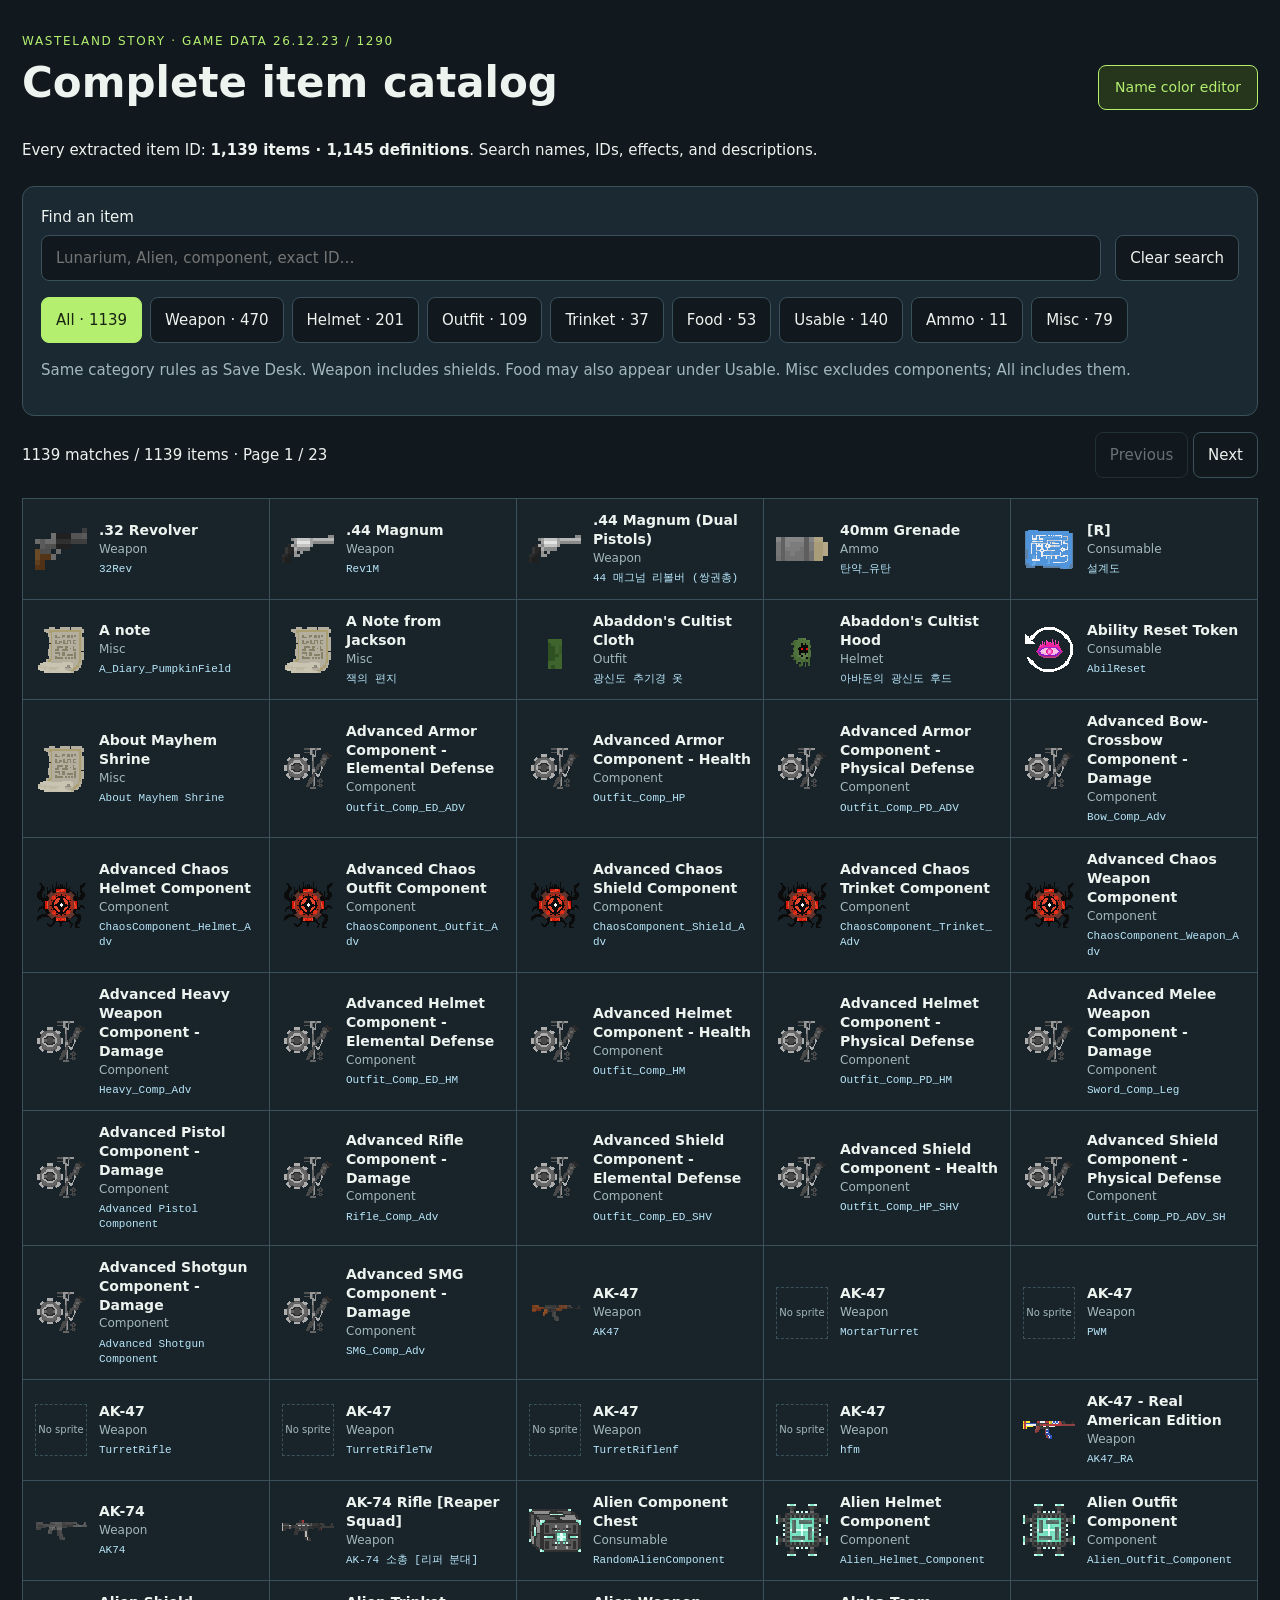
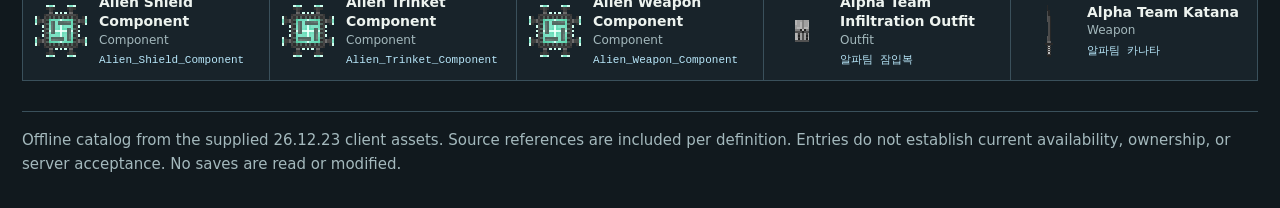
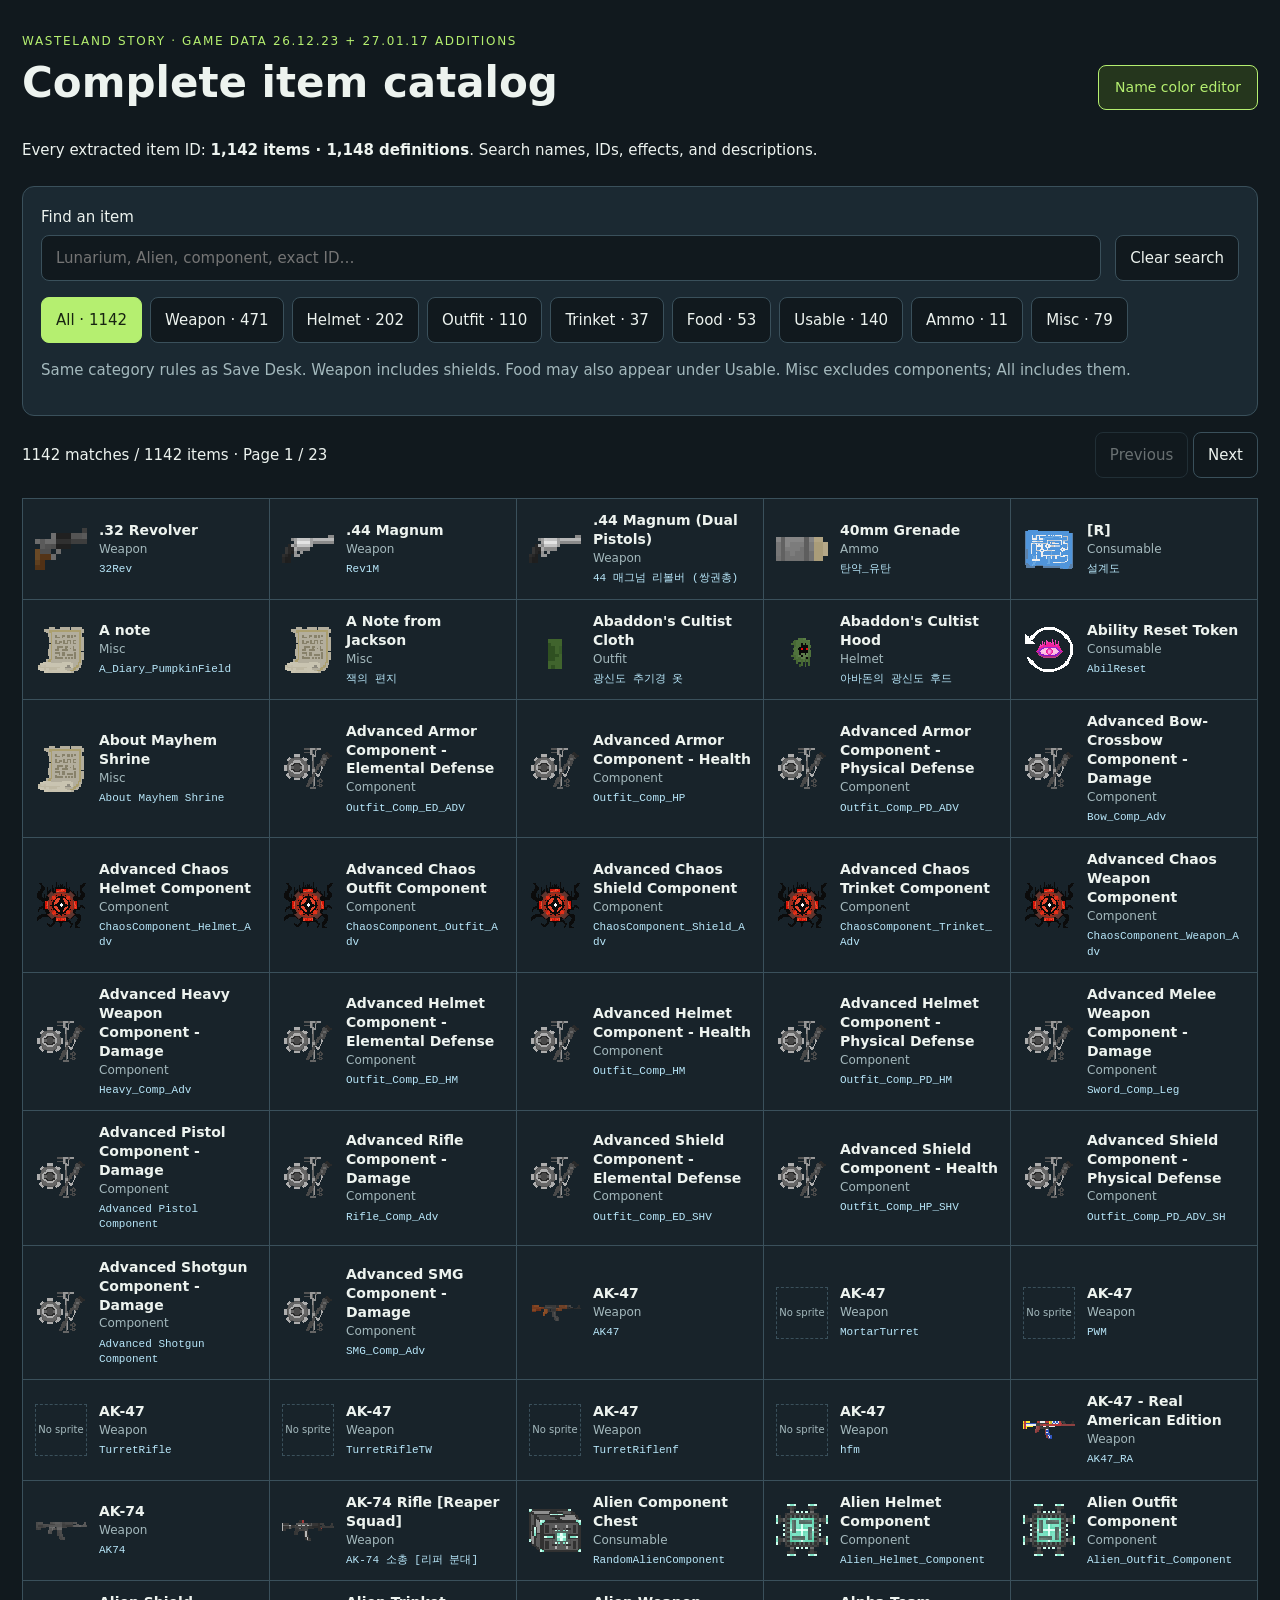
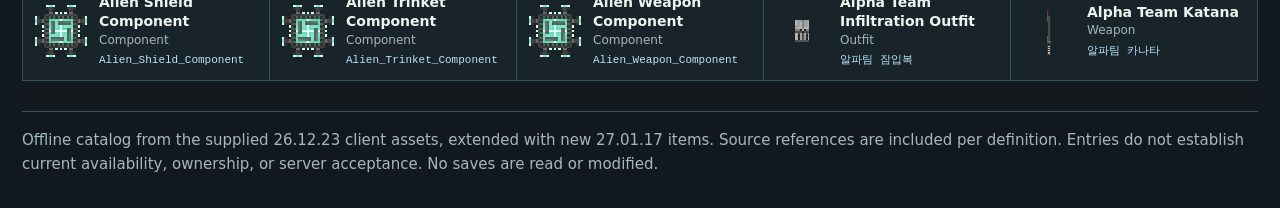
